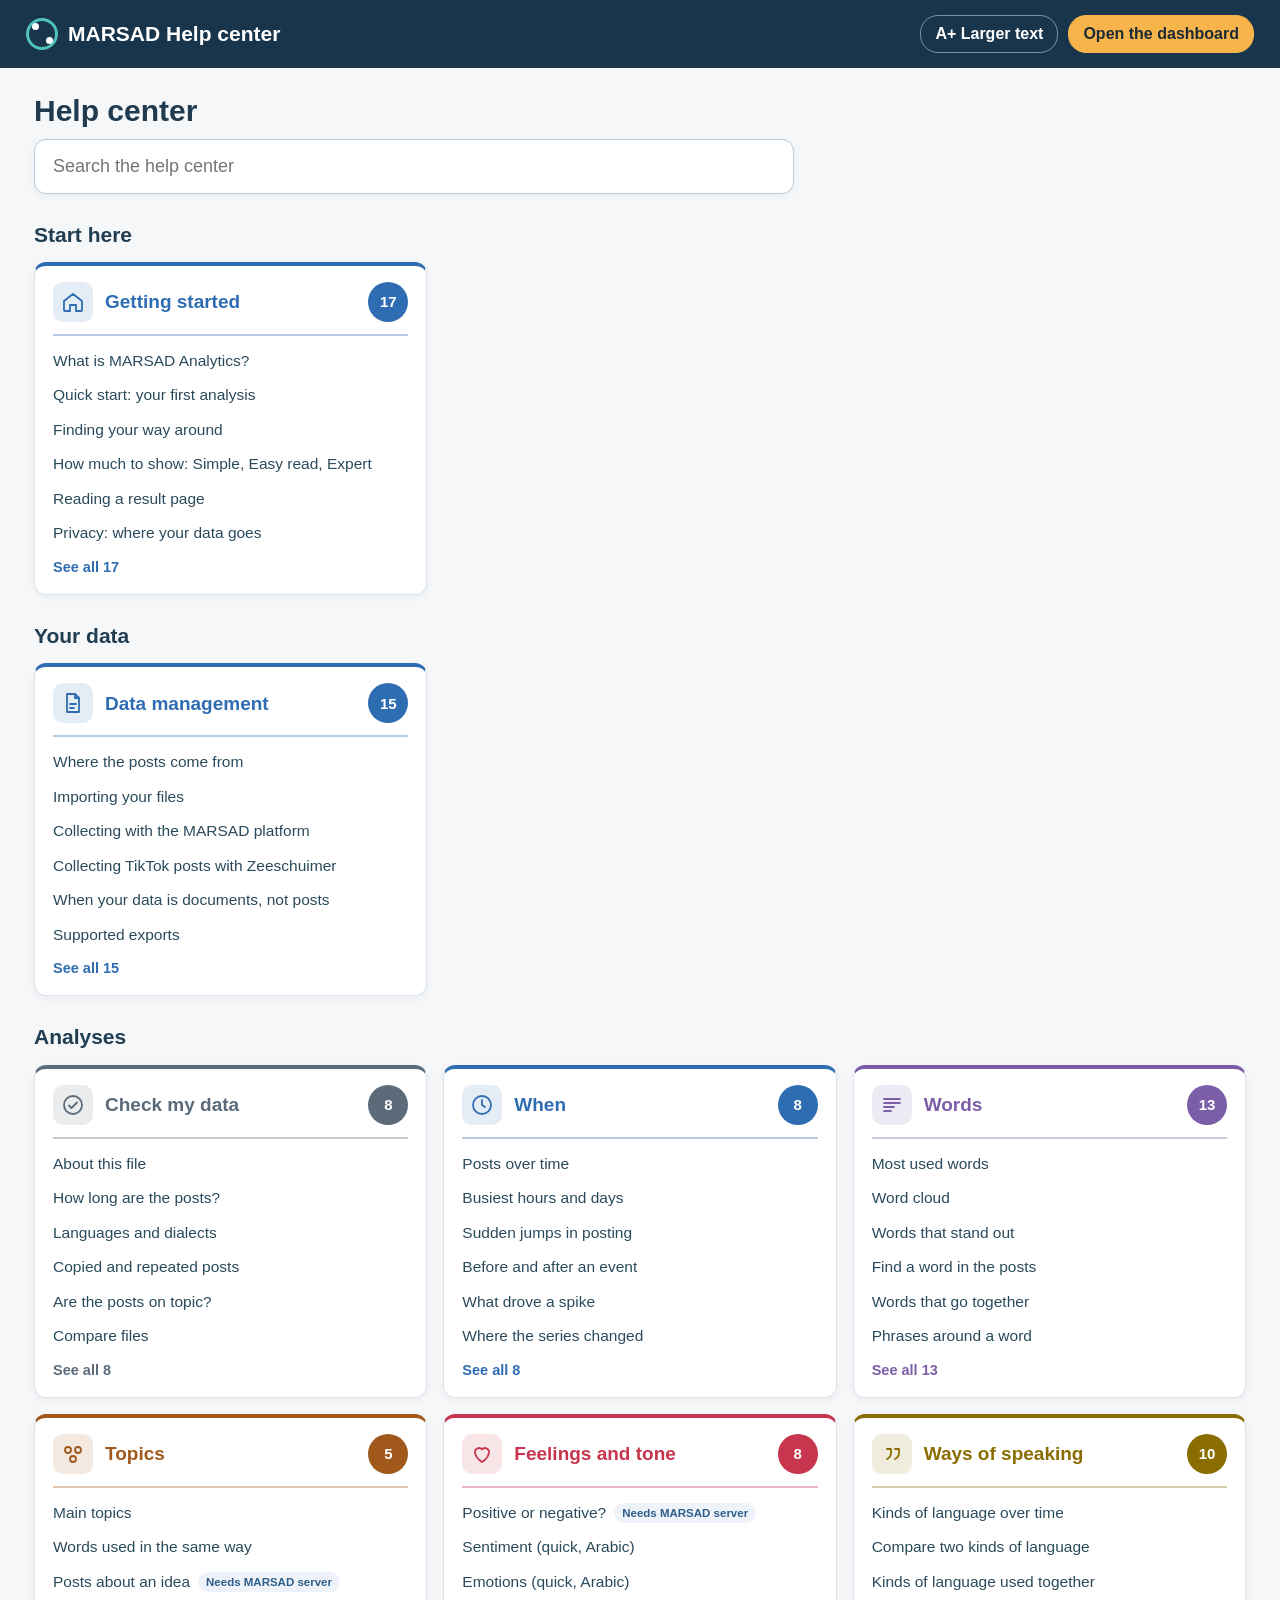
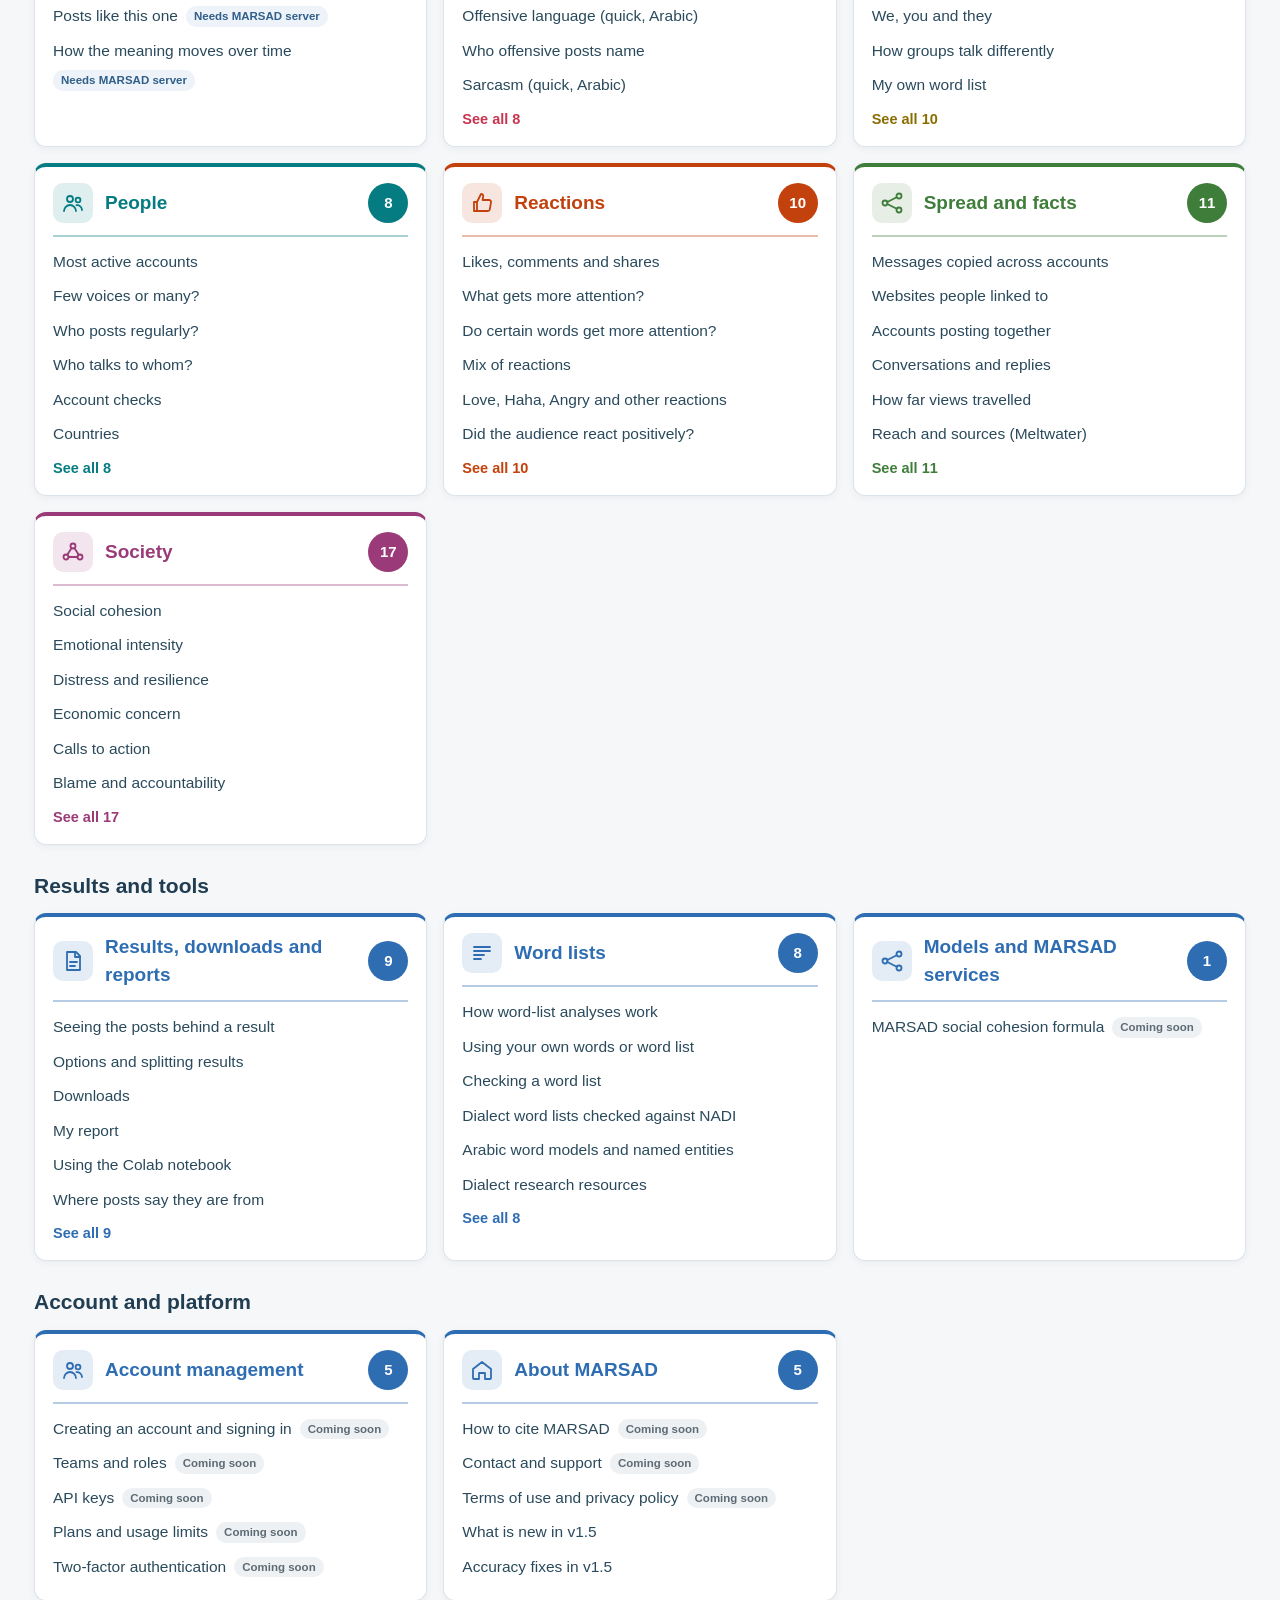
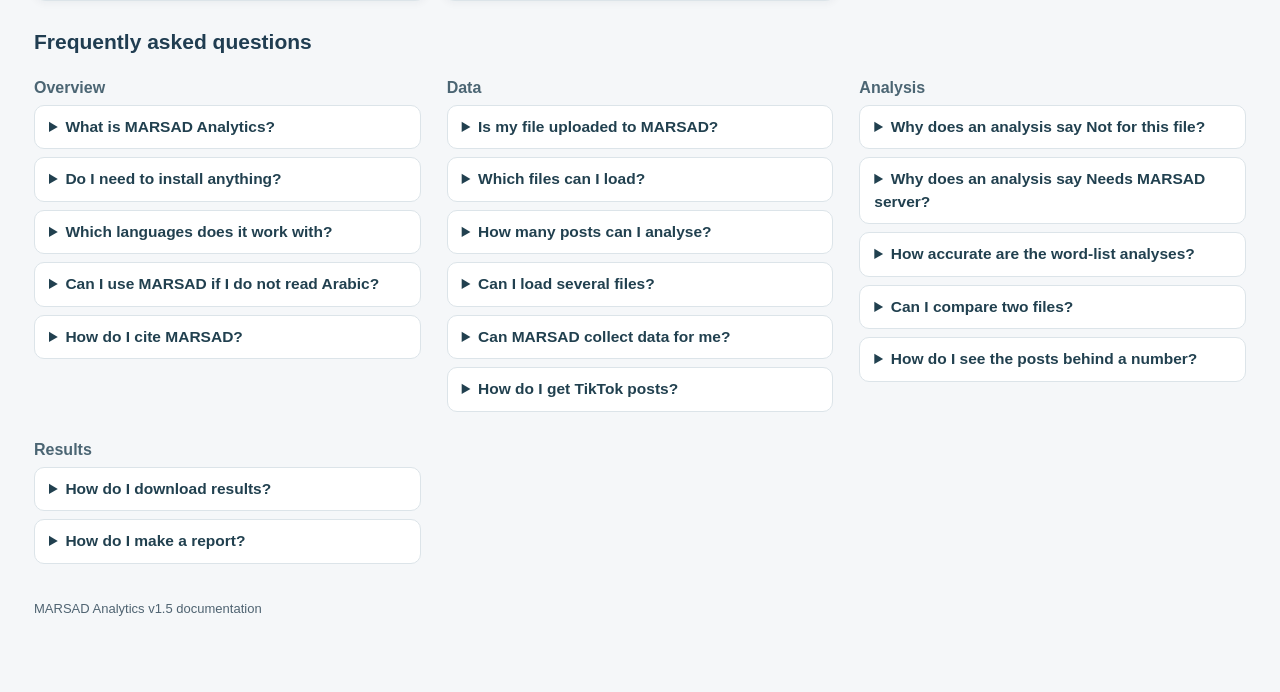
==== docs.html @ cc75f616 "Add files via upload" ====
<!DOCTYPE html>
<html lang="en"><head><meta charset="utf-8"><meta name="viewport" content="width=device-width, initial-scale=1">
<title>MARSAD Analytics: Help center</title>
<style>
*{box-sizing:border-box}html,body{margin:0;font-family:Arial,Helvetica,"Noto Naskh Arabic",sans-serif;color:#243543;background:#f5f7f9;font-size:16px;line-height:1.45}
button{font:inherit;cursor:pointer}a{color:#0b6a70}
button:focus-visible,input:focus-visible,a:focus-visible,summary:focus-visible{outline:3px solid #f19d3d;outline-offset:2px}
.appbar{height:68px;background:#18354c;color:#fff;display:flex;align-items:center;justify-content:space-between;padding:0 26px;gap:16px;position:sticky;top:0;z-index:50}
.brand{font-size:21px;font-weight:800;display:flex;align-items:center;gap:10px;background:none;border:0;color:#fff;padding:0}
.brand-mark{width:32px;height:32px;border:3px solid #4ec3b9;border-radius:50%;position:relative;flex:none}
.brand-mark:before,.brand-mark:after{content:"";position:absolute;width:7px;height:7px;border-radius:50%;background:#fff}
.brand-mark:before{top:2px;left:3px}.brand-mark:after{right:2px;bottom:3px}
.top-right{display:flex;gap:10px;align-items:center}
.topbtn{border:1px solid rgba(255,255,255,.45);background:transparent;color:#fff;border-radius:18px;min-height:38px;padding:5px 14px;font-weight:800;text-decoration:none;display:inline-flex;align-items:center}
.topbtn.app{background:#f6b44b;border-color:#f6b44b;color:#1c2a35}
.topbtn[aria-pressed=true]{background:#fff;color:#18354c}
.content{padding:26px 34px 60px;max-width:1300px;margin:0 auto}
.page-title{font-size:30px;line-height:1.15;color:#203b4f;margin:0 0 10px}
.title-row{display:flex;justify-content:space-between;align-items:flex-start;gap:16px;flex-wrap:wrap;margin-bottom:12px}
.head-actions{display:flex;gap:10px}
.btn{border:1px solid #a7bbc5;background:#fff;border-radius:9px;min-height:44px;padding:9px 16px;font-weight:700;color:#31566a}
.btn:hover{background:#f4f8fa}
.crumbs{display:flex;align-items:center;flex-wrap:wrap;gap:6px;margin:0 0 14px;font-size:16px}
.crumbs .sep{color:#8aa0ab;font-size:20px;line-height:1}
.crumbs .lnk{border:0;background:none;color:#0b6a70;font-weight:700;padding:4px 2px;text-decoration:underline;text-underline-offset:3px}
.crumbs .here{font-weight:800;color:#203b4f}
.backbtn{border:1px solid #c6d6db;background:#fff;color:#0b6a70;border-radius:8px;min-height:38px;padding:6px 14px;font-weight:700;font-size:14.5px;margin-right:10px}
.sec-band{display:flex;align-items:center;gap:14px;padding:14px 18px;border-radius:12px;background:color-mix(in srgb,var(--sec) 9%,#fff);border-left:6px solid var(--sec);margin-bottom:18px}
.sec-band .sec-ico{width:46px;height:46px;border-radius:12px;background:var(--sec);color:#fff;display:grid;place-items:center;flex:none}
.sec-band .sec-ico svg{width:26px;height:26px}.sec-band .page-title{margin:0}.sec-q{color:#4f6673;font-size:15.5px;margin-top:2px}
.sec-tag{display:inline-flex;align-items:center;gap:6px;font-size:13px;font-weight:800;text-transform:uppercase;letter-spacing:.7px;color:var(--sec);margin-bottom:2px}
.sec-tag svg{width:18px;height:18px}
.pager{display:flex;justify-content:space-between;align-items:center;gap:12px;margin-top:22px;padding-top:16px;border-top:1px solid #dce4e9;flex-wrap:wrap;max-width:900px}
.pager .btn{max-width:40%;overflow:hidden;text-overflow:ellipsis;white-space:nowrap}.pager .pos{font-size:14.5px;color:#586a77}
.msg{padding:16px 18px;border-radius:12px;background:#f3f5f7;border:1px solid #dfe5ea}
body.bigtext{font-size:18.5px}body.bigtext .page-title{font-size:34px}body.bigtext .crumbs{font-size:18px}
@media(max-width:700px){.content{padding:16px 12px 40px}.appbar{padding:0 12px}.brand span.t{display:none}}
/* MARSAD Help center (works inside the dashboard and on the standalone docs page) */
.hc-search{margin:6px 0 26px}
.hc-search input{width:100%;max-width:760px;padding:16px 18px;font-size:18px;border:1px solid #b9cbd4;border-radius:12px;background:#fff;box-shadow:0 2px 9px rgba(19,45,62,.05)}
.hc-group{font-size:21px;color:#203d51;margin:26px 0 12px}
.hc-grid{display:grid;grid-template-columns:repeat(auto-fill,minmax(300px,1fr));gap:16px}
.hc-card{background:#fff;border:1px solid #dce4e9;border-radius:12px;box-shadow:0 2px 9px rgba(19,45,62,.05);padding:16px 18px;border-top:4px solid var(--sec,#2f6db3)}
.hc-card-head{display:flex;align-items:center;gap:12px;width:100%;border:0;background:none;padding:0 0 12px;margin-bottom:8px;border-bottom:2px solid color-mix(in srgb,var(--sec,#2f6db3) 35%,#fff);text-align:left}
.hc-ico{width:40px;height:40px;border-radius:10px;background:color-mix(in srgb,var(--sec,#2f6db3) 13%,#fff);color:var(--sec,#2f6db3);display:grid;place-items:center;flex:none}
.hc-ico svg{width:24px;height:24px}
.hc-ct{font-size:19px;font-weight:800;color:var(--sec,#2f6db3);flex:1}
.hc-n{min-width:40px;height:40px;border-radius:50%;background:var(--sec,#2f6db3);color:#fff;font-weight:800;display:grid;place-items:center;font-size:15px}
.hc-card ul{list-style:none;margin:0;padding:0}
.hc-card li{padding:6px 0;display:flex;align-items:center;gap:8px;flex-wrap:wrap}
.hc-link{border:0;background:none;padding:0;color:#2a4a5c;font-size:15.5px;text-align:left}
.hc-link:hover,.hc-more:hover{text-decoration:underline;color:var(--sec,#0b6a70)}
.hc-more{border:0;background:none;padding:6px 0 0;color:var(--sec,#0b6a70);font-weight:700;font-size:14.5px}
.hc-st{font-size:11.5px;font-weight:700;padding:2px 8px;border-radius:10px;white-space:nowrap;vertical-align:2px}
.hc-placeholder{background:#eef1f3;color:#5d6b75}.hc-planned,.hc-service{background:#fff4de;color:#9a5b00}.hc-server{background:#eef3f9;color:#2f5f8a}
.hc-list{display:flex;flex-direction:column;gap:8px}
.hc-row{display:flex;flex-direction:column;gap:3px;text-align:left;border:1px solid #dce4e9;background:#fff;border-radius:10px;padding:12px 16px}
.hc-row:hover{border-color:#a7ceca;background:#fbfefe}
.hc-rt{font-size:16.5px;font-weight:700;color:#21404f}.hc-rs{font-size:14.5px;color:#5f7380}
.hc-count{color:#5f7380;font-size:14.5px}
.hc-banner{padding:12px 16px;border-radius:10px;margin:0 0 16px;font-size:15px;border:1px solid #dfe5ea}
.hc-banner.hc-placeholder{border-color:#dfe5ea}.hc-banner.hc-planned,.hc-banner.hc-service{border-color:#f2dcaf}.hc-banner.hc-server{border-color:#c9d8ef}
.hc-body{background:#fff;border:1px solid #dce4e9;border-radius:12px;padding:22px 26px;font-size:16.5px;line-height:1.6;color:#2b3f4c;max-width:900px}
.hc-body h2{font-size:19px;color:#203d51;margin:22px 0 8px}.hc-body h2:first-child{margin-top:0}
.hc-body h3{font-size:16.5px;margin:16px 0 6px}
.hc-body p{margin:0 0 12px}.hc-body ul,.hc-body ol{margin:0 0 12px;padding-left:24px}.hc-body li{margin:5px 0}
.hc-body a{color:#0b6a70;font-weight:700}
.hc-body code{background:#f1f5f6;padding:1px 5px;border-radius:4px;font-size:.92em}
.hc-body .tw{overflow-x:auto;margin:0 0 14px}
.hc-body table{border-collapse:collapse;width:100%;font-size:15px}
.hc-body th,.hc-body td{border-bottom:1px solid #edf0f2;padding:8px 10px;text-align:left;vertical-align:top}
.hc-body th{background:#f4f7f8;color:#4d6774}
.hc-body .note{background:#f4f8f9;border-left:4px solid #9fb7c0;padding:10px 14px;border-radius:6px;margin:0 0 12px;color:#3f5966}
.hc-faq{display:grid;grid-template-columns:repeat(auto-fill,minmax(340px,1fr));gap:12px 26px}
.hc-faq h3{font-size:16px;color:#4b6573;margin:6px 0}
.hc-faq details{background:#fff;border:1px solid #dce4e9;border-radius:10px;margin:0 0 8px;padding:10px 14px}
.hc-faq summary{cursor:pointer;font-weight:700;color:#21404f;font-size:15.5px}
.hc-faq p{margin:8px 0 2px;color:#3f5966;font-size:15px}
.hc-faq a{color:#0b6a70;font-weight:700}
.hc-foot{color:#4f6371;font-size:13px;margin-top:28px}
body.bigtext .hc-body{font-size:19px}body.bigtext .hc-link,body.bigtext .hc-rs{font-size:17px}body.bigtext .hc-rt{font-size:19px}
</style></head>
<body>
<header class="appbar"><button class="brand" id="home"><span class="brand-mark" aria-hidden="true"></span><span class="t">MARSAD Help center</span></button>
<div class="top-right"><button class="topbtn" id="sizebtn" aria-pressed="false">A+ Larger text</button><a class="topbtn app" id="applink" href="index.html">Open the dashboard</a></div></header>
<main class="content" id="main" tabindex="-1"></main>
<script>/* MARSAD Help center: renders docs.json. Used by the dashboard (index.html) and the standalone docs page (docs.html).
   MarsadHelp.init(data, {nav(route), app(cardId), colors, icon(name)})
   routes: {view: "home"} | {view: "cat", id} | {view: "art", slug} | {view: "search", q}
*/
(function () {
  "use strict";
  const esc = s => String(s ?? "").replace(/[&<>"']/g, c => ({"&": "&amp;", "<": "&lt;", ">": "&gt;", '"': "&quot;", "'": "&#39;"}[c]));
  let D = null, SOURCE = null, O = {}, TEXT = {};
  const isAr = () => document.documentElement.lang === "ar";
  const tx = (en, ar) => isAr() ? ar : en;
  function useLocale() {
    if (!SOURCE) return;
    if (!isAr() || !SOURCE.ar) { D = SOURCE; }
    else {
      const A = SOURCE.ar;
      D = {...SOURCE,
        groups: SOURCE.groups.map(g => ({...g, title: A.groups[g.id] || g.title})),
        categories: SOURCE.categories.map(c => { const x = A.categories[c.id]; return x ? {...c, title:x[0], intro:x[1]} : c; }),
        articles: SOURCE.articles.map(x => {
          const title = (x.card && A.cards[x.card] && A.cards[x.card][0]) || A.articles[x.slug] || x.title;
          const description = x.card && A.details[x.card];
          const arContent = description ? `<div class="hc-ar-summary"><p>${esc(description.what)}</p><h3>كيف يُحسب التحليل؟</h3><p>${esc(description.how)}</p><h3>تنبيه مهم</h3><p>${esc(description.note)}</p></div>` : '';
          const original = `<details class="hc-en-details"><summary>عرض الدليل التقني الأصلي بالإنجليزية</summary><div lang="en" dir="ltr">${x.html}</div></details>`;
          return {...x,title,summary: description ? description.what : (A.articles[x.slug] || x.summary),
            html: arContent + (description ? original : `<p class="hc-ar-note">تتوفر التفاصيل التقنية لهذه الصفحة بالإنجليزية حاليًا.</p>${original}`)};
        }),
        faq: SOURCE.faq.map(f=>({...f,group:A.faq_groups[f.group] || f.group,q:A.faq[f.q] || f.q,a:esc(A.faq_answers[f.q] || f.a)})),
        status_labels:{...SOURCE.status_labels,...A.status}};
    }
    TEXT = {};
    for(const x of D.articles) TEXT[x.slug] = (x.title + " " + (x.summary || "") + " " + x.html.replace(/<[^>]+>/g, " ")).toLowerCase();
  }
  const SECOF = {"an-data": "data", "an-time": "time", "an-words": "words", "an-topics": "topics", "an-feelings": "feelings",
    "an-framing": "framing", "an-people": "people", "an-reactions": "reactions", "an-spread": "spread", "an-society": "society"};
  const color = cat => (O.colors || {})[SECOF[cat]] || "#2f6db3";
  const icon = n => (O.icon ? O.icon(n) : "");
  const cat = id => D.categories.find(c => c.id === id);
  const arts = id => D.articles.filter(a => a.cat === id);
  const art = slug => D.articles.find(a => a.slug === slug);
  const chip = st => st === "ready" ? "" : `<span class="hc-st hc-${st}">${esc(D.status_labels[st] || st)}</span>`;
  const crumbs = parts => `<nav class="crumbs" aria-label="You are here">${parts.length > 1 ? `<button class="backbtn" data-hgo="${parts[parts.length - 2][1]}">‹ Back to ${esc(parts[parts.length - 2][0])}</button>` : ""}${parts.map(([l, k], i) => i === parts.length - 1 ? `<span class="here" aria-current="page">${esc(l)}</span>` : `<button class="lnk" data-hgo="${k}">${esc(l)}</button><span class="sep" aria-hidden="true">›</span>`).join("")}</nav>`;
  const searchBox = (q = "") => `<div class="hc-search"><input type="search" id="hcq" placeholder="${tx("Search the help center","ابحث في مركز المساعدة")}" aria-label="${tx("Search the help center","ابحث في مركز المساعدة")}" value="${esc(q)}"></div>`;

  function home() {
    const groups = D.groups.map(g => {
      const cs = D.categories.filter(c => c.group === g.id);
      return `<h2 class="hc-group">${esc(g.title)}</h2><div class="hc-grid">${cs.map(c => {
        const list = arts(c.id), show = list.slice(0, 6);
        return `<section class="hc-card" style="--sec:${color(c.id)}"><button class="hc-card-head" data-hgo="cat:${c.id}"><span class="hc-ico">${icon(c.icon)}</span><span class="hc-ct">${esc(c.title)}</span><span class="hc-n" aria-label="${c.count} pages">${c.count}</span></button>
          <ul>${show.map(a => `<li><button class="hc-link" data-hgo="art:${a.slug}">${esc(a.title)}</button>${chip(a.status)}</li>`).join("")}</ul>
          ${list.length > show.length ? `<button class="hc-more" data-hgo="cat:${c.id}">${tx("See all", "عرض الكل")} ${list.length}</button>` : ""}</section>`;
      }).join("")}</div>`;
    }).join("");
    const fg = [...new Set(D.faq.map(f => f.group))];
    const faq = `<h2 class="hc-group" id="hc-faq">${tx("Frequently asked questions", "الأسئلة الشائعة")}</h2><div class="hc-faq">${fg.map(g => `<div><h3>${esc(g)}</h3>${D.faq.filter(f => f.group === g).map(f => `<details><summary>${esc(f.q)}</summary><p>${f.a}</p></details>`).join("")}</div>`).join("")}</div>`;
    return `<h1 class="page-title">${tx("Help center", "مركز المساعدة")}</h1>${searchBox()}${groups}${faq}<p class="hc-foot">${tx(`MARSAD Analytics v${esc(D.version)} documentation`, `دليل MARSAD Analytics الإصدار ${esc(D.version)}`)}</p>`;
  }

  function category(id) {
    const c = cat(id); if (!c) return home();
    return `${crumbs([[tx("Help center", "مركز المساعدة"), "home"], [c.title, "cat:" + id]])}
      <div class="sec-band" style="--sec:${color(id)}"><span class="sec-ico">${icon(c.icon)}</span><div><h1 class="page-title">${esc(c.title)}</h1>${c.intro ? `<div class="sec-q">${esc(c.intro)}</div>` : ""}</div></div>
      <div class="hc-list">${arts(id).map(a => `<button class="hc-row" data-hgo="art:${a.slug}"><span class="hc-rt">${esc(a.title)} ${chip(a.status)}</span><span class="hc-rs">${esc(a.summary || "")}</span></button>`).join("")}</div>`;
  }

  function article(slug) {
    const a = art(slug); if (!a) return home();
    const c = cat(a.cat), list = arts(a.cat), i = list.findIndex(x => x.slug === slug), prev = list[i - 1], next = list[i + 1];
    return `${crumbs([[tx("Help center", "مركز المساعدة"), "home"], [c.title, "cat:" + c.id], [a.title, "art:" + slug]])}
      <div class="sec-tag" style="--sec:${color(c.id)}">${icon(c.icon)}${esc(c.title)}</div>
      <div class="title-row"><h1 class="page-title">${esc(a.title)}</h1><div class="head-actions">${a.card && a.status !== "planned" ? `<button class="btn" data-app="${esc(a.card)}">${tx("Open in the dashboard","فتح في لوحة التحليلات")}</button>` : ""}</div></div>
      ${a.status !== "ready" ? `<div class="hc-banner hc-${a.status}">${esc(D.status_labels[a.status])}${a.status === "placeholder" ? ": this part of MARSAD is not built yet." : a.status === "server" ? ": runs in the Colab notebook or on the MARSAD server, or on files that already have the labels." : a.status === "service" ? ": runs when the MARSAD service is connected, or on files that already have the labels." : ": shown in the dashboard as a placeholder."}</div>` : ""}
      <article class="hc-body">${a.html}</article>
      <nav class="pager" aria-label="Other pages in ${esc(c.title)}">${prev ? `<button class="btn" data-hgo="art:${prev.slug}">‹ ${esc(prev.title)}</button>` : `<button class="btn" data-hgo="cat:${c.id}">‹ ${esc(c.title)}</button>`}<span class="pos">${i + 1} of ${list.length} in ${esc(c.title)}</span>${next ? `<button class="btn" data-hgo="art:${next.slug}">${esc(next.title)} ›</button>` : `<button class="btn" data-hgo="home">${tx("Help center", "مركز المساعدة")} ›</button>`}</nav>`;
  }

  function search(q) {
    const t = q.trim().toLowerCase();
    if (!t) return home();
    const words = t.split(/\s+/);
    const hits = D.articles.map(a => {
      const title = a.title.toLowerCase(), body = TEXT[a.slug];
      let score = 0;
      for (const w of words) { if (title.includes(w)) score += 5; if ((a.summary || "").toLowerCase().includes(w)) score += 2; if (body.includes(w)) score += 1; else if (!title.includes(w)) return null; }
      return {a, score};
    }).filter(Boolean).sort((x, y) => y.score - x.score).slice(0, 40);
    const fq = D.faq.filter(f => words.every(w => (f.q + " " + f.a).toLowerCase().includes(w)));
    return `${crumbs([[tx("Help center", "مركز المساعدة"), "home"], [tx("Search", "بحث"), "home"]])}<h1 class="page-title">${tx("Search", "بحث")}</h1>${searchBox(q)}
      <p class="hc-count">${hits.length} page${hits.length === 1 ? "" : "s"}${fq.length ? ` and ${fq.length} question${fq.length === 1 ? "" : "s"}` : ""}</p>
      <div class="hc-list">${hits.map(({a}) => `<button class="hc-row" data-hgo="art:${a.slug}"><span class="hc-rt">${esc(a.title)} ${chip(a.status)}</span><span class="hc-rs">${esc(cat(a.cat).title)} · ${esc(a.summary || "")}</span></button>`).join("")}</div>
      ${fq.length ? `<div class="hc-faq"><div>${fq.map(f => `<details open><summary>${esc(f.q)}</summary><p>${f.a}</p></details>`).join("")}</div></div>` : ""}`;
  }

  function render(route) {
    if (!SOURCE) return `<div class="msg grey">${tx("Loading the help center…","جارٍ تحميل مركز المساعدة…")}</div>`;
    useLocale();
    if (route.view === "cat") return category(route.id);
    if (route.view === "art") return article(route.slug);
    if (route.view === "search") return search(route.q || "");
    return home();
  }

  function bind(root) {
    root.querySelectorAll("[data-hgo]").forEach(b => b.addEventListener("click", e => {
      e.preventDefault(); e.stopPropagation();
      const k = b.dataset.hgo;
      O.nav(k === "home" ? {view: "home"} : k.startsWith("cat:") ? {view: "cat", id: k.slice(4)} : {view: "art", slug: k.slice(4)});
    }));
    root.querySelectorAll("[data-doc]").forEach(b => b.addEventListener("click", e => { e.preventDefault(); e.stopPropagation(); O.nav({view: "art", slug: b.dataset.doc}); }));
    root.querySelectorAll("[data-app]").forEach(b => b.addEventListener("click", e => { e.preventDefault(); e.stopPropagation(); O.app(b.dataset.app); }));
    const q = root.querySelector("#hcq");
    if (q) {
      let t = null;
      q.addEventListener("input", () => { clearTimeout(t); t = setTimeout(() => O.nav({view: "search", q: q.value}, true), 250); });
      if (q.value) { q.focus(); q.setSelectionRange(q.value.length, q.value.length); }
    }
  }

  function routeFromHash(h) {          // "help", "help/c/<id>", "help/a/<slug>", "help/s/<query>"
    const p = h.replace(/^#?/, "").split("/");
    if (p[1] === "c") return {view: "cat", id: p[2]};
    if (p[1] === "a") return {view: "art", slug: p[2]};
    if (p[1] === "s") return {view: "search", q: decodeURIComponent(p.slice(2).join("/"))};
    return {view: "home"};
  }
  function hashFor(r) {
    return "help" + (r.view === "cat" ? "/c/" + r.id : r.view === "art" ? "/a/" + r.slug : r.view === "search" ? "/s/" + encodeURIComponent(r.q || "") : "");
  }

  window.MarsadHelp = {
    init(data, opts) { SOURCE = data; O = opts || {}; useLocale(); },
    ready: () => !!D, render, bind, routeFromHash, hashFor,
    slugForCard: id => D && D.articles.some(a => a.card === id) ? id.toLowerCase() : null,
  };
})();
</script>
<script>
"use strict";
const DATA = {"version": "1.5", "groups": [{"id": "start", "title": "Start here"}, {"id": "data", "title": "Your data"}, {"id": "analyses", "title": "Analyses"}, {"id": "tools", "title": "Results and tools"}, {"id": "account", "title": "Account and platform"}], "categories": [{"id": "getting-started", "group": "start", "title": "Getting started", "icon": "home", "intro": "What the tool does and how to run your first analysis.", "count": 17, "ready": 17}, {"id": "data-management", "group": "data", "title": "Data management", "icon": "file", "intro": "Loading, cleaning, combining and comparing files.", "count": 15, "ready": 13}, {"id": "an-data", "group": "analyses", "title": "Check my data", "icon": "check", "intro": "Is my file complete and clean?", "count": 8, "ready": 8}, {"id": "an-time", "group": "analyses", "title": "When", "icon": "clock", "intro": "When did people post?", "count": 8, "ready": 8}, {"id": "an-words", "group": "analyses", "title": "Words", "icon": "text", "intro": "What words did people use?", "count": 13, "ready": 12}, {"id": "an-topics", "group": "analyses", "title": "Topics", "icon": "topics", "intro": "What were people talking about?", "count": 5, "ready": 2}, {"id": "an-feelings", "group": "analyses", "title": "Feelings and tone", "icon": "heart", "intro": "How did people feel, and how did they talk?", "count": 8, "ready": 7}, {"id": "an-framing", "group": "analyses", "title": "Ways of speaking", "icon": "quote", "intro": "How was the message framed?", "count": 10, "ready": 10}, {"id": "an-people", "group": "analyses", "title": "People", "icon": "people", "intro": "Who was posting, and who talks to whom?", "count": 8, "ready": 8}, {"id": "an-reactions", "group": "analyses", "title": "Reactions", "icon": "react", "intro": "How did people respond?", "count": 10, "ready": 10}, {"id": "an-spread", "group": "analyses", "title": "Spread and facts", "icon": "spread", "intro": "How did messages spread, and are they true?", "count": 11, "ready": 10}, {"id": "an-society", "group": "analyses", "title": "Society", "icon": "society", "intro": "What does it say about society?", "count": 17, "ready": 17}, {"id": "results", "group": "tools", "title": "Results, downloads and reports", "icon": "report", "intro": "Reading results, seeing the posts behind them, downloads and reports.", "count": 9, "ready": 9}, {"id": "word-lists", "group": "tools", "title": "Word lists", "icon": "text", "intro": "How word-list analyses work, and how to check or add a list.", "count": 8, "ready": 8}, {"id": "models", "group": "tools", "title": "Models and MARSAD services", "icon": "spread", "intro": "Analyses that use language models or MARSAD services.", "count": 1, "ready": 0}, {"id": "account", "group": "account", "title": "Account management", "icon": "people", "intro": "Signing in, teams, API keys and plans.", "count": 5, "ready": 0}, {"id": "about", "group": "account", "title": "About MARSAD", "icon": "home", "intro": "Citing MARSAD, contact, terms and what changed.", "count": 5, "ready": 2}], "articles": [{"cat": "getting-started", "slug": "what-is-marsad-analytics", "title": "What is MARSAD Analytics?", "status": "ready", "summary": "What the tool does, what it reads, and where it runs.", "html": "<p>MARSAD Analytics turns a file of social media posts into charts, tables and short findings. It is part of the MARSAD Observatory for Arabic social media analysis and works with Arabic, English and many other languages.<\/p>\n<p>You load an export (CrowdTangle, Meltwater, Meta Content Library, X, Reddit through Communalytic, or any table with a text column). The tool checks what the file contains and shows which analyses can run on it. There are 82 analyses in ten sections: Check my data, When, Words, Topics, Feelings and tone, Ways of speaking, People, Reactions, Spread and facts, and Society.<\/p>\n<p>Three ways to use it:<\/p>\n<div class='tw'><table><thead><tr><th>Where<\/th><th>For<\/th><th>Limits<\/th><\/tr><\/thead><tbody><tr><td>Web dashboard<\/td><td>Most users. Nothing to install.<\/td><td>About 50,000 posts per session; language models do not run in the browser<\/td><\/tr><tr><td>Colab notebook<\/td><td>Larger files and the language models (sentiment, emotion, toxicity, dialect)<\/td><td>Needs a Google account<\/td><\/tr><tr><td>MARSAD server<\/td><td>Searching the MARSAD corpus<\/td><td>In the MARSAD platform, not here: see <a href=\"#\" data-doc=\"where-posts-come-from\">Where the posts come from<\/a><\/td><\/tr><\/tbody><\/table><\/div>\n<p>All three run the same code, so the same file gives the same numbers everywhere.<\/p>"}, {"cat": "getting-started", "slug": "quick-start", "title": "Quick start: your first analysis", "status": "ready", "summary": "Load a file and read your first result in seven steps.", "html": "<ol><li>Open the dashboard and wait until the status at the top right shows <b>Ready<\/b>. The first visit takes up to a minute.<\/li><li>Drop your file on the box, or click it to choose a file. To try the tool first, click one of the <b>Practice files<\/b>: CrowdTangle, Meltwater, Reddit and Meta are mostly Arabic with some English, and <b>English (X)<\/b> is English only, for trying the tool without Arabic.<\/li><li>Click <b>Analyse<\/b>.<\/li><li>The <b>Overview<\/b> shows the number of posts and accounts, the main language, the dates, posts over time, the most used words and how concentrated the voices are.<\/li><li>Pick a section from the menu on the left, for example <b>Society<\/b>. Each tile is one analysis. <b>Ready<\/b> means it can run on your file.<\/li><li>Click a tile. The result shows key numbers, a chart and a table. Click any bar or point to read the posts behind it.<\/li><li>Click <b>+ Report<\/b> to keep a result, then open <b>My report<\/b> to download all kept results as one page.<\/li><\/ol>\n<p>Hover the small <b>i<\/b> next to any title, number or column for an explanation in plain words.<\/p>"}, {"cat": "getting-started", "slug": "finding-your-way", "title": "Finding your way around", "status": "ready", "summary": "Menu, colours, the You are here trail, Previous and Next, appearance.", "html": "<ul><li><b>Menu.<\/b> The left menu lists the ten sections. The number beside each (for example 6/8) is how many of its<\/li><\/ul>\n<p>analyses can run on your file. On a phone the menu becomes a row of buttons at the top.<\/p>\n<ul><li><b>Colours.<\/b> Each section has its own colour. The same colour marks its menu icon, its tiles, its page header and<\/li><\/ul>\n<p>the label above each analysis title, so you always know which section you are in.<\/p>\n<ul><li><b>You are here.<\/b> At the top of every page a trail such as Overview › Society › Moral values shows where you are.<\/li><\/ul>\n<p>Click any part of the trail, or the <b>Back<\/b> button, to go up.<\/p>\n<ul><li><b>Previous and Next.<\/b> At the bottom of each analysis, buttons take you to the previous or next analysis in the<\/li><\/ul>\n<p>same section, with your position (for example 9 of 17).<\/p>\n<ul><li><b>All analyses.<\/b> Lists every analysis with a search box.<\/li><li><b>Help.<\/b> The i marks open short help. This Help center has the full guide for every analysis.<\/li><li><b>Appearance.<\/b> The <b>Appearance<\/b> button in the top bar holds how much is on show, text size and contrast.<\/li><\/ul>\n<p>The page remembers all three.<\/p>\n<ul><li><b>Your file.<\/b> The amber button at the top shows the file you are working on. Click it to add or change files.<\/li><\/ul>"}, {"cat": "getting-started", "slug": "how-much-to-show", "title": "How much to show: Simple, Easy read, Expert", "status": "ready", "summary": "Three ways to show the tool, what Simple leaves out, and why no number changes when you switch.", "html": "<p>The <b>Appearance<\/b> button in the top bar sets how much of MARSAD is on screen. It changes what you see and nothing else. No count, percentage, denominator, confidence interval or caveat differs between the three. An analysis you have already run is not run again when you switch.<\/p>\n<div class='tw'><table><thead><tr><th>Mode<\/th><th>What you get<\/th><\/tr><\/thead><tbody><tr><td>Simple<\/td><td>A starting selection of analyses, the ones most files need first. Each with its plain explanation.<\/td><\/tr><tr><td>Easy read<\/td><td>The same selection, with larger text, more space between things, and controls big enough to hit.<\/td><\/tr><tr><td>Expert<\/td><td>Every analysis your file supports.<\/td><\/tr><\/tbody><\/table><\/div>\n<p><b>Simple shows a selection, and says so.<\/b> Under each section it tells you how many analyses it is showing and how many more run on your file, with <b>More analyses<\/b> to show the rest. Choosing a few analyses to put first is an editorial judgement, not a statistical one, so the tool states it rather than leaving you to notice. The selection is the same set the drafted report falls back to when your report is empty, so the dashboard and the report tell one story.<\/p>\n<p>If a section has none of the selected analyses, Simple shows that section in full instead of showing you an empty page.<\/p>\n<p><b>Easy read is a presentation choice, not a label about you.<\/b> It is there for anyone who wants bigger text and more room, for any reason.<\/p>\n<p><b>Text size and contrast are separate.<\/b> Both work in every mode and are remembered on their own, so you can have Expert with large text and high contrast. <b>Reset appearance<\/b> puts all three back.<\/p>\n<p><b>This is not the same as the Show all switch.<\/b> That one answers a different question: whether to list the analyses that cannot run on your file. The two work independently.<\/p>"}, {"cat": "getting-started", "slug": "reading-a-result", "title": "Reading a result page", "status": "ready", "summary": "Key numbers, chart and table, notes, options, downloads.", "html": "<p>Every analysis page has the same parts, from top to bottom:<\/p>\n<div class='tw'><table><thead><tr><th>Part<\/th><th>What it is<\/th><\/tr><\/thead><tbody><tr><td>Section label and title<\/td><td>The section colour and name, then the analysis name. The i beside the title opens its full explanation<\/td><\/tr><tr><td>Key numbers<\/td><td>Up to six numbers. Hover the i on each for what it means<\/td><\/tr><tr><td>Chart / Table<\/td><td>Switch between the chart and the tables. Some analyses have extra charts, shown as more buttons<\/td><\/tr><tr><td>Notes<\/td><td>Limits of this result for this file, for example a small sample or a word list that is not validated<\/td><\/tr><tr><td>Options<\/td><td>Change the settings of the analysis, for example split the results by time or by account<\/td><\/tr><tr><td>Download<\/td><td>Excel, CSV, the chart as PNG or SVG, and for networks a file for Gephi<\/td><\/tr><tr><td>+ Report<\/td><td>Keeps the result for <a href=\"#\" data-doc=\"my-report\">My report<\/a><\/td><\/tr><\/tbody><\/table><\/div>\n<p>Click a bar, point, word or table row to see <a href=\"#\" data-doc=\"posts-behind-results\">the posts behind it<\/a>.<\/p>"}, {"cat": "getting-started", "slug": "privacy", "title": "Privacy: where your data goes", "status": "ready", "summary": "Files stay in your browser; check provider terms and ethics approval.", "html": "<p>In the web dashboard your file is read and analysed <b>inside your browser<\/b>. It is not uploaded to MARSAD or to any other server. When you close the page, the data is gone.<\/p>\n<ul><li>Downloads and reports are saved to your own computer.<\/li><li>The page loads nothing from the internet: no fonts, no analytics, no trackers. Everything it needs is served with it,<\/li><\/ul>\n<p>so it also works with the network switched off, and no outside company learns that you opened it.<\/p>\n<ul><li>Two things reach the internet only if you ask for them: the Ask MARSAD chat, which sends your question and the<\/li><\/ul>\n<p>numbers of the results you have run (never the posts) to Claude when the page runs inside claude.ai, and a model or API that you connect yourself for the analyses that need one.<\/p>\n<ul><li>The Colab notebook runs in your Google account, under Google's terms.<\/li><li>Before analysing data from Meta Content Library, Meltwater or other providers, check their terms of use and your<\/li><\/ul>\n<p>institution's ethics approval.<\/p>\n<ul><li>Results about stress, wellbeing or health talk are for groups and periods, never judgments about one person.<\/li><\/ul>"}, {"cat": "data-management", "slug": "where-posts-come-from", "title": "Where the posts come from", "status": "ready", "summary": "Collection happens in the MARSAD platform; Analytics reads the files it produces.", "html": "<p>MARSAD Analytics reads files. This page never connects to a platform itself and holds none of your keys or logins: collection happens elsewhere and Analytics reads what it produces. The MARSAD platform's own data collection section gathers public posts into the MARSAD corpus; for the platforms that give researchers no usable export, a browser extension can record what you see as you browse.<\/p>\n<div class='tw'><table><thead><tr><th>You have<\/th><th>What to do<\/th><\/tr><\/thead><tbody><tr><td>A MARSAD collection<\/td><td>Download the finished collection and load the file<\/td><\/tr><tr><td>A research tool (Meltwater, CrowdTangle archive, Meta Content Library, Communalytic, a platform export)<\/td><td>Export a CSV or Excel file and load it: see <a href=\"#\" data-doc=\"supported-exports\">Supported exports<\/a><\/td><\/tr><tr><td>Nothing yet, and the source has an API<\/td><td>Collect it in the MARSAD platform and load the dataset: see <a href=\"#\" data-doc=\"platform-collectors\">Collecting with the MARSAD platform<\/a><\/td><\/tr><tr><td>Nothing yet, and the platform has no usable API (TikTok and others)<\/td><td>Record what you browse with Zeeschuimer, then load its file: see <a href=\"#\" data-doc=\"collecting-with-zeeschuimer\">Collecting TikTok posts with Zeeschuimer<\/a><\/td><\/tr><tr><td>Your own table<\/td><td>Any CSV, Excel or JSON with a text column works: see <a href=\"#\" data-doc=\"importing-files\">Importing your files<\/a><\/td><\/tr><\/tbody><\/table><\/div>\n<p>Keeping collection outside this page keeps your keys and logins out of it: anything typed into a web page can be read by scripts running on it. This is why MARSAD does not offer an API-key form here.<\/p>"}, {"cat": "getting-started", "slug": "languages", "title": "Which languages each analysis works in", "status": "ready", "summary": "Counts, time, accounts and networks work in any language; word lists are Arabic and English; each analysis carries a label.", "html": "<p>Most of MARSAD Analytics does not care what language your posts are in. Counts, dates, accounts, engagement, replies, links, hashtags, duplicate text and coordination all work on any language, because they count structure rather than meaning. The analyses that read meaning are the ones with a language limit, and those limits are real: an Arabic word list finds nothing in English, and a model trained on Arabic should not be pointed at English text.<\/p>\n<p>Every analysis carries a label on its tile, and the full statement sits under <b>Method<\/b> on its own page. The five labels mean:<\/p>\n<div class='tw'><table><thead><tr><th>Label<\/th><th>Analyses<\/th><th>Which ones<\/th><\/tr><\/thead><tbody><tr><td>Any language<\/td><td>44<\/td><td>DATA-1, DATA-3, DATA-6, DATA-7, DATA-8, PAPER-1, PAPER-2, PAPER-3, REACT-1, REACT-2, REACT-4, REACT-5, REACT-6, REACT-7, REACT-8, REACT-9, REACT-10, SOCIETY-2, SPREAD-2, SPREAD-3, SPREAD-4, SPREAD-5, SPREAD-6, SPREAD-10, SPREAD-11, SPREAD-12, SPREAD-13, TIME-1, TIME-2, TIME-3, TIME-4, TIME-6, TIME-7, TIME-8, WHO-1, WHO-2, WHO-3, WHO-4, WHO-5, WHO-6, WHO-7, WHO-8, WHO-10, WORDS-9<\/td><\/tr><tr><td>Any language written with spaces between words (not Chinese, Japanese or Thai)<\/td><td>16<\/td><td>DATA-2, DATA-4, DATA-5, FRAME-6, SPREAD-1, TIME-5, TOPIC-1, TOPIC-2, WORDS-1, WORDS-2, WORDS-3, WORDS-4, WORDS-5, WORDS-6, WORDS-7, WORDS-8<\/td><\/tr><tr><td>Arabic and English (MARSAD lexicons); other languages need your own word list (FRAME-6)<\/td><td>26<\/td><td>FRAME-1, FRAME-2, FRAME-3, FRAME-4, FRAME-5, FRAME-19, FRAME-20, REACT-3, SOCIETY-1, SOCIETY-3, SOCIETY-4, SOCIETY-5, SOCIETY-6, SOCIETY-7, SOCIETY-8, SOCIETY-9, SOCIETY-10, SOCIETY-11, SOCIETY-12, SOCIETY-13, SOCIETY-14, SOCIETY-15, SOCIETY-16, SOCIETY-17, WHO-9, WORDS-12<\/td><\/tr><tr><td>Languages of the model (listed on the card)<\/td><td>15<\/td><td>FRAME-7, FRAME-8, FRAME-9, FRAME-10, FRAME-11, FRAME-12, FRAME-13, FRAME-14, SPREAD-7, SPREAD-8, SPREAD-9, SPREAD-14, TOPIC-3, TOPIC-4, TOPIC-5<\/td><\/tr><tr><td>Arabic only<\/td><td>12<\/td><td>DIALECT-1, DIALECT-2, DIALECT-3, FRAME-15, FRAME-16, FRAME-17, FRAME-18, FRAME-21, FRAME-22, WORDS-10, WORDS-11, WORDS-13<\/td><\/tr><\/tbody><\/table><\/div>\n<h2>What the labels mean<\/h2>\n<p><b>Any language.<\/b> Nothing in the analysis depends on the words themselves. Safe on any file.<\/p>\n<p><b>Any language written with spaces between words.<\/b> Words are split on spaces and punctuation. Fine for English, Arabic, French, Indonesian and most others. Not meaningful for Chinese, Japanese or Thai, which are written without spaces; MARSAD says so on the result when it sees much of that text in your file.<\/p>\n<p><b>Arabic and English word lists.<\/b> The MARSAD word lists were built for Arabic, with a thinner English list beside them. On an English-only file these analyses still run, but only the English list is doing anything, and MARSAD says so on the result. For another language, build your own list with <b>Your own word list (FRAME-6)<\/b>, which works in any language.<\/p>\n<p><b>Languages of the model.<\/b> The analysis sends your posts to a classifier. Which languages it handles is the model's property, not MARSAD's, and the card names the model. Connect an English or multilingual model and these analyses work in that language.<\/p>\n<p><b>Arabic only.<\/b> The word list or model behind the analysis is Arabic and has no equivalent for other languages. Run one of these on a file that is mostly not Arabic and it will produce a near-empty chart. MARSAD puts a notice at the top of the result saying what share of your posts is actually Arabic.<\/p>\n<h2>Two word lists you can use but not download<\/h2>\n<p>The MADAR regional lists and the NileULex sentiment lists come from other research groups. MARSAD has the right to use them, and the analyses built on them work normally. What the browser build carries is a sealed copy: a keyed hash of each term and none of the terms themselves. Matching is a membership test, so every number is the same as it would be with the lists in the clear; there is simply no word list in the download. If you need the lists themselves for your own work, get them from their own distributors under their own terms.<\/p>\n<h2>Trying it without Arabic<\/h2>\n<p>The start page offers an <b>English (X)<\/b> practice file: around 1,500 invented English posts about an invented city transport debate, in X (Twitter) export shape. It has the things the analyses look for, including a burst of identical campaign wording and some reply threads, so you can see what each one produces before you load your own data.<\/p>\n<h2>The interface itself<\/h2>\n<p>The interface is in English and Arabic. The language of the interface is separate from the language of your posts: you can read the interface in Arabic while analysing English posts, or the other way round.<\/p>"}, {"cat": "getting-started", "slug": "what-was-audited", "title": "What an outside audit found, and what changed", "status": "ready", "summary": "The 7 November 2026 audit's sixteen findings, the five defects fixed, and what is labelled exploratory instead.", "html": "<p>An independent audit of version 1.5 on 7 November 2026 reported sixteen findings. Five were reproducible calculation or crash defects; the rest were limits on what the figures support, a licensing question about two word lists, and checks that can only be done on a deployed site. Every reproducible defect is fixed and each has a test that fails on the old code. This article says what they were, because a reader who used the tool before these fixes may have numbers that need checking.<\/p>\n<div class='tw'><table><thead><tr><th>What was wrong<\/th><th>What it affected<\/th><th>Now<\/th><\/tr><\/thead><tbody><tr><td><b>Check on my data<\/b> pooled the judged posts without weighting<\/td><td>The sample takes about the same number of posts from every predicted label, so rare labels are over-represented. The overall accuracy was the average of the label rates, not the rate across your posts. In one test a model right on 90% of posts was reported at 50%.<\/td><td>The overall rate is weighted by how common each label is, and the figure says so. The unweighted number is still shown beside it.<\/td><\/tr><tr><td>A comparison of two shares had a zero-width range at the extremes<\/td><td>Comparing 0 of 20 against 20 of 20 gave a 95% range of exactly 100 to 100 points, which claimed certainty no sample of that size can support.<\/td><td>The range is now Newcombe's score interval, checked against an independent implementation. The same comparison gives 77 to 100 points.<\/td><\/tr><tr><td>A confidence filter changed the chart but not the stated basis<\/td><td>With a filter set, a chart drawn from one post said it was based on three. Percentages used the wrong denominator.<\/td><td>The basis, the chart title and the percentage toggle all use the number above the filter, and the title names the filter.<\/td><\/tr><tr><td><b>Social cohesion<\/b> failed when every reviewed post was toxic<\/td><td>The analysis returned an error instead of a civil-tone score of 0%.<\/td><td>It returns the score.<\/td><\/tr><tr><td>An annotation sheet with a value other than 0 or 1 crashed<\/td><td>The error came from inside the statistics and said nothing about the sheet.<\/td><td>The sheet is checked first, and the message names the column, the bad values and what to do. Duplicate post ids and mixed word lists are refused too.<\/td><\/tr><tr><td>The percentage toggle divided every chart by the number of posts<\/td><td>A chart counting word matches or reactions can exceed the number of posts, so the percentages were of nothing.<\/td><td>A chart states its own denominator where it knows one; otherwise the toggle checks that the numbers fit and leaves the chart in counts if they do not.<\/td><\/tr><tr><td>The offensive-language model used three group words as features<\/td><td>The model card said group words are not used as features. Three inflected forms had slipped through, each raising the score, so naming a group pushed a post toward offensive.<\/td><td>The model was retrained with those forms excluded. Accuracy is unchanged (macro F1 0.752 against 0.754). A test now asserts that removing a group word from a sentence does not move the score.<\/td><\/tr><tr><td>Two research word lists were downloadable from the public bundle<\/td><td>Anything in the bundle lands on the reader's disk, so MADAR and NileULex could be taken out of MARSAD as datasets.<\/td><td>Both still work, but the browser build carries them <b>sealed<\/b>: keyed hashes of the terms and none of the words. Results are identical, checked term by term over all 7,499 entries, and there is no list in the bundle to take.<\/td><\/tr><tr><td>Documented card counts had drifted<\/td><td>The README said 94 entries while the registry held 97.<\/td><td>The counts are checked against the registry by a test.<\/td><\/tr><\/tbody><\/table><\/div>\n<h2>What is still exploratory, and says so<\/h2>\n<p>Three things the audit asked to be labelled rather than fixed, because they are limits rather than errors:<\/p>\n<ul><li><b>Word-list analyses.<\/b> No word list has been checked against posts. Any result built on one now opens with an<\/li><\/ul>\n<p>exploratory notice naming the lists and saying the figures count listed words rather than measuring the thing the list is named after. See <a href=\"#\" data-doc=\"checking-word-lists\">Checking a word list<\/a>.<\/p>\n<ul><li><b>adjusted_%_other_dataset.<\/b> This rescales a share by how the model scored on a different set of posts. It<\/li><\/ul>\n<p>only holds if the model errs the same way on yours, and where it does not the adjusted figure can be further from the truth than the plain share. It is dropped entirely once you have judged a sample of your own posts.<\/p>\n<ul><li><b>Social cohesion.<\/b> An average of whichever components your file supports, with no outside measure behind it.<\/li><\/ul>\n<p>The components are now named on the chart and in the notes, and the index should not be compared across files unless both used the same components.<\/p>\n<h2>Tested on a corpus the models never saw<\/h2>\n<p>A follow-up audit on the same day confirmed every fix and asked for model quality on data outside the training collection. The sentiment model was scored on TSAC, a Tunisian Arabic corpus of television comments from 2017 that played no part in training, validation or feature selection:<\/p>\n<div class='tw'><table><thead><tr><th>TSAC test set<\/th><th>Figure<\/th><\/tr><\/thead><tbody><tr><td>Items in the corpus<\/td><td>3,400, of which 1,551 are Arabic script<\/td><\/tr><tr><td>Items the model called positive or negative<\/td><td>1,118<\/td><\/tr><tr><td>Macro F1 on those<\/td><td>0.81<\/td><\/tr><tr><td>Always answering the commoner label<\/td><td>0.53<\/td><\/tr><tr><td>Answered neutral, which TSAC has no label for<\/td><td>28%<\/td><\/tr><tr><td>Accuracy if those neutral answers are counted as wrong<\/td><td>0.59<\/td><\/tr><\/tbody><\/table><\/div>\n<p>The model generalises better here than its own headline figure suggests, because TSAC asks a simpler question: two clear classes rather than three with a hard neutral. The 28% neutral rate is the honest caveat. On TUNIZI, Tunisian written in Latin letters, the language router sends every one of the 3,000 items away from the Arabic model instead of labelling it, which is the behaviour you want.<\/p>\n<p>Full figures: <code>docs/external_validation_v1.5.csv<\/code>, rebuilt by <code>research_tools/external_validation.py<\/code>.<\/p>\n<h2>What has not been tested<\/h2>\n<p>A load test and a penetration test of the hosted site have not been run. The Arabic interface was checked at 390, 768 and 1440 pixels wide, with right-to-left layout, mirrored panels and right-to-left tables confirmed; chart interiors are drawn by the chart library and do not mirror, and no screen-reader user has tested the tool. No word list has been checked against annotated posts, and the emotion and toxicity models have not been scored on an outside corpus the way sentiment now has.<\/p>\n<h2>Checked on every change<\/h2>\n<p><code>tests/acceptance_pack.json<\/code> holds reference values for one file from each export format, worked out from the cleaned table without any analysis code: row counts, the Gini and Herfindahl concentration measures, the ten and one per cent account shares, the busiest hour, engagement totals, text statistics and the sentiment label mix, each tied to the file's SHA-256 and to the model's vocabulary size. <code>tests/test_acceptance_pack.py<\/code> puts the same questions to the analyses and fails if any answer moves. A GitHub Actions workflow runs that, the regression tests for every audited defect, and the full suite on three Python versions for every change.<\/p>"}, {"cat": "data-management", "slug": "importing-files", "title": "Importing your files", "status": "ready", "summary": "File types, the one column you need, and size.", "html": "<p>Drop one or more files on the box on the start page, or click it to choose them.<\/p>\n<div class='tw'><table><thead><tr><th>File type<\/th><th>Extensions<\/th><\/tr><\/thead><tbody><tr><td>Comma or tab separated<\/td><td>.csv, .tsv, .txt<\/td><\/tr><tr><td>Excel<\/td><td>.xlsx, .xls<\/td><\/tr><tr><td>JSON<\/td><td>.json, .jsonl, .ndjson<\/td><\/tr><\/tbody><\/table><\/div>\n<ul><li>The only column the tool needs is the <b>text<\/b> of each post. Dates, accounts, likes and other columns switch on<\/li><\/ul>\n<p>more analyses: see <a href=\"#\" data-doc=\"columns-guide\">Which columns unlock which analyses<\/a>.<\/p>\n<ul><li>The tool recognises the export format by its columns: see <a href=\"#\" data-doc=\"supported-exports\">Supported exports<\/a>.<\/li><li>Up to about 50,000 posts in total work well in the browser. For more, see <a href=\"#\" data-doc=\"large-datasets\">Large datasets<\/a>.<\/li><li>To add a file later, click the amber <b>Change or add files<\/b> button at the top.<\/li><\/ul>"}, {"cat": "data-management", "slug": "platform-collectors", "title": "Collecting with the MARSAD platform", "status": "ready", "summary": "The platform's 25 news and social routes, what each needs, and why their text is metadata.", "html": "<p>The MARSAD platform collects from news and social APIs on its own servers and saves the result as a dataset you download and load here. Twenty-five sources are wired up. Your administrator decides which of them run, and turns a source on only once its licence and its live API have been checked, so the list you see in the platform is usually shorter than the list below.<\/p>\n<p>Nothing about this happens in Analytics. No key, token or login is typed into this page, which is deliberate: anything typed into a web page can be read by scripts running on it.<\/p>\n<h2>News, fourteen routes<\/h2>\n<div class='tw'><table><thead><tr><th>Source<\/th><th>What it needs<\/th><\/tr><\/thead><tbody><tr><td>GDELT<\/td><td>Nothing. The one route that works with no credential at all<\/td><\/tr><tr><td>Publisher RSS<\/td><td>Feeds your administrator has added by hand. You cannot point it at an arbitrary address<\/td><\/tr><tr><td>Media Cloud<\/td><td>A key, and the collection ids your administrator has approved<\/td><\/tr><tr><td>Event Registry<\/td><td>A key<\/td><\/tr><tr><td>GNews<\/td><td>A key<\/td><\/tr><tr><td>NewsData.io<\/td><td>A key<\/td><\/tr><tr><td>NewsAPI.org<\/td><td>A key. The free developer tier is not a production licence<\/td><\/tr><tr><td>The Guardian<\/td><td>A key. Check what the licence allows you to republish<\/td><\/tr><tr><td>New York Times<\/td><td>A key. Check what the licence allows you to republish<\/td><\/tr><tr><td>Currents<\/td><td>A key<\/td><\/tr><tr><td>APITube<\/td><td>A key<\/td><\/tr><tr><td>Perigon<\/td><td>A key<\/td><\/tr><tr><td>Webz.io<\/td><td>A key<\/td><\/tr><tr><td>Mediastack<\/td><td>A key<\/td><\/tr><\/tbody><\/table><\/div>\n<h2>Social, eleven routes<\/h2>\n<div class='tw'><table><thead><tr><th>Source<\/th><th>What it needs<\/th><\/tr><\/thead><tbody><tr><td>Mastodon<\/td><td>A hashtag, on an instance your administrator has allowed<\/td><\/tr><tr><td>Tumblr<\/td><td>A key<\/td><\/tr><tr><td>X<\/td><td>A paid API tier<\/td><\/tr><tr><td>Threads<\/td><td>A token with keyword-search permission, which Meta grants case by case<\/td><\/tr><tr><td>Facebook<\/td><td>A token for the Pages you have connected. Only those Pages, never Facebook at large<\/td><\/tr><tr><td>Instagram<\/td><td>A token for the professional accounts you have connected. Only those accounts<\/td><\/tr><tr><td>TikTok<\/td><td>A Research API token. TikTok approves these per project, and it lists the United States and Europe as the regions a researcher can apply from, so check eligibility before counting on it<\/td><\/tr><tr><td>Bluesky, Reddit, Telegram, YouTube<\/td><td>Already running in the platform<\/td><\/tr><\/tbody><\/table><\/div>\n<h3>Two routes to TikTok, and they are not the same<\/h3>\n<p>The Research API answers a keyword query against TikTok's own index, which supports a sampling claim that browsing cannot. The terms also require you to refresh the data at least every fifteen days and delete anything the API no longer returns, so a TikTok set collected this way is not a fixed archive you can re-analyse a year later. <a href=\"#\" data-doc=\"collecting-with-zeeschuimer\">Zeeschuimer<\/a> needs no approval and no key, and returns the posts you scrolled past. Use the API where you have access and want the query, and Zeeschuimer where you do not, or where what a viewer in a particular place is actually shown is the thing you are studying. Say which one you used; a reader cannot tell from the data.<\/p>\n<p>Meta Content Library is not one of these routes. It needs its own approval and its own access, and a general-purpose collector would misrepresent what it allows.<\/p>\n<h2>The one thing to know before you analyse the result<\/h2>\n<p><b>These routes collect metadata, not content.<\/b> A row holds the headline, the provider's own summary, the link, the outlet, the language and the time. It does not hold the article. For the social routes the post text is there, because on those platforms the post is the whole item.<\/p>\n<p>That matters for what you can claim. Word frequencies, topics, sentiment and tone computed on a news file describe how an item was billed, not what it said, and they are computed over a few dozen words per row rather than a few hundred. MARSAD puts a notice above the numbers whenever it reads such a file, so a reader of your report sees it too. Counts, dates, outlets and languages are unaffected: those are what the routes are good for.<\/p>\n<p>The rights column on every row says <code>metadata_only_check_provider_terms<\/code>. That is a reminder, not a permission. Each provider's own terms decide what you may republish, and they differ.<\/p>\n<h2>What MARSAD reads from the file<\/h2>\n<div class='tw'><table><thead><tr><th>MARSAD column<\/th><th>From the collector<\/th><\/tr><\/thead><tbody><tr><td>text<\/td><td>headline and summary joined, or the post text for a social route<\/td><\/tr><tr><td>created_at<\/td><td>when the item was published<\/td><\/tr><tr><td>collected_at<\/td><td>when the collection ran, kept separate and never used as the post date<\/td><\/tr><tr><td>platform<\/td><td>worked out from the route: all fourteen news routes become <code>news<\/code>, the social ones name themselves<\/td><\/tr><tr><td>source<\/td><td>the outlet, the Mastodon instance or the connected account<\/td><\/tr><tr><td>author<\/td><td>the account, for the routes where the account is what was collected<\/td><\/tr><tr><td>url, language, post_id<\/td><td>as collected<\/td><\/tr><\/tbody><\/table><\/div>\n<h2>Known gaps<\/h2>\n<p>The collectors do not yet page through long result sets, back off when a provider rate-limits them, remove the same story arriving under two URLs, or run on a schedule. Treat a collection as one query at one moment, and say so in your method section.<\/p>"}, {"cat": "data-management", "slug": "collecting-with-zeeschuimer", "title": "Collecting TikTok posts with Zeeschuimer", "status": "ready", "summary": "Record TikTok and other platforms in your own browser, then load the capture here.", "html": "<p>TikTok, Instagram and several other platforms give researchers no usable export and block ordinary scraping. Zeeschuimer is a free browser extension from the Digital Methods Initiative at the University of Amsterdam that solves this from the other side: it watches the data the platform sends to your own browser while you scroll, and keeps a copy of every post you saw. You then export that copy and load it here.<\/p>\n<h2>What you need<\/h2>\n<div class='tw'><table><tbody><tr><td>Browser<\/td><td>Firefox, or another Firefox-based browser. Zeeschuimer is a Firefox extension and does not run in Chrome, Edge or Safari<\/td><\/tr><tr><td>Extension<\/td><td>The signed <code>.xpi<\/code> from the <a href=\"https://github.com/digitalmethodsinitiative/zeeschuimer/releases\" target=\"_blank\" rel=\"noopener\">releases page<\/a><\/td><\/tr><tr><td>Account<\/td><td>Your own account on the platform, used normally. Zeeschuimer adds no requests of its own<\/td><\/tr><\/tbody><\/table><\/div>\n<h2>The four steps<\/h2>\n<ol><li>Install the extension. A Zeeschuimer button appears in the toolbar. In Firefox you may have to pin it from the extensions menu before you can see it.<\/li><li>Click the button, switch recording on for the platform you want, and browse. Scroll through the feed, a hashtag, a search or an account's page. Everything that appears on screen is recorded locally.<\/li><li>Click the button again when you are done. It lists what was captured, per platform. Export <b>.ndjson (original)<\/b>. That is the full record, for every platform the extension supports. The <b>.csv<\/b> option is the extension's own simplified table and MARSAD reads it too, but the <code>.ndjson<\/code> keeps every field.<\/li><li>Load the file here with <b>Upload your data<\/b>. MARSAD recognises both shapes, reads the platform out of the file, and maps the columns for you.<\/li><\/ol>\n<h2>What MARSAD reads from it<\/h2>\n<div class='tw'><table><thead><tr><th>MARSAD column<\/th><th>From a TikTok capture<\/th><\/tr><\/thead><tbody><tr><td>text<\/td><td>the post caption, hashtags included<\/td><\/tr><tr><td>created_at<\/td><td>the post's own creation time, in UTC<\/td><\/tr><tr><td>collected_at<\/td><td>when you saw it, kept separate and never used as the post date<\/td><\/tr><tr><td>author<\/td><td>the account handle<\/td><\/tr><tr><td>post_id, url<\/td><td>the post id, and a tiktok.com link rebuilt from handle and id<\/td><\/tr><tr><td>likes, comments, shares<\/td><td>the post's counters at the moment you saw it<\/td><\/tr><tr><td>views_post<\/td><td>plays<\/td><\/tr><tr><td>followers<\/td><td>the author's follower count at the moment you saw it<\/td><\/tr><\/tbody><\/table><\/div>\n<p>Engagement counts are a snapshot of the moment of capture, not a final figure. Two captures of the same post days apart will disagree, and that is the platform changing, not an error. If you capture the same posts twice, load both files and MARSAD keeps one row per post: see <a href=\"#\" data-doc=\"combining-files\">Combining files<\/a>.<\/p>\n<h2>The one limit to state in your write-up<\/h2>\n<p>A Zeeschuimer file holds the posts you happened to see, in the order you saw them, through an account the platform's recommender knows. It is a record of one browsing session. It is not a random sample, not a complete set of anything, and it is not reproducible by someone else browsing the same hashtag. This is a legitimate way to study platforms that refuse access, and it is used in published research, but the sampling has to be described rather than left implied. Say what you browsed, from which kind of account, when, and for how long.<\/p>\n<p>Zeeschuimer is maintained by its own team, and platform changes can break a capture module until it is updated. If a file comes out empty or short, check the extension's issues page before suspecting MARSAD.<\/p>\n<p>Zeeschuimer is published under the Mozilla Public License 2.0 and has a DOI, so cite it alongside MARSAD when you use it: 10.5281/zenodo.6826877.<\/p>\n<h2>The other route to TikTok<\/h2>\n<p>MARSAD also has a TikTok Research API collector, in the platform rather than in your browser. It answers a keyword query rather than recording a browsing session, which is a stronger sampling claim, but TikTok approves access per project and lists the United States and Europe as the regions a researcher can apply from. See <a href=\"#\" data-doc=\"platform-collectors\">Collecting with the MARSAD platform<\/a> for which to use when.<\/p>"}, {"cat": "data-management", "slug": "documents-not-posts", "title": "When your data is documents, not posts", "status": "ready", "summary": "Splitting long documents into parts, the four cards for page histories, language versions, readership and papers, and why a citation count is not a like.", "html": "<p>Most of MARSAD assumes a file of many short texts, each written once by an account, with likes and shares attached. Encyclopedia articles, papers, page histories and readership series are none of those things, and the collectors added in v1.5 bring all four. This page covers what changes, what to switch on, and the four cards that read these shapes directly.<\/p>\n<h2>One row per document hides what is in it<\/h2>\n<p>A Wikipedia article collected whole arrives as a single row of tens of thousands of characters. Everything that counts rows then has almost nothing to count: three articles cannot be topic-modelled into anything meaningful, \"how long are the posts\" is one enormous number, and a single sentiment score stands for an entire article.<\/p>\n<p><b>Prepare posts<\/b> now offers <b>Split long documents into parts<\/b>, with two choices:<\/p>\n<div class='tw'><table><thead><tr><th>Choice<\/th><th>What a row becomes<\/th><\/tr><\/thead><tbody><tr><td>By section heading<\/td><td>One row per section, keeping the heading as the part's label. Documents with no headings fall back to paragraphs<\/td><\/tr><tr><td>By paragraph<\/td><td>One row per paragraph, with short paragraphs joined until each is worth analysing<\/td><\/tr><\/tbody><\/table><\/div>\n<p>Rows under 1,200 characters pass through untouched, so a file mixing articles and posts is not disturbed. Every part keeps a link to the document it came from, so a result can always be rolled back up. A part longer than 4,000 characters is cut again at a sentence end, never mid-sentence.<\/p>\n<p>One thing cannot be split. A pageview count or a citation count belongs to the document, not to its third paragraph, so it stays on the first part and the rest are left blank. Totals are therefore unchanged, and an average per part is visibly missing rather than quietly invented. The split is an option like any other on that panel: clear it and the file returns to one row per document.<\/p>\n<h2>Four cards for these shapes<\/h2>\n<p><b>How a page changed (TIME-7).<\/b> From a Wikipedia revision history: the size of the page after every edit, bytes added and removed per period, who did the editing, and which edits were undone. Reverts are read from the edit summary, in English, Arabic, French, Spanish or German wordings, so an unannounced revert is not counted and a summary that merely mentions the word is. This is one page being rewritten, not many people posting, so nothing here is reach or audience.<\/p>\n<p><b>Attention against coverage (TIME-8).<\/b> Load a Wikipedia pageview series together with a file of posts or news articles from the same period. The card lays both on one calendar, then slides coverage up to a week in each direction to see which shift matches readership best. A negative shift means the coverage moved first. Two counts rising together is not one causing the other: usually an event caused both.<\/p>\n<p><b>Same subject, different language (DATA-7).<\/b> From the Wikipedia compare-languages mode: how long each version is, how many sections and links it has, when it was last edited, and which years it names. It compares the shape of the versions, not what they say. Comparing content across languages needs translation or a multilingual model, and neither is run here, so read this as a coverage measure and go to the text itself for the rest. A shorter version is not a worse one: length follows how many editors a language edition has.<\/p>\n<p><b>Venues, authors and citations (WHO-10).<\/b> From OpenAlex or Crossref: papers per year, per venue and per author, and how unevenly citations are spread. Citation counts are the index's figure on the day you collected, and a recent paper has had less time to gather them.<\/p>\n<h2>Numbers that are not engagement<\/h2>\n<p>These sources put a different quantity in the same column. A citation count held in <code>likes<\/code> would otherwise be charted and reported as popularity, so MARSAD renames it wherever it is shown:<\/p>\n<div class='tw'><table><thead><tr><th>Source<\/th><th>Reads as<\/th><\/tr><\/thead><tbody><tr><td>OpenAlex, Crossref<\/td><td>Citations<\/td><\/tr><tr><td>Wikipedia<\/td><td>Pageviews<\/td><\/tr><tr><td>Hacker News<\/td><td>Points<\/td><\/tr><tr><td>Stack Exchange<\/td><td>Score, and Answers for comments<\/td><\/tr><tr><td>Reddit<\/td><td>Score<\/td><\/tr><tr><td>Hugging Face<\/td><td>Downloads<\/td><\/tr><\/tbody><\/table><\/div>\n<p>Cards that use these also carry a line saying what the column really holds, so it reaches your method section rather than stopping at the screen.<\/p>\n<h2>Threads<\/h2>\n<p>YouTube comments and Hacker News comments are collected with a link to the comment they answer, so <b>Conversations and replies<\/b> and <b>Who talks to whom<\/b> work on them as they do on any reply tree. Wikipedia talk pages are collected one discussion section per row, which is the unit editors argue in, rather than as a tree.<\/p>\n<h2>Cards that are not offered here<\/h2>\n<p>The Arabic word lists and the Arabic word models (sentiment, emotions, offensive language, the MADAR and NileULex dialect cards) are now shown only where a file actually contains Arabic. Run on English Wikipedia or on French abstracts they would return confident numbers from a handful of accidental matches, which is worse than returning nothing. If your file is mixed, they run on the Arabic part as before.<\/p>"}, {"cat": "data-management", "slug": "supported-exports", "title": "Supported exports", "status": "ready", "summary": "Meta Content Library, CrowdTangle, Meltwater, Communalytic and any table; tested against full real headers.", "html": "<div class='tw'><table><thead><tr><th>Source<\/th><th>How it is recognised<\/th><th>Notes<\/th><\/tr><\/thead><tbody><tr><td>Meta Content Library<\/td><td>Its column names (at least three)<\/td><td>Facebook and Instagram; reactions, views, owner type, country of the page admin<\/td><\/tr><tr><td>CrowdTangle (archives)<\/td><td>Its column names<\/td><td>Facebook reactions, page category, followers, overperforming score, video data<\/td><\/tr><tr><td>Meltwater<\/td><td>Its column names<\/td><td>Many platforms in one file (X, Facebook, Instagram, Reddit, YouTube, TikTok, news); reach; Meltwater's own sentiment<\/td><\/tr><tr><td>Reddit through Communalytic<\/td><td>Generic table<\/td><td>Title and body are joined into one text; reply ids give threads and networks<\/td><\/tr><tr><td>MARSAD platform collectors<\/td><td>Its provider and rights columns<\/td><td>News and social routes in one shape; the provider becomes the platform, and the file is flagged as metadata: see <a href=\"#\" data-doc=\"platform-collectors\">Collecting with the MARSAD platform<\/a><\/td><\/tr><tr><td>Zeeschuimer (.ndjson or .csv)<\/td><td>Its envelope columns, or its mapper's columns<\/td><td>TikTok, Instagram, X, Threads and the other platforms it supports; the platform is read from the file: see <a href=\"#\" data-doc=\"collecting-with-zeeschuimer\">Collecting TikTok posts with Zeeschuimer<\/a><\/td><\/tr><tr><td>X and any other table<\/td><td>Generic table<\/td><td>Columns are matched by name: text, message, content, body, tweet, caption...; created_at, date, timestamp...<\/td><\/tr><\/tbody><\/table><\/div>\n<p>If a generic file is not read as expected, rename the text column to <b>text<\/b> and the date column to <b>created_at<\/b>.<\/p>\n<h2>What has been tested<\/h2>\n<p>Each format is tested against the full header set of a real export from that source, not only the columns MARSAD reads. A real export carries columns MARSAD ignores, placeholder cells such as <code>-<\/code>, and numbers written with thousands separators such as <code>1,350<\/code>; all of those are handled. The formats checked this way:<\/p>\n<div class='tw'><table><thead><tr><th>Format<\/th><th>Columns in a full export<\/th><th>Checked<\/th><\/tr><\/thead><tbody><tr><td>CrowdTangle historical CSV<\/td><td>40<\/td><td>Yes<\/td><\/tr><tr><td>Meta Content Library (flattened)<\/td><td>28<\/td><td>Yes<\/td><\/tr><tr><td>Meltwater Explore CSV (UTF-16, tab separated)<\/td><td>37<\/td><td>Yes<\/td><\/tr><tr><td>X (Twitter) API v2<\/td><td>17<\/td><td>Yes<\/td><\/tr><tr><td>Reddit comment dump (PRAW or Pushshift fields)<\/td><td>20<\/td><td>Yes<\/td><\/tr><tr><td>YouTube comments<\/td><td>10<\/td><td>Yes<\/td><\/tr><tr><td>TikTok Research API<\/td><td>12<\/td><td>Yes<\/td><\/tr><tr><td>Zeeschuimer TikTok .ndjson (envelope plus nested post)<\/td><td>9 top level, flattened<\/td><td>Yes<\/td><\/tr><tr><td>Zeeschuimer TikTok .csv (the extension's own mapper)<\/td><td>37<\/td><td>Yes<\/td><\/tr><tr><td>Instagram Graph API<\/td><td>9<\/td><td>Yes<\/td><\/tr><tr><td>Telegram export<\/td><td>9<\/td><td>Yes<\/td><\/tr><\/tbody><\/table><\/div>\n<p>Meltwater spells its columns differently between products: the older downloads use <code>Source Name<\/code> and <code>Author Handle<\/code>, the Explore CSV uses <code>Source<\/code> and <code>Influencer<\/code>. Both are read.<\/p>\n<p>The practice files on the start page carry the same full headers, so what you practise on has the shape of what you will load.<\/p>\n<div class='note'>Tested means the columns are read and mapped correctly. It does not mean every export of every vintage is<\/div>\n<div class='note'>identical: platforms change their exports. If a column you need is not picked up, say which format and which<\/div>\n<div class='note'>column, and it will be added.<\/div>"}, {"cat": "data-management", "slug": "cleaning", "title": "What happens to your file when it loads", "status": "ready", "summary": "What is removed, what is never changed, and how dates are handled.", "html": "<p>Before any analysis, each file is cleaned. Nothing in your original file changes.<\/p>\n<ul><li><b>Removed:<\/b> rows with no text, posts marked deleted or withheld, and exact duplicate rows.<\/li><li><b>Kept as is:<\/b> engagement numbers are never changed or filled in. A column the file does not have is left out,<\/li><\/ul>\n<p>so the tool can say Not for this file instead of showing zeros.<\/p>\n<ul><li><b>Dates<\/b> are read and shown in UTC. See <a href=\"#\" data-doc=\"time-zone-weekend\">Time zone and weekend<\/a>.<\/li><li><b>Arabic text<\/b> is normalised for matching only (alef forms, ta marbuta, diacritics, stretched letters). Posts are<\/li><\/ul>\n<p>always shown as written.<\/p>\n<ul><li><b>File details<\/b> (button on the Overview) lists what was found and what was removed.<\/li><\/ul>"}, {"cat": "data-management", "slug": "combining-files", "title": "Combining several files", "status": "ready", "summary": "One dataset from many files, with repeated posts counted once.", "html": "<p>Load several files at once, or add a file to the ones already loaded with <b>Change or add files<\/b>. With two or more files, choose <b>Combine into one dataset<\/b>.<\/p>\n<ul><li>All posts are analysed together.<\/li><li>A post found in more than one file (same post id, or same text, account and time) is <b>counted once<\/b>. The<\/li><\/ul>\n<p>Overview says how many repeated posts were removed.<\/p>\n<ul><li>Every post keeps the name of its file, so any analysis can still be split by file with **Options › Split the<\/li><\/ul>\n<p>results by › dataset**.<\/p>\n<ul><li>Each file has a <b>Name in charts<\/b> box. Files with the same name form one group, for example three monthly<\/li><\/ul>\n<p>exports all named 2025.<\/p>\n<p>Typical use: several exports of the same search (one per month or per keyword) that you want as one dataset.<\/p>"}, {"cat": "data-management", "slug": "comparing-files", "title": "Comparing files", "status": "ready", "summary": "Results side by side, file by file.", "html": "<p>With two or more files, choose <b>Compare the files<\/b>. Each file keeps all its posts, even posts that are also in another file, because each file is its own sample.<\/p>\n<ul><li><b>39 analyses split by file automatically<\/b>: the chart shows one line or bar per file. The button **Show all files<\/li><\/ul>\n<p>together** switches the split off.<\/p>\n<ul><li><b>The other analyses<\/b> (for example top accounts, networks, copied posts) look at one set of posts at a time.<\/li><\/ul>\n<p>Buttons let you choose All files or one file, and a table gives the <b>key numbers for each file<\/b> side by side.<\/p>\n<ul><li>Clicking a chart shows posts from the file on screen only.<\/li><li><a href=\"#\" data-app=\"DATA-6\">Compare files<\/a> gives a detailed comparison: size, accounts, dates, engagement and word lists.<\/li><\/ul>\n<p><b>Good practice<\/b><\/p>\n<ul><li>Compare 2 to 6 groups. Charts with more are hard to read; give files the same name to group them.<\/li><li>Files from different platforms count likes, shares and reach differently. Compare shares (%) rather than<\/li><\/ul>\n<p>engagement numbers. The page warns you when platforms differ.<\/p>\n<ul><li>Different date ranges or search terms make files differ for reasons that have nothing to do with the topic. Note<\/li><\/ul>\n<p>how each file was collected.<\/p>"}, {"cat": "data-management", "slug": "time-zone-weekend", "title": "Time zone and weekend", "status": "ready", "summary": "UTC and a Saturday-Sunday weekend, and when that matters.", "html": "<p>Two settings decide how every date in your results is read. There is no control for them in the page: the dashboard uses one setting for each, so that two people analysing the same file get the same answer.<\/p>\n<ul><li><b>Time zone: UTC.<\/b> All dates and hours are shown in UTC. A timestamp that carries its own zone, such as one<\/li><\/ul>\n<p>ending in Z or with an offset, is read as written and converted; a timestamp with no zone is taken to be UTC already. Busiest hours and day-by-day counts depend on this, so a file recorded in local time will show hours shifted from the local clock.<\/p>\n<ul><li><b>Weekend: Saturday and Sunday.<\/b> Used wherever a result compares weekdays with the weekend.<\/li><\/ul>\n<p>Both matter for data from countries whose working week is Sunday to Thursday, where Friday and Saturday are the weekend: there the weekday and weekend split will not match local life, and the hour of day will be offset. If your work turns on either, say in your write-up which convention you used, or run the Colab notebook, where the time zone and the weekend are both arguments you set.<\/p>"}, {"cat": "data-management", "slug": "columns-guide", "title": "Which columns unlock which analyses", "status": "ready", "summary": "Each column and the analyses it switches on.", "html": "<div class='tw'><table><thead><tr><th>Column in your file<\/th><th>Switches on<\/th><\/tr><\/thead><tbody><tr><td>Text<\/td><td>Words, topics, ways of speaking, Society, emoji<\/td><\/tr><tr><td>Date and time<\/td><td>The When section, before and after an event, results over time<\/td><\/tr><tr><td>Account name, post id<\/td><td>The People section, copied posts, repeated posts across files<\/td><\/tr><tr><td>Likes, comments, shares or a total; reach; views<\/td><td>The Reactions section and attention in other analyses<\/td><\/tr><tr><td>Facebook reactions (Love, Haha, Angry...)<\/td><td>Mix of reactions, audience agreement<\/td><\/tr><tr><td>Reply or quote ids (mentions come from the text)<\/td><td>Who talks to whom, parts of Social cohesion<\/td><\/tr><tr><td>Platform, country, language, source, page category<\/td><td>Splitting results by these groups<\/td><\/tr><tr><td>Model labels (label_sentiment, label_toxicity, dialect...)<\/td><td>The model-based analyses, without running a model. See <a href=\"#\" data-doc=\"labels-in-your-file\">Labels already in your file<\/a><\/td><\/tr><\/tbody><\/table><\/div>\n<p>An analysis that cannot run says <b>Not for this file<\/b> and names what is missing.<\/p>"}, {"cat": "data-management", "slug": "large-datasets", "title": "Large datasets", "status": "ready", "summary": "What size works where.", "html": "<ul><li><b>Web dashboard:<\/b> about 50,000 posts in total. Above that the page gets slow, and some analyses (copied posts,<\/li><\/ul>\n<p>topics, networks) take minutes.<\/p>\n<ul><li><b>Colab notebook:<\/b> hundreds of thousands of posts, depending on the Colab machine. See<\/li><\/ul>\n<p><a href=\"#\" data-doc=\"colab-notebook\">Using the Colab notebook<\/a>.<\/p>\n<ul><li><b>MARSAD server:<\/b> corpus searches with sampling, in the MARSAD platform: see <a href=\"#\" data-doc=\"where-posts-come-from\">Where the posts come from<\/a>.<\/li><\/ul>\n<p>A file larger than 40 MB is not opened. The page says so, and offers to read it in slices instead: see <a href=\"#\" data-doc=\"sampling-large-files\">Sampling and splitting a large file<\/a>.<\/p>"}, {"cat": "data-management", "slug": "sampling-large-files", "title": "Sampling and splitting a large file", "status": "ready", "summary": "Reading a file too big for the browser: scanning, sampling, splitting, and a pack ready for annotators.", "html": "<p>The analyses run inside the browser, so the whole file has to fit in its memory. A gigabyte of CSV does not: reading it into a table takes several times its own size, and the tab stops before any analysis starts.<\/p>\n<p>A file over 40 MB is therefore not read. Instead the page offers to <b>scan<\/b> it, which walks the file in slices without holding it, and reports how many rows it has, which columns it carries and what dates it covers. Nothing is uploaded at any point; the slices are read from the file on your own computer.<\/p>\n<h2>Keeping a sample<\/h2>\n<div class='tw'><table><thead><tr><th>How<\/th><th>What it gives you<\/th><th>When it appears<\/th><\/tr><\/thead><tbody><tr><td>At random<\/td><td>Every row has the same chance<\/td><td>Always<\/td><\/tr><tr><td>The most engaged<\/td><td>The top N by a column you pick: interactions, likes, comments, shares, views<\/td><td>Only when the file has such a column<\/td><\/tr><tr><td>Keeping the share of a column<\/td><td>Each value of a column keeps its share of the sample, or takes an equal share<\/td><td>Only for columns with 2 to 60 distinct values<\/td><\/tr><tr><td>Spread evenly over time<\/td><td>The same number from each week, month or year<\/td><td>Only when the file has a date column<\/td><\/tr><\/tbody><\/table><\/div>\n<p>A news export with a headline and a date gets the date options and no engagement option. A CrowdTangle export gets both. Nothing here assumes social media posts.<\/p>\n<p><b>The most engaged is not a sample of the conversation.<\/b> Those are the posts that travelled. Percentages from such a sample describe popular posts, not what was said in general. Say so in anything you publish from it.<\/p>\n<h2>Leaving rows out<\/h2>\n<p>Before the sample is drawn you can set a minimum and a maximum word count, a date range, and whether posts whose text repeats are dropped. These are applied <b>first<\/b>, so asking for 1,000 posts of 10 words or more gives 1,000 of them, not 1,000 minus the ones cut. The page reports how many rows each filter removed.<\/p>\n<h2>Doing it again<\/h2>\n<p>Every sample is drawn with a random seed, shown in the panel and saved with the download. The same file, the same settings and the same seed return the same rows. Reviewers ask about this.<\/p>\n<h2>Splitting instead<\/h2>\n<p>Splitting keeps every row, in file order, and cuts the file into parts of a size you choose. Each part is a CSV with the header, which you analyse one at a time and compare. The browser saves them one after another.<\/p>\n<h2>A sample ready to annotate<\/h2>\n<p><b>Download it ready to annotate<\/b> gives a zip holding:<\/p>\n<ul><li><code>annotator_a.csv<\/code> and <code>annotator_b.csv<\/code>: the same posts in a different order, one per annotator, each with<\/li><\/ul>\n<p>the label columns you named, empty.<\/p>\n<ul><li><code>calibration.csv<\/code>: a small set that both annotators label first, to settle the guidelines before the main<\/li><\/ul>\n<p>round. The same rows are marked <code>calibration=yes<\/code> in both files.<\/p>\n<ul><li><code>sample.csv<\/code>: the sample as drawn, in file order.<\/li><li><code>how_this_sample_was_made.json<\/code>: the method, the size, every filter, the seed and the counts.<\/li><li><code>README.txt<\/code>: the same in plain words, for whoever opens the zip.<\/li><\/ul>\n<p>Every row carries a <code>row_id<\/code> that is the same in both annotator files, which is what matches the two sets of labels back together when you compute agreement.<\/p>\n<h2>What is not covered<\/h2>\n<p>Excel files cannot be read in slices, because the format has to be unpacked whole. Save the sheet as CSV first. Near-duplicate detection is not done during the scan either: dropping repeats here means exactly repeated text. Near-duplicates are found later, by the copied-posts analysis, on the sample you keep.<\/p>"}, {"cat": "data-management", "slug": "saved-datasets", "title": "Saved datasets and folders", "status": "placeholder", "summary": "Saving a dataset to your MARSAD account", "html": "<p>This page is a placeholder. The feature is not part of MARSAD Analytics v1.5 yet.<\/p>\n<h2>What this page will cover<\/h2>\n<ul><li>Saving a dataset to your MARSAD account<\/li><li>Folders for projects<\/li><li>How long datasets are kept<\/li><\/ul>\n<div class='note'>Written by the MARSAD team when the feature is released.<\/div>"}, {"cat": "data-management", "slug": "sharing-datasets", "title": "Sharing datasets with your team", "status": "placeholder", "summary": "Sharing a dataset or a report with collaborators", "html": "<p>This page is a placeholder. The feature is not part of MARSAD Analytics v1.5 yet.<\/p>\n<h2>What this page will cover<\/h2>\n<ul><li>Sharing a dataset or a report with collaborators<\/li><li>Read and edit rights<\/li><li>Sharing rules for licensed data<\/li><\/ul>\n<div class='note'>Written by the MARSAD team when the feature is released.<\/div>"}, {"cat": "results", "slug": "posts-behind-results", "title": "Seeing the posts behind a result", "status": "ready", "summary": "Click anything to read the posts behind it.", "html": "<p>Every bar, point, word, bubble and table row can be clicked. A window lists the posts behind it, most engaging first, with the matched words highlighted. Arabic posts are shown right to left.<\/p>\n<ul><li>The title of the window gives the number of matching posts.<\/li><li><b>open<\/b> beside a post opens it on the platform when the file has its link.<\/li><li>Reading the posts is the best check of any result, above all for word-list and model results.<\/li><\/ul>"}, {"cat": "results", "slug": "options-and-splitting", "title": "Options and splitting results", "status": "ready", "summary": "Change settings and split results by time or group.", "html": "<p><b>Options<\/b> on an analysis page changes its settings. Click <b>Update<\/b> to run it again.<\/p>\n<ul><li><b>Split the results by<\/b> shows the result over time or for each group: account, source, country, page type,<\/li><\/ul>\n<p>language, file (dataset), script, post type, dialect or topic, when the file has them.<\/p>\n<ul><li>Some analyses need input, for example the words to track or the date of an event. Their options are open when the<\/li><\/ul>\n<p>page loads.<\/p>\n<ul><li>The i beside each option explains it.<\/li><\/ul>"}, {"cat": "results", "slug": "downloads", "title": "Downloads", "status": "ready", "summary": "Excel, CSV, PNG, SVG, network files, and the analysed dataset itself.", "html": "<p><b>Download<\/b> on an analysis page offers:<\/p>\n<div class='tw'><table><thead><tr><th>Format<\/th><th>Contains<\/th><\/tr><\/thead><tbody><tr><td>Excel<\/td><td>All tables of the result, one sheet each<\/td><\/tr><tr><td>CSV (zip)<\/td><td>All tables as CSV files<\/td><\/tr><tr><td>Chart as PNG / SVG<\/td><td>The chart on screen, for slides (PNG) or papers (SVG)<\/td><\/tr><tr><td>Network for Gephi<\/td><td>Who talks to whom as a GraphML file<\/td><\/tr><tr><td>Network explorer page<\/td><td>An interactive network that opens in any browser<\/td><\/tr><\/tbody><\/table><\/div>\n<p>Arabic text opens correctly in Excel from the Excel download. CSV files are saved as UTF-8.<\/p>\n<h2>The dataset itself<\/h2>\n<p><b>Download data (CSV)<\/b> on the Overview, and on Your files, saves the table the analyses are reading: your posts after cleaning, with the columns MARSAD derived from them (language, hour, weekday, hashtags, mentions, links, domains and the rest). It follows whatever filter is in play, so the file you get is the file the numbers on screen came from. Use it to check a figure by hand, or to carry the cleaned data into another tool.<\/p>\n<p>What that file does not change is what you may do with the rows. A collected dataset keeps the licence its provider attached, in the rights column, and collecting text is not permission to republish it.<\/p>"}, {"cat": "results", "slug": "my-report", "title": "My report", "status": "ready", "summary": "Keep results and download them as one page.", "html": "<ol><li>On any analysis, click <b>+ Report<\/b>. The button changes to <b>In report<\/b>.<\/li><li>Open <b>My report<\/b> from the menu to see the list. Remove anything you do not need.<\/li><li>Click <b>Download report<\/b>. You get one web page with every kept result: charts that stay interactive, key numbers, tables and notes. It opens offline in any browser and can be shared by email.<\/li><\/ol>\n<p>The report uses the options each analysis had when you added it.<\/p>"}, {"cat": "results", "slug": "colab-notebook", "title": "Using the Colab notebook", "status": "ready", "summary": "Larger files, language models, PDF and LaTeX exports.", "html": "<p>The notebook runs the same analyses in Google Colab, for larger files and the language models.<\/p>\n<ol><li>Open MARSAD_Analytics.ipynb in Google Colab.<\/li><li>Run <b>1. Install<\/b> (once per session).<\/li><li>Run <b>2. Upload files<\/b> and choose your files, or connect Google Drive.<\/li><li>Run <b>3. Open the dashboard<\/b>. The dashboard in the notebook has the same analyses, plus model enrichment (sentiment, emotion, toxicity, dialect) and exports as PDF and LaTeX.<\/li><li>Optional: <b>4. Scripted use<\/b> runs analyses from code; <b>5. Validate a lexicon<\/b> checks a word list.<\/li><\/ol>"}, {"cat": "word-lists", "slug": "how-word-lists-work", "title": "How word-list analyses work", "status": "ready", "summary": "Whole-word matching, Arabic forms, negation and opposite phrases.", "html": "<p>Many analyses count posts that use words from a list, for example a list of trust words or of economic worries.<\/p>\n<ul><li><b>Whole words only.<\/b> A word inside a longer word does not count.<\/li><li><b>Arabic forms.<\/b> Spelling variants are matched (أ إ آ ا, ة ه, ى ي), and common prefixes (و، ف، ب، ل، ال) and<\/li><\/ul>\n<p>endings (ها، هم، ات، ون...) are allowed on words of four letters or more.<\/p>\n<ul><li><b>Negation.<\/b> For some lists a word right after a negation does not count: مش مبسوط is not counted as happy,<\/li><\/ul>\n<p>not fair is not counted as fair.<\/p>\n<ul><li><b>Opposite phrases win.<\/b> فقدنا الثقة (we lost trust) counts as distrust only, not also as trust.<\/li><li><b>Shares.<\/b> Results give the share of posts with at least one match and the matches per 1,000 words.<\/li><\/ul>\n<p>Word lists find words, not meaning. Sarcasm, quotes and reported speech are counted like any other use. Always read some posts behind a result: see <a href=\"#\" data-doc=\"checking-word-lists\">Checking a word list<\/a>.<\/p>"}, {"cat": "word-lists", "slug": "own-word-list", "title": "Using your own words or word list", "status": "ready", "summary": "Type your own words now; upload full lists in the notebook.", "html": "<ul><li><b>Track a few words:<\/b> in <a href=\"#\" data-app=\"FRAME-6\">My own word list<\/a> (Ways of speaking), type your words or phrases separated by commas.<\/li><li><b>A whole word list:<\/b> in the Colab notebook, load a CSV with columns term, category, lang. Each category becomes<\/li><\/ul>\n<p>a list available to every word-list analysis. An edited copy of a MARSAD list keeps its negation and opposite-phrase rules.<\/p>\n<ul><li>Uploading a word list in the web dashboard: coming later.<\/li><\/ul>"}, {"cat": "word-lists", "slug": "checking-word-lists", "title": "Checking a word list", "status": "ready", "summary": "Read 20 posts, compute precision, fix the words that misfire.", "html": "<p>Before reporting a word-list result, check its precision on your own data:<\/p>\n<ol><li>Open the analysis and click the bar of the list you want to check.<\/li><li>Read 20 posts and count how many really express the idea of the list.<\/li><li>Precision = correct posts / 20. Below 14 of 20, look at the words behind the wrong posts (Table view, top terms) and remove or replace them.<\/li><\/ol>\n<p>In the Colab notebook, <b>5. Validate a lexicon<\/b> samples matched posts for two annotators and computes precision with a confidence interval.<\/p>"}, {"cat": "models", "slug": "cohesion-formula", "title": "MARSAD social cohesion formula", "status": "placeholder", "summary": "The official MARSAD formula for Social cohesion.", "html": "<p>This page is a placeholder. The feature is not part of MARSAD Analytics v1.5 yet.<\/p>\n<h2>What this page will cover<\/h2>\n<ul><li>The parts of the MARSAD social cohesion index and their weights<\/li><li>How it differs from the default (the average of the parts)<\/li><li>Validation and references<\/li><\/ul>\n<div class='note'>Written by the MARSAD team when the feature is released.<\/div>"}, {"cat": "account", "slug": "sign-in", "title": "Creating an account and signing in", "status": "placeholder", "summary": "Who can create an account", "html": "<p>This page is a placeholder. The feature is not part of MARSAD Analytics v1.5 yet.<\/p>\n<h2>What this page will cover<\/h2>\n<ul><li>Who can create an account<\/li><li>Signing in with your institution<\/li><li>Resetting your password<\/li><\/ul>\n<div class='note'>Written by the MARSAD team when the feature is released.<\/div>"}, {"cat": "account", "slug": "teams", "title": "Teams and roles", "status": "placeholder", "summary": "Creating a team", "html": "<p>This page is a placeholder. The feature is not part of MARSAD Analytics v1.5 yet.<\/p>\n<h2>What this page will cover<\/h2>\n<ul><li>Creating a team<\/li><li>Roles and rights<\/li><li>Shared folders and reports<\/li><\/ul>\n<div class='note'>Written by the MARSAD team when the feature is released.<\/div>"}, {"cat": "account", "slug": "api-keys", "title": "API keys", "status": "placeholder", "summary": "Creating and revoking keys", "html": "<p>This page is a placeholder. The feature is not part of MARSAD Analytics v1.5 yet.<\/p>\n<h2>What this page will cover<\/h2>\n<ul><li>Creating and revoking keys<\/li><li>What the MARSAD API offers<\/li><li>Limits per key<\/li><\/ul>\n<div class='note'>Written by the MARSAD team when the feature is released.<\/div>"}, {"cat": "account", "slug": "plans", "title": "Plans and usage limits", "status": "placeholder", "summary": "Free and research plans", "html": "<p>This page is a placeholder. The feature is not part of MARSAD Analytics v1.5 yet.<\/p>\n<h2>What this page will cover<\/h2>\n<ul><li>Free and research plans<\/li><li>Corpus search limits<\/li><li>Storage limits<\/li><\/ul>\n<div class='note'>Written by the MARSAD team when the feature is released.<\/div>"}, {"cat": "account", "slug": "two-factor", "title": "Two-factor authentication", "status": "placeholder", "summary": "Turning it on", "html": "<p>This page is a placeholder. The feature is not part of MARSAD Analytics v1.5 yet.<\/p>\n<h2>What this page will cover<\/h2>\n<ul><li>Turning it on<\/li><li>Recovery codes<\/li><\/ul>\n<div class='note'>Written by the MARSAD team when the feature is released.<\/div>"}, {"cat": "about", "slug": "how-to-cite", "title": "How to cite MARSAD", "status": "placeholder", "summary": "The reference to use in papers.", "html": "<p>This page is a placeholder. The feature is not part of MARSAD Analytics v1.5 yet.<\/p>\n<h2>What this page will cover<\/h2>\n<ul><li>The reference to cite for the tool<\/li><li>Citing a dataset from the MARSAD corpus<\/li><\/ul>\n<div class='note'>Written by the MARSAD team when the feature is released.<\/div>"}, {"cat": "about", "slug": "contact", "title": "Contact and support", "status": "placeholder", "summary": "How to report a problem", "html": "<p>This page is a placeholder. The feature is not part of MARSAD Analytics v1.5 yet.<\/p>\n<h2>What this page will cover<\/h2>\n<ul><li>How to report a problem<\/li><li>How to request an analysis or a word list<\/li><\/ul>\n<div class='note'>Written by the MARSAD team when the feature is released.<\/div>"}, {"cat": "about", "slug": "terms", "title": "Terms of use and privacy policy", "status": "placeholder", "summary": "Terms of use", "html": "<p>This page is a placeholder. The feature is not part of MARSAD Analytics v1.5 yet.<\/p>\n<h2>What this page will cover<\/h2>\n<ul><li>Terms of use<\/li><li>Privacy policy<\/li><li>Data provider terms<\/li><\/ul>\n<div class='note'>Written by the MARSAD team when the feature is released.<\/div>"}, {"cat": "about", "slug": "whats-new", "title": "What is new in v1.5", "status": "ready", "summary": "Wider and cleaner word lists (v1.5); Society analyses, file comparison and navigation (v1.4).", "html": "<h2>v1.5, later November additions<\/h2>\n<div class='tw'><table><thead><tr><th>Area<\/th><th>Change<\/th><\/tr><\/thead><tbody><tr><td>Arabic<\/td><td>The Arabic interface now covers every analysis: title, a one-sentence method and a one-sentence caution, plus Arabic labels for metrics, options and required fields, Arabic chart tabs, axis titles and table headers, and an Arabic Help center with the English technical guide kept under each page. From an Arabic and RTL review of v1.5, checked against the English methods before merging<\/td><\/tr><tr><td>Customize<\/td><td>Choose which analyses appear (a set such as Basic or Investigation, or your own choice), pin the ones you use to the menu, and reopen where you left off. Section lists on All analyses fold away<\/td><\/tr><tr><td>Filters<\/td><td>Two more filters: a minimum engagement, and posts with a link<\/td><\/tr><tr><td>Charts<\/td><td>Copy the chart as an image; split any label result (sentiment, emotions, offensive language, hate, propaganda) by topic, dialect, country, script, type or hashtag, with the split shown as a table and a stacked bar<\/td><\/tr><tr><td>Fixed<\/td><td>The split option on the label cards did nothing: it now produces the cross-tab it promised (an audit of 6 November found this)<\/td><\/tr><tr><td>Investigation<\/td><td>A set for campaigns, trolls, bots and misinformation work: propaganda techniques from word lists (FRAME-20), who spread it first (SPREAD-10), link and source checks (SPREAD-11), and a rebuilt Account checks (WHO-5) with nine named checks. Four more came out of the November reviews: timing and similarity between accounts (SPREAD-12), how far a message travelled (SPREAD-13), where the series changed (TIME-6), and where posts say they are from (WHO-9). Two study types start from the question: \"Who is pushing this, and is it organic?\" and \"Is a false or unverified claim spreading?\". See <a href=\"#\" data-doc=\"investigations\">Investigating campaigns, bots and misinformation<\/a><\/td><\/tr><tr><td>Word lists<\/td><td>Eleven new seed lists for propaganda techniques (name calling, exaggeration, doubt, fear, flag waving, whataboutism, appeal to authority, black and white framing, one simple cause, slogans, cliches). New and unvalidated: read the posts before reporting<\/td><\/tr><\/tbody><\/table><\/div>\n<h2>v1.5<\/h2>\n<div class='tw'><table><thead><tr><th>Area<\/th><th>Change<\/th><\/tr><\/thead><tbody><tr><td>Word lists<\/td><td>The 63 older lists (framing, emotion, victims, blame, hope, corruption, protest, dialects and others) were reviewed: about 1,800 Arabic and English terms added, including Gulf, Egyptian, Levantine, Iraqi, Maghrebi, Sudanese and Yemeni forms, and about 120 terms removed because they matched other meanings<\/td><\/tr><tr><td>Matching<\/td><td>A list can mark words to match only whole (لازم but not للازمات). Hope, resilience and collective efficacy skip words right after a negation, and despair phrases (فقدنا الأمل) win over hope<\/td><\/tr><tr><td>Results<\/td><td>Counts on word-list analyses change from v1.4: usually lower where common words were removed, higher where dialect words were added. Do not mix v1.4 and v1.5 results in one comparison<\/td><\/tr><\/tbody><\/table><\/div>\n<div class='tw'><table><thead><tr><th>Dialects<\/th><th>The Yemeni, Sudanese and general dialect word lists were checked against labelled NADI tweets; words that mostly appear in other regions or in standard Arabic were removed. See <a href=\"#\" data-doc=\"dialect-lists-nadi\">Dialect word lists checked against NADI<\/a><\/th><\/tr><\/thead><tbody><tr><td>Word models<\/td><td>Sentiment, emotions and offensive language for Arabic posts in the browser, and named people, organizations and places; each tested on held-out data. See <a href=\"#\" data-doc=\"word-models\">Arabic word models and named entities<\/a><\/td><\/tr><tr><td>Stopwords<\/td><td>About 5,360 Arabic stopword forms (was 818), so word counts and keywords show content words<\/td><\/tr><tr><td>Ask MARSAD<\/td><td>A chat panel that answers questions about your results; written answers by Claude from MARSAD's own results when opened in Claude. See <a href=\"#\" data-doc=\"ask-marsad\">Ask MARSAD<\/a><\/td><\/tr><tr><td>New analyses<\/td><td>Who offensive posts name (FRAME-18), news frames (FRAME-19, indicators), sentiment about named entities (WORDS-11), what drove a spike (TIME-5)<\/td><\/tr><tr><td>Accuracy<\/td><td>Fixes from an independent audit (6 November 2026): post ids, repeats and merging, engagement filled per row, and five calculations. See <a href=\"#\" data-doc=\"accuracy-fixes-v15\">Accuracy fixes in v1.5<\/a><\/td><\/tr><tr><td>Check on my data<\/td><td>Mark a random sample of posts as right or wrong on any result: MARSAD gives the share right with a 95% range and, for labels, the corrected share of each label. See <a href=\"#\" data-doc=\"check-on-my-data\">Check a result on your own data<\/a><\/td><\/tr><tr><td>Ranges<\/td><td>Label tables show a 95% range for each share, and for the quick Arabic models a share adjusted for the model's known errors<\/td><\/tr><tr><td>Prepare posts<\/td><td>Work on a random sample of a large file, count each account at most N times, or split the posts at a date into two periods. See <a href=\"#\" data-doc=\"prepare-posts\">Prepare posts<\/a><\/td><\/tr><tr><td>Test the difference<\/td><td>For two files or periods: difference in share with a range, a corrected p value and an effect size for every part of a result. See <a href=\"#\" data-doc=\"test-difference\">Test a difference<\/a><\/td><\/tr><tr><td>Projects and drafts<\/td><td>Save a project and open it later; write a draft report from your results in one click. See <a href=\"#\" data-doc=\"projects-drafts\">Projects and draft reports<\/a><\/td><\/tr><tr><td>Start from a question<\/td><td>Ten study types (an event, who leads, coordination, feelings, framing, before and after, concerns, attention, dialects, a paper), each an ordered set of analyses with what to report<\/td><\/tr><tr><td>Arabic menus<\/td><td>The menus, buttons and the titles and short descriptions of all analyses in Arabic (العربية button at the top). Longer explanations and this Help center are still in English<\/td><\/tr><tr><td>Filters<\/td><td>A filter bar on every page: dates, platform, language, dialect and file. Every analysis, download, chat answer and draft uses the filtered posts. See <a href=\"#\" data-doc=\"filters-and-views\">Filters, views and chart tools<\/a><\/td><\/tr><tr><td>Chart tools<\/td><td>Based on N of M posts under every result; show bars as % of those posts; top 5 to 100; sort by value; full screen; copy key numbers; report a problem<\/td><\/tr><tr><td>Posts<\/td><td>Post lists in random, newest, oldest or engagement order; download every matching post as CSV; copy a post; search the posts from the Overview<\/td><\/tr><tr><td>Simple view<\/td><td>Analyses that cannot run on your file are hidden until you choose Show all. Nothing is removed<\/td><\/tr><tr><td>File details<\/td><td>How complete each field is (text, date, account, engagement and others)<\/td><\/tr><tr><td>Accessibility<\/td><td>Checked with axe-core against WCAG 2.2 AA on nine views: no violations. Keyboard focus stays inside open windows and returns after closing; skip link; charts labelled with a pointer to the table view; text contrast raised; works at 320 px wide. See <a href=\"#\" data-doc=\"accessibility\">Accessibility<\/a><\/td><\/tr><\/tbody><\/table><\/div>\n<p>See <a href=\"#\" data-doc=\"word-lists-v15\">Changes to the word lists in v1.5<\/a>.<\/p>\n<h2>v1.4<\/h2>\n<div class='tw'><table><thead><tr><th>Area<\/th><th>Change<\/th><\/tr><\/thead><tbody><tr><td>Society<\/td><td>Ten new analyses: trust in institutions, moral values, wellbeing, stress and coping, certainty and self-focus, economic mood, boycotts and buying calls, health talk, misinformation signals, issue attention<\/td><\/tr><tr><td>Word lists<\/td><td>46 new Arabic and English lists (about 3,700 terms, Arabic including Gulf, Egyptian, Levantine, Iraqi and Maghrebi forms), with negation and opposite-phrase rules<\/td><\/tr><tr><td>Files<\/td><td>Combine or compare several files; a name per file; repeated posts across files counted once when combining<\/td><\/tr><tr><td>Navigation<\/td><td>You are here trail, section colours, Previous and Next, larger text, an amber file button<\/td><\/tr><tr><td>Help<\/td><td>i help with examples on every analysis, number and column; this Help center<\/td><\/tr><\/tbody><\/table><\/div>"}, {"cat": "word-lists", "slug": "dialect-lists-nadi", "title": "Dialect word lists checked against NADI", "status": "ready", "summary": "How the regional lists were measured and what was removed.", "html": "<p>The Yemeni and Sudanese marker lists, and the general list that tells dialect from standard Arabic, were checked on tweets labelled by country in the NADI shared tasks (2020, 2021 and 2023; 58,768 tweets) and on sentences scored for level of dialectness (ALDi, 0 = standard Arabic, 1 = strongly dialectal).<\/p>\n<p>A regional word was removed when, in 10 or more labelled tweets, fewer than half came from its region. A general dialect word was removed when the sentences it occurs in were, on average, close to standard Arabic (ALDi below 0.35). Words were chosen on the 2020 and 2021 tweets; the numbers below are on the 2023 tweets, which were not used to choose.<\/p>\n<div class='tw'><table><thead><tr><th>List<\/th><th>Precision before<\/th><th>Precision after<\/th><th>Recall before<\/th><th>Recall after<\/th><\/tr><\/thead><tbody><tr><td>Yemeni markers<\/td><td>0.08<\/td><td>0.81<\/td><td>0.18<\/td><td>0.05<\/td><\/tr><tr><td>Sudanese markers<\/td><td>0.63<\/td><td>0.93<\/td><td>0.23<\/td><td>0.19<\/td><\/tr><\/tbody><\/table><\/div>\n<p>Removed from the Yemeni list: words used across the Gulf and elsewhere, such as بس, شي, حق, عاد, ماشي, مدري and ياسر (also a name). Removed from the Sudanese list: ياخي, شديد, ود, بت, دايرين. Removed from the general list: كيف, عاد, نحب, اختي, هادي, ياسر, درك, متين, بالحق, برك. وايد and هواي stay, but only as whole words, because with a suffix they become standard words (وأيده, هواية).<\/p>\n<p>Precision here is how often a matched tweet really comes from that region; recall is how many tweets of the region the list finds. Word lists find few tweets of a region. They show which dialect words occur; they do not identify a post's dialect. The NADI data is used under its research licence and is not part of the public dashboard.<\/p>"}, {"cat": "getting-started", "slug": "check-on-my-data", "title": "Check a result on your own data", "status": "ready", "summary": "Measure how accurate a result is on your posts, and correct label shares.", "html": "<p>Every word list and model makes mistakes, and how many depends on the posts. <b>Check on my data<\/b> (on any result whose chart opens posts) measures this on your file.<\/p>\n<ol><li>Choose what to check: one bar, word or label, or for model labels, all labels at once (equal numbers of each, so rare labels are checked too).<\/li><li>Choose how many posts. 30 posts give a range of about plus or minus 15 points; 100 posts about plus or minus 9.<\/li><li>Read each post and answer Yes, No or Unsure (for labels, pick the right label). Unsure answers are left out.<\/li><\/ol>\n<p>MARSAD then gives the <b>share right<\/b> (precision) with a 95% range (Wilson interval). For labels, it also estimates the <b>corrected share<\/b> of each label in the whole file: the share MARSAD found for each label, redistributed by what your checked posts really were, with a 95% bootstrap range. The corrected shares appear in the result's table as *corrected by your check* until you load another file. Download your answers as CSV to report them or to let a second person check the same posts.<\/p>\n<p>A share right below about 70% means the result should be reported with care, or not at all, for these posts. Report the number of posts checked and the range with the result. See also <a href=\"#\" data-doc=\"paper-2\">Pick posts to label by hand<\/a> for a full annotation round with agreement between annotators.<\/p>\n<p><b>Ranges in label tables.<\/b> Each label share also has a 95% range (low and high) for sampling error. For the quick Arabic models (sentiment and offensive language), the column *adjusted* corrects the share for the model's known precision and recall on test data. This assumes your posts are like the test data; your own check is better.<\/p>"}, {"cat": "getting-started", "slug": "prepare-posts", "title": "Prepare posts: samples, account limits and periods", "status": "ready", "summary": "Work on a sample, limit very active accounts, or compare two periods.", "html": "<p><b>Prepare posts<\/b> on the Overview page changes which posts every analysis uses. It always starts from all loaded posts, so you can change or clear the options at any time (Use all posts).<\/p>\n<div class='tw'><table><thead><tr><th>Option<\/th><th>What it does<\/th><th>When to use it<\/th><\/tr><\/thead><tbody><tr><td>Random sample<\/td><td>Keeps this many posts, chosen at random with the seed<\/td><td>Files over about 100,000 posts, which are slow in a browser. Shares and rankings stay close to the whole file; counts do not, so report shares<\/td><\/tr><tr><td>At most N posts per account<\/td><td>Keeps at most N posts of each account, chosen at random<\/td><td>To see whether a result is driven by a few very active accounts. If a share changes a lot with N = 5, report both<\/td><\/tr><tr><td>Split at a date<\/td><td>Posts before the day and from the day on become two groups, compared like two files<\/td><td>Before and after an event. Then use Test the difference on any result<\/td><\/tr><tr><td>Seed<\/td><td>The same seed gives the same sample again<\/td><td>So others can repeat your work. Report it<\/td><\/tr><\/tbody><\/table><\/div>\n<p>The notes at the top of the Overview say which options are on. They are also saved in a project and listed in a draft report.<\/p>"}, {"cat": "getting-started", "slug": "test-difference", "title": "Test a difference between files or periods", "status": "ready", "summary": "Is a difference real, and is it large enough to matter?", "html": "<p>When two files are compared, or the posts are split at a date, results that open posts have a <b>Test the difference<\/b> button. For every part of the result (each label, word, account or topic) it gives:<\/p>\n<div class='tw'><table><thead><tr><th>Column<\/th><th>Meaning<\/th><\/tr><\/thead><tbody><tr><td>Share in each group<\/td><td>The share of the group's posts in that part. Shares, not counts, so groups of different sizes stay comparable<\/td><\/tr><tr><td>Difference<\/td><td>Second group minus first, in percentage points, with a 95% range<\/td><\/tr><tr><td>p (corrected)<\/td><td>Two-proportion test, corrected for testing many parts at once (Holm). Below 0.05: unlikely to be chance alone<\/td><\/tr><tr><td>Effect size<\/td><td>Cohen's h: under 0.2 very small, 0.2 small, 0.5 medium, 0.8 large<\/td><\/tr><tr><td>Clear difference<\/td><td>Yes when the corrected p is below 0.05 and h is at least 0.2<\/td><\/tr><\/tbody><\/table><\/div>\n<p>With large files almost any difference has a tiny p, which is why the effect size is needed too. The test treats posts as independent; many posts from a few accounts make p look smaller than it should, so repeat the test with *at most N posts per account* (Prepare posts). Engagement numbers are not tested here, since platforms count them differently.<\/p>"}, {"cat": "getting-started", "slug": "projects-drafts", "title": "Projects and draft reports", "status": "ready", "summary": "Continue later, and get a written draft from your results.", "html": "<p><b>Save project<\/b> (Overview or My report) saves one .marsad.json file with your settings, Prepare posts options, analysis options, My report list, your checks on your data and your notes. Small files (up to 25 MB) can be saved inside the project; anyone you send it to can then read every post. <b>Open a saved project<\/b> on the Your files page restores everything; a project saved without data asks you to add the same files first.<\/p>\n<p><b>Write a draft report<\/b> (My report, or a study page) writes a document from your results: the data (posts, accounts, dates, platforms, languages, options used and the notes to read first), then for each analysis its key numbers, top table rows, its limits and your check if you made one, then the method of each analysis and the sources named in the methods. It uses the analyses in My report, or a core set when the report is empty. Download it as a web page or as Markdown.<\/p>\n<p>When MARSAD is opened in Claude, <b>Add paragraphs by Claude<\/b> writes a short paragraph for each finding from the same numbers. Claude is told to use only those numbers; a paragraph that contains any number not in that finding's results is left out. Read every paragraph against the numbers below it before using it. The draft is a starting point: the interpretation is yours.<\/p>"}, {"cat": "getting-started", "slug": "filters-and-views", "title": "Filters, views and chart tools", "status": "ready", "summary": "Filter every result, read its base, and use the chart and post tools.", "html": "<p><b>Filters.<\/b> The bar at the top of every page filters the posts by dates, platform, language, dialect (when the file has dialect labels), file, a minimum engagement, and whether the post carries a link. Choose *More filters* or any chip to change them, and *Reset* to bring all posts back. While filters are on, the bar says how many posts are used, and every analysis, chart, table, download, chat answer and draft report uses only those posts. Filters work together with Prepare posts (sample, limit per account, split by date): filters are applied first.<\/p>\n<p><b>Based on N of M posts.<\/b> Under each result. M is the number of posts in use; N is the number this result could use, for example posts with a date for activity over time, posts with an account for account analyses, or Arabic posts with text for the quick Arabic models. Report N with the result.<\/p>\n<p><b>Show %.<\/b> For charts that count posts, shows each bar as a share of the N posts the result is based on.<\/p>\n<p><b>Show top.<\/b> For analyses that list words, accounts, names or topics: how many to show.<\/p>\n<p><b>More.<\/b> Full screen chart; sort bars by value (and back); copy key numbers (title, N of M, key numbers and the main notes, ready to paste); report a problem (a prefilled message with the analysis, options and data size, never your posts; on GitHub Pages it opens an issue).<\/p>\n<p><b>Post lists.<\/b> Posts behind a bar, point or row can be ordered by engagement, at random, newest or oldest. The most engaged posts are not typical: use Random to see typical ones. *Download all* saves every matching post as CSV.<\/p>\n<p><b>Search the posts<\/b> on the Overview finds posts with a word or phrase. Spelling variants of Arabic letters count as the same word.<\/p>\n<p><b>Simple view.<\/b> Section pages show only analyses that can run on your file. *Show all* lists every analysis, with the reason the others cannot run.<\/p>"}, {"cat": "getting-started", "slug": "investigations", "title": "Investigating campaigns, bots and misinformation", "status": "ready", "summary": "How to use the checks for campaigns, bots and misinformation, and what they cannot show.", "html": "<p>MARSAD has no button that says \"this is a bot\" or \"this is fake\", and it will not get one. What it has is a set of checks that narrow thousands of posts down to the handful you should read yourself.<\/p>\n<p><b>Where to start.<\/b> On the Overview, pick the study *Who is pushing this, and is it organic?* or *Is a false or unverified claim spreading?*. Each one is an ordered set of analyses with a note on what to report.<\/p>\n<div class='tw'><table><thead><tr><th>Question<\/th><th>Analysis<\/th><\/tr><\/thead><tbody><tr><td>Where did it start and who carried it?<\/td><td><a href=\"#\" data-doc=\"spread-10\">Who spread it first<\/a><\/td><\/tr><tr><td>Is the same wording being copied?<\/td><td><a href=\"#\" data-doc=\"data-4\">Duplicates<\/a>, then <a href=\"#\" data-doc=\"spread-1\">Repeated claims<\/a><\/td><\/tr><tr><td>Do accounts post the same thing at the same moment?<\/td><td><a href=\"#\" data-doc=\"spread-3\">Accounts posting together<\/a>, then <a href=\"#\" data-doc=\"spread-12\">Timing and similarity between accounts<\/a> for the gaps pair by pair<\/td><\/tr><tr><td>How far did one message actually travel?<\/td><td><a href=\"#\" data-doc=\"spread-13\">How far a message travelled<\/a><\/td><\/tr><tr><td>When did the conversation change, if nobody tells me when to look?<\/td><td><a href=\"#\" data-doc=\"time-6\">Where the series changed<\/a><\/td><\/tr><tr><td>What locations does this file carry, and can I trust them?<\/td><td><a href=\"#\" data-doc=\"who-9\">Where posts say they are from<\/a><\/td><\/tr><tr><td>Which accounts behave oddly?<\/td><td><a href=\"#\" data-doc=\"who-5\">Account checks<\/a><\/td><\/tr><tr><td>What is behind the links?<\/td><td><a href=\"#\" data-doc=\"spread-11\">Link and source checks<\/a> and <a href=\"#\" data-doc=\"spread-2\">Websites people linked to<\/a><\/td><\/tr><tr><td>What kind of persuasion is in the wording?<\/td><td><a href=\"#\" data-doc=\"frame-20\">Propaganda techniques<\/a><\/td><\/tr><tr><td>Who talks to whom?<\/td><td><a href=\"#\" data-doc=\"who-4\">Who talks to whom?<\/a><\/td><\/tr><tr><td>Is the conversation a few voices?<\/td><td><a href=\"#\" data-doc=\"who-2\">Few voices or many?<\/a><\/td><\/tr><\/tbody><\/table><\/div>\n<p><b>Account checks (WHO-5)<\/b> runs nine checks on every account: posts very often; near-constant gaps between posts; posts around the clock; posts in bursts (5+ in one minute); repeats its own wording; posts wording other accounts also post; almost only links; a name ending in four or more digits; active only in a short window. Every threshold is listed in the card's checks table. Accounts that trip three or more are the shortlist to read, not a list of bots.<\/p>\n<p><b>What MARSAD cannot see.<\/b> Exports almost never carry the account's creation date, its followers, its profile text or its location, and MARSAD never opens a link or visits a profile. So the features real bot research uses are missing, and published bot scores are in any case unstable across languages and over time. Treat every number here as a pointer to posts you then read.<\/p>\n<p><b>Propaganda techniques (FRAME-20)<\/b> counts the wording of eleven techniques from the SemEval and WANLP taxonomies, using word lists and two shape rules. It runs in the browser, unlike FRAME-13, which needs a connected model. The lists are new MARSAD seed lists, not checked against posts coded by people, and a post that criticises propaganda uses the same words as a post that spreads it.<\/p>\n<p><b>Before you publish.<\/b><\/p>\n<ol><li>Read the posts behind every number you intend to use. Each chart opens them.<\/li><li>Check a sample by hand with *Check on my data* and report the share right with its range.<\/li><li>Say what the collection covers. \"First\" means first in your file; a search-based collection misses posts that used other words, and an account's other posts are not in it.<\/li><li>Keep signals and conclusions apart in the text. Coordination signals are not proof of a paid campaign, repetition is not proof of automation, and a lookalike domain is not proof of deception.<\/li><li>Name an account in print only on evidence you have read yourself, and think about the risk to the person behind it. An ordinary person wrongly named as a bot or a troll can be harmed by the story.<\/li><\/ol>"}, {"cat": "getting-started", "slug": "customize", "title": "Customize: what you see, and where you were", "status": "ready", "summary": "Pick the analyses you want to see, pin the ones you use, and pick up where you left off.", "html": "<p><b>Customize<\/b> (Overview, or the link under any section list) decides which analyses appear. It changes what is shown, not what is calculated: nothing runs until you open an analysis.<\/p>\n<div class='tw'><table><thead><tr><th>Control<\/th><th>What it does<\/th><\/tr><\/thead><tbody><tr><td>Start from a set<\/td><td>Basic, Narrative, Audience, Advanced, Investigation, Society and the other sets, or All analyses<\/td><\/tr><tr><td>The tick list<\/td><td>Switch single analyses off or on inside that set<\/td><\/tr><tr><td>Show everything<\/td><td>Back to all analyses, with nothing hidden<\/td><\/tr><tr><td>☆ on a card<\/td><td>Pins it to the menu under *Pinned*, up to eight<\/td><\/tr><tr><td>Simple or full view<\/td><td>Separate from Customize: simple view hides the analyses that cannot run on the file you loaded<\/td><\/tr><\/tbody><\/table><\/div>\n<p>Your choice is kept on this device and saved inside a project file, so a colleague who opens your project sees the same set. *Where you were* on the Overview lists the analyses you opened last, and MARSAD reopens the page you left (not an analysis page: the file is gone after a reload).<\/p>\n<p><b>Why there is no \"run only these analyses\" setting.<\/b> MARSAD already works that way: an analysis runs when you open it, and the Overview runs five quick ones to fill the first page. There is nothing to switch off to save time.<\/p>"}, {"cat": "getting-started", "slug": "accessibility", "title": "Accessibility", "status": "ready", "summary": "Keyboard, screen reader, contrast, small screens: what works and how it was checked.", "html": "<p>MARSAD Analytics is built to work with a keyboard, a screen reader, larger text and small screens.<\/p>\n<div class='tw'><table><thead><tr><th>What<\/th><th>How<\/th><\/tr><\/thead><tbody><tr><td>Keyboard<\/td><td>Every button, tile, chip and table row can be reached with Tab and used with Enter. *Skip to content* is the first stop. Open windows keep focus inside until closed (Esc closes them) and return focus to the button that opened them<\/td><\/tr><tr><td>Screen readers<\/td><td>Buttons and fields have names; tabs say which view is selected; the busy message is announced; the chat panel is hidden from screen readers when closed<\/td><\/tr><tr><td>Charts<\/td><td>Each chart is labelled with its title. The *Table* view gives the same numbers as a table, and each row opens its posts, so nothing depends on seeing or clicking the chart<\/td><\/tr><tr><td>Colour<\/td><td>Text meets the WCAG AA contrast ratio. Labels are always written, never shown by colour alone<\/td><\/tr><tr><td>Text size and small screens<\/td><td>*A+ Larger text* at the top; the layout works from 320 px wide and at 200% zoom<\/td><\/tr><tr><td>Motion<\/td><td>Spinners and transitions stop when the system asks for reduced motion<\/td><\/tr><tr><td>Arabic<\/td><td>The العربية button sets the page language and right-to-left layout for screen readers<\/td><\/tr><\/tbody><\/table><\/div>\n<p><b>How it was checked.<\/b> axe-core 4 (rules for WCAG 2.0, 2.1 and 2.2 A and AA, and best practice) on nine views: the start page, Overview, an analysis page with its chart and its table, the check window, the filter window, the chat, the Help center and an Arabic section page: no violations. Keyboard order, the focus trap in windows and the 320 px layout were checked in Chrome.<\/p>\n<p><b>Known limits.<\/b> Automatic checks find about a third to a half of accessibility problems; MARSAD has not yet been tested by screen reader users. Points inside charts (Plotly) cannot be reached one by one with the keyboard: use the Table view. Posts in the files keep whatever language and direction they were written in. Report problems with *More, Report a problem* on any result.<\/p>"}, {"cat": "getting-started", "slug": "ask-marsad", "title": "Ask MARSAD: questions in plain words", "status": "ready", "summary": "Ask questions about your results in plain words.", "html": "<p><b>Ask MARSAD<\/b> (the orange button at the top) answers questions about your file in Arabic or English, such as \"Who are the most active accounts?\", \"Why was there a spike on 15 February?\" or \"ما هي المشاعر تجاه ترامب؟\".<\/p>\n<p>There are two modes.<\/p>\n<p><b>Written answers (when MARSAD is opened in Claude).<\/b> Claude reads MARSAD's own results: it looks up the file summary, picks and runs the analyses that answer the question, reads their key numbers, tables and caveats, quotes up to 8 posts when useful, and checks the Help center. Each answer names the analyses it used, so you can open them and check. Claude is told to use only numbers from these results and to give the main caveat. Your question, the results it looks up and the quoted posts are sent to Claude; your file itself is not uploaded. Analyses that need a GPU model are not run from the chat.<\/p>\n<p><b>Simple answers (everywhere else, for example on GitHub Pages).<\/b> Ask MARSAD matches your question to the analyses that answer it and shows their key numbers when they have been run, with a link to open each.<\/p>\n<p>Chat answers can be wrong. Before you quote a number, open the analysis it came from.<\/p>"}, {"cat": "word-lists", "slug": "word-models", "title": "Arabic word models and named entities", "status": "ready", "summary": "Sentiment, emotions, offensive language and names: training, tests and limits.", "html": "<p>Four analyses run in the browser on Arabic posts without a large language model. Each was trained on public labelled Arabic data and tested on data it did not see. Use them for trends and comparisons; check a sample of posts before reporting a number.<\/p>\n<div class='tw'><table><thead><tr><th>Analysis<\/th><th>Trained on<\/th><th>Tested on<\/th><th>Result<\/th><\/tr><\/thead><tbody><tr><td><a href=\"#\" data-doc=\"frame-15\">Sentiment (quick, Arabic)<\/a><\/td><td>ArSarcasm-v2 and Mawqif v2 tweets, with AraSenti, NileULex and NRC word lists<\/td><td>ArSarcasm-v2 test (3,000) and Mawqif dev<\/td><td>Macro F1 0.54 and 0.63; always answering negative gives 0.24<\/td><\/tr><tr><td><a href=\"#\" data-doc=\"frame-16\">Emotions (quick, Arabic)<\/a><\/td><td>70% of ExaAEC (ten labels)<\/td><td>the other 30%<\/td><td>Macro F1 0.45; best for acceptance, fear, neutral and disgust<\/td><\/tr><tr><td><a href=\"#\" data-doc=\"frame-17\">Offensive language (quick, Arabic)<\/a><\/td><td>80% of 14 offensive-language datasets<\/td><td>the other 20%; each dataset held out in turn<\/td><td>Macro F1 0.75; 0.70 on average for a dataset it did not see (0.43 to 0.90)<\/td><\/tr><tr><td><a href=\"#\" data-doc=\"words-10\">Named people and places<\/a><\/td><td>Names in WojoodFine (70% split)<\/td><td>the 20% split<\/td><td>Precision 0.71, recall 0.79; organizations and events best, places and buildings weakest<\/td><\/tr><\/tbody><\/table><\/div>\n<p><b>What was tried and left out.<\/b> The NRC Emotion Lexicon's Arabic words, used alone, found emotions barely above chance on ExaAEC (for joy, 10% of matched tweets had joy, against 12% of all tweets), so NRC is used only as positive and negative features inside the sentiment model. AraSenti used alone scored macro F1 0.38. A sarcasm model trained on ArSarcasm-v2 did not carry over to Mawqif (macro F1 0.49), so MARSAD keeps its sarcasm word list instead; on ArSarcasm-v2, 62% of posts it matches are sarcastic, against 27% of all test tweets.<\/p>\n<p><b>Offensive language and group names.<\/b> The first offensive model flagged neutral news that named a country or a group, because one large training set is mostly offensive political comments. The model now weights every dataset equally and does not use names or religious, ethnic and national group words. Neutral news about elections now gets a low score (Trump 0.05, Iran 0.31), but a neutral sentence naming a group can still score high (0.75 for a sentence about Jews celebrating a holiday). Read flagged posts before reporting.<\/p>\n<p><b>Names are not features.<\/b> The sentiment and offensive models ignore single-word names (people, places, organizations) and group words. Otherwise a name common in negative training tweets would make any post naming it negative (\"ترامب رئيس رائع\" was labelled negative before this change, positive after), and the analyses of sentiment and offensive language by name (WORDS-11, FRAME-18) would only repeat the training data.<\/p>\n<p><b>Stopwords.<\/b> The Arabic stopword list grew from 818 to about 5,360 forms with the function words of Arabic Stopwords 0.9 (Zerrouki) and their attached forms. Forms that collide with content words after hamza normalization (أمن, ألم, أهم) and words such as ابن, فهم and عين were left out.<\/p>\n<p>Sources: ArSarcasm-v2 (Abu Farha, Zaghouani and Magdy, 2021); Mawqif v2 / StanceEval; AraSenti (Al-Twairesh, Al-Khalifa and Al-Salman, 2016); NileULex (El-Beltagy, 2016); NRC Emotion Lexicon (Mohammad and Turney, 2013); ExaAEC (Sarbazi-Azad, Akbari and Khazeni, 2021); Arabic offensive language taxonomy and data (Liebeskind, Afawi, Litvak and Vanetik, 2024) and its 14 source datasets; Wojood and WojoodFine (Jarrar et al.; SinaLab, Birzeit University); Arabic Stopwords (Zerrouki). Used with authorization for research.<\/p>"}, {"cat": "word-lists", "slug": "dialect-resources", "title": "Dialect research resources", "status": "ready", "summary": "MADAR, NileULex and NADI: what is used, how well it works, licences.", "html": "<p>Three analyses use published Arabic dialect resources. They are used with the authors' authorization for research.<\/p>\n<div class='tw'><table><thead><tr><th>Resource<\/th><th>What MARSAD uses<\/th><th>Analyses<\/th><\/tr><\/thead><tbody><tr><td>MADAR Lexicon (Bouamor et al., 2018; CMU and NYU Abu Dhabi)<\/td><td>Seven regional word lists built from its 25 city dialects<\/td><td><a href=\"#\" data-doc=\"dialect-1\">Regional dialect words<\/a><\/td><\/tr><tr><td>NileULex v0.27 (El-Beltagy, 2016)<\/td><td>Egyptian and standard Arabic positive and negative words<\/td><td><a href=\"#\" data-doc=\"dialect-2\">Positive and negative words<\/a>, <a href=\"#\" data-doc=\"dialect-3\">Word lists by dialect<\/a><\/td><\/tr><tr><td>NADI 2024 (Abdul-Mageed et al., 2024)<\/td><td>Labelled tweets and dialectness scores, used to check and clean the regional lists<\/td><td><a href=\"#\" data-doc=\"dialect-lists-nadi\">Dialect word lists checked against NADI<\/a><\/td><\/tr><\/tbody><\/table><\/div>\n<p>How well the MADAR lists work, on labelled NADI tweets not used to build them (precision = how often a matched tweet comes from that region): Levantine and Maghrebi 0.86, Sudanese 0.80, Gulf 0.61, Iraqi 0.49, Egyptian 0.47, Yemeni 0.19. The lists find only a small share of each region's tweets. Read the results as which dialect words occur, not as the dialect of the posts.<\/p>\n<p>Two more checks. In the Shami corpus (66,000 Levantine sentences), the Levantine lists match 7.5% (MADAR) and 19% (MARSAD seed list) of sentences, and every other region's list matches 1.8% or less. On ArSarcasm-v2 (15,500 tweets labelled MSA, Egyptian, Gulf, Levantine or Maghrebi), precision is lower because 70% of tweets are labelled standard Arabic as a whole even when they contain a dialect word.<\/p>\n<p>Licence notices: MADAR Corpus and Lexicon, Copyright (c) 2018-2022 Carnegie Mellon University and New York University Abu Dhabi, all rights reserved; licensed for research and evaluation. NileULex can be used freely for research; for commercial use, written approval from Samhaa R. El-Beltagy is required. NADI data: CC BY-NC-ND 4.0.<\/p>"}, {"cat": "about", "slug": "accuracy-fixes-v15", "title": "Accuracy fixes in v1.5", "status": "ready", "summary": "What an independent audit found and what changed.", "html": "<p>An independent audit on 6 November 2026 tested MARSAD with small inputs whose answers are known. It confirmed the main totals on the practice files (posts, interactions, reaction shares, Gini, HHI) and found the errors below. All are fixed in v1.5, and each audit case is now an automatic test with the exact expected value.<\/p>\n<h2>Post ids, repeats and merging<\/h2>\n<div class='tw'><table><thead><tr><th>Problem<\/th><th>Now<\/th><\/tr><\/thead><tbody><tr><td>Two posts from different platforms with the same id (an X post 123 and a Reddit post 123) were merged into one when files were combined<\/td><td>A post is a repeat only on the same platform with the same id. X and Twitter count as one platform<\/td><\/tr><tr><td>In Meltwater files, an empty Tweet Id column replaced the Document ID, so many posts shared the id \"None\"<\/td><td>Tweet Id is used where present, else Document ID. A missing id stays missing<\/td><\/tr><tr><td>Posts without an id got an id that included the row number, so the same post in two files, or twice in one file, was counted twice<\/td><td>Such posts get an id from the post's own link when it has one, else from platform, account, time and text<\/td><\/tr><tr><td>No record of what combining removed<\/td><td>The overview shows rows in, repeats removed and posts kept; the list of removed posts is kept with the data<\/td><\/tr><\/tbody><\/table><\/div>\n<h2>Engagement<\/h2>\n<div class='tw'><table><thead><tr><th>Problem<\/th><th>Now<\/th><\/tr><\/thead><tbody><tr><td>Meta: when reaction_count was empty on some rows, those rows lost their likes and reactions (15 instead of 135)<\/td><td>On each row, reaction_count is used where given, else the sum of the reaction types on that row<\/td><\/tr><tr><td>Meltwater and CrowdTangle: an empty Engagement or Total Interactions cell left the post with no interactions<\/td><td>On each row, the sum of likes, replies and reposts is used where the total is missing<\/td><\/tr><tr><td>Reach used as engagement was flagged only on each card<\/td><td>The overview now shows a warning panel: reach is not engagement, Reddit score is not likes<\/td><\/tr><\/tbody><\/table><\/div>\n<h2>Calculations<\/h2>\n<div class='tw'><table><thead><tr><th>Analysis<\/th><th>Problem<\/th><th>Now<\/th><\/tr><\/thead><tbody><tr><td>Event window<\/td><td>Days without posts were left out, so 10 posts on one day of 7 gave 10 a day instead of 1.43<\/td><td>Every calendar day counts, 0 if it had no posts<\/td><\/tr><tr><td>Spikes<\/td><td>On a flat baseline (most days equal) no day could be a spike<\/td><td>A fallback scale is used; 30 posts against 1 is a spike, 2 against 1 is not<\/td><\/tr><tr><td>Views<\/td><td>Interactions from posts with no views were divided by views of other posts<\/td><td>Both sums use the same posts<\/td><\/tr><tr><td>Engagement rate<\/td><td>One empty followers cell made the rate use page likes for nobody<\/td><td>Followers where given, else page likes, per post<\/td><\/tr><tr><td>Crosspost amplification<\/td><td>Posts with total views but no crosspost views were dropped<\/td><td>Crosspost views where given, else total views, per post<\/td><\/tr><tr><td>Reaction sentiment<\/td><td>The sensitivity check scored posts from before reactions existed (2016)<\/td><td>It uses the same posts as the main score<\/td><\/tr><tr><td>Video performance<\/td><td>A file whose videos were all in one length group gave an error<\/td><td>It shows the length distribution instead<\/td><\/tr><tr><td>Posting rhythm<\/td><td>Hours without posts showed as blank<\/td><td>They show 0<\/td><\/tr><\/tbody><\/table><\/div>\n<h2>Follow-up audit (same day)<\/h2>\n<p>A second check of v1.5 found three more problems, now fixed and tested:<\/p>\n<div class='tw'><table><thead><tr><th>Problem<\/th><th>Now<\/th><\/tr><\/thead><tbody><tr><td>Two files with no platform column and the same post id were merged even when the posts were different<\/td><td>Without a known platform, the same id counts as the same post only if the account and text also match<\/td><\/tr><tr><td>A Meta file with comments and shares but no reaction columns got no interactions<\/td><td>Interactions are comments plus shares, and the overview says reactions were missing<\/td><\/tr><tr><td>The same post id twice in one file (the post collected twice, with different counts) counted as two posts<\/td><td>One row per post is kept: the newest collection time if the file has one, else the highest engagement. The overview says how many rows were merged<\/td><\/tr><\/tbody><\/table><\/div>\n<h2>Third check (same day)<\/h2>\n<p>Two more cases were found where files with no platform column could lose a post. Both are fixed:<\/p>\n<div class='tw'><table><thead><tr><th>Problem<\/th><th>Now<\/th><\/tr><\/thead><tbody><tr><td>In one file with no platform column, two different posts (different accounts and text) with the same id were merged<\/td><td>Without a platform, rows merge only when id, account, text and time all agree; only the counts may differ<\/td><\/tr><tr><td>Across files with no platform, the same id, account and text on different dates were merged<\/td><td>The publication time is now part of the match<\/td><\/tr><\/tbody><\/table><\/div>\n<p>When posts share an id but are kept apart this way, the overview says how many, so you can add a platform column if they are in fact copies.<\/p>\n<h2>What the audit did not cover<\/h2>\n<p>The audit, like these fixes, checks that numbers are computed correctly. It does not show that a word list, a reaction score or a model measures what its name says. That needs a labelled sample: see <a href=\"#\" data-doc=\"checking-word-lists\">Checking a word list<\/a>. The model-based analyses (sentiment, emotion, toxicity, hate speech, dialect) were not tested against labelled data.<\/p>"}, {"cat": "word-lists", "slug": "society-word-lists", "title": "The Society word lists", "status": "ready", "summary": "Every list, its size and its rules.", "html": "<p>The Society analyses use these lists. Lists written for v1.4 are version 0.2 and not yet validated, so their results are exploratory. The full list of terms is in marsad_lexicons_society_v0.2.csv.<\/p>\n<div class='tw'><table><thead><tr><th>Analysis<\/th><th>List<\/th><th>Arabic terms<\/th><th>English terms<\/th><th>Negation rule<\/th><\/tr><\/thead><tbody><tr><td>Distress and resilience<\/td><td>Trauma and fear<\/td><td>50<\/td><td>27<\/td><td><\/td><\/tr><tr><td>Distress and resilience<\/td><td>Exhaustion<\/td><td>53<\/td><td>22<\/td><td><\/td><\/tr><tr><td>Distress and resilience<\/td><td>Shared grief<\/td><td>23<\/td><td>14<\/td><td><\/td><\/tr><tr><td>Distress and resilience<\/td><td>Steadfastness<\/td><td>26<\/td><td>10<\/td><td>yes<\/td><\/tr><tr><td>Distress and resilience<\/td><td>Hope and resilience<\/td><td>30<\/td><td>23<\/td><td>yes<\/td><\/tr><tr><td>Economic concern<\/td><td>Economic worries<\/td><td>54<\/td><td>25<\/td><td><\/td><\/tr><tr><td>Economic concern<\/td><td>Economic justice<\/td><td>26<\/td><td>19<\/td><td><\/td><\/tr><tr><td>Economic concern<\/td><td>Corruption<\/td><td>45<\/td><td>19<\/td><td><\/td><\/tr><tr><td>Calls to action<\/td><td>We can do it<\/td><td>38<\/td><td>17<\/td><td>yes<\/td><\/tr><tr><td>Calls to action<\/td><td>Solutions<\/td><td>50<\/td><td>30<\/td><td><\/td><\/tr><tr><td>Calls to action<\/td><td>Share, join, act<\/td><td>55<\/td><td>24<\/td><td><\/td><\/tr><tr><td>Calls to action<\/td><td>Protest<\/td><td>36<\/td><td>15<\/td><td><\/td><\/tr><tr><td>Blame and accountability<\/td><td>Blame<\/td><td>59<\/td><td>25<\/td><td><\/td><\/tr><tr><td>Blame and accountability<\/td><td>Injustice<\/td><td>48<\/td><td>18<\/td><td><\/td><\/tr><tr><td>Blame and accountability<\/td><td>Accountability<\/td><td>26<\/td><td>22<\/td><td><\/td><\/tr><tr><td>Identity and belonging<\/td><td>Nation and homeland<\/td><td>71<\/td><td>20<\/td><td><\/td><\/tr><tr><td>Identity and belonging<\/td><td>Our people<\/td><td>46<\/td><td>22<\/td><td><\/td><\/tr><tr><td>Identity and belonging<\/td><td>We, us, our<\/td><td>30<\/td><td>9<\/td><td><\/td><\/tr><tr><td>Identity and belonging<\/td><td>Gender<\/td><td>38<\/td><td>22<\/td><td><\/td><\/tr><tr><td>Trust in institutions<\/td><td>Trust<\/td><td>70<\/td><td>40<\/td><td>yes<\/td><\/tr><tr><td>Trust in institutions<\/td><td>Distrust<\/td><td>101<\/td><td>55<\/td><td><\/td><\/tr><tr><td>Trust in institutions<\/td><td>Names an institution<\/td><td>88<\/td><td>65<\/td><td><\/td><\/tr><tr><td>Moral values<\/td><td>Care<\/td><td>67<\/td><td>41<\/td><td>yes<\/td><\/tr><tr><td>Moral values<\/td><td>Harm<\/td><td>65<\/td><td>48<\/td><td><\/td><\/tr><tr><td>Moral values<\/td><td>Fairness<\/td><td>40<\/td><td>27<\/td><td>yes<\/td><\/tr><tr><td>Moral values<\/td><td>Cheating or injustice<\/td><td>66<\/td><td>42<\/td><td><\/td><\/tr><tr><td>Moral values<\/td><td>Loyalty<\/td><td>55<\/td><td>33<\/td><td>yes<\/td><\/tr><tr><td>Moral values<\/td><td>Betrayal<\/td><td>46<\/td><td>30<\/td><td><\/td><\/tr><tr><td>Moral values<\/td><td>Respect for authority<\/td><td>56<\/td><td>32<\/td><td><\/td><\/tr><tr><td>Moral values<\/td><td>Chaos or disrespect<\/td><td>55<\/td><td>36<\/td><td><\/td><\/tr><tr><td>Moral values<\/td><td>Sanctity<\/td><td>38<\/td><td>27<\/td><td><\/td><\/tr><tr><td>Moral values<\/td><td>Disgust or degradation<\/td><td>49<\/td><td>31<\/td><td><\/td><\/tr><tr><td>Wellbeing<\/td><td>Positive feelings<\/td><td>73<\/td><td>38<\/td><td>yes<\/td><\/tr><tr><td>Wellbeing<\/td><td>Engagement<\/td><td>47<\/td><td>31<\/td><td><\/td><\/tr><tr><td>Wellbeing<\/td><td>Relationships<\/td><td>61<\/td><td>39<\/td><td><\/td><\/tr><tr><td>Wellbeing<\/td><td>Meaning<\/td><td>43<\/td><td>31<\/td><td><\/td><\/tr><tr><td>Wellbeing<\/td><td>Accomplishment<\/td><td>49<\/td><td>30<\/td><td><\/td><\/tr><tr><td>Stress and coping<\/td><td>Stress<\/td><td>94<\/td><td>39<\/td><td>yes<\/td><\/tr><tr><td>Stress and coping<\/td><td>Coping<\/td><td>73<\/td><td>42<\/td><td><\/td><\/tr><tr><td>Stress and coping<\/td><td>Exhaustion<\/td><td>53<\/td><td>22<\/td><td><\/td><\/tr><tr><td>Certainty and self-focus<\/td><td>Certainty<\/td><td>51<\/td><td>36<\/td><td>yes<\/td><\/tr><tr><td>Certainty and self-focus<\/td><td>Doubt<\/td><td>51<\/td><td>38<\/td><td><\/td><\/tr><tr><td>Certainty and self-focus<\/td><td>I, me, my<\/td><td>27<\/td><td>10<\/td><td><\/td><\/tr><tr><td>Certainty and self-focus<\/td><td>We, us, our<\/td><td>30<\/td><td>9<\/td><td><\/td><\/tr><tr><td>Economic mood<\/td><td>Economic worries<\/td><td>54<\/td><td>25<\/td><td><\/td><\/tr><tr><td>Economic mood<\/td><td>Shortages<\/td><td>56<\/td><td>31<\/td><td><\/td><\/tr><tr><td>Economic mood<\/td><td>Good economic news<\/td><td>49<\/td><td>33<\/td><td>yes<\/td><\/tr><tr><td>Boycotts and buying calls<\/td><td>Boycott calls<\/td><td>37<\/td><td>22<\/td><td><\/td><\/tr><tr><td>Boycotts and buying calls<\/td><td>Buy local calls<\/td><td>41<\/td><td>21<\/td><td><\/td><\/tr><tr><td>Health talk<\/td><td>Asking for help<\/td><td>67<\/td><td>31<\/td><td><\/td><\/tr><tr><td>Health talk<\/td><td>Vaccines mentioned<\/td><td>32<\/td><td>27<\/td><td><\/td><\/tr><tr><td>Health talk<\/td><td>Pro-vaccine<\/td><td>29<\/td><td>21<\/td><td>yes<\/td><\/tr><tr><td>Health talk<\/td><td>Anti-vaccine<\/td><td>38<\/td><td>30<\/td><td><\/td><\/tr><tr><td>Misinformation signals<\/td><td>Conspiracy talk<\/td><td>56<\/td><td>35<\/td><td><\/td><\/tr><tr><td>Misinformation signals<\/td><td>Miracle cures<\/td><td>40<\/td><td>26<\/td><td><\/td><\/tr><tr><td>Misinformation signals<\/td><td>Propaganda accusations<\/td><td>27<\/td><td>19<\/td><td><\/td><\/tr><tr><td>Misinformation signals<\/td><td>Debunking<\/td><td>30<\/td><td>22<\/td><td><\/td><\/tr><tr><td>Issue attention<\/td><td>Economy<\/td><td>40<\/td><td>31<\/td><td><\/td><\/tr><tr><td>Issue attention<\/td><td>Health<\/td><td>38<\/td><td>30<\/td><td><\/td><\/tr><tr><td>Issue attention<\/td><td>Education<\/td><td>38<\/td><td>21<\/td><td><\/td><\/tr><tr><td>Issue attention<\/td><td>Security and war<\/td><td>43<\/td><td>33<\/td><td><\/td><\/tr><tr><td>Issue attention<\/td><td>Environment<\/td><td>33<\/td><td>26<\/td><td><\/td><\/tr><tr><td>Issue attention<\/td><td>Migration<\/td><td>41<\/td><td>29<\/td><td><\/td><\/tr><tr><td>Issue attention<\/td><td>Housing<\/td><td>31<\/td><td>21<\/td><td><\/td><\/tr><tr><td>Issue attention<\/td><td>Energy<\/td><td>26<\/td><td>19<\/td><td><\/td><\/tr><tr><td>Issue attention<\/td><td>Rights and freedoms<\/td><td>31<\/td><td>24<\/td><td><\/td><\/tr><tr><td>Issue attention<\/td><td>Foreign affairs<\/td><td>36<\/td><td>26<\/td><td><\/td><\/tr><tr><td>Issue attention<\/td><td>Technology<\/td><td>37<\/td><td>27<\/td><td><\/td><\/tr><tr><td>Issue attention<\/td><td>Food and water<\/td><td>34<\/td><td>23<\/td><td><\/td><\/tr><tr><td>Issue attention<\/td><td>Transport<\/td><td>31<\/td><td>22<\/td><td><\/td><\/tr><\/tbody><\/table><\/div>"}, {"cat": "word-lists", "slug": "word-lists-v15", "title": "Changes to the word lists in v1.5", "status": "ready", "summary": "What was added and removed, and why.", "html": "<p>In v1.5 the older lists were reviewed for two things.<\/p>\n<p><b>Recall<\/b> (finding more of the posts that should match). Standard Arabic forms and dialect forms were added: Gulf, Egyptian, Levantine, Iraqi, Maghrebi, Sudanese and Yemeni. For example, Despair gained ما في فايدة, مفيش فايدة, ماكو فايدة and ما كاين والو; Corruption gained واسطة, كوسة, حرامية and لهفوا; Burnout gained هلكان, مهدود and عييت.<\/p>\n<p><b>Precision<\/b> (fewer posts matched by mistake). Words were removed when they mostly mean something else in real posts: نور is a common name, سلام opens greetings, تاريخ also means date, حكم is also a referee, will and march are common English words, and us matches U.S. Where the idea still matters, a phrase replaced the word: حكم المحكمة instead of حكم, سلام عادل instead of سلام, i'm done instead of done.<\/p>\n<p>Every change, with its reason, is in lexicon_expansion_v1.5.csv in the package. The lists are still not validated: check a sample of matched posts with <a href=\"#\" data-doc=\"checking-word-lists\">Checking a word list<\/a> before using counts in a paper.<\/p>\n<div class='tw'><table><thead><tr><th>List<\/th><th>Arabic terms<\/th><th>English terms<\/th><th>Added<\/th><th>Removed<\/th><\/tr><\/thead><tbody><tr><td>Arabizi<\/td><td>0<\/td><td>61<\/td><td>29<\/td><td>1<\/td><\/tr><tr><td>Archive<\/td><td>25<\/td><td>19<\/td><td>24<\/td><td>5<\/td><\/tr><tr><td>Betrayal<\/td><td>37<\/td><td>19<\/td><td>25<\/td><td>1<\/td><\/tr><tr><td>Blame<\/td><td>59<\/td><td>25<\/td><td>24<\/td><td>2<\/td><\/tr><tr><td>Blame verbs<\/td><td>60<\/td><td>27<\/td><td>26<\/td><td><\/td><\/tr><tr><td>Burnout<\/td><td>53<\/td><td>22<\/td><td>32<\/td><td>2<\/td><\/tr><tr><td>Burnout v2<\/td><td>26<\/td><td>18<\/td><td>18<\/td><td>1<\/td><\/tr><tr><td>Certainty<\/td><td>51<\/td><td>36<\/td><td><\/td><td>1<\/td><\/tr><tr><td>Civilian<\/td><td>47<\/td><td>25<\/td><td>27<\/td><td>1<\/td><\/tr><tr><td>Class<\/td><td>34<\/td><td>21<\/td><td>26<\/td><td>1<\/td><\/tr><tr><td>Collective efficacy<\/td><td>38<\/td><td>17<\/td><td>23<\/td><td>4<\/td><\/tr><tr><td>Collective grief<\/td><td>23<\/td><td>14<\/td><td>21<\/td><td><\/td><\/tr><tr><td>Collective memory<\/td><td>25<\/td><td>14<\/td><td>19<\/td><td><\/td><\/tr><tr><td>Connective action<\/td><td>55<\/td><td>24<\/td><td>32<\/td><td>7<\/td><\/tr><tr><td>Corruption<\/td><td>45<\/td><td>19<\/td><td>34<\/td><td><\/td><\/tr><tr><td>Counter narrative<\/td><td>30<\/td><td>22<\/td><td>33<\/td><td>2<\/td><\/tr><tr><td>Dehumanizing<\/td><td>53<\/td><td>31<\/td><td>29<\/td><td><\/td><\/tr><tr><td>Despair<\/td><td>52<\/td><td>26<\/td><td>34<\/td><td>6<\/td><\/tr><tr><td>Dialect markers<\/td><td>131<\/td><td>0<\/td><td>72<\/td><td><\/td><\/tr><tr><td>Dismissive<\/td><td>34<\/td><td>15<\/td><td>25<\/td><td><\/td><\/tr><tr><td>Economic<\/td><td>54<\/td><td>25<\/td><td>38<\/td><td>1<\/td><\/tr><tr><td>Economic justice<\/td><td>26<\/td><td>19<\/td><td>27<\/td><td><\/td><\/tr><tr><td>Emotional<\/td><td>165<\/td><td>40<\/td><td>55<\/td><td><\/td><\/tr><tr><td>Factual<\/td><td>45<\/td><td>26<\/td><td>33<\/td><td>5<\/td><\/tr><tr><td>First plural<\/td><td>30<\/td><td>9<\/td><td>11<\/td><td>1<\/td><\/tr><tr><td>Game framing<\/td><td>43<\/td><td>29<\/td><td>36<\/td><td>6<\/td><\/tr><tr><td>Gender<\/td><td>38<\/td><td>22<\/td><td>29<\/td><td><\/td><\/tr><tr><td>Genocide<\/td><td>23<\/td><td>18<\/td><td>16<\/td><td><\/td><\/tr><tr><td>Hope<\/td><td>51<\/td><td>23<\/td><td>31<\/td><td>5<\/td><\/tr><tr><td>Hope resilience<\/td><td>30<\/td><td>23<\/td><td>29<\/td><td>2<\/td><\/tr><tr><td>Humanizing<\/td><td>41<\/td><td>26<\/td><td>40<\/td><td>17<\/td><\/tr><tr><td>Imperative<\/td><td>62<\/td><td>28<\/td><td>31<\/td><td>1<\/td><\/tr><tr><td>Ingroup<\/td><td>46<\/td><td>22<\/td><td>17<\/td><td>3<\/td><\/tr><tr><td>Injustice<\/td><td>48<\/td><td>18<\/td><td>31<\/td><td><\/td><\/tr><tr><td>Intensifiers<\/td><td>36<\/td><td>15<\/td><td>17<\/td><td><\/td><\/tr><tr><td>Intergenerational<\/td><td>30<\/td><td>19<\/td><td>28<\/td><td>1<\/td><\/tr><tr><td>Intersectional<\/td><td>20<\/td><td>17<\/td><td>23<\/td><td>2<\/td><\/tr><tr><td>Legal<\/td><td>36<\/td><td>25<\/td><td>35<\/td><td>3<\/td><\/tr><tr><td>Legal accountability<\/td><td>26<\/td><td>22<\/td><td>29<\/td><td><\/td><\/tr><tr><td>Moral<\/td><td>43<\/td><td>21<\/td><td>27<\/td><td>6<\/td><\/tr><tr><td>Moral emotional<\/td><td>44<\/td><td>30<\/td><td>40<\/td><td><\/td><\/tr><tr><td>Moral exceptional<\/td><td>38<\/td><td>23<\/td><td>28<\/td><td>7<\/td><\/tr><tr><td>Moral injury<\/td><td>29<\/td><td>22<\/td><td>28<\/td><td><\/td><\/tr><tr><td>Mourning<\/td><td>49<\/td><td>24<\/td><td>37<\/td><td><\/td><\/tr><tr><td>National identity<\/td><td>71<\/td><td>20<\/td><td>50<\/td><td>4<\/td><\/tr><tr><td>Negation<\/td><td>54<\/td><td>24<\/td><td>32<\/td><td><\/td><\/tr><tr><td>Outgroup<\/td><td>55<\/td><td>22<\/td><td>37<\/td><td><\/td><\/tr><tr><td>Propaganda<\/td><td>27<\/td><td>19<\/td><td>29<\/td><td><\/td><\/tr><tr><td>Protest language<\/td><td>36<\/td><td>15<\/td><td>30<\/td><td>2<\/td><\/tr><tr><td>Religious expressions<\/td><td>45<\/td><td>18<\/td><td>34<\/td><td><\/td><\/tr><tr><td>Resilience<\/td><td>26<\/td><td>10<\/td><td><\/td><td>4<\/td><\/tr><tr><td>Rhetorical questions<\/td><td>45<\/td><td>15<\/td><td>37<\/td><td><\/td><\/tr><tr><td>Sarcasm markers<\/td><td>39<\/td><td>17<\/td><td>27<\/td><td><\/td><\/tr><tr><td>Second person<\/td><td>24<\/td><td>6<\/td><td>14<\/td><td><\/td><\/tr><tr><td>Shame<\/td><td>28<\/td><td>13<\/td><td>23<\/td><td><\/td><\/tr><tr><td>Solution<\/td><td>50<\/td><td>30<\/td><td>49<\/td><td>8<\/td><\/tr><tr><td>Strong modal<\/td><td>26<\/td><td>17<\/td><td>21<\/td><td><\/td><\/tr><tr><td>Sudanese markers<\/td><td>31<\/td><td>0<\/td><td>21<\/td><td><\/td><\/tr><tr><td>Third person<\/td><td>21<\/td><td>13<\/td><td>10<\/td><td>1<\/td><\/tr><tr><td>Threat defiance<\/td><td>39<\/td><td>16<\/td><td>29<\/td><td><\/td><\/tr><tr><td>Trauma<\/td><td>50<\/td><td>27<\/td><td>31<\/td><td><\/td><\/tr><tr><td>Trust institutions<\/td><td>70<\/td><td>40<\/td><td><\/td><td>2<\/td><\/tr><tr><td>Victim<\/td><td>75<\/td><td>33<\/td><td>48<\/td><td><\/td><\/tr><tr><td>Wb positive emotion<\/td><td>73<\/td><td>38<\/td><td><\/td><td>2<\/td><\/tr><tr><td>Weak modal<\/td><td>23<\/td><td>14<\/td><td>15<\/td><td><\/td><\/tr><tr><td>Yemeni markers<\/td><td>20<\/td><td>0<\/td><td>21<\/td><td><\/td><\/tr><\/tbody><\/table><\/div>"}, {"cat": "an-data", "slug": "data-1", "title": "About this file", "status": "ready", "summary": "How many posts, accounts and dates the file has", "html": "<p>A summary of your file: how many posts, how many accounts, the first and last date, the platforms, and which information each post has. It also lists which analyses can run on this file.<\/p>\n<h2>How it is calculated<\/h2>\n<p>The file is read and cleaned first: empty, deleted or withheld posts are removed and repeated rows are dropped. Then the posts, accounts and dates are counted. Each column is matched to a known type (text, date, account, likes ...).<\/p>\n<h2>Example<\/h2>\n<p>A Meltwater export of 30,000 rows becomes 28,400 posts after removing deleted and empty ones.<\/p>\n<h2>Good to know<\/h2>\n<p>If an analysis is greyed out, this card tells you which information is missing from the file.<\/p>\n<h2>At a glance<\/h2>\n<div class='tw'><table><tbody><tr><td>Your file needs<\/td><td>the text of the posts<\/td><\/tr><tr><td>Languages<\/td><td>Any language<\/td><\/tr><tr><td>Where it runs<\/td><td>Web dashboard, Colab notebook, MARSAD server<\/td><\/tr><\/tbody><\/table><\/div>\n<h2>Numbers on the page<\/h2>\n<div class='tw'><table><thead><tr><th>Number<\/th><th>Meaning<\/th><\/tr><\/thead><tbody><tr><td>Posts<\/td><td>Number of posts.<\/td><\/tr><tr><td>Packs suggested<\/td><td>Topic packs whose trigger terms appear in enough posts to be worth switching on.<\/td><\/tr><\/tbody><\/table><\/div>\n<h2>Method in detail<\/h2>\n<p>Counts of posts, dates, authors and platforms after cleaning. The capability table lists which canonical fields were found; cards that need a missing field are shown as unavailable with the field named. Cleaning removes deleted, removed or withheld content, exact duplicate rows, and rows with neither text nor date.<\/p>\n<p><a href=\"#\" data-app=\"DATA-1\">Open this analysis in the dashboard<\/a><\/p>", "card": "DATA-1"}, {"cat": "an-data", "slug": "data-2", "title": "How long are the posts?", "status": "ready", "summary": "Words per post, links, hashtags and emoji", "html": "<p>How long the posts are, how many have links, hashtags, mentions or emoji, and how many words are used only once.<\/p>\n<h2>How it is calculated<\/h2>\n<p>Each post is split into words. Arabic spelling is made uniform first (for example all forms of alef count as one), links and @mentions are left out, and words split on purpose with dots or long dashes are joined again. Then the words in each post are counted.<\/p>\n<h2>Example<\/h2>\n<p>Posts have 18 words on average; 40 % contain a hashtag and 12 % a link.<\/p>\n<h2>Good to know<\/h2>\n<p>Very short posts (one or two words) are hard to analyse; this card shows how many there are.<\/p>\n<h2>At a glance<\/h2>\n<div class='tw'><table><tbody><tr><td>Your file needs<\/td><td>the text of the posts<\/td><\/tr><tr><td>Languages<\/td><td>Any language written with spaces between words (not Chinese, Japanese or Thai). Word counts need spaces between words; character counts work for any language.<\/td><\/tr><tr><td>Where it runs<\/td><td>Web dashboard, Colab notebook, MARSAD server<\/td><\/tr><\/tbody><\/table><\/div>\n<h2>Options<\/h2>\n<div class='tw'><table><thead><tr><th>Option<\/th><th>Choices or default<\/th><\/tr><\/thead><tbody><tr><td>mattr window<\/td><td>500<\/td><\/tr><\/tbody><\/table><\/div>\n<h2>Numbers on the page<\/h2>\n<div class='tw'><table><thead><tr><th>Number<\/th><th>Meaning<\/th><\/tr><\/thead><tbody><tr><td>Posts<\/td><td>Number of posts.<\/td><\/tr><tr><td>Words<\/td><td>Total number of words in all posts.<\/td><\/tr><\/tbody><\/table><\/div>\n<h2>The chart<\/h2>\n<p>Number of posts by length in words (log scale on the count axis).<\/p>\n<h2>Method in detail<\/h2>\n<p>Tokens are letter and digit sequences after Arabic orthographic normalization (alef variants, taa marbuta, alef maqsura, hamza carriers, diacritics, tatweel, character elongation), with links and mentions removed and hashtag underscores split. Lexical diversity is the moving-average type-token ratio (MATTR) over a 500-token window, which, unlike the plain type-token ratio, does not fall as the corpus grows.<\/p>\n<p><a href=\"#\" data-app=\"DATA-2\">Open this analysis in the dashboard<\/a><\/p>", "card": "DATA-2"}, {"cat": "an-data", "slug": "data-3", "title": "Languages and dialects", "status": "ready", "summary": "Arabic, English, other languages and Arabic dialects", "html": "<p>Which languages and scripts the posts are written in, how many are written in Arabizi (Arabic in Latin letters), and, with the dialect model, which Arabic dialect region each post comes from.<\/p>\n<h2>How it is calculated<\/h2>\n<p>Each post's letters are counted: mostly Arabic letters, mostly Latin letters, or a mix. Common small words (the, le, de ...) tell Latin-script languages apart. The dialect step uses a language model trained on 25 Arab cities and Modern Standard Arabic, grouped into regions (Gulf, Levant, Egypt-Sudan, Maghreb, Iraq, Yemen). In your browser a smaller model does this step: it weighs words and the letter sequences inside them, and was trained on Arabic tweets labelled by region (ArSarcasm-v2 and QADI).<\/p>\n<h2>Example<\/h2>\n<p>78 % of posts are in Arabic, 22 % in English; 5 % are Arabizi such as 'ana mesh 3aref'.<\/p>\n<h2>Good to know<\/h2>\n<p>The browser model is unsure about most posts: about 7 in 10 are marked uncertain, and the rest are right about 6 times in 10 (macro F1 0.61). Iraq and Yemen are the least reliable. Very short posts are marked 'undetermined'.<\/p>\n<h2>At a glance<\/h2>\n<div class='tw'><table><tbody><tr><td>Your file needs<\/td><td>the text of the posts<\/td><\/tr><tr><td>Languages<\/td><td>Any language. Script and language mix: any language. Dialect labels and Arabizi markers: Arabic only.<\/td><\/tr><tr><td>Where it runs<\/td><td>Web dashboard, Colab notebook, MARSAD server<\/td><\/tr><\/tbody><\/table><\/div>\n<h2>Options<\/h2>\n<div class='tw'><table><thead><tr><th>Option<\/th><th>Choices or default<\/th><\/tr><\/thead><tbody><tr><td>Split the results by<\/td><td>nothing, time, account, source, country, Facebook page category, page type (Meta), language, file, script (Arabic or Latin letters), post type, dialect, topic<\/td><\/tr><tr><td>Only labels the model is at least this sure of (0 to 1)<\/td><td>0.4<\/td><\/tr><\/tbody><\/table><\/div>\n<h2>Numbers on the page<\/h2>\n<div class='tw'><table><thead><tr><th>Number<\/th><th>Meaning<\/th><\/tr><\/thead><tbody><tr><td>Arabic script (%)<\/td><td>Share of posts written mostly in Arabic letters.<\/td><\/tr><tr><td>Latin script (%)<\/td><td>Share of posts written mostly in Latin letters (English, French, Arabizi).<\/td><\/tr><tr><td>Mixed script (%)<\/td><td>Share of posts mixing Arabic and Latin letters.<\/td><\/tr><tr><td>Arabizi (%)<\/td><td>Share of posts with Arabic written in Latin letters and numbers, such as '3arabi'.<\/td><\/tr><tr><td>Language tag wrong (%)<\/td><td>Share of posts whose language tag in the file does not match their letters.<\/td><\/tr><tr><td>Posts<\/td><td>Number of posts.<\/td><\/tr><\/tbody><\/table><\/div>\n<h2>The chart<\/h2>\n<p>Share of posts by script, or by dialect region when dialect labels exist.<\/p>\n<h2>Method in detail<\/h2>\n<p>Script share per post (Arabic, Latin, mixed), Arabizi markers (whole-word lexicon), the export's language column, and dialect labels. In the browser these come from a MARSAD word model (words and the letter sequences inside them, logistic regression) trained on the ArSarcasm-v2 dialect labels and 70% of the QADI test set, with seven labels: MSA, Gulf, Levant, Egypt-Sudan, Maghreb, Iraq and Yemen. A post whose most likely label has a probability under 0.4 is marked uncertain. On held-out tweets (the ArSarcasm-v2 test set and the other 30% of QADI) that labels about 31% of posts at macro F1 0.61; labelling every post gives 0.41. Iraq and Yemen are the weakest labels. On the MARSAD server and in Colab, CAMeLBERT-Mix fine-tuned on MADAR-26 (25 cities and MSA) is used instead.<\/p>\n<p><a href=\"#\" data-app=\"DATA-3\">Open this analysis in the dashboard<\/a><\/p>", "card": "DATA-3"}, {"cat": "an-data", "slug": "data-4", "title": "Copied and repeated posts", "status": "ready", "summary": "How much of the file is the same text posted again", "html": "<p>How many posts are exact copies or almost the same as another post, and which texts are repeated most.<\/p>\n<h2>How it is calculated<\/h2>\n<p>Each post is cut into short overlapping pieces of three words. Two posts that share most of their pieces (at least 80 %) are counted as near copies. A fast method (MinHash) finds the pairs without comparing every post with every other.<\/p>\n<h2>Example<\/h2>\n<p>The same text posted by 40 accounts counts as one group of 40 copies.<\/p>\n<h2>Good to know<\/h2>\n<p>Many copies can mean a campaign, spam or simply retweets. Other analyses can count each repeated text once.<\/p>\n<h2>At a glance<\/h2>\n<div class='tw'><table><tbody><tr><td>Your file needs<\/td><td>the text of the posts<\/td><\/tr><tr><td>Languages<\/td><td>Any language written with spaces between words (not Chinese, Japanese or Thai). Repeated text is compared on word sequences.<\/td><\/tr><tr><td>Where it runs<\/td><td>Web dashboard, Colab notebook, MARSAD server<\/td><\/tr><tr><td>Time<\/td><td>Can take minutes on large files<\/td><\/tr><\/tbody><\/table><\/div>\n<h2>Options<\/h2>\n<div class='tw'><table><thead><tr><th>Option<\/th><th>Choices or default<\/th><\/tr><\/thead><tbody><tr><td>Score that counts as toxic (0 to 1)<\/td><td>0.8<\/td><\/tr><tr><td>min tokens<\/td><td>5<\/td><\/tr><\/tbody><\/table><\/div>\n<h2>Numbers on the page<\/h2>\n<div class='tw'><table><thead><tr><th>Number<\/th><th>Meaning<\/th><\/tr><\/thead><tbody><tr><td>Posts checked<\/td><td>Posts long enough (5 or more words) to compare.<\/td><\/tr><tr><td>Exact copies<\/td><td>Posts whose text is exactly the same as another post.<\/td><\/tr><tr><td>Copies and near copies<\/td><td>Posts that are the same or almost the same as another post.<\/td><\/tr><tr><td>Copied (%)<\/td><td>Share of posts that are copies or near copies. Example: 30 % means about one post in three repeats another.<\/td><\/tr><tr><td>Groups of copies<\/td><td>Number of different texts that were copied.<\/td><\/tr><\/tbody><\/table><\/div>\n<h2>The chart<\/h2>\n<p>How many duplicate clusters have each size (number of near-identical posts).<\/p>\n<h2>Method in detail<\/h2>\n<p>Posts with at least five tokens are compared on sets of 3-token shingles. Exact duplicates share a cluster. Near-duplicates are found with MinHash (64 permutations) and locality-sensitive hashing (16 bands), and a candidate pair is accepted when the true Jaccard similarity is at least the threshold. Clusters are the connected components of accepted pairs.<\/p>\n<p><a href=\"#\" data-app=\"DATA-4\">Open this analysis in the dashboard<\/a><\/p>", "card": "DATA-4"}, {"cat": "an-data", "slug": "data-5", "title": "Are the posts on topic?", "status": "ready", "summary": "Share of posts that really match your search words", "html": "<p>How many posts actually contain the keywords you used to collect the data, so you know how much off-topic material is in the file.<\/p>\n<h2>How it is calculated<\/h2>\n<p>Each post is checked for each search word as a whole word (not inside another word). If you add a sample that people marked as relevant or not, the card also gives the share of relevant posts with a margin of error.<\/p>\n<h2>Example<\/h2>\n<p>You searched for غزة and Gaza; 85 % of posts contain one of them.<\/p>\n<h2>Good to know<\/h2>\n<p>A post can be on topic without the exact keyword, so the keyword share is a lower estimate.<\/p>\n<h2>At a glance<\/h2>\n<div class='tw'><table><tbody><tr><td>Your file needs<\/td><td>the text of the posts<\/td><\/tr><tr><td>Languages<\/td><td>Any language written with spaces between words (not Chinese, Japanese or Thai). Words are split on spaces and punctuation; Arabic gets extra normalization and clitic handling.<\/td><\/tr><tr><td>Where it runs<\/td><td>Web dashboard, Colab notebook, MARSAD server<\/td><\/tr><\/tbody><\/table><\/div>\n<h2>Options<\/h2>\n<div class='tw'><table><thead><tr><th>Option<\/th><th>Choices or default<\/th><\/tr><\/thead><tbody><tr><td>query terms<\/td><td>you choose<\/td><\/tr><tr><td>annotated file<\/td><td>you choose<\/td><\/tr><tr><td>topic<\/td><td>you choose<\/td><\/tr><tr><td>zero shot n<\/td><td>0<\/td><\/tr><\/tbody><\/table><\/div>\n<h2>Numbers on the page<\/h2>\n<div class='tw'><table><thead><tr><th>Number<\/th><th>Meaning<\/th><\/tr><\/thead><tbody><tr><td>Keyword in the text (%)<\/td><td>Share of posts whose own text contains a search keyword.<\/td><\/tr><\/tbody><\/table><\/div>\n<h2>The chart<\/h2>\n<p>Share of posts whose own text contains each collection keyword.<\/p>\n<h2>Method in detail<\/h2>\n<p>Three separate estimates: the share of posts whose own text contains a collection keyword (whole-word matching), the share marked relevant in an annotated sample (Wilson 95% interval), and optionally a zero-shot NLI estimate on a sample. Only the annotated estimate measures relevance.<\/p>\n<p><a href=\"#\" data-app=\"DATA-5\">Open this analysis in the dashboard<\/a><\/p>", "card": "DATA-5"}, {"cat": "an-data", "slug": "data-6", "title": "Compare files", "status": "ready", "summary": "How two or more files differ", "html": "<p>Puts two or more files side by side: size, accounts, dates, attention, kinds of language, and how many accounts and hashtags they share.<\/p>\n<h2>How it is calculated<\/h2>\n<p>Each file is summarised the same way. Overlap is the number of accounts (or hashtags) found in both files divided by the number found in either file (0 = nothing in common, 1 = the same).<\/p>\n<h2>Example<\/h2>\n<p>File A and file B share 30 % of their accounts and 55 % of their hashtags.<\/p>\n<h2>Good to know<\/h2>\n<p>Load two or more files together to use this.<\/p>\n<h2>At a glance<\/h2>\n<div class='tw'><table><tbody><tr><td>Your file needs<\/td><td>two or more files loaded together<\/td><\/tr><tr><td>Languages<\/td><td>Any language. The lexicon comparison inside it uses the Arabic and English lexicons.<\/td><\/tr><tr><td>Works with<\/td><td>Two or more files<\/td><\/tr><tr><td>Where it runs<\/td><td>Web dashboard, Colab notebook, MARSAD server<\/td><\/tr><\/tbody><\/table><\/div>\n<h2>Options<\/h2>\n<div class='tw'><table><thead><tr><th>Option<\/th><th>Choices or default<\/th><\/tr><\/thead><tbody><tr><td>Word lists<\/td><td>hope, despair<\/td><\/tr><\/tbody><\/table><\/div>\n<h2>The chart<\/h2>\n<p>Lexicon prevalence by dataset; click a bar for those posts.<\/p>\n<h2>Method in detail<\/h2>\n<p>Per dataset: size, authors, dates, engagement, lexicon prevalence; author and hashtag overlap (Jaccard).<\/p>\n<p><a href=\"#\" data-app=\"DATA-6\">Open this analysis in the dashboard<\/a><\/p>", "card": "DATA-6"}, {"cat": "an-data", "slug": "data-7", "title": "Same subject, different language", "status": "ready", "summary": "How long, how recent and how detailed each language version is", "html": "<p>For one subject written up in several languages, compares the versions: how long each is, how many sections it has, when it was last edited, and which years it mentions.<\/p>\n<h2>How it is calculated<\/h2>\n<p>The versions are grouped by subject and language. Each is measured in characters, words, section headings and links, and by the distinct four-digit years it names, counting both Latin and Arabic-Indic digits. Share of longest compares each version's word count with the longest version of that subject.<\/p>\n<h2>Example<\/h2>\n<p>The Arabic version is 38% the length of the English one and was last edited eight months earlier.<\/p>\n<h2>Good to know<\/h2>\n<p>This compares the shape of the versions, not what they say. Comparing the content across languages needs translation or a multilingual model and neither is used here. A shorter version is not a worse one: length follows how many editors a language edition has as much as how much there is to say.<\/p>\n<h2>At a glance<\/h2>\n<div class='tw'><table><tbody><tr><td>Your file needs<\/td><td>the text of the posts, has_versions<\/td><\/tr><tr><td>Languages<\/td><td>Any language. Length, sections and years, so any language, including the ones written without spaces between words. What the versions say is not compared.<\/td><\/tr><tr><td>Where it runs<\/td><td>Web dashboard, Colab notebook, MARSAD server<\/td><\/tr><\/tbody><\/table><\/div>\n<h2>Numbers on the page<\/h2>\n<div class='tw'><table><thead><tr><th>Number<\/th><th>Meaning<\/th><\/tr><\/thead><tbody><tr><td>Subjects<\/td><td>Subjects compared.<\/td><\/tr><tr><td>Languages<\/td><td>Language editions involved.<\/td><\/tr><tr><td>Longest version<\/td><td>The longest version, and how long it is.<\/td><\/tr><tr><td>Median share of longest (%)<\/td><td>The middle version against the longest.<\/td><\/tr><\/tbody><\/table><\/div>\n<h2>The chart<\/h2>\n<p>Words in each language version, grouped by subject.<\/p>\n<h2>Method in detail<\/h2>\n<p>Rows that name the same subject are grouped by language. Each version is measured by characters, words, section headings, links and the distinct four-digit years it names, in Latin or Arabic-Indic digits, and by when it was last edited. Share of longest is that version's word count against the longest version of the same subject. The card compares the shape of the versions, not what they say: comparing content across languages needs translation or a multilingual model, and neither is run.<\/p>\n<p><a href=\"#\" data-app=\"DATA-7\">Open this analysis in the dashboard<\/a><\/p>", "card": "DATA-7"}, {"cat": "an-data", "slug": "data-8", "title": "How the text is cleaned", "status": "ready", "summary": "What happens to the text before words are counted", "html": "<p>Shows what MARSAD does to the text before it counts words: which spellings are treated as the same word, how many posts each rule changes, and a few posts as written next to the words that are counted.<\/p>\n<h2>How it is calculated<\/h2>\n<p>Each rule (for example ة written as ه, or أ and إ written as ا) is tried on every post, and the posts it changes are counted. A second table lists each counted word with the spellings it stands for, such as الحكومه for الحكومة and الحكومه.<\/p>\n<h2>Example<\/h2>\n<p>الحكومة، الحكومه and الحكومـــة are counted as one word: الحكومه.<\/p>\n<h2>Good to know<\/h2>\n<p>Your posts are never changed: the rules only decide which spellings count as one word. They are the same for every analysis, because the word lists and word models were built with them.<\/p>\n<h2>At a glance<\/h2>\n<div class='tw'><table><tbody><tr><td>Your file needs<\/td><td>the text of the posts<\/td><\/tr><tr><td>Languages<\/td><td>Any language. The letter rules are for Arabic; links, mentions, hashtags and lowercase apply to every language.<\/td><\/tr><tr><td>Where it runs<\/td><td>Web dashboard, Colab notebook, MARSAD server<\/td><\/tr><\/tbody><\/table><\/div>\n<h2>Method in detail<\/h2>\n<p>Each cleaning rule that MARSAD applies before matching words (links, mentions, hashtags, alef forms, ta marbuta, alef maqsura, hamza carriers, diacritics, tatweel, letter elongation, lowercase) is applied alone to every post, and the posts it changes are counted. The spellings table lists, for each word as counted, the spellings in the file it stands for, with their frequencies. The examples show random posts as written, as matched and as the list of words that are counted (after Arabic prefixes and stopwords are taken off). The original text is not changed.<\/p>\n<p><a href=\"#\" data-app=\"DATA-8\">Open this analysis in the dashboard<\/a><\/p>", "card": "DATA-8"}, {"cat": "an-time", "slug": "time-1", "title": "Posts over time", "status": "ready", "summary": "How many posts each hour, day, week or month", "html": "<p>A line of how many posts were made in each period, with the total and typical attention they got. Click a point to read those posts.<\/p>\n<h2>How it is calculated<\/h2>\n<p>Each post's date is converted to the time zone you chose. Posts are counted per period; the period (hour, day, week or month) is chosen from how long your data covers. 'Typical attention' is the median: half the posts got more, half got less.<\/p>\n<h2>Example<\/h2>\n<p>Posts jump from 200 a day to 3,000 on the day of an election.<\/p>\n<h2>Good to know<\/h2>\n<p>Collection limits (for example a daily download cap) can create dips that are not real.<\/p>\n<h2>At a glance<\/h2>\n<div class='tw'><table><tbody><tr><td>Your file needs<\/td><td>the date and time of each post<\/td><\/tr><tr><td>Languages<\/td><td>Any language<\/td><\/tr><tr><td>Where it runs<\/td><td>Web dashboard, Colab notebook, MARSAD server<\/td><\/tr><\/tbody><\/table><\/div>\n<h2>Options<\/h2>\n<div class='tw'><table><thead><tr><th>Option<\/th><th>Choices or default<\/th><\/tr><\/thead><tbody><tr><td>Split the line by<\/td><td>nothing, time, account, source, country, Facebook page category, page type (Meta), language, file, script (Arabic or Latin letters), post type, dialect, topic<\/td><\/tr><tr><td>Measure of attention<\/td><td>interactions, likes, comments, shares, views, reach, overperforming, engagement rate<\/td><\/tr><\/tbody><\/table><\/div>\n<h2>Numbers on the page<\/h2>\n<div class='tw'><table><thead><tr><th>Number<\/th><th>Meaning<\/th><\/tr><\/thead><tbody><tr><td>Bucket<\/td><td>Length of each period (h = hour, D = day, W = week, M = month).<\/td><\/tr><tr><td>Periods<\/td><td>Number of hours, days, weeks or months on the chart.<\/td><\/tr><\/tbody><\/table><\/div>\n<h2>The chart<\/h2>\n<p>Posts per period (and per group when split); click a point for that period's posts.<\/p>\n<h2>Method in detail<\/h2>\n<p>Posts, total and median engagement per period. The period is a day, week or month, chosen from the span of the data unless set. Timestamps are converted to the analysis time zone first.<\/p>\n<p><a href=\"#\" data-app=\"TIME-1\">Open this analysis in the dashboard<\/a><\/p>", "card": "TIME-1"}, {"cat": "an-time", "slug": "time-2", "title": "Busiest hours and days", "status": "ready", "summary": "At what times people post most", "html": "<p>A grid of days and hours showing when most posts appear, and whether posts at some times get more attention. Weekdays and weekends are compared.<\/p>\n<h2>How it is calculated<\/h2>\n<p>Each post is placed in its weekday and hour (in your time zone). The cells count posts. The weekend follows the setting (Friday-Saturday or Saturday-Sunday); with 'auto' it is chosen from the countries in the data.<\/p>\n<h2>Example<\/h2>\n<p>Most posts appear at 9 pm on Thursdays.<\/p>\n<h2>Good to know<\/h2>\n<p>Times are only as good as the timestamps in the file; posts with no time zone are assumed to be UTC unless you say otherwise.<\/p>\n<h2>At a glance<\/h2>\n<div class='tw'><table><tbody><tr><td>Your file needs<\/td><td>the date and time of each post<\/td><\/tr><tr><td>Languages<\/td><td>Any language<\/td><\/tr><tr><td>Where it runs<\/td><td>Web dashboard, Colab notebook, MARSAD server<\/td><\/tr><\/tbody><\/table><\/div>\n<h2>Options<\/h2>\n<div class='tw'><table><thead><tr><th>Option<\/th><th>Choices or default<\/th><\/tr><\/thead><tbody><tr><td>Measure<\/td><td>posts, median engagement<\/td><\/tr><tr><td>Measure of attention<\/td><td>interactions, likes, comments, shares, views, reach, overperforming, engagement rate<\/td><\/tr><\/tbody><\/table><\/div>\n<h2>Numbers on the page<\/h2>\n<div class='tw'><table><thead><tr><th>Number<\/th><th>Meaning<\/th><\/tr><\/thead><tbody><tr><td>Busiest hour<\/td><td>Hour of the day with the most posts, in your time zone. Example: 21 means 9 pm to 10 pm.<\/td><\/tr><tr><td>Weekend test<\/td><td>Statistical test used for weekend versus weekday engagement.<\/td><\/tr><tr><td>Weekend difference: chance<\/td><td>How likely the weekend-weekday difference is just chance (0 to 1). Below 0.05 means the difference is probably real. Example: 0.40 means no clear difference.<\/td><\/tr><tr><td>Weekend difference: size<\/td><td>How big the weekend-weekday difference is, from -1 to 1. Close to 0 = no difference; 0.3 or more = a clear difference.<\/td><\/tr><\/tbody><\/table><\/div>\n<h2>The chart<\/h2>\n<p>Posts (or engagement) by weekday and hour; click a cell for its posts.<\/p>\n<h2>Method in detail<\/h2>\n<p>Day-of-week by hour matrix of post counts or median engagement, in the analysis time zone. Weekday and weekend are compared with the group comparison engine (median, log mean, within-author z-score, Mann-Whitney test). The weekend follows the dataset setting: Friday-Saturday or Saturday-Sunday, chosen from the posts' countries when available.<\/p>\n<p><a href=\"#\" data-app=\"TIME-2\">Open this analysis in the dashboard<\/a><\/p>", "card": "TIME-2"}, {"cat": "an-time", "slug": "time-3", "title": "Sudden jumps in posting", "status": "ready", "summary": "Days or hours with far more posts than usual", "html": "<p>Finds the days (or hours) when posting suddenly jumped, which often matches news events.<\/p>\n<h2>How it is calculated<\/h2>\n<p>For each day, the number of posts is compared with the usual level around it (the median of the week centred on that day). A day counts as a jump when it is much higher than usual: more than three times the normal day-to-day variation above it.<\/p>\n<h2>Example<\/h2>\n<p>A normal day has about 100 posts; a day with 900 posts is marked as a jump.<\/p>\n<h2>Good to know<\/h2>\n<p>With very few days of data, there is not enough history to call anything a jump.<\/p>\n<h2>At a glance<\/h2>\n<div class='tw'><table><tbody><tr><td>Your file needs<\/td><td>the date and time of each post<\/td><\/tr><tr><td>Languages<\/td><td>Any language<\/td><\/tr><tr><td>Where it runs<\/td><td>Web dashboard, Colab notebook, MARSAD server<\/td><\/tr><\/tbody><\/table><\/div>\n<h2>Options<\/h2>\n<div class='tw'><table><thead><tr><th>Option<\/th><th>Choices or default<\/th><\/tr><\/thead><tbody><tr><td>z threshold<\/td><td>3.0<\/td><\/tr><tr><td>require dominant<\/td><td>True<\/td><\/tr><\/tbody><\/table><\/div>\n<h2>Numbers on the page<\/h2>\n<div class='tw'><table><thead><tr><th>Number<\/th><th>Meaning<\/th><\/tr><\/thead><tbody><tr><td>Days with a jump<\/td><td>Days with far more posts than usual.<\/td><\/tr><tr><td>Hours with a jump<\/td><td>Hours with far more posts than usual.<\/td><\/tr><tr><td>Days<\/td><td>Number of days covered.<\/td><\/tr><tr><td>Hours<\/td><td>Number of hours covered.<\/td><\/tr><tr><td>Reaction rule<\/td><td>Rule used to flag one-sided reaction patterns.<\/td><\/tr><\/tbody><\/table><\/div>\n<h2>The chart<\/h2>\n<p>Posts per day (or hour); red bars are bursts; click a bar for its posts.<\/p>\n<h2>Method in detail<\/h2>\n<p>A burst day has a post count more than three robust z-scores (median absolute deviation) above its 7-day centred rolling median. When the deviation is 0 (a flat baseline, most days equal), the scale is the mean absolute deviation x 1.2533, and never less than the square root of the median (Poisson spread), so 30 posts against a baseline of 1 is a burst and 2 against 1 is not. With Facebook reactions, the card also reports the daily share of posts whose reactions are above the dataset median and dominated (over 50%) by one reaction type.<\/p>\n<p><a href=\"#\" data-app=\"TIME-3\">Open this analysis in the dashboard<\/a><\/p>", "card": "TIME-3"}, {"cat": "an-time", "slug": "time-4", "title": "Before and after an event", "status": "ready", "summary": "Did things change after a date you choose?", "html": "<p>Compares the days before and after an event you name (for example an election or an attack): number of posts, attention, or the use of a kind of language.<\/p>\n<h2>How it is calculated<\/h2>\n<p>You give the event a name and a date. Each day's value is calculated, then the days before and the days after are compared, with a test of whether the difference is bigger than chance.<\/p>\n<h2>Example<\/h2>\n<p>Posts per day: 120 in the week before a ceasefire, 340 in the week after.<\/p>\n<h2>Good to know<\/h2>\n<p>Other things also happen around big events, so a change is not proof that the event caused it.<\/p>\n<h2>At a glance<\/h2>\n<div class='tw'><table><tbody><tr><td>Your file needs<\/td><td>the date and time of each post<\/td><\/tr><tr><td>Languages<\/td><td>Any language. With a lexicon as the measure: Arabic and English.<\/td><\/tr><tr><td>Where it runs<\/td><td>Web dashboard, Colab notebook, MARSAD server<\/td><\/tr><\/tbody><\/table><\/div>\n<h2>Options<\/h2>\n<div class='tw'><table><thead><tr><th>Option<\/th><th>Choices or default<\/th><\/tr><\/thead><tbody><tr><td>Events (name, date)<\/td><td>you choose<\/td><\/tr><tr><td>window days<\/td><td>7<\/td><\/tr><tr><td>Measure<\/td><td>posts<\/td><\/tr><\/tbody><\/table><\/div>\n<h2>The chart<\/h2>\n<p>Daily values with each event marked; click a day for its posts.<\/p>\n<h2>Method in detail<\/h2>\n<p>For each event, a daily metric (posts, median engagement, share of posts matching a lexicon, or mean reaction sentiment) is compared between the days before and after the event date, either within a window or over the whole dataset. Recurring dates (anniversaries) compare that calendar day each year with all other days. For posts per day, every calendar day in the window counts and a day without posts counts as 0; window days outside the file's dates are counted as 0 and reported as days_outside_data. For medians, shares and sentiment, days without posts have no value and are left out. Daily values are compared with a Mann-Whitney test.<\/p>\n<p><a href=\"#\" data-app=\"TIME-4\">Open this analysis in the dashboard<\/a><\/p>", "card": "TIME-4"}, {"cat": "an-time", "slug": "time-5", "title": "What drove a spike", "status": "ready", "summary": "Words, hashtags, accounts and links that rose on a busy day", "html": "<p>On the busiest day (or a day you choose), which words, hashtags, links and accounts were much more common than in the week before, and which posts got the most engagement.<\/p>\n<h2>How it is calculated<\/h2>\n<p>Each item's share of posts on the day is compared with its share in the 7 days before; items at least twice as common are listed.<\/p>\n<h2>Example<\/h2>\n<p>On 15 February, posts were 1.9 times the usual; a hashtag used in 2 % of posts before was in 30 % that day.<\/p>\n<h2>Good to know<\/h2>\n<p>It shows what changed, not why. A rising word can be one account posting many times: look at the accounts table.<\/p>\n<h2>At a glance<\/h2>\n<div class='tw'><table><tbody><tr><td>Your file needs<\/td><td>the date and time of each post, the text of the posts<\/td><\/tr><tr><td>Languages<\/td><td>Any language written with spaces between words (not Chinese, Japanese or Thai). Words: languages with spaces between words. Hashtags, accounts and links: any language.<\/td><\/tr><tr><td>Where it runs<\/td><td>Web dashboard, Colab notebook, MARSAD server<\/td><\/tr><\/tbody><\/table><\/div>\n<h2>Options<\/h2>\n<div class='tw'><table><thead><tr><th>Option<\/th><th>Choices or default<\/th><\/tr><\/thead><tbody><tr><td>date<\/td><td>you choose<\/td><\/tr><tr><td>baseline days<\/td><td>7<\/td><\/tr><tr><td>How many to show<\/td><td>20<\/td><\/tr><tr><td>min count<\/td><td>3<\/td><\/tr><\/tbody><\/table><\/div>\n<h2>Numbers on the page<\/h2>\n<div class='tw'><table><thead><tr><th>Number<\/th><th>Meaning<\/th><\/tr><\/thead><tbody><tr><td>Day<\/td><td>The day analysed.<\/td><\/tr><tr><td>Posts on day<\/td><td>Posts on that day.<\/td><\/tr><tr><td>Daily average before<\/td><td>Average posts per day in the 7 days before.<\/td><\/tr><tr><td>Times usual<\/td><td>Posts on the day divided by that average.<\/td><\/tr><\/tbody><\/table><\/div>\n<h2>The chart<\/h2>\n<p>Words that rose most on the chosen day against the 7 days before; the labels give the share of posts on the day and before; click a bar for the day's posts with that word.<\/p>\n<h2>Method in detail<\/h2>\n<p>For a chosen day (by default the day furthest above its 7-day median), each word, hashtag and linked domain is compared between the posts of that day and the posts of the 7 days before: the rise is log2 of the ratio of the shares of posts using it (with 0.5 added to counts), and items rising more than twofold and used in three or more posts that day are listed. The card also lists the day's most active accounts and most engaged posts.<\/p>\n<p><a href=\"#\" data-app=\"TIME-5\">Open this analysis in the dashboard<\/a><\/p>", "card": "TIME-5"}, {"cat": "an-time", "slug": "time-6", "title": "Where the series changed", "status": "ready", "summary": "The points where the level shifted, found rather than given", "html": "<p>Looks for the moments when posting, engagement or post length stepped up or down and stayed there, without you having to say which dates to check.<\/p>\n<h2>How it is calculated<\/h2>\n<p>MARSAD splits the series where its running total of deviations from the mean is furthest from zero, keeps the split only if the averages either side are far enough apart to be more than noise, then repeats inside each part.<\/p>\n<h2>Example<\/h2>\n<p>Posting stepped up 240% on 14 March and stayed there for the next three weeks.<\/p>\n<h2>Good to know<\/h2>\n<p>This finds steps, not slopes: a slow drift has no change point, and one very busy day can create one. Where a few accounts post most of the file, a step may be one account starting or stopping rather than a change in the conversation.<\/p>\n<h2>At a glance<\/h2>\n<div class='tw'><table><tbody><tr><td>Your file needs<\/td><td>the date and time of each post<\/td><\/tr><tr><td>Languages<\/td><td>Any language. Counts over time, so any language.<\/td><\/tr><tr><td>Where it runs<\/td><td>Web dashboard, Colab notebook, MARSAD server<\/td><\/tr><\/tbody><\/table><\/div>\n<h2>Options<\/h2>\n<div class='tw'><table><thead><tr><th>Option<\/th><th>Choices or default<\/th><\/tr><\/thead><tbody><tr><td>measure<\/td><td>posts, interactions, length<\/td><\/tr><tr><td>min periods<\/td><td>12<\/td><\/tr><tr><td>z<\/td><td>3.0<\/td><\/tr><tr><td>period<\/td><td>auto, hour, day, week, month<\/td><\/tr><\/tbody><\/table><\/div>\n<h2>Numbers on the page<\/h2>\n<div class='tw'><table><thead><tr><th>Number<\/th><th>Meaning<\/th><\/tr><\/thead><tbody><tr><td>Periods<\/td><td>Number of hours, days, weeks or months on the chart.<\/td><\/tr><tr><td>Changes found<\/td><td>Shifts that passed the test.<\/td><\/tr><tr><td>Measure<\/td><td>What is being balanced.<\/td><\/tr><tr><td>Period<\/td><td>The length of time each point covers: a day, a week or a month.<\/td><\/tr><tr><td>Largest change (%)<\/td><td>Biggest change between two stretches.<\/td><\/tr><\/tbody><\/table><\/div>\n<h2>The chart<\/h2>\n<p>The series with a dotted line at each shift and a dashed line at each stretch's average.<\/p>\n<h2>Method in detail<\/h2>\n<p>Change points are found by recursively splitting the series at the maximum of its cumulative sum of deviations from the mean, keeping a split only where the means either side differ by more than z standard errors and both segments hold at least four periods, to a maximum of six splits. The table reports each segment's mean and the percentage change from the one before. The test finds shifts in level, not trends.<\/p>\n<p><a href=\"#\" data-app=\"TIME-6\">Open this analysis in the dashboard<\/a><\/p>", "card": "TIME-6"}, {"cat": "an-time", "slug": "time-7", "title": "How a page changed", "status": "ready", "summary": "A page's whole edit history: when it grew, when it shrank, and when it was fought over", "html": "<p>Takes the revision history of one page and shows how its size moved over time, who did the editing, and which edits were undone by somebody else.<\/p>\n<h2>How it is calculated<\/h2>\n<p>Revisions are put in order by date. The page size is the size it had after each edit, and the change is the difference between one edit and the one before it, split into bytes added and bytes removed. An edit counts as a revert when its own summary says so, in English, Arabic, French, Spanish or German.<\/p>\n<h2>Example<\/h2>\n<p>The article grew from 18 KB to 46 KB over two years, and 9% of its edits were reverted.<\/p>\n<h2>Good to know<\/h2>\n<p>This is one page being rewritten, not many people posting, so none of it is reach or audience. Reverts are counted from what editors wrote in the summary line: someone who undoes an edit without saying so is not counted, and someone who only mentions the word is. Wikipedia hands over at most 500 revisions at a time, so an old page may start part-way through its life.<\/p>\n<h2>At a glance<\/h2>\n<div class='tw'><table><tbody><tr><td>Your file needs<\/td><td>the date and time of each post, has_revisions<\/td><\/tr><tr><td>Languages<\/td><td>Any language. Sizes and dates, so any language. Reverts are read from the edit summary in English, Arabic, French, Spanish and German wordings.<\/td><\/tr><tr><td>Where it runs<\/td><td>Web dashboard, Colab notebook, MARSAD server<\/td><\/tr><\/tbody><\/table><\/div>\n<h2>Options<\/h2>\n<div class='tw'><table><thead><tr><th>Option<\/th><th>Choices or default<\/th><\/tr><\/thead><tbody><tr><td>period<\/td><td>auto, day, week, month<\/td><\/tr><\/tbody><\/table><\/div>\n<h2>Numbers on the page<\/h2>\n<div class='tw'><table><thead><tr><th>Number<\/th><th>Meaning<\/th><\/tr><\/thead><tbody><tr><td>Revisions<\/td><td>Edits to the page that have both a size and a date.<\/td><\/tr><tr><td>Editors<\/td><td>Distinct accounts or addresses that edited.<\/td><\/tr><tr><td>Net bytes<\/td><td>How much longer or shorter the page became, in bytes.<\/td><\/tr><tr><td>Reverts (%)<\/td><td>Share of revisions whose summary says they undid an edit.<\/td><\/tr><tr><td>Edits per day<\/td><td>Revisions per day over the span of the history.<\/td><\/tr><tr><td>Period<\/td><td>The length of time each point covers: a day, a week or a month.<\/td><\/tr><\/tbody><\/table><\/div>\n<h2>The chart<\/h2>\n<p>The size of the page in bytes after each revision, in order of time.<\/p>\n<h2>Method in detail<\/h2>\n<p>Revisions are ordered by time. Page size is the size the page had after each revision; bytes added and removed are the positive and negative parts of the change each revision made. A revision counts as a revert when its edit summary matches a revert wording in English, Arabic, French, Spanish or German, so an unannounced revert is not counted and a summary that merely mentions the word is. The period is chosen from the span of the history unless set.<\/p>\n<p><a href=\"#\" data-app=\"TIME-7\">Open this analysis in the dashboard<\/a><\/p>", "card": "TIME-7"}, {"cat": "an-time", "slug": "time-8", "title": "Attention against coverage", "status": "ready", "summary": "Daily readership beside daily coverage, and which one moved first", "html": "<p>Puts a Wikipedia readership series next to posts or news articles from the same days, so you can see whether people went to read about something before or after the coverage appeared.<\/p>\n<h2>How it is calculated<\/h2>\n<p>Readership is the sum of views per day. Coverage is how many of the other rows fall on each day. Both are laid on a full calendar with empty days as zero. Coverage is then slid backwards and forwards up to a week and matched against readership each time; the shift that matches best is reported, and a negative one means coverage moved first.<\/p>\n<h2>Example<\/h2>\n<p>Readership matched coverage best when coverage was moved two days earlier, so the articles came first.<\/p>\n<h2>Good to know<\/h2>\n<p>Two counts rising together is not one causing the other: usually an event caused both. Coverage means whatever you collected, so if it came from a keyword search this compares readership against that keyword, not against the subject. Wikipedia counts days in UTC.<\/p>\n<h2>At a glance<\/h2>\n<div class='tw'><table><tbody><tr><td>Your file needs<\/td><td>the date and time of each post, has_views_series<\/td><\/tr><tr><td>Languages<\/td><td>Any language. Two counts per day, so any language.<\/td><\/tr><tr><td>Where it runs<\/td><td>Web dashboard, Colab notebook, MARSAD server<\/td><\/tr><\/tbody><\/table><\/div>\n<h2>Options<\/h2>\n<div class='tw'><table><thead><tr><th>Option<\/th><th>Choices or default<\/th><\/tr><\/thead><tbody><tr><td>max lag<\/td><td>7<\/td><\/tr><\/tbody><\/table><\/div>\n<h2>Numbers on the page<\/h2>\n<div class='tw'><table><thead><tr><th>Number<\/th><th>Meaning<\/th><\/tr><\/thead><tbody><tr><td>Days<\/td><td>Number of days covered.<\/td><\/tr><tr><td>Total views<\/td><td>Views over the whole period.<\/td><\/tr><tr><td>Coverage rows<\/td><td>Rows of coverage over the whole period.<\/td><\/tr><tr><td>Best shift (days)<\/td><td>The shift at which the two series matched most strongly.<\/td><\/tr><tr><td>Correlation at best shift<\/td><td>How strongly the two matched at that shift.<\/td><\/tr><tr><td>Reading<\/td><td>Which of the two moved first, in words.<\/td><\/tr><\/tbody><\/table><\/div>\n<h2>The chart<\/h2>\n<p>Readership as a line and coverage as bars, on one calendar, each with its own scale.<\/p>\n<h2>Method in detail<\/h2>\n<p>Daily readership is the sum of the view counts on rows of the readership series; daily coverage is the count of every other dated row. Both are laid on a complete calendar, with missing days as zero. Coverage is shifted between minus and plus the maximum lag and each shift is correlated with readership using Spearman's rank correlation; the reported lag is the one with the largest absolute correlation. A negative lag means coverage moved first. Correlation is not causation: both series usually follow the same event.<\/p>\n<p><a href=\"#\" data-app=\"TIME-8\">Open this analysis in the dashboard<\/a><\/p>", "card": "TIME-8"}, {"cat": "an-people", "slug": "who-1", "title": "Most active accounts", "status": "ready", "summary": "Who posted most, and who got most attention", "html": "<p>A ranked list of accounts by number of posts and by attention received (likes, comments, shares), with their first and last post.<\/p>\n<h2>How it is calculated<\/h2>\n<p>Posts and attention are added up for each account. 'Share' is the account's part of all posts or all attention.<\/p>\n<h2>Example<\/h2>\n<p>The most active page posted 340 times, 4 % of all posts.<\/p>\n<h2>Good to know<\/h2>\n<p>Large pages naturally get more attention; see 'What gets more attention?' for fair comparisons.<\/p>\n<h2>At a glance<\/h2>\n<div class='tw'><table><tbody><tr><td>Your file needs<\/td><td>the name of the account that posted<\/td><\/tr><tr><td>Languages<\/td><td>Any language<\/td><\/tr><tr><td>Where it runs<\/td><td>Web dashboard, Colab notebook, MARSAD server<\/td><\/tr><\/tbody><\/table><\/div>\n<h2>Options<\/h2>\n<div class='tw'><table><thead><tr><th>Option<\/th><th>Choices or default<\/th><\/tr><\/thead><tbody><tr><td>Measure of attention<\/td><td>interactions, likes, comments, shares, views, reach, overperforming, engagement rate<\/td><\/tr><tr><td>How many to show<\/td><td>25<\/td><\/tr><\/tbody><\/table><\/div>\n<h2>Numbers on the page<\/h2>\n<div class='tw'><table><thead><tr><th>Number<\/th><th>Meaning<\/th><\/tr><\/thead><tbody><tr><td>Accounts<\/td><td>Number of different accounts.<\/td><\/tr><\/tbody><\/table><\/div>\n<h2>The chart<\/h2>\n<p>Accounts ranked by posts or engagement; click a bar for the account's posts.<\/p>\n<h2>Method in detail<\/h2>\n<p>Per author: posts, total and median engagement, shares of the dataset, first and last post.<\/p>\n<p><a href=\"#\" data-app=\"WHO-1\">Open this analysis in the dashboard<\/a><\/p>", "card": "WHO-1"}, {"cat": "an-people", "slug": "who-2", "title": "Few voices or many?", "status": "ready", "summary": "Is the conversation led by a few accounts?", "html": "<p>Whether a few accounts make most of the posts (or get most of the attention), or whether many accounts share the conversation.<\/p>\n<h2>How it is calculated<\/h2>\n<p>The share of posts made by the 10 most active accounts and by the top 1 % of accounts is calculated. The Gini score sums this up from 0 (everyone posts the same amount) to 1 (one account posts everything). A curve shows the whole picture.<\/p>\n<h2>Example<\/h2>\n<p>The 10 most active accounts made 46 % of all posts: a few voices lead.<\/p>\n<h2>Good to know<\/h2>\n<p>Collections built from a list of pages are concentrated by design.<\/p>\n<h2>At a glance<\/h2>\n<div class='tw'><table><tbody><tr><td>Your file needs<\/td><td>the text of the posts<\/td><\/tr><tr><td>Languages<\/td><td>Any language<\/td><\/tr><tr><td>Where it runs<\/td><td>Web dashboard, Colab notebook, MARSAD server<\/td><\/tr><\/tbody><\/table><\/div>\n<h2>Options<\/h2>\n<div class='tw'><table><thead><tr><th>Option<\/th><th>Choices or default<\/th><\/tr><\/thead><tbody><tr><td>Group by<\/td><td>account, country, Facebook page category, source<\/td><\/tr><tr><td>Measure<\/td><td>posts, interactions, likes, comments, shares, views, reach, overperforming, engagement rate<\/td><\/tr><\/tbody><\/table><\/div>\n<h2>Numbers on the page<\/h2>\n<div class='tw'><table><thead><tr><th>Number<\/th><th>Meaning<\/th><\/tr><\/thead><tbody><tr><td>Accounts<\/td><td>Number of accounts (or groups) compared.<\/td><\/tr><tr><td>Inequality (Gini)<\/td><td>How unequal posting is, from 0 (everyone posts the same amount) to 1 (one account posts everything). Example: 0.6 means a few accounts post most.<\/td><\/tr><tr><td>Concentration (HHI)<\/td><td>Sum of each account's squared share of posts. Below 0.01 = spread out; above 0.25 = dominated by a few.<\/td><\/tr><tr><td>Top 10 accounts (%)<\/td><td>Share of all posts made by the 10 most active accounts.<\/td><\/tr><tr><td>Top 1 % of accounts (%)<\/td><td>Share of all posts made by the most active 1 % of accounts.<\/td><\/tr><\/tbody><\/table><\/div>\n<h2>The chart<\/h2>\n<p>Lorenz curve: share of posts (or engagement) held by the smallest x% of accounts; the further below the diagonal, the more concentrated.<\/p>\n<h2>Method in detail<\/h2>\n<p>Gini coefficient, Herfindahl-Hirschman index (sum of squared shares), share held by the top 10 groups and by the top 1% of groups, and the Lorenz curve.<\/p>\n<p><a href=\"#\" data-app=\"WHO-2\">Open this analysis in the dashboard<\/a><\/p>", "card": "WHO-2"}, {"cat": "an-people", "slug": "who-3", "title": "Who posts regularly?", "status": "ready", "summary": "Steady posters and bursts", "html": "<p>How regularly each account posts (every day or in bursts) and whether posting more on a day brings more or less attention per post.<\/p>\n<h2>How it is calculated<\/h2>\n<p>For each account: number of days with posts, posts per active day, and how much its daily attention goes up and down.<\/p>\n<h2>Example<\/h2>\n<p>One page posts every day; another posts 50 times on one day and then stops.<\/p>\n<h2>Good to know<\/h2>\n<p>Needs account names and dates.<\/p>\n<h2>At a glance<\/h2>\n<div class='tw'><table><tbody><tr><td>Your file needs<\/td><td>the name of the account that posted, the date and time of each post<\/td><\/tr><tr><td>Languages<\/td><td>Any language<\/td><\/tr><tr><td>Where it runs<\/td><td>Web dashboard, Colab notebook, MARSAD server<\/td><\/tr><\/tbody><\/table><\/div>\n<h2>Options<\/h2>\n<div class='tw'><table><thead><tr><th>Option<\/th><th>Choices or default<\/th><\/tr><\/thead><tbody><tr><td>Measure of attention<\/td><td>interactions, likes, comments, shares, views, reach, overperforming, engagement rate<\/td><\/tr><\/tbody><\/table><\/div>\n<h2>Numbers on the page<\/h2>\n<div class='tw'><table><thead><tr><th>Number<\/th><th>Meaning<\/th><\/tr><\/thead><tbody><tr><td>Typical posts per account<\/td><td>Half the accounts posted more than this, half less.<\/td><\/tr><\/tbody><\/table><\/div>\n<h2>The chart<\/h2>\n<p>Accounts by active days and posts per active day (size = posts); click a point for the account's posts.<\/p>\n<h2>Method in detail<\/h2>\n<p>Per author: posts, active days, posts per active day, standard deviation of daily total engagement and of the overperforming score. Posting frequency is related to engagement by grouping author-days by posts that day.<\/p>\n<p><a href=\"#\" data-app=\"WHO-3\">Open this analysis in the dashboard<\/a><\/p>", "card": "WHO-3"}, {"cat": "an-people", "slug": "who-4", "title": "Who talks to whom?", "status": "ready", "summary": "A map of replies, mentions, shared links or hashtags", "html": "<p>A network map: circles are accounts (or hashtags or websites), lines show who replies to, mentions or quotes whom. Colours show communities: groups of accounts that interact more with each other. Click a circle to read what it sent and received.<\/p>\n<h2>How it is calculated<\/h2>\n<p>Every reply, mention, quote or shared link becomes a line between two circles; more posts make a stronger line. A community method (Louvain) finds groups with many lines inside and few lines between them. A circle's size shows how many replies or mentions it receives. You can search, filter by dates or keep only toxic connections.<\/p>\n<h2>Example<\/h2>\n<p>Accounts A and B reply to each other often, so they sit close together in the same colour group.<\/p>\n<h2>Good to know<\/h2>\n<p>Some exports do not include replies (for example Meltwater for X), so the map shows only what is in the file.<\/p>\n<h2>At a glance<\/h2>\n<div class='tw'><table><tbody><tr><td>Your file needs<\/td><td>the text of the posts<\/td><\/tr><tr><td>Languages<\/td><td>Any language<\/td><\/tr><tr><td>Where it runs<\/td><td>Web dashboard, Colab notebook, MARSAD server<\/td><\/tr><tr><td>Time<\/td><td>Can take minutes on large files<\/td><\/tr><\/tbody><\/table><\/div>\n<h2>Options<\/h2>\n<div class='tw'><table><thead><tr><th>Option<\/th><th>Choices or default<\/th><\/tr><\/thead><tbody><tr><td>What the item is<\/td><td>auto, reply, quote, mention, link, hashtag<\/td><\/tr><tr><td>min edge<\/td><td>1<\/td><\/tr><tr><td>Size of each circle shows<\/td><td>in degree, out degree, pagerank, degree<\/td><\/tr><tr><td>Hide accounts with only one connection<\/td><td>False<\/td><\/tr><tr><td>Find an account or word<\/td><td>you choose<\/td><\/tr><tr><td>Smallest number of connections<\/td><td>0<\/td><\/tr><tr><td>From date (YYYY-MM-DD)<\/td><td>you choose<\/td><\/tr><tr><td>To date (YYYY-MM-DD)<\/td><td>you choose<\/td><\/tr><tr><td>Only toxic connections<\/td><td>False<\/td><\/tr><tr><td>Toxicity score for 'toxic'<\/td><td>0.7<\/td><\/tr><\/tbody><\/table><\/div>\n<h2>Numbers on the page<\/h2>\n<div class='tw'><table><thead><tr><th>Number<\/th><th>Meaning<\/th><\/tr><\/thead><tbody><tr><td>Accounts in the map<\/td><td>Accounts (or hashtags or websites) in the network.<\/td><\/tr><tr><td>Links<\/td><td>Pairs that reply to, mention or quote each other.<\/td><\/tr><tr><td>Density<\/td><td>Share of all possible links that exist, from 0 to 1. Example: 0.05 means 5 % of accounts that could be linked are.<\/td><\/tr><tr><td>Groups<\/td><td>Groups of accounts that interact more with each other than with others.<\/td><\/tr><tr><td>Largest group (%)<\/td><td>Share of accounts in the biggest group.<\/td><\/tr><tr><td>How separate the groups are<\/td><td>From 0 to 1. Above 0.3 means clearly separate groups (possible echo chambers).<\/td><\/tr><tr><td>Accounts with one link<\/td><td>Accounts linked to only one other account.<\/td><\/tr><tr><td>Shown on the map<\/td><td>Accounts drawn on the map after the filters.<\/td><\/tr><tr><td>Directed<\/td><td>Whether links have a direction (who replies to or mentions whom).<\/td><\/tr><tr><td>Available kinds<\/td><td>Network types this dataset supports.<\/td><\/tr><tr><td>Kind<\/td><td>Network type: reply, quote, mention, link or hashtag co-occurrence.<\/td><\/tr><\/tbody><\/table><\/div>\n<h2>The chart<\/h2>\n<p>Network of the most connected accounts, domains or hashtags (size = in-degree or the chosen measure, colour = Louvain community); click a node for the posts it sent and received.<\/p>\n<h2>Method in detail<\/h2>\n<p>Network analyzer in the style of Communalytic: reply, quote, mention, link-sharing (author to web domain) or hashtag co-occurrence network, built from the posts so date-range and toxicity filters apply to edges. Louvain communities, weighted in- and out-degree, PageRank, sampled betweenness, modularity and density; ForceAtlas2 layout. Clicking a node opens the posts it sent and received. The full graph downloads as GraphML (Gephi) or as a standalone interactive explorer with search, degree, community, date and toxicity filters.<\/p>\n<p><a href=\"#\" data-app=\"WHO-4\">Open this analysis in the dashboard<\/a><\/p>", "card": "WHO-4"}, {"cat": "an-people", "slug": "who-5", "title": "Account checks", "status": "ready", "summary": "Signals investigators look at: bots, trolls, sock puppets, fake accounts", "html": "<p>Nine checks on every account: posts very often, near-constant gaps between posts, posts around the clock, posts in bursts, repeats its own text, posts text other accounts also post, almost only links, a name ending in digits, and active only in a short window. Accounts that trip several checks are the ones to read first.<\/p>\n<h2>How it is calculated<\/h2>\n<p>Each check has a fixed threshold, listed in the checks table. MARSAD counts an account's posts, the gaps between them, the hours of day it posts in, how much of its text repeats, and how much of its text other accounts also post.<\/p>\n<h2>Example<\/h2>\n<p>An account posts 40 times a day, always 10 minutes apart, and 70% of its posts repeat the same text.<\/p>\n<h2>Good to know<\/h2>\n<p>These are signals, not labels. MARSAD cannot see when an account was created, its followers or its profile, so it cannot tell an automated account from a busy person, a newsroom feed or a fan account. Never call an account a bot on these numbers alone: open it and read it.<\/p>\n<h2>At a glance<\/h2>\n<div class='tw'><table><tbody><tr><td>Your file needs<\/td><td>the name of the account that posted<\/td><\/tr><tr><td>Languages<\/td><td>Any language<\/td><\/tr><tr><td>Where it runs<\/td><td>Web dashboard, Colab notebook, MARSAD server<\/td><\/tr><\/tbody><\/table><\/div>\n<h2>Numbers on the page<\/h2>\n<div class='tw'><table><thead><tr><th>Number<\/th><th>Meaning<\/th><\/tr><\/thead><tbody><tr><td>Accounts<\/td><td>Number of different accounts.<\/td><\/tr><tr><td>Top 1 % of accounts (%)<\/td><td>Share of posts made by the most active 1 % of accounts.<\/td><\/tr><tr><td>Accounts with one post (%)<\/td><td>Share of accounts that posted only once.<\/td><\/tr><tr><td>Accounts with 50+ posts in a day<\/td><td>Accounts that posted more than 50 times in one day.<\/td><\/tr><tr><td>Accounts tripping a check<\/td><td>Accounts tripping at least one check.<\/td><\/tr><tr><td>Accounts tripping 3 or more<\/td><td>Accounts tripping three or more checks: the shortlist to read first.<\/td><\/tr><tr><td>Very regular accounts<\/td><td>Accounts with 20+ posts at almost fixed intervals, like a timer.<\/td><\/tr><\/tbody><\/table><\/div>\n<h2>The chart<\/h2>\n<p>Accounts tripping each check; click a bar for the posts of those accounts.<\/p>\n<h2>Method in detail<\/h2>\n<p>Per account: posts, active days, maximum posts in one day, entropy of posting hours, median gap between posts and its coefficient of variation, share of posts with links and of duplicated text. Reported as data-quality context, not as bot detection.<\/p>\n<p><a href=\"#\" data-app=\"WHO-5\">Open this analysis in the dashboard<\/a><\/p>", "card": "WHO-5"}, {"cat": "an-people", "slug": "who-6", "title": "Countries", "status": "ready", "summary": "Where posts come from", "html": "<p>Posts, accounts and attention per country.<\/p>\n<h2>How it is calculated<\/h2>\n<p>Posts are counted per country as given in the file. The card says whether the country is the page's or the author's.<\/p>\n<h2>Example<\/h2>\n<p>45 % of posts come from pages in Egypt, 20 % from Saudi Arabia.<\/p>\n<h2>Good to know<\/h2>\n<p>Many exports give the page administrator's country, not where the writer lives.<\/p>\n<h2>At a glance<\/h2>\n<div class='tw'><table><tbody><tr><td>Your file needs<\/td><td>the country of each post or page<\/td><\/tr><tr><td>Languages<\/td><td>Any language<\/td><\/tr><tr><td>Works with<\/td><td>Needs a country column<\/td><\/tr><tr><td>Where it runs<\/td><td>Web dashboard, Colab notebook, MARSAD server<\/td><\/tr><\/tbody><\/table><\/div>\n<h2>Options<\/h2>\n<div class='tw'><table><thead><tr><th>Option<\/th><th>Choices or default<\/th><\/tr><\/thead><tbody><tr><td>Measure of attention<\/td><td>interactions<\/td><\/tr><\/tbody><\/table><\/div>\n<h2>Numbers on the page<\/h2>\n<div class='tw'><table><thead><tr><th>Number<\/th><th>Meaning<\/th><\/tr><\/thead><tbody><tr><td>Countries<\/td><td>Number of countries.<\/td><\/tr><\/tbody><\/table><\/div>\n<h2>The chart<\/h2>\n<p>Posts by country; click a bar for its posts.<\/p>\n<h2>Method in detail<\/h2>\n<p>Posts, engagement and authors per country. The card states whether country is the page admins' or the author's.<\/p>\n<p><a href=\"#\" data-app=\"WHO-6\">Open this analysis in the dashboard<\/a><\/p>", "card": "WHO-6"}, {"cat": "an-people", "slug": "who-7", "title": "Types of pages", "status": "ready", "summary": "News pages, politicians, communities ... (CrowdTangle)", "html": "<p>Which kinds of Facebook pages (media, public figures, community groups ...) lead the conversation and which get more attention.<\/p>\n<h2>How it is calculated<\/h2>\n<p>Facebook's detailed page categories are grouped into main types, then compared on posts and attention.<\/p>\n<h2>Example<\/h2>\n<p>News pages make 30 % of posts but get 55 % of shares.<\/p>\n<h2>Good to know<\/h2>\n<p>Only CrowdTangle files have page categories.<\/p>\n<h2>At a glance<\/h2>\n<div class='tw'><table><tbody><tr><td>Your file needs<\/td><td>Facebook page categories (CrowdTangle files)<\/td><\/tr><tr><td>Languages<\/td><td>Any language<\/td><\/tr><tr><td>Works with<\/td><td>CrowdTangle only<\/td><\/tr><tr><td>Where it runs<\/td><td>Web dashboard, Colab notebook, MARSAD server<\/td><\/tr><\/tbody><\/table><\/div>\n<h2>Options<\/h2>\n<div class='tw'><table><thead><tr><th>Option<\/th><th>Choices or default<\/th><\/tr><\/thead><tbody><tr><td>Measure of attention<\/td><td>interactions<\/td><\/tr><\/tbody><\/table><\/div>\n<h2>Numbers on the page<\/h2>\n<div class='tw'><table><thead><tr><th>Number<\/th><th>Meaning<\/th><\/tr><\/thead><tbody><tr><td>Posts with a page type (%)<\/td><td>Share of posts whose page category is known.<\/td><\/tr><\/tbody><\/table><\/div>\n<h2>The chart<\/h2>\n<p>Share of interactions by Facebook page category group; click a bar for its posts.<\/p>\n<h2>Method in detail<\/h2>\n<p>Facebook page categories are rolled up to Facebook's parent groups with the embedded category taxonomy. Media, public figure and community organization pages are compared with other pages using the group comparison engine.<\/p>\n<p><a href=\"#\" data-app=\"WHO-7\">Open this analysis in the dashboard<\/a><\/p>", "card": "WHO-7"}, {"cat": "an-people", "slug": "who-8", "title": "Older pages vs newer pages", "status": "ready", "summary": "Do older pages get more attention? (CrowdTangle)", "html": "<p>Whether pages that have existed longer get more attention than new pages.<\/p>\n<h2>How it is calculated<\/h2>\n<p>Each page's age when it posted is compared with its typical attention, using a rank correlation from -1 to 1 (0 = no link).<\/p>\n<h2>Example<\/h2>\n<p>Pages older than 10 years get no more attention than new pages (score close to 0).<\/p>\n<h2>Good to know<\/h2>\n<p>Only CrowdTangle files have the page creation date.<\/p>\n<h2>At a glance<\/h2>\n<div class='tw'><table><tbody><tr><td>Your file needs<\/td><td>the date each page was created (CrowdTangle files), the name of the account that posted, likes, comments or shares<\/td><\/tr><tr><td>Languages<\/td><td>Any language<\/td><\/tr><tr><td>Works with<\/td><td>CrowdTangle only<\/td><\/tr><tr><td>Where it runs<\/td><td>Web dashboard, Colab notebook, MARSAD server<\/td><\/tr><\/tbody><\/table><\/div>\n<h2>Numbers on the page<\/h2>\n<div class='tw'><table><thead><tr><th>Number<\/th><th>Meaning<\/th><\/tr><\/thead><tbody><tr><td>Link strength<\/td><td>From -1 to 1. Close to 0 = no link; 0.5 = a clear link (when one goes up, the other tends to go up).<\/td><\/tr><tr><td>Chance<\/td><td>How likely the result is just chance (0 to 1). Below 0.05 means probably real.<\/td><\/tr><tr><td>Number used<\/td><td>Number of items used in the calculation.<\/td><\/tr><\/tbody><\/table><\/div>\n<h2>The chart<\/h2>\n<p>Page age against median engagement per page (size = posts); click a point for the page's posts.<\/p>\n<h2>Method in detail<\/h2>\n<p>Page age at each post's date, then the per-page median age against median engagement (Spearman correlation).<\/p>\n<p><a href=\"#\" data-app=\"WHO-8\">Open this analysis in the dashboard<\/a><\/p>", "card": "WHO-8"}, {"cat": "results", "slug": "who-9", "title": "Where posts say they are from", "status": "ready", "summary": "Coordinates, place names in the text, and the country field, kept apart", "html": "<p>Shows whatever location your file carries, with each kind of location kept separate, because they mean very different things.<\/p>\n<h2>How it is calculated<\/h2>\n<p>Coordinates, where the export has them, are rounded to about a kilometre and shown only where several posts share a cell. Place names are matched in the text by a place word list. The country field is read as it comes.<\/p>\n<h2>Example<\/h2>\n<p>412 posts carry coordinates, 1,100 mention a place name, and 1,500 have a country field.<\/p>\n<h2>Good to know<\/h2>\n<p>None of it is a census. A place name in a post is a mention, not a location: people write about places they are not in. The country field is usually the account's declared country, not where the post was written. And whoever shares a location is not a random sample of whoever posts.<\/p>\n<h2>At a glance<\/h2>\n<div class='tw'><table><tbody><tr><td>Your file needs<\/td><td>the text of the posts<\/td><\/tr><tr><td>Languages<\/td><td>Arabic and English (MARSAD lexicons); other languages need your own word list (My own word list). Coordinates and the country field work in any language; place names need a place word list, and MARSAD's are Arabic and English.<\/td><\/tr><tr><td>Where it runs<\/td><td>Web dashboard, Colab notebook, MARSAD server<\/td><\/tr><\/tbody><\/table><\/div>\n<h2>Options<\/h2>\n<div class='tw'><table><thead><tr><th>Option<\/th><th>Choices or default<\/th><\/tr><\/thead><tbody><tr><td>How many to show<\/td><td>25<\/td><\/tr><tr><td>Only domains in at least this many posts<\/td><td>2<\/td><\/tr><\/tbody><\/table><\/div>\n<h2>Numbers on the page<\/h2>\n<div class='tw'><table><thead><tr><th>Number<\/th><th>Meaning<\/th><\/tr><\/thead><tbody><tr><td>Posts with coordinates<\/td><td>Posts carrying usable coordinates.<\/td><\/tr><tr><td>Posts mentioning a place<\/td><td>Posts mentioning a place name.<\/td><\/tr><tr><td>Posts with a country field<\/td><td>Posts with something in the country field.<\/td><\/tr><\/tbody><\/table><\/div>\n<h2>The chart<\/h2>\n<p>Whichever location this file carries: the map where there are coordinates, otherwise place names.<\/p>\n<h2>Method in detail<\/h2>\n<p>Three sources of location are reported separately and never merged: coordinates where the export carries latitude and longitude, rounded to two decimal places and shown only for cells with min_posts or more posts; place names matched in the text by whichever place word list is in use, which record what a post mentions and not where it was written; and the country field, which on most platforms is the account's declared or administrative country. None of the three is a census.<\/p>\n<p><a href=\"#\" data-app=\"WHO-9\">Open this analysis in the dashboard<\/a><\/p>", "card": "WHO-9"}, {"cat": "results", "slug": "who-10", "title": "Venues, authors and citations", "status": "ready", "summary": "Papers per year and per venue, who wrote them, and how unevenly citations are spread", "html": "<p>Summarises a set of papers: how many came out each year, which venues they appeared in, who wrote them, and how concentrated the citations are.<\/p>\n<h2>How it is calculated<\/h2>\n<p>Papers are counted by year of publication and by venue exactly as the index recorded it. Author lists are split on semicolons. The citation spread sorts papers from most to least cited and shows what share of all citations the top papers hold.<\/p>\n<h2>Example<\/h2>\n<p>Of 180 papers, the top 10 hold 54% of all citations, and 31% have never been cited.<\/p>\n<h2>Good to know<\/h2>\n<p>Citation counts are what the index said on the day you collected, and a recent paper has had less time to gather them, so comparing across years needs that said out loud. One person spelled two ways counts as two people, and one conference recorded under two names counts as two venues.<\/p>\n<h2>At a glance<\/h2>\n<div class='tw'><table><tbody><tr><td>Your file needs<\/td><td>has_citations<\/td><\/tr><tr><td>Languages<\/td><td>Any language. Counts, names and venues, so any language.<\/td><\/tr><tr><td>Where it runs<\/td><td>Web dashboard, Colab notebook, MARSAD server<\/td><\/tr><\/tbody><\/table><\/div>\n<h2>Options<\/h2>\n<div class='tw'><table><thead><tr><th>Option<\/th><th>Choices or default<\/th><\/tr><\/thead><tbody><tr><td>top n<\/td><td>25<\/td><\/tr><\/tbody><\/table><\/div>\n<h2>Numbers on the page<\/h2>\n<div class='tw'><table><thead><tr><th>Number<\/th><th>Meaning<\/th><\/tr><\/thead><tbody><tr><td>Papers<\/td><td>Papers counted.<\/td><\/tr><tr><td>Venues<\/td><td>Distinct venues.<\/td><\/tr><tr><td>Median citations<\/td><td>The middle paper's citation count.<\/td><\/tr><tr><td>Never cited (%)<\/td><td>Share of papers with no citations at all.<\/td><\/tr><\/tbody><\/table><\/div>\n<h2>The chart<\/h2>\n<p>Papers published in each year.<\/p>\n<h2>Method in detail<\/h2>\n<p>Papers are counted per year of publication and per venue as the index recorded it. Author lists are split on semicolons, so one person under two spellings counts twice. The citation spread ranks papers by citations and reports the cumulative share held by the most cited. Citation counts are the index's figure on the day of collection, and recent papers have had less time to accumulate them.<\/p>\n<p><a href=\"#\" data-app=\"WHO-10\">Open this analysis in the dashboard<\/a><\/p>", "card": "WHO-10"}, {"cat": "an-words", "slug": "words-1", "title": "Most used words", "status": "ready", "summary": "The words, hashtags and mentions used most often", "html": "<p>A ranked list of the most frequent words, with how many posts and accounts use each one. Hashtags and @mentions have their own lists.<\/p>\n<h2>How it is calculated<\/h2>\n<p>Each post is split into words and Arabic spelling is made uniform. Very common small words (and, the, في, من ...) are removed. Then every word is counted. 'Spread' shows whether a word is used by many accounts or only by a few.<\/p>\n<h2>Example<\/h2>\n<p>'غزة' is used 1,250 times in 900 posts by 300 accounts.<\/p>\n<h2>Good to know<\/h2>\n<p>If the same text was posted many times, it can push its words up the list; the card can count repeated posts once.<\/p>\n<h2>At a glance<\/h2>\n<div class='tw'><table><tbody><tr><td>Your file needs<\/td><td>the text of the posts<\/td><\/tr><tr><td>Languages<\/td><td>Any language written with spaces between words (not Chinese, Japanese or Thai). Stopwords are removed for Arabic, English and French only; light stems are Arabic only.<\/td><\/tr><tr><td>Where it runs<\/td><td>Web dashboard, Colab notebook, MARSAD server<\/td><\/tr><\/tbody><\/table><\/div>\n<h2>Options<\/h2>\n<div class='tw'><table><thead><tr><th>Option<\/th><th>Choices or default<\/th><\/tr><\/thead><tbody><tr><td>Count<\/td><td>word, stem, bigram, trigram, hashtag, mention<\/td><\/tr><tr><td>How many to show<\/td><td>40<\/td><\/tr><tr><td>stop<\/td><td>True<\/td><\/tr><tr><td>with engagement<\/td><td>True<\/td><\/tr><tr><td>Count repeated posts once<\/td><td>auto, yes, no<\/td><\/tr><\/tbody><\/table><\/div>\n<h2>Numbers on the page<\/h2>\n<div class='tw'><table><thead><tr><th>Number<\/th><th>Meaning<\/th><\/tr><\/thead><tbody><tr><td>Words<\/td><td>Total number of words in all posts.<\/td><\/tr><tr><td>Different words<\/td><td>Number of different words.<\/td><\/tr><tr><td>Words used once<\/td><td>Words that appear only once.<\/td><\/tr><\/tbody><\/table><\/div>\n<h2>The chart<\/h2>\n<p>Most frequent words (or stems, n-grams, hashtags, mentions); click a bar for posts that use it.<\/p>\n<h2>Method in detail<\/h2>\n<p>Frequencies of normalized tokens (or light stems, n-grams, hashtags, mentions) after stopword removal, as in AntConc's Word List. Range is the number of posts and accounts using a word; dispersion is Gries' DP across accounts (0 = used by accounts in proportion to how much they write, 1 = used by one account). Optional median engagement of posts with and without each word. When repeated posts are 5% or more of the data, each repeated text is counted once (dedup = auto), as on the keyword, collocate, cluster and word cloud cards.<\/p>\n<p><a href=\"#\" data-app=\"WORDS-1\">Open this analysis in the dashboard<\/a><\/p>", "card": "WORDS-1"}, {"cat": "an-words", "slug": "words-2", "title": "Word cloud", "status": "ready", "summary": "The most used words, the bigger the more often", "html": "<p>A picture of the most used words: the bigger the word, the more often it appears. Click a word to read the posts that use it.<\/p>\n<h2>How it is calculated<\/h2>\n<p>Words are counted as in 'Most used words'. Each word's size grows with how often it is used. The position of a word in the cloud has no meaning.<\/p>\n<h2>Example<\/h2>\n<p>'الانتخابات' is drawn largest because it is the most used word.<\/p>\n<h2>Good to know<\/h2>\n<p>Use 'Most used words' for exact numbers.<\/p>\n<h2>At a glance<\/h2>\n<div class='tw'><table><tbody><tr><td>Your file needs<\/td><td>the text of the posts<\/td><\/tr><tr><td>Languages<\/td><td>Any language written with spaces between words (not Chinese, Japanese or Thai). Stopwords are removed for Arabic, English and French only.<\/td><\/tr><tr><td>Where it runs<\/td><td>Web dashboard, Colab notebook, MARSAD server<\/td><\/tr><\/tbody><\/table><\/div>\n<h2>Options<\/h2>\n<div class='tw'><table><thead><tr><th>Option<\/th><th>Choices or default<\/th><\/tr><\/thead><tbody><tr><td>weight<\/td><td>freq, keyness<\/td><\/tr><tr><td>Count<\/td><td>word, stem, bigram, trigram, hashtag, mention<\/td><\/tr><tr><td>max words<\/td><td>80<\/td><\/tr><tr><td>Posts to study<\/td><td>all, each group, top engagement, group:&lt;value&gt;, lexicon:&lt;name&gt;, term:&lt;word&gt;, time:&lt;start&gt;/&lt;end&gt;, dataset:&lt;id&gt;<\/td><\/tr><tr><td>Count repeated posts once<\/td><td>auto, yes, no<\/td><\/tr><\/tbody><\/table><\/div>\n<h2>Numbers on the page<\/h2>\n<div class='tw'><table><thead><tr><th>Number<\/th><th>Meaning<\/th><\/tr><\/thead><tbody><tr><td>Weight<\/td><td>Weighting used.<\/td><\/tr><tr><td>Words shown<\/td><td>Number of words in the cloud.<\/td><\/tr><\/tbody><\/table><\/div>\n<h2>The chart<\/h2>\n<p>Word cloud sized by frequency or keyness; click a word for its posts.<\/p>\n<h2>Method in detail<\/h2>\n<p>Words sized by the square root of frequency, or of keyness against general language. Positions come from a spiral layout and carry no meaning. Each word links to its posts. The table feeds the portal's Word Cloud tab.<\/p>\n<p><a href=\"#\" data-app=\"WORDS-2\">Open this analysis in the dashboard<\/a><\/p>", "card": "WORDS-2"}, {"cat": "an-words", "slug": "words-3", "title": "Words that stand out", "status": "ready", "summary": "Words used much more here than in normal language", "html": "<p>The words that are unusually common in your posts (or in one group of posts) compared with everyday language or with the rest of your data. These 'key words' show what is special about the conversation.<\/p>\n<h2>How it is calculated<\/h2>\n<p>For each word, its share in your posts is compared with its share in a reference: everyday language (word frequencies from Wikipedia, subtitles, news and social media), or another part of your data. A statistical score (log-likelihood) says if the difference is real, and the 'how much more' number (log ratio) says how big it is.<\/p>\n<h2>Example<\/h2>\n<p>'ceasefire' is 40 times more common in your posts than in everyday English, so it stands out.<\/p>\n<h2>Good to know<\/h2>\n<p>Names and very rare words can stand out just because they are rare; the card needs a word to appear in several posts.<\/p>\n<h2>At a glance<\/h2>\n<div class='tw'><table><tbody><tr><td>Your file needs<\/td><td>the text of the posts<\/td><\/tr><tr><td>Languages<\/td><td>Any language written with spaces between words (not Chinese, Japanese or Thai). Against general language: Arabic, English and French. Between two parts of your data: any spaced language.<\/td><\/tr><tr><td>Where it runs<\/td><td>Web dashboard, Colab notebook, MARSAD server<\/td><\/tr><\/tbody><\/table><\/div>\n<h2>Options<\/h2>\n<div class='tw'><table><thead><tr><th>Option<\/th><th>Choices or default<\/th><\/tr><\/thead><tbody><tr><td>Posts to study<\/td><td>all, each group, top engagement, group:&lt;value&gt;, lexicon:&lt;name&gt;, term:&lt;word&gt;, time:&lt;start&gt;/&lt;end&gt;, dataset:&lt;id&gt;<\/td><\/tr><tr><td>Compare with<\/td><td>general, rest, dataset:&lt;id&gt;<\/td><\/tr><tr><td>Group by<\/td><td>auto, account, source, country, Facebook page category, page type (Meta), language, file, script (Arabic or Latin letters), post type, dialect, topic<\/td><\/tr><tr><td>Count<\/td><td>word, stem, bigram, trigram, hashtag, mention<\/td><\/tr><tr><td>How many to show<\/td><td>25<\/td><\/tr><tr><td>min freq<\/td><td>5<\/td><\/tr><tr><td>Only domains in at least this many posts<\/td><td>3<\/td><\/tr><tr><td>min authors<\/td><td>2<\/td><\/tr><tr><td>Count repeated posts once<\/td><td>auto, yes, no<\/td><\/tr><tr><td>script<\/td><td>auto, arabic, latin, all<\/td><\/tr><\/tbody><\/table><\/div>\n<h2>Numbers on the page<\/h2>\n<div class='tw'><table><thead><tr><th>Number<\/th><th>Meaning<\/th><\/tr><\/thead><tbody><tr><td>Target<\/td><td>Posts being described.<\/td><\/tr><tr><td>Reference<\/td><td>What the target is compared with.<\/td><\/tr><tr><td>Words compared<\/td><td>Words frequent enough to compare.<\/td><\/tr><tr><td>Significant words<\/td><td>Words significant after Bonferroni correction.<\/td><\/tr><tr><td>Group by<\/td><td>Variable the groups come from.<\/td><\/tr><tr><td>Accounts<\/td><td>Number of accounts (or groups) compared.<\/td><\/tr><\/tbody><\/table><\/div>\n<h2>The chart<\/h2>\n<p>Keywords ranked by Log Ratio; green are more frequent in the target, red in the reference; click a word for its posts.<\/p>\n<h2>Method in detail<\/h2>\n<p>Keyness as in AntConc's Keyword List. Against another part of the data (a group, a period, posts using a lexicon, the most engaged posts, another dataset): log-likelihood G2 (Rayson and Garside 2000) with Log Ratio (Hardie 2014) as effect size, %DIFF (Gabrielatos and Marchi 2012) and Bonferroni-corrected p-values; negative keywords are listed too. Against general language: Kilgarriff's simple maths ratio of frequencies per million with smoothing 1, using wordfreq frequencies (Speer 2022) re-normalized like the posts. Words must occur in a minimum number of posts and accounts.<\/p>\n<p><a href=\"#\" data-app=\"WORDS-3\">Open this analysis in the dashboard<\/a><\/p>", "card": "WORDS-3"}, {"cat": "an-words", "slug": "words-4", "title": "Find a word in the posts", "status": "ready", "summary": "Read every sentence where a word appears", "html": "<p>Type a word or phrase and see every place it appears, with the words just before and after it, lined up so you can compare how it is used.<\/p>\n<h2>How it is calculated<\/h2>\n<p>The word is searched as a whole word. For Arabic, common attached letters such as و and ال are allowed, so searching غزة also finds وغزة and بغزة. Each line shows a few words on each side.<\/p>\n<h2>Example<\/h2>\n<p>Searching 'الأمل' shows every sentence with it, for example '... ما زال الأمل موجودا ...'.<\/p>\n<h2>Good to know<\/h2>\n<p>Use * as a wildcard, for example فلسطين* .<\/p>\n<h2>At a glance<\/h2>\n<div class='tw'><table><tbody><tr><td>Your file needs<\/td><td>the text of the posts<\/td><\/tr><tr><td>Languages<\/td><td>Any language written with spaces between words (not Chinese, Japanese or Thai). Arabic searches also match clitic forms (و، ال، ب...).<\/td><\/tr><tr><td>Where it runs<\/td><td>Web dashboard, Colab notebook, MARSAD server<\/td><\/tr><\/tbody><\/table><\/div>\n<h2>Options<\/h2>\n<div class='tw'><table><thead><tr><th>Option<\/th><th>Choices or default<\/th><\/tr><\/thead><tbody><tr><td>Word or phrase to find<\/td><td>you choose<\/td><\/tr><tr><td>Words on each side<\/td><td>8<\/td><\/tr><tr><td>Sort the lines by<\/td><td>after1, before1, date, engagement, account<\/td><\/tr><tr><td>max lines<\/td><td>300<\/td><\/tr><\/tbody><\/table><\/div>\n<h2>Numbers on the page<\/h2>\n<div class='tw'><table><thead><tr><th>Number<\/th><th>Meaning<\/th><\/tr><\/thead><tbody><tr><td>Query<\/td><td>Search word, phrase, wildcard or lexicon.<\/td><\/tr><tr><td>Times found<\/td><td>Number of times the word was found.<\/td><\/tr><tr><td>Posts<\/td><td>Number of posts.<\/td><\/tr><tr><td>Accounts<\/td><td>Number of different accounts.<\/td><\/tr><tr><td>Sorted by<\/td><td>Sort order of the lines.<\/td><\/tr><\/tbody><\/table><\/div>\n<h2>The chart<\/h2>\n<p>Words found just before and just after the search term; click a word for those concordance lines.<\/p>\n<h2>Method in detail<\/h2>\n<p>Key word in context lines for a word, phrase, wildcard (*) or lexicon (lexicon:name), using the same whole-word matching with Arabic clitics as the lexicon cards. Context is shown from the original post (links and mentions excluded, split words rejoined). Lines sort by the first word after or before the match, date, engagement or account. The chart counts the words immediately before and after the match.<\/p>\n<p><a href=\"#\" data-app=\"WORDS-4\">Open this analysis in the dashboard<\/a><\/p>", "card": "WORDS-4"}, {"cat": "an-words", "slug": "words-5", "title": "Words that go together", "status": "ready", "summary": "Which words often appear next to a word", "html": "<p>For a word you choose, the words that often appear close to it. This shows what people connect it with.<\/p>\n<h2>How it is calculated<\/h2>\n<p>Around each use of your word, the five words on each side are collected. Each nearby word is counted, and a score says if it appears near your word more often than chance would give.<\/p>\n<h2>Example<\/h2>\n<p>Next to 'حرب' the most common partners are 'إبادة', 'غزة' and 'وقف'.<\/p>\n<h2>Good to know<\/h2>\n<p>Words that are common everywhere get lower scores, so the list favours real partners.<\/p>\n<h2>At a glance<\/h2>\n<div class='tw'><table><tbody><tr><td>Your file needs<\/td><td>the text of the posts<\/td><\/tr><tr><td>Languages<\/td><td>Any language written with spaces between words (not Chinese, Japanese or Thai). Words are split on spaces and punctuation; Arabic gets extra normalization and clitic handling.<\/td><\/tr><tr><td>Where it runs<\/td><td>Web dashboard, Colab notebook, MARSAD server<\/td><\/tr><\/tbody><\/table><\/div>\n<h2>Options<\/h2>\n<div class='tw'><table><thead><tr><th>Option<\/th><th>Choices or default<\/th><\/tr><\/thead><tbody><tr><td>Word to study<\/td><td>you choose<\/td><\/tr><tr><td>span left<\/td><td>5<\/td><\/tr><tr><td>span right<\/td><td>5<\/td><\/tr><tr><td>min freq<\/td><td>3<\/td><\/tr><tr><td>measure<\/td><td>logdice, mi, t score, ll<\/td><\/tr><tr><td>How many to show<\/td><td>25<\/td><\/tr><tr><td>Count repeated posts once<\/td><td>auto, yes, no<\/td><\/tr><\/tbody><\/table><\/div>\n<h2>Numbers on the page<\/h2>\n<div class='tw'><table><thead><tr><th>Number<\/th><th>Meaning<\/th><\/tr><\/thead><tbody><tr><td>Node<\/td><td>Word whose collocates are listed.<\/td><\/tr><tr><td>Times found<\/td><td>Times the word appears.<\/td><\/tr><tr><td>Words in total<\/td><td>Number of words in all posts.<\/td><\/tr><\/tbody><\/table><\/div>\n<h2>The chart<\/h2>\n<p>Strongest collocates of the node word; colour shows whether they come before, after or on both sides; click for the posts.<\/p>\n<h2>Method in detail<\/h2>\n<p>Words within a window around each occurrence of the node (default five words each side, within a post). A collocate counts once per node occurrence and each word token is counted for one node only, so co-occurrence never exceeds either word's frequency. Repeated posts are counted once (dedup = auto). For each collocate: co-occurrence frequency, left and right counts, mutual information, t-score, logDice (Rychly 2008) and log-likelihood from the 2x2 window contingency table (Evert 2008).<\/p>\n<p><a href=\"#\" data-app=\"WORDS-5\">Open this analysis in the dashboard<\/a><\/p>", "card": "WORDS-5"}, {"cat": "an-words", "slug": "words-6", "title": "Phrases around a word", "status": "ready", "summary": "Common phrases that start or end with a word", "html": "<p>The fixed phrases people build around a word (for example 'the people of ...'), with how often each phrase is used.<\/p>\n<h2>How it is calculated<\/h2>\n<p>Every sequence of two to four words that starts or ends with your word is counted, with the number of posts and accounts using it.<\/p>\n<h2>Example<\/h2>\n<p>Around 'people' the most common phrase is 'the people of Gaza'.<\/p>\n<h2>Good to know<\/h2>\n<p>Choose the phrase length and whether the word comes first or last in the settings.<\/p>\n<h2>At a glance<\/h2>\n<div class='tw'><table><tbody><tr><td>Your file needs<\/td><td>the text of the posts<\/td><\/tr><tr><td>Languages<\/td><td>Any language written with spaces between words (not Chinese, Japanese or Thai). Words are split on spaces and punctuation; Arabic gets extra normalization and clitic handling.<\/td><\/tr><tr><td>Where it runs<\/td><td>Web dashboard, Colab notebook, MARSAD server<\/td><\/tr><\/tbody><\/table><\/div>\n<h2>Options<\/h2>\n<div class='tw'><table><thead><tr><th>Option<\/th><th>Choices or default<\/th><\/tr><\/thead><tbody><tr><td>Word or phrase to find<\/td><td>you choose<\/td><\/tr><tr><td>size<\/td><td>3<\/td><\/tr><tr><td>side<\/td><td>any, left, right<\/td><\/tr><tr><td>min freq<\/td><td>2<\/td><\/tr><tr><td>How many to show<\/td><td>30<\/td><\/tr><tr><td>Count repeated posts once<\/td><td>auto, yes, no<\/td><\/tr><\/tbody><\/table><\/div>\n<h2>Numbers on the page<\/h2>\n<div class='tw'><table><thead><tr><th>Number<\/th><th>Meaning<\/th><\/tr><\/thead><tbody><tr><td>Query<\/td><td>Search word.<\/td><\/tr><tr><td>Phrase length<\/td><td>Words per phrase.<\/td><\/tr><\/tbody><\/table><\/div>\n<h2>The chart<\/h2>\n<p>Most frequent fixed phrases that start or end with the search word; click a phrase for its posts.<\/p>\n<h2>Method in detail<\/h2>\n<p>Word sequences of a given length that begin or end with the search word (AntConc Clusters), with frequency, number of posts and number of accounts.<\/p>\n<p><a href=\"#\" data-app=\"WORDS-6\">Open this analysis in the dashboard<\/a><\/p>", "card": "WORDS-6"}, {"cat": "an-words", "slug": "words-7", "title": "A word over time", "status": "ready", "summary": "When a word was used, and by how many accounts", "html": "<p>How often one or more words were used in each period, so you can see when a word became popular.<\/p>\n<h2>How it is calculated<\/h2>\n<p>For each period, the uses of the word are counted per 1,000 words of all posts in that period (so busy days do not look bigger just because there are more posts). A strip shows one mark for each post that uses the word.<\/p>\n<h2>Example<\/h2>\n<p>'ceasefire' goes from 2 to 15 uses per 1,000 words in the week of the talks.<\/p>\n<h2>Good to know<\/h2>\n<p>Type several words separated by commas to compare them.<\/p>\n<h2>At a glance<\/h2>\n<div class='tw'><table><tbody><tr><td>Your file needs<\/td><td>the text of the posts, the date and time of each post<\/td><\/tr><tr><td>Languages<\/td><td>Any language written with spaces between words (not Chinese, Japanese or Thai). Words are split on spaces and punctuation; Arabic gets extra normalization and clitic handling.<\/td><\/tr><tr><td>Where it runs<\/td><td>Web dashboard, Colab notebook, MARSAD server<\/td><\/tr><\/tbody><\/table><\/div>\n<h2>Options<\/h2>\n<div class='tw'><table><thead><tr><th>Option<\/th><th>Choices or default<\/th><\/tr><\/thead><tbody><tr><td>Words (separate with commas)<\/td><td>you choose<\/td><\/tr><tr><td>measure<\/td><td>per 1k, posts %<\/td><\/tr><\/tbody><\/table><\/div>\n<h2>Numbers on the page<\/h2>\n<div class='tw'><table><thead><tr><th>Number<\/th><th>Meaning<\/th><\/tr><\/thead><tbody><tr><td>Terms<\/td><td>Terms tracked.<\/td><\/tr><\/tbody><\/table><\/div>\n<h2>The chart<\/h2>\n<p>Top: uses per 1,000 words per period; bottom: one mark per post that uses each term; click to open posts.<\/p>\n<h2>Method in detail<\/h2>\n<p>Uses per 1,000 words (or share of posts) per period for each term, a dispersion plot with one mark per post (AntConc Plot, with time as the axis), and Gries' DP across periods and across accounts.<\/p>\n<p><a href=\"#\" data-app=\"WORDS-7\">Open this analysis in the dashboard<\/a><\/p>", "card": "WORDS-7"}, {"cat": "an-words", "slug": "words-8", "title": "How rich is the vocabulary?", "status": "ready", "summary": "Do some groups use more varied words?", "html": "<p>Compares groups (for example accounts, countries or files) on how varied their words are, how long their posts are and how many of their words are Arabic.<\/p>\n<h2>How it is calculated<\/h2>\n<p>Vocabulary variety is the number of different words in each window of 50 words, averaged over all posts. This makes groups with long and short texts comparable. A range shows how certain the result is.<\/p>\n<h2>Example<\/h2>\n<p>News pages use 40 different words per 50 words; personal accounts use 32.<\/p>\n<h2>Good to know<\/h2>\n<p>Small groups give unstable numbers; compare groups with many posts.<\/p>\n<h2>At a glance<\/h2>\n<div class='tw'><table><tbody><tr><td>Your file needs<\/td><td>the text of the posts<\/td><\/tr><tr><td>Languages<\/td><td>Any language written with spaces between words (not Chinese, Japanese or Thai). Words are split on spaces and punctuation; Arabic gets extra normalization and clitic handling.<\/td><\/tr><tr><td>Where it runs<\/td><td>Web dashboard, Colab notebook, MARSAD server<\/td><\/tr><\/tbody><\/table><\/div>\n<h2>Options<\/h2>\n<div class='tw'><table><thead><tr><th>Option<\/th><th>Choices or default<\/th><\/tr><\/thead><tbody><tr><td>Group by<\/td><td>auto, nothing, time, account, source, country, Facebook page category, page type (Meta), language, file, script (Arabic or Latin letters), post type, dialect, topic<\/td><\/tr><tr><td>Words on each side<\/td><td>50<\/td><\/tr><\/tbody><\/table><\/div>\n<h2>Numbers on the page<\/h2>\n<div class='tw'><table><thead><tr><th>Number<\/th><th>Meaning<\/th><\/tr><\/thead><tbody><tr><td>Group by<\/td><td>Variable the groups come from.<\/td><\/tr><\/tbody><\/table><\/div>\n<h2>The chart<\/h2>\n<p>Vocabulary variety (MATTR) per group with 95% intervals; click a point for the group's posts.<\/p>\n<h2>Method in detail<\/h2>\n<p>Per group: tokens, types, type-token ratio, moving-average type-token ratio (MATTR, 50-word window, posts in time order) with a bootstrap 95% interval over posts, hapax share, mean word length, post length, content-word share and share of Arabic-script tokens.<\/p>\n<p><a href=\"#\" data-app=\"WORDS-8\">Open this analysis in the dashboard<\/a><\/p>", "card": "WORDS-8"}, {"cat": "an-words", "slug": "words-9", "title": "Emoji cloud", "status": "ready", "summary": "Which emoji people used", "html": "<p>The emoji used in the posts, the bigger the more often, and how many posts contain emoji. Click an emoji for its posts.<\/p>\n<h2>How it is calculated<\/h2>\n<p>Every emoji in every post is counted. Emoji made of several parts, such as flags, skin tones and families, are kept together as one emoji.<\/p>\n<h2>Example<\/h2>\n<p>The crying face is the most used emoji, in 8 % of posts.<\/p>\n<h2>Good to know<\/h2>\n<p>Emoji can be used ironically, so read some posts before drawing conclusions.<\/p>\n<h2>At a glance<\/h2>\n<div class='tw'><table><tbody><tr><td>Your file needs<\/td><td>emoji in the posts<\/td><\/tr><tr><td>Languages<\/td><td>Any language<\/td><\/tr><tr><td>Where it runs<\/td><td>Web dashboard, Colab notebook, MARSAD server<\/td><\/tr><\/tbody><\/table><\/div>\n<h2>Options<\/h2>\n<div class='tw'><table><thead><tr><th>Option<\/th><th>Choices or default<\/th><\/tr><\/thead><tbody><tr><td>Split the results by<\/td><td>nothing, time, account, source, country, Facebook page category, page type (Meta), language, file, script (Arabic or Latin letters), post type, dialect, topic<\/td><\/tr><\/tbody><\/table><\/div>\n<h2>Numbers on the page<\/h2>\n<div class='tw'><table><thead><tr><th>Number<\/th><th>Meaning<\/th><\/tr><\/thead><tbody><tr><td>Different emoji<\/td><td>Number of different emoji.<\/td><\/tr><tr><td>Posts with emoji (%)<\/td><td>Share of posts with at least one emoji.<\/td><\/tr><\/tbody><\/table><\/div>\n<h2>The chart<\/h2>\n<p>Emoji cloud: each emoji sized by how often it is used; click an emoji for its posts.<\/p>\n<h2>Method in detail<\/h2>\n<p>Counts of emoji code points per post, share of posts with emoji, and top emoji per group.<\/p>\n<p><a href=\"#\" data-app=\"WORDS-9\">Open this analysis in the dashboard<\/a><\/p>", "card": "WORDS-9"}, {"cat": "an-words", "slug": "words-10", "title": "Named people and places", "status": "ready", "summary": "Which people, organizations and places are named", "html": "<p>The people, organizations, places, buildings and events named in the posts, and how many posts name each.<\/p>\n<h2>How it is calculated<\/h2>\n<p>Each post is checked against about 6,000 names collected from the Wojood corpus of Arabic news and social media.<\/p>\n<h2>Example<\/h2>\n<p>قطر is named in 340 posts, الأمم المتحدة in 85 and محمد بن سلمان in 40.<\/p>\n<h2>Good to know<\/h2>\n<p>Only names in the list are found. Recent or local names may be missing, and a name that is also a word can be counted by mistake.<\/p>\n<h2>At a glance<\/h2>\n<div class='tw'><table><tbody><tr><td>Your file needs<\/td><td>the text of the posts<\/td><\/tr><tr><td>Languages<\/td><td>Arabic only. Arabic names from the Wojood corpus.<\/td><\/tr><tr><td>Where it runs<\/td><td>Web dashboard, Colab notebook, MARSAD server<\/td><\/tr><\/tbody><\/table><\/div>\n<h2>Options<\/h2>\n<div class='tw'><table><thead><tr><th>Option<\/th><th>Choices or default<\/th><\/tr><\/thead><tbody><tr><td>How many to show<\/td><td>30<\/td><\/tr><tr><td>Kinds of names<\/td><td>all, people, organizations, places, buildings, events<\/td><\/tr><\/tbody><\/table><\/div>\n<h2>Numbers on the page<\/h2>\n<div class='tw'><table><thead><tr><th>Number<\/th><th>Meaning<\/th><\/tr><\/thead><tbody><tr><td>Posts with entity<\/td><td>Posts naming at least one entity.<\/td><\/tr><tr><td>Posts with entity (%)<\/td><td>Those posts as a share of all posts.<\/td><\/tr><tr><td>Entities<\/td><td>Different names found.<\/td><\/tr><\/tbody><\/table><\/div>\n<h2>The chart<\/h2>\n<p>The names mentioned in the most posts, coloured by type; click a bar for the posts.<\/p>\n<h2>Method in detail<\/h2>\n<p>Names collected from the Wojood corpus (WojoodFine flat annotations; Jarrar et al.) for people, organizations, places, buildings and facilities, and events (nationalities and groups are left out: WojoodFine also tags generic groups such as الأطفال). A name is kept when, in the training split, it was that type at least half the times it occurred. On the held-out split, entity-level precision is 0.71, recall 0.79, F1 0.75.<\/p>\n<p><a href=\"#\" data-app=\"WORDS-10\">Open this analysis in the dashboard<\/a><\/p>", "card": "WORDS-10"}, {"cat": "an-words", "slug": "words-11", "title": "Sentiment about named people and places", "status": "ready", "summary": "Positive or negative posts about each name", "html": "<p>For each person, country, organization or group named in five or more posts, how many of those posts are positive, neutral or negative.<\/p>\n<h2>How it is calculated<\/h2>\n<p>Names come from the named-entity list; sentiment comes from the quick Arabic sentiment model.<\/p>\n<h2>Example<\/h2>\n<p>Of 64 posts naming a candidate, 13 % are positive and 58 % negative; for the other candidate 30 % and 40 %.<\/p>\n<h2>Good to know<\/h2>\n<p>The sentiment is that of the whole post: a post that praises one leader and attacks another counts for both. Compare names with each other, and read the posts behind a striking result.<\/p>\n<h2>At a glance<\/h2>\n<div class='tw'><table><tbody><tr><td>Your file needs<\/td><td>the text of the posts<\/td><\/tr><tr><td>Languages<\/td><td>Arabic only. Arabic posts; names from the Wojood list.<\/td><\/tr><tr><td>Where it runs<\/td><td>Web dashboard, Colab notebook, MARSAD server<\/td><\/tr><\/tbody><\/table><\/div>\n<h2>Options<\/h2>\n<div class='tw'><table><thead><tr><th>Option<\/th><th>Choices or default<\/th><\/tr><\/thead><tbody><tr><td>Only domains in at least this many posts<\/td><td>5<\/td><\/tr><tr><td>How many to show<\/td><td>25<\/td><\/tr><\/tbody><\/table><\/div>\n<h2>Numbers on the page<\/h2>\n<div class='tw'><table><thead><tr><th>Number<\/th><th>Meaning<\/th><\/tr><\/thead><tbody><tr><td>Names<\/td><td>Names and groups mentioned often enough to include.<\/td><\/tr><tr><td>Overall positive (%)<\/td><td>Positive share for all analysed posts.<\/td><\/tr><tr><td>Overall negative (%)<\/td><td>Negative share for all analysed posts.<\/td><\/tr><\/tbody><\/table><\/div>\n<h2>The chart<\/h2>\n<p>For each name, the share of posts naming it that are negative (left), neutral and positive (right); click a segment for those posts.<\/p>\n<h2>Method in detail<\/h2>\n<p>For every name in the Wojood list (Named people and places) and every group word found in five or more analysed Arabic posts: the share of those posts the sentiment word model (Sentiment (quick, Arabic)) labels positive, neutral or negative, and the net share (positive minus negative). The sentiment is that of the whole post, not of what it says about the name.<\/p>\n<p><a href=\"#\" data-app=\"WORDS-11\">Open this analysis in the dashboard<\/a><\/p>", "card": "WORDS-11"}, {"cat": "an-words", "slug": "words-12", "title": "Names mentioned together", "status": "ready", "summary": "People, places and groups named in the same posts", "html": "<p>A network of the people, organizations, places and groups that are named in the same posts, and a table of the pairs named together most often.<\/p>\n<h2>How it is calculated<\/h2>\n<p>Each post is checked against the name list of 'Named people and places' and the group words (religions, nationalities and others). Two names are linked when they appear in one post; the more posts, the thicker the line.<\/p>\n<h2>Example<\/h2>\n<p>قطر and الأمم المتحدة are named together in 40 posts, three times what chance would give.<\/p>\n<h2>Good to know<\/h2>\n<p>A line only means two names were mentioned in the same post. It does not mean they are allies, rivals or connected at all. Click a line or a name to read the posts.<\/p>\n<h2>At a glance<\/h2>\n<div class='tw'><table><tbody><tr><td>Your file needs<\/td><td>the text of the posts<\/td><\/tr><tr><td>Languages<\/td><td>Arabic and English (MARSAD lexicons); other languages need your own word list (My own word list). Names from the Wojood list (Arabic) and the Arabic and English group words.<\/td><\/tr><tr><td>Where it runs<\/td><td>Web dashboard, Colab notebook, MARSAD server<\/td><\/tr><\/tbody><\/table><\/div>\n<h2>Options<\/h2>\n<div class='tw'><table><thead><tr><th>Option<\/th><th>Choices or default<\/th><\/tr><\/thead><tbody><tr><td>Only names in at least this many posts<\/td><td>3<\/td><\/tr><tr><td>How many to show<\/td><td>40<\/td><\/tr><tr><td>Kinds of names<\/td><td>all, people, organizations, places, buildings, events, groups<\/td><\/tr><\/tbody><\/table><\/div>\n<h2>Method in detail<\/h2>\n<p>Names from the Wojood list (Named people and places) and the group words of Who offensive posts name found in at least min_mentions posts. Two names are linked when they appear in the same post; the link counts those posts. Lift is the number of posts naming both divided by the number expected if the names were independent (posts naming A times posts naming B divided by all posts). The network shows the top pairs (force-directed layout; line width = posts together, node size = posts naming it). It is a co-occurrence network: it does not extract relations.<\/p>\n<p><a href=\"#\" data-app=\"WORDS-12\">Open this analysis in the dashboard<\/a><\/p>", "card": "WORDS-12"}, {"cat": "an-words", "slug": "words-13", "title": "Named entities (language model)", "status": "server", "summary": "People, places and organizations, including names no list has", "html": "<p>The people, places, organizations and other names in Arabic posts, found by a language model that reads each sentence, so it also finds names that are on no list (new politicians, local places, small groups).<\/p>\n<h2>How it is calculated<\/h2>\n<p>An Arabic model (CAMeLBERT Mix NER) runs in your browser: it is downloaded once (about 110 MB) and your posts never leave your computer. It marks each word as part of a name or not; the card counts each name once per post and says whether the name list already knew it.<\/p>\n<h2>Example<\/h2>\n<p>A town council member named in 60 posts, whom no name list had.<\/p>\n<h2>Good to know<\/h2>\n<p>The model learned from news in Modern Standard Arabic, so it finds fewer names in dialect posts, and it sometimes marks an ordinary word as a name. Read the posts behind a new name before reporting it. On a large file it reads a random sample of 5,000 posts unless you choose all of them.<\/p>\n<h2>At a glance<\/h2>\n<div class='tw'><table><tbody><tr><td>Your file needs<\/td><td>the text of the posts, has_arabic<\/td><\/tr><tr><td>Languages<\/td><td>Arabic only. CAMeLBERT Mix NER, trained on Modern Standard Arabic news.<\/td><\/tr><tr><td>Works with<\/td><td>Language model (downloads once)<\/td><\/tr><tr><td>Where it runs<\/td><td>Colab notebook or MARSAD server (or files that already have the labels)<\/td><\/tr><tr><td>Time<\/td><td>Can take minutes on large files<\/td><\/tr><\/tbody><\/table><\/div>\n<h2>Options<\/h2>\n<div class='tw'><table><thead><tr><th>Option<\/th><th>Choices or default<\/th><\/tr><\/thead><tbody><tr><td>How many to show<\/td><td>30<\/td><\/tr><tr><td>Kinds of names<\/td><td>all, people, places, organizations, other<\/td><\/tr><\/tbody><\/table><\/div>\n<h2>Method in detail<\/h2>\n<p>In the browser: CAMeLBERT Mix NER (Inoue et al. 2021; fine-tuned on ANERcorp, Modern Standard Arabic news; people, places, organizations and other names; Apache-2.0), converted to ONNX with 8-bit dynamic quantization and run in the page (Transformers.js) on the first 600 characters of Arabic posts. Each word takes the label of its first word piece, and consecutive words tagged B- then I- of one type form one name. Names are counted once per post, merged after Arabic spelling normalization with a leading ال ignored, and compared with the Wojood name list of Named people and places. No score was measured on MARSAD data.<\/p>\n<p><a href=\"#\" data-app=\"WORDS-13\">Open this analysis in the dashboard<\/a><\/p>", "card": "WORDS-13"}, {"cat": "an-topics", "slug": "topic-1", "title": "Main topics", "status": "ready", "summary": "Groups of posts that talk about the same thing", "html": "<p>Puts posts that talk about the same thing into groups (topics) and names each group by its most typical words. Shows the biggest topics, how they change over time and a map where similar posts sit close together.<\/p>\n<h2>How it is calculated<\/h2>\n<p>Each post is turned into a list of numbers that describes its meaning (a 'sentence embedding'). Posts with similar meaning get similar numbers. A grouping method (HDBSCAN) then finds dense groups of similar posts; posts that fit no group are called outliers. A quality score from -1 to 1 (silhouette) says how well separated the groups are: above 0.5 is good.<\/p>\n<h2>Example<\/h2>\n<p>320 posts about prices and wages form one topic, named 'prices, wages, rising, cost'.<\/p>\n<h2>Good to know<\/h2>\n<p>Topic names are made from words, so read the example posts before you name a topic yourself. Each run is saved so you can compare settings.<\/p>\n<h2>At a glance<\/h2>\n<div class='tw'><table><tbody><tr><td>Your file needs<\/td><td>the text of the posts<\/td><\/tr><tr><td>Languages<\/td><td>Any language written with spaces between words (not Chinese, Japanese or Thai). With multilingual embeddings (Colab, sentence-transformers) about 50 languages; offline method: spaced languages.<\/td><\/tr><tr><td>Where it runs<\/td><td>Web dashboard, Colab notebook, MARSAD server<\/td><\/tr><tr><td>Time<\/td><td>Can take minutes on large files<\/td><\/tr><\/tbody><\/table><\/div>\n<h2>Options<\/h2>\n<div class='tw'><table><thead><tr><th>Option<\/th><th>Choices or default<\/th><\/tr><\/thead><tbody><tr><td>Method<\/td><td>hdbscan, nmf, bertopic<\/td><\/tr><tr><td>Smallest topic size (posts)<\/td><td>auto<\/td><\/tr><tr><td>How strict the grouping is<\/td><td>10<\/td><\/tr><tr><td>Merge topics that are this close<\/td><td>0.1<\/td><\/tr><tr><td>How many to show<\/td><td>10<\/td><\/tr><tr><td>Split the results by<\/td><td>nothing, time, account, source, country, Facebook page category, page type (Meta), language, file, script (Arabic or Latin letters), post type, dialect, topic<\/td><\/tr><tr><td>Go back to run number<\/td><td>0<\/td><\/tr><\/tbody><\/table><\/div>\n<h2>Numbers on the page<\/h2>\n<div class='tw'><table><thead><tr><th>Number<\/th><th>Meaning<\/th><\/tr><\/thead><tbody><tr><td>Method<\/td><td>Topic method used.<\/td><\/tr><tr><td>Topics<\/td><td>Number of topics.<\/td><\/tr><tr><td>Posts<\/td><td>Number of posts.<\/td><\/tr><tr><td>Reconstruction error<\/td><td>NMF fit error (lower = topics describe the texts better).<\/td><\/tr><tr><td>Embeddings<\/td><td>Embedding model used (sentence-transformers, or LSA offline).<\/td><\/tr><tr><td>Posts grouped<\/td><td>Posts given to the topic grouping.<\/td><\/tr><tr><td>Groups of copies<\/td><td>Number of different texts that were copied.<\/td><\/tr><tr><td>Posts in no topic<\/td><td>Posts that did not fit any topic.<\/td><\/tr><tr><td>Topic quality<\/td><td>How clearly the topics are separated, from -1 to 1. Above 0.5 = good, 0.25 to 0.5 = fair, below = weak.<\/td><\/tr><tr><td>Quality<\/td><td>good, fair or weak, from the topic quality score.<\/td><\/tr><tr><td>Smallest topic<\/td><td>Smallest number of posts a topic can have.<\/td><\/tr><tr><td>Strictness<\/td><td>Higher = more posts left outside any topic.<\/td><\/tr><tr><td>Merging<\/td><td>Higher = fewer, bigger topics.<\/td><\/tr><\/tbody><\/table><\/div>\n<h2>The chart<\/h2>\n<p>The largest topic clusters by number of posts; click a bar for the cluster's posts.<\/p>\n<h2>Method in detail<\/h2>\n<p>Topic analyzer in the style of Communalytic: sentence embeddings (in the browser, those of the page's language model once it has run, as in Posts about an idea; before that, and when sentence-transformers is not installed, LSA: TF-IDF and SVD), reduced with UMAP and clustered with HDBSCAN (min_cluster_size, min_samples, cluster_selection_epsilon). The silhouette score rates each run and every run is kept in a history table. Clusters are named by their most distinctive words (class-based TF-IDF) or by a labelling function, and shown as bars, by sentiment, over time and on a 3D similarity map. NMF and BERTopic stay available as methods.<\/p>\n<p><a href=\"#\" data-app=\"TOPIC-1\">Open this analysis in the dashboard<\/a><\/p>", "card": "TOPIC-1"}, {"cat": "an-topics", "slug": "topic-2", "title": "Words used in the same way", "status": "ready", "summary": "A map of words that appear in similar sentences", "html": "<p>A map where words that are used in similar sentences sit close together, and groups of such words.<\/p>\n<h2>How it is calculated<\/h2>\n<p>Each word is described by the words that appear near it in your own posts (within five words on either side), and these counts are boiled down to 100 numbers per word. Words with similar surroundings get similar numbers and sit close together on the map. Nothing is downloaded: it is learned from your file.<\/p>\n<h2>Example<\/h2>\n<p>'هدنة', 'وقف' and 'تهدئة' sit close together because they are used in the same sentences.<\/p>\n<h2>Good to know<\/h2>\n<p>Needs at least 200 posts. Close words are used in the same way, which can mean the same thing, the opposite (good and bad) or simply the same topic.<\/p>\n<h2>At a glance<\/h2>\n<div class='tw'><table><tbody><tr><td>Your file needs<\/td><td>the text of the posts<\/td><\/tr><tr><td>Languages<\/td><td>Any language written with spaces between words (not Chinese, Japanese or Thai). Embeddings are trained on your own data, so any spaced language works.<\/td><\/tr><tr><td>Where it runs<\/td><td>Web dashboard, Colab notebook, MARSAD server<\/td><\/tr><\/tbody><\/table><\/div>\n<h2>Options<\/h2>\n<div class='tw'><table><thead><tr><th>Option<\/th><th>Choices or default<\/th><\/tr><\/thead><tbody><tr><td>Words (separate with commas)<\/td><td>you choose<\/td><\/tr><tr><td>n keywords<\/td><td>80<\/td><\/tr><tr><td>n clusters<\/td><td>8<\/td><\/tr><\/tbody><\/table><\/div>\n<h2>The chart<\/h2>\n<p>Map of frequent words placed by similarity of their contexts (FastText, t-SNE); click a word for its posts.<\/p>\n<h2>Method in detail<\/h2>\n<p>Word vectors built from this file. In the browser: co-occurrence counts within five words on either side (nearer words weigh more), positive pointwise mutual information with context counts raised to 0.75, and a 100-dimension truncated SVD (Levy, Goldberg and Dagan 2015); where gensim is installed, FastText (100 dimensions, window 5, minimum count 3, 10 epochs). Words used fewer than three times are left out. K-means clusters of the most frequent content words, a t-SNE projection on cosine distance, and the nearest neighbours of each word and of any words you give.<\/p>\n<p><a href=\"#\" data-app=\"TOPIC-2\">Open this analysis in the dashboard<\/a><\/p>", "card": "TOPIC-2"}, {"cat": "an-topics", "slug": "topic-3", "title": "Posts about an idea", "status": "server", "summary": "Find posts close in meaning to an idea you describe", "html": "<p>You describe an idea in a sentence (in any language). The card finds the posts closest to that idea in meaning, even when they use other words.<\/p>\n<h2>How it is calculated<\/h2>\n<p>Your sentence and every post are turned into meaning numbers by a language model that runs in your browser: an Arabic model (ATM-V2) for Arabic files, a multilingual one for other files. The model is downloaded once (about 135 MB) and your posts never leave your computer. The closer two lists of numbers are, the closer the meaning (cosine similarity). Write your ideas as 'name: sentence; name: sentence', or keep the four examples.<\/p>\n<h2>Example<\/h2>\n<p>You describe 'people asking for medical help'; the card finds posts about hospitals and medicine.<\/p>\n<h2>Good to know<\/h2>\n<p>Closeness in meaning is not agreement: a post rejecting an idea sits close to it too. Read the closest posts. On a large file the model reads a random sample of 5,000 posts unless you choose all of them.<\/p>\n<h2>At a glance<\/h2>\n<div class='tw'><table><tbody><tr><td>Your file needs<\/td><td>the text of the posts<\/td><\/tr><tr><td>Languages<\/td><td>Languages of the model (listed on the card). Arabic files: ATM-V2 (Arabic only). Other files: paraphrase-multilingual-MiniLM-L12-v2, about 50 languages, including Arabic.<\/td><\/tr><tr><td>Works with<\/td><td>Language model (downloads once)<\/td><\/tr><tr><td>Where it runs<\/td><td>Colab notebook or MARSAD server (or files that already have the labels)<\/td><\/tr><tr><td>Time<\/td><td>Can take minutes on large files<\/td><\/tr><\/tbody><\/table><\/div>\n<h2>Options<\/h2>\n<div class='tw'><table><thead><tr><th>Option<\/th><th>Choices or default<\/th><\/tr><\/thead><tbody><tr><td>Your ideas (name: sentence; name: sentence)<\/td><td>you choose<\/td><\/tr><\/tbody><\/table><\/div>\n<h2>The chart<\/h2>\n<p>Share of posts semantically close to each concept (cosine similarity above 0.5).<\/p>\n<h2>Method in detail<\/h2>\n<p>Posts and concept sentences are embedded with the same sentence-embedding model, and each post's cosine similarity to the concept (the mean of its sentences' vectors) is reported, with the closest posts for reading. In the browser the model runs in the page (Transformers.js, ONNX): for Arabic files Arabic Triplet Matryoshka V2 (Nacar et al. 2025; AraBERT base, 768 dimensions kept at the first 256, Apache-2.0), otherwise paraphrase-multilingual-MiniLM-L12-v2 (Reimers and Gurevych 2020; about 50 languages). The first 600 characters of each post are embedded. Write your own concepts as \"name: sentence; name: sentence\", or keep the four defaults (hope, despair, hate, solidarity). In Python, sentence-transformers runs the multilingual model.<\/p>\n<p><a href=\"#\" data-app=\"TOPIC-3\">Open this analysis in the dashboard<\/a><\/p>", "card": "TOPIC-3"}, {"cat": "an-topics", "slug": "topic-4", "title": "Posts like this one", "status": "server", "summary": "The posts closest in meaning to a post you pick", "html": "<p>Pick a post (by its id, or by a word or phrase in it) and see the posts that say the most similar thing, even in other words.<\/p>\n<h2>How it is calculated<\/h2>\n<p>The same language model as 'Posts about an idea' turns every post into a list of numbers that describes its meaning, and the posts whose numbers are closest to the picked post are listed.<\/p>\n<h2>Example<\/h2>\n<p>Starting from a post on fuel prices, the closest posts are about bread prices and salaries.<\/p>\n<h2>Good to know<\/h2>\n<p>Close in meaning is not agreement: a reply that rejects a post can be very close to it. Without a choice, the card starts from the most engaged post.<\/p>\n<h2>At a glance<\/h2>\n<div class='tw'><table><tbody><tr><td>Your file needs<\/td><td>the text of the posts<\/td><\/tr><tr><td>Languages<\/td><td>Languages of the model (listed on the card). Arabic files: ATM-V2 (Arabic only). Other files: paraphrase-multilingual-MiniLM-L12-v2, about 50 languages.<\/td><\/tr><tr><td>Works with<\/td><td>Language model (downloads once)<\/td><\/tr><tr><td>Where it runs<\/td><td>Colab notebook or MARSAD server (or files that already have the labels)<\/td><\/tr><tr><td>Time<\/td><td>Can take minutes on large files<\/td><\/tr><\/tbody><\/table><\/div>\n<h2>Options<\/h2>\n<div class='tw'><table><thead><tr><th>Option<\/th><th>Choices or default<\/th><\/tr><\/thead><tbody><tr><td>Start from (a post id, or a word or phrase in the post)<\/td><td>you choose<\/td><\/tr><tr><td>How many to show<\/td><td>15<\/td><\/tr><\/tbody><\/table><\/div>\n<h2>Method in detail<\/h2>\n<p>The starting post is the one whose id you give, or the most engaged post containing the word or phrase you give, or by default the most engaged post. Every post the language model read is ranked by the cosine similarity of its sentence embedding to the starting post's (same models as Posts about an idea), and the closest are listed.<\/p>\n<p><a href=\"#\" data-app=\"TOPIC-4\">Open this analysis in the dashboard<\/a><\/p>", "card": "TOPIC-4"}, {"cat": "an-topics", "slug": "topic-5", "title": "How the meaning moves over time", "status": "server", "summary": "Does the conversation drift to other things?", "html": "<p>Whether the posts of each week (or day, or month) still talk about the same things as at the start, and where the conversation changed most.<\/p>\n<h2>How it is calculated<\/h2>\n<p>The language model gives each post a list of numbers for its meaning. The average of a period's posts sums up what that period was about; the chart shows how close each period's average is to the first period and to the period before.<\/p>\n<h2>Example<\/h2>\n<p>The posts stay close to the first week until week 6, when the talk turns from the strike to the court case.<\/p>\n<h2>Good to know<\/h2>\n<p>The average also moves when the mix of topics changes, or when a few accounts post a lot in one period. Open a period to read its posts.<\/p>\n<h2>At a glance<\/h2>\n<div class='tw'><table><tbody><tr><td>Your file needs<\/td><td>the text of the posts, the date and time of each post<\/td><\/tr><tr><td>Languages<\/td><td>Languages of the model (listed on the card). Arabic files: ATM-V2 (Arabic only). Other files: paraphrase-multilingual-MiniLM-L12-v2, about 50 languages.<\/td><\/tr><tr><td>Works with<\/td><td>Language model (downloads once)<\/td><\/tr><tr><td>Where it runs<\/td><td>Colab notebook or MARSAD server (or files that already have the labels)<\/td><\/tr><tr><td>Time<\/td><td>Can take minutes on large files<\/td><\/tr><\/tbody><\/table><\/div>\n<h2>Options<\/h2>\n<div class='tw'><table><thead><tr><th>Option<\/th><th>Choices or default<\/th><\/tr><\/thead><tbody><tr><td>Leave out periods with fewer posts than<\/td><td>20<\/td><\/tr><\/tbody><\/table><\/div>\n<h2>Method in detail<\/h2>\n<p>For each time period (the dataset's time unit) with at least min_period_posts posts read by the language model, the mean of the posts' sentence embeddings, scaled to length 1. The chart shows its cosine similarity to the first period and to the period before. Cohesion is the mean similarity of a period's posts to their own mean. The most typical post of a period is the one closest to its mean. Same models as Posts about an idea.<\/p>\n<p><a href=\"#\" data-app=\"TOPIC-5\">Open this analysis in the dashboard<\/a><\/p>", "card": "TOPIC-5"}, {"cat": "an-framing", "slug": "frame-1", "title": "Kinds of language over time", "status": "ready", "summary": "How often words of hope, fear, anger and others appear", "html": "<p>The share of posts that use a kind of language (for example hope, fear, victimhood, religious words), and how it changes over time or between groups.<\/p>\n<h2>How it is calculated<\/h2>\n<p>Each post is checked against expert word lists (for example words of hope, words of fear, 'us' and 'them' words). Words must match as whole words; for Arabic, common attached letters such as و and ال are allowed. The card shows the share of posts with at least one match, and the number of matches per 1,000 words.<\/p>\n<h2>Example<\/h2>\n<p>Hope words appear in 12 % of posts in January and 20 % in March.<\/p>\n<h2>Good to know<\/h2>\n<p>Word lists catch words, not meaning: 'no hope' still counts as a hope word. Check the word lists first.<\/p>\n<h2>At a glance<\/h2>\n<div class='tw'><table><tbody><tr><td>Your file needs<\/td><td>the text of the posts<\/td><\/tr><tr><td>Languages<\/td><td>Arabic and English (MARSAD lexicons); other languages need your own word list (My own word list)<\/td><\/tr><tr><td>Where it runs<\/td><td>Web dashboard, Colab notebook, MARSAD server<\/td><\/tr><\/tbody><\/table><\/div>\n<h2>Options<\/h2>\n<div class='tw'><table><thead><tr><th>Option<\/th><th>Choices or default<\/th><\/tr><\/thead><tbody><tr><td>Word lists<\/td><td>hope, despair<\/td><\/tr><tr><td>Split the results by<\/td><td>nothing, time, account, source, country, Facebook page category, page type (Meta), language, file, script (Arabic or Latin letters), post type, dialect, topic<\/td><\/tr><tr><td>How similar claims must be to group them (0 to 1)<\/td><td>False<\/td><\/tr><\/tbody><\/table><\/div>\n<h2>The chart<\/h2>\n<p>Share of posts matching each lexicon, over time or by group; click a point for the matching posts.<\/p>\n<h2>Method in detail<\/h2>\n<p>Lexicon matches are counted on whole tokens after normalization. Arabic terms of three letters accept the prefixes و and ال (and combinations with ال); terms of four or more letters also accept clitic prefixes and pronoun or plural suffixes. Multi-word terms are matched as sequences. Rates are matches per 1,000 tokens, computed as a ratio of totals; prevalence is the share of posts with at least one match.<\/p>\n<p><a href=\"#\" data-app=\"FRAME-1\">Open this analysis in the dashboard<\/a><\/p>", "card": "FRAME-1"}, {"cat": "an-framing", "slug": "frame-2", "title": "Compare two kinds of language", "status": "ready", "summary": "Which of two framings wins, and when?", "html": "<p>Compares two kinds of language (for example hope and despair) and shows which one is used more, and how that balance changes over time.<\/p>\n<h2>How it is calculated<\/h2>\n<p>Each post is checked against expert word lists (for example words of hope, words of fear, 'us' and 'them' words). Words must match as whole words; for Arabic, common attached letters such as و and ال are allowed. For each period, the matches of the first list are divided by the matches of both lists together (above 50 % means the first list wins).<\/p>\n<h2>Example<\/h2>\n<p>Hope words are 60 % and despair words 40 % of all hope and despair matches.<\/p>\n<h2>Good to know<\/h2>\n<p>Both lists should be similar in size, or the bigger list will look stronger.<\/p>\n<h2>At a glance<\/h2>\n<div class='tw'><table><tbody><tr><td>Your file needs<\/td><td>the text of the posts<\/td><\/tr><tr><td>Languages<\/td><td>Arabic and English (MARSAD lexicons); other languages need your own word list (My own word list)<\/td><\/tr><tr><td>Where it runs<\/td><td>Web dashboard, Colab notebook, MARSAD server<\/td><\/tr><\/tbody><\/table><\/div>\n<h2>Options<\/h2>\n<div class='tw'><table><thead><tr><th>Option<\/th><th>Choices or default<\/th><\/tr><\/thead><tbody><tr><td>First word list<\/td><td>hope<\/td><\/tr><tr><td>Second word list<\/td><td>despair<\/td><\/tr><tr><td>Split the results by<\/td><td>nothing, time, account, source, country, Facebook page category, page type (Meta), language, file, script (Arabic or Latin letters), post type, dialect, topic<\/td><\/tr><\/tbody><\/table><\/div>\n<h2>Numbers on the page<\/h2>\n<div class='tw'><table><thead><tr><th>Number<\/th><th>Meaning<\/th><\/tr><\/thead><tbody><tr><td>First list per second list<\/td><td>Matches of the first word list divided by matches of the second. Example: 1.5 = 50 % more.<\/td><\/tr><tr><td>First list share (%)<\/td><td>Matches of the first list as a share of both lists. Above 50 = the first list wins.<\/td><\/tr><tr><td>Posts<\/td><td>Number of posts used.<\/td><\/tr><\/tbody><\/table><\/div>\n<h2>The chart<\/h2>\n<p>Share of lexicon A in all A and B matches per period; above 50 means A dominates.<\/p>\n<h2>Method in detail<\/h2>\n<p>Lexicon matches are counted on whole tokens after normalization. Arabic terms of three letters accept the prefixes و and ال (and combinations with ال); terms of four or more letters also accept clitic prefixes and pronoun or plural suffixes. Multi-word terms are matched as sequences. Rates are matches per 1,000 tokens, computed as a ratio of totals; prevalence is the share of posts with at least one match. The balance is the share of A in all A and B matches, and the ratio of A to B totals.<\/p>\n<p><a href=\"#\" data-app=\"FRAME-2\">Open this analysis in the dashboard<\/a><\/p>", "card": "FRAME-2"}, {"cat": "an-framing", "slug": "frame-3", "title": "Kinds of language used together", "status": "ready", "summary": "Which kinds of language appear in the same posts", "html": "<p>Shows how often two or three kinds of language appear in the same post, for example anger together with religion.<\/p>\n<h2>How it is calculated<\/h2>\n<p>Each post is checked against expert word lists (for example words of hope, words of fear, 'us' and 'them' words). Words must match as whole words; for Arabic, common attached letters such as و and ال are allowed. Posts are grouped by which lists they match. 'Lift' says how much more often two lists appear together than chance would give (1 = chance, 2 = twice as often).<\/p>\n<h2>Example<\/h2>\n<p>Anger and religious words appear together 2.5 times more often than chance.<\/p>\n<h2>Good to know<\/h2>\n<p>Rare lists give unstable numbers.<\/p>\n<h2>At a glance<\/h2>\n<div class='tw'><table><tbody><tr><td>Your file needs<\/td><td>the text of the posts<\/td><\/tr><tr><td>Languages<\/td><td>Arabic and English (MARSAD lexicons); other languages need your own word list (My own word list)<\/td><\/tr><tr><td>Where it runs<\/td><td>Web dashboard, Colab notebook, MARSAD server<\/td><\/tr><\/tbody><\/table><\/div>\n<h2>Options<\/h2>\n<div class='tw'><table><thead><tr><th>Option<\/th><th>Choices or default<\/th><\/tr><\/thead><tbody><tr><td>Word lists<\/td><td>hope, despair<\/td><\/tr><\/tbody><\/table><\/div>\n<h2>The chart<\/h2>\n<p>Posts by which combination of the chosen lexicons they contain; click a bar for those posts.<\/p>\n<h2>Method in detail<\/h2>\n<p>Lexicon matches are counted on whole tokens after normalization. Arabic terms of three letters accept the prefixes و and ال (and combinations with ال); terms of four or more letters also accept clitic prefixes and pronoun or plural suffixes. Multi-word terms are matched as sequences. Rates are matches per 1,000 tokens, computed as a ratio of totals; prevalence is the share of posts with at least one match. For each pair: the share of A posts that also match B, lift (observed over expected joint share) and Jaccard.<\/p>\n<p><a href=\"#\" data-app=\"FRAME-3\">Open this analysis in the dashboard<\/a><\/p>", "card": "FRAME-3"}, {"cat": "an-framing", "slug": "frame-4", "title": "We, you and they", "status": "ready", "summary": "Who the posts talk about, and how sure they sound", "html": "<p>How often posts say 'we', 'you' or 'they', and whether they use strong words (must, will) or careful words (may, perhaps).<\/p>\n<h2>How it is calculated<\/h2>\n<p>Each post is checked against expert word lists (for example words of hope, words of fear, 'us' and 'them' words). Words must match as whole words; for Arabic, common attached letters such as و and ال are allowed. Pronouns and certainty words are counted per 1,000 words.<\/p>\n<h2>Example<\/h2>\n<p>'We' appears 8 times per 1,000 words, 'they' 12 times.<\/p>\n<h2>Good to know<\/h2>\n<p>Arabic often hides pronouns inside the verb, so counts are a lower estimate.<\/p>\n<h2>At a glance<\/h2>\n<div class='tw'><table><tbody><tr><td>Your file needs<\/td><td>the text of the posts<\/td><\/tr><tr><td>Languages<\/td><td>Arabic and English (MARSAD lexicons); other languages need your own word list (My own word list)<\/td><\/tr><tr><td>Where it runs<\/td><td>Web dashboard, Colab notebook, MARSAD server<\/td><\/tr><\/tbody><\/table><\/div>\n<h2>Options<\/h2>\n<div class='tw'><table><thead><tr><th>Option<\/th><th>Choices or default<\/th><\/tr><\/thead><tbody><tr><td>Split the results by<\/td><td>nothing, time, account, source, country, Facebook page category, page type (Meta), language, file, script (Arabic or Latin letters), post type, dialect, topic<\/td><\/tr><\/tbody><\/table><\/div>\n<h2>The chart<\/h2>\n<p>Pronoun profile, or pronouns per 1,000 words over time; click for the matching posts.<\/p>\n<h2>Method in detail<\/h2>\n<p>Lexicon matches are counted on whole tokens after normalization. Arabic terms of three letters accept the prefixes و and ال (and combinations with ال); terms of four or more letters also accept clitic prefixes and pronoun or plural suffixes. Multi-word terms are matched as sequences. Rates are matches per 1,000 tokens, computed as a ratio of totals; prevalence is the share of posts with at least one match.<\/p>\n<p><a href=\"#\" data-app=\"FRAME-4\">Open this analysis in the dashboard<\/a><\/p>", "card": "FRAME-4"}, {"cat": "an-framing", "slug": "frame-5", "title": "How groups talk differently", "status": "ready", "summary": "Compare the language of accounts, countries or files", "html": "<p>For each group (for example each country or each file), how much it uses each kind of language, and which groups talk most alike.<\/p>\n<h2>How it is calculated<\/h2>\n<p>Each post is checked against expert word lists (for example words of hope, words of fear, 'us' and 'them' words). Words must match as whole words; for Arabic, common attached letters such as و and ال are allowed. Matches are counted per 1,000 words for each group. Groups are compared by how similar their whole profile is (1 = identical mix of language).<\/p>\n<h2>Example<\/h2>\n<p>Accounts from Qatar use more hope words; accounts from Egypt more economic words.<\/p>\n<h2>Good to know<\/h2>\n<p>Groups need enough posts (30 or more by default) to be compared.<\/p>\n<h2>At a glance<\/h2>\n<div class='tw'><table><tbody><tr><td>Your file needs<\/td><td>the text of the posts<\/td><\/tr><tr><td>Languages<\/td><td>Arabic and English (MARSAD lexicons); other languages need your own word list (My own word list)<\/td><\/tr><tr><td>Where it runs<\/td><td>Web dashboard, Colab notebook, MARSAD server<\/td><\/tr><\/tbody><\/table><\/div>\n<h2>Options<\/h2>\n<div class='tw'><table><thead><tr><th>Option<\/th><th>Choices or default<\/th><\/tr><\/thead><tbody><tr><td>Group by<\/td><td>auto, account, source, country, Facebook page category, page type (Meta), language, file, script (Arabic or Latin letters), post type, dialect, topic<\/td><\/tr><tr><td>Word lists<\/td><td>hope, despair, emotional, factual, victim, moral<\/td><\/tr><\/tbody><\/table><\/div>\n<h2>Numbers on the page<\/h2>\n<div class='tw'><table><thead><tr><th>Number<\/th><th>Meaning<\/th><\/tr><\/thead><tbody><tr><td>Group by<\/td><td>Variable the groups come from.<\/td><\/tr><\/tbody><\/table><\/div>\n<h2>The chart<\/h2>\n<p>Lexicon matches per 1,000 words for each group (rows) and lexicon (columns); click a cell for its posts.<\/p>\n<h2>Method in detail<\/h2>\n<p>Lexicon matches are counted on whole tokens after normalization. Arabic terms of three letters accept the prefixes و and ال (and combinations with ال); terms of four or more letters also accept clitic prefixes and pronoun or plural suffixes. Multi-word terms are matched as sequences. Rates are matches per 1,000 tokens, computed as a ratio of totals; prevalence is the share of posts with at least one match. Groups are compared by their vectors of rates (cosine similarity) and by breadth, the number of lexicons used above the median rate.<\/p>\n<p><a href=\"#\" data-app=\"FRAME-5\">Open this analysis in the dashboard<\/a><\/p>", "card": "FRAME-5"}, {"cat": "an-framing", "slug": "frame-6", "title": "My own word list", "status": "ready", "summary": "Count any words you type", "html": "<p>Type your own words (for example names of places or slogans) and see how often they appear, over time or by group.<\/p>\n<h2>How it is calculated<\/h2>\n<p>Each post is checked against expert word lists (for example words of hope, words of fear, 'us' and 'them' words). Words must match as whole words; for Arabic, common attached letters such as و and ال are allowed. Your words are checked the same way as the expert lists.<\/p>\n<h2>Example<\/h2>\n<p>You type 'حماس, Hamas'; the card shows they appear in 9 % of posts.<\/p>\n<h2>Good to know<\/h2>\n<p>Add spelling variants yourself if needed.<\/p>\n<h2>At a glance<\/h2>\n<div class='tw'><table><tbody><tr><td>Your file needs<\/td><td>the text of the posts<\/td><\/tr><tr><td>Languages<\/td><td>Any language written with spaces between words (not Chinese, Japanese or Thai). Your own word list, in any language.<\/td><\/tr><tr><td>Where it runs<\/td><td>Web dashboard, Colab notebook, MARSAD server<\/td><\/tr><\/tbody><\/table><\/div>\n<h2>Options<\/h2>\n<div class='tw'><table><thead><tr><th>Option<\/th><th>Choices or default<\/th><\/tr><\/thead><tbody><tr><td>name<\/td><td>custom<\/td><\/tr><tr><td>Words (separate with commas)<\/td><td>you choose<\/td><\/tr><tr><td>file<\/td><td>you choose<\/td><\/tr><tr><td>Split the results by<\/td><td>time<\/td><\/tr><\/tbody><\/table><\/div>\n<h2>The chart<\/h2>\n<p>Share of posts matching your custom lexicon over time; click a point for the matching posts.<\/p>\n<h2>Method in detail<\/h2>\n<p>Lexicon matches are counted on whole tokens after normalization. Arabic terms of three letters accept the prefixes و and ال (and combinations with ال); terms of four or more letters also accept clitic prefixes and pronoun or plural suffixes. Multi-word terms are matched as sequences. Rates are matches per 1,000 tokens, computed as a ratio of totals; prevalence is the share of posts with at least one match. Custom lists are registered for the session and can be used in every lexicon card.<\/p>\n<p><a href=\"#\" data-app=\"FRAME-6\">Open this analysis in the dashboard<\/a><\/p>", "card": "FRAME-6"}, {"cat": "an-feelings", "slug": "frame-7", "title": "Positive or negative?", "status": "server", "summary": "Is each post positive, negative or neutral?", "html": "<p>How many posts are positive, negative or neutral, how this changes over time, and which kind gets more attention. Click a part of a chart to read those posts.<\/p>\n<h2>How it is calculated<\/h2>\n<p>A language model reads each post and gives it one of three labels with a confidence score. In your browser this is CAMeLBERT Mix, an Arabic model trained on Arabic tweets labelled for sentiment; it reads Arabic posts only, and is downloaded once (about 110 MB). On the MARSAD server a multilingual model (DistilBERT, 12 languages) is used instead.<\/p>\n<h2>Example<\/h2>\n<p>'What a great day for our team' is positive; 'Prices are rising again' is negative.<\/p>\n<h2>Good to know<\/h2>\n<p>In the browser: macro F1 0.61 on 3,000 Arabic test tweets (ArSarcasm-v2), against 0.54 for the quick word model. Some of those tweets may have been in the model's own training data, so the real figure on new posts can be lower. Models make mistakes, especially with sarcasm and dialect: check a sample by hand before reporting numbers.<\/p>\n<h2>At a glance<\/h2>\n<div class='tw'><table><tbody><tr><td>Your file needs<\/td><td>the text of the posts<\/td><\/tr><tr><td>Languages<\/td><td>Languages of the model (listed on the card). In the browser: CAMeLBERT Mix, Arabic only. On the server: 12 languages (Arabic, Chinese, English, French, German, Hindi, Indonesian, Italian, Japanese, Malay, Portuguese, Spanish).<\/td><\/tr><tr><td>Works with<\/td><td>Language model (downloads once)<\/td><\/tr><tr><td>Where it runs<\/td><td>Colab notebook or MARSAD server (or files that already have the labels)<\/td><\/tr><\/tbody><\/table><\/div>\n<h2>Options<\/h2>\n<div class='tw'><table><thead><tr><th>Option<\/th><th>Choices or default<\/th><\/tr><\/thead><tbody><tr><td>task<\/td><td>sentiment, emotion, hate, auto<\/td><\/tr><tr><td>Split the results by<\/td><td>nothing, time, account, source, country, Facebook page category, page type (Meta), language, file, script (Arabic or Latin letters), post type, dialect, topic, hashtag<\/td><\/tr><tr><td>Measure of attention<\/td><td>interactions, likes, comments, shares, views, reach, overperforming, engagement rate<\/td><\/tr><tr><td>Only labels the model is at least this sure of (0 to 1)<\/td><td>0.0<\/td><\/tr><\/tbody><\/table><\/div>\n<h2>Numbers on the page<\/h2>\n<div class='tw'><table><thead><tr><th>Number<\/th><th>Meaning<\/th><\/tr><\/thead><tbody><tr><td>Labelled<\/td><td>Posts with a label.<\/td><\/tr><\/tbody><\/table><\/div>\n<h2>The chart<\/h2>\n<p>Posts per sentiment label over time; click a point for the posts with that label in that period.<\/p>\n<h2>Method in detail<\/h2>\n<p>In the browser: CAMeLBERT Mix SA (Inoue et al. 2021; fine-tuned on ASTD, ArSAS and SemEval-2017 Arabic tweets; Apache-2.0), converted to ONNX with 8-bit dynamic quantization and run in the page (Transformers.js) on Arabic posts, first 600 characters; macro F1 0.612 on the 3,000 ArSarcasm-v2 test tweets, which may include tweets from its training sets. On the server and in Python: each post is routed by its detected language to a sentiment model: by default the multilingual DistilBERT student model (lxyuan/distilbert-base-multilingual-cased-sentiments-student; positive, neutral, negative; 12 languages including Arabic), the model Communalytic uses. Posts in other languages are skipped and counted. The card shows the distribution split, counts over time, shares by language, engagement by label and the most confident examples per label. Any Hugging Face classifier can be used instead (task and model id).<\/p>\n<p><a href=\"#\" data-app=\"FRAME-7\">Open this analysis in the dashboard<\/a><\/p>", "card": "FRAME-7"}, {"cat": "an-feelings", "slug": "frame-15", "title": "Sentiment (quick, Arabic)", "status": "ready", "summary": "Positive, negative or neutral, without a big model", "html": "<p>Whether each Arabic post is positive, negative or neutral, using a small model that runs in your browser.<\/p>\n<h2>How it is calculated<\/h2>\n<p>The model weighs the words of the post and counts positive and negative words from three Arabic word lists (AraSenti, NileULex, NRC), turning a word around after a negation such as مش or لا. It was trained on about 15,000 labelled Arabic tweets.<\/p>\n<h2>Example<\/h2>\n<p>A post praising the service is positive; one complaining after a negation such as مش is negative; 34 % of posts are positive.<\/p>\n<h2>Good to know<\/h2>\n<p>Right about half the time on three-way sentiment (macro F1 0.54 to 0.63 on test tweets it had not seen). Use it for trends and comparisons, not for single posts. Sarcasm is often missed.<\/p>\n<h2>At a glance<\/h2>\n<div class='tw'><table><tbody><tr><td>Your file needs<\/td><td>the text of the posts, has_arabic<\/td><\/tr><tr><td>Languages<\/td><td>Arabic only. Arabic only; other posts are skipped.<\/td><\/tr><tr><td>Where it runs<\/td><td>Web dashboard, Colab notebook, MARSAD server<\/td><\/tr><\/tbody><\/table><\/div>\n<h2>Options<\/h2>\n<div class='tw'><table><thead><tr><th>Option<\/th><th>Choices or default<\/th><\/tr><\/thead><tbody><tr><td>Split the results by<\/td><td>nothing, time, account, source, country, Facebook page category, page type (Meta), language, file, script (Arabic or Latin letters), post type, dialect, topic, hashtag<\/td><\/tr><tr><td>Measure of attention<\/td><td>interactions, likes, comments, shares, views, reach, overperforming, engagement rate<\/td><\/tr><tr><td>Only labels the model is at least this sure of (0 to 1)<\/td><td>0.0<\/td><\/tr><\/tbody><\/table><\/div>\n<h2>Numbers on the page<\/h2>\n<div class='tw'><table><thead><tr><th>Number<\/th><th>Meaning<\/th><\/tr><\/thead><tbody><tr><td>Labelled<\/td><td>Posts with a label.<\/td><\/tr><\/tbody><\/table><\/div>\n<h2>The chart<\/h2>\n<p>Posts per sentiment label over time; click a point for the posts with that label in that period.<\/p>\n<h2>Method in detail<\/h2>\n<p>MARSAD word model for Arabic posts: TF-IDF word weights and 12 word-list features (AraSenti, NileULex and NRC Arabic positive and negative words, with a sign flip after a negation word; emoji; length), combined by logistic regression trained on ArSarcasm-v2 training tweets and Mawqif v2 Track 1 training tweets; names and group words are not used as word features. Held out: macro F1 0.54 on the ArSarcasm-v2 test set (3,000 tweets) and 0.63 on the Mawqif dev set; always answering negative scores 0.24. Posts in other languages are skipped and counted.<\/p>\n<p><a href=\"#\" data-app=\"FRAME-15\">Open this analysis in the dashboard<\/a><\/p>", "card": "FRAME-15"}, {"cat": "an-feelings", "slug": "frame-16", "title": "Emotions (quick, Arabic)", "status": "ready", "summary": "Anger, joy, sadness, fear and six more", "html": "<p>The main emotion of each Arabic post: anger, fear, sadness, disgust, joy, love, anticipation, surprise, acceptance or neutral.<\/p>\n<h2>How it is calculated<\/h2>\n<p>A small model trained on 14,000 labelled Arabic tweets (ExaAEC) gives each emotion a probability; the post gets the most likely one.<\/p>\n<h2>Example<\/h2>\n<p>A post grieving a loss is sadness; 22 % of posts express anger in the week after a decision.<\/p>\n<h2>Good to know<\/h2>\n<p>Emotion is hard: macro F1 0.45 on tweets the model had not seen. Rare emotions (fear, joy) are found less reliably than acceptance, disgust and sadness.<\/p>\n<h2>At a glance<\/h2>\n<div class='tw'><table><tbody><tr><td>Your file needs<\/td><td>the text of the posts, has_arabic<\/td><\/tr><tr><td>Languages<\/td><td>Arabic only. Arabic only; other posts are skipped.<\/td><\/tr><tr><td>Where it runs<\/td><td>Web dashboard, Colab notebook, MARSAD server<\/td><\/tr><\/tbody><\/table><\/div>\n<h2>Options<\/h2>\n<div class='tw'><table><thead><tr><th>Option<\/th><th>Choices or default<\/th><\/tr><\/thead><tbody><tr><td>Split the results by<\/td><td>nothing, time, account, source, country, Facebook page category, page type (Meta), language, file, script (Arabic or Latin letters), post type, dialect, topic, hashtag<\/td><\/tr><tr><td>Measure of attention<\/td><td>interactions, likes, comments, shares, views, reach, overperforming, engagement rate<\/td><\/tr><tr><td>Only labels the model is at least this sure of (0 to 1)<\/td><td>0.0<\/td><\/tr><\/tbody><\/table><\/div>\n<h2>Numbers on the page<\/h2>\n<div class='tw'><table><thead><tr><th>Number<\/th><th>Meaning<\/th><\/tr><\/thead><tbody><tr><td>Labelled<\/td><td>Posts with a label.<\/td><\/tr><\/tbody><\/table><\/div>\n<h2>The chart<\/h2>\n<p>Posts per sentiment label over time; click a point for the posts with that label in that period.<\/p>\n<h2>Method in detail<\/h2>\n<p>MARSAD word model trained on 70% of ExaAEC (20,000 Arabic tweets labelled with up to two of anger, anticipation, disgust, fear, joy, love, sadness, surprise, acceptance and neutral): one logistic regression per label over TF-IDF word weights. The card shows each post's most likely label. On the other 30%, macro F1 is 0.45; per-label precision is 2 to 17 times the label's base rate. Posts in other languages are skipped.<\/p>\n<p><a href=\"#\" data-app=\"FRAME-16\">Open this analysis in the dashboard<\/a><\/p>", "card": "FRAME-16"}, {"cat": "an-feelings", "slug": "frame-17", "title": "Offensive language (quick, Arabic)", "status": "ready", "summary": "Insults, abuse and hate in Arabic posts", "html": "<p>Which Arabic posts use offensive language: insults, abuse, vulgar words or hate.<\/p>\n<h2>How it is calculated<\/h2>\n<p>A small model trained on about 113,000 labelled Arabic posts from 14 research datasets, in standard Arabic and several dialects.<\/p>\n<h2>Example<\/h2>\n<p>6 % of replies to a minister are offensive, against 2 % of all posts.<\/p>\n<h2>Good to know<\/h2>\n<p>Macro F1 0.75 on posts like its training data and 0.70 on average on a new kind of data. Names of religious, ethnic and national groups are not used, but a neutral post about a group can still be flagged: read a sample of flagged posts before reporting a number.<\/p>\n<h2>At a glance<\/h2>\n<div class='tw'><table><tbody><tr><td>Your file needs<\/td><td>the text of the posts, has_arabic<\/td><\/tr><tr><td>Languages<\/td><td>Arabic only. Arabic only; other posts are skipped.<\/td><\/tr><tr><td>Where it runs<\/td><td>Web dashboard, Colab notebook, MARSAD server<\/td><\/tr><\/tbody><\/table><\/div>\n<h2>Options<\/h2>\n<div class='tw'><table><thead><tr><th>Option<\/th><th>Choices or default<\/th><\/tr><\/thead><tbody><tr><td>Split the results by<\/td><td>nothing, time, account, source, country, Facebook page category, page type (Meta), language, file, script (Arabic or Latin letters), post type, dialect, topic, hashtag<\/td><\/tr><tr><td>Measure of attention<\/td><td>interactions, likes, comments, shares, views, reach, overperforming, engagement rate<\/td><\/tr><tr><td>Only labels the model is at least this sure of (0 to 1)<\/td><td>0.0<\/td><\/tr><\/tbody><\/table><\/div>\n<h2>Numbers on the page<\/h2>\n<div class='tw'><table><thead><tr><th>Number<\/th><th>Meaning<\/th><\/tr><\/thead><tbody><tr><td>Labelled<\/td><td>Posts with a label.<\/td><\/tr><\/tbody><\/table><\/div>\n<h2>The chart<\/h2>\n<p>Posts per sentiment label over time; click a point for the posts with that label in that period.<\/p>\n<h2>Method in detail<\/h2>\n<p>MARSAD word model (TF-IDF and logistic regression) trained on 80% of 14 Arabic offensive-language datasets re-annotated by Liebeskind, Afawi, Litvak and Vanetik (2024), about 140,000 posts in standard Arabic and Levantine, Gulf, Egyptian, Tunisian and Moroccan dialects. Each dataset is weighted equally (offensive and other posts balanced inside it), so that topic words of one heavily offensive dataset do not count as offense, and names and religious, ethnic and national group words are not used as features. Macro F1 0.75 on the other 20%; trained without a dataset and tested on it, macro F1 averages 0.70 (0.43 to 0.90). A neutral post naming a group can still be flagged.<\/p>\n<p><a href=\"#\" data-app=\"FRAME-17\">Open this analysis in the dashboard<\/a><\/p>", "card": "FRAME-17"}, {"cat": "an-feelings", "slug": "frame-18", "title": "Who offensive posts name", "status": "ready", "summary": "People, places and groups in offensive posts", "html": "<p>Which people, countries, organizations and groups are named more often in offensive posts than in posts in general.<\/p>\n<h2>How it is calculated<\/h2>\n<p>The offensive-language model flags posts; then each name and group word is checked: what share of the posts naming it are flagged, against the share for all posts.<\/p>\n<h2>Example<\/h2>\n<p>5 % of all posts are offensive, but 15 % of posts naming a country are: three times the overall rate.<\/p>\n<h2>Good to know<\/h2>\n<p>A name in an offensive post is not always the target: the insult can be aimed at someone else, or quoted. Read the posts before saying a person or group is targeted.<\/p>\n<h2>At a glance<\/h2>\n<div class='tw'><table><tbody><tr><td>Your file needs<\/td><td>the text of the posts<\/td><\/tr><tr><td>Languages<\/td><td>Arabic only. Arabic posts; names from the Wojood list.<\/td><\/tr><tr><td>Where it runs<\/td><td>Web dashboard, Colab notebook, MARSAD server<\/td><\/tr><\/tbody><\/table><\/div>\n<h2>Options<\/h2>\n<div class='tw'><table><thead><tr><th>Option<\/th><th>Choices or default<\/th><\/tr><\/thead><tbody><tr><td>Only domains in at least this many posts<\/td><td>3<\/td><\/tr><tr><td>How many to show<\/td><td>25<\/td><\/tr><\/tbody><\/table><\/div>\n<h2>Numbers on the page<\/h2>\n<div class='tw'><table><thead><tr><th>Number<\/th><th>Meaning<\/th><\/tr><\/thead><tbody><tr><td>Posts labelled<\/td><td>Posts the model labelled.<\/td><\/tr><tr><td>Offensive posts<\/td><td>Posts flagged offensive.<\/td><\/tr><tr><td>Offensive (%)<\/td><td>Share of analysed posts flagged offensive.<\/td><\/tr><tr><td>Names over twice rate<\/td><td>Names and groups at twice the overall offensive rate or more.<\/td><\/tr><\/tbody><\/table><\/div>\n<h2>The chart<\/h2>\n<p>For each name or group, the share of the posts naming it that are flagged offensive; the dashed line is the share for all posts; click a bar for the offensive posts naming it.<\/p>\n<h2>Method in detail<\/h2>\n<p>For every name in the Wojood list (Named people and places) and every group word (religious, ethnic, national and social groups) found in three or more analysed Arabic posts: the share of those posts that the offensive word model (Offensive language (quick, Arabic)) flags, against the share for all posts. Names at twice the overall rate or more are shown in red. A name in an offensive post is not necessarily its target.<\/p>\n<p><a href=\"#\" data-app=\"FRAME-18\">Open this analysis in the dashboard<\/a><\/p>", "card": "FRAME-18"}, {"cat": "an-framing", "slug": "frame-19", "title": "News frames", "status": "ready", "summary": "Conflict, responsibility, human interest, morality, economics", "html": "<p>How often posts use the language of the five classic news frames: conflict, responsibility, human interest, morality and economic consequences, and how this changes over time.<\/p>\n<h2>How it is calculated<\/h2>\n<p>Each frame is a set of MARSAD word lists (for conflict: enemies, threats, winners and losers, protest). A post shows a frame when it uses a word from one of its lists; a post can show several.<\/p>\n<h2>Example<\/h2>\n<p>Conflict words appear in 56 % of election posts and economic words in 33 %; conflict rises in the last week.<\/p>\n<h2>Good to know<\/h2>\n<p>These are indicators, not frames coded by people. Before reporting, code a sample by hand (PAPER-2) and check that the indicators agree.<\/p>\n<h2>At a glance<\/h2>\n<div class='tw'><table><tbody><tr><td>Your file needs<\/td><td>the text of the posts<\/td><\/tr><tr><td>Languages<\/td><td>Arabic and English (MARSAD lexicons); other languages need your own word list (My own word list). Arabic and English word lists.<\/td><\/tr><tr><td>Where it runs<\/td><td>Web dashboard, Colab notebook, MARSAD server<\/td><\/tr><\/tbody><\/table><\/div>\n<h2>Options<\/h2>\n<div class='tw'><table><thead><tr><th>Option<\/th><th>Choices or default<\/th><\/tr><\/thead><tbody><tr><td>Split the results by<\/td><td>nothing, time, account, source, country, Facebook page category, page type (Meta), language, file, script (Arabic or Latin letters), post type, dialect, topic<\/td><\/tr><\/tbody><\/table><\/div>\n<h2>Numbers on the page<\/h2>\n<div class='tw'><table><thead><tr><th>Number<\/th><th>Meaning<\/th><\/tr><\/thead><tbody><tr><td>Posts<\/td><td>Number of posts.<\/td><\/tr><tr><td>Posts with any frame (%)<\/td><td>Share of posts showing at least one frame.<\/td><\/tr><tr><td>Most common<\/td><td>The word list matched by the most posts.<\/td><\/tr><\/tbody><\/table><\/div>\n<h2>The chart<\/h2>\n<p>Share of posts with words of each news frame; click a bar for those posts.<\/p>\n<h2>Method in detail<\/h2>\n<p>The five generic news frames of Semetko and Valkenburg (2000), approximated with MARSAD word lists: responsibility (blame, accountability, solutions), human interest (names and ages, victims, civilians, grief, emotion), conflict (out-group, threats and defiance, winners and losers, protest, dehumanizing language), morality (moral and Moral Foundations words, religious expressions) and economic consequences (economy, prices, shortages, gains). A post shows a frame when it uses a word from one of its lists. Not validated against hand-coded frames.<\/p>\n<p><a href=\"#\" data-app=\"FRAME-19\">Open this analysis in the dashboard<\/a><\/p>", "card": "FRAME-19"}, {"cat": "an-framing", "slug": "frame-20", "title": "Propaganda techniques (word lists)", "status": "ready", "summary": "Name calling, fear, slogans, whataboutism and more", "html": "<p>How often posts use the wording of eleven propaganda techniques: loaded language, name calling, exaggeration, appeal to fear, casting doubt, flag waving, whataboutism, appeal to authority, black and white framing, one simple cause, slogans and repetition. Useful when you are looking into propaganda, trolling or an influence campaign.<\/p>\n<h2>How it is calculated<\/h2>\n<p>Each technique has word lists in Arabic and English. A post shows the technique when it uses one of those words. Slogans and repetition also use the shape of the post: very short posts with an exclamation mark or hashtags, and the same phrase repeated inside one post.<\/p>\n<h2>Example<\/h2>\n<p>'So-called experts, 100% proven, wake up before it is too late' shows name calling, exaggeration and fear.<\/p>\n<h2>Good to know<\/h2>\n<p>Word lists find wording, not intent, and a post that criticises propaganda uses the same words. These lists are new and have not been checked against posts labelled by people: read the posts before reporting a number.<\/p>\n<h2>At a glance<\/h2>\n<div class='tw'><table><tbody><tr><td>Your file needs<\/td><td>the text of the posts<\/td><\/tr><tr><td>Languages<\/td><td>Arabic and English (MARSAD lexicons); other languages need your own word list (My own word list). Arabic and English word lists; the slogan and repetition rules work in any language.<\/td><\/tr><tr><td>Where it runs<\/td><td>Web dashboard, Colab notebook, MARSAD server<\/td><\/tr><\/tbody><\/table><\/div>\n<h2>Options<\/h2>\n<div class='tw'><table><thead><tr><th>Option<\/th><th>Choices or default<\/th><\/tr><\/thead><tbody><tr><td>Split the results by<\/td><td>nothing, time, account, source, country, Facebook page category, page type (Meta), language, file, script (Arabic or Latin letters), post type, dialect, topic<\/td><\/tr><tr><td>Only accounts with at least this many posts<\/td><td>5<\/td><\/tr><\/tbody><\/table><\/div>\n<h2>Numbers on the page<\/h2>\n<div class='tw'><table><thead><tr><th>Number<\/th><th>Meaning<\/th><\/tr><\/thead><tbody><tr><td>Posts<\/td><td>Number of posts.<\/td><\/tr><tr><td>Posts with any technique (%)<\/td><td>Share of posts showing at least one technique.<\/td><\/tr><tr><td>Most common<\/td><td>The word list matched by the most posts.<\/td><\/tr><tr><td>Median techniques per post<\/td><td>Half the posts show this many techniques or fewer.<\/td><\/tr><\/tbody><\/table><\/div>\n<h2>The chart<\/h2>\n<p>Share of posts using the wording of each technique; click a bar for those posts.<\/p>\n<h2>Method in detail<\/h2>\n<p>Eleven techniques from the propaganda-technique taxonomies used in SemEval 2020 and 2021 and WANLP 2022, approximated with MARSAD word lists and two wording rules. Lists: name calling, exaggeration or minimisation, doubt, appeal to fear (with threats and defiance), flag waving, whataboutism, appeal to authority, black and white framing, causal oversimplification, slogans; loaded language counts two or more matches across intensifiers, emotion words and moral-emotional words. Rules: a slogan-shaped post is at most eight tokens with an exclamation mark or two or more hashtags; repetition is the same three-word phrase twice or more inside one post. Seed lists of November 2026, not checked against posts labelled by people. The model-based card is Propaganda techniques.<\/p>\n<p><a href=\"#\" data-app=\"FRAME-20\">Open this analysis in the dashboard<\/a><\/p>", "card": "FRAME-20"}, {"cat": "an-feelings", "slug": "frame-21", "title": "Sarcasm (quick, Arabic)", "status": "ready", "summary": "Posts that say the opposite of what they mean", "html": "<p>Which Arabic posts are sarcastic. This also helps read the sentiment results: a sarcastic post that looks positive is usually negative.<\/p>\n<h2>How it is calculated<\/h2>\n<p>A small model that runs in your browser weighs the words of the post and the letter sequences inside them, which catch spellings such as stretched letters and laughter. It was trained on about 12,500 Arabic tweets labelled for sarcasm (ArSarcasm-v2).<\/p>\n<h2>Example<\/h2>\n<p>'Great, another power cut, just what we needed' is sarcastic; 9 % of posts about the decision are.<\/p>\n<h2>Good to know<\/h2>\n<p>Macro F1 0.64 on 3,000 test tweets it had not seen. About half of the posts it calls sarcastic are (precision 0.52), and it finds about four in ten of the sarcastic ones. Use it to compare groups and periods, and read the flagged posts.<\/p>\n<h2>At a glance<\/h2>\n<div class='tw'><table><tbody><tr><td>Your file needs<\/td><td>the text of the posts, has_arabic<\/td><\/tr><tr><td>Languages<\/td><td>Arabic only. Arabic only; other posts are skipped.<\/td><\/tr><tr><td>Where it runs<\/td><td>Web dashboard, Colab notebook, MARSAD server<\/td><\/tr><\/tbody><\/table><\/div>\n<h2>Options<\/h2>\n<div class='tw'><table><thead><tr><th>Option<\/th><th>Choices or default<\/th><\/tr><\/thead><tbody><tr><td>Split the results by<\/td><td>nothing, time, account, source, country, Facebook page category, page type (Meta), language, file, script (Arabic or Latin letters), post type, dialect, topic, hashtag<\/td><\/tr><tr><td>Measure of attention<\/td><td>interactions, likes, comments, shares, views, reach, overperforming, engagement rate<\/td><\/tr><tr><td>Only labels the model is at least this sure of (0 to 1)<\/td><td>0.0<\/td><\/tr><\/tbody><\/table><\/div>\n<h2>Numbers on the page<\/h2>\n<div class='tw'><table><thead><tr><th>Number<\/th><th>Meaning<\/th><\/tr><\/thead><tbody><tr><td>Labelled<\/td><td>Posts with a label.<\/td><\/tr><\/tbody><\/table><\/div>\n<h2>The chart<\/h2>\n<p>Posts per sentiment label over time; click a point for the posts with that label in that period.<\/p>\n<h2>Method in detail<\/h2>\n<p>MARSAD word model for Arabic posts: TF-IDF over words and over the 2- to 4-letter sequences inside each word (which catch elongation, laughter and dialect spellings), and logistic regression trained on the 12,548 ArSarcasm-v2 training tweets (Abu Farha, Zaghouani and Magdy 2021), with the cut-off chosen on 15% of them. On the 3,000 test tweets: macro F1 0.64, against 0.42 for always answering not sarcastic; precision 0.52 and recall 0.41 for the sarcastic class. Sarcasm in ArSarcasm-v2 is mostly political and sports tweets from 2018 to 2020. Posts in other languages are skipped.<\/p>\n<p><a href=\"#\" data-app=\"FRAME-21\">Open this analysis in the dashboard<\/a><\/p>", "card": "FRAME-21"}, {"cat": "an-feelings", "slug": "frame-22", "title": "Hate speech (quick, Arabic)", "status": "ready", "summary": "Abuse aimed at people for who they are", "html": "<p>Which Arabic posts are hate speech: abuse aimed at a person or group because of their religion, origin, gender or another part of who they are. Insults with no such target are not counted here; the offensive language analysis counts those.<\/p>\n<h2>How it is calculated<\/h2>\n<p>A small model trained on about 15,000 labelled Arabic posts from three research datasets (Levantine tweets, Tunisian comments and Arabic tweets). Names, places and group words such as religions and nationalities are not used, so a post is not flagged only for naming a group.<\/p>\n<h2>Example<\/h2>\n<p>'You idiot' is offensive but not hate speech; an insult aimed at refugees as refugees is hate speech.<\/p>\n<h2>Good to know<\/h2>\n<p>Hate speech is hard to find from words alone. Macro F1 0.68 on posts like its training data and 0.56 to 0.62 on a new kind of data. Fewer than half of the flagged posts are hate (precision 0.41); most of the rest are abusive. Read the flagged posts before reporting a number, and use Check on my data to correct the share.<\/p>\n<h2>At a glance<\/h2>\n<div class='tw'><table><tbody><tr><td>Your file needs<\/td><td>the text of the posts, has_arabic<\/td><\/tr><tr><td>Languages<\/td><td>Arabic only. Arabic only; other posts are skipped.<\/td><\/tr><tr><td>Where it runs<\/td><td>Web dashboard, Colab notebook, MARSAD server<\/td><\/tr><\/tbody><\/table><\/div>\n<h2>Options<\/h2>\n<div class='tw'><table><thead><tr><th>Option<\/th><th>Choices or default<\/th><\/tr><\/thead><tbody><tr><td>Split the results by<\/td><td>nothing, time, account, source, country, Facebook page category, page type (Meta), language, file, script (Arabic or Latin letters), post type, dialect, topic, hashtag<\/td><\/tr><tr><td>Measure of attention<\/td><td>interactions, likes, comments, shares, views, reach, overperforming, engagement rate<\/td><\/tr><tr><td>Only labels the model is at least this sure of (0 to 1)<\/td><td>0.0<\/td><\/tr><\/tbody><\/table><\/div>\n<h2>Numbers on the page<\/h2>\n<div class='tw'><table><thead><tr><th>Number<\/th><th>Meaning<\/th><\/tr><\/thead><tbody><tr><td>Labelled<\/td><td>Posts with a label.<\/td><\/tr><\/tbody><\/table><\/div>\n<h2>The chart<\/h2>\n<p>Posts per sentiment label over time; click a point for the posts with that label in that period.<\/p>\n<h2>Method in detail<\/h2>\n<p>MARSAD word model (TF-IDF and logistic regression) trained on 80% of three Arabic hate speech datasets: L-HSAB (5,846 Levantine tweets; Mulki et al. 2019), T-HSAB (6,024 Tunisian comments; Haddad et al. 2019) and the Arabic part of MLMA (3,353 tweets; Ousidhoum et al. 2019). Hate is abuse aimed at a person or group for their identity, as the three datasets define it; abusive posts without that target count as not hate. Each dataset weighs the same and both labels weigh the same inside it. Names, places and religious, ethnic and national group words (315 word forms) are not used as features, so a post cannot be flagged only for naming a group. Macro F1 0.68 on the other 20% (always answering not hate: 0.46); precision 0.41 and recall 0.55 for hate. Trained without a dataset and tested on it, macro F1 is 0.56 (L-HSAB), 0.56 (T-HSAB) and 0.62 (MLMA).<\/p>\n<p><a href=\"#\" data-app=\"FRAME-22\">Open this analysis in the dashboard<\/a><\/p>", "card": "FRAME-22"}, {"cat": "an-reactions", "slug": "react-1", "title": "Likes, comments and shares", "status": "ready", "summary": "How much attention posts got", "html": "<p>How likes, comments and shares are spread over posts: typical values, the most successful posts and how much of all attention goes to the top 1 % and 10 % of posts.<\/p>\n<h2>How it is calculated<\/h2>\n<p>All attention numbers are put in order. The median is the middle post; percentiles show the values that 90 % or 99 % of posts stay below. A few posts with huge numbers are flagged as outliers.<\/p>\n<h2>Example<\/h2>\n<p>Half the posts get fewer than 25 interactions; the top 1 % of posts get 40 % of all interactions.<\/p>\n<h2>Good to know<\/h2>\n<p>Attention is usually very uneven: a few posts get most of it.<\/p>\n<h2>At a glance<\/h2>\n<div class='tw'><table><tbody><tr><td>Your file needs<\/td><td>likes, comments or shares<\/td><\/tr><tr><td>Languages<\/td><td>Any language<\/td><\/tr><tr><td>Where it runs<\/td><td>Web dashboard, Colab notebook, MARSAD server<\/td><\/tr><\/tbody><\/table><\/div>\n<h2>Numbers on the page<\/h2>\n<div class='tw'><table><thead><tr><th>Number<\/th><th>Meaning<\/th><\/tr><\/thead><tbody><tr><td>Top 1 % of posts (%)<\/td><td>Share of all attention that went to the most successful 1 % of posts.<\/td><\/tr><tr><td>Top 10 % of posts (%)<\/td><td>Share of all attention that went to the most successful 10 % of posts.<\/td><\/tr><tr><td>Posts with no attention (%)<\/td><td>Share of posts with no likes, comments or shares.<\/td><\/tr><tr><td>Very successful posts<\/td><td>Posts with far more attention than the rest.<\/td><\/tr><\/tbody><\/table><\/div>\n<h2>The chart<\/h2>\n<p>Distribution of interactions per post (log scale); click a bar for those posts.<\/p>\n<h2>Method in detail<\/h2>\n<p>Percentiles of each engagement metric, the share of total engagement taken by the top 1% and 10% of posts, high outliers by the IQR rule on log(1 + x), virality (engagement over the dataset median) and Spearman correlations.<\/p>\n<p><a href=\"#\" data-app=\"REACT-1\">Open this analysis in the dashboard<\/a><\/p>", "card": "REACT-1"}, {"cat": "an-reactions", "slug": "react-2", "title": "What gets more attention?", "status": "ready", "summary": "Posts with hashtags, links, questions, videos ...", "html": "<p>Compares posts with and without a feature (hashtags, links, questions, length, posting hour ...) to see which get more attention.<\/p>\n<h2>How it is calculated<\/h2>\n<p>Posts are put in groups by the feature. To be fair to small and large pages, each post is also compared with its own account's usual attention. A test says if the difference is bigger than chance.<\/p>\n<h2>Example<\/h2>\n<p>Posts with a video get twice the typical attention of posts with only text.<\/p>\n<h2>Good to know<\/h2>\n<p>A feature that goes with more attention does not always cause it.<\/p>\n<h2>At a glance<\/h2>\n<div class='tw'><table><tbody><tr><td>Your file needs<\/td><td>likes, comments or shares<\/td><\/tr><tr><td>Languages<\/td><td>Any language<\/td><\/tr><tr><td>Where it runs<\/td><td>Web dashboard, Colab notebook, MARSAD server<\/td><\/tr><\/tbody><\/table><\/div>\n<h2>Options<\/h2>\n<div class='tw'><table><thead><tr><th>Option<\/th><th>Choices or default<\/th><\/tr><\/thead><tbody><tr><td>Post feature<\/td><td>hashtags, length, url, question, exclamation, punctuation, mentions, post type, hour, weekday, weekend, Facebook page category, country, source, video length, url video, file<\/td><\/tr><tr><td>Measure of attention<\/td><td>interactions, likes, comments, shares, views, reach, overperforming, engagement rate<\/td><\/tr><tr><td>normalization<\/td><td>within actor z, median, log mean, mean<\/td><\/tr><tr><td>feature2<\/td><td>you choose<\/td><\/tr><\/tbody><\/table><\/div>\n<h2>Numbers on the page<\/h2>\n<div class='tw'><table><thead><tr><th>Number<\/th><th>Meaning<\/th><\/tr><\/thead><tbody><tr><td>Test<\/td><td>Statistical test across groups.<\/td><\/tr><tr><td>Chance<\/td><td>How likely the result is just chance (0 to 1). Below 0.05 means probably real.<\/td><\/tr><tr><td>Difference size<\/td><td>How big the difference between the groups is, from -1 to 1. Close to 0 = none; 0.3 or more = clear.<\/td><\/tr><tr><td>Epsilon squared<\/td><td>Effect size for three or more groups, from 0 to 1 (0.01 small, 0.08 medium, 0.26 large).<\/td><\/tr><\/tbody><\/table><\/div>\n<h2>The chart<\/h2>\n<p>Engagement by post feature (normalized as chosen); click a bar for the posts in that group.<\/p>\n<h2>Method in detail<\/h2>\n<p>Posts are grouped by the feature. For each group: n, mean, median, mean of log(1 + x), and the mean within-author z-score of log(1 + x), which compares each post with its own author's typical post and so removes differences in page size. Two groups are compared with a Mann-Whitney test (rank-biserial effect size); more groups with Kruskal-Wallis (epsilon squared). Groups under the minimum size are flagged.<\/p>\n<p><a href=\"#\" data-app=\"REACT-2\">Open this analysis in the dashboard<\/a><\/p>", "card": "REACT-2"}, {"cat": "an-reactions", "slug": "react-3", "title": "Do certain words get more attention?", "status": "ready", "summary": "Attention for posts with a kind of language", "html": "<p>Whether posts that use a kind of language (for example anger words) get more or less attention than other posts.<\/p>\n<h2>How it is calculated<\/h2>\n<p>Posts are split into those with and without matches from the word list, then compared as in 'What gets more attention?'.<\/p>\n<h2>Example<\/h2>\n<p>Posts with anger words get 30 % more shares than other posts.<\/p>\n<h2>Good to know<\/h2>\n<p>Check the word list first; see 'Kinds of language over time'.<\/p>\n<h2>At a glance<\/h2>\n<div class='tw'><table><tbody><tr><td>Your file needs<\/td><td>the text of the posts, likes, comments or shares<\/td><\/tr><tr><td>Languages<\/td><td>Arabic and English (MARSAD lexicons); other languages need your own word list (My own word list)<\/td><\/tr><tr><td>Where it runs<\/td><td>Web dashboard, Colab notebook, MARSAD server<\/td><\/tr><\/tbody><\/table><\/div>\n<h2>Options<\/h2>\n<div class='tw'><table><thead><tr><th>Option<\/th><th>Choices or default<\/th><\/tr><\/thead><tbody><tr><td>Word list<\/td><td>moral_emotional<\/td><\/tr><tr><td>Measure of attention<\/td><td>auto, interactions, likes, comments, shares, views, reach, overperforming, engagement rate<\/td><\/tr><tr><td>levels<\/td><td>False<\/td><\/tr><\/tbody><\/table><\/div>\n<h2>Numbers on the page<\/h2>\n<div class='tw'><table><thead><tr><th>Number<\/th><th>Meaning<\/th><\/tr><\/thead><tbody><tr><td>Test<\/td><td>Statistical test.<\/td><\/tr><tr><td>Chance<\/td><td>How likely the result is just chance (0 to 1). Below 0.05 means probably real.<\/td><\/tr><tr><td>Difference size<\/td><td>How big the difference between the groups is, from -1 to 1. Close to 0 = none; 0.3 or more = clear.<\/td><\/tr><\/tbody><\/table><\/div>\n<h2>The chart<\/h2>\n<p>Engagement of posts with and without the lexicon; click a bar for those posts.<\/p>\n<h2>Method in detail<\/h2>\n<p>Lexicon matches are counted on whole tokens after normalization. Arabic terms of three letters accept the prefixes و and ال (and combinations with ال); terms of four or more letters also accept clitic prefixes and pronoun or plural suffixes. Multi-word terms are matched as sequences. Rates are matches per 1,000 tokens, computed as a ratio of totals; prevalence is the share of posts with at least one match. Posts with and without matches (or with 0, 1, 2+ matches) are compared with the group comparison engine.<\/p>\n<p><a href=\"#\" data-app=\"REACT-3\">Open this analysis in the dashboard<\/a><\/p>", "card": "REACT-3"}, {"cat": "an-reactions", "slug": "react-4", "title": "Mix of reactions", "status": "ready", "summary": "Shares compared with likes and comments", "html": "<p>The balance between kinds of attention, for example how many shares a post gets for every like.<\/p>\n<h2>How it is calculated<\/h2>\n<p>Shares, comments and likes are divided by each other, for all posts together and for the typical post.<\/p>\n<h2>Example<\/h2>\n<p>On average a post gets 1 share for every 8 likes.<\/p>\n<h2>Good to know<\/h2>\n<p>A high share-to-like ratio often means people pass the post on rather than just agree.<\/p>\n<h2>At a glance<\/h2>\n<div class='tw'><table><tbody><tr><td>Your file needs<\/td><td>likes, comments or shares<\/td><\/tr><tr><td>Languages<\/td><td>Any language<\/td><\/tr><tr><td>Where it runs<\/td><td>Web dashboard, Colab notebook, MARSAD server<\/td><\/tr><\/tbody><\/table><\/div>\n<h2>Options<\/h2>\n<div class='tw'><table><thead><tr><th>Option<\/th><th>Choices or default<\/th><\/tr><\/thead><tbody><tr><td>Split the results by<\/td><td>nothing, time, account, source, country, Facebook page category, page type (Meta), language, file, script (Arabic or Latin letters), post type, dialect, topic<\/td><\/tr><\/tbody><\/table><\/div>\n<h2>The chart<\/h2>\n<p>Ratios between engagement types over all posts.<\/p>\n<h2>Method in detail<\/h2>\n<p>Ratios of shares, comments, likes and reactions, as ratio of totals and as median per post.<\/p>\n<p><a href=\"#\" data-app=\"REACT-4\">Open this analysis in the dashboard<\/a><\/p>", "card": "REACT-4"}, {"cat": "an-reactions", "slug": "react-5", "title": "Love, Haha, Angry and other reactions", "status": "ready", "summary": "Facebook reactions over time", "html": "<p>The share of each Facebook reaction (Love, Haha, Wow, Sad, Angry, Care) and how it changes over time.<\/p>\n<h2>How it is calculated<\/h2>\n<p>Reactions are added up, likes are left out, and each reaction's share is calculated per period.<\/p>\n<h2>Example<\/h2>\n<p>Angry is 40 % of all reactions in the week of the attack, 10 % the week before.<\/p>\n<h2>Good to know<\/h2>\n<p>Only files with Facebook reactions (CrowdTangle, Meta Content Library).<\/p>\n<h2>At a glance<\/h2>\n<div class='tw'><table><tbody><tr><td>Your file needs<\/td><td>Facebook reactions (Love, Haha, Wow, Sad, Angry)<\/td><\/tr><tr><td>Languages<\/td><td>Any language<\/td><\/tr><tr><td>Works with<\/td><td>Facebook reactions (CrowdTangle, Meta)<\/td><\/tr><tr><td>Where it runs<\/td><td>Web dashboard, Colab notebook, MARSAD server<\/td><\/tr><\/tbody><\/table><\/div>\n<h2>Options<\/h2>\n<div class='tw'><table><thead><tr><th>Option<\/th><th>Choices or default<\/th><\/tr><\/thead><tbody><tr><td>Split the results by<\/td><td>nothing, time, account, source, country, Facebook page category, page type (Meta), language, file, script (Arabic or Latin letters), post type, dialect, topic<\/td><\/tr><\/tbody><\/table><\/div>\n<h2>Numbers on the page<\/h2>\n<div class='tw'><table><thead><tr><th>Number<\/th><th>Meaning<\/th><\/tr><\/thead><tbody><tr><td>Strong reactions (typical post)<\/td><td>Share of Love, Haha, Wow, Sad and Angry that are strong feelings (Angry, Love, Wow, Haha) for the typical post.<\/td><\/tr><tr><td>Strong reactions (all)<\/td><td>Share of all reactions that are strong feelings.<\/td><\/tr><tr><td>Sad and Angry per Wow and Haha<\/td><td>Example: 2 means twice as many Sad and Angry as Wow and Haha.<\/td><\/tr><tr><td>Arousal vs overperforming spearman rho<\/td><td>Rank correlation of high-arousal share with the overperforming score.<\/td><\/tr><tr><td>Arousal vs overperforming p value<\/td><td>p-value of that correlation.<\/td><\/tr><tr><td>Arousal vs overperforming n<\/td><td>Posts in that correlation.<\/td><\/tr><\/tbody><\/table><\/div>\n<h2>The chart<\/h2>\n<p>Share of each Facebook reaction, overall or over time; click for posts that received that reaction.<\/p>\n<h2>Method in detail<\/h2>\n<p>Share of each of the six reactions (Likes excluded), high-arousal share, and the negative to surprise/humor ratio.<\/p>\n<p><a href=\"#\" data-app=\"REACT-5\">Open this analysis in the dashboard<\/a><\/p>", "card": "REACT-5"}, {"cat": "an-reactions", "slug": "react-6", "title": "Did the audience react positively?", "status": "ready", "summary": "A reaction score from negative to positive", "html": "<p>A score from -1 (very negative audience reaction) to +1 (very positive) for each post, and whether the audience was divided.<\/p>\n<h2>How it is calculated<\/h2>\n<p>Love counts as positive, Angry and Sad as negative, using this formula: (2 Love - 2 Angry - Sad) divided by all reactions. Only posts with at least 10 reactions are used. 'Divided' means many positive and many negative reactions on the same post.<\/p>\n<h2>Example<\/h2>\n<p>A post with 200 Love and 10 Angry scores close to +1 (positive).<\/p>\n<h2>Good to know<\/h2>\n<p>This is the audience's reaction, not the tone of the post itself.<\/p>\n<h2>At a glance<\/h2>\n<div class='tw'><table><tbody><tr><td>Your file needs<\/td><td>Facebook reactions (Love, Haha, Wow, Sad, Angry)<\/td><\/tr><tr><td>Languages<\/td><td>Any language<\/td><\/tr><tr><td>Works with<\/td><td>Facebook reactions (CrowdTangle, Meta)<\/td><\/tr><tr><td>Where it runs<\/td><td>Web dashboard, Colab notebook, MARSAD server<\/td><\/tr><\/tbody><\/table><\/div>\n<h2>Options<\/h2>\n<div class='tw'><table><thead><tr><th>Option<\/th><th>Choices or default<\/th><\/tr><\/thead><tbody><tr><td>Split the results by<\/td><td>nothing, time, account, source, country, Facebook page category, page type (Meta), language, file, script (Arabic or Latin letters), post type, dialect, topic<\/td><\/tr><tr><td>include likes in cohesion<\/td><td>True<\/td><\/tr><tr><td>sensitivity<\/td><td>True<\/td><\/tr><\/tbody><\/table><\/div>\n<h2>Numbers on the page<\/h2>\n<div class='tw'><table><thead><tr><th>Number<\/th><th>Meaning<\/th><\/tr><\/thead><tbody><tr><td>Posts scored<\/td><td>Posts with at least 10 reactions.<\/td><\/tr><tr><td>Too few reactions<\/td><td>Posts left out (under 10 reactions).<\/td><\/tr><\/tbody><\/table><\/div>\n<h2>The chart<\/h2>\n<p>Distribution of the reaction sentiment score of scored posts; dotted lines at -0.3 and 0.3; click a bar for those posts.<\/p>\n<h2>Method in detail<\/h2>\n<p>Score = (2 Love - 2 Angry - Sad) / (2 Love + 2 Angry + Sad + Haha + Wow + Care), for posts with at least 10 reactions published after reactions launched (2016-02-24); Positive at 0.3 or more, Negative at -0.3 or less. Polarization = 2 min(p, n) / (p + n) with p = 2 Love and n = 2 Angry + Sad. Cohesion = 1 minus normalized Shannon entropy of the reaction mix. The sensitivity table recomputes the labels under other weights, thresholds and minimums.<\/p>\n<p><a href=\"#\" data-app=\"REACT-6\">Open this analysis in the dashboard<\/a><\/p>", "card": "REACT-6"}, {"cat": "an-reactions", "slug": "react-7", "title": "Attention compared with audience size", "status": "ready", "summary": "Engagement per 100 followers", "html": "<p>How much attention a post gets compared with the number of followers of the page, so small and large pages can be compared.<\/p>\n<h2>How it is calculated<\/h2>\n<p>Likes, comments and shares are added and divided by the number of followers at posting time, then multiplied by 100.<\/p>\n<h2>Example<\/h2>\n<p>A small page with 1,000 followers and 100 interactions scores 10 per 100 followers.<\/p>\n<h2>Good to know<\/h2>\n<p>Needs the follower count in the file.<\/p>\n<h2>At a glance<\/h2>\n<div class='tw'><table><tbody><tr><td>Your file needs<\/td><td>likes, comments or shares, the number of followers<\/td><\/tr><tr><td>Languages<\/td><td>Any language<\/td><\/tr><tr><td>Works with<\/td><td>Needs followers (CrowdTangle, some Meltwater)<\/td><\/tr><tr><td>Where it runs<\/td><td>Web dashboard, Colab notebook, MARSAD server<\/td><\/tr><\/tbody><\/table><\/div>\n<h2>The chart<\/h2>\n<p>Distribution of engagement rate (interactions / followers x 100); click a bar for those posts.<\/p>\n<h2>Method in detail<\/h2>\n<p>Interactions divided by followers (or page likes) at posting, times 100.<\/p>\n<p><a href=\"#\" data-app=\"REACT-7\">Open this analysis in the dashboard<\/a><\/p>", "card": "REACT-7"}, {"cat": "an-reactions", "slug": "react-8", "title": "Views", "status": "ready", "summary": "How many views, and attention per view", "html": "<p>Views per post, likes and comments per view, and views per follower.<\/p>\n<h2>How it is calculated<\/h2>\n<p>Views are taken from the file; attention is divided by views.<\/p>\n<h2>Example<\/h2>\n<p>A video with 10,000 views and 500 interactions has 5 interactions per 100 views.<\/p>\n<h2>Good to know<\/h2>\n<p>Only files with a views column.<\/p>\n<h2>At a glance<\/h2>\n<div class='tw'><table><tbody><tr><td>Your file needs<\/td><td>the number of views<\/td><\/tr><tr><td>Languages<\/td><td>Any language<\/td><\/tr><tr><td>Works with<\/td><td>Needs views (CrowdTangle, Meta, X)<\/td><\/tr><tr><td>Where it runs<\/td><td>Web dashboard, Colab notebook, MARSAD server<\/td><\/tr><\/tbody><\/table><\/div>\n<h2>Numbers on the page<\/h2>\n<div class='tw'><table><thead><tr><th>Number<\/th><th>Meaning<\/th><\/tr><\/thead><tbody><tr><td>Interactions per view<\/td><td>Interactions divided by views, both summed over the posts that have views. Example: 0.02 = 2 per 100 views.<\/td><\/tr><tr><td>Posts with views<\/td><td>Posts with views above 0. Only these posts count in interactions per view.<\/td><\/tr><\/tbody><\/table><\/div>\n<h2>The chart<\/h2>\n<p>Distribution of post views (log10 scale); click a bar for those posts.<\/p>\n<h2>Method in detail<\/h2>\n<p>Interactions per view and views per follower.<\/p>\n<p><a href=\"#\" data-app=\"REACT-8\">Open this analysis in the dashboard<\/a><\/p>", "card": "REACT-8"}, {"cat": "an-reactions", "slug": "react-9", "title": "Posts that did better than usual", "status": "ready", "summary": "Posts above their page's normal level (CrowdTangle)", "html": "<p>Which posts did much better (or worse) than their page usually does.<\/p>\n<h2>How it is calculated<\/h2>\n<p>Uses CrowdTangle's score, which compares each post with the page's recent posts of the same type.<\/p>\n<h2>Example<\/h2>\n<p>A post with score 3.0 did three times better than the page usually does.<\/p>\n<h2>Good to know<\/h2>\n<p>Only CrowdTangle files.<\/p>\n<h2>At a glance<\/h2>\n<div class='tw'><table><tbody><tr><td>Your file needs<\/td><td>the CrowdTangle 'overperforming' score<\/td><\/tr><tr><td>Languages<\/td><td>Any language<\/td><\/tr><tr><td>Works with<\/td><td>CrowdTangle only<\/td><\/tr><tr><td>Where it runs<\/td><td>Web dashboard, Colab notebook, MARSAD server<\/td><\/tr><\/tbody><\/table><\/div>\n<h2>Options<\/h2>\n<div class='tw'><table><thead><tr><th>Option<\/th><th>Choices or default<\/th><\/tr><\/thead><tbody><tr><td>Split the results by<\/td><td>post type, account, source, country, Facebook page category, page type (Meta), language, file, script (Arabic or Latin letters), post type, dialect, topic<\/td><\/tr><\/tbody><\/table><\/div>\n<h2>Numbers on the page<\/h2>\n<div class='tw'><table><thead><tr><th>Number<\/th><th>Meaning<\/th><\/tr><\/thead><tbody><tr><td>Did better than usual (%)<\/td><td>Share of posts above their page's normal level.<\/td><\/tr><tr><td>Test<\/td><td>Statistical test across groups.<\/td><\/tr><tr><td>Chance<\/td><td>How likely the result is just chance (0 to 1). Below 0.05 means probably real.<\/td><\/tr><tr><td>Epsilon squared<\/td><td>Effect size from 0 to 1.<\/td><\/tr><tr><td>Video length spearman rho<\/td><td>Rank correlation of video length with the score.<\/td><\/tr><tr><td>Video length p value<\/td><td>p-value of that correlation.<\/td><\/tr><tr><td>Video length n<\/td><td>Videos in that correlation.<\/td><\/tr><\/tbody><\/table><\/div>\n<h2>The chart<\/h2>\n<p>Posts per CrowdTangle overperforming score band; click a bar for those posts.<\/p>\n<h2>Method in detail<\/h2>\n<p>Distribution of the CrowdTangle overperforming score and group comparisons on it.<\/p>\n<p><a href=\"#\" data-app=\"REACT-9\">Open this analysis in the dashboard<\/a><\/p>", "card": "REACT-9"}, {"cat": "an-reactions", "slug": "react-10", "title": "Videos", "status": "ready", "summary": "Video length, ownership and attention (CrowdTangle)", "html": "<p>Whether longer or shorter videos, own videos or shared videos get more attention.<\/p>\n<h2>How it is calculated<\/h2>\n<p>Videos are put into length groups and compared on attention; attention per minute of video is also shown.<\/p>\n<h2>Example<\/h2>\n<p>Videos under one minute get more interactions per minute than long videos.<\/p>\n<h2>Good to know<\/h2>\n<p>Only CrowdTangle files with video information.<\/p>\n<h2>At a glance<\/h2>\n<div class='tw'><table><tbody><tr><td>Your file needs<\/td><td>video length (CrowdTangle files), likes, comments or shares<\/td><\/tr><tr><td>Languages<\/td><td>Any language<\/td><\/tr><tr><td>Works with<\/td><td>Facebook video (CrowdTangle)<\/td><\/tr><tr><td>Where it runs<\/td><td>Web dashboard, Colab notebook, MARSAD server<\/td><\/tr><\/tbody><\/table><\/div>\n<h2>Numbers on the page<\/h2>\n<div class='tw'><table><thead><tr><th>Number<\/th><th>Meaning<\/th><\/tr><\/thead><tbody><tr><td>Videos<\/td><td>Posts with a video.<\/td><\/tr><\/tbody><\/table><\/div>\n<h2>The chart<\/h2>\n<p>Median engagement by video length; click a bar for those videos.<\/p>\n<h2>Method in detail<\/h2>\n<p>Group comparisons by video length band, ownership and share status, and interactions per video minute.<\/p>\n<p><a href=\"#\" data-app=\"REACT-10\">Open this analysis in the dashboard<\/a><\/p>", "card": "REACT-10"}, {"cat": "an-spread", "slug": "spread-1", "title": "Messages copied across accounts", "status": "ready", "summary": "Which texts spread, how fast and through how many accounts", "html": "<p>Messages that were posted again and again (the same or almost the same words), with how many accounts posted them, when they first and last appeared, and how fast they spread.<\/p>\n<h2>How it is calculated<\/h2>\n<p>Near copies are found as in 'Copied and repeated posts'. For each group of copies: posts, accounts, platforms, first and last date, and the number of posts in the first 24 hours.<\/p>\n<h2>Example<\/h2>\n<p>The same slogan was posted by 120 accounts within 6 hours.<\/p>\n<h2>Good to know<\/h2>\n<p>To find messages with the same meaning but different words, use 'Claims people made'.<\/p>\n<h2>At a glance<\/h2>\n<div class='tw'><table><tbody><tr><td>Your file needs<\/td><td>the text of the posts<\/td><\/tr><tr><td>Languages<\/td><td>Any language written with spaces between words (not Chinese, Japanese or Thai). Repeated wording is compared on word sequences.<\/td><\/tr><tr><td>Where it runs<\/td><td>Web dashboard, Colab notebook, MARSAD server<\/td><\/tr><tr><td>Time<\/td><td>Can take minutes on large files<\/td><\/tr><\/tbody><\/table><\/div>\n<h2>Options<\/h2>\n<div class='tw'><table><thead><tr><th>Option<\/th><th>Choices or default<\/th><\/tr><\/thead><tbody><tr><td>Score that counts as toxic (0 to 1)<\/td><td>0.8<\/td><\/tr><tr><td>paraphrase<\/td><td>False<\/td><\/tr><tr><td>paraphrase sim<\/td><td>0.85<\/td><\/tr><tr><td>min size<\/td><td>3<\/td><\/tr><\/tbody><\/table><\/div>\n<h2>Numbers on the page<\/h2>\n<div class='tw'><table><thead><tr><th>Number<\/th><th>Meaning<\/th><\/tr><\/thead><tbody><tr><td>Groups of copies<\/td><td>Number of different texts that were copied.<\/td><\/tr><tr><td>Copied posts<\/td><td>Posts that belong to a group of copies.<\/td><\/tr><\/tbody><\/table><\/div>\n<h2>The chart<\/h2>\n<p>Daily posts in the largest clusters of repeated wording; click a point for those posts.<\/p>\n<h2>Method in detail<\/h2>\n<p>Clusters of near-identical texts (Copied and repeated posts), optionally joined with paraphrases (embedding cosine similarity above a threshold). Per cluster: posts, accounts, platforms, first and last seen, posts in the first 24 hours.<\/p>\n<p><a href=\"#\" data-app=\"SPREAD-1\">Open this analysis in the dashboard<\/a><\/p>", "card": "SPREAD-1"}, {"cat": "an-spread", "slug": "spread-2", "title": "Websites people linked to", "status": "ready", "summary": "Which news sites and sources were shared", "html": "<p>The websites linked most often, and how many links were hidden behind link shorteners (like bit.ly).<\/p>\n<h2>How it is calculated<\/h2>\n<p>Links are taken from the text and link columns, and reduced to the website name (www and mobile versions are merged).<\/p>\n<h2>Example<\/h2>\n<p>youtube.com is linked in 300 posts; 15 % of links use bit.ly or similar shorteners.<\/p>\n<h2>Good to know<\/h2>\n<p>You can add your own list of trusted or untrusted sites.<\/p>\n<h2>At a glance<\/h2>\n<div class='tw'><table><tbody><tr><td>Your file needs<\/td><td>links in the posts<\/td><\/tr><tr><td>Languages<\/td><td>Any language<\/td><\/tr><tr><td>Where it runs<\/td><td>Web dashboard, Colab notebook, MARSAD server<\/td><\/tr><\/tbody><\/table><\/div>\n<h2>Options<\/h2>\n<div class='tw'><table><thead><tr><th>Option<\/th><th>Choices or default<\/th><\/tr><\/thead><tbody><tr><td>credibility file<\/td><td>you choose<\/td><\/tr><\/tbody><\/table><\/div>\n<h2>Numbers on the page<\/h2>\n<div class='tw'><table><thead><tr><th>Number<\/th><th>Meaning<\/th><\/tr><\/thead><tbody><tr><td>Websites<\/td><td>Number of different websites linked.<\/td><\/tr><tr><td>Posts with a link (%)<\/td><td>Share of posts with at least one link.<\/td><\/tr><tr><td>Hidden links (%)<\/td><td>Share of links using shorteners such as bit.ly.<\/td><\/tr><\/tbody><\/table><\/div>\n<h2>The chart<\/h2>\n<p>Most linked domains; click a bar for posts linking there.<\/p>\n<h2>Method in detail<\/h2>\n<p>Domains from links in the text and the export's link fields, with common aliases merged; share of links via URL shorteners; optional credibility ratings from a user-supplied list.<\/p>\n<p><a href=\"#\" data-app=\"SPREAD-2\">Open this analysis in the dashboard<\/a><\/p>", "card": "SPREAD-2"}, {"cat": "an-spread", "slug": "spread-3", "title": "Accounts posting together", "status": "ready", "summary": "Groups that post the same thing at the same moment", "html": "<p>Groups of accounts that posted the same text or link within seconds of each other, more than once. This can be a sign of a coordinated campaign.<\/p>\n<h2>How it is calculated<\/h2>\n<p>An event is the same text or link posted by at least 3 accounts within 60 seconds. Accounts that share at least 2 events are linked, and linked accounts form a group.<\/p>\n<h2>Example<\/h2>\n<p>Five accounts posted the same link within 20 seconds, on four different days.<\/p>\n<h2>Good to know<\/h2>\n<p>Coordination can be harmless (for example a news agency and its partners).<\/p>\n<h2>At a glance<\/h2>\n<div class='tw'><table><tbody><tr><td>Your file needs<\/td><td>the name of the account that posted, the date and time of each post, the text of the posts<\/td><\/tr><tr><td>Languages<\/td><td>Any language<\/td><\/tr><tr><td>Where it runs<\/td><td>Web dashboard, Colab notebook, MARSAD server<\/td><\/tr><tr><td>Time<\/td><td>Can take minutes on large files<\/td><\/tr><\/tbody><\/table><\/div>\n<h2>Options<\/h2>\n<div class='tw'><table><thead><tr><th>Option<\/th><th>Choices or default<\/th><\/tr><\/thead><tbody><tr><td>Seconds between posts<\/td><td>60<\/td><\/tr><tr><td>Smallest number of accounts<\/td><td>3<\/td><\/tr><tr><td>min repeats<\/td><td>2<\/td><\/tr><tr><td>use<\/td><td>text, url, both<\/td><\/tr><\/tbody><\/table><\/div>\n<h2>Numbers on the page<\/h2>\n<div class='tw'><table><thead><tr><th>Number<\/th><th>Meaning<\/th><\/tr><\/thead><tbody><tr><td>Moments of joint posting<\/td><td>Times when 3 or more accounts posted the same thing within 60 seconds.<\/td><\/tr><tr><td>Accounts posting together<\/td><td>Accounts that posted together at least twice.<\/td><\/tr><tr><td>Groups of copies<\/td><td>Number of different texts that were copied.<\/td><\/tr><\/tbody><\/table><\/div>\n<h2>The chart<\/h2>\n<p>Accounts linked by repeatedly posting the same content within seconds of each other; click an account for its posts.<\/p>\n<h2>Method in detail<\/h2>\n<p>An event is one text (or near-duplicate cluster from Copied and repeated posts) or one link posted by at least three distinct accounts within 60 seconds. Accounts that share at least two events are linked, and clusters are connected components, following the logic of coordinated link sharing detection (Giglietto et al.).<\/p>\n<p><a href=\"#\" data-app=\"SPREAD-3\">Open this analysis in the dashboard<\/a><\/p>", "card": "SPREAD-3"}, {"cat": "an-spread", "slug": "spread-4", "title": "Conversations and replies", "status": "ready", "summary": "How long and how deep reply threads are", "html": "<p>How many replies posts get, how deep conversations go (replies to replies) and, with labels, how tone changes deeper in a thread.<\/p>\n<h2>How it is calculated<\/h2>\n<p>Reply trees are built from the 'reply to' information in the file. Depth is the number of steps from the first post.<\/p>\n<h2>Example<\/h2>\n<p>A Reddit post with 80 replies, going 6 replies deep.<\/p>\n<h2>Good to know<\/h2>\n<p>Needs reply information (for example Reddit or Communalytic files).<\/p>\n<h2>At a glance<\/h2>\n<div class='tw'><table><tbody><tr><td>Your file needs<\/td><td>which post each reply answers<\/td><\/tr><tr><td>Languages<\/td><td>Any language<\/td><\/tr><tr><td>Works with<\/td><td>Reply data (Reddit, Communalytic)<\/td><\/tr><tr><td>Where it runs<\/td><td>Web dashboard, Colab notebook, MARSAD server<\/td><\/tr><\/tbody><\/table><\/div>\n<h2>Numbers on the page<\/h2>\n<div class='tw'><table><thead><tr><th>Number<\/th><th>Meaning<\/th><\/tr><\/thead><tbody><tr><td>Conversations<\/td><td>Number of conversations (reply trees).<\/td><\/tr><tr><td>Typical conversation size<\/td><td>Posts in the typical conversation.<\/td><\/tr><tr><td>Deepest reply<\/td><td>Longest chain of replies to replies.<\/td><\/tr><tr><td>Replies (%)<\/td><td>Share of posts that reply to another post.<\/td><\/tr><tr><td>Replies with their post (%)<\/td><td>Share of replies whose original post is in the file.<\/td><\/tr><\/tbody><\/table><\/div>\n<h2>The chart<\/h2>\n<p>Number of threads by size (replies per root post); click a bar for those threads.<\/p>\n<h2>Method in detail<\/h2>\n<p>Reply trees built from parent ids found in the data (or thread ids): replies per root, depth, direct replies, and labels by depth when classifier labels exist.<\/p>\n<p><a href=\"#\" data-app=\"SPREAD-4\">Open this analysis in the dashboard<\/a><\/p>", "card": "SPREAD-4"}, {"cat": "an-spread", "slug": "spread-5", "title": "How far views travelled", "status": "ready", "summary": "Views beyond the original post (CrowdTangle)", "html": "<p>How many more views a post got through copies and shares compared with its own views.<\/p>\n<h2>How it is calculated<\/h2>\n<p>Total views divided by the original post's views.<\/p>\n<h2>Example<\/h2>\n<p>A video with 10,000 views on the page and 50,000 in total travelled 5 times further.<\/p>\n<h2>Good to know<\/h2>\n<p>Only CrowdTangle files with both view counts.<\/p>\n<h2>At a glance<\/h2>\n<div class='tw'><table><tbody><tr><td>Your file needs<\/td><td>views of the post and its copies (CrowdTangle files)<\/td><\/tr><tr><td>Languages<\/td><td>Any language<\/td><\/tr><tr><td>Works with<\/td><td>CrowdTangle only<\/td><\/tr><tr><td>Where it runs<\/td><td>Web dashboard, Colab notebook, MARSAD server<\/td><\/tr><\/tbody><\/table><\/div>\n<h2>Numbers on the page<\/h2>\n<div class='tw'><table><thead><tr><th>Number<\/th><th>Meaning<\/th><\/tr><\/thead><tbody><tr><td>Typical spread<\/td><td>Total views divided by the post's own views, for the typical post.<\/td><\/tr><\/tbody><\/table><\/div>\n<h2>The chart<\/h2>\n<p>Median crosspost amplification (total views / post views) per period; click a point for its posts.<\/p>\n<h2>Method in detail<\/h2>\n<p>Total views (or views across crossposts) divided by the original post's views.<\/p>\n<p><a href=\"#\" data-app=\"SPREAD-5\">Open this analysis in the dashboard<\/a><\/p>", "card": "SPREAD-5"}, {"cat": "an-spread", "slug": "spread-6", "title": "Reach and sources (Meltwater)", "status": "ready", "summary": "Meltwater reach, sources and sentiment", "html": "<p>Meltwater's own numbers: estimated reach, advertising value, sources, languages and Meltwater's sentiment labels over time.<\/p>\n<h2>How it is calculated<\/h2>\n<p>The numbers come from Meltwater and are added up or counted.<\/p>\n<h2>Example<\/h2>\n<p>Meltwater reports a reach of 2 million for the week; 60 % from X.<\/p>\n<h2>Good to know<\/h2>\n<p>Reach is the possible audience, not the people who actually saw a post.<\/p>\n<h2>At a glance<\/h2>\n<div class='tw'><table><tbody><tr><td>Your file needs<\/td><td>Meltwater reach or source columns (Meltwater files)<\/td><\/tr><tr><td>Languages<\/td><td>Any language<\/td><\/tr><tr><td>Works with<\/td><td>Meltwater only<\/td><\/tr><tr><td>Where it runs<\/td><td>Web dashboard, Colab notebook, MARSAD server<\/td><\/tr><\/tbody><\/table><\/div>\n<h2>Numbers on the page<\/h2>\n<div class='tw'><table><thead><tr><th>Number<\/th><th>Meaning<\/th><\/tr><\/thead><tbody><tr><td>Total reach<\/td><td>Sum of Meltwater reach (potential audience, not people reached).<\/td><\/tr><tr><td>Total ave<\/td><td>Sum of Meltwater advertising value equivalent.<\/td><\/tr><\/tbody><\/table><\/div>\n<h2>The chart<\/h2>\n<p>Meltwater's own sentiment labels over time, or posts by source; click for those posts.<\/p>\n<h2>Method in detail<\/h2>\n<p>Reach and AVE/EMV totals, source, language and platform mix, and Meltwater's sentiment labels over time.<\/p>\n<p><a href=\"#\" data-app=\"SPREAD-6\">Open this analysis in the dashboard<\/a><\/p>", "card": "SPREAD-6"}, {"cat": "an-spread", "slug": "spread-10", "title": "Who spread it first", "status": "ready", "summary": "Who posted a word, hashtag or link first, and how it travelled", "html": "<p>For one hashtag, word, linked website or repeated wording: when it first appears in your file, which accounts posted it first, how fast it spread, who posted it most, and on which platform it showed up first. The usual first step when you suspect an organised campaign, trolls or seeded fake news.<\/p>\n<h2>How it is calculated<\/h2>\n<p>The posts using the item are put in time order. MARSAD counts the posts and the accounts as time passes, measures the hours to the 5th, 10th, 50th and 100th post, and lists accounts by their first post.<\/p>\n<h2>Example<\/h2>\n<p>A hashtag starts with one account at 09:05; 10 accounts use it within 40 minutes, 300 posts in a day.<\/p>\n<h2>Good to know<\/h2>\n<p>First means first in your file. If your collection starts later than the conversation, or misses accounts, the real first poster may be missing. Being early is not proof of anything.<\/p>\n<h2>At a glance<\/h2>\n<div class='tw'><table><tbody><tr><td>Your file needs<\/td><td>the date and time of each post, the text of the posts<\/td><\/tr><tr><td>Languages<\/td><td>Any language. Hashtags, links and wordings: any language. A word: languages with spaces between words.<\/td><\/tr><tr><td>Where it runs<\/td><td>Web dashboard, Colab notebook, MARSAD server<\/td><\/tr><\/tbody><\/table><\/div>\n<h2>Options<\/h2>\n<div class='tw'><table><thead><tr><th>Option<\/th><th>Choices or default<\/th><\/tr><\/thead><tbody><tr><td>What the item is<\/td><td>auto, term, hashtag, domain, cluster<\/td><\/tr><tr><td>Word, hashtag, domain or repeated-wording number to follow<\/td><td>you choose<\/td><\/tr><tr><td>How many to show<\/td><td>20<\/td><\/tr><\/tbody><\/table><\/div>\n<h2>Numbers on the page<\/h2>\n<div class='tw'><table><thead><tr><th>Number<\/th><th>Meaning<\/th><\/tr><\/thead><tbody><tr><td>Posts<\/td><td>Number of posts.<\/td><\/tr><tr><td>Accounts<\/td><td>Number of different accounts.<\/td><\/tr><tr><td>First seen<\/td><td>First post of it in this file.<\/td><\/tr><tr><td>Posts first hour<\/td><td>Posts in the first hour.<\/td><\/tr><tr><td>Posts first day<\/td><td>Posts in the first 24 hours.<\/td><\/tr><tr><td>Share first day pct<\/td><td>Share of all its posts that fall in the first 24 hours.<\/td><\/tr><tr><td>Share from top account (%)<\/td><td>Share of its posts from the single most active account.<\/td><\/tr><\/tbody><\/table><\/div>\n<h2>The chart<\/h2>\n<p>Posts and accounts using the item as time passes; click the line for the posts of that moment.<\/p>\n<h2>Method in detail<\/h2>\n<p>For one item (a word, a hashtag, a linked domain or a near-duplicate wording cluster from Copied and repeated posts): the posts using it in time order, the cumulative number of posts and of distinct accounts, the hours from the first post to the 5th, 10th, 50th and 100th, posts in the first hour and the first day, the accounts in order of their first post, the accounts with the most posts of it, and, with several platforms, where it appeared first. When Copied and repeated posts has run, the accounts that are first in the most near-duplicate clusters are listed as well. First means first in this file.<\/p>\n<p><a href=\"#\" data-app=\"SPREAD-10\">Open this analysis in the dashboard<\/a><\/p>", "card": "SPREAD-10"}, {"cat": "an-spread", "slug": "spread-11", "title": "Link and source checks", "status": "ready", "summary": "Websites pushed by few accounts, copied links, lookalike addresses", "html": "<p>Checks every linked website for patterns investigators look for: links pushed many times by very few accounts, links that appear almost only in copied posts, link shorteners that hide the destination, web addresses that look like a better known one, and links that all appear within one hour.<\/p>\n<h2>How it is calculated<\/h2>\n<p>For each domain MARSAD counts posts, accounts, how many of its posts are copies, how many fall in its busiest hour, and whether its name is within two letters of a more linked domain in the same file.<\/p>\n<h2>Example<\/h2>\n<p>One domain is linked in 240 posts by 3 accounts, and 92% of those posts are copies of each other.<\/p>\n<h2>Good to know<\/h2>\n<p>A check is a reason to look, not a verdict: a news site shared by one busy account trips the same check as a planted one. MARSAD never opens a link, so it cannot follow a shortener or judge whether a site is reliable.<\/p>\n<h2>At a glance<\/h2>\n<div class='tw'><table><tbody><tr><td>Your file needs<\/td><td>the text of the posts<\/td><\/tr><tr><td>Languages<\/td><td>Any language. Links only, so any language.<\/td><\/tr><tr><td>Where it runs<\/td><td>Web dashboard, Colab notebook, MARSAD server<\/td><\/tr><\/tbody><\/table><\/div>\n<h2>Options<\/h2>\n<div class='tw'><table><thead><tr><th>Option<\/th><th>Choices or default<\/th><\/tr><\/thead><tbody><tr><td>Only domains in at least this many posts<\/td><td>2<\/td><\/tr><tr><td>How many to show<\/td><td>30<\/td><\/tr><tr><td>Compare names only with domains in at least this many posts<\/td><td>5<\/td><\/tr><\/tbody><\/table><\/div>\n<h2>Numbers on the page<\/h2>\n<div class='tw'><table><thead><tr><th>Number<\/th><th>Meaning<\/th><\/tr><\/thead><tbody><tr><td>Domains<\/td><td>Domains linked in enough posts to check.<\/td><\/tr><tr><td>Domains with a check<\/td><td>Domains tripping at least one check.<\/td><\/tr><tr><td>Posts with a link (%)<\/td><td>Share of posts carrying a link.<\/td><\/tr><tr><td>Hidden links (%)<\/td><td>Share of links using shorteners such as bit.ly.<\/td><\/tr><\/tbody><\/table><\/div>\n<h2>The chart<\/h2>\n<p>Domains that tripped a check, by posts; click a bar for the posts linking to it.<\/p>\n<h2>Method in detail<\/h2>\n<p>Per linked domain: posts, distinct accounts, posts per account, share of its posts that are in a near-duplicate cluster (Copied and repeated posts), share of its posts in its busiest hour, span from first to last link, whether it is a known URL shortener, and whether its name is within two character edits of a more linked domain in the same file. Five checks are flagged from these: few accounts and many posts (5+ posts per account over 5+ posts), 80% or more of its posts copied, a lookalike name, a shortener, and 90% or more of its posts in one hour over 5+ posts. Links are never opened or resolved.<\/p>\n<p><a href=\"#\" data-app=\"SPREAD-11\">Open this analysis in the dashboard<\/a><\/p>", "card": "SPREAD-11"}, {"cat": "an-spread", "slug": "spread-12", "title": "Timing and similarity between accounts", "status": "ready", "summary": "Which accounts post the same thing at the same moment, and whose posts read alike", "html": "<p>Finds pairs of accounts that posted the same item more than once, and reports how close together in time they did it. A pair that posts the same thing within a minute, again and again, is worth reading.<\/p>\n<h2>How it is calculated<\/h2>\n<p>For each pair, MARSAD measures the gap between their two posts of every item they share, and reports the typical gap, the fastest, and what share fell inside the window you set. It also compares how each account writes, using the overlap in the words they use.<\/p>\n<h2>Example<\/h2>\n<p>Two accounts posted the same item 14 times, and 12 of those were within a minute of each other.<\/p>\n<h2>Good to know<\/h2>\n<p>Posting at the same time is not proof of anything. Scheduling tools, a news story breaking and two people reading the same source all look like this. Read the posts of any pair before drawing a conclusion, and remember that accounts covering one topic use the same words whether or not they are connected.<\/p>\n<h2>At a glance<\/h2>\n<div class='tw'><table><tbody><tr><td>Your file needs<\/td><td>the name of the account that posted, the date and time of each post, the text of the posts<\/td><\/tr><tr><td>Languages<\/td><td>Any language. Timing and word overlap, so any language.<\/td><\/tr><tr><td>Where it runs<\/td><td>Web dashboard, Colab notebook, MARSAD server<\/td><\/tr><tr><td>Time<\/td><td>Can take minutes on large files<\/td><\/tr><\/tbody><\/table><\/div>\n<h2>Options<\/h2>\n<div class='tw'><table><thead><tr><th>Option<\/th><th>Choices or default<\/th><\/tr><\/thead><tbody><tr><td>Seconds between posts<\/td><td>60<\/td><\/tr><tr><td>min shared<\/td><td>2<\/td><\/tr><tr><td>How many to show<\/td><td>30<\/td><\/tr><tr><td>use<\/td><td>auto, cluster, domain, text<\/td><\/tr><\/tbody><\/table><\/div>\n<h2>Numbers on the page<\/h2>\n<div class='tw'><table><thead><tr><th>Number<\/th><th>Meaning<\/th><\/tr><\/thead><tbody><tr><td>Account pairs<\/td><td>Pairs that shared enough items to time.<\/td><\/tr><tr><td>Pairs mostly within window<\/td><td>Pairs whose shared items were mostly inside the window.<\/td><\/tr><tr><td>Median gap seconds overall<\/td><td>Typical gap across every pair.<\/td><\/tr><tr><td>Shared item basis<\/td><td>What counted as the same item.<\/td><\/tr><\/tbody><\/table><\/div>\n<h2>The chart<\/h2>\n<p>Account pairs by the share of their shared items posted inside the window.<\/p>\n<h2>Method in detail<\/h2>\n<p>For every pair of accounts that posted the same item at least min_shared times, the gaps between their two posts of each item: the median gap, the fastest gap, and the share of shared items posted within window_seconds of each other. how_unusual_z is how far that pair's median gap sits below the mean of all pairs' median gaps, in standard deviations of that spread, so it is relative to this file. The same item means a near-duplicate cluster from Copied and repeated posts where that has run, otherwise the first linked domain, otherwise identical text. Word overlap is cosine similarity on word counts per account, computed only for the accounts in the table. Pair counting stops at 400,000 pairs and says so.<\/p>\n<p><a href=\"#\" data-app=\"SPREAD-12\">Open this analysis in the dashboard<\/a><\/p>", "card": "SPREAD-12"}, {"cat": "an-spread", "slug": "spread-13", "title": "How far a message travelled", "status": "ready", "summary": "How many posts and accounts followed one first post, and how deep the chain went", "html": "<p>Follows the replies and quotes back to the post that started them, then counts how many posts and accounts joined and how long the longest chain of replies became.<\/p>\n<h2>How it is calculated<\/h2>\n<p>Posts are linked into trees using the reply, quote or thread column, counting a link only when the post being answered is also in your file. Size is how many posts joined; depth is the longest chain.<\/p>\n<h2>Example<\/h2>\n<p>One post drew 318 replies from 190 accounts, with the longest chain running 7 deep.<\/p>\n<h2>Good to know<\/h2>\n<p>A cascade is only as complete as your file. If collection filtered by keyword or date, branches are missing, so these are smallest-possible sizes rather than measures of reach. Shares and retweets usually carry no link back to the original, so they are not counted at all.<\/p>\n<h2>At a glance<\/h2>\n<div class='tw'><table><tbody><tr><td>Your file needs<\/td><td>the text of the posts<\/td><\/tr><tr><td>Languages<\/td><td>Any language. Reply and quote links only, so any language.<\/td><\/tr><tr><td>Where it runs<\/td><td>Web dashboard, Colab notebook, MARSAD server<\/td><\/tr><\/tbody><\/table><\/div>\n<h2>Options<\/h2>\n<div class='tw'><table><thead><tr><th>Option<\/th><th>Choices or default<\/th><\/tr><\/thead><tbody><tr><td>What the item is<\/td><td>auto<\/td><\/tr><tr><td>How many to show<\/td><td>25<\/td><\/tr><\/tbody><\/table><\/div>\n<h2>Numbers on the page<\/h2>\n<div class='tw'><table><thead><tr><th>Number<\/th><th>Meaning<\/th><\/tr><\/thead><tbody><tr><td>Cascades<\/td><td>Cascades with more than one post.<\/td><\/tr><tr><td>Largest cascade posts<\/td><td>Posts in the largest.<\/td><\/tr><tr><td>Deepest cascade<\/td><td>Longest reply chain found.<\/td><\/tr><tr><td>Median cascade posts<\/td><td>Typical cascade size.<\/td><\/tr><tr><td>Link used<\/td><td>The column the links were read from.<\/td><\/tr><\/tbody><\/table><\/div>\n<h2>The chart<\/h2>\n<p>The largest cascades by posts; click a bar for the posts in that cascade.<\/p>\n<h2>Method in detail<\/h2>\n<p>Posts are linked into trees through the first available of parent_id, thread_id or quoted_post_id, counting a link only where the answered post is also in the file. For each tree: posts, distinct accounts, depth as the longest reply chain, hours from first to last, and direct replies to the first post. Shares and retweets are not counted, because exports rarely carry a link from a share back to the original.<\/p>\n<p><a href=\"#\" data-app=\"SPREAD-13\">Open this analysis in the dashboard<\/a><\/p>", "card": "SPREAD-13"}, {"cat": "an-spread", "slug": "spread-14", "title": "Same message, different words", "status": "server", "summary": "Posts that say the same thing in their own words", "html": "<p>Groups of posts that carry nearly the same message even when the words differ, as when a talking point is passed around and each account rewrites it.<\/p>\n<h2>How it is calculated<\/h2>\n<p>The language model gives each post a list of numbers for its meaning, and posts whose meanings are very close are put in one group. For each group the card shows how many posts and accounts it has, when it started and ended, and how much of it is reworded rather than copied.<\/p>\n<h2>Example<\/h2>\n<p>A group of 25 posts from 18 accounts in two hours, each wording the same demand differently.<\/p>\n<h2>Good to know<\/h2>\n<p>The same meaning is not proof of a campaign: many people repeat a slogan or a prayer in their own words. Look at the accounts and the timing before drawing a conclusion.<\/p>\n<h2>At a glance<\/h2>\n<div class='tw'><table><tbody><tr><td>Your file needs<\/td><td>the text of the posts<\/td><\/tr><tr><td>Languages<\/td><td>Languages of the model (listed on the card). Arabic files: ATM-V2 (Arabic only). Other files: paraphrase-multilingual-MiniLM-L12-v2, about 50 languages.<\/td><\/tr><tr><td>Works with<\/td><td>Language model (downloads once)<\/td><\/tr><tr><td>Where it runs<\/td><td>Colab notebook or MARSAD server (or files that already have the labels)<\/td><\/tr><tr><td>Time<\/td><td>Can take minutes on large files<\/td><\/tr><\/tbody><\/table><\/div>\n<h2>Options<\/h2>\n<div class='tw'><table><thead><tr><th>Option<\/th><th>Choices or default<\/th><\/tr><\/thead><tbody><tr><td>How close in meaning posts must be to join a group (0 to 1)<\/td><td>0.9<\/td><\/tr><tr><td>Smallest group to show<\/td><td>3<\/td><\/tr><tr><td>How many to show<\/td><td>30<\/td><\/tr><\/tbody><\/table><\/div>\n<h2>Method in detail<\/h2>\n<p>Sentence embeddings of the posts the language model read (same models as Posts about an idea; at most 10,000 posts, a random sample above that) are compared pair by pair. Two posts are joined when their cosine similarity is at least meaning_similarity, and joined posts form groups (connected components); groups smaller than smallest_group are dropped. For each group: posts, accounts, first and last post, and the share of posts sharing under half of their words (Jaccard on word sets) with the group's first post, which separates rewording from copying. Groups with most rewording are listed first.<\/p>\n<p><a href=\"#\" data-app=\"SPREAD-14\">Open this analysis in the dashboard<\/a><\/p>", "card": "SPREAD-14"}, {"cat": "an-society", "slug": "society-1", "title": "Social cohesion", "status": "ready", "summary": "How connected and united is the conversation?", "html": "<p>A score from 0 (divided) to 100 (cohesive), built from up to seven parts: are accounts connected, do groups talk to each other, do they share topics, do people say 'we' more than 'them', do they humanize others, is the tone civil, and do audiences react the same way.<\/p>\n<h2>How it is calculated<\/h2>\n<p>Each part is scored from 0 to 100 using what the file has. Connected: share of accounts in the biggest group linked by replies or mentions. Bridging: share of replies or mentions between different groups. Shared agenda: how many of their top hashtags the most active accounts have in common. Us, not them: 'we' words out of 'we' plus 'them' words. Humanizing: humanizing words out of humanizing plus dehumanizing words. Civil tone: share of posts not toxic. Audience agreement: how much people reacting to a post chose the same reaction. The index is the average of the parts found (or MARSAD's own formula, once added).<\/p>\n<h2>Example<\/h2>\n<p>Bridging 20 means one reply in five goes to another group; Us, not them 70 means 'we' words outnumber 'them' words.<\/p>\n<h2>Good to know<\/h2>\n<p>Only compare scores between files that use the same parts. The language parts use word lists that are not yet validated.<\/p>\n<h2>At a glance<\/h2>\n<div class='tw'><table><tbody><tr><td>Your file needs<\/td><td>the text of the posts<\/td><\/tr><tr><td>Languages<\/td><td>Arabic and English (MARSAD lexicons); other languages need your own word list (My own word list). Network, tone and reaction parts work in any language; the language parts use the Arabic and English word lists.<\/td><\/tr><tr><td>Where it runs<\/td><td>Web dashboard, Colab notebook, MARSAD server<\/td><\/tr><tr><td>Time<\/td><td>Can take minutes on large files<\/td><\/tr><\/tbody><\/table><\/div>\n<h2>Options<\/h2>\n<div class='tw'><table><thead><tr><th>Option<\/th><th>Choices or default<\/th><\/tr><\/thead><tbody><tr><td>What the item is<\/td><td>auto, reply, quote, mention<\/td><\/tr><\/tbody><\/table><\/div>\n<h2>Numbers on the page<\/h2>\n<div class='tw'><table><thead><tr><th>Number<\/th><th>Meaning<\/th><\/tr><\/thead><tbody><tr><td>Cohesion<\/td><td>Social cohesion from 0 (divided) to 100 (cohesive): the average of the parts shown on the chart.<\/td><\/tr><tr><td>Parts used<\/td><td>Number of cohesion parts this file supports (up to 7).<\/td><\/tr><tr><td>Formula<\/td><td>How the index is computed.<\/td><\/tr><tr><td>Network<\/td><td>Network used for the connection parts.<\/td><\/tr><\/tbody><\/table><\/div>\n<h2>The chart<\/h2>\n<p>Each bar is one part of social cohesion, from 0 (divided) to 100 (cohesive), with the index as a dashed line; click a bar for the posts behind it.<\/p>\n<h2>Method in detail<\/h2>\n<p>Components scored 0 (divided) to 100 (cohesive), each computed only when the data supports it: Connected (share of accounts in the largest connected component of the reply, quote or mention network), Bridging (share of links between different Louvain communities), Shared agenda (mean Jaccard overlap of the top 30 hashtags or words of the eight most active accounts), Us, not them (ingroup hits over ingroup plus outgroup hits), Humanizing (humanizing over humanizing plus dehumanizing hits), Civil tone (share of posts not labelled toxic, or not hate) and Audience agreement (mean of 1 minus normalized reaction entropy, posts with 10 or more reactions). The index is the mean of the available components, or MARSAD's formula when cards.society.COHESION_FORMULA is set.<\/p>\n<p><a href=\"#\" data-app=\"SOCIETY-1\">Open this analysis in the dashboard<\/a><\/p>", "card": "SOCIETY-1"}, {"cat": "an-society", "slug": "society-2", "title": "Emotional intensity", "status": "ready", "summary": "How heated is the writing?", "html": "<p>How heated the posts look: exclamation marks, stretched letters, words in capitals, emoji, intensifiers (very, so) and emotion words, over time or by group, and whether intense posts get more attention.<\/p>\n<h2>How it is calculated<\/h2>\n<p>Each sign is counted in every post. Intensity = number of signs per 10 words. The card also shows the share of posts with each sign and the most intense posts.<\/p>\n<h2>Example<\/h2>\n<p>'هذا ظلللم!!! 😡😡' has 4 signs of intensity in 2 words: a score of 20 per 10 words.<\/p>\n<h2>Good to know<\/h2>\n<p>It measures how the writing looks, not what the writer feels.<\/p>\n<h2>At a glance<\/h2>\n<div class='tw'><table><tbody><tr><td>Your file needs<\/td><td>the text of the posts<\/td><\/tr><tr><td>Languages<\/td><td>Any language. Stretched letters, capitals, emoji and exclamation marks work in any language; intensifier and emotion words are Arabic and English.<\/td><\/tr><tr><td>Where it runs<\/td><td>Web dashboard, Colab notebook, MARSAD server<\/td><\/tr><\/tbody><\/table><\/div>\n<h2>Options<\/h2>\n<div class='tw'><table><thead><tr><th>Option<\/th><th>Choices or default<\/th><\/tr><\/thead><tbody><tr><td>Split the results by<\/td><td>nothing, time, account, source, country, Facebook page category, page type (Meta), language, file, script (Arabic or Latin letters), post type, dialect, topic<\/td><\/tr><tr><td>How many to show<\/td><td>10<\/td><\/tr><\/tbody><\/table><\/div>\n<h2>Numbers on the page<\/h2>\n<div class='tw'><table><thead><tr><th>Number<\/th><th>Meaning<\/th><\/tr><\/thead><tbody><tr><td>Intensity<\/td><td>Average signs of intensity per 10 words. Example: 1.0 = one exclamation, emoji or stretched word every 10 words.<\/td><\/tr><tr><td>Posts with a sign (%)<\/td><td>Share of posts with at least one sign of intensity.<\/td><\/tr><\/tbody><\/table><\/div>\n<h2>The chart<\/h2>\n<p>Emotional intensity (signs per 10 words) over time or by group; click for the most intense posts of that period or group.<\/p>\n<h2>Method in detail<\/h2>\n<p>Signs of intensity per post: exclamation marks, letters repeated three or more times, Latin words of three or more capital letters, emoji, intensifier and emotion-lexicon matches. Intensity is the number of signs per 10 words; it is shown over time or by group, by sign type, against engagement (median by quarter of intensity), with the most intense posts.<\/p>\n<p><a href=\"#\" data-app=\"SOCIETY-2\">Open this analysis in the dashboard<\/a><\/p>", "card": "SOCIETY-2"}, {"cat": "an-society", "slug": "society-3", "title": "Distress and resilience", "status": "ready", "summary": "Trauma, exhaustion and grief, or steadfastness and hope?", "html": "<p>How often posts use words of trauma and fear, exhaustion, shared grief, and how often they use words of steadfastness and hope, over time or by group.<\/p>\n<h2>How it is calculated<\/h2>\n<p>Each post is checked against five MARSAD word lists. The card shows the share of posts with at least one match and the number of matches per 1,000 words, for each list.<\/p>\n<h2>Example<\/h2>\n<p>Grief words rise from 3 % to 15 % of posts after a disaster, while resilience words stay at 5 %.<\/p>\n<h2>Good to know<\/h2>\n<p>Word lists catch words, not states of mind. It is a signal of public mood, not a diagnosis of anyone.<\/p>\n<h2>At a glance<\/h2>\n<div class='tw'><table><tbody><tr><td>Your file needs<\/td><td>the text of the posts<\/td><\/tr><tr><td>Languages<\/td><td>Arabic and English (MARSAD lexicons); other languages need your own word list (My own word list)<\/td><\/tr><tr><td>Where it runs<\/td><td>Web dashboard, Colab notebook, MARSAD server<\/td><\/tr><\/tbody><\/table><\/div>\n<h2>Options<\/h2>\n<div class='tw'><table><thead><tr><th>Option<\/th><th>Choices or default<\/th><\/tr><\/thead><tbody><tr><td>Split the results by<\/td><td>nothing, time, account, source, country, Facebook page category, page type (Meta), language, file, script (Arabic or Latin letters), post type, dialect, topic<\/td><\/tr><\/tbody><\/table><\/div>\n<h2>Numbers on the page<\/h2>\n<div class='tw'><table><thead><tr><th>Number<\/th><th>Meaning<\/th><\/tr><\/thead><tbody><tr><td>Posts with any match (%)<\/td><td>Share of posts that match at least one of this card's word lists.<\/td><\/tr><tr><td>Most common<\/td><td>The word list matched by the most posts.<\/td><\/tr><\/tbody><\/table><\/div>\n<h2>The chart<\/h2>\n<p>Share of posts matching each lexicon, over time or by group; click a point for the matching posts.<\/p>\n<h2>Method in detail<\/h2>\n<p>Lexicons: trauma, burnout, collective grief, resilience, hope and resilience. Share of posts with at least one match, and matches per 1,000 words, for each word list, over time or by group. Whole-word matching after Arabic normalization, with clitic prefixes and suffixes allowed. The lists are MARSAD Arabic and English lists (not yet validated), so results are exploratory.<\/p>\n<p><a href=\"#\" data-app=\"SOCIETY-3\">Open this analysis in the dashboard<\/a><\/p>", "card": "SOCIETY-3"}, {"cat": "an-society", "slug": "society-4", "title": "Economic concern", "status": "ready", "summary": "Prices, jobs, poverty, inequality and corruption", "html": "<p>How much the conversation is about the economy: prices, unemployment, poverty, inequality and corruption, and when this rises.<\/p>\n<h2>How it is calculated<\/h2>\n<p>Each post is checked against three MARSAD word lists (economic conditions, economic justice, corruption). The card shows the share of posts with at least one match and the matches per 1,000 words.<\/p>\n<h2>Example<\/h2>\n<p>Words like 'prices', 'rent' and 'غلاء' appear in 18 % of posts in the month prices rose.<\/p>\n<h2>Good to know<\/h2>\n<p>Useful next to price or unemployment data for the same period.<\/p>\n<h2>At a glance<\/h2>\n<div class='tw'><table><tbody><tr><td>Your file needs<\/td><td>the text of the posts<\/td><\/tr><tr><td>Languages<\/td><td>Arabic and English (MARSAD lexicons); other languages need your own word list (My own word list)<\/td><\/tr><tr><td>Where it runs<\/td><td>Web dashboard, Colab notebook, MARSAD server<\/td><\/tr><\/tbody><\/table><\/div>\n<h2>Options<\/h2>\n<div class='tw'><table><thead><tr><th>Option<\/th><th>Choices or default<\/th><\/tr><\/thead><tbody><tr><td>Split the results by<\/td><td>nothing, time, account, source, country, Facebook page category, page type (Meta), language, file, script (Arabic or Latin letters), post type, dialect, topic<\/td><\/tr><\/tbody><\/table><\/div>\n<h2>Numbers on the page<\/h2>\n<div class='tw'><table><thead><tr><th>Number<\/th><th>Meaning<\/th><\/tr><\/thead><tbody><tr><td>Posts with any match (%)<\/td><td>Share of posts that match at least one of this card's word lists.<\/td><\/tr><tr><td>Most common<\/td><td>The word list matched by the most posts.<\/td><\/tr><\/tbody><\/table><\/div>\n<h2>The chart<\/h2>\n<p>Share of posts matching each lexicon, over time or by group; click a point for the matching posts.<\/p>\n<h2>Method in detail<\/h2>\n<p>Lexicons: economic conditions, economic justice, corruption. Share of posts with at least one match, and matches per 1,000 words, for each word list, over time or by group. Whole-word matching after Arabic normalization, with clitic prefixes and suffixes allowed. The lists are MARSAD Arabic and English lists (not yet validated), so results are exploratory.<\/p>\n<p><a href=\"#\" data-app=\"SOCIETY-4\">Open this analysis in the dashboard<\/a><\/p>", "card": "SOCIETY-4"}, {"cat": "an-society", "slug": "society-5", "title": "Calls to action", "status": "ready", "summary": "Do posts call people to act or propose solutions?", "html": "<p>How often posts say 'together we can', propose solutions, ask people to share or join, or use protest words.<\/p>\n<h2>How it is calculated<\/h2>\n<p>Each post is checked against four MARSAD word lists. The card shows the share of posts with at least one match and the matches per 1,000 words, over time or by group.<\/p>\n<h2>Example<\/h2>\n<p>'Share this and join us on Friday' matches the call to share and protest lists.<\/p>\n<h2>Good to know<\/h2>\n<p>A call to share is not the same as a call to protest; look at each list separately.<\/p>\n<h2>At a glance<\/h2>\n<div class='tw'><table><tbody><tr><td>Your file needs<\/td><td>the text of the posts<\/td><\/tr><tr><td>Languages<\/td><td>Arabic and English (MARSAD lexicons); other languages need your own word list (My own word list)<\/td><\/tr><tr><td>Where it runs<\/td><td>Web dashboard, Colab notebook, MARSAD server<\/td><\/tr><\/tbody><\/table><\/div>\n<h2>Options<\/h2>\n<div class='tw'><table><thead><tr><th>Option<\/th><th>Choices or default<\/th><\/tr><\/thead><tbody><tr><td>Split the results by<\/td><td>nothing, time, account, source, country, Facebook page category, page type (Meta), language, file, script (Arabic or Latin letters), post type, dialect, topic<\/td><\/tr><\/tbody><\/table><\/div>\n<h2>Numbers on the page<\/h2>\n<div class='tw'><table><thead><tr><th>Number<\/th><th>Meaning<\/th><\/tr><\/thead><tbody><tr><td>Posts with any match (%)<\/td><td>Share of posts that match at least one of this card's word lists.<\/td><\/tr><tr><td>Most common<\/td><td>The word list matched by the most posts.<\/td><\/tr><\/tbody><\/table><\/div>\n<h2>The chart<\/h2>\n<p>Share of posts matching each lexicon, over time or by group; click a point for the matching posts.<\/p>\n<h2>Method in detail<\/h2>\n<p>Lexicons: collective efficacy, solutions, connective action, protest language. Share of posts with at least one match, and matches per 1,000 words, for each word list, over time or by group. Whole-word matching after Arabic normalization, with clitic prefixes and suffixes allowed. The lists are MARSAD Arabic and English lists (not yet validated), so results are exploratory.<\/p>\n<p><a href=\"#\" data-app=\"SOCIETY-5\">Open this analysis in the dashboard<\/a><\/p>", "card": "SOCIETY-5"}, {"cat": "an-society", "slug": "society-6", "title": "Blame and accountability", "status": "ready", "summary": "Who is blamed, and do people ask for accountability?", "html": "<p>How often posts blame someone, speak of injustice, or ask for accountability (trials, sanctions, investigations).<\/p>\n<h2>How it is calculated<\/h2>\n<p>Each post is checked against three MARSAD word lists. The card shows the share of posts with at least one match and the matches per 1,000 words. Use 'Find a word in the posts' to see who is blamed.<\/p>\n<h2>Example<\/h2>\n<p>'The government is responsible, we demand an investigation' matches blame and accountability.<\/p>\n<h2>Good to know<\/h2>\n<p>The word lists find blame words, not the person blamed.<\/p>\n<h2>At a glance<\/h2>\n<div class='tw'><table><tbody><tr><td>Your file needs<\/td><td>the text of the posts<\/td><\/tr><tr><td>Languages<\/td><td>Arabic and English (MARSAD lexicons); other languages need your own word list (My own word list)<\/td><\/tr><tr><td>Where it runs<\/td><td>Web dashboard, Colab notebook, MARSAD server<\/td><\/tr><\/tbody><\/table><\/div>\n<h2>Options<\/h2>\n<div class='tw'><table><thead><tr><th>Option<\/th><th>Choices or default<\/th><\/tr><\/thead><tbody><tr><td>Split the results by<\/td><td>nothing, time, account, source, country, Facebook page category, page type (Meta), language, file, script (Arabic or Latin letters), post type, dialect, topic<\/td><\/tr><\/tbody><\/table><\/div>\n<h2>Numbers on the page<\/h2>\n<div class='tw'><table><thead><tr><th>Number<\/th><th>Meaning<\/th><\/tr><\/thead><tbody><tr><td>Posts with any match (%)<\/td><td>Share of posts that match at least one of this card's word lists.<\/td><\/tr><tr><td>Most common<\/td><td>The word list matched by the most posts.<\/td><\/tr><\/tbody><\/table><\/div>\n<h2>The chart<\/h2>\n<p>Share of posts matching each lexicon, over time or by group; click a point for the matching posts.<\/p>\n<h2>Method in detail<\/h2>\n<p>Lexicons: blame, injustice, legal accountability. Share of posts with at least one match, and matches per 1,000 words, for each word list, over time or by group. Whole-word matching after Arabic normalization, with clitic prefixes and suffixes allowed. The lists are MARSAD Arabic and English lists (not yet validated), so results are exploratory.<\/p>\n<p><a href=\"#\" data-app=\"SOCIETY-6\">Open this analysis in the dashboard<\/a><\/p>", "card": "SOCIETY-6"}, {"cat": "an-society", "slug": "society-7", "title": "Identity and belonging", "status": "ready", "summary": "Nation, 'we' and gender in the conversation", "html": "<p>How often posts talk about the nation and homeland, use 'we' and 'our people', and mention gender.<\/p>\n<h2>How it is calculated<\/h2>\n<p>Each post is checked against four MARSAD word lists. The card shows the share of posts with at least one match and the matches per 1,000 words.<\/p>\n<h2>Example<\/h2>\n<p>'Our homeland', 'our people' and 'Qatar' match the national identity and 'we' lists.<\/p>\n<h2>Good to know<\/h2>\n<p>Compare groups (for example countries) with the 'Split the results by' option.<\/p>\n<h2>At a glance<\/h2>\n<div class='tw'><table><tbody><tr><td>Your file needs<\/td><td>the text of the posts<\/td><\/tr><tr><td>Languages<\/td><td>Arabic and English (MARSAD lexicons); other languages need your own word list (My own word list)<\/td><\/tr><tr><td>Where it runs<\/td><td>Web dashboard, Colab notebook, MARSAD server<\/td><\/tr><\/tbody><\/table><\/div>\n<h2>Options<\/h2>\n<div class='tw'><table><thead><tr><th>Option<\/th><th>Choices or default<\/th><\/tr><\/thead><tbody><tr><td>Split the results by<\/td><td>nothing, time, account, source, country, Facebook page category, page type (Meta), language, file, script (Arabic or Latin letters), post type, dialect, topic<\/td><\/tr><\/tbody><\/table><\/div>\n<h2>Numbers on the page<\/h2>\n<div class='tw'><table><thead><tr><th>Number<\/th><th>Meaning<\/th><\/tr><\/thead><tbody><tr><td>Posts with any match (%)<\/td><td>Share of posts that match at least one of this card's word lists.<\/td><\/tr><tr><td>Most common<\/td><td>The word list matched by the most posts.<\/td><\/tr><\/tbody><\/table><\/div>\n<h2>The chart<\/h2>\n<p>Share of posts matching each lexicon, over time or by group; click a point for the matching posts.<\/p>\n<h2>Method in detail<\/h2>\n<p>Lexicons: national identity, ingroup, first person plural, gender. Share of posts with at least one match, and matches per 1,000 words, for each word list, over time or by group. Whole-word matching after Arabic normalization, with clitic prefixes and suffixes allowed. The lists are MARSAD Arabic and English lists (not yet validated), so results are exploratory.<\/p>\n<p><a href=\"#\" data-app=\"SOCIETY-7\">Open this analysis in the dashboard<\/a><\/p>", "card": "SOCIETY-7"}, {"cat": "an-society", "slug": "society-8", "title": "Trust in institutions", "status": "ready", "summary": "Trust or distrust in government, media, courts, health, science", "html": "<p>How often posts express trust (credible, we trust, well done) or distrust (they lied, cover-up, empty promises), and how often they name an institution, over time or by group.<\/p>\n<h2>How it is calculated<\/h2>\n<p>Each post is checked against MARSAD word lists in Arabic (standard Arabic and common Gulf, Egyptian, Levantine and Maghrebi forms) and English. The card shows, for each list, the share of posts with at least one match and the matches per 1,000 words. The balance is the share of posts on the first side among posts with words from either side (a post with both counts on both sides). 'Not' before a word cancels it (مش مبسوط is not counted as happy). The trust share is also given for posts that name an institution.<\/p>\n<h2>Example<\/h2>\n<p>'They lied to us again' counts as distrust; 'thank you to the ministry, well done' as trust. Trust share 30 % = 3 trust posts for every 7 distrust posts.<\/p>\n<h2>Good to know<\/h2>\n<p>Distrust words are more common than trust words in most public talk, so watch the change over time more than the level. The word lists do not tell which institution is trusted: read the posts.<\/p>\n<h2>At a glance<\/h2>\n<div class='tw'><table><tbody><tr><td>Your file needs<\/td><td>the text of the posts<\/td><\/tr><tr><td>Languages<\/td><td>Arabic and English (MARSAD lexicons); other languages need your own word list (My own word list)<\/td><\/tr><tr><td>Where it runs<\/td><td>Web dashboard, Colab notebook, MARSAD server<\/td><\/tr><\/tbody><\/table><\/div>\n<h2>Options<\/h2>\n<div class='tw'><table><thead><tr><th>Option<\/th><th>Choices or default<\/th><\/tr><\/thead><tbody><tr><td>Split the results by<\/td><td>nothing, time, account, source, country, Facebook page category, page type (Meta), language, file, script (Arabic or Latin letters), post type, dialect, topic<\/td><\/tr><\/tbody><\/table><\/div>\n<h2>Numbers on the page<\/h2>\n<div class='tw'><table><thead><tr><th>Number<\/th><th>Meaning<\/th><\/tr><\/thead><tbody><tr><td>Posts with any match (%)<\/td><td>Share of posts that match at least one of this card's word lists.<\/td><\/tr><tr><td>Most common<\/td><td>The word list matched by the most posts.<\/td><\/tr><tr><td>Trust share (%)<\/td><td>Of posts with trust or distrust words, the share with trust words. Below 50 = more distrust.<\/td><\/tr><tr><td>Trust share, posts naming an institution (%)<\/td><td>The same, only for posts that name an institution (government, police, media...).<\/td><\/tr><\/tbody><\/table><\/div>\n<h2>The chart<\/h2>\n<p>Share of posts matching each lexicon, over time or by group; click a point for the matching posts.<\/p>\n<h2>Method in detail<\/h2>\n<p>Lexicons: trust, distrust, institutions named. Share of posts with at least one match, and matches per 1,000 words, for each word list, over time or by group. Whole-word matching after Arabic normalization, with clitic prefixes and suffixes allowed. The lists are MARSAD Arabic and English lists (not yet validated), so results are exploratory. Balance: share of side A among posts with side A or side B words (posts with both count on both sides). A word right after a negation is not counted for lists marked negatable, and a word inside a phrase of the opposing list counts only for that list. The trust share is also given for posts that name an institution.<\/p>\n<p><a href=\"#\" data-app=\"SOCIETY-8\">Open this analysis in the dashboard<\/a><\/p>", "card": "SOCIETY-8"}, {"cat": "an-society", "slug": "society-9", "title": "Moral values", "status": "ready", "summary": "Care, fairness, loyalty, authority, sanctity", "html": "<p>Which moral values posts appeal to, following Moral Foundations Theory: care or harm, fairness or cheating, loyalty or betrayal, respect for authority or chaos, sanctity or disgust.<\/p>\n<h2>How it is calculated<\/h2>\n<p>Each post is checked against MARSAD word lists in Arabic (standard Arabic and common Gulf, Egyptian, Levantine and Maghrebi forms) and English. The card shows, for each list, the share of posts with at least one match and the matches per 1,000 words. Each value has two lists, the virtue and the vice. The balance is the share of posts on the first side among posts with words from either side (a post with both counts on both sides). 'Not' before a word cancels it (مش مبسوط is not counted as happy).<\/p>\n<h2>Example<\/h2>\n<p>'Protect the children' is care; 'نقف معكم يد واحدة' is loyalty; 'غير عادل' is cheating. Fairness share 40 % = more posts about injustice than about justice.<\/p>\n<h2>Good to know<\/h2>\n<p>Common words like law, rights and kill are in the lists, so news posts score too. Compare groups or periods of the same kind of posts. Our own lists, not a translation of the English Moral Foundations Dictionary.<\/p>\n<h2>At a glance<\/h2>\n<div class='tw'><table><tbody><tr><td>Your file needs<\/td><td>the text of the posts<\/td><\/tr><tr><td>Languages<\/td><td>Arabic and English (MARSAD lexicons); other languages need your own word list (My own word list)<\/td><\/tr><tr><td>Where it runs<\/td><td>Web dashboard, Colab notebook, MARSAD server<\/td><\/tr><\/tbody><\/table><\/div>\n<h2>Options<\/h2>\n<div class='tw'><table><thead><tr><th>Option<\/th><th>Choices or default<\/th><\/tr><\/thead><tbody><tr><td>Split the results by<\/td><td>nothing, time, account, source, country, Facebook page category, page type (Meta), language, file, script (Arabic or Latin letters), post type, dialect, topic<\/td><\/tr><\/tbody><\/table><\/div>\n<h2>Numbers on the page<\/h2>\n<div class='tw'><table><thead><tr><th>Number<\/th><th>Meaning<\/th><\/tr><\/thead><tbody><tr><td>Posts with any match (%)<\/td><td>Share of posts that match at least one of this card's word lists.<\/td><\/tr><tr><td>Most common<\/td><td>The word list matched by the most posts.<\/td><\/tr><tr><td>Care share (%)<\/td><td>Of posts with care or harm words, the share with care words.<\/td><\/tr><tr><td>Fairness share (%)<\/td><td>Of posts with fairness or cheating words, the share with fairness words.<\/td><\/tr><tr><td>Loyalty share (%)<\/td><td>Of posts with loyalty or betrayal words, the share with loyalty words.<\/td><\/tr><tr><td>Authority share (%)<\/td><td>Of posts with respect-for-authority or chaos words, the share with respect words.<\/td><\/tr><tr><td>Sanctity share (%)<\/td><td>Of posts with sanctity or disgust words, the share with sanctity words.<\/td><\/tr><\/tbody><\/table><\/div>\n<h2>The chart<\/h2>\n<p>Share of posts matching each lexicon, over time or by group; click a point for the matching posts.<\/p>\n<h2>Method in detail<\/h2>\n<p>Lexicons: virtue and vice lists for the five foundations of Moral Foundations Theory (care/harm, fairness/cheating, loyalty/betrayal, authority/subversion, sanctity/degradation), written for MARSAD in Arabic and English. Share of posts with at least one match, and matches per 1,000 words, for each word list, over time or by group. Whole-word matching after Arabic normalization, with clitic prefixes and suffixes allowed. The lists are MARSAD Arabic and English lists (not yet validated), so results are exploratory. Balance: share of side A among posts with side A or side B words (posts with both count on both sides). A word right after a negation is not counted for lists marked negatable, and a word inside a phrase of the opposing list counts only for that list.<\/p>\n<p><a href=\"#\" data-app=\"SOCIETY-9\">Open this analysis in the dashboard<\/a><\/p>", "card": "SOCIETY-9"}, {"cat": "an-society", "slug": "society-10", "title": "Wellbeing", "status": "ready", "summary": "Positive feelings, engagement, relationships, meaning, accomplishment", "html": "<p>Public signs of wellbeing using the five PERMA parts: positive feelings (happy, grateful), engagement (passion, learning), relationships (friends, family, support), meaning (purpose, volunteering) and accomplishment (success, graduated, proud).<\/p>\n<h2>How it is calculated<\/h2>\n<p>Each post is checked against MARSAD word lists in Arabic (standard Arabic and common Gulf, Egyptian, Levantine and Maghrebi forms) and English. The card shows, for each list, the share of posts with at least one match and the matches per 1,000 words.<\/p>\n<h2>Example<\/h2>\n<p>During a holiday, 'فرحانين' and 'لمة العيلة' posts rise: positive feelings and relationships go up.<\/p>\n<h2>Good to know<\/h2>\n<p>For groups and periods only, never a judgment about one person. Public posts show what people choose to share, not how they feel. Needs ethics review before use in a study.<\/p>\n<h2>At a glance<\/h2>\n<div class='tw'><table><tbody><tr><td>Your file needs<\/td><td>the text of the posts<\/td><\/tr><tr><td>Languages<\/td><td>Arabic and English (MARSAD lexicons); other languages need your own word list (My own word list)<\/td><\/tr><tr><td>Where it runs<\/td><td>Web dashboard, Colab notebook, MARSAD server<\/td><\/tr><\/tbody><\/table><\/div>\n<h2>Options<\/h2>\n<div class='tw'><table><thead><tr><th>Option<\/th><th>Choices or default<\/th><\/tr><\/thead><tbody><tr><td>Split the results by<\/td><td>nothing, time, account, source, country, Facebook page category, page type (Meta), language, file, script (Arabic or Latin letters), post type, dialect, topic<\/td><\/tr><\/tbody><\/table><\/div>\n<h2>Numbers on the page<\/h2>\n<div class='tw'><table><thead><tr><th>Number<\/th><th>Meaning<\/th><\/tr><\/thead><tbody><tr><td>Posts with any match (%)<\/td><td>Share of posts that match at least one of this card's word lists.<\/td><\/tr><tr><td>Most common<\/td><td>The word list matched by the most posts.<\/td><\/tr><\/tbody><\/table><\/div>\n<h2>The chart<\/h2>\n<p>Share of posts matching each lexicon, over time or by group; click a point for the matching posts.<\/p>\n<h2>Method in detail<\/h2>\n<p>Lexicons: the five PERMA parts of wellbeing (positive emotion, engagement, relationships, meaning, accomplishment). Share of posts with at least one match, and matches per 1,000 words, for each word list, over time or by group. Whole-word matching after Arabic normalization, with clitic prefixes and suffixes allowed. The lists are MARSAD Arabic and English lists (not yet validated), so results are exploratory. Group-level signals only; never a judgment about one person.<\/p>\n<p><a href=\"#\" data-app=\"SOCIETY-10\">Open this analysis in the dashboard<\/a><\/p>", "card": "SOCIETY-10"}, {"cat": "an-society", "slug": "society-11", "title": "Stress and coping", "status": "ready", "summary": "How much stress people express, and how they cope", "html": "<p>How often posts express stress (pressure, can't sleep, fed up, مخنوق, زهقت) and coping (taking a break, talking it out, prayer, adapting), with exhaustion words, over time or by group.<\/p>\n<h2>How it is calculated<\/h2>\n<p>Each post is checked against MARSAD word lists in Arabic (standard Arabic and common Gulf, Egyptian, Levantine and Maghrebi forms) and English. The card shows, for each list, the share of posts with at least one match and the matches per 1,000 words. The balance is the share of posts on the first side among posts with words from either side (a post with both counts on both sides). 'Not' before a word cancels it (مش مبسوط is not counted as happy). The coping share compares coping with stress and exhaustion.<\/p>\n<h2>Example<\/h2>\n<p>During exam weeks 'ضغط الامتحانات' and 'ما نمت' rise from 2 % to 6 % of student posts; coping share drops from 45 % to 30 %.<\/p>\n<h2>Good to know<\/h2>\n<p>A rise in stress words during a crisis is a public signal, not a diagnosis. Religious coping (الدعاء, الاستغفار) is counted as coping.<\/p>\n<h2>At a glance<\/h2>\n<div class='tw'><table><tbody><tr><td>Your file needs<\/td><td>the text of the posts<\/td><\/tr><tr><td>Languages<\/td><td>Arabic and English (MARSAD lexicons); other languages need your own word list (My own word list)<\/td><\/tr><tr><td>Where it runs<\/td><td>Web dashboard, Colab notebook, MARSAD server<\/td><\/tr><\/tbody><\/table><\/div>\n<h2>Options<\/h2>\n<div class='tw'><table><thead><tr><th>Option<\/th><th>Choices or default<\/th><\/tr><\/thead><tbody><tr><td>Split the results by<\/td><td>nothing, time, account, source, country, Facebook page category, page type (Meta), language, file, script (Arabic or Latin letters), post type, dialect, topic<\/td><\/tr><\/tbody><\/table><\/div>\n<h2>Numbers on the page<\/h2>\n<div class='tw'><table><thead><tr><th>Number<\/th><th>Meaning<\/th><\/tr><\/thead><tbody><tr><td>Posts with any match (%)<\/td><td>Share of posts that match at least one of this card's word lists.<\/td><\/tr><tr><td>Most common<\/td><td>The word list matched by the most posts.<\/td><\/tr><tr><td>Coping share (%)<\/td><td>Of posts with coping, stress or exhaustion words, the share with coping words.<\/td><\/tr><\/tbody><\/table><\/div>\n<h2>The chart<\/h2>\n<p>Share of posts matching each lexicon, over time or by group; click a point for the matching posts.<\/p>\n<h2>Method in detail<\/h2>\n<p>Lexicons: stress, coping (including religious coping), exhaustion. Share of posts with at least one match, and matches per 1,000 words, for each word list, over time or by group. Whole-word matching after Arabic normalization, with clitic prefixes and suffixes allowed. The lists are MARSAD Arabic and English lists (not yet validated), so results are exploratory. Balance: share of side A among posts with side A or side B words (posts with both count on both sides). A word right after a negation is not counted for lists marked negatable, and a word inside a phrase of the opposing list counts only for that list.<\/p>\n<p><a href=\"#\" data-app=\"SOCIETY-11\">Open this analysis in the dashboard<\/a><\/p>", "card": "SOCIETY-11"}, {"cat": "an-society", "slug": "society-12", "title": "Certainty and self-focus", "status": "ready", "summary": "Certain or doubtful? 'I' or 'we'?", "html": "<p>How often posts use words of certainty (definitely, no doubt, اكيد) or doubt (maybe, I think, مدري), and 'I' words or 'we' words, over time or by group.<\/p>\n<h2>How it is calculated<\/h2>\n<p>Each post is checked against MARSAD word lists in Arabic (standard Arabic and common Gulf, Egyptian, Levantine and Maghrebi forms) and English. The card shows, for each list, the share of posts with at least one match and the matches per 1,000 words. The balance is the share of posts on the first side among posts with words from either side (a post with both counts on both sides). 'Not' before a word cancels it (مش مبسوط is not counted as happy). 'I rather than we' compares posts with 'I' words to posts with 'we' words.<\/p>\n<h2>Example<\/h2>\n<p>'Definitely, no doubt' is certainty; 'maybe, I think' is doubt. Certainty share 70 % = 7 certain posts for every 3 doubtful ones.<\/p>\n<h2>Good to know<\/h2>\n<p>Arabic often marks 'I' inside the verb (قلت) or with an ending (كتابي), which word lists cannot see, so Arabic 'I' counts are low. Compare Arabic with Arabic and English with English.<\/p>\n<h2>At a glance<\/h2>\n<div class='tw'><table><tbody><tr><td>Your file needs<\/td><td>the text of the posts<\/td><\/tr><tr><td>Languages<\/td><td>Arabic and English (MARSAD lexicons); other languages need your own word list (My own word list)<\/td><\/tr><tr><td>Where it runs<\/td><td>Web dashboard, Colab notebook, MARSAD server<\/td><\/tr><\/tbody><\/table><\/div>\n<h2>Options<\/h2>\n<div class='tw'><table><thead><tr><th>Option<\/th><th>Choices or default<\/th><\/tr><\/thead><tbody><tr><td>Split the results by<\/td><td>nothing, time, account, source, country, Facebook page category, page type (Meta), language, file, script (Arabic or Latin letters), post type, dialect, topic<\/td><\/tr><\/tbody><\/table><\/div>\n<h2>Numbers on the page<\/h2>\n<div class='tw'><table><thead><tr><th>Number<\/th><th>Meaning<\/th><\/tr><\/thead><tbody><tr><td>Posts with any match (%)<\/td><td>Share of posts that match at least one of this card's word lists.<\/td><\/tr><tr><td>Most common<\/td><td>The word list matched by the most posts.<\/td><\/tr><tr><td>Certainty share (%)<\/td><td>Of posts with certainty or doubt words, the share with certainty words.<\/td><\/tr><tr><td>'I' share (%)<\/td><td>Of posts with 'I' or 'we' words, the share with 'I' words.<\/td><\/tr><\/tbody><\/table><\/div>\n<h2>The chart<\/h2>\n<p>Share of posts matching each lexicon, over time or by group; click a point for the matching posts.<\/p>\n<h2>Method in detail<\/h2>\n<p>Lexicons: certainty, doubt, first person singular, first person plural. Share of posts with at least one match, and matches per 1,000 words, for each word list, over time or by group. Whole-word matching after Arabic normalization, with clitic prefixes and suffixes allowed. The lists are MARSAD Arabic and English lists (not yet validated), so results are exploratory. Balance: share of side A among posts with side A or side B words (posts with both count on both sides). A word right after a negation is not counted for lists marked negatable, and a word inside a phrase of the opposing list counts only for that list. Arabic first person suffixes (كتابي, قلت) are not counted, so Arabic 'I' rates are lower bounds.<\/p>\n<p><a href=\"#\" data-app=\"SOCIETY-12\">Open this analysis in the dashboard<\/a><\/p>", "card": "SOCIETY-12"}, {"cat": "an-society", "slug": "society-13", "title": "Economic mood", "status": "ready", "summary": "Worries and shortages, or good economic news?", "html": "<p>How often posts talk about economic worries (prices, poverty, unemployment), shortages and outages (queues, power cuts, fuel crisis) or good economic news (prices fell, new jobs, pay rise).<\/p>\n<h2>How it is calculated<\/h2>\n<p>Each post is checked against MARSAD word lists in Arabic (standard Arabic and common Gulf, Egyptian, Levantine and Maghrebi forms) and English. The card shows, for each list, the share of posts with at least one match and the matches per 1,000 words. The balance is the share of posts on the first side among posts with words from either side (a post with both counts on both sides). 'Not' before a word cancels it (مش مبسوط is not counted as happy). Good news share = posts with good news among posts with good news, worries or shortages.<\/p>\n<h2>Example<\/h2>\n<p>In a fuel crisis, shortage posts ('طوابير', 'ما في بنزين') jump and the good news share falls from 25 % to 5 %.<\/p>\n<h2>Good to know<\/h2>\n<p>Can be compared with official numbers (inflation, unemployment) for the same months.<\/p>\n<h2>At a glance<\/h2>\n<div class='tw'><table><tbody><tr><td>Your file needs<\/td><td>the text of the posts<\/td><\/tr><tr><td>Languages<\/td><td>Arabic and English (MARSAD lexicons); other languages need your own word list (My own word list)<\/td><\/tr><tr><td>Where it runs<\/td><td>Web dashboard, Colab notebook, MARSAD server<\/td><\/tr><\/tbody><\/table><\/div>\n<h2>Options<\/h2>\n<div class='tw'><table><thead><tr><th>Option<\/th><th>Choices or default<\/th><\/tr><\/thead><tbody><tr><td>Split the results by<\/td><td>nothing, time, account, source, country, Facebook page category, page type (Meta), language, file, script (Arabic or Latin letters), post type, dialect, topic<\/td><\/tr><\/tbody><\/table><\/div>\n<h2>Numbers on the page<\/h2>\n<div class='tw'><table><thead><tr><th>Number<\/th><th>Meaning<\/th><\/tr><\/thead><tbody><tr><td>Posts with any match (%)<\/td><td>Share of posts that match at least one of this card's word lists.<\/td><\/tr><tr><td>Most common<\/td><td>The word list matched by the most posts.<\/td><\/tr><tr><td>Good news share (%)<\/td><td>Of posts with good economic news, worries or shortages, the share with good news.<\/td><\/tr><\/tbody><\/table><\/div>\n<h2>The chart<\/h2>\n<p>Share of posts matching each lexicon, over time or by group; click a point for the matching posts.<\/p>\n<h2>Method in detail<\/h2>\n<p>Lexicons: economic worries, shortages and outages, good economic news. Share of posts with at least one match, and matches per 1,000 words, for each word list, over time or by group. Whole-word matching after Arabic normalization, with clitic prefixes and suffixes allowed. The lists are MARSAD Arabic and English lists (not yet validated), so results are exploratory. Balance: share of side A among posts with side A or side B words (posts with both count on both sides). A word right after a negation is not counted for lists marked negatable, and a word inside a phrase of the opposing list counts only for that list.<\/p>\n<p><a href=\"#\" data-app=\"SOCIETY-13\">Open this analysis in the dashboard<\/a><\/p>", "card": "SOCIETY-13"}, {"cat": "an-society", "slug": "society-14", "title": "Boycotts and buying calls", "status": "ready", "summary": "Calls to boycott, or to buy local", "html": "<p>How often posts call people to boycott products or companies (قاطعوا, don't buy) and how often they call to buy local or support small businesses, over time or by group.<\/p>\n<h2>How it is calculated<\/h2>\n<p>Each post is checked against MARSAD word lists in Arabic (standard Arabic and common Gulf, Egyptian, Levantine and Maghrebi forms) and English. The card shows, for each list, the share of posts with at least one match and the matches per 1,000 words.<\/p>\n<h2>Example<\/h2>\n<p>After a call to boycott, 'قاطعوا' posts go from 0.5 % to 8 % of posts in one week, and 'منتج محلي' posts follow.<\/p>\n<h2>Good to know<\/h2>\n<p>Shows calls, not what people actually buy. Read the posts to see which brands or products are named.<\/p>\n<h2>At a glance<\/h2>\n<div class='tw'><table><tbody><tr><td>Your file needs<\/td><td>the text of the posts<\/td><\/tr><tr><td>Languages<\/td><td>Arabic and English (MARSAD lexicons); other languages need your own word list (My own word list)<\/td><\/tr><tr><td>Where it runs<\/td><td>Web dashboard, Colab notebook, MARSAD server<\/td><\/tr><\/tbody><\/table><\/div>\n<h2>Options<\/h2>\n<div class='tw'><table><thead><tr><th>Option<\/th><th>Choices or default<\/th><\/tr><\/thead><tbody><tr><td>Split the results by<\/td><td>nothing, time, account, source, country, Facebook page category, page type (Meta), language, file, script (Arabic or Latin letters), post type, dialect, topic<\/td><\/tr><\/tbody><\/table><\/div>\n<h2>Numbers on the page<\/h2>\n<div class='tw'><table><thead><tr><th>Number<\/th><th>Meaning<\/th><\/tr><\/thead><tbody><tr><td>Posts with any match (%)<\/td><td>Share of posts that match at least one of this card's word lists.<\/td><\/tr><tr><td>Most common<\/td><td>The word list matched by the most posts.<\/td><\/tr><\/tbody><\/table><\/div>\n<h2>The chart<\/h2>\n<p>Share of posts matching each lexicon, over time or by group; click a point for the matching posts.<\/p>\n<h2>Method in detail<\/h2>\n<p>Lexicons: boycott calls, buy-local calls. Share of posts with at least one match, and matches per 1,000 words, for each word list, over time or by group. Whole-word matching after Arabic normalization, with clitic prefixes and suffixes allowed. The lists are MARSAD Arabic and English lists (not yet validated), so results are exploratory.<\/p>\n<p><a href=\"#\" data-app=\"SOCIETY-14\">Open this analysis in the dashboard<\/a><\/p>", "card": "SOCIETY-14"}, {"cat": "an-society", "slug": "society-15", "title": "Health talk", "status": "ready", "summary": "Asking for help, and talk about vaccines", "html": "<p>How often posts ask for help or advice (ساعدوني, any advice, therapist), mention vaccines, and take a pro-vaccine or anti-vaccine position.<\/p>\n<h2>How it is calculated<\/h2>\n<p>Each post is checked against MARSAD word lists in Arabic (standard Arabic and common Gulf, Egyptian, Levantine and Maghrebi forms) and English. The card shows, for each list, the share of posts with at least one match and the matches per 1,000 words. The balance is the share of posts on the first side among posts with words from either side (a post with both counts on both sides). 'Not' before a word cancels it (مش مبسوط is not counted as happy).<\/p>\n<h2>Example<\/h2>\n<p>'ساعدوني، محتاج دكتور نفسي' counts as asking for help. Pro-vaccine share 60 % = 6 pro posts for every 4 anti posts.<\/p>\n<h2>Good to know<\/h2>\n<p>Help seeking is shown for groups only. Most vaccine posts are neutral news: compare the pro and anti lists, not the topic list.<\/p>\n<h2>At a glance<\/h2>\n<div class='tw'><table><tbody><tr><td>Your file needs<\/td><td>the text of the posts<\/td><\/tr><tr><td>Languages<\/td><td>Arabic and English (MARSAD lexicons); other languages need your own word list (My own word list)<\/td><\/tr><tr><td>Where it runs<\/td><td>Web dashboard, Colab notebook, MARSAD server<\/td><\/tr><\/tbody><\/table><\/div>\n<h2>Options<\/h2>\n<div class='tw'><table><thead><tr><th>Option<\/th><th>Choices or default<\/th><\/tr><\/thead><tbody><tr><td>Split the results by<\/td><td>nothing, time, account, source, country, Facebook page category, page type (Meta), language, file, script (Arabic or Latin letters), post type, dialect, topic<\/td><\/tr><\/tbody><\/table><\/div>\n<h2>Numbers on the page<\/h2>\n<div class='tw'><table><thead><tr><th>Number<\/th><th>Meaning<\/th><\/tr><\/thead><tbody><tr><td>Posts with any match (%)<\/td><td>Share of posts that match at least one of this card's word lists.<\/td><\/tr><tr><td>Most common<\/td><td>The word list matched by the most posts.<\/td><\/tr><tr><td>Pro-vaccine share (%)<\/td><td>Of posts with pro- or anti-vaccine phrases, the share with pro-vaccine phrases.<\/td><\/tr><\/tbody><\/table><\/div>\n<h2>The chart<\/h2>\n<p>Share of posts matching each lexicon, over time or by group; click a point for the matching posts.<\/p>\n<h2>Method in detail<\/h2>\n<p>Lexicons: help seeking, vaccine mentions, pro-vaccine and anti-vaccine phrases. Share of posts with at least one match, and matches per 1,000 words, for each word list, over time or by group. Whole-word matching after Arabic normalization, with clitic prefixes and suffixes allowed. The lists are MARSAD Arabic and English lists (not yet validated), so results are exploratory. Balance: share of side A among posts with side A or side B words (posts with both count on both sides). A word right after a negation is not counted for lists marked negatable, and a word inside a phrase of the opposing list counts only for that list.<\/p>\n<p><a href=\"#\" data-app=\"SOCIETY-15\">Open this analysis in the dashboard<\/a><\/p>", "card": "SOCIETY-15"}, {"cat": "an-society", "slug": "society-16", "title": "Misinformation signals", "status": "ready", "summary": "Conspiracy talk and miracle cures", "html": "<p>How often posts use conspiracy talk (wake up, hidden truth, الماسونية, they don't want you to know), miracle-cure claims, accusations of propaganda, and debunking words.<\/p>\n<h2>How it is calculated<\/h2>\n<p>Each post is checked against MARSAD word lists in Arabic (standard Arabic and common Gulf, Egyptian, Levantine and Maghrebi forms) and English. The card shows, for each list, the share of posts with at least one match and the matches per 1,000 words.<\/p>\n<h2>Example<\/h2>\n<p>'اصحوا يا ناس، الحقيقة المخفية' is conspiracy talk; 'خلطة طبيعية تشفي من السكري' is a miracle-cure claim.<\/p>\n<h2>Good to know<\/h2>\n<p>These are signals to read, not a fact check. Debunking posts use the same words: read the posts before reporting.<\/p>\n<h2>At a glance<\/h2>\n<div class='tw'><table><tbody><tr><td>Your file needs<\/td><td>the text of the posts<\/td><\/tr><tr><td>Languages<\/td><td>Arabic and English (MARSAD lexicons); other languages need your own word list (My own word list)<\/td><\/tr><tr><td>Where it runs<\/td><td>Web dashboard, Colab notebook, MARSAD server<\/td><\/tr><\/tbody><\/table><\/div>\n<h2>Options<\/h2>\n<div class='tw'><table><thead><tr><th>Option<\/th><th>Choices or default<\/th><\/tr><\/thead><tbody><tr><td>Split the results by<\/td><td>nothing, time, account, source, country, Facebook page category, page type (Meta), language, file, script (Arabic or Latin letters), post type, dialect, topic<\/td><\/tr><\/tbody><\/table><\/div>\n<h2>Numbers on the page<\/h2>\n<div class='tw'><table><thead><tr><th>Number<\/th><th>Meaning<\/th><\/tr><\/thead><tbody><tr><td>Posts with any match (%)<\/td><td>Share of posts that match at least one of this card's word lists.<\/td><\/tr><tr><td>Most common<\/td><td>The word list matched by the most posts.<\/td><\/tr><\/tbody><\/table><\/div>\n<h2>The chart<\/h2>\n<p>Share of posts matching each lexicon, over time or by group; click a point for the matching posts.<\/p>\n<h2>Method in detail<\/h2>\n<p>Lexicons: conspiracy talk, unproven health claims, accusations of propaganda, debunking. Share of posts with at least one match, and matches per 1,000 words, for each word list, over time or by group. Whole-word matching after Arabic normalization, with clitic prefixes and suffixes allowed. The lists are MARSAD Arabic and English lists (not yet validated), so results are exploratory. These are signals to read, not a fact check.<\/p>\n<p><a href=\"#\" data-app=\"SOCIETY-16\">Open this analysis in the dashboard<\/a><\/p>", "card": "SOCIETY-16"}, {"cat": "an-society", "slug": "society-17", "title": "Issue attention", "status": "ready", "summary": "Which public issues get the most attention?", "html": "<p>Which of 13 public issues posts talk about: economy, health, education, security and war, environment, migration, housing, energy, rights, foreign affairs, technology, food and water, transport.<\/p>\n<h2>How it is calculated<\/h2>\n<p>Each post is checked against MARSAD word lists in Arabic (standard Arabic and common Gulf, Egyptian, Levantine and Maghrebi forms) and English. The card shows, for each list, the share of posts with at least one match and the matches per 1,000 words. Split by time to see issues rise and fall.<\/p>\n<h2>Example<\/h2>\n<p>Economy is named in 22 % of posts, security and war in 15 %, education in 4 %.<\/p>\n<h2>Good to know<\/h2>\n<p>A post can be about several issues. The issue lists follow the major topics of the Comparative Agendas Project.<\/p>\n<h2>At a glance<\/h2>\n<div class='tw'><table><tbody><tr><td>Your file needs<\/td><td>the text of the posts<\/td><\/tr><tr><td>Languages<\/td><td>Arabic and English (MARSAD lexicons); other languages need your own word list (My own word list)<\/td><\/tr><tr><td>Where it runs<\/td><td>Web dashboard, Colab notebook, MARSAD server<\/td><\/tr><\/tbody><\/table><\/div>\n<h2>Options<\/h2>\n<div class='tw'><table><thead><tr><th>Option<\/th><th>Choices or default<\/th><\/tr><\/thead><tbody><tr><td>Split the results by<\/td><td>nothing, time, account, source, country, Facebook page category, page type (Meta), language, file, script (Arabic or Latin letters), post type, dialect, topic<\/td><\/tr><\/tbody><\/table><\/div>\n<h2>Numbers on the page<\/h2>\n<div class='tw'><table><thead><tr><th>Number<\/th><th>Meaning<\/th><\/tr><\/thead><tbody><tr><td>Posts with any match (%)<\/td><td>Share of posts that match at least one of this card's word lists.<\/td><\/tr><tr><td>Most common<\/td><td>The word list matched by the most posts.<\/td><\/tr><\/tbody><\/table><\/div>\n<h2>The chart<\/h2>\n<p>Share of posts matching each lexicon, over time or by group; click a point for the matching posts.<\/p>\n<h2>Method in detail<\/h2>\n<p>Lexicons: 13 issue lists (economy, health, education, security and war, environment, migration, housing, energy, rights, foreign affairs, technology, food and water, transport), loosely following the Comparative Agendas Project major topics. Share of posts with at least one match, and matches per 1,000 words, for each word list, over time or by group. Whole-word matching after Arabic normalization, with clitic prefixes and suffixes allowed. The lists are MARSAD Arabic and English lists (not yet validated), so results are exploratory.<\/p>\n<p><a href=\"#\" data-app=\"SOCIETY-17\">Open this analysis in the dashboard<\/a><\/p>", "card": "SOCIETY-17"}, {"cat": "an-framing", "slug": "dialect-1", "title": "Regional dialect words", "status": "ready", "summary": "Words that MADAR lists for one Arabic region", "html": "<p>How many posts use a word that the MADAR dialect lexicon gives for only one region: Gulf, Egyptian, Levantine, Maghrebi, Iraqi, Sudanese or Yemeni.<\/p>\n<h2>How it is calculated<\/h2>\n<p>Each post is checked against seven regional word lists taken from MADAR (25 city dialects). Words that are also standard Arabic, or that mostly appeared in other regions on labelled NADI tweets, were removed.<\/p>\n<h2>Example<\/h2>\n<p>'شلونك يا الحبيب' uses an Iraqi word; 'برشا' a Maghrebi one. 12 % of posts use a Maghrebi word.<\/p>\n<h2>Good to know<\/h2>\n<p>A word is evidence, not proof: a Gulf word in a post does not make the writer Gulf. A post can count for several regions. The Yemeni list is weak (on labelled tweets, fewer than 1 in 5 matches came from Yemen).<\/p>\n<h2>At a glance<\/h2>\n<div class='tw'><table><tbody><tr><td>Your file needs<\/td><td>the text of the posts, has_arabic<\/td><\/tr><tr><td>Languages<\/td><td>Arabic only. MADAR regional word lists: Arabic only.<\/td><\/tr><tr><td>Where it runs<\/td><td>Web dashboard, Colab notebook, MARSAD server<\/td><\/tr><\/tbody><\/table><\/div>\n<h2>Numbers on the page<\/h2>\n<div class='tw'><table><thead><tr><th>Number<\/th><th>Meaning<\/th><\/tr><\/thead><tbody><tr><td>All posts<\/td><td>All posts in the file.<\/td><\/tr><tr><td>Posts with any region marker<\/td><td>Posts with a word from at least one regional list.<\/td><\/tr><\/tbody><\/table><\/div>\n<h2>The chart<\/h2>\n<p>Share of posts with a word from each regional MADAR list; the number on each bar is the posts.<\/p>\n<h2>Method in detail<\/h2>\n<p>Seven lists of single-word forms that the MADAR Lexicon (25 Arabic city dialects; Bouamor et al., 2018) gives for one region only (Gulf, Egyptian, Levantine, Maghrebi, Iraqi, Sudanese, Yemeni), from READY entries. Forms that MADAR also gives as standard Arabic were removed, and so were forms that, on labelled NADI tweets, mostly came from another region (precision below 0.5 over 10+ tweets) or sat in mostly standard-Arabic sentences (mean ALDi below 0.35). The card counts posts with at least one form from each list. Word matches only, not dialect identification.<\/p>\n<p><a href=\"#\" data-app=\"DIALECT-1\">Open this analysis in the dashboard<\/a><\/p>", "card": "DIALECT-1"}, {"cat": "an-feelings", "slug": "dialect-2", "title": "Positive and negative words (NileULex)", "status": "ready", "summary": "Egyptian and standard Arabic sentiment words", "html": "<p>How many posts use a word or phrase that NileULex marks as positive or negative, in Egyptian or standard Arabic.<\/p>\n<h2>How it is calculated<\/h2>\n<p>Each post is checked against the four NileULex lists. Single words count only as whole words.<\/p>\n<h2>Example<\/h2>\n<p>'حاجة تفرح' uses an Egyptian positive phrase. 8 % of posts use an Egyptian negative word.<\/p>\n<h2>Good to know<\/h2>\n<p>This counts words, not the feeling of the post: 'not good' still contains 'good', and news wording such as تراجع (decline) counts as negative.<\/p>\n<h2>At a glance<\/h2>\n<div class='tw'><table><tbody><tr><td>Your file needs<\/td><td>the text of the posts, has_arabic<\/td><\/tr><tr><td>Languages<\/td><td>Arabic only. NileULex: Egyptian and standard Arabic.<\/td><\/tr><tr><td>Where it runs<\/td><td>Web dashboard, Colab notebook, MARSAD server<\/td><\/tr><\/tbody><\/table><\/div>\n<h2>Numbers on the page<\/h2>\n<div class='tw'><table><thead><tr><th>Number<\/th><th>Meaning<\/th><\/tr><\/thead><tbody><tr><td>All posts<\/td><td>All posts in the file.<\/td><\/tr><\/tbody><\/table><\/div>\n<h2>The chart<\/h2>\n<p>Share of posts with a word from each NileULex list; the number on each bar is the posts.<\/p>\n<h2>Method in detail<\/h2>\n<p>NileULex v0.27 (El-Beltagy, 2016): Egyptian and standard Arabic words and phrases marked positive or negative. Single words are matched as whole words, because the lexicon lists inflected forms itself. The card counts posts with at least one word from each of the four lists; it does not score the sentiment of a post.<\/p>\n<p><a href=\"#\" data-app=\"DIALECT-2\">Open this analysis in the dashboard<\/a><\/p>", "card": "DIALECT-2"}, {"cat": "an-framing", "slug": "dialect-3", "title": "Word lists by dialect", "status": "ready", "summary": "NileULex matches in each dialect group", "html": "<p>For each dialect group in your file, the share of posts with a NileULex positive or negative word.<\/p>\n<h2>How it is calculated<\/h2>\n<p>Needs a dialect label for each post (from dialect detection or a column in the file). Groups with fewer than 20 posts are left out.<\/p>\n<h2>Example<\/h2>\n<p>Egyptian-labelled posts match the Egyptian positive list in 10 % of posts, Gulf-labelled posts in 3 %.<\/p>\n<h2>Good to know<\/h2>\n<p>NileULex covers Egyptian and standard Arabic best, so other dialects match less for that reason alone. This compares coverage, not how positive each group is.<\/p>\n<h2>At a glance<\/h2>\n<div class='tw'><table><tbody><tr><td>Your file needs<\/td><td>the text of the posts, has_arabic, dialect labels<\/td><\/tr><tr><td>Languages<\/td><td>Arabic only. NileULex lists, compared across dialect labels.<\/td><\/tr><tr><td>Where it runs<\/td><td>Web dashboard, Colab notebook, MARSAD server<\/td><\/tr><\/tbody><\/table><\/div>\n<h2>Options<\/h2>\n<div class='tw'><table><thead><tr><th>Option<\/th><th>Choices or default<\/th><\/tr><\/thead><tbody><tr><td>dialect column<\/td><td>dialect_region<\/td><\/tr><tr><td>Only domains in at least this many posts<\/td><td>20<\/td><\/tr><\/tbody><\/table><\/div>\n<h2>Numbers on the page<\/h2>\n<div class='tw'><table><thead><tr><th>Number<\/th><th>Meaning<\/th><\/tr><\/thead><tbody><tr><td>Group count<\/td><td>Dialect groups with enough posts.<\/td><\/tr><\/tbody><\/table><\/div>\n<h2>The chart<\/h2>\n<p>For each dialect group, the share of posts with a word from each NileULex list.<\/p>\n<h2>Method in detail<\/h2>\n<p>For each dialect label already in the data (from dialect detection or the file), the share of posts with a word from each NileULex list. Groups with fewer than 20 posts are left out. This compares word-list coverage, not how positive or negative the groups are.<\/p>\n<p><a href=\"#\" data-app=\"DIALECT-3\">Open this analysis in the dashboard<\/a><\/p>", "card": "DIALECT-3"}, {"cat": "results", "slug": "paper-2", "title": "Pick posts to label by hand", "status": "ready", "summary": "A fair sample of posts for people to check", "html": "<p>Draws a fair random sample of posts (for example the same number from each month or each group) into a spreadsheet for people to label, and checks how much two people agree.<\/p>\n<h2>How it is calculated<\/h2>\n<p>Posts are drawn at random within each group you choose. Agreement between two people is measured with Cohen's kappa (1 = full agreement, 0 = no better than chance).<\/p>\n<h2>Example<\/h2>\n<p>Draw 50 posts per month for two people to label as relevant or not.<\/p>\n<h2>Good to know<\/h2>\n<p>Use it to check a model or a word list on your own data.<\/p>\n<h2>At a glance<\/h2>\n<div class='tw'><table><tbody><tr><td>Your file needs<\/td><td>the text of the posts<\/td><\/tr><tr><td>Languages<\/td><td>Any language<\/td><\/tr><tr><td>Where it runs<\/td><td>Web dashboard, Colab notebook, MARSAD server<\/td><\/tr><\/tbody><\/table><\/div>\n<h2>Options<\/h2>\n<div class='tw'><table><thead><tr><th>Option<\/th><th>Choices or default<\/th><\/tr><\/thead><tbody><tr><td>Number of posts<\/td><td>500<\/td><\/tr><tr><td>strata<\/td><td>you choose<\/td><\/tr><tr><td>labels<\/td><td>you choose<\/td><\/tr><tr><td>annotators<\/td><td>2<\/td><\/tr><tr><td>prelabel task<\/td><td>you choose<\/td><\/tr><\/tbody><\/table><\/div>\n<h2>Numbers on the page<\/h2>\n<div class='tw'><table><thead><tr><th>Number<\/th><th>Meaning<\/th><\/tr><\/thead><tbody><tr><td>Number used<\/td><td>Number of items used in the calculation.<\/td><\/tr><tr><td>Strata<\/td><td>Variables used to stratify the sample.<\/td><\/tr><tr><td>Files<\/td><td>Annotation files written.<\/td><\/tr><\/tbody><\/table><\/div>\n<h2>Method in detail<\/h2>\n<p>Stratified random sample (up to two strata from dialect, topic, source, platform and month, proportional allocation), one sheet per annotator. Agreement after annotation: Cohen's kappa (two annotators), Fleiss' kappa and Krippendorff's alpha (nominal).<\/p>\n<p><a href=\"#\" data-app=\"PAPER-2\">Open this analysis in the dashboard<\/a><\/p>", "card": "PAPER-2"}, {"cat": "results", "slug": "paper-3", "title": "Dataset description sheet", "status": "ready", "summary": "A ready-made description of your data for a paper", "html": "<p>Writes a standard description of your dataset (a 'datasheet'): where it comes from, what it covers, how it was cleaned and its limits.<\/p>\n<h2>How it is calculated<\/h2>\n<p>The sheet is filled in from the file and the settings; you add what only you know (purpose, ethics approval, collection method).<\/p>\n<h2>Example<\/h2>\n<p>A one-page description of the dataset for the data section of a paper.<\/p>\n<h2>At a glance<\/h2>\n<div class='tw'><table><tbody><tr><td>Your file needs<\/td><td>the text of the posts<\/td><\/tr><tr><td>Languages<\/td><td>Any language<\/td><\/tr><tr><td>Where it runs<\/td><td>Web dashboard, Colab notebook, MARSAD server<\/td><\/tr><\/tbody><\/table><\/div>\n<h2>Options<\/h2>\n<div class='tw'><table><thead><tr><th>Option<\/th><th>Choices or default<\/th><\/tr><\/thead><tbody><tr><td>title<\/td><td>you choose<\/td><\/tr><tr><td>creators<\/td><td>you choose<\/td><\/tr><tr><td>funding<\/td><td>you choose<\/td><\/tr><tr><td>collection query<\/td><td>you choose<\/td><\/tr><tr><td>collection tool<\/td><td>you choose<\/td><\/tr><tr><td>platform terms<\/td><td>you choose<\/td><\/tr><tr><td>license<\/td><td>you choose<\/td><\/tr><tr><td>ethics approval<\/td><td>you choose<\/td><\/tr><tr><td>intended uses<\/td><td>you choose<\/td><\/tr><tr><td>out of scope uses<\/td><td>you choose<\/td><\/tr><tr><td>maintenance<\/td><td>you choose<\/td><\/tr><tr><td>contact<\/td><td>you choose<\/td><\/tr><\/tbody><\/table><\/div>\n<h2>Numbers on the page<\/h2>\n<div class='tw'><table><thead><tr><th>Number<\/th><th>Meaning<\/th><\/tr><\/thead><tbody><tr><td>Files<\/td><td>Files written.<\/td><\/tr><tr><td>Markdown<\/td><td>Datasheet draft text.<\/td><\/tr><tr><td>Missing fields<\/td><td>Fields not yet provided.<\/td><\/tr><\/tbody><\/table><\/div>\n<h2>Method in detail<\/h2>\n<p>A draft datasheet following Datasheets for Datasets (Gebru et al., 2021): composition, time span, platforms, script and dialect mix, duplicates and preprocessing are computed; motivation, collection, licence and maintenance come from the authors.<\/p>\n<p><a href=\"#\" data-app=\"PAPER-3\">Open this analysis in the dashboard<\/a><\/p>", "card": "PAPER-3"}], "faq": [{"group": "Overview", "q": "What is MARSAD Analytics?", "a": "A tool that turns a file of social media posts into charts, tables and short findings, in Arabic, English and other languages. <a href=\"#\" data-doc=\"what-is-marsad-analytics\">Read more<\/a>."}, {"group": "Overview", "q": "Do I need to install anything?", "a": "No. The web dashboard runs in your browser. The Colab notebook needs only a Google account."}, {"group": "Overview", "q": "Which languages does it work with?", "a": "Counts, time, accounts, reactions and networks work in any language. Word-list analyses use Arabic and English lists, and nine analyses are Arabic only. Every analysis carries a language label on its tile: see <a href=\"#\" data-doc=\"languages\">Which languages each analysis works in<\/a>."}, {"group": "Overview", "q": "Can I use MARSAD if I do not read Arabic?", "a": "Yes. 36 analyses work in any language and most of the rest work on any language written with spaces between words. The start page has an English practice file. See <a href=\"#\" data-doc=\"languages\">Which languages each analysis works in<\/a>."}, {"group": "Overview", "q": "How do I cite MARSAD?", "a": "Coming soon: see <a href=\"#\" data-doc=\"how-to-cite\">How to cite MARSAD<\/a>."}, {"group": "Data", "q": "Is my file uploaded to MARSAD?", "a": "No. In the web dashboard the file is read inside your browser and never leaves your computer. <a href=\"#\" data-doc=\"privacy\">Privacy<\/a>."}, {"group": "Data", "q": "Which files can I load?", "a": "CSV, Excel and JSON exports from Meta Content Library, CrowdTangle, Meltwater, Communalytic, X and any table with a text column. <a href=\"#\" data-doc=\"supported-exports\">Supported exports<\/a>."}, {"group": "Data", "q": "How many posts can I analyse?", "a": "About 50,000 in the web dashboard; more in the Colab notebook. <a href=\"#\" data-doc=\"large-datasets\">Large datasets<\/a>."}, {"group": "Data", "q": "Can I load several files?", "a": "Yes. Combine them into one dataset or compare them. <a href=\"#\" data-doc=\"combining-files\">Combining<\/a>, <a href=\"#\" data-doc=\"comparing-files\">Comparing<\/a>."}, {"group": "Data", "q": "Can MARSAD collect data for me?", "a": "Not from this page. Collection is the MARSAD platform's own section, and Analytics reads the files it produces. For TikTok and other platforms with no usable export, record what you browse with Zeeschuimer and load its file here: see <a href=\"#\" data-doc=\"collecting-with-zeeschuimer\">Collecting TikTok posts with Zeeschuimer<\/a>."}, {"group": "Data", "q": "How do I get TikTok posts?", "a": "TikTok has no general export. Browse TikTok with the Zeeschuimer extension recording, export .ndjson, and load that file here. See <a href=\"#\" data-doc=\"collecting-with-zeeschuimer\">Collecting TikTok posts with Zeeschuimer<\/a>."}, {"group": "Analysis", "q": "Why does an analysis say Not for this file?", "a": "Your file lacks a column it needs, for example dates or likes. The message names what is missing. <a href=\"#\" data-doc=\"columns-guide\">Columns guide<\/a>."}, {"group": "Analysis", "q": "Why does an analysis say Needs MARSAD server?", "a": "It uses a language model that cannot run in a browser. Use the Colab notebook, or load a file that already has the labels. <a href=\"#\" data-doc=\"model-analyses\">Models<\/a>."}, {"group": "Analysis", "q": "How accurate are the word-list analyses?", "a": "They find words, not meaning, and the new Society lists are not validated yet. Read the posts behind each result and check precision. <a href=\"#\" data-doc=\"checking-word-lists\">Checking a word list<\/a>."}, {"group": "Analysis", "q": "Can I compare two files?", "a": "Yes: choose Compare the files when loading them. <a href=\"#\" data-doc=\"comparing-files\">Comparing files<\/a>."}, {"group": "Analysis", "q": "How do I see the posts behind a number?", "a": "Click any bar, point, word or table row. <a href=\"#\" data-doc=\"posts-behind-results\">Posts behind results<\/a>."}, {"group": "Results", "q": "How do I download results?", "a": "Use Download on the analysis page: Excel, CSV, PNG, SVG or network files. <a href=\"#\" data-doc=\"downloads\">Downloads<\/a>."}, {"group": "Results", "q": "How do I make a report?", "a": "Click + Report on each result you want, then Download report in My report. <a href=\"#\" data-doc=\"my-report\">My report<\/a>."}], "status_labels": {"ready": "Ready", "server": "Needs MARSAD server", "service": "Needs MARSAD service", "planned": "Planned", "placeholder": "Coming soon"}, "ar": {"groups": {"start": "ابدأ هنا", "data": "بياناتك", "analyses": "التحليلات", "tools": "النتائج والأدوات", "account": "الحساب والمنصة"}, "categories": {"getting-started": ["بدء الاستخدام", "تعرف على مرصد وكيفية إجراء التحليل الأول."], "data-collection": ["جمع البيانات", "جمع منشورات وسائل التواصل الاجتماعي باستخدام مرصد."], "data-management": ["إدارة البيانات", "رفع الملفات وتنظيفها ودمجها ومقارنتها."], "an-data": ["فحص البيانات", "هل الملف كامل وخالٍ من المشكلات الواضحة؟"], "an-time": ["الوقت", "متى نُشرت المنشورات؟"], "an-words": ["الكلمات", "ما الكلمات التي يستخدمها الناس؟"], "an-topics": ["الموضوعات", "ما أبرز الموضوعات التي يناقشها الناس؟"], "an-feelings": ["المشاعر والنبرة", "كيف تعبّر المنشورات عن المشاعر والمواقف؟"], "an-framing": ["أساليب التعبير والتأطير", "كيف صيغت الرسائل؟"], "an-people": ["الحسابات", "من نشر، ومن تفاعل مع من؟"], "an-reactions": ["التفاعلات", "كيف تفاعل الجمهور؟"], "an-spread": ["الانتشار والتحقق", "كيف انتشرت الرسائل، وما الادعاءات التي تحتاج إلى التحقق؟"], "an-society": ["المجتمع", "ما المؤشرات الاجتماعية الظاهرة في النصوص؟"], "results": ["النتائج والتقارير", "قراءة النتائج وفحص أدلتها وتصديرها."], "word-lists": ["قوائم الكلمات", "طريقة عمل التحليل المعجمي وكيفية مراجعة قوائمه."], "models": ["النماذج وخدمات مرصد", "التحليلات التي تحتاج إلى نماذج لغوية أو خدمات إضافية."], "account": ["إدارة الحساب", "تسجيل الدخول والفرق ومفاتيح واجهة البرمجة."], "about": ["حول مرصد", "الاستشهاد بالأداة والدعم والشروط والتحديثات."]}, "articles": {"sampling-large-files": "أخذ عينة من ملف كبير وتقسيمه", "collector-youtube": "جامع البيانات: YouTube", "collector-reddit": "جامع البيانات: Reddit", "collector-bluesky": "جامع البيانات: Bluesky", "collector-mastodon": "جامع البيانات: Mastodon", "collector-telegram": "جامع البيانات: تلغرام", "collector-tiktok": "جامع البيانات: تيك توك", "collector-facebook": "جامع البيانات: Facebook", "collector-instagram": "جامع البيانات: Instagram", "collector-vk": "جامع البيانات: VKontakte", "collector-hackernews": "جامع البيانات: هاكر نيوز", "collector-stackexchange": "جامع البيانات: ستاك إكستشينج", "collector-tumblr": "جامع البيانات: Tumblr", "collector-odnoklassniki": "جامع البيانات: Odnoklassniki", "collector-bilibili": "جامع البيانات: Bilibili", "collector-douyin": "جامع البيانات: Douyin", "collector-gdelt": "جامع البيانات: GDELT", "collector-mediacloud": "جامع البيانات: Media Cloud", "collector-googlenews": "جامع البيانات: Google News RSS", "collector-rss": "جامع البيانات: RSS / Atom", "collector-wikipedia": "جامع البيانات: ويكيبيديا", "collector-wayback": "جامع البيانات: Internet Archive", "collector-websiteurl": "جامع البيانات: Website URL", "collector-guardian": "جامع البيانات: الغارديان", "collector-nyt": "جامع البيانات: New York Times", "collector-gnews": "جامع البيانات: GNews", "collector-newsdata": "جامع البيانات: NewsData.io", "collector-wikidata": "جامع البيانات: ويكي بيانات", "collector-wordpress": "جامع البيانات: WordPress", "collector-eventregistry": "جامع البيانات: Event Registry", "collector-newsapi": "جامع البيانات: NewsAPI.org", "collector-currents": "جامع البيانات: Currents", "collector-openalex": "جامع البيانات: OpenAlex", "collector-semanticscholar": "جامع البيانات: Semantic Scholar", "collector-aclanthology": "جامع البيانات: ACL Anthology", "collector-pubmed": "جامع البيانات: PubMed", "collector-core": "جامع البيانات: CORE", "collector-crossref": "جامع البيانات: Crossref", "collector-arxiv": "جامع البيانات: arXiv", "collector-europepmc": "جامع البيانات: Europe PMC", "collector-figshare": "جامع البيانات: Figshare", "collector-doaj": "جامع البيانات: DOAJ", "collector-openlibrary": "جامع البيانات: Open Library", "collector-undl": "جامع البيانات: UN Digital Library", "collector-europarl": "جامع البيانات: European Parliament", "collector-eucommission": "جامع البيانات: European Commission", "collector-unesco": "جامع البيانات: UNESCO", "collector-worldbank": "جامع البيانات: World Bank", "collector-eurostat": "جامع البيانات: Eurostat", "collector-oecd": "جامع البيانات: OECD", "collector-who": "جامع البيانات: WHO", "collector-huggingface": "جامع البيانات: Hugging Face", "collector-kaggle": "جامع البيانات: Kaggle Datasets", "collector-ukparliament": "جامع البيانات: UK Parliament", "collector-uscongress": "جامع البيانات: US Congress", "collector-ipuparline": "جامع البيانات: IPU Parline", "collector-eurlex": "جامع البيانات: EUR-Lex", "collector-zenodo": "جامع البيانات: Zenodo", "collector-undata": "جامع البيانات: UNdata", "collector-ilostat": "جامع البيانات: ILOSTAT", "documents-not-posts": "حين تكون بياناتك وثائق لا منشورات", "how-much-to-show": "طريقة العرض: المبسّط والقراءة الميسّرة والخبراء", "what-is-marsad-analytics": "ما تحليلات مرصد؟", "quick-start": "البدء السريع: أول تحليل لك", "finding-your-way": "التنقل في لوحة التحليلات", "reading-a-result": "كيف تقرأ صفحة النتائج؟", "privacy": "الخصوصية: أين تذهب بياناتك؟", "where-posts-come-from": "من أين تأتي المنشورات", "languages": "اللغات التي يعمل بها كل تحليل", "what-was-audited": "ما وجده التدقيق الخارجي وما تغيّر", "importing-files": "استيراد الملفات", "supported-exports": "صيغ التصدير المدعومة", "platform-collectors": "الجمع عبر منصة مرصد", "collecting-in-the-page": "الجمع داخل الصفحة", "collecting-with-zeeschuimer": "جمع منشورات تيك توك باستخدام Zeeschuimer", "cleaning": "ماذا يحدث للملف عند تحميله؟", "combining-files": "دمج عدة ملفات", "comparing-files": "مقارنة الملفات", "time-zone-weekend": "المنطقة الزمنية وعطلة نهاية الأسبوع", "columns-guide": "الحقول المطلوبة لكل تحليل", "large-datasets": "مجموعات البيانات الكبيرة", "saved-datasets": "البيانات والمجلدات المحفوظة", "sharing-datasets": "مشاركة البيانات مع الفريق", "posts-behind-results": "عرض المنشورات المرتبطة بالنتائج", "options-and-splitting": "خيارات التحليل وتقسيم النتائج", "downloads": "التنزيلات", "my-report": "تقريري", "colab-notebook": "استخدام دفتر كولاب", "how-word-lists-work": "كيف تعمل قوائم الكلمات؟", "own-word-list": "استخدام كلماتك أو قائمتك الخاصة", "checking-word-lists": "مراجعة قائمة كلمات", "model-analyses": "التحليلات التي تستخدم نماذج لغوية", "labels-in-your-file": "التصنيفات الموجودة في ملفك", "marsad-services": "خدمات مرصد", "cohesion-formula": "معادلة التماسك الاجتماعي في مرصد", "sign-in": "إنشاء حساب وتسجيل الدخول", "teams": "الفرق والأدوار", "api-keys": "مفاتيح واجهة البرمجة", "plans": "الخطط وحدود الاستخدام", "two-factor": "المصادقة الثنائية", "how-to-cite": "كيفية الاستشهاد بمرصد", "contact": "التواصل والدعم", "terms": "شروط الاستخدام وسياسة الخصوصية", "whats-new": "ما الجديد في الإصدار 1.5؟", "dialect-lists-nadi": "قوائم اللهجات المتحقق منها باستخدام NADI", "check-on-my-data": "التحقق من دقة النتائج على بياناتك", "prepare-posts": "تهيئة المنشورات: العينات والحدود والفترات", "test-difference": "اختبار الفرق بين الملفات أو الفترات", "projects-drafts": "المشاريع ومسودات التقارير", "filters-and-views": "المرشحات وطرق العرض وأدوات الرسوم", "ask-marsad": "اسأل مرصد: أسئلة بلغة بسيطة", "word-models": "نماذج الكلمات العربية والكيانات المسماة", "dialect-resources": "موارد بحث اللهجات", "accuracy-fixes-v15": "تصحيحات الدقة في الإصدار 1.5", "society-word-lists": "قوائم كلمات التحليل الاجتماعي", "word-lists-v15": "تغييرات قوائم الكلمات في الإصدار 1.5", "plan-offensive": "اللغة المسيئة", "plan-hope": "خطاب الأمل", "plan-sarcasm": "السخرية", "accessibility": "سهولة الوصول", "investigations": "التحقيق في الحملات والحسابات الآلية والتضليل", "customize": "التخصيص: ما تراه وأين كنت"}, "faq": {"What is MARSAD Analytics?": "ما تحليلات مرصد؟", "Do I need to install anything?": "هل أحتاج إلى تثبيت برنامج؟", "Which languages does it work with?": "ما اللغات التي يدعمها؟", "Can I use MARSAD if I do not read Arabic?": "هل يمكنني استخدام مرصد إن كنت لا أقرأ العربية؟", "How do I cite MARSAD?": "كيف أستشهد بمرصد في بحث؟", "Is my file uploaded to MARSAD?": "هل يُرفع ملفي إلى خادم مرصد؟", "Which files can I load?": "ما أنواع الملفات التي يمكن تحميلها؟", "How do I get TikTok posts?": "كيف أحصل على منشورات تيك توك؟", "How many posts can I analyse?": "كم منشورًا يمكنني تحليله؟", "Can I load several files?": "هل أستطيع تحميل عدة ملفات؟", "Can MARSAD collect data for me?": "هل يستطيع مرصد جمع البيانات؟", "Why does an analysis say Not for this file?": "لماذا يظهر أن التحليل غير متاح لهذا الملف؟", "Why does an analysis say Needs MARSAD server?": "لماذا يتطلب التحليل خادم مرصد؟", "How accurate are the word-list analyses?": "ما مدى دقة التحليل باستخدام قوائم الكلمات؟", "Can I compare two files?": "هل يمكن مقارنة ملفين؟", "How do I see the posts behind a number?": "كيف أعرض المنشورات وراء نتيجة معينة؟", "How do I download results?": "كيف أنزّل النتائج؟", "How do I make a report?": "كيف أعدّ تقريرًا؟"}, "faq_answers": {"What is MARSAD Analytics?": "أداة لتحويل ملفات منشورات وسائل التواصل إلى جداول ورسوم ونتائج قابلة للاستكشاف.", "Do I need to install anything?": "لا تحتاج إلى تثبيت برنامج لاستخدام لوحة الويب، لكن بعض التحليلات المتقدمة تتطلب خدمة مرصد أو كولاب.", "Which languages does it work with?": "الأعداد والزمن والحسابات والتفاعلات والشبكات تعمل بأي لغة. تحليلات قوائم الكلمات تستخدم قوائم عربية وإنجليزية، وتسعة تحليلات بالعربية فقط. كل تحليل يحمل وسم لغته.", "Can I use MARSAD if I do not read Arabic?": "نعم. ستة وثلاثون تحليلاً تعمل بأي لغة، ومعظم الباقي يعمل بأي لغة تُكتب بفواصل بين الكلمات. صفحة البداية تضم ملفاً تدريبياً بالإنجليزية.", "How do I cite MARSAD?": "راجِع صفحة الاستشهاد لمعرفة الصيغة والمعلومات المناسبة لإصدار الأداة المستخدم.", "Is my file uploaded to MARSAD?": "في لوحة التحليل المحلية تُقرأ الملفات داخل المتصفح؛ انتبه إلى أن الخدمات الخارجية الاختيارية قد ترسل محتوى محددًا عند تفعيلها.", "Which files can I load?": "تقبل لوحة الويب صيغ CSV وExcel وJSON والصيغ النصية المدعومة.", "How do I get TikTok posts?": "لا يوفر تيك توك تصديرًا عامًا. تصفّح تيك توك مع تشغيل إضافة Zeeschuimer للتسجيل، ثم صدّر ملف ndjson وحمّله هنا.", "How many posts can I analyse?": "يعتمد الحد العملي على جهازك ونوع التحليل، وتشير إرشادات الواجهة إلى نحو 50 ألف منشور للجلسة المعتادة.", "Can I load several files?": "نعم، يمكن دمج الملفات أو مقارنتها إذا كانت صيغها قابلة للقراءة.", "Can MARSAD collect data for me?": "توجد إرشادات وأدوات لجمع البيانات، لكن قدرات الجمع تختلف بحسب المنصة والصلاحيات.", "Why does an analysis say Not for this file?": "لأن أحد الحقول اللازمة للتحليل غير متوافر في الملف المحمّل.", "Why does an analysis say Needs MARSAD server?": "لأن هذا التحليل يحتاج إلى نموذج أو خدمة لا تعمل مباشرة داخل المتصفح.", "How accurate are the word-list analyses?": "تُظهر القوائم مطابقة كلمات محددة، لكنها لا تفهم دائمًا النفي أو السخرية أو السياق. راجِع عينات من المنشورات.", "Can I compare two files?": "نعم، حمّل أكثر من ملف واختر وضع المقارنة، مع الانتباه إلى اختلاف طرق جمع البيانات.", "How do I see the posts behind a number?": "انقر عنصرًا يدعم الاستكشاف في الرسم أو الجدول لفتح المنشورات المرتبطة به.", "How do I download results?": "استخدم قائمة التنزيل في صفحة التحليل لحفظ الجدول أو الرسم بالصيغ المتاحة.", "How do I make a report?": "أضف التحليلات إلى «تقريري»، ثم استخدم صفحة التقرير لتنزيل النتائج المحفوظة."}, "faq_groups": {"Overview": "نظرة عامة", "Data": "البيانات", "Analysis": "التحليل", "Results": "النتائج"}, "status": {"ready": "جاهز", "planned": "مخطط له", "placeholder": "غير مكتمل", "server": "يتطلب خادم مرصد", "service": "يتطلب خدمة مرصد"}, "cards": {"DATA-1": ["عن هذا الملف", "عدد المنشورات والحسابات والتواريخ في الملف"], "DATA-2": ["ما طول المنشورات؟", "عدد الكلمات في كل منشور، والروابط والوسوم والرموز التعبيرية"], "DATA-3": ["اللغات واللهجات", "العربية والإنجليزية واللغات الأخرى واللهجات العربية"], "DATA-4": ["المنشورات المنسوخة والمكررة", "كم من الملف هو النص نفسه منشورًا مرة أخرى"], "DATA-5": ["هل المنشورات ضمن الموضوع؟", "نسبة المنشورات التي تطابق كلمات بحثك فعلًا"], "DATA-6": ["مقارنة الملفات", "كيف يختلف ملفان أو أكثر"], "TIME-1": ["المنشورات عبر الزمن", "عدد المنشورات في كل ساعة أو يوم أو أسبوع أو شهر"], "TIME-2": ["أكثر الساعات والأيام نشاطًا", "في أي الأوقات ينشر الناس أكثر"], "TIME-3": ["قفزات مفاجئة في النشر", "أيام أو ساعات فيها منشورات أكثر بكثير من المعتاد"], "TIME-4": ["قبل حدث وبعده", "هل تغيّرت الأمور بعد تاريخ تختاره؟"], "TIME-5": ["ما الذي صنع الذروة", "الكلمات والوسوم والحسابات والروابط التي ارتفعت في يوم مزدحم"], "WORDS-1": ["الكلمات الأكثر استخدامًا", "الكلمات والوسوم والإشارات الأكثر تكرارًا"], "WORDS-2": ["سحابة الكلمات", "الكلمات الأكثر استخدامًا، وكلما كبر حجم الكلمة زاد تكرارها"], "WORDS-9": ["سحابة الرموز التعبيرية", "الرموز التعبيرية التي استخدمها الناس"], "WORDS-3": ["كلمات بارزة", "كلمات تُستخدم هنا أكثر بكثير مما في اللغة العادية"], "WORDS-4": ["البحث عن كلمة في المنشورات", "اقرأ كل جملة ترد فيها كلمة"], "WORDS-5": ["كلمات تأتي معًا", "الكلمات التي تظهر كثيرًا بجوار كلمة"], "WORDS-6": ["عبارات حول كلمة", "عبارات شائعة تبدأ بكلمة أو تنتهي بها"], "WORDS-7": ["كلمة عبر الزمن", "متى استُخدمت كلمة، وكم حسابًا استخدمها"], "WORDS-8": ["ما مدى تنوع المفردات؟", "هل تستخدم بعض المجموعات كلمات أكثر تنوعًا؟"], "WORDS-10": ["الأشخاص والأماكن المذكورة", "الأشخاص والمنظمات والأماكن التي ورد ذكرها"], "WORDS-11": ["المشاعر المرتبطة بالأسماء المذكورة", "تصنيف مشاعر المنشورات التي تذكر أشخاصًا أو أماكن"], "TOPIC-1": ["الموضوعات الرئيسية", "مجموعات من المنشورات تتحدث عن الشيء نفسه"], "TOPIC-2": ["كلمات تُستخدم بالطريقة نفسها", "خريطة لكلمات تظهر في جمل متشابهة"], "TOPIC-3": ["منشورات حول فكرة", "منشورات قريبة في معناها من فكرة تصفها"], "FRAME-7": ["إيجابي أم سلبي؟", "هل كل منشور إيجابي أم سلبي أم محايد؟"], "FRAME-10": ["العواطف", "الغضب والخوف والفرح والحزن"], "FRAME-9": ["اللغة المسيئة والسامة", "قياس اللغة التي قد تتضمن إهانة أو تهديدًا أو إساءة"], "FRAME-11": ["خطاب الكراهية", "منشورات تهاجم الناس بسبب هويتهم"], "FRAME-8": ["مع أم ضد؟", "هل تؤيد المنشورات شخصًا أو مجموعة أو فكرة أم تعارضها؟"], "FRAME-14": ["الميل السياسي", "إلى أي جانب سياسي يميل المنشور"], "FRAME-1": ["أنواع اللغة عبر الزمن", "كم مرة تظهر كلمات الأمل والخوف والغضب وغيرها"], "FRAME-2": ["مقارنة نوعين من اللغة", "أي الإطارين يغلب، ومتى؟"], "FRAME-3": ["أنواع من اللغة تأتي معًا", "أنواع اللغة التي تظهر في المنشورات نفسها"], "FRAME-4": ["نحن وأنتم وهم", "عمّن تتحدث المنشورات، وما مدى ثقتها فيما تقول"], "FRAME-5": ["كيف تتحدث المجموعات بشكل مختلف", "قارن لغة الحسابات أو الدول أو الملفات"], "FRAME-6": ["قائمة كلماتي", "احسب أي كلمات تكتبها"], "FRAME-15": ["المشاعر الإيجابية والسلبية (سريع، عربي)", "إيجابي أو سلبي أو محايد، دون نموذج كبير"], "FRAME-16": ["العواطف (سريع، عربي)", "الغضب والفرح والحزن والخوف وست عواطف أخرى"], "FRAME-17": ["اللغة المسيئة (سريع، عربي)", "الشتائم والإساءة والكراهية في المنشورات العربية"], "WORDS-13": ["الأسماء (نموذج لغوي)", "أشخاص وأماكن ومؤسسات، ومنها أسماء ليست في أي قائمة"], "DATA-8": ["كيف يُنظَّف النص", "ما يحدث للنص قبل عدّ الكلمات"], "WORDS-12": ["أسماء تُذكر معًا", "أشخاص وأماكن وجماعات تُذكر في المنشورات نفسها"], "SPREAD-14": ["الرسالة نفسها بكلمات مختلفة", "منشورات تقول الشيء نفسه بصياغات مختلفة"], "TOPIC-4": ["منشورات تشبه هذا المنشور", "أقرب المنشورات معنى إلى منشور تختاره"], "TOPIC-5": ["كيف يتحرك المعنى عبر الزمن", "هل ينتقل النقاش إلى موضوعات أخرى؟"], "FRAME-21": ["السخرية (سريع، عربي)", "منشورات تقول عكس ما تقصد"], "FRAME-22": ["خطاب الكراهية (سريع، عربي)", "إساءة موجهة إلى الناس بسبب هويتهم"], "FRAME-18": ["من تذكر المنشورات المسيئة", "الأشخاص والأماكن والمجموعات في المنشورات المسيئة"], "FRAME-19": ["الأطر الإخبارية", "الصراع والمسؤولية والاهتمام الإنساني والأخلاق والاقتصاد"], "FRAME-12": ["الدعاية", "منشورات تستخدم الدعاية"], "FRAME-13": ["أساليب الدعاية", "التنابز بالألقاب والمبالغة والشعارات والتخويف وحيل أخرى"], "WHO-1": ["أكثر الحسابات نشاطًا", "من نشر أكثر، ومن نال أكبر قدر من الاهتمام"], "WHO-2": ["أصوات قليلة أم كثيرة؟", "هل يقود النقاشَ عددٌ قليل من الحسابات؟"], "WHO-3": ["من ينشر بانتظام؟", "الناشرون المنتظمون والدفعات المفاجئة"], "WHO-4": ["من يتحدث مع من؟", "خريطة للردود والإشارات والروابط أو الوسوم المشتركة"], "WHO-5": ["فحوصات الحسابات", "إشارات يبحث عنها المحققون: البوتات والمتصيدون والحسابات المزيفة"], "WHO-6": ["الدول", "من أين تأتي المنشورات"], "WHO-7": ["أنواع الصفحات", "صفحات إخبارية وسياسيون ومجتمعات ... (CrowdTangle)"], "WHO-8": ["الصفحات القديمة والجديدة", "هل تنال الصفحات الأقدم اهتمامًا أكبر؟ (CrowdTangle)"], "REACT-1": ["الإعجابات والتعليقات والمشاركات", "مقدار الاهتمام الذي نالته المنشورات"], "REACT-2": ["ما الذي يجذب اهتمامًا أكبر؟", "منشورات فيها وسوم أو روابط أو أسئلة أو فيديوهات ..."], "REACT-3": ["هل تجذب كلمات معينة اهتمامًا أكبر؟", "الاهتمام بالمنشورات التي تستخدم نوعًا من اللغة"], "REACT-4": ["مزيج التفاعل", "المشاركات مقارنة بالإعجابات والتعليقات"], "REACT-5": ["أحببته وهاها وأغضبني وتفاعلات أخرى", "تفاعلات فيسبوك عبر الزمن"], "REACT-6": ["هل تفاعل الجمهور بإيجابية؟", "مؤشر للتفاعل من السلبي إلى الإيجابي"], "REACT-7": ["الاهتمام مقارنة بحجم الجمهور", "التفاعل لكل 100 متابع"], "REACT-8": ["المشاهدات", "عدد المشاهدات والاهتمام لكل مشاهدة"], "REACT-9": ["منشورات تفوقت على المعتاد", "منشورات فوق المستوى المعتاد لصفحتها (CrowdTangle)"], "REACT-10": ["الفيديوهات", "مدة الفيديو وملكيته والاهتمام به (CrowdTangle)"], "SPREAD-1": ["رسائل منسوخة عبر الحسابات", "النصوص التي انتشرت، وبأي سرعة، وعبر كم حسابًا"], "SPREAD-2": ["المواقع التي شاركها الناس", "المواقع الإخبارية والمصادر التي تمت مشاركتها"], "SPREAD-3": ["حسابات تنشر معًا", "مجموعات تنشر الشيء نفسه في اللحظة نفسها"], "SPREAD-4": ["المحادثات والردود", "طول سلاسل الردود وعمقها"], "SPREAD-5": ["إلى أي مدى انتقلت المشاهدات", "المشاهدات خارج المنشور الأصلي (CrowdTangle)"], "SPREAD-6": ["الوصول والمصادر (Meltwater)", "الوصول والمصادر والمشاعر في Meltwater"], "SPREAD-7": ["منشورات تستحق التحقق", "منشورات فيها ادعاء ينبغي التحقق منه"], "SPREAD-8": ["الادعاءات", "الادعاءات الواردة في المنشورات، وأكثرها تكرارًا"], "SPREAD-9": ["نتائج التحقق من الادعاءات", "مدى دعم الأدلة للادعاءات التي جرى التحقق منها"], "PAPER-1": ["تنزيل تقريري", "احفظ الرسوم التي جمعتها"], "PAPER-2": ["اختيار منشورات للتصنيف اليدوي", "عينة عادلة من المنشورات ليراجعها أشخاص"], "PAPER-3": ["ورقة وصف البيانات", "وصف جاهز لبياناتك لورقة بحثية"], "SOCIETY-1": ["التماسك الاجتماعي", "ما مدى ترابط النقاش ووحدته؟"], "SOCIETY-2": ["الحدة العاطفية", "ما مدى احتدام الكتابة؟"], "SOCIETY-3": ["الضيق والصمود", "صدمة وإرهاق وحزن، أم صمود وأمل؟"], "SOCIETY-4": ["القلق الاقتصادي", "الأسعار والوظائف والفقر وعدم المساواة والفساد"], "SOCIETY-5": ["الدعوات إلى الفعل", "هل تدعو المنشورات الناس إلى الفعل أو تقترح حلولًا؟"], "SOCIETY-6": ["اللوم والمساءلة", "من يُلام، وهل يطالب الناس بالمساءلة؟"], "SOCIETY-7": ["الهوية والانتماء", "الوطن و«نحن» والنوع الاجتماعي في النقاش"], "SOCIETY-8": ["الثقة في المؤسسات", "الثقة أو عدمها في الحكومة والإعلام والقضاء والصحة والعلم"], "SOCIETY-9": ["القيم الأخلاقية", "الرعاية والإنصاف والولاء والسلطة والقداسة"], "SOCIETY-10": ["مؤشرات الرفاه", "المشاعر الإيجابية والعلاقات والمعنى والإنجاز في النصوص"], "SOCIETY-11": ["الضغط والتكيّف", "مقدار الضغط الذي يعبّر عنه الناس، وكيف يتكيفون"], "SOCIETY-12": ["اليقين والتركيز على الذات", "يقين أم شك؟ «أنا» أم «نحن»؟"], "SOCIETY-13": ["المزاج الاقتصادي", "مخاوف ونقص، أم أخبار اقتصادية جيدة؟"], "SOCIETY-14": ["المقاطعة ودعوات الشراء", "دعوات إلى المقاطعة أو إلى شراء المنتج المحلي"], "SOCIETY-15": ["الحديث عن الصحة", "طلب المساعدة والحديث عن اللقاحات"], "SOCIETY-16": ["مؤشرات المعلومات المضللة", "حديث المؤامرة والعلاجات المعجزة"], "SOCIETY-17": ["الاهتمام بالقضايا", "أي القضايا العامة تنال أكبر قدر من الاهتمام؟"], "FRAME-20": ["أساليب الدعاية (قوائم كلمات)", "التنابز بالألقاب والتخويف والشعارات والمقارنات المضللة وغيرها"], "SPREAD-10": ["من نشرها أولًا", "من نشر كلمة أو وسمًا أو رابطًا أولًا، وكيف انتشر"], "SPREAD-11": ["فحوصات الروابط والمصادر", "مواقع يدفعها عدد قليل من الحسابات، وروابط منسوخة، وعناوين مشابهة"], "SPREAD-12": ["التوقيت والتشابه بين الحسابات", "حسابات تنشر الشيء نفسه في اللحظة نفسها، وحسابات تتشابه كلماتها"], "SPREAD-13": ["إلى أي مدى انتشرت الرسالة", "عدد المنشورات والحسابات التي تبعت منشوراً واحداً، وطول أطول سلسلة ردود"], "TIME-6": ["أين تغيّر المسار", "اللحظات التي ارتفع فيها المستوى أو انخفض وبقي كذلك"], "WHO-9": ["من أين تقول المنشورات إنها جاءت", "الإحداثيات، وأسماء الأماكن في النص، وحقل البلد، كل منها على حدة"], "TIME-7": ["كيف تغيّرت الصفحة", "سجل تحرير صفحة كاملاً: متى كبرت، ومتى تقلّصت، ومتى جرى التنازع عليها"], "TIME-8": ["الاهتمام مقابل التغطية", "عدد القراءات اليومي إلى جانب التغطية اليومية، وأيهما تحرّك أولاً"], "DATA-7": ["الموضوع نفسه بلغات مختلفة", "طول كل نسخة لغوية وحداثتها وعدد أقسامها"], "WHO-10": ["أماكن النشر والمؤلفون والاقتباسات", "الأوراق بحسب السنة ومكان النشر، ومن كتبها، ومدى تركّز الاقتباسات"], "DIALECT-1": ["كلمات لهجية إقليمية", "كلمات يدرجها معجم MADAR لمنطقة عربية واحدة"], "DIALECT-2": ["المفردات الإيجابية والسلبية (NileULex)", "مفردات إيجابية وسلبية في العامية المصرية والفصحى"], "DIALECT-3": ["قوائم الكلمات حسب اللهجة", "مطابقات NileULex في كل مجموعة لهجية"]}, "details": {"DATA-1": {"what": "عدد المنشورات والحسابات والتواريخ في الملف", "how": "يُقرأ الملف وتُستبعد السجلات الفارغة أو المحذوفة والصفوف المكررة، ثم تُحسب المنشورات والحسابات والتواريخ والحقول المتاحة.", "note": "قد لا يحتوي الملف على جميع المنشورات المنشورة على المنصة، وبعض الحقول قد تكون مفقودة."}, "DATA-2": {"what": "عدد الكلمات في كل منشور، والروابط والوسوم والرموز التعبيرية", "how": "يُوحّد رسم الحروف العربية وتُجزّأ النصوص إلى كلمات، مع استبعاد الروابط والإشارات عند حساب أطوال المنشورات.", "note": "تختلف دقة تقسيم الكلمات بين اللغات واللهجات، وخاصة في النصوص القصيرة."}, "DATA-3": {"what": "العربية والإنجليزية واللغات الأخرى واللهجات العربية", "how": "يُحدَّد نظام الكتابة من الحروف، وفي المتصفح يُصنَّف كل منشور عربي إلى منطقة لهجية بنموذج خفيف مدرّب على تغريدات ArSarcasm-v2 وQADI، ويُعدّ المنشور غير مؤكد إذا قلّ احتمال التصنيف الأرجح عن 0.4.", "note": "يبقى نحو سبعة منشورات من كل عشرة غير مؤكدة، ودقة الباقي نحو 0.61 (macro F1)، والعراق واليمن أضعف المناطق. والتعرف على اللهجة تقديري، خاصة في المنشورات القصيرة أو المختلطة."}, "DATA-4": {"what": "كم من الملف هو النص نفسه منشورًا مرة أخرى", "how": "تُقسّم النصوص إلى مقاطع متداخلة من ثلاث كلمات، ويُستعمل تشابه هذه المقاطع لاكتشاف النسخ المتطابقة والمتقاربة.", "note": "التكرار قد يعكس إعادة نشر طبيعية، وليس بالضرورة تنسيقًا أو تلاعبًا."}, "DATA-5": {"what": "نسبة المنشورات التي تطابق كلمات بحثك فعلًا", "how": "يُبحث عن كلمات الاستعلام بوصفها كلمات كاملة، ويمكن الاستعانة بعينة موسومة يدويًا لتقدير نسبة الصلة بالموضوع.", "note": "عدم ظهور كلمة البحث لا يعني دائمًا أن المنشور خارج الموضوع."}, "DATA-6": {"what": "كيف يختلف ملفان أو أكثر", "how": "تُحسب المؤشرات بالطريقة نفسها لكل ملف، ثم تُقارن النتائج ومدى تداخل الحسابات والوسوم بين الملفات.", "note": "لا تفسر فروق الملفات على أنها فروق بين المجتمعات قبل التحقق من أساليب جمع البيانات."}, "TIME-1": {"what": "عدد المنشورات في كل ساعة أو يوم أو أسبوع أو شهر", "how": "تُحوَّل أوقات النشر إلى المنطقة الزمنية المختارة، ثم تُجمع المنشورات حسب الساعة أو اليوم أو الأسبوع أو الشهر.", "note": "قد تعكس الفجوات أوقات جمع البيانات، وليس غياب النشاط فعليًا."}, "TIME-2": {"what": "في أي الأوقات ينشر الناس أكثر", "how": "يُصنَّف كل منشور حسب اليوم والساعة في المنطقة الزمنية المختارة، ثم تُحسب كثافة النشر لكل فترة.", "note": "تؤثر المنطقة الزمنية المختارة في توزيع المنشورات حسب اليوم والساعة."}, "TIME-3": {"what": "أيام أو ساعات فيها منشورات أكثر بكثير من المعتاد", "how": "يُقارَن عدد المنشورات في كل فترة بالمستوى المعتاد في الفترات القريبة لتحديد الارتفاعات غير العادية.", "note": "الارتفاع غير المعتاد لا يثبت سببه، بل يتطلب فحص المنشورات والأحداث المحيطة."}, "TIME-4": {"what": "هل تغيّرت الأمور بعد تاريخ تختاره؟", "how": "تُقارَن المؤشرات قبل تاريخ الحدث وبعده، مع تقدير حجم الفرق واختباره إحصائيًا حيثما تسمح البيانات.", "note": "الفروق الزمنية لا تثبت أن الحدث سبب التغير."}, "TIME-5": {"what": "الكلمات والوسوم والحسابات والروابط التي ارتفعت في يوم مزدحم", "how": "تُقارَن حصة كل كلمة أو وسم أو حساب يوم الذروة بحصته في الأيام السبعة السابقة، ثم تُعرض أكبر الزيادات.", "note": "الاقتران بذروة النشر لا يثبت أن عنصرًا معينًا تسبب فيها."}, "WORDS-1": {"what": "الكلمات والوسوم والإشارات الأكثر تكرارًا", "how": "تُوحّد صيغ الكتابة وتُزال الكلمات الشائعة جدًا، ثم تُحسب مرات ظهور الكلمات والوسوم والإشارات.", "note": "أكثر الكلمات تكرارًا ليست بالضرورة أهم الموضوعات."}, "WORDS-2": {"what": "الكلمات الأكثر استخدامًا، وكلما كبر حجم الكلمة زاد تكرارها", "how": "تُحسب تكرارات الكلمات كما في تحليل الكلمات الشائعة. يدل حجم الكلمة على تكرارها، ولا يحمل موضعها معنى إحصائيًا.", "note": "حجم الكلمة يعكس التكرار فقط، أما موقعها ولونها فلا يعكسان دلالة تحليلية."}, "WORDS-9": {"what": "الرموز التعبيرية التي استخدمها الناس", "how": "تُحصى الرموز التعبيرية داخل المنشورات، مع إبقاء الرموز المركبة مثل الأعلام والعائلات كوحدة واحدة.", "note": "قد يكون الرمز التعبيري ساخرًا أو يحمل معنى يختلف حسب السياق."}, "WORDS-3": {"what": "كلمات تُستخدم هنا أكثر بكثير مما في اللغة العادية", "how": "تُقارَن نسبة تكرار كل كلمة في الملف بنسبة ظهورها في مجموعة نصوص مرجعية لاكتشاف الكلمات المميزة.", "note": "تعتمد الكلمات البارزة على اختيار المجموعة المرجعية ومدى ملاءمتها للبيانات."}, "WORDS-4": {"what": "اقرأ كل جملة ترد فيها كلمة", "how": "يُبحث عن الكلمة الكاملة داخل المنشورات، مع مراعاة بعض اللواصق العربية، ثم تُعرض سياقات الاستخدام.", "note": "تأكد من سياق الكلمة، فقد تحمل معاني مختلفة بحسب اللهجة أو الجملة."}, "WORDS-5": {"what": "الكلمات التي تظهر كثيرًا بجوار كلمة", "how": "تُجمع الكلمات الواقعة قرب الكلمة المختارة وتُقاس درجة اقترانها بها، وليس مجرد عدد مرات ظهورها.", "note": "الاقتران الإحصائي لا يعني وجود علاقة سببية بين الكلمات."}, "WORDS-6": {"what": "عبارات شائعة تبدأ بكلمة أو تنتهي بها", "how": "تُحسب العبارات المتتابعة التي تبدأ بالكلمة المحددة أو تنتهي بها، بطول تختاره أنت (ثلاث كلمات افتراضيًا).", "note": "العبارات المتكررة قد تكون نسخًا أو إعادة نشر للنص نفسه."}, "WORDS-7": {"what": "متى استُخدمت كلمة، وكم حسابًا استخدمها", "how": "يُحسب ظهور الكلمة في كل فترة لكل ألف كلمة، بحيث لا يُفسَّر ارتفاع حجم النشر وحده بأنه ارتفاع في الاستخدام.", "note": "تكون المعدلات أقل استقرارًا في الفترات ذات عدد الكلمات القليل."}, "WORDS-8": {"what": "هل تستخدم بعض المجموعات كلمات أكثر تنوعًا؟", "how": "يُحسب متوسط عدد الكلمات المختلفة داخل نوافذ ثابتة من 50 كلمة للمقارنة بين نصوص متفاوتة الطول.", "note": "تؤثر طبيعة المحتوى واللغة في تنوع المفردات، فلا تقارن مجموعات غير متجانسة مباشرة."}, "WORDS-10": {"what": "الأشخاص والمنظمات والأماكن التي ورد ذكرها", "how": "تُطابَق أسماء الأشخاص والمؤسسات والأماكن مع قائمة كيانات مسماة مشتقة من موارد عربية منشورة.", "note": "مطابقة الأسماء معجمية وقد تخطئ في الأسماء الملتبسة أو غير الموجودة بالقائمة."}, "WORDS-11": {"what": "تصنيف مشاعر المنشورات التي تذكر أشخاصًا أو أماكن", "how": "تُربَط الأسماء المكتشفة بنتائج تحليل المشاعر العربي السريع في المنشورات التي تذكر تلك الأسماء.", "note": "ارتباط منشور باسم لا يعني أن مشاعره موجهة إلى ذلك الاسم تحديدًا."}, "TOPIC-1": {"what": "مجموعات من المنشورات تتحدث عن الشيء نفسه", "how": "تُمثّل المنشورات بمتجهات عددية للمعنى، ثم تُجمع المنشورات المتشابهة دلاليًا في مجموعات موضوعية.", "note": "الموضوعات المجمعة تقديرية وتحتاج إلى مراجعة عينات من المنشورات."}, "TOPIC-2": {"what": "خريطة لكلمات تظهر في جمل متشابهة", "how": "يتعلم نموذج كلمات من سياقات استخدامها في المنشورات، ويُقرّب الكلمات التي تظهر في سياقات متشابهة.", "note": "تقارب الكلمات في النموذج يعكس تشابه السياقات وليس تطابق المعنى."}, "TOPIC-3": {"what": "منشورات قريبة في معناها من فكرة تصفها", "how": "يُقارَن التمثيل الدلالي للفكرة التي تكتبها بتمثيل المنشورات، ثم تُرتَّب النتائج حسب التشابه.", "note": "التشابه الدلالي لا يثبت أن المنشور مؤيد للفكرة أو معارض لها."}, "FRAME-7": {"what": "هل كل منشور إيجابي أم سلبي أم محايد؟", "how": "في المتصفح يصنّف نموذج CAMeLBERT Mix العربي كل منشور عربي إلى إيجابي أو سلبي أو محايد مع درجة ثقة، وعلى خادم مرصد يُستخدم نموذج متعدد اللغات.", "note": "الدقة الإجمالية (macro F1) 0.61 على 3000 تغريدة اختبار من ArSarcasm-v2، وقد يكون بعضها من بيانات تدريب النموذج، فالرقم الحقيقي على منشورات جديدة قد يكون أقل. وتخطئ نماذج المشاعر في السخرية واللهجات، فافحص عينة قبل نشر أي رقم."}, "FRAME-10": {"what": "الغضب والخوف والفرح والحزن", "how": "يستخدم نموذج متعدد اللغات لتقدير العاطفة الأرجح في كل منشور وإظهار درجة ثقته.", "note": "العاطفة المستنتجة من النص ليست قياسًا مباشرًا لحالة الكاتب النفسية."}, "FRAME-9": {"what": "قياس اللغة التي قد تتضمن إهانة أو تهديدًا أو إساءة", "how": "تُستعمل نماذج للكشف عن اللغة المسيئة أو السامة، وتختلف النماذج والتصنيفات المتاحة باختلاف اللغة.", "note": "الفئات تختلف باختلاف النموذج واللغة، وقد تقع أخطاء تصنيف."}, "FRAME-11": {"what": "منشورات تهاجم الناس بسبب هويتهم", "how": "يستخدم نموذج مصنف لخطاب الكراهية لإسناد فئة لكل منشور، مع إظهار حدود التغطية اللغوية.", "note": "يتطلب رصد خطاب الكراهية التحقق من السياق والدقة عبر اللغات."}, "FRAME-8": {"what": "هل تؤيد المنشورات شخصًا أو مجموعة أو فكرة أم تعارضها؟", "how": "يقارن نموذج لغوي المنشور بعبارات دعم أو معارضة لهدف محدد لتقدير الموقف منه.", "note": "الموقف مرتبط بالهدف المحدد، ولا يجوز تفسيره خارج هذا السياق."}, "FRAME-14": {"what": "إلى أي جانب سياسي يميل المنشور", "how": "يُحلَّل النص بنموذج متخصص لتقدير الميل السياسي كما تعرّفه فئات ذلك النموذج.", "note": "نتائج الميل السياسي مشروطة بفئات النموذج وبيانات تدريبه."}, "FRAME-1": {"what": "كم مرة تظهر كلمات الأمل والخوف والغضب وغيرها", "how": "تُطابَق كلمات المنشورات مع قوائم لغوية محددة، ثم يُتابَع معدل ظهور كل فئة عبر الزمن.", "note": "تُظهر القوائم كلمات مرتبطة بفئات لغوية، ولا تقيس نية الكاتب أو موقفه مباشرة."}, "FRAME-2": {"what": "أي الإطارين يغلب، ومتى؟", "how": "تُطبَّق قائمتان لغويتان على البيانات بالطريقة نفسها لتحديد الفئة الأكثر ظهورًا وتغيرها زمنيًا.", "note": "تتأثر المقارنة بحجم القوائم وملاءمتها للهجات الموجودة في البيانات."}, "FRAME-3": {"what": "أنواع اللغة التي تظهر في المنشورات نفسها", "how": "تُحسب مرات اجتماع فئتين من القوائم اللغوية في المنشور نفسه، لا في منشورات منفصلة.", "note": "اجتماع كلمتين في منشور واحد لا يثبت العلاقة بين المعنيين."}, "FRAME-4": {"what": "عمّن تتحدث المنشورات، وما مدى ثقتها فيما تقول", "how": "تُحسب مؤشرات الضمائر واليقين باستخدام قوائم كلمات، مع مراعاة أن كثيرًا من الضمائر العربية تتصل بالأفعال.", "note": "كثير من الضمائر العربية تأتي داخل الكلمة، لذا قد تقل التقديرات المعجمية عن الاستخدام الفعلي."}, "FRAME-5": {"what": "قارن لغة الحسابات أو الدول أو الملفات", "how": "تُحسب نسب ظهور فئات لغوية محددة لكل مجموعة، ثم تُقارَن المجموعات وفق معيار موحد.", "note": "تختلف أساليب الكتابة بين المجتمعات والمنصات، لذلك ينبغي توخي الحذر عند المقارنة."}, "FRAME-6": {"what": "احسب أي كلمات تكتبها", "how": "تُطابَق الكلمات أو العبارات التي يحددها المستخدم مع نصوص المنشورات، ثم تُحسب التكرارات والنسب.", "note": "تُحسب المطابقات النصية ولا تُفسَّر الكلمات تلقائيًا بحسب السياق."}, "FRAME-15": {"what": "إيجابي أو سلبي أو محايد، دون نموذج كبير", "how": "يُقيَّم المنشور باستخدام قوائم مفردات عربية إيجابية وسلبية ونموذج خفيف، مع معالجة بعض أدوات النفي.", "note": "الدقة الإجمالية (macro F1) بين 0.54 و0.63 على تغريدات اختبار لم يرها النموذج، ويخطئ غالبًا عند السخرية والنفي المركّب واللهجات. استعمله للاتجاهات والمقارنات، لا للحكم على منشور واحد."}, "FRAME-16": {"what": "الغضب والفرح والحزن والخوف وست عواطف أخرى", "how": "يستخدم نموذج عربي خفيف مدرّب على تغريدات موسومة لتقدير احتمالات العواطف المختلفة.", "note": "الدقة الإجمالية (macro F1) 0.45 على بيانات لم يرها النموذج، والعواطف النادرة أقل موثوقية من القبول والاشمئزاز والحزن. افحص الدقة على بياناتك قبل نشر أي رقم."}, "FRAME-17": {"what": "الشتائم والإساءة والكراهية في المنشورات العربية", "how": "يستخدم نموذج عربي خفيف مدرّب على بيانات إساءة لفظية من عدة مجموعات بحثية.", "note": "الدقة الإجمالية (macro F1) 0.75 على بيانات شبيهة بالتدريب و0.70 وسطيًا على مجموعة جديدة. والكلمة المسيئة قد ترد اقتباسًا أو استخدامًا غير هجومي، فاقرأ المنشورات المعلَّمة."}, "WORDS-13": {"what": "أشخاص وأماكن ومؤسسات، ومنها أسماء ليست في أي قائمة", "how": "يقرأ نموذج CAMeLBERT Mix العربي كل منشور داخل المتصفح ويعلّم الكلمات التي تشكّل اسم شخص أو مكان أو مؤسسة، ثم يُحسب كل اسم مرة واحدة في المنشور ويُقارن بقائمة الأسماء.", "note": "تعلّم النموذج من أخبار بالفصحى، فيجد أسماء أقل في منشورات اللهجات، وقد يعلّم كلمة عادية على أنها اسم، فاقرأ منشورات أي اسم جديد قبل نشره."}, "DATA-8": {"what": "ما يحدث للنص قبل عدّ الكلمات", "how": "تُطبَّق كل قاعدة من قواعد التنظيف وحدها على كل منشور ويُحسب عدد المنشورات التي تغيّرها، وتُعرض لكل كلمة معدودة الكتابات التي تجمعها في الملف.", "note": "لا يتغير نص المنشورات أبدًا، فالقواعد تحدد فقط الكتابات التي تُعدّ كلمة واحدة، وهي ثابتة لأن قوائم الكلمات والنماذج بُنيت عليها."}, "WORDS-12": {"what": "أشخاص وأماكن وجماعات تُذكر في المنشورات نفسها", "how": "تُطابَق المنشورات مع قائمة الأسماء وكلمات الجماعات، ويُربط اسمان إذا وردا في المنشور نفسه، ويُقاس الرفع بمقارنة عدد مرات ورودهما معًا بما تعطيه الصدفة.", "note": "ورود اسمين في منشور واحد لا يعني أنهما حليفان أو خصمان أو مرتبطان أصلًا، فاقرأ المنشورات قبل وصف أي صلة."}, "SPREAD-14": {"what": "منشورات تقول الشيء نفسه بصياغات مختلفة", "how": "يحوّل النموذج اللغوي كل منشور إلى متجه للمعنى، وتُضم المنشورات التي يبلغ تشابهها الحد المختار إلى مجموعة واحدة، ثم يُقاس كم منها أُعيدت صياغته وكم نُسخ.", "note": "تشابه المعنى ليس دليلًا على حملة منسقة، فكثيرون يكررون شعارًا أو دعاءً بكلماتهم، فانظر في الحسابات والتوقيت قبل الحكم."}, "TOPIC-4": {"what": "أقرب المنشورات معنى إلى منشور تختاره", "how": "يُرتَّب كل منشور قرأه النموذج اللغوي بحسب تشابه متجه معناه مع المنشور الذي تختاره، وتُعرض أقرب المنشورات.", "note": "القرب في المعنى لا يعني الاتفاق، فالرد الذي يرفض منشورًا قد يكون قريبًا جدًا منه."}, "TOPIC-5": {"what": "هل ينتقل النقاش إلى موضوعات أخرى؟", "how": "يُحسب متوسط متجهات المعنى لمنشورات كل فترة، ثم يُقاس تشابه كل فترة مع الفترة الأولى ومع الفترة السابقة.", "note": "يتحرك المتوسط أيضًا حين يتغير مزيج الموضوعات أو حين ينشر عدد قليل من الحسابات كثيرًا في فترة واحدة، فافتح الفترة واقرأ منشوراتها."}, "FRAME-21": {"what": "منشورات تقول عكس ما تقصد", "how": "يستخدم نموذج عربي خفيف كلمات المنشور ومقاطع الحروف داخلها، وقد دُرِّب على تغريدات ArSarcasm-v2 الموسومة بالسخرية.", "note": "الدقة الإجمالية (macro F1) 0.64 على 3000 تغريدة اختبار، ونحو نصف ما يصنّفه ساخرًا ساخرٌ فعلًا (الدقة 0.52). اقرأ المنشورات المعلَّمة قبل نشر أي رقم."}, "FRAME-22": {"what": "إساءة موجهة إلى الناس بسبب هويتهم", "how": "يستخدم نموذج عربي خفيف مدرّب على ثلاث مجموعات بيانات لخطاب الكراهية (L-HSAB وT-HSAB وMLMA)، دون استعمال الأسماء والأماكن وكلمات الانتماء الديني والعرقي والوطني.", "note": "الدقة الإجمالية (macro F1) 0.68 على بيانات شبيهة بالتدريب، وبين 0.56 و0.62 على مجموعة لم يرها النموذج. وأقل من نصف المنشورات المعلَّمة كراهية فعلًا (الدقة 0.41)، وأغلب الباقي إساءة دون كراهية. افحص عينة من بياناتك قبل نشر أي رقم."}, "FRAME-18": {"what": "الأشخاص والأماكن والمجموعات في المنشورات المسيئة", "how": "تُحدَّد المنشورات المسيئة ثم تُربَط بالأسماء والفئات المذكورة فيها لمقارنة نسب ظهور الإساءة.", "note": "ورود اسم داخل منشور مسيء لا يثبت أن الإساءة موجهة إليه."}, "FRAME-19": {"what": "الصراع والمسؤولية والاهتمام الإنساني والأخلاق والاقتصاد", "how": "تُطابَق كلمات المنشورات مع قوائم محددة لأطر التغطية الإخبارية، ثم يُحسب حضور كل إطار.", "note": "مطابقة كلمات الإطار لا تثبت أن المنشور يتبنى ذلك الإطار أو يؤيده."}, "FRAME-12": {"what": "منشورات تستخدم الدعاية", "how": "يستخدم نموذج مخصص لتقدير احتمال احتواء المنشور على لغة دعائية.", "note": "قد يخطئ نموذج الدعاية في التمييز بين النقد والاقتباس واللغة الدعائية."}, "FRAME-13": {"what": "التنابز بالألقاب والمبالغة والشعارات والتخويف وحيل أخرى", "how": "يستخدم نموذج مخصص لرصد أساليب الدعاية، وقد يحمل المنشور الواحد أكثر من أسلوب.", "note": "قد يستخدم المنشور أكثر من أسلوب، وقد تخطئ النماذج في تصنيف الأساليب."}, "WHO-1": {"what": "من نشر أكثر، ومن نال أكبر قدر من الاهتمام", "how": "تُجمع أعداد المنشورات والتفاعلات لكل حساب، ثم تُرتَّب الحسابات بحسب النشاط أو التفاعل.", "note": "الحسابات الأكثر نشرًا ليست بالضرورة الأكثر تأثيرًا في الجمهور."}, "WHO-2": {"what": "هل يقود النقاشَ عددٌ قليل من الحسابات؟", "how": "تُحسب حصة الحسابات الأكثر نشاطًا من مجموع المنشورات، إلى جانب مؤشرات تركز النشاط مثل جيني.", "note": "تركز النشر لا يثبت وجود تنسيق أو تلاعب."}, "WHO-3": {"what": "الناشرون المنتظمون والدفعات المفاجئة", "how": "يُحسب عدد أيام النشاط ومتوسط المنشورات لكل يوم نشط وانتظام النشاط لكل حساب.", "note": "الانتظام في النشر لا يعني استخدام الأتمتة."}, "WHO-4": {"what": "خريطة للردود والإشارات والروابط أو الوسوم المشتركة", "how": "تُمثَّل الحسابات بعُقد والردود والإشارات والاقتباسات والروابط المشتركة بوصلات بينها، ثم تُكشف المجموعات المتصلة.", "note": "تعكس الشبكة فقط علاقات التفاعل الموجودة في البيانات المحمّلة."}, "WHO-5": {"what": "إشارات يبحث عنها المحققون: البوتات والمتصيدون والحسابات المزيفة", "how": "تسعة فحوصات لكل حساب بحدود ثابتة معلنة في جدول الفحوصات: وتيرة النشر، وانتظام الفواصل بين المنشورات، والنشر على مدار الساعة، والدفعات داخل دقيقة واحدة، وتكرار نصه، ومشاركة نصه مع حسابات أخرى، والروابط فقط، واسم ينتهي بأرقام، ونشاط محصور في مدة قصيرة.", "note": "هذه إشارات لقراءة الحساب، لا تصنيفًا له. لا يرى مرصد تاريخ إنشاء الحساب ولا متابعيه ولا ملفه الشخصي، فلا يمكنه التمييز بين حساب آلي وحساب إخباري أو شخص كثير النشر. لا تصف حسابًا بأنه بوت اعتمادًا على هذه الأرقام."}, "WHO-6": {"what": "من أين تأتي المنشورات", "how": "تُحسب المنشورات بحسب البلد المسجل في البيانات، مع تمييز بلد الحساب أو الصفحة من بلد المنشور عند توفره.", "note": "بلد الصفحة أو الحساب قد لا يمثل موقع صاحب المنشور أو الجمهور."}, "WHO-7": {"what": "صفحات إخبارية وسياسيون ومجتمعات ... (CrowdTangle)", "how": "تُجمع فئات صفحات فيسبوك التفصيلية ضمن فئات رئيسية وتُقارَن في حجم النشر والتفاعل.", "note": "تعتمد الدقة على تصنيفات الصفحات التي توفرها المنصة."}, "WHO-8": {"what": "هل تنال الصفحات الأقدم اهتمامًا أكبر؟ (CrowdTangle)", "how": "يُقارَن عمر الصفحة عند النشر بمستوى التفاعل المعتاد معها باستخدام ارتباط الرتب.", "note": "الارتباط بين عمر الصفحة والتفاعل لا يثبت علاقة سببية."}, "REACT-1": {"what": "مقدار الاهتمام الذي نالته المنشورات", "how": "تُرتَّب أعداد الإعجابات والتعليقات والمشاركات وتُعرض الوسيط والقيم المئينية للكشف عن التفاوت.", "note": "قد تؤدي منشورات قليلة شديدة الانتشار إلى رفع المتوسط كثيرًا."}, "REACT-2": {"what": "منشورات فيها وسوم أو روابط أو أسئلة أو فيديوهات ...", "how": "تُقارَن المجموعات في التفاعل، ويمكن قياس أداء كل منشور نسبةً إلى المستوى المعتاد لحسابه.", "note": "الارتباط بالتفاعل لا يعني أن الخاصية تسببت فيه."}, "REACT-3": {"what": "الاهتمام بالمنشورات التي تستخدم نوعًا من اللغة", "how": "تُقسَّم المنشورات بحسب احتوائها على كلمات القائمة المختارة، ثم تُقارَن مستويات التفاعل.", "note": "اختلاف التفاعل لا يثبت أن وجود الكلمات هو سبب الاختلاف."}, "REACT-4": {"what": "المشاركات مقارنة بالإعجابات والتعليقات", "how": "تُحسب نسب التعليقات والمشاركات والإعجابات لبعضها، سواء على مجموع المنشورات أو المنشور النموذجي.", "note": "النسب تختلف عند احتسابها من الإجماليات أو من المنشور النموذجي."}, "REACT-5": {"what": "تفاعلات فيسبوك عبر الزمن", "how": "تُجمَع تفاعلات فيسبوك من نوع أحببته وأضحكني وأغضبني وغيرها، ثم تُحسب الحصص عبر الفترات.", "note": "تفاعلات فيسبوك ليست قياسًا مباشرًا للموقف أو المشاعر."}, "REACT-6": {"what": "مؤشر للتفاعل من السلبي إلى الإيجابي", "how": "تُحسب درجة مبسطة من تفاعلات فيسبوك الإيجابية والسلبية للمنشورات ذات عدد كافٍ من التفاعلات.", "note": "التفاعل لا يمثّل بالضرورة اتجاه الرأي تجاه المنشور."}, "REACT-7": {"what": "التفاعل لكل 100 متابع", "how": "يُقسَم مجموع تفاعلات المنشور على عدد المتابعين المتاح وقت النشر ويُحوَّل إلى نسبة مئوية.", "note": "قد لا يتطابق عدد المتابعين في الملف مع عددهم وقت النشر."}, "REACT-8": {"what": "عدد المشاهدات والاهتمام لكل مشاهدة", "how": "تؤخذ المشاهدات من الملف ويُقارَن بها عدد التفاعلات عندما تتوافر مشاهدات صالحة.", "note": "تختلف تعريفات المشاهدة بحسب المنصة وطريقة جمع البيانات."}, "REACT-9": {"what": "منشورات فوق المستوى المعتاد لصفحتها (CrowdTangle)", "how": "تُستعمل درجة الأداء النسبي من CrowdTangle لمقارنة المنشور بمستوى أداء الصفحة المعتاد.", "note": "درجة الأداء النسبي معيار من CrowdTangle، ولا تُقارَن مباشرة بمؤشرات منصات أخرى."}, "REACT-10": {"what": "مدة الفيديو وملكيته والاهتمام به (CrowdTangle)", "how": "تُقسَّم مقاطع الفيديو حسب المدة ثم تُقارَن في التفاعل، ويُحسب التفاعل لكل دقيقة عند الإمكان.", "note": "قد تفتقر بعض الملفات إلى مدة الفيديو أو بيانات التفاعل."}, "SPREAD-1": {"what": "النصوص التي انتشرت، وبأي سرعة، وعبر كم حسابًا", "how": "تُكتشَف النصوص المتطابقة والمتقاربة، ثم تُحسب الحسابات والمنصات وأوقات النشر لكل مجموعة نسخ.", "note": "تشابه المنشورات لا يثبت وجود حملة منسقة."}, "SPREAD-2": {"what": "المواقع الإخبارية والمصادر التي تمت مشاركتها", "how": "تُستخرج الروابط من النصوص والحقول المخصصة ثم تُوحَّد أسماء المواقع وتُحصى مرات ظهورها.", "note": "نشر رابط لا يعني تأييد محتواه."}, "SPREAD-3": {"what": "مجموعات تنشر الشيء نفسه في اللحظة نفسها", "how": "يُرصد نشر النص أو الرابط نفسه من ثلاثة حسابات على الأقل خلال 60 ثانية، ثم تُدرس الحسابات التي تتكرر مشاركتها في هذه الأحداث.", "note": "التزامن مؤشر يحتاج إلى تحقيق إضافي، وليس إثباتًا على التنسيق أو الأتمتة."}, "SPREAD-4": {"what": "طول سلاسل الردود وعمقها", "how": "تُبنى شجرة الردود من روابط الرد على منشور سابق، ثم يُحسب حجم المحادثة وعمقها.", "note": "إذا غابت ردود أو معرفات أصلية من الملف، فقد تظهر المحادثات ناقصة."}, "SPREAD-5": {"what": "المشاهدات خارج المنشور الأصلي (CrowdTangle)", "how": "تُقارَن مشاهدات النسخ والمشاركات بمشاهدات المنشور الأصلي عندما توفر البيانات هذه الحقول.", "note": "تتطلب المقارنة حقول مشاهدات متوافقة ومتاحة في المصدر."}, "SPREAD-6": {"what": "الوصول والمصادر والمشاعر في Meltwater", "how": "تُؤخذ أرقام الوصول والمصادر من أعمدة تصدير Meltwater ثم تُجمَع أو تُحصى.", "note": "تتوقف دقة نتائج الوصول على تعريفات الحقول وجودة تصدير Meltwater."}, "SPREAD-7": {"what": "منشورات فيها ادعاء ينبغي التحقق منه", "how": "يستخدم نموذج مخصص لتقدير ما إذا كان المنشور يتضمن ادعاءً يستحق التحقق.", "note": "قابلية التحقق من الادعاء تختلف عن صحته أو خطئه."}, "SPREAD-8": {"what": "الادعاءات الواردة في المنشورات، وأكثرها تكرارًا", "how": "تستخرج خدمة مخصصة الادعاءات من المنشورات وتجمع الصياغات المتقاربة للادعاء نفسه.", "note": "قد تفوّت خدمة استخراج الادعاءات ادعاءات مهمة أو تجمع ادعاءات غير متطابقة."}, "SPREAD-9": {"what": "مدى دعم الأدلة للادعاءات التي جرى التحقق منها", "how": "تبحث خدمة التحقق عن أدلة مرتبطة بالادعاء، ثم تقارنها به لتقدير النتيجة ودرجة الثقة.", "note": "نتائج التحقق الآلي تحتاج إلى مراجعة المصادر والأدلة."}, "PAPER-1": {"what": "احفظ الرسوم التي جمعتها", "how": "تُصدَّر التحليلات المحفوظة مع رسومها وجداولها وإعداداتها وملاحظاتها في تقرير واحد.", "note": "راجع الأرقام والمصادر قبل نشر التقرير أو الاستشهاد به."}, "PAPER-2": {"what": "عينة عادلة من المنشورات ليراجعها أشخاص", "how": "تُسحَب عينة عشوائية داخل المجموعات المختارة، ويمكن حساب اتفاق المصنّفين عند وجود أكثر من مقيّم.", "note": "يلزم تعريف معايير التصنيف ومراجعة اتفاق المصنّفين عند استخدام النتائج في بحث."}, "PAPER-3": {"what": "وصف جاهز لبياناتك لورقة بحثية", "how": "تُملأ ورقة وصف البيانات من خصائص الملف والإعدادات، ثم يضيف الباحث المعلومات التي لا يمكن استخراجها آليًا.", "note": "يتطلب وصف البيانات إضافة تفاصيل جمع البيانات والاعتبارات الأخلاقية من الباحث."}, "SOCIETY-1": {"what": "ما مدى ترابط النقاش ووحدته؟", "how": "يُحسب مؤشر مركب من عناصر التماسك الاجتماعي التي تسمح بها حقول البيانات، ويُعرض إسهام كل عنصر.", "note": "المؤشر يستند إلى النصوص والحقول المتاحة، وليس مقياسًا مباشرًا للتماسك الاجتماعي في المجتمع كله."}, "SOCIETY-2": {"what": "ما مدى احتدام الكتابة؟", "how": "تُحسب علامات التعبير المكثف مثل التعجب وتكرار الحروف والرموز التعبيرية لكل عشر كلمات.", "note": "علامات التعبير القوي ليست قياسًا مباشرًا للشعور الحقيقي."}, "SOCIETY-3": {"what": "صدمة وإرهاق وحزن، أم صمود وأمل؟", "how": "تُطابَق المنشورات مع قوائم لغوية للضيق والصمود وتُحسب نسب المنشورات المطابقة ومعدلات الكلمات.", "note": "مطابقة مفردات الضيق لا تعني تشخيصًا نفسيًا لأي فرد."}, "SOCIETY-4": {"what": "الأسعار والوظائف والفقر وعدم المساواة والفساد", "how": "تُطبَّق قوائم لغوية تتعلق بالظروف الاقتصادية والعدالة الاقتصادية والفساد، ثم تُحسب المؤشرات عبر الزمن.", "note": "ذكر الأسعار أو الفساد لا يعني بالضرورة تبني موقف معين منها."}, "SOCIETY-5": {"what": "هل تدعو المنشورات الناس إلى الفعل أو تقترح حلولًا؟", "how": "تُطابَق النصوص مع قوائم الدعوات إلى الفعل والحلول وتُحسب نسبة المنشورات المطابقة.", "note": "ذكر دعوة أو حل لا يعني بالضرورة تأييد الكاتب له."}, "SOCIETY-6": {"what": "من يُلام، وهل يطالب الناس بالمساءلة؟", "how": "تُحسب إشارات اللوم والمساءلة من قوائم لغوية مخصصة لهذه المفاهيم.", "note": "قد يكون ذكر اللوم أو المساءلة اقتباسًا أو نقدًا مضادًا."}, "SOCIETY-7": {"what": "الوطن و«نحن» والنوع الاجتماعي في النقاش", "how": "تُحسب إشارات الهوية والانتماء باستخدام قوائم لغوية محددة.", "note": "مفردات الهوية والانتماء لا تحدد الهوية الشخصية لصاحب المنشور."}, "SOCIETY-8": {"what": "الثقة أو عدمها في الحكومة والإعلام والقضاء والصحة والعلم", "how": "تُحسب كلمات الثقة وعدم الثقة في المؤسسات من قوائم عربية وإنجليزية مخصصة.", "note": "ذكر مؤسسة لا يعني بالضرورة التعبير عن الثقة فيها."}, "SOCIETY-9": {"what": "الرعاية والإنصاف والولاء والسلطة والقداسة", "how": "تُحسب المؤشرات اللغوية لقيم أخلاقية مثل الرعاية والإنصاف والولاء والسلطة والقداسة.", "note": "مطابقة الكلمات لا تقيس القيم الشخصية للكاتب مباشرة."}, "SOCIETY-10": {"what": "المشاعر الإيجابية والعلاقات والمعنى والإنجاز في النصوص", "how": "تُستخدم قوائم لغوية لمؤشرات الرفاه مثل العلاقات والمعنى والإنجاز والمشاعر الإيجابية.", "note": "العبارات المرتبطة بالرفاه ليست قياسًا سريريًا أو نفسيًا مباشرًا."}, "SOCIETY-11": {"what": "مقدار الضغط الذي يعبّر عنه الناس، وكيف يتكيفون", "how": "تُحسب مؤشرات الضغط وأساليب التكيف من قوائم لغوية عربية وإنجليزية.", "note": "هذه مؤشرات نصية ولا تكشف تشخيصات فردية."}, "SOCIETY-12": {"what": "يقين أم شك؟ «أنا» أم «نحن»؟", "how": "تُحسب إشارات اليقين والشك والتركيز على الذات اعتمادًا على قوائم كلمات.", "note": "الضمائر الملتصقة في العربية قد لا تُلتقط بالقوائم البسيطة."}, "SOCIETY-13": {"what": "مخاوف ونقص، أم أخبار اقتصادية جيدة؟", "how": "تُحسب إشارات القلق الاقتصادي والأخبار الاقتصادية الإيجابية من قوائم لغوية.", "note": "اللغة الاقتصادية لا تمثل تقييمًا مباشرًا للاقتصاد الفعلي."}, "SOCIETY-14": {"what": "دعوات إلى المقاطعة أو إلى شراء المنتج المحلي", "how": "تُرصد الدعوات إلى المقاطعة وإلى شراء المنتجات المحلية باستخدام قوائم عبارات.", "note": "ذكر اسم منتج أو حملة لا يثبت دعم المقاطعة أو رفضها."}, "SOCIETY-15": {"what": "طلب المساعدة والحديث عن اللقاحات", "how": "تُرصد إشارات الحديث عن الصحة وطلب المساعدة واللقاحات باستخدام قوائم لغوية.", "note": "هذه مؤشرات نصية وليست نصائح طبية أو تشخيصات."}, "SOCIETY-16": {"what": "حديث المؤامرة والعلاجات المعجزة", "how": "تُحسب مؤشرات لغوية مثل عبارات المؤامرة والعلاجات المزعومة، وليس حقيقة صحة المنشورات.", "note": "مؤشرات المعلومات المضللة ليست أحكامًا للتحقق من صحة الادعاءات."}, "SOCIETY-17": {"what": "أي القضايا العامة تنال أكبر قدر من الاهتمام؟", "how": "تُحسب نسبة ظهور الكلمات المرتبطة بكل قضية عامة داخل مجموعة المنشورات.", "note": "تأثر النتائج بمفردات القوائم يجعلها تقديرًا للاهتمام الظاهر في النص فقط."}, "FRAME-20": {"what": "التنابز بالألقاب والتخويف والشعارات والمقارنات المضللة وغيرها", "how": "تُطابَق نصوص المنشورات مع قوائم كلمات لأحد عشر أسلوبًا دعائيًا، مع قاعدتين تعتمدان على شكل المنشور للشعارات والتكرار.", "note": "مؤشرات معجمية لا كشفًا للأسلوب: القوائم جديدة ولم تُقارَن بمنشورات موسومة بشريًا، والمنشور الذي ينتقد الدعاية يستخدم الكلمات نفسها."}, "SPREAD-10": {"what": "من نشر كلمة أو وسمًا أو رابطًا أولًا، وكيف انتشر", "how": "تُرتَّب المنشورات التي تحوي العنصر المختار زمنيًا، ثم يُحسب تراكم المنشورات والحسابات والزمن اللازم لبلوغ عتبات محددة.", "note": "«الأول» يعني الأول في ملفك أنت. السبق في النشر ليس دليل تأليف، وكثرة النشر ليست دليل تنسيق."}, "SPREAD-11": {"what": "مواقع يدفعها عدد قليل من الحسابات، وروابط منسوخة، وعناوين مشابهة", "how": "يُحسب لكل نطاق عدد المنشورات والحسابات ونسبة المنشورات المنسوخة والتركز في ساعة واحدة، ويُقارَن اسمه بأسماء نطاقات أكثر انتشارًا في الملف نفسه.", "note": "الفحوصات أسباب للمراجعة لا أحكام. ولا يفتح مرصد الروابط، فلا يستطيع تتبع المختصِرات ولا الحكم على موثوقية موقع."}, "SPREAD-12": {"what": "حسابات تنشر الشيء نفسه في اللحظة نفسها، وحسابات تتشابه كلماتها", "how": "لكل زوج من الحسابات نشر العنصر نفسه أكثر من مرة، يُقاس الفارق الزمني بين منشوريهما في كل عنصر: الفارق الوسيط وأسرع فارق ونسبة العناصر التي وقعت داخل النافذة المحددة. ويُقاس تشابه الكلمات بين الحسابين بجيب التمام على تكرارات الكلمات.", "note": "النشر في اللحظة نفسها ليس دليلاً على التنسيق: أدوات الجدولة وانتشار خبر وقراءة المصدر نفسه كلها تُنتج هذا الشكل. اقرأ منشورات أي زوج قبل أي استنتاج، وتذكّر أن الحسابات التي تتناول موضوعاً واحداً تتشابه كلماتها بطبيعتها."}, "SPREAD-13": {"what": "عدد المنشورات والحسابات التي تبعت منشوراً واحداً، وطول أطول سلسلة ردود", "how": "تُربط المنشورات في أشجار عبر عمود الرد أو الاقتباس أو الخيط، ولا يُحسب الرابط إلا إذا كان المنشور المُجاب عليه موجوداً في الملف. الحجم عدد المنشورات التي انضمت، والعمق أطول سلسلة ردود.", "note": "السلسلة كاملة بقدر كمال الملف: إن رشّح الجمع بكلمة أو بتاريخ فستغيب فروع، فهذه أحجام دنيا لا قياس للانتشار. والمشاركات وإعادات النشر لا تحمل عادة رابطاً إلى الأصل فلا تُحسب هنا."}, "TIME-6": {"what": "اللحظات التي ارتفع فيها المستوى أو انخفض وبقي كذلك", "how": "يُقسَّم المسار عند أبعد نقطة في المجموع التراكمي للانحرافات عن المتوسط، ويُقبل التقسيم فقط إذا تباعد متوسط الجانبين بما يفوق الضوضاء، ثم تتكرر العملية داخل كل جزء.", "note": "الاختبار يجد الدرجات لا الميول: الانحدار البطيء لا نقطة تغيّر له، ويوم واحد مزدحم قد يصنع واحدة. وحين تنشر حسابات قليلة معظم الملف قد تكون الدرجة بدء حساب أو توقفه لا تغيّراً في النقاش."}, "WHO-9": {"what": "الإحداثيات، وأسماء الأماكن في النص، وحقل البلد، كل منها على حدة", "how": "تُعرض ثلاثة مصادر للموقع منفصلة ولا تُدمج: الإحداثيات إن وُجدت في الملف مقرّبة إلى نحو كيلومتر، وأسماء الأماكن المطابقة في النص عبر قائمة كلمات، وحقل البلد كما ورد.", "note": "لا شيء هنا إحصاء سكاني. اسم المكان في المنشور ذِكر لا موقع، والناس يكتبون عن أماكن ليسوا فيها. وحقل البلد عادة بلد الحساب المُعلن لا مكان كتابة المنشور."}, "TIME-7": {"what": "سجل تحرير صفحة كاملاً: متى كبرت، ومتى تقلّصت، ومتى جرى التنازع عليها", "how": "تُرتَّب المراجعات زمنياً. حجم الصفحة هو حجمها بعد كل تعديل، والتغيّر هو الفرق بينه وبين التعديل السابق، موزّعاً على بايتات مضافة وبايتات محذوفة. ويُعدّ التعديل استرجاعاً حين يقول ملخصه ذلك بالإنجليزية أو العربية أو الفرنسية أو الإسبانية أو الألمانية.", "note": "هذه صفحة واحدة يُعاد كتابتها، لا أشخاص كثيرون ينشرون، فلا شيء هنا يقيس الوصول أو الجمهور. وتُحتسب الاسترجاعات مما كتبه المحررون في سطر الملخص: من يسترجع دون أن يقول ذلك لا يُحتسب، ومن يذكر الكلمة فحسب يُحتسب. وويكيبيديا تسلّم خمسمئة مراجعة على الأكثر في الطلب الواحد، فقد يبدأ سجل صفحة قديمة من منتصف عمرها."}, "TIME-8": {"what": "عدد القراءات اليومي إلى جانب التغطية اليومية، وأيهما تحرّك أولاً", "how": "عدد القراءات اليومي هو مجموع المشاهدات في صفوف سلسلة القراءة، والتغطية اليومية هي عدد كل صف مؤرَّخ آخر. يوضع الاثنان على تقويم كامل تُحسب أيامه الفارغة أصفاراً، ثم تُزحزح التغطية إلى الأمام والخلف حتى أسبوع وتُقارن بالقراءة في كل زحزحة بمعامل ارتباط الرتب لسبيرمان. الزحزحة ذات الارتباط الأقوى هي المُبلَّغ عنها، والقيمة السالبة تعني أن التغطية سبقت.", "note": "ارتفاع عددين معاً ليس دليلاً على أن أحدهما سبب الآخر: الحدث نفسه هو ما يحرّكهما عادة. والتغطية هنا هي ما جمعته أنت، فإن جاءت من بحث بكلمة مفتاحية كانت المقارنة مع تلك الكلمة لا مع الموضوع. وويكيبيديا تحسب اليوم بتوقيت غرينتش."}, "DATA-7": {"what": "طول كل نسخة لغوية وحداثتها وعدد أقسامها", "how": "تُجمَّع الصفوف التي تذكر الموضوع نفسه بحسب اللغة. وتُقاس كل نسخة بعدد الأحرف والكلمات وعناوين الأقسام والروابط، وبالسنوات الرباعية المميزة التي تذكرها بالأرقام اللاتينية أو العربية الهندية، وبتاريخ آخر تعديل. ونسبة الأطول هي عدد كلمات النسخة إلى عدد كلمات أطول نسخة للموضوع نفسه.", "note": "تقارن هذه البطاقة شكل النسخ لا ما تقوله. فمقارنة المضمون بين اللغات تحتاج ترجمة أو نموذجاً متعدد اللغات ولا يُستخدم أي منهما هنا. والنسخة الأقصر ليست أسوأ: الطول يتبع عدد محرري النسخة اللغوية بقدر ما يتبع كثرة ما يُقال."}, "WHO-10": {"what": "الأوراق بحسب السنة ومكان النشر، ومن كتبها، ومدى تركّز الاقتباسات", "how": "تُعدّ الأوراق بحسب سنة النشر وبحسب مكان النشر كما سجّله الفهرس. وتُقسَّم قوائم المؤلفين عند الفاصلة المنقوطة. ويرتّب توزّع الاقتباسات الأوراق من الأكثر اقتباساً إلى الأقل ويبيّن النسبة التراكمية التي تحوزها الأوراق الأعلى.", "note": "عدد الاقتباسات هو ما قاله الفهرس يوم الجمع، والورقة الحديثة أتيح لها وقت أقل لجمعها، فمقارنة السنوات تحتاج أن يُقال ذلك صراحة. والاسم الواحد بهجاءين يُحتسب شخصين، والمؤتمر الواحد باسمين يُحتسب مكانين."}, "DIALECT-1": {"what": "كلمات يدرجها معجم MADAR لمنطقة عربية واحدة", "how": "تُطابَق النصوص مع قوائم مفردات لهجية مشتقة من مورد MADAR بعد استبعاد الكلمات المشتركة كثيرًا مع الفصحى.", "note": "الكلمات المشتركة بين اللهجات تقلل دقة إسناد المفردة إلى منطقة معينة."}, "DIALECT-2": {"what": "مفردات إيجابية وسلبية في العامية المصرية والفصحى", "how": "تُطابَق النصوص مع قوائم NileULex الإيجابية والسلبية للمصرية والفصحى بوصفها كلمات كاملة.", "note": "يغطّي هذا المعجم المصرية والفصحى أفضل من اللهجات الأخرى."}, "DIALECT-3": {"what": "مطابقات NileULex في كل مجموعة لهجية", "how": "تُقسَّم المنشورات حسب الوسم اللهجي المتاح، ثم تُقارَن قوائم الكلمات مع استبعاد المجموعات الصغيرة جدًا.", "note": "تتأثر المقارنات بدقة الوسوم اللهجية وأحجام المجموعات."}, "PLAN-offensive": {"what": "منشورات تتضمن إهانات أو ألفاظًا نابية", "how": "سيتطلب نموذجًا مخصصًا لتصنيف كل منشور مع تقدير درجة الثقة.", "note": "لم تُوصَل الخدمة الخاصة بهذا التحليل بعد."}, "PLAN-hope": {"what": "منشورات تعبر عن الأمل والتشجيع والمساندة", "how": "سيتطلب نموذجًا مخصصًا لتمييز خطاب الأمل في النصوص.", "note": "لم تُوصَل الخدمة الخاصة بهذا التحليل بعد."}}}};
const ICON = {
"home": "<path d=\"M3 11l9-7 9 7v9a1 1 0 0 1-1 1h-5v-6H9v6H4a1 1 0 0 1-1-1z\"/>",
"check": "<circle cx=\"12\" cy=\"12\" r=\"9\"/><path d=\"M8 12.5l2.5 2.5L16 9.5\"/>",
"clock": "<circle cx=\"12\" cy=\"12\" r=\"9\"/><path d=\"M12 7v5l3 2\"/>",
"text": "<path d=\"M4 6h16M4 10h16M4 14h10M4 18h7\"/>",
"topics": "<circle cx=\"7\" cy=\"8\" r=\"3\"/><circle cx=\"17\" cy=\"8\" r=\"3\"/><circle cx=\"12\" cy=\"17\" r=\"3\"/>",
"heart": "<path d=\"M12 20s-7-4.5-7-10a4 4 0 0 1 7-2.6A4 4 0 0 1 19 10c0 5.5-7 10-7 10z\"/>",
"quote": "<path d=\"M7 7h4v4c0 3-2 5-4 6M15 7h4v4c0 3-2 5-4 6\"/>",
"people": "<circle cx=\"9\" cy=\"8\" r=\"3\"/><path d=\"M3 20c0-3.3 2.7-6 6-6s6 2.7 6 6\"/><circle cx=\"17\" cy=\"9\" r=\"2.4\"/><path d=\"M15.5 14.2A5 5 0 0 1 21 19\"/>",
"react": "<path d=\"M7 11v9H4v-9zM7 11l4-8c1.5 0 2.5 1 2.2 2.6L12.6 9H19a2 2 0 0 1 2 2.3l-1.2 7A2 2 0 0 1 17.8 20H7\"/>",
"spread": "<circle cx=\"5\" cy=\"12\" r=\"2.5\"/><circle cx=\"19\" cy=\"5\" r=\"2.5\"/><circle cx=\"19\" cy=\"19\" r=\"2.5\"/><path d=\"M7.3 11l9.4-4.8M7.3 13l9.4 4.8\"/>",
"file": "<path d=\"M6 3h8l4 4v14H6z\"/><path d=\"M14 3v4h4\"/><path d=\"M9 13h6M9 17h4\"/>",
"report": "<path d=\"M6 3h9l4 4v14H6z\"/><path d=\"M14 3v5h5M9 13h7M9 17h5\"/>",
"society": "<circle cx=\"12\" cy=\"6\" r=\"2.5\"/><circle cx=\"5\" cy=\"17\" r=\"2.5\"/><circle cx=\"19\" cy=\"17\" r=\"2.5\"/><path d=\"M10.6 8.1L6.3 14.8M13.4 8.1l4.3 6.7M7.5 17h9\"/>",
"all": "<rect x=\"4\" y=\"4\" width=\"6\" height=\"6\" rx=\"1\"/><rect x=\"14\" y=\"4\" width=\"6\" height=\"6\" rx=\"1\"/><rect x=\"4\" y=\"14\" width=\"6\" height=\"6\" rx=\"1\"/><rect x=\"14\" y=\"14\" width=\"6\" height=\"6\" rx=\"1\"/>",
"download": "<path d=\"M12 4v11\"/><path d=\"M7 10l5 5 5-5\"/><path d=\"M4 19h16\"/>",
"help": "<circle cx=\"12\" cy=\"12\" r=\"9\"/><path d=\"M9.5 9.3a2.6 2.6 0 0 1 5 1c0 1.8-2.5 2.2-2.5 3.9\"/><circle cx=\"12\" cy=\"17.2\" r=\".6\" fill=\"currentColor\"/>"
};
const DASH = "index.html";
const ico = n => `<svg viewBox="0 0 24 24" fill="none" stroke="currentColor" stroke-width="1.8" stroke-linecap="round" stroke-linejoin="round" aria-hidden="true">${ICON[n] || ICON.all}</svg>`;
let route = MarsadHelp.routeFromHash(location.hash.slice(1) || "help");
function show(r, keepScroll) {
  route = r; const m = document.getElementById("main");
  m.innerHTML = MarsadHelp.render(r); MarsadHelp.bind(m);
  try { history.replaceState(null, "", "#" + MarsadHelp.hashFor(r)); } catch (e) {}
  if (!keepScroll) window.scrollTo({top: 0});
}
MarsadHelp.init(DATA, {nav: show, app: id => { window.location.href = DASH + "#c-" + id; }, colors: {"overview": "#18354c", "data": "#5b6b7a", "time": "#2f6db3", "words": "#7b5ea7", "topics": "#a0581b", "feelings": "#c7354f", "framing": "#8a6d00", "people": "#057c81", "reactions": "#c2410c", "spread": "#3f7d3a", "society": "#9b3a78", "report": "#18354c"}, icon: ico});
window.addEventListener("hashchange", () => show(MarsadHelp.routeFromHash(location.hash.slice(1)), false));
document.getElementById("home").onclick = () => show({view: "home"});
const sb = document.getElementById("sizebtn");
function big(on) { document.body.classList.toggle("bigtext", on); sb.setAttribute("aria-pressed", on); sb.textContent = on ? "A− Normal text" : "A+ Larger text"; try { localStorage.setItem("marsad_bigtext", on ? "1" : "0"); } catch (e) {} }
sb.onclick = () => big(!document.body.classList.contains("bigtext"));
try { if (localStorage.getItem("marsad_bigtext") === "1") big(true); } catch (e) {}
show(route, true);
</script></body></html>
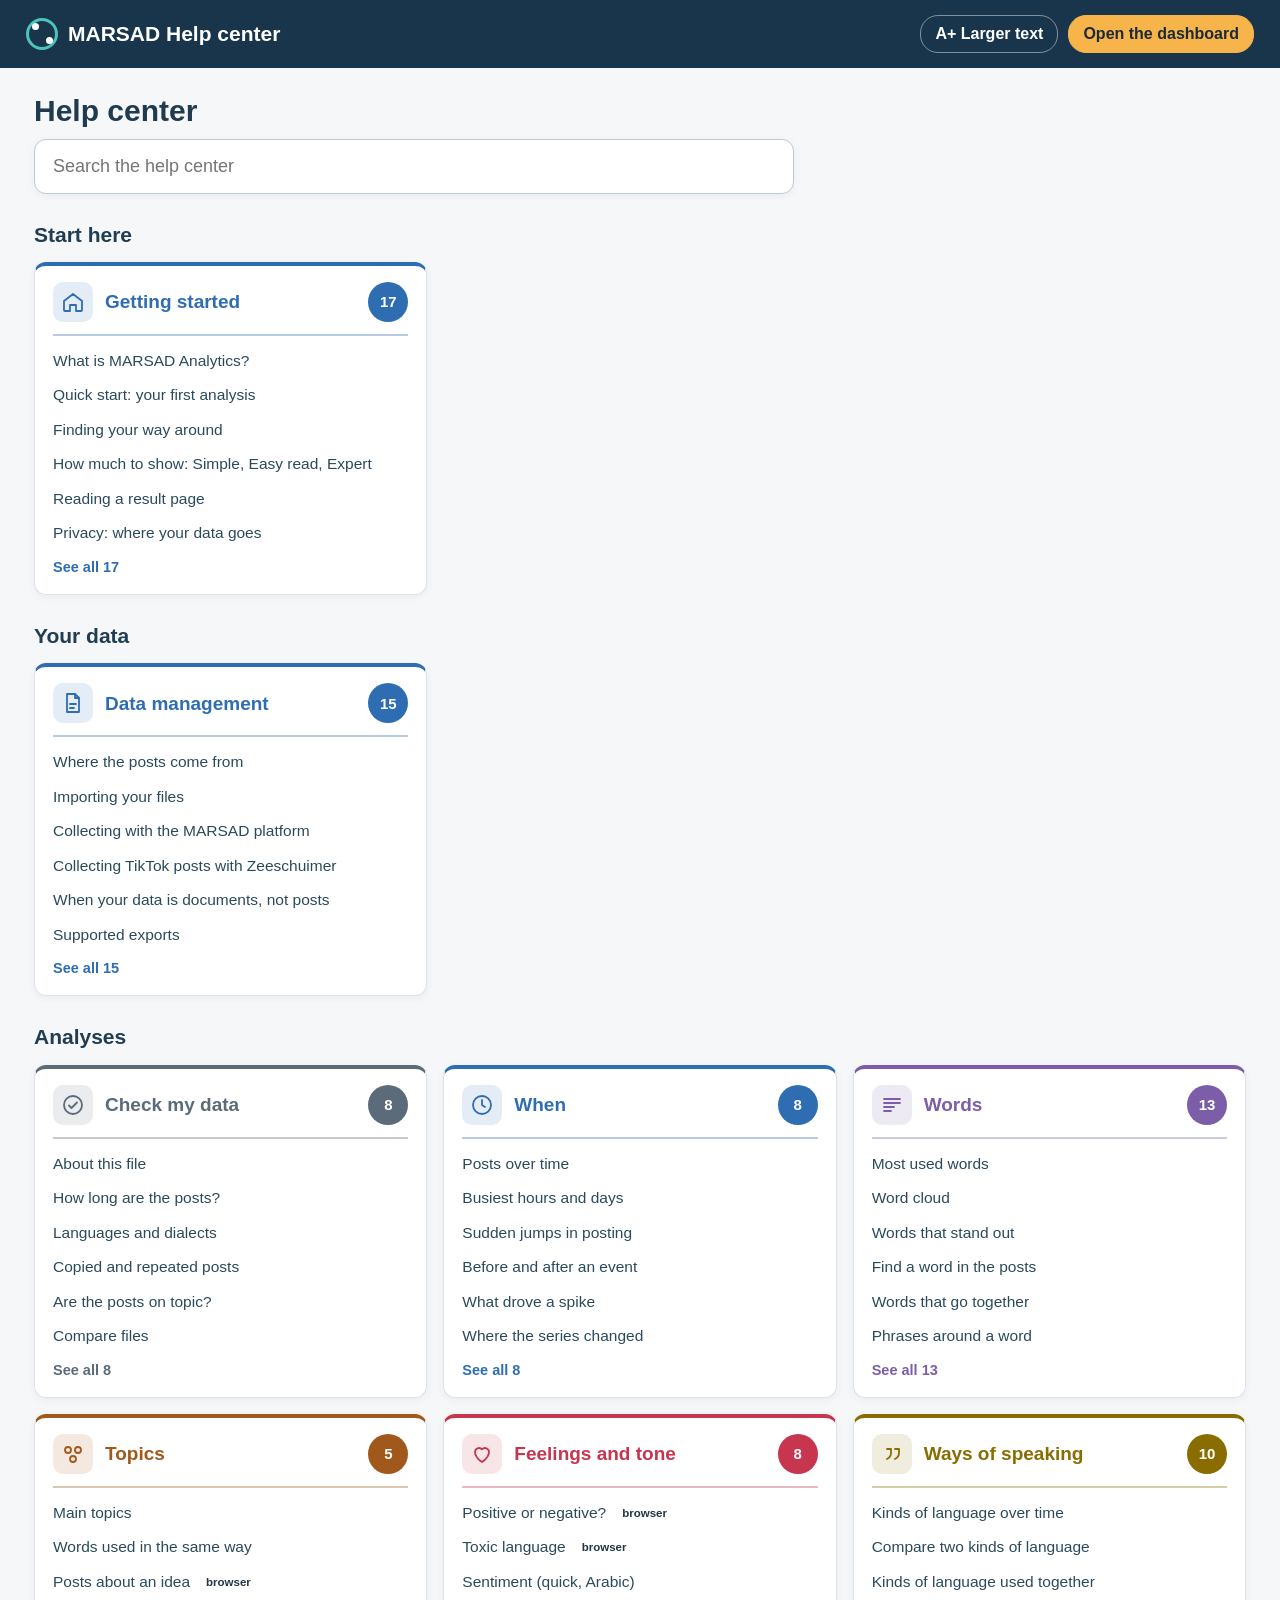
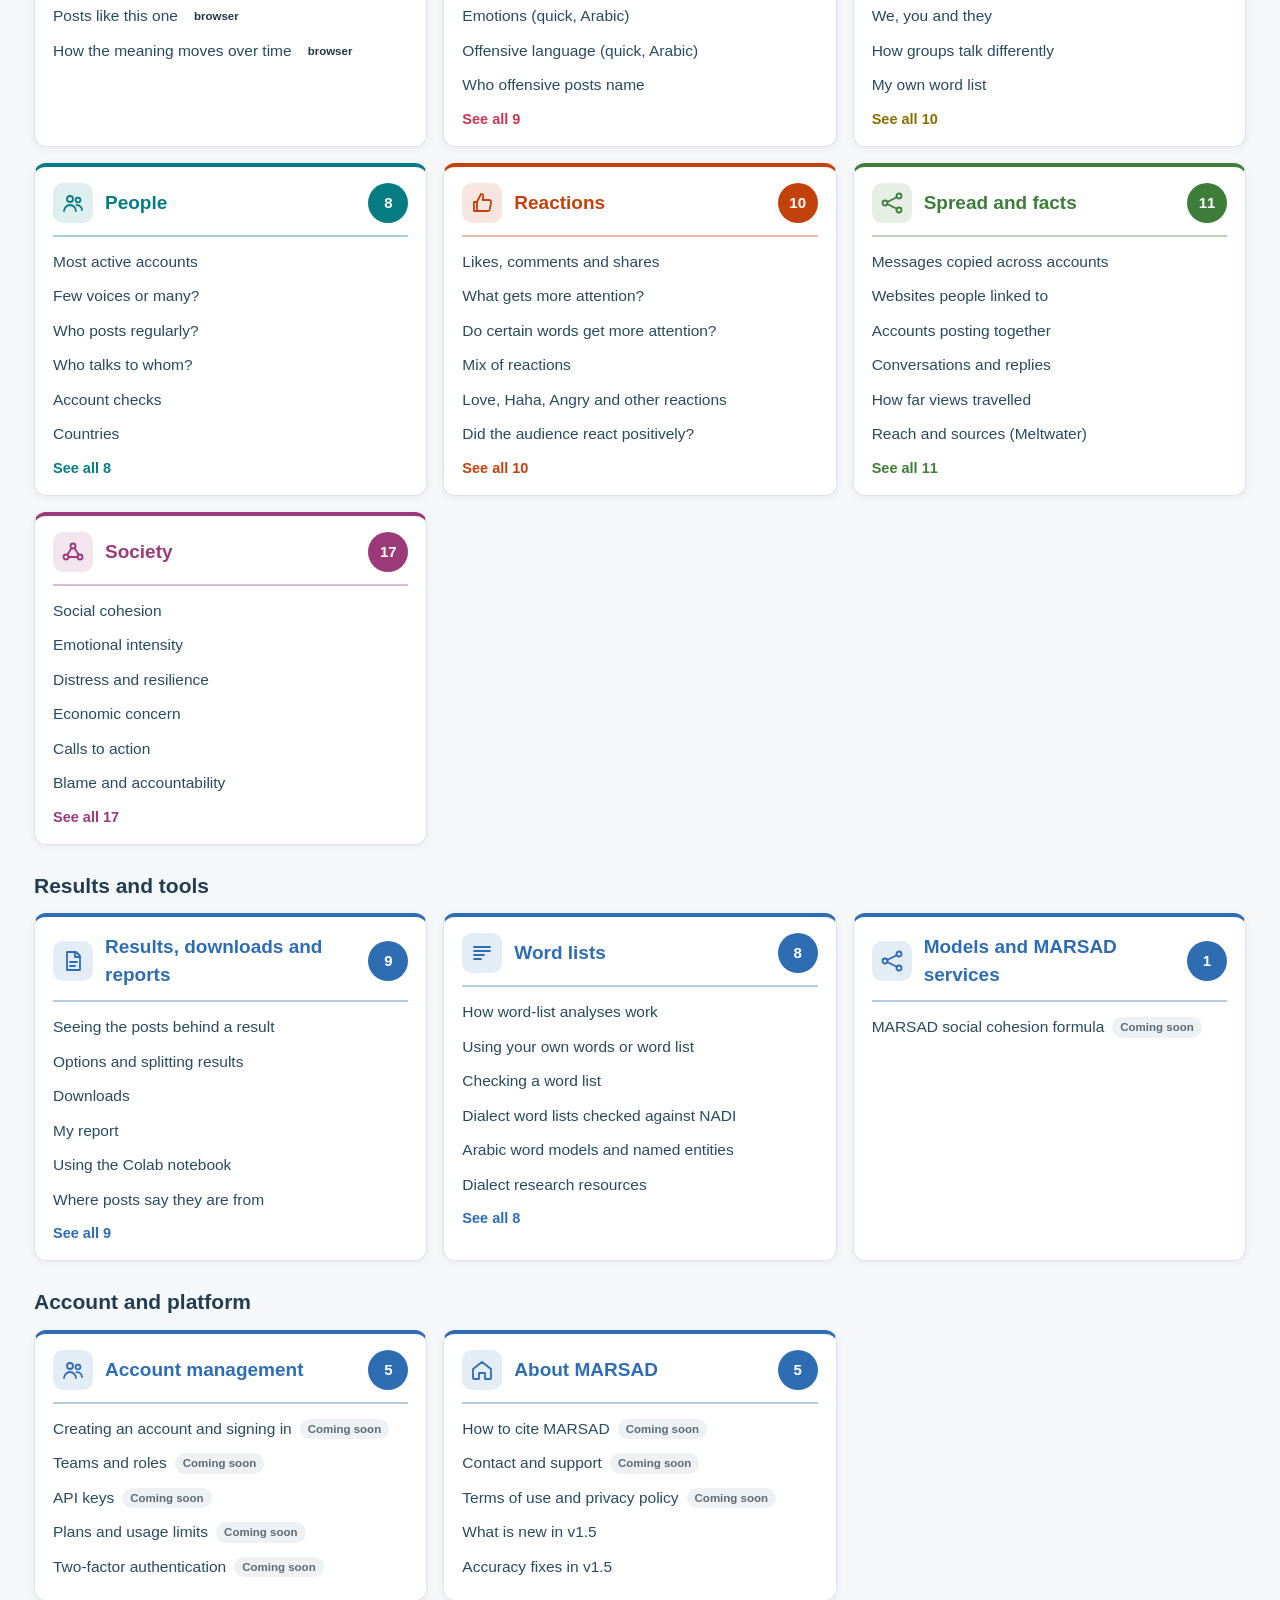
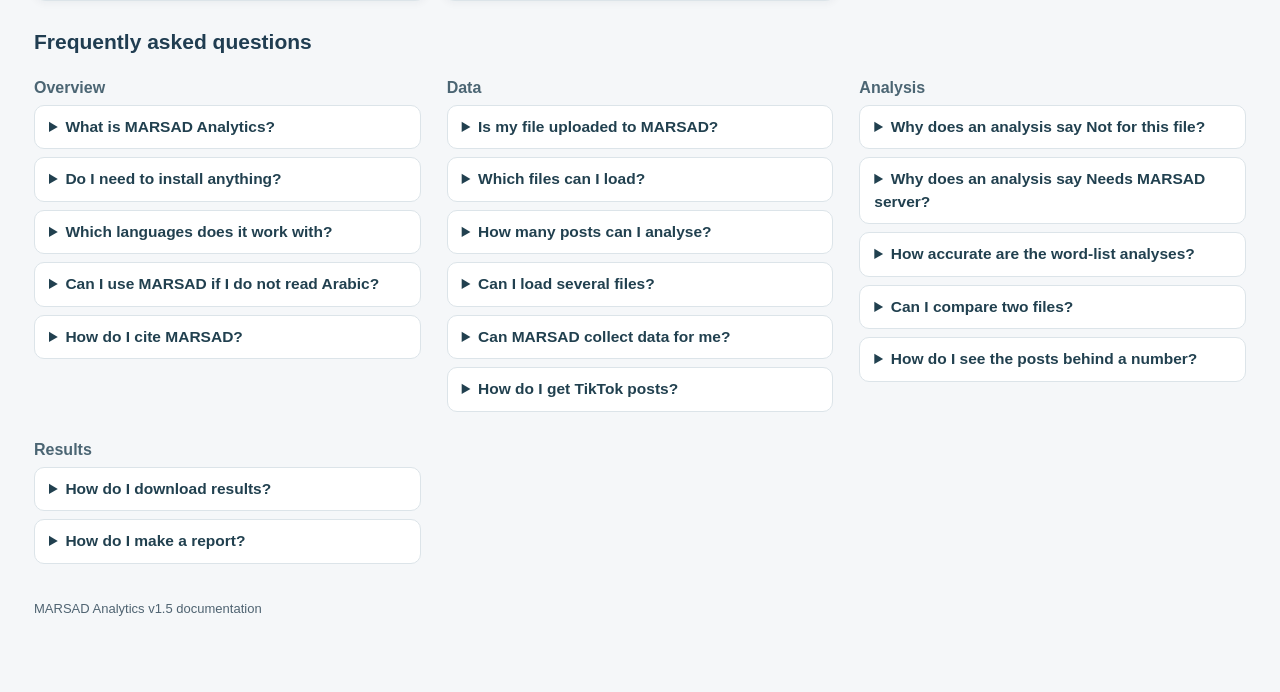
==== commit b44abab5: "Multilingual sentiment, browser toxicity, network toxicity filter, ZIP and GZ files - Positive or ne" ====
--- a/docs.html
+++ b/docs.html
@@ -222,7 +222,7 @@
 </script>
 <script>
 "use strict";
-const DATA = {"version": "1.5", "groups": [{"id": "start", "title": "Start here"}, {"id": "data", "title": "Your data"}, {"id": "analyses", "title": "Analyses"}, {"id": "tools", "title": "Results and tools"}, {"id": "account", "title": "Account and platform"}], "categories": [{"id": "getting-started", "group": "start", "title": "Getting started", "icon": "home", "intro": "What the tool does and how to run your first analysis.", "count": 17, "ready": 17}, {"id": "data-management", "group": "data", "title": "Data management", "icon": "file", "intro": "Loading, cleaning, combining and comparing files.", "count": 15, "ready": 13}, {"id": "an-data", "group": "analyses", "title": "Check my data", "icon": "check", "intro": "Is my file complete and clean?", "count": 8, "ready": 8}, {"id": "an-time", "group": "analyses", "title": "When", "icon": "clock", "intro": "When did people post?", "count": 8, "ready": 8}, {"id": "an-words", "group": "analyses", "title": "Words", "icon": "text", "intro": "What words did people use?", "count": 13, "ready": 12}, {"id": "an-topics", "group": "analyses", "title": "Topics", "icon": "topics", "intro": "What were people talking about?", "count": 5, "ready": 2}, {"id": "an-feelings", "group": "analyses", "title": "Feelings and tone", "icon": "heart", "intro": "How did people feel, and how did they talk?", "count": 8, "ready": 7}, {"id": "an-framing", "group": "analyses", "title": "Ways of speaking", "icon": "quote", "intro": "How was the message framed?", "count": 10, "ready": 10}, {"id": "an-people", "group": "analyses", "title": "People", "icon": "people", "intro": "Who was posting, and who talks to whom?", "count": 8, "ready": 8}, {"id": "an-reactions", "group": "analyses", "title": "Reactions", "icon": "react", "intro": "How did people respond?", "count": 10, "ready": 10}, {"id": "an-spread", "group": "analyses", "title": "Spread and facts", "icon": "spread", "intro": "How did messages spread, and are they true?", "count": 11, "ready": 10}, {"id": "an-society", "group": "analyses", "title": "Society", "icon": "society", "intro": "What does it say about society?", "count": 17, "ready": 17}, {"id": "results", "group": "tools", "title": "Results, downloads and reports", "icon": "report", "intro": "Reading results, seeing the posts behind them, downloads and reports.", "count": 9, "ready": 9}, {"id": "word-lists", "group": "tools", "title": "Word lists", "icon": "text", "intro": "How word-list analyses work, and how to check or add a list.", "count": 8, "ready": 8}, {"id": "models", "group": "tools", "title": "Models and MARSAD services", "icon": "spread", "intro": "Analyses that use language models or MARSAD services.", "count": 1, "ready": 0}, {"id": "account", "group": "account", "title": "Account management", "icon": "people", "intro": "Signing in, teams, API keys and plans.", "count": 5, "ready": 0}, {"id": "about", "group": "account", "title": "About MARSAD", "icon": "home", "intro": "Citing MARSAD, contact, terms and what changed.", "count": 5, "ready": 2}], "articles": [{"cat": "getting-started", "slug": "what-is-marsad-analytics", "title": "What is MARSAD Analytics?", "status": "ready", "summary": "What the tool does, what it reads, and where it runs.", "html": "<p>MARSAD Analytics turns a file of social media posts into charts, tables and short findings. It is part of the MARSAD Observatory for Arabic social media analysis and works with Arabic, English and many other languages.<\/p>\n<p>You load an export (CrowdTangle, Meltwater, Meta Content Library, X, Reddit through Communalytic, or any table with a text column). The tool checks what the file contains and shows which analyses can run on it. There are 82 analyses in ten sections: Check my data, When, Words, Topics, Feelings and tone, Ways of speaking, People, Reactions, Spread and facts, and Society.<\/p>\n<p>Three ways to use it:<\/p>\n<div class='tw'><table><thead><tr><th>Where<\/th><th>For<\/th><th>Limits<\/th><\/tr><\/thead><tbody><tr><td>Web dashboard<\/td><td>Most users. Nothing to install.<\/td><td>About 50,000 posts per session; language models do not run in the browser<\/td><\/tr><tr><td>Colab notebook<\/td><td>Larger files and the language models (sentiment, emotion, toxicity, dialect)<\/td><td>Needs a Google account<\/td><\/tr><tr><td>MARSAD server<\/td><td>Searching the MARSAD corpus<\/td><td>In the MARSAD platform, not here: see <a href=\"#\" data-doc=\"where-posts-come-from\">Where the posts come from<\/a><\/td><\/tr><\/tbody><\/table><\/div>\n<p>All three run the same code, so the same file gives the same numbers everywhere.<\/p>"}, {"cat": "getting-started", "slug": "quick-start", "title": "Quick start: your first analysis", "status": "ready", "summary": "Load a file and read your first result in seven steps.", "html": "<ol><li>Open the dashboard and wait until the status at the top right shows <b>Ready<\/b>. The first visit takes up to a minute.<\/li><li>Drop your file on the box, or click it to choose a file. To try the tool first, click one of the <b>Practice files<\/b>: CrowdTangle, Meltwater, Reddit and Meta are mostly Arabic with some English, and <b>English (X)<\/b> is English only, for trying the tool without Arabic.<\/li><li>Click <b>Analyse<\/b>.<\/li><li>The <b>Overview<\/b> shows the number of posts and accounts, the main language, the dates, posts over time, the most used words and how concentrated the voices are.<\/li><li>Pick a section from the menu on the left, for example <b>Society<\/b>. Each tile is one analysis. <b>Ready<\/b> means it can run on your file.<\/li><li>Click a tile. The result shows key numbers, a chart and a table. Click any bar or point to read the posts behind it.<\/li><li>Click <b>+ Report<\/b> to keep a result, then open <b>My report<\/b> to download all kept results as one page.<\/li><\/ol>\n<p>Hover the small <b>i<\/b> next to any title, number or column for an explanation in plain words.<\/p>"}, {"cat": "getting-started", "slug": "finding-your-way", "title": "Finding your way around", "status": "ready", "summary": "Menu, colours, the You are here trail, Previous and Next, appearance.", "html": "<ul><li><b>Menu.<\/b> The left menu lists the ten sections. The number beside each (for example 6/8) is how many of its<\/li><\/ul>\n<p>analyses can run on your file. On a phone the menu becomes a row of buttons at the top.<\/p>\n<ul><li><b>Colours.<\/b> Each section has its own colour. The same colour marks its menu icon, its tiles, its page header and<\/li><\/ul>\n<p>the label above each analysis title, so you always know which section you are in.<\/p>\n<ul><li><b>You are here.<\/b> At the top of every page a trail such as Overview › Society › Moral values shows where you are.<\/li><\/ul>\n<p>Click any part of the trail, or the <b>Back<\/b> button, to go up.<\/p>\n<ul><li><b>Previous and Next.<\/b> At the bottom of each analysis, buttons take you to the previous or next analysis in the<\/li><\/ul>\n<p>same section, with your position (for example 9 of 17).<\/p>\n<ul><li><b>All analyses.<\/b> Lists every analysis with a search box.<\/li><li><b>Help.<\/b> The i marks open short help. This Help center has the full guide for every analysis.<\/li><li><b>Appearance.<\/b> The <b>Appearance<\/b> button in the top bar holds how much is on show, text size and contrast.<\/li><\/ul>\n<p>The page remembers all three.<\/p>\n<ul><li><b>Your file.<\/b> The amber button at the top shows the file you are working on. Click it to add or change files.<\/li><\/ul>"}, {"cat": "getting-started", "slug": "how-much-to-show", "title": "How much to show: Simple, Easy read, Expert", "status": "ready", "summary": "Three ways to show the tool, what Simple leaves out, and why no number changes when you switch.", "html": "<p>The <b>Appearance<\/b> button in the top bar sets how much of MARSAD is on screen. It changes what you see and nothing else. No count, percentage, denominator, confidence interval or caveat differs between the three. An analysis you have already run is not run again when you switch.<\/p>\n<div class='tw'><table><thead><tr><th>Mode<\/th><th>What you get<\/th><\/tr><\/thead><tbody><tr><td>Simple<\/td><td>A starting selection of analyses, the ones most files need first. Each with its plain explanation.<\/td><\/tr><tr><td>Easy read<\/td><td>The same selection, with larger text, more space between things, and controls big enough to hit.<\/td><\/tr><tr><td>Expert<\/td><td>Every analysis your file supports.<\/td><\/tr><\/tbody><\/table><\/div>\n<p><b>Simple shows a selection, and says so.<\/b> Under each section it tells you how many analyses it is showing and how many more run on your file, with <b>More analyses<\/b> to show the rest. Choosing a few analyses to put first is an editorial judgement, not a statistical one, so the tool states it rather than leaving you to notice. The selection is the same set the drafted report falls back to when your report is empty, so the dashboard and the report tell one story.<\/p>\n<p>If a section has none of the selected analyses, Simple shows that section in full instead of showing you an empty page.<\/p>\n<p><b>Easy read is a presentation choice, not a label about you.<\/b> It is there for anyone who wants bigger text and more room, for any reason.<\/p>\n<p><b>Text size and contrast are separate.<\/b> Both work in every mode and are remembered on their own, so you can have Expert with large text and high contrast. <b>Reset appearance<\/b> puts all three back.<\/p>\n<p><b>This is not the same as the Show all switch.<\/b> That one answers a different question: whether to list the analyses that cannot run on your file. The two work independently.<\/p>"}, {"cat": "getting-started", "slug": "reading-a-result", "title": "Reading a result page", "status": "ready", "summary": "Key numbers, chart and table, notes, options, downloads.", "html": "<p>Every analysis page has the same parts, from top to bottom:<\/p>\n<div class='tw'><table><thead><tr><th>Part<\/th><th>What it is<\/th><\/tr><\/thead><tbody><tr><td>Section label and title<\/td><td>The section colour and name, then the analysis name. The i beside the title opens its full explanation<\/td><\/tr><tr><td>Key numbers<\/td><td>Up to six numbers. Hover the i on each for what it means<\/td><\/tr><tr><td>Chart / Table<\/td><td>Switch between the chart and the tables. Some analyses have extra charts, shown as more buttons<\/td><\/tr><tr><td>Notes<\/td><td>Limits of this result for this file, for example a small sample or a word list that is not validated<\/td><\/tr><tr><td>Options<\/td><td>Change the settings of the analysis, for example split the results by time or by account<\/td><\/tr><tr><td>Download<\/td><td>Excel, CSV, the chart as PNG or SVG, and for networks a file for Gephi<\/td><\/tr><tr><td>+ Report<\/td><td>Keeps the result for <a href=\"#\" data-doc=\"my-report\">My report<\/a><\/td><\/tr><\/tbody><\/table><\/div>\n<p>Click a bar, point, word or table row to see <a href=\"#\" data-doc=\"posts-behind-results\">the posts behind it<\/a>.<\/p>"}, {"cat": "getting-started", "slug": "privacy", "title": "Privacy: where your data goes", "status": "ready", "summary": "Files stay in your browser; check provider terms and ethics approval.", "html": "<p>In the web dashboard your file is read and analysed <b>inside your browser<\/b>. It is not uploaded to MARSAD or to any other server. When you close the page, the data is gone.<\/p>\n<ul><li>Downloads and reports are saved to your own computer.<\/li><li>The page loads nothing from the internet: no fonts, no analytics, no trackers. Everything it needs is served with it,<\/li><\/ul>\n<p>so it also works with the network switched off, and no outside company learns that you opened it.<\/p>\n<ul><li>Two things reach the internet only if you ask for them: the Ask MARSAD chat, which sends your question and the<\/li><\/ul>\n<p>numbers of the results you have run (never the posts) to Claude when the page runs inside claude.ai, and a model or API that you connect yourself for the analyses that need one.<\/p>\n<ul><li>The Colab notebook runs in your Google account, under Google's terms.<\/li><li>Before analysing data from Meta Content Library, Meltwater or other providers, check their terms of use and your<\/li><\/ul>\n<p>institution's ethics approval.<\/p>\n<ul><li>Results about stress, wellbeing or health talk are for groups and periods, never judgments about one person.<\/li><\/ul>"}, {"cat": "data-management", "slug": "where-posts-come-from", "title": "Where the posts come from", "status": "ready", "summary": "Collection happens in the MARSAD platform; Analytics reads the files it produces.", "html": "<p>MARSAD Analytics reads files. This page never connects to a platform itself and holds none of your keys or logins: collection happens elsewhere and Analytics reads what it produces. The MARSAD platform's own data collection section gathers public posts into the MARSAD corpus; for the platforms that give researchers no usable export, a browser extension can record what you see as you browse.<\/p>\n<div class='tw'><table><thead><tr><th>You have<\/th><th>What to do<\/th><\/tr><\/thead><tbody><tr><td>A MARSAD collection<\/td><td>Download the finished collection and load the file<\/td><\/tr><tr><td>A research tool (Meltwater, CrowdTangle archive, Meta Content Library, Communalytic, a platform export)<\/td><td>Export a CSV or Excel file and load it: see <a href=\"#\" data-doc=\"supported-exports\">Supported exports<\/a><\/td><\/tr><tr><td>Nothing yet, and the source has an API<\/td><td>Collect it in the MARSAD platform and load the dataset: see <a href=\"#\" data-doc=\"platform-collectors\">Collecting with the MARSAD platform<\/a><\/td><\/tr><tr><td>Nothing yet, and the platform has no usable API (TikTok and others)<\/td><td>Record what you browse with Zeeschuimer, then load its file: see <a href=\"#\" data-doc=\"collecting-with-zeeschuimer\">Collecting TikTok posts with Zeeschuimer<\/a><\/td><\/tr><tr><td>Your own table<\/td><td>Any CSV, Excel or JSON with a text column works: see <a href=\"#\" data-doc=\"importing-files\">Importing your files<\/a><\/td><\/tr><\/tbody><\/table><\/div>\n<p>Keeping collection outside this page keeps your keys and logins out of it: anything typed into a web page can be read by scripts running on it. This is why MARSAD does not offer an API-key form here.<\/p>"}, {"cat": "getting-started", "slug": "languages", "title": "Which languages each analysis works in", "status": "ready", "summary": "Counts, time, accounts and networks work in any language; word lists are Arabic and English; each analysis carries a label.", "html": "<p>Most of MARSAD Analytics does not care what language your posts are in. Counts, dates, accounts, engagement, replies, links, hashtags, duplicate text and coordination all work on any language, because they count structure rather than meaning. The analyses that read meaning are the ones with a language limit, and those limits are real: an Arabic word list finds nothing in English, and a model trained on Arabic should not be pointed at English text.<\/p>\n<p>Every analysis carries a label on its tile, and the full statement sits under <b>Method<\/b> on its own page. The five labels mean:<\/p>\n<div class='tw'><table><thead><tr><th>Label<\/th><th>Analyses<\/th><th>Which ones<\/th><\/tr><\/thead><tbody><tr><td>Any language<\/td><td>44<\/td><td>DATA-1, DATA-3, DATA-6, DATA-7, DATA-8, PAPER-1, PAPER-2, PAPER-3, REACT-1, REACT-2, REACT-4, REACT-5, REACT-6, REACT-7, REACT-8, REACT-9, REACT-10, SOCIETY-2, SPREAD-2, SPREAD-3, SPREAD-4, SPREAD-5, SPREAD-6, SPREAD-10, SPREAD-11, SPREAD-12, SPREAD-13, TIME-1, TIME-2, TIME-3, TIME-4, TIME-6, TIME-7, TIME-8, WHO-1, WHO-2, WHO-3, WHO-4, WHO-5, WHO-6, WHO-7, WHO-8, WHO-10, WORDS-9<\/td><\/tr><tr><td>Any language written with spaces between words (not Chinese, Japanese or Thai)<\/td><td>16<\/td><td>DATA-2, DATA-4, DATA-5, FRAME-6, SPREAD-1, TIME-5, TOPIC-1, TOPIC-2, WORDS-1, WORDS-2, WORDS-3, WORDS-4, WORDS-5, WORDS-6, WORDS-7, WORDS-8<\/td><\/tr><tr><td>Arabic and English (MARSAD lexicons); other languages need your own word list (FRAME-6)<\/td><td>26<\/td><td>FRAME-1, FRAME-2, FRAME-3, FRAME-4, FRAME-5, FRAME-19, FRAME-20, REACT-3, SOCIETY-1, SOCIETY-3, SOCIETY-4, SOCIETY-5, SOCIETY-6, SOCIETY-7, SOCIETY-8, SOCIETY-9, SOCIETY-10, SOCIETY-11, SOCIETY-12, SOCIETY-13, SOCIETY-14, SOCIETY-15, SOCIETY-16, SOCIETY-17, WHO-9, WORDS-12<\/td><\/tr><tr><td>Languages of the model (listed on the card)<\/td><td>15<\/td><td>FRAME-7, FRAME-8, FRAME-9, FRAME-10, FRAME-11, FRAME-12, FRAME-13, FRAME-14, SPREAD-7, SPREAD-8, SPREAD-9, SPREAD-14, TOPIC-3, TOPIC-4, TOPIC-5<\/td><\/tr><tr><td>Arabic only<\/td><td>12<\/td><td>DIALECT-1, DIALECT-2, DIALECT-3, FRAME-15, FRAME-16, FRAME-17, FRAME-18, FRAME-21, FRAME-22, WORDS-10, WORDS-11, WORDS-13<\/td><\/tr><\/tbody><\/table><\/div>\n<h2>What the labels mean<\/h2>\n<p><b>Any language.<\/b> Nothing in the analysis depends on the words themselves. Safe on any file.<\/p>\n<p><b>Any language written with spaces between words.<\/b> Words are split on spaces and punctuation. Fine for English, Arabic, French, Indonesian and most others. Not meaningful for Chinese, Japanese or Thai, which are written without spaces; MARSAD says so on the result when it sees much of that text in your file.<\/p>\n<p><b>Arabic and English word lists.<\/b> The MARSAD word lists were built for Arabic, with a thinner English list beside them. On an English-only file these analyses still run, but only the English list is doing anything, and MARSAD says so on the result. For another language, build your own list with <b>Your own word list (FRAME-6)<\/b>, which works in any language.<\/p>\n<p><b>Languages of the model.<\/b> The analysis sends your posts to a classifier. Which languages it handles is the model's property, not MARSAD's, and the card names the model. Connect an English or multilingual model and these analyses work in that language.<\/p>\n<p><b>Arabic only.<\/b> The word list or model behind the analysis is Arabic and has no equivalent for other languages. Run one of these on a file that is mostly not Arabic and it will produce a near-empty chart. MARSAD puts a notice at the top of the result saying what share of your posts is actually Arabic.<\/p>\n<h2>Two word lists you can use but not download<\/h2>\n<p>The MADAR regional lists and the NileULex sentiment lists come from other research groups. MARSAD has the right to use them, and the analyses built on them work normally. What the browser build carries is a sealed copy: a keyed hash of each term and none of the terms themselves. Matching is a membership test, so every number is the same as it would be with the lists in the clear; there is simply no word list in the download. If you need the lists themselves for your own work, get them from their own distributors under their own terms.<\/p>\n<h2>Trying it without Arabic<\/h2>\n<p>The start page offers an <b>English (X)<\/b> practice file: around 1,500 invented English posts about an invented city transport debate, in X (Twitter) export shape. It has the things the analyses look for, including a burst of identical campaign wording and some reply threads, so you can see what each one produces before you load your own data.<\/p>\n<h2>The interface itself<\/h2>\n<p>The interface is in English and Arabic. The language of the interface is separate from the language of your posts: you can read the interface in Arabic while analysing English posts, or the other way round.<\/p>"}, {"cat": "getting-started", "slug": "what-was-audited", "title": "What an outside audit found, and what changed", "status": "ready", "summary": "The 7 November 2026 audit's sixteen findings, the five defects fixed, and what is labelled exploratory instead.", "html": "<p>An independent audit of version 1.5 on 7 November 2026 reported sixteen findings. Five were reproducible calculation or crash defects; the rest were limits on what the figures support, a licensing question about two word lists, and checks that can only be done on a deployed site. Every reproducible defect is fixed and each has a test that fails on the old code. This article says what they were, because a reader who used the tool before these fixes may have numbers that need checking.<\/p>\n<div class='tw'><table><thead><tr><th>What was wrong<\/th><th>What it affected<\/th><th>Now<\/th><\/tr><\/thead><tbody><tr><td><b>Check on my data<\/b> pooled the judged posts without weighting<\/td><td>The sample takes about the same number of posts from every predicted label, so rare labels are over-represented. The overall accuracy was the average of the label rates, not the rate across your posts. In one test a model right on 90% of posts was reported at 50%.<\/td><td>The overall rate is weighted by how common each label is, and the figure says so. The unweighted number is still shown beside it.<\/td><\/tr><tr><td>A comparison of two shares had a zero-width range at the extremes<\/td><td>Comparing 0 of 20 against 20 of 20 gave a 95% range of exactly 100 to 100 points, which claimed certainty no sample of that size can support.<\/td><td>The range is now Newcombe's score interval, checked against an independent implementation. The same comparison gives 77 to 100 points.<\/td><\/tr><tr><td>A confidence filter changed the chart but not the stated basis<\/td><td>With a filter set, a chart drawn from one post said it was based on three. Percentages used the wrong denominator.<\/td><td>The basis, the chart title and the percentage toggle all use the number above the filter, and the title names the filter.<\/td><\/tr><tr><td><b>Social cohesion<\/b> failed when every reviewed post was toxic<\/td><td>The analysis returned an error instead of a civil-tone score of 0%.<\/td><td>It returns the score.<\/td><\/tr><tr><td>An annotation sheet with a value other than 0 or 1 crashed<\/td><td>The error came from inside the statistics and said nothing about the sheet.<\/td><td>The sheet is checked first, and the message names the column, the bad values and what to do. Duplicate post ids and mixed word lists are refused too.<\/td><\/tr><tr><td>The percentage toggle divided every chart by the number of posts<\/td><td>A chart counting word matches or reactions can exceed the number of posts, so the percentages were of nothing.<\/td><td>A chart states its own denominator where it knows one; otherwise the toggle checks that the numbers fit and leaves the chart in counts if they do not.<\/td><\/tr><tr><td>The offensive-language model used three group words as features<\/td><td>The model card said group words are not used as features. Three inflected forms had slipped through, each raising the score, so naming a group pushed a post toward offensive.<\/td><td>The model was retrained with those forms excluded. Accuracy is unchanged (macro F1 0.752 against 0.754). A test now asserts that removing a group word from a sentence does not move the score.<\/td><\/tr><tr><td>Two research word lists were downloadable from the public bundle<\/td><td>Anything in the bundle lands on the reader's disk, so MADAR and NileULex could be taken out of MARSAD as datasets.<\/td><td>Both still work, but the browser build carries them <b>sealed<\/b>: keyed hashes of the terms and none of the words. Results are identical, checked term by term over all 7,499 entries, and there is no list in the bundle to take.<\/td><\/tr><tr><td>Documented card counts had drifted<\/td><td>The README said 94 entries while the registry held 97.<\/td><td>The counts are checked against the registry by a test.<\/td><\/tr><\/tbody><\/table><\/div>\n<h2>What is still exploratory, and says so<\/h2>\n<p>Three things the audit asked to be labelled rather than fixed, because they are limits rather than errors:<\/p>\n<ul><li><b>Word-list analyses.<\/b> No word list has been checked against posts. Any result built on one now opens with an<\/li><\/ul>\n<p>exploratory notice naming the lists and saying the figures count listed words rather than measuring the thing the list is named after. See <a href=\"#\" data-doc=\"checking-word-lists\">Checking a word list<\/a>.<\/p>\n<ul><li><b>adjusted_%_other_dataset.<\/b> This rescales a share by how the model scored on a different set of posts. It<\/li><\/ul>\n<p>only holds if the model errs the same way on yours, and where it does not the adjusted figure can be further from the truth than the plain share. It is dropped entirely once you have judged a sample of your own posts.<\/p>\n<ul><li><b>Social cohesion.<\/b> An average of whichever components your file supports, with no outside measure behind it.<\/li><\/ul>\n<p>The components are now named on the chart and in the notes, and the index should not be compared across files unless both used the same components.<\/p>\n<h2>Tested on a corpus the models never saw<\/h2>\n<p>A follow-up audit on the same day confirmed every fix and asked for model quality on data outside the training collection. The sentiment model was scored on TSAC, a Tunisian Arabic corpus of television comments from 2017 that played no part in training, validation or feature selection:<\/p>\n<div class='tw'><table><thead><tr><th>TSAC test set<\/th><th>Figure<\/th><\/tr><\/thead><tbody><tr><td>Items in the corpus<\/td><td>3,400, of which 1,551 are Arabic script<\/td><\/tr><tr><td>Items the model called positive or negative<\/td><td>1,118<\/td><\/tr><tr><td>Macro F1 on those<\/td><td>0.81<\/td><\/tr><tr><td>Always answering the commoner label<\/td><td>0.53<\/td><\/tr><tr><td>Answered neutral, which TSAC has no label for<\/td><td>28%<\/td><\/tr><tr><td>Accuracy if those neutral answers are counted as wrong<\/td><td>0.59<\/td><\/tr><\/tbody><\/table><\/div>\n<p>The model generalises better here than its own headline figure suggests, because TSAC asks a simpler question: two clear classes rather than three with a hard neutral. The 28% neutral rate is the honest caveat. On TUNIZI, Tunisian written in Latin letters, the language router sends every one of the 3,000 items away from the Arabic model instead of labelling it, which is the behaviour you want.<\/p>\n<p>Full figures: <code>docs/external_validation_v1.5.csv<\/code>, rebuilt by <code>research_tools/external_validation.py<\/code>.<\/p>\n<h2>What has not been tested<\/h2>\n<p>A load test and a penetration test of the hosted site have not been run. The Arabic interface was checked at 390, 768 and 1440 pixels wide, with right-to-left layout, mirrored panels and right-to-left tables confirmed; chart interiors are drawn by the chart library and do not mirror, and no screen-reader user has tested the tool. No word list has been checked against annotated posts, and the emotion and toxicity models have not been scored on an outside corpus the way sentiment now has.<\/p>\n<h2>Checked on every change<\/h2>\n<p><code>tests/acceptance_pack.json<\/code> holds reference values for one file from each export format, worked out from the cleaned table without any analysis code: row counts, the Gini and Herfindahl concentration measures, the ten and one per cent account shares, the busiest hour, engagement totals, text statistics and the sentiment label mix, each tied to the file's SHA-256 and to the model's vocabulary size. <code>tests/test_acceptance_pack.py<\/code> puts the same questions to the analyses and fails if any answer moves. A GitHub Actions workflow runs that, the regression tests for every audited defect, and the full suite on three Python versions for every change.<\/p>"}, {"cat": "data-management", "slug": "importing-files", "title": "Importing your files", "status": "ready", "summary": "File types, the one column you need, and size.", "html": "<p>Drop one or more files on the box on the start page, or click it to choose them.<\/p>\n<div class='tw'><table><thead><tr><th>File type<\/th><th>Extensions<\/th><\/tr><\/thead><tbody><tr><td>Comma or tab separated<\/td><td>.csv, .tsv, .txt<\/td><\/tr><tr><td>Excel<\/td><td>.xlsx, .xls<\/td><\/tr><tr><td>JSON<\/td><td>.json, .jsonl, .ndjson<\/td><\/tr><\/tbody><\/table><\/div>\n<ul><li>The only column the tool needs is the <b>text<\/b> of each post. Dates, accounts, likes and other columns switch on<\/li><\/ul>\n<p>more analyses: see <a href=\"#\" data-doc=\"columns-guide\">Which columns unlock which analyses<\/a>.<\/p>\n<ul><li>The tool recognises the export format by its columns: see <a href=\"#\" data-doc=\"supported-exports\">Supported exports<\/a>.<\/li><li>Up to about 50,000 posts in total work well in the browser. For more, see <a href=\"#\" data-doc=\"large-datasets\">Large datasets<\/a>.<\/li><li>To add a file later, click the amber <b>Change or add files<\/b> button at the top.<\/li><\/ul>"}, {"cat": "data-management", "slug": "platform-collectors", "title": "Collecting with the MARSAD platform", "status": "ready", "summary": "The platform's 25 news and social routes, what each needs, and why their text is metadata.", "html": "<p>The MARSAD platform collects from news and social APIs on its own servers and saves the result as a dataset you download and load here. Twenty-five sources are wired up. Your administrator decides which of them run, and turns a source on only once its licence and its live API have been checked, so the list you see in the platform is usually shorter than the list below.<\/p>\n<p>Nothing about this happens in Analytics. No key, token or login is typed into this page, which is deliberate: anything typed into a web page can be read by scripts running on it.<\/p>\n<h2>News, fourteen routes<\/h2>\n<div class='tw'><table><thead><tr><th>Source<\/th><th>What it needs<\/th><\/tr><\/thead><tbody><tr><td>GDELT<\/td><td>Nothing. The one route that works with no credential at all<\/td><\/tr><tr><td>Publisher RSS<\/td><td>Feeds your administrator has added by hand. You cannot point it at an arbitrary address<\/td><\/tr><tr><td>Media Cloud<\/td><td>A key, and the collection ids your administrator has approved<\/td><\/tr><tr><td>Event Registry<\/td><td>A key<\/td><\/tr><tr><td>GNews<\/td><td>A key<\/td><\/tr><tr><td>NewsData.io<\/td><td>A key<\/td><\/tr><tr><td>NewsAPI.org<\/td><td>A key. The free developer tier is not a production licence<\/td><\/tr><tr><td>The Guardian<\/td><td>A key. Check what the licence allows you to republish<\/td><\/tr><tr><td>New York Times<\/td><td>A key. Check what the licence allows you to republish<\/td><\/tr><tr><td>Currents<\/td><td>A key<\/td><\/tr><tr><td>APITube<\/td><td>A key<\/td><\/tr><tr><td>Perigon<\/td><td>A key<\/td><\/tr><tr><td>Webz.io<\/td><td>A key<\/td><\/tr><tr><td>Mediastack<\/td><td>A key<\/td><\/tr><\/tbody><\/table><\/div>\n<h2>Social, eleven routes<\/h2>\n<div class='tw'><table><thead><tr><th>Source<\/th><th>What it needs<\/th><\/tr><\/thead><tbody><tr><td>Mastodon<\/td><td>A hashtag, on an instance your administrator has allowed<\/td><\/tr><tr><td>Tumblr<\/td><td>A key<\/td><\/tr><tr><td>X<\/td><td>A paid API tier<\/td><\/tr><tr><td>Threads<\/td><td>A token with keyword-search permission, which Meta grants case by case<\/td><\/tr><tr><td>Facebook<\/td><td>A token for the Pages you have connected. Only those Pages, never Facebook at large<\/td><\/tr><tr><td>Instagram<\/td><td>A token for the professional accounts you have connected. Only those accounts<\/td><\/tr><tr><td>TikTok<\/td><td>A Research API token. TikTok approves these per project, and it lists the United States and Europe as the regions a researcher can apply from, so check eligibility before counting on it<\/td><\/tr><tr><td>Bluesky, Reddit, Telegram, YouTube<\/td><td>Already running in the platform<\/td><\/tr><\/tbody><\/table><\/div>\n<h3>Two routes to TikTok, and they are not the same<\/h3>\n<p>The Research API answers a keyword query against TikTok's own index, which supports a sampling claim that browsing cannot. The terms also require you to refresh the data at least every fifteen days and delete anything the API no longer returns, so a TikTok set collected this way is not a fixed archive you can re-analyse a year later. <a href=\"#\" data-doc=\"collecting-with-zeeschuimer\">Zeeschuimer<\/a> needs no approval and no key, and returns the posts you scrolled past. Use the API where you have access and want the query, and Zeeschuimer where you do not, or where what a viewer in a particular place is actually shown is the thing you are studying. Say which one you used; a reader cannot tell from the data.<\/p>\n<p>Meta Content Library is not one of these routes. It needs its own approval and its own access, and a general-purpose collector would misrepresent what it allows.<\/p>\n<h2>The one thing to know before you analyse the result<\/h2>\n<p><b>These routes collect metadata, not content.<\/b> A row holds the headline, the provider's own summary, the link, the outlet, the language and the time. It does not hold the article. For the social routes the post text is there, because on those platforms the post is the whole item.<\/p>\n<p>That matters for what you can claim. Word frequencies, topics, sentiment and tone computed on a news file describe how an item was billed, not what it said, and they are computed over a few dozen words per row rather than a few hundred. MARSAD puts a notice above the numbers whenever it reads such a file, so a reader of your report sees it too. Counts, dates, outlets and languages are unaffected: those are what the routes are good for.<\/p>\n<p>The rights column on every row says <code>metadata_only_check_provider_terms<\/code>. That is a reminder, not a permission. Each provider's own terms decide what you may republish, and they differ.<\/p>\n<h2>What MARSAD reads from the file<\/h2>\n<div class='tw'><table><thead><tr><th>MARSAD column<\/th><th>From the collector<\/th><\/tr><\/thead><tbody><tr><td>text<\/td><td>headline and summary joined, or the post text for a social route<\/td><\/tr><tr><td>created_at<\/td><td>when the item was published<\/td><\/tr><tr><td>collected_at<\/td><td>when the collection ran, kept separate and never used as the post date<\/td><\/tr><tr><td>platform<\/td><td>worked out from the route: all fourteen news routes become <code>news<\/code>, the social ones name themselves<\/td><\/tr><tr><td>source<\/td><td>the outlet, the Mastodon instance or the connected account<\/td><\/tr><tr><td>author<\/td><td>the account, for the routes where the account is what was collected<\/td><\/tr><tr><td>url, language, post_id<\/td><td>as collected<\/td><\/tr><\/tbody><\/table><\/div>\n<h2>Known gaps<\/h2>\n<p>The collectors do not yet page through long result sets, back off when a provider rate-limits them, remove the same story arriving under two URLs, or run on a schedule. Treat a collection as one query at one moment, and say so in your method section.<\/p>"}, {"cat": "data-management", "slug": "collecting-with-zeeschuimer", "title": "Collecting TikTok posts with Zeeschuimer", "status": "ready", "summary": "Record TikTok and other platforms in your own browser, then load the capture here.", "html": "<p>TikTok, Instagram and several other platforms give researchers no usable export and block ordinary scraping. Zeeschuimer is a free browser extension from the Digital Methods Initiative at the University of Amsterdam that solves this from the other side: it watches the data the platform sends to your own browser while you scroll, and keeps a copy of every post you saw. You then export that copy and load it here.<\/p>\n<h2>What you need<\/h2>\n<div class='tw'><table><tbody><tr><td>Browser<\/td><td>Firefox, or another Firefox-based browser. Zeeschuimer is a Firefox extension and does not run in Chrome, Edge or Safari<\/td><\/tr><tr><td>Extension<\/td><td>The signed <code>.xpi<\/code> from the <a href=\"https://github.com/digitalmethodsinitiative/zeeschuimer/releases\" target=\"_blank\" rel=\"noopener\">releases page<\/a><\/td><\/tr><tr><td>Account<\/td><td>Your own account on the platform, used normally. Zeeschuimer adds no requests of its own<\/td><\/tr><\/tbody><\/table><\/div>\n<h2>The four steps<\/h2>\n<ol><li>Install the extension. A Zeeschuimer button appears in the toolbar. In Firefox you may have to pin it from the extensions menu before you can see it.<\/li><li>Click the button, switch recording on for the platform you want, and browse. Scroll through the feed, a hashtag, a search or an account's page. Everything that appears on screen is recorded locally.<\/li><li>Click the button again when you are done. It lists what was captured, per platform. Export <b>.ndjson (original)<\/b>. That is the full record, for every platform the extension supports. The <b>.csv<\/b> option is the extension's own simplified table and MARSAD reads it too, but the <code>.ndjson<\/code> keeps every field.<\/li><li>Load the file here with <b>Upload your data<\/b>. MARSAD recognises both shapes, reads the platform out of the file, and maps the columns for you.<\/li><\/ol>\n<h2>What MARSAD reads from it<\/h2>\n<div class='tw'><table><thead><tr><th>MARSAD column<\/th><th>From a TikTok capture<\/th><\/tr><\/thead><tbody><tr><td>text<\/td><td>the post caption, hashtags included<\/td><\/tr><tr><td>created_at<\/td><td>the post's own creation time, in UTC<\/td><\/tr><tr><td>collected_at<\/td><td>when you saw it, kept separate and never used as the post date<\/td><\/tr><tr><td>author<\/td><td>the account handle<\/td><\/tr><tr><td>post_id, url<\/td><td>the post id, and a tiktok.com link rebuilt from handle and id<\/td><\/tr><tr><td>likes, comments, shares<\/td><td>the post's counters at the moment you saw it<\/td><\/tr><tr><td>views_post<\/td><td>plays<\/td><\/tr><tr><td>followers<\/td><td>the author's follower count at the moment you saw it<\/td><\/tr><\/tbody><\/table><\/div>\n<p>Engagement counts are a snapshot of the moment of capture, not a final figure. Two captures of the same post days apart will disagree, and that is the platform changing, not an error. If you capture the same posts twice, load both files and MARSAD keeps one row per post: see <a href=\"#\" data-doc=\"combining-files\">Combining files<\/a>.<\/p>\n<h2>The one limit to state in your write-up<\/h2>\n<p>A Zeeschuimer file holds the posts you happened to see, in the order you saw them, through an account the platform's recommender knows. It is a record of one browsing session. It is not a random sample, not a complete set of anything, and it is not reproducible by someone else browsing the same hashtag. This is a legitimate way to study platforms that refuse access, and it is used in published research, but the sampling has to be described rather than left implied. Say what you browsed, from which kind of account, when, and for how long.<\/p>\n<p>Zeeschuimer is maintained by its own team, and platform changes can break a capture module until it is updated. If a file comes out empty or short, check the extension's issues page before suspecting MARSAD.<\/p>\n<p>Zeeschuimer is published under the Mozilla Public License 2.0 and has a DOI, so cite it alongside MARSAD when you use it: 10.5281/zenodo.6826877.<\/p>\n<h2>The other route to TikTok<\/h2>\n<p>MARSAD also has a TikTok Research API collector, in the platform rather than in your browser. It answers a keyword query rather than recording a browsing session, which is a stronger sampling claim, but TikTok approves access per project and lists the United States and Europe as the regions a researcher can apply from. See <a href=\"#\" data-doc=\"platform-collectors\">Collecting with the MARSAD platform<\/a> for which to use when.<\/p>"}, {"cat": "data-management", "slug": "documents-not-posts", "title": "When your data is documents, not posts", "status": "ready", "summary": "Splitting long documents into parts, the four cards for page histories, language versions, readership and papers, and why a citation count is not a like.", "html": "<p>Most of MARSAD assumes a file of many short texts, each written once by an account, with likes and shares attached. Encyclopedia articles, papers, page histories and readership series are none of those things, and the collectors added in v1.5 bring all four. This page covers what changes, what to switch on, and the four cards that read these shapes directly.<\/p>\n<h2>One row per document hides what is in it<\/h2>\n<p>A Wikipedia article collected whole arrives as a single row of tens of thousands of characters. Everything that counts rows then has almost nothing to count: three articles cannot be topic-modelled into anything meaningful, \"how long are the posts\" is one enormous number, and a single sentiment score stands for an entire article.<\/p>\n<p><b>Prepare posts<\/b> now offers <b>Split long documents into parts<\/b>, with two choices:<\/p>\n<div class='tw'><table><thead><tr><th>Choice<\/th><th>What a row becomes<\/th><\/tr><\/thead><tbody><tr><td>By section heading<\/td><td>One row per section, keeping the heading as the part's label. Documents with no headings fall back to paragraphs<\/td><\/tr><tr><td>By paragraph<\/td><td>One row per paragraph, with short paragraphs joined until each is worth analysing<\/td><\/tr><\/tbody><\/table><\/div>\n<p>Rows under 1,200 characters pass through untouched, so a file mixing articles and posts is not disturbed. Every part keeps a link to the document it came from, so a result can always be rolled back up. A part longer than 4,000 characters is cut again at a sentence end, never mid-sentence.<\/p>\n<p>One thing cannot be split. A pageview count or a citation count belongs to the document, not to its third paragraph, so it stays on the first part and the rest are left blank. Totals are therefore unchanged, and an average per part is visibly missing rather than quietly invented. The split is an option like any other on that panel: clear it and the file returns to one row per document.<\/p>\n<h2>Four cards for these shapes<\/h2>\n<p><b>How a page changed (TIME-7).<\/b> From a Wikipedia revision history: the size of the page after every edit, bytes added and removed per period, who did the editing, and which edits were undone. Reverts are read from the edit summary, in English, Arabic, French, Spanish or German wordings, so an unannounced revert is not counted and a summary that merely mentions the word is. This is one page being rewritten, not many people posting, so nothing here is reach or audience.<\/p>\n<p><b>Attention against coverage (TIME-8).<\/b> Load a Wikipedia pageview series together with a file of posts or news articles from the same period. The card lays both on one calendar, then slides coverage up to a week in each direction to see which shift matches readership best. A negative shift means the coverage moved first. Two counts rising together is not one causing the other: usually an event caused both.<\/p>\n<p><b>Same subject, different language (DATA-7).<\/b> From the Wikipedia compare-languages mode: how long each version is, how many sections and links it has, when it was last edited, and which years it names. It compares the shape of the versions, not what they say. Comparing content across languages needs translation or a multilingual model, and neither is run here, so read this as a coverage measure and go to the text itself for the rest. A shorter version is not a worse one: length follows how many editors a language edition has.<\/p>\n<p><b>Venues, authors and citations (WHO-10).<\/b> From OpenAlex or Crossref: papers per year, per venue and per author, and how unevenly citations are spread. Citation counts are the index's figure on the day you collected, and a recent paper has had less time to gather them.<\/p>\n<h2>Numbers that are not engagement<\/h2>\n<p>These sources put a different quantity in the same column. A citation count held in <code>likes<\/code> would otherwise be charted and reported as popularity, so MARSAD renames it wherever it is shown:<\/p>\n<div class='tw'><table><thead><tr><th>Source<\/th><th>Reads as<\/th><\/tr><\/thead><tbody><tr><td>OpenAlex, Crossref<\/td><td>Citations<\/td><\/tr><tr><td>Wikipedia<\/td><td>Pageviews<\/td><\/tr><tr><td>Hacker News<\/td><td>Points<\/td><\/tr><tr><td>Stack Exchange<\/td><td>Score, and Answers for comments<\/td><\/tr><tr><td>Reddit<\/td><td>Score<\/td><\/tr><tr><td>Hugging Face<\/td><td>Downloads<\/td><\/tr><\/tbody><\/table><\/div>\n<p>Cards that use these also carry a line saying what the column really holds, so it reaches your method section rather than stopping at the screen.<\/p>\n<h2>Threads<\/h2>\n<p>YouTube comments and Hacker News comments are collected with a link to the comment they answer, so <b>Conversations and replies<\/b> and <b>Who talks to whom<\/b> work on them as they do on any reply tree. Wikipedia talk pages are collected one discussion section per row, which is the unit editors argue in, rather than as a tree.<\/p>\n<h2>Cards that are not offered here<\/h2>\n<p>The Arabic word lists and the Arabic word models (sentiment, emotions, offensive language, the MADAR and NileULex dialect cards) are now shown only where a file actually contains Arabic. Run on English Wikipedia or on French abstracts they would return confident numbers from a handful of accidental matches, which is worse than returning nothing. If your file is mixed, they run on the Arabic part as before.<\/p>"}, {"cat": "data-management", "slug": "supported-exports", "title": "Supported exports", "status": "ready", "summary": "Meta Content Library, CrowdTangle, Meltwater, Communalytic and any table; tested against full real headers.", "html": "<div class='tw'><table><thead><tr><th>Source<\/th><th>How it is recognised<\/th><th>Notes<\/th><\/tr><\/thead><tbody><tr><td>Meta Content Library<\/td><td>Its column names (at least three)<\/td><td>Facebook and Instagram; reactions, views, owner type, country of the page admin<\/td><\/tr><tr><td>CrowdTangle (archives)<\/td><td>Its column names<\/td><td>Facebook reactions, page category, followers, overperforming score, video data<\/td><\/tr><tr><td>Meltwater<\/td><td>Its column names<\/td><td>Many platforms in one file (X, Facebook, Instagram, Reddit, YouTube, TikTok, news); reach; Meltwater's own sentiment<\/td><\/tr><tr><td>Reddit through Communalytic<\/td><td>Generic table<\/td><td>Title and body are joined into one text; reply ids give threads and networks<\/td><\/tr><tr><td>MARSAD platform collectors<\/td><td>Its provider and rights columns<\/td><td>News and social routes in one shape; the provider becomes the platform, and the file is flagged as metadata: see <a href=\"#\" data-doc=\"platform-collectors\">Collecting with the MARSAD platform<\/a><\/td><\/tr><tr><td>Zeeschuimer (.ndjson or .csv)<\/td><td>Its envelope columns, or its mapper's columns<\/td><td>TikTok, Instagram, X, Threads and the other platforms it supports; the platform is read from the file: see <a href=\"#\" data-doc=\"collecting-with-zeeschuimer\">Collecting TikTok posts with Zeeschuimer<\/a><\/td><\/tr><tr><td>X and any other table<\/td><td>Generic table<\/td><td>Columns are matched by name: text, message, content, body, tweet, caption...; created_at, date, timestamp...<\/td><\/tr><\/tbody><\/table><\/div>\n<p>If a generic file is not read as expected, rename the text column to <b>text<\/b> and the date column to <b>created_at<\/b>.<\/p>\n<h2>What has been tested<\/h2>\n<p>Each format is tested against the full header set of a real export from that source, not only the columns MARSAD reads. A real export carries columns MARSAD ignores, placeholder cells such as <code>-<\/code>, and numbers written with thousands separators such as <code>1,350<\/code>; all of those are handled. The formats checked this way:<\/p>\n<div class='tw'><table><thead><tr><th>Format<\/th><th>Columns in a full export<\/th><th>Checked<\/th><\/tr><\/thead><tbody><tr><td>CrowdTangle historical CSV<\/td><td>40<\/td><td>Yes<\/td><\/tr><tr><td>Meta Content Library (flattened)<\/td><td>28<\/td><td>Yes<\/td><\/tr><tr><td>Meltwater Explore CSV (UTF-16, tab separated)<\/td><td>37<\/td><td>Yes<\/td><\/tr><tr><td>X (Twitter) API v2<\/td><td>17<\/td><td>Yes<\/td><\/tr><tr><td>Reddit comment dump (PRAW or Pushshift fields)<\/td><td>20<\/td><td>Yes<\/td><\/tr><tr><td>YouTube comments<\/td><td>10<\/td><td>Yes<\/td><\/tr><tr><td>TikTok Research API<\/td><td>12<\/td><td>Yes<\/td><\/tr><tr><td>Zeeschuimer TikTok .ndjson (envelope plus nested post)<\/td><td>9 top level, flattened<\/td><td>Yes<\/td><\/tr><tr><td>Zeeschuimer TikTok .csv (the extension's own mapper)<\/td><td>37<\/td><td>Yes<\/td><\/tr><tr><td>Instagram Graph API<\/td><td>9<\/td><td>Yes<\/td><\/tr><tr><td>Telegram export<\/td><td>9<\/td><td>Yes<\/td><\/tr><\/tbody><\/table><\/div>\n<p>Meltwater spells its columns differently between products: the older downloads use <code>Source Name<\/code> and <code>Author Handle<\/code>, the Explore CSV uses <code>Source<\/code> and <code>Influencer<\/code>. Both are read.<\/p>\n<p>The practice files on the start page carry the same full headers, so what you practise on has the shape of what you will load.<\/p>\n<div class='note'>Tested means the columns are read and mapped correctly. It does not mean every export of every vintage is<\/div>\n<div class='note'>identical: platforms change their exports. If a column you need is not picked up, say which format and which<\/div>\n<div class='note'>column, and it will be added.<\/div>"}, {"cat": "data-management", "slug": "cleaning", "title": "What happens to your file when it loads", "status": "ready", "summary": "What is removed, what is never changed, and how dates are handled.", "html": "<p>Before any analysis, each file is cleaned. Nothing in your original file changes.<\/p>\n<ul><li><b>Removed:<\/b> rows with no text, posts marked deleted or withheld, and exact duplicate rows.<\/li><li><b>Kept as is:<\/b> engagement numbers are never changed or filled in. A column the file does not have is left out,<\/li><\/ul>\n<p>so the tool can say Not for this file instead of showing zeros.<\/p>\n<ul><li><b>Dates<\/b> are read and shown in UTC. See <a href=\"#\" data-doc=\"time-zone-weekend\">Time zone and weekend<\/a>.<\/li><li><b>Arabic text<\/b> is normalised for matching only (alef forms, ta marbuta, diacritics, stretched letters). Posts are<\/li><\/ul>\n<p>always shown as written.<\/p>\n<ul><li><b>File details<\/b> (button on the Overview) lists what was found and what was removed.<\/li><\/ul>"}, {"cat": "data-management", "slug": "combining-files", "title": "Combining several files", "status": "ready", "summary": "One dataset from many files, with repeated posts counted once.", "html": "<p>Load several files at once, or add a file to the ones already loaded with <b>Change or add files<\/b>. With two or more files, choose <b>Combine into one dataset<\/b>.<\/p>\n<ul><li>All posts are analysed together.<\/li><li>A post found in more than one file (same post id, or same text, account and time) is <b>counted once<\/b>. The<\/li><\/ul>\n<p>Overview says how many repeated posts were removed.<\/p>\n<ul><li>Every post keeps the name of its file, so any analysis can still be split by file with **Options › Split the<\/li><\/ul>\n<p>results by › dataset**.<\/p>\n<ul><li>Each file has a <b>Name in charts<\/b> box. Files with the same name form one group, for example three monthly<\/li><\/ul>\n<p>exports all named 2025.<\/p>\n<p>Typical use: several exports of the same search (one per month or per keyword) that you want as one dataset.<\/p>"}, {"cat": "data-management", "slug": "comparing-files", "title": "Comparing files", "status": "ready", "summary": "Results side by side, file by file.", "html": "<p>With two or more files, choose <b>Compare the files<\/b>. Each file keeps all its posts, even posts that are also in another file, because each file is its own sample.<\/p>\n<ul><li><b>39 analyses split by file automatically<\/b>: the chart shows one line or bar per file. The button **Show all files<\/li><\/ul>\n<p>together** switches the split off.<\/p>\n<ul><li><b>The other analyses<\/b> (for example top accounts, networks, copied posts) look at one set of posts at a time.<\/li><\/ul>\n<p>Buttons let you choose All files or one file, and a table gives the <b>key numbers for each file<\/b> side by side.<\/p>\n<ul><li>Clicking a chart shows posts from the file on screen only.<\/li><li><a href=\"#\" data-app=\"DATA-6\">Compare files<\/a> gives a detailed comparison: size, accounts, dates, engagement and word lists.<\/li><\/ul>\n<p><b>Good practice<\/b><\/p>\n<ul><li>Compare 2 to 6 groups. Charts with more are hard to read; give files the same name to group them.<\/li><li>Files from different platforms count likes, shares and reach differently. Compare shares (%) rather than<\/li><\/ul>\n<p>engagement numbers. The page warns you when platforms differ.<\/p>\n<ul><li>Different date ranges or search terms make files differ for reasons that have nothing to do with the topic. Note<\/li><\/ul>\n<p>how each file was collected.<\/p>"}, {"cat": "data-management", "slug": "time-zone-weekend", "title": "Time zone and weekend", "status": "ready", "summary": "UTC and a Saturday-Sunday weekend, and when that matters.", "html": "<p>Two settings decide how every date in your results is read. There is no control for them in the page: the dashboard uses one setting for each, so that two people analysing the same file get the same answer.<\/p>\n<ul><li><b>Time zone: UTC.<\/b> All dates and hours are shown in UTC. A timestamp that carries its own zone, such as one<\/li><\/ul>\n<p>ending in Z or with an offset, is read as written and converted; a timestamp with no zone is taken to be UTC already. Busiest hours and day-by-day counts depend on this, so a file recorded in local time will show hours shifted from the local clock.<\/p>\n<ul><li><b>Weekend: Saturday and Sunday.<\/b> Used wherever a result compares weekdays with the weekend.<\/li><\/ul>\n<p>Both matter for data from countries whose working week is Sunday to Thursday, where Friday and Saturday are the weekend: there the weekday and weekend split will not match local life, and the hour of day will be offset. If your work turns on either, say in your write-up which convention you used, or run the Colab notebook, where the time zone and the weekend are both arguments you set.<\/p>"}, {"cat": "data-management", "slug": "columns-guide", "title": "Which columns unlock which analyses", "status": "ready", "summary": "Each column and the analyses it switches on.", "html": "<div class='tw'><table><thead><tr><th>Column in your file<\/th><th>Switches on<\/th><\/tr><\/thead><tbody><tr><td>Text<\/td><td>Words, topics, ways of speaking, Society, emoji<\/td><\/tr><tr><td>Date and time<\/td><td>The When section, before and after an event, results over time<\/td><\/tr><tr><td>Account name, post id<\/td><td>The People section, copied posts, repeated posts across files<\/td><\/tr><tr><td>Likes, comments, shares or a total; reach; views<\/td><td>The Reactions section and attention in other analyses<\/td><\/tr><tr><td>Facebook reactions (Love, Haha, Angry...)<\/td><td>Mix of reactions, audience agreement<\/td><\/tr><tr><td>Reply or quote ids (mentions come from the text)<\/td><td>Who talks to whom, parts of Social cohesion<\/td><\/tr><tr><td>Platform, country, language, source, page category<\/td><td>Splitting results by these groups<\/td><\/tr><tr><td>Model labels (label_sentiment, label_toxicity, dialect...)<\/td><td>The model-based analyses, without running a model. See <a href=\"#\" data-doc=\"labels-in-your-file\">Labels already in your file<\/a><\/td><\/tr><\/tbody><\/table><\/div>\n<p>An analysis that cannot run says <b>Not for this file<\/b> and names what is missing.<\/p>"}, {"cat": "data-management", "slug": "large-datasets", "title": "Large datasets", "status": "ready", "summary": "What size works where.", "html": "<ul><li><b>Web dashboard:<\/b> about 50,000 posts in total. Above that the page gets slow, and some analyses (copied posts,<\/li><\/ul>\n<p>topics, networks) take minutes.<\/p>\n<ul><li><b>Colab notebook:<\/b> hundreds of thousands of posts, depending on the Colab machine. See<\/li><\/ul>\n<p><a href=\"#\" data-doc=\"colab-notebook\">Using the Colab notebook<\/a>.<\/p>\n<ul><li><b>MARSAD server:<\/b> corpus searches with sampling, in the MARSAD platform: see <a href=\"#\" data-doc=\"where-posts-come-from\">Where the posts come from<\/a>.<\/li><\/ul>\n<p>A file larger than 40 MB is not opened. The page says so, and offers to read it in slices instead: see <a href=\"#\" data-doc=\"sampling-large-files\">Sampling and splitting a large file<\/a>.<\/p>"}, {"cat": "data-management", "slug": "sampling-large-files", "title": "Sampling and splitting a large file", "status": "ready", "summary": "Reading a file too big for the browser: scanning, sampling, splitting, and a pack ready for annotators.", "html": "<p>The analyses run inside the browser, so the whole file has to fit in its memory. A gigabyte of CSV does not: reading it into a table takes several times its own size, and the tab stops before any analysis starts.<\/p>\n<p>A file over 40 MB is therefore not read. Instead the page offers to <b>scan<\/b> it, which walks the file in slices without holding it, and reports how many rows it has, which columns it carries and what dates it covers. Nothing is uploaded at any point; the slices are read from the file on your own computer.<\/p>\n<h2>Keeping a sample<\/h2>\n<div class='tw'><table><thead><tr><th>How<\/th><th>What it gives you<\/th><th>When it appears<\/th><\/tr><\/thead><tbody><tr><td>At random<\/td><td>Every row has the same chance<\/td><td>Always<\/td><\/tr><tr><td>The most engaged<\/td><td>The top N by a column you pick: interactions, likes, comments, shares, views<\/td><td>Only when the file has such a column<\/td><\/tr><tr><td>Keeping the share of a column<\/td><td>Each value of a column keeps its share of the sample, or takes an equal share<\/td><td>Only for columns with 2 to 60 distinct values<\/td><\/tr><tr><td>Spread evenly over time<\/td><td>The same number from each week, month or year<\/td><td>Only when the file has a date column<\/td><\/tr><\/tbody><\/table><\/div>\n<p>A news export with a headline and a date gets the date options and no engagement option. A CrowdTangle export gets both. Nothing here assumes social media posts.<\/p>\n<p><b>The most engaged is not a sample of the conversation.<\/b> Those are the posts that travelled. Percentages from such a sample describe popular posts, not what was said in general. Say so in anything you publish from it.<\/p>\n<h2>Leaving rows out<\/h2>\n<p>Before the sample is drawn you can set a minimum and a maximum word count, a date range, and whether posts whose text repeats are dropped. These are applied <b>first<\/b>, so asking for 1,000 posts of 10 words or more gives 1,000 of them, not 1,000 minus the ones cut. The page reports how many rows each filter removed.<\/p>\n<h2>Doing it again<\/h2>\n<p>Every sample is drawn with a random seed, shown in the panel and saved with the download. The same file, the same settings and the same seed return the same rows. Reviewers ask about this.<\/p>\n<h2>Splitting instead<\/h2>\n<p>Splitting keeps every row, in file order, and cuts the file into parts of a size you choose. Each part is a CSV with the header, which you analyse one at a time and compare. The browser saves them one after another.<\/p>\n<h2>A sample ready to annotate<\/h2>\n<p><b>Download it ready to annotate<\/b> gives a zip holding:<\/p>\n<ul><li><code>annotator_a.csv<\/code> and <code>annotator_b.csv<\/code>: the same posts in a different order, one per annotator, each with<\/li><\/ul>\n<p>the label columns you named, empty.<\/p>\n<ul><li><code>calibration.csv<\/code>: a small set that both annotators label first, to settle the guidelines before the main<\/li><\/ul>\n<p>round. The same rows are marked <code>calibration=yes<\/code> in both files.<\/p>\n<ul><li><code>sample.csv<\/code>: the sample as drawn, in file order.<\/li><li><code>how_this_sample_was_made.json<\/code>: the method, the size, every filter, the seed and the counts.<\/li><li><code>README.txt<\/code>: the same in plain words, for whoever opens the zip.<\/li><\/ul>\n<p>Every row carries a <code>row_id<\/code> that is the same in both annotator files, which is what matches the two sets of labels back together when you compute agreement.<\/p>\n<h2>What is not covered<\/h2>\n<p>Excel files cannot be read in slices, because the format has to be unpacked whole. Save the sheet as CSV first. Near-duplicate detection is not done during the scan either: dropping repeats here means exactly repeated text. Near-duplicates are found later, by the copied-posts analysis, on the sample you keep.<\/p>"}, {"cat": "data-management", "slug": "saved-datasets", "title": "Saved datasets and folders", "status": "placeholder", "summary": "Saving a dataset to your MARSAD account", "html": "<p>This page is a placeholder. The feature is not part of MARSAD Analytics v1.5 yet.<\/p>\n<h2>What this page will cover<\/h2>\n<ul><li>Saving a dataset to your MARSAD account<\/li><li>Folders for projects<\/li><li>How long datasets are kept<\/li><\/ul>\n<div class='note'>Written by the MARSAD team when the feature is released.<\/div>"}, {"cat": "data-management", "slug": "sharing-datasets", "title": "Sharing datasets with your team", "status": "placeholder", "summary": "Sharing a dataset or a report with collaborators", "html": "<p>This page is a placeholder. The feature is not part of MARSAD Analytics v1.5 yet.<\/p>\n<h2>What this page will cover<\/h2>\n<ul><li>Sharing a dataset or a report with collaborators<\/li><li>Read and edit rights<\/li><li>Sharing rules for licensed data<\/li><\/ul>\n<div class='note'>Written by the MARSAD team when the feature is released.<\/div>"}, {"cat": "results", "slug": "posts-behind-results", "title": "Seeing the posts behind a result", "status": "ready", "summary": "Click anything to read the posts behind it.", "html": "<p>Every bar, point, word, bubble and table row can be clicked. A window lists the posts behind it, most engaging first, with the matched words highlighted. Arabic posts are shown right to left.<\/p>\n<ul><li>The title of the window gives the number of matching posts.<\/li><li><b>open<\/b> beside a post opens it on the platform when the file has its link.<\/li><li>Reading the posts is the best check of any result, above all for word-list and model results.<\/li><\/ul>"}, {"cat": "results", "slug": "options-and-splitting", "title": "Options and splitting results", "status": "ready", "summary": "Change settings and split results by time or group.", "html": "<p><b>Options<\/b> on an analysis page changes its settings. Click <b>Update<\/b> to run it again.<\/p>\n<ul><li><b>Split the results by<\/b> shows the result over time or for each group: account, source, country, page type,<\/li><\/ul>\n<p>language, file (dataset), script, post type, dialect or topic, when the file has them.<\/p>\n<ul><li>Some analyses need input, for example the words to track or the date of an event. Their options are open when the<\/li><\/ul>\n<p>page loads.<\/p>\n<ul><li>The i beside each option explains it.<\/li><\/ul>"}, {"cat": "results", "slug": "downloads", "title": "Downloads", "status": "ready", "summary": "Excel, CSV, PNG, SVG, network files, and the analysed dataset itself.", "html": "<p><b>Download<\/b> on an analysis page offers:<\/p>\n<div class='tw'><table><thead><tr><th>Format<\/th><th>Contains<\/th><\/tr><\/thead><tbody><tr><td>Excel<\/td><td>All tables of the result, one sheet each<\/td><\/tr><tr><td>CSV (zip)<\/td><td>All tables as CSV files<\/td><\/tr><tr><td>Chart as PNG / SVG<\/td><td>The chart on screen, for slides (PNG) or papers (SVG)<\/td><\/tr><tr><td>Network for Gephi<\/td><td>Who talks to whom as a GraphML file<\/td><\/tr><tr><td>Network explorer page<\/td><td>An interactive network that opens in any browser<\/td><\/tr><\/tbody><\/table><\/div>\n<p>Arabic text opens correctly in Excel from the Excel download. CSV files are saved as UTF-8.<\/p>\n<h2>The dataset itself<\/h2>\n<p><b>Download data (CSV)<\/b> on the Overview, and on Your files, saves the table the analyses are reading: your posts after cleaning, with the columns MARSAD derived from them (language, hour, weekday, hashtags, mentions, links, domains and the rest). It follows whatever filter is in play, so the file you get is the file the numbers on screen came from. Use it to check a figure by hand, or to carry the cleaned data into another tool.<\/p>\n<p>What that file does not change is what you may do with the rows. A collected dataset keeps the licence its provider attached, in the rights column, and collecting text is not permission to republish it.<\/p>"}, {"cat": "results", "slug": "my-report", "title": "My report", "status": "ready", "summary": "Keep results and download them as one page.", "html": "<ol><li>On any analysis, click <b>+ Report<\/b>. The button changes to <b>In report<\/b>.<\/li><li>Open <b>My report<\/b> from the menu to see the list. Remove anything you do not need.<\/li><li>Click <b>Download report<\/b>. You get one web page with every kept result: charts that stay interactive, key numbers, tables and notes. It opens offline in any browser and can be shared by email.<\/li><\/ol>\n<p>The report uses the options each analysis had when you added it.<\/p>"}, {"cat": "results", "slug": "colab-notebook", "title": "Using the Colab notebook", "status": "ready", "summary": "Larger files, language models, PDF and LaTeX exports.", "html": "<p>The notebook runs the same analyses in Google Colab, for larger files and the language models.<\/p>\n<ol><li>Open MARSAD_Analytics.ipynb in Google Colab.<\/li><li>Run <b>1. Install<\/b> (once per session).<\/li><li>Run <b>2. Upload files<\/b> and choose your files, or connect Google Drive.<\/li><li>Run <b>3. Open the dashboard<\/b>. The dashboard in the notebook has the same analyses, plus model enrichment (sentiment, emotion, toxicity, dialect) and exports as PDF and LaTeX.<\/li><li>Optional: <b>4. Scripted use<\/b> runs analyses from code; <b>5. Validate a lexicon<\/b> checks a word list.<\/li><\/ol>"}, {"cat": "word-lists", "slug": "how-word-lists-work", "title": "How word-list analyses work", "status": "ready", "summary": "Whole-word matching, Arabic forms, negation and opposite phrases.", "html": "<p>Many analyses count posts that use words from a list, for example a list of trust words or of economic worries.<\/p>\n<ul><li><b>Whole words only.<\/b> A word inside a longer word does not count.<\/li><li><b>Arabic forms.<\/b> Spelling variants are matched (أ إ آ ا, ة ه, ى ي), and common prefixes (و، ف، ب، ل، ال) and<\/li><\/ul>\n<p>endings (ها، هم، ات، ون...) are allowed on words of four letters or more.<\/p>\n<ul><li><b>Negation.<\/b> For some lists a word right after a negation does not count: مش مبسوط is not counted as happy,<\/li><\/ul>\n<p>not fair is not counted as fair.<\/p>\n<ul><li><b>Opposite phrases win.<\/b> فقدنا الثقة (we lost trust) counts as distrust only, not also as trust.<\/li><li><b>Shares.<\/b> Results give the share of posts with at least one match and the matches per 1,000 words.<\/li><\/ul>\n<p>Word lists find words, not meaning. Sarcasm, quotes and reported speech are counted like any other use. Always read some posts behind a result: see <a href=\"#\" data-doc=\"checking-word-lists\">Checking a word list<\/a>.<\/p>"}, {"cat": "word-lists", "slug": "own-word-list", "title": "Using your own words or word list", "status": "ready", "summary": "Type your own words now; upload full lists in the notebook.", "html": "<ul><li><b>Track a few words:<\/b> in <a href=\"#\" data-app=\"FRAME-6\">My own word list<\/a> (Ways of speaking), type your words or phrases separated by commas.<\/li><li><b>A whole word list:<\/b> in the Colab notebook, load a CSV with columns term, category, lang. Each category becomes<\/li><\/ul>\n<p>a list available to every word-list analysis. An edited copy of a MARSAD list keeps its negation and opposite-phrase rules.<\/p>\n<ul><li>Uploading a word list in the web dashboard: coming later.<\/li><\/ul>"}, {"cat": "word-lists", "slug": "checking-word-lists", "title": "Checking a word list", "status": "ready", "summary": "Read 20 posts, compute precision, fix the words that misfire.", "html": "<p>Before reporting a word-list result, check its precision on your own data:<\/p>\n<ol><li>Open the analysis and click the bar of the list you want to check.<\/li><li>Read 20 posts and count how many really express the idea of the list.<\/li><li>Precision = correct posts / 20. Below 14 of 20, look at the words behind the wrong posts (Table view, top terms) and remove or replace them.<\/li><\/ol>\n<p>In the Colab notebook, <b>5. Validate a lexicon<\/b> samples matched posts for two annotators and computes precision with a confidence interval.<\/p>"}, {"cat": "models", "slug": "cohesion-formula", "title": "MARSAD social cohesion formula", "status": "placeholder", "summary": "The official MARSAD formula for Social cohesion.", "html": "<p>This page is a placeholder. The feature is not part of MARSAD Analytics v1.5 yet.<\/p>\n<h2>What this page will cover<\/h2>\n<ul><li>The parts of the MARSAD social cohesion index and their weights<\/li><li>How it differs from the default (the average of the parts)<\/li><li>Validation and references<\/li><\/ul>\n<div class='note'>Written by the MARSAD team when the feature is released.<\/div>"}, {"cat": "account", "slug": "sign-in", "title": "Creating an account and signing in", "status": "placeholder", "summary": "Who can create an account", "html": "<p>This page is a placeholder. The feature is not part of MARSAD Analytics v1.5 yet.<\/p>\n<h2>What this page will cover<\/h2>\n<ul><li>Who can create an account<\/li><li>Signing in with your institution<\/li><li>Resetting your password<\/li><\/ul>\n<div class='note'>Written by the MARSAD team when the feature is released.<\/div>"}, {"cat": "account", "slug": "teams", "title": "Teams and roles", "status": "placeholder", "summary": "Creating a team", "html": "<p>This page is a placeholder. The feature is not part of MARSAD Analytics v1.5 yet.<\/p>\n<h2>What this page will cover<\/h2>\n<ul><li>Creating a team<\/li><li>Roles and rights<\/li><li>Shared folders and reports<\/li><\/ul>\n<div class='note'>Written by the MARSAD team when the feature is released.<\/div>"}, {"cat": "account", "slug": "api-keys", "title": "API keys", "status": "placeholder", "summary": "Creating and revoking keys", "html": "<p>This page is a placeholder. The feature is not part of MARSAD Analytics v1.5 yet.<\/p>\n<h2>What this page will cover<\/h2>\n<ul><li>Creating and revoking keys<\/li><li>What the MARSAD API offers<\/li><li>Limits per key<\/li><\/ul>\n<div class='note'>Written by the MARSAD team when the feature is released.<\/div>"}, {"cat": "account", "slug": "plans", "title": "Plans and usage limits", "status": "placeholder", "summary": "Free and research plans", "html": "<p>This page is a placeholder. The feature is not part of MARSAD Analytics v1.5 yet.<\/p>\n<h2>What this page will cover<\/h2>\n<ul><li>Free and research plans<\/li><li>Corpus search limits<\/li><li>Storage limits<\/li><\/ul>\n<div class='note'>Written by the MARSAD team when the feature is released.<\/div>"}, {"cat": "account", "slug": "two-factor", "title": "Two-factor authentication", "status": "placeholder", "summary": "Turning it on", "html": "<p>This page is a placeholder. The feature is not part of MARSAD Analytics v1.5 yet.<\/p>\n<h2>What this page will cover<\/h2>\n<ul><li>Turning it on<\/li><li>Recovery codes<\/li><\/ul>\n<div class='note'>Written by the MARSAD team when the feature is released.<\/div>"}, {"cat": "about", "slug": "how-to-cite", "title": "How to cite MARSAD", "status": "placeholder", "summary": "The reference to use in papers.", "html": "<p>This page is a placeholder. The feature is not part of MARSAD Analytics v1.5 yet.<\/p>\n<h2>What this page will cover<\/h2>\n<ul><li>The reference to cite for the tool<\/li><li>Citing a dataset from the MARSAD corpus<\/li><\/ul>\n<div class='note'>Written by the MARSAD team when the feature is released.<\/div>"}, {"cat": "about", "slug": "contact", "title": "Contact and support", "status": "placeholder", "summary": "How to report a problem", "html": "<p>This page is a placeholder. The feature is not part of MARSAD Analytics v1.5 yet.<\/p>\n<h2>What this page will cover<\/h2>\n<ul><li>How to report a problem<\/li><li>How to request an analysis or a word list<\/li><\/ul>\n<div class='note'>Written by the MARSAD team when the feature is released.<\/div>"}, {"cat": "about", "slug": "terms", "title": "Terms of use and privacy policy", "status": "placeholder", "summary": "Terms of use", "html": "<p>This page is a placeholder. The feature is not part of MARSAD Analytics v1.5 yet.<\/p>\n<h2>What this page will cover<\/h2>\n<ul><li>Terms of use<\/li><li>Privacy policy<\/li><li>Data provider terms<\/li><\/ul>\n<div class='note'>Written by the MARSAD team when the feature is released.<\/div>"}, {"cat": "about", "slug": "whats-new", "title": "What is new in v1.5", "status": "ready", "summary": "Wider and cleaner word lists (v1.5); Society analyses, file comparison and navigation (v1.4).", "html": "<h2>v1.5, later November additions<\/h2>\n<div class='tw'><table><thead><tr><th>Area<\/th><th>Change<\/th><\/tr><\/thead><tbody><tr><td>Arabic<\/td><td>The Arabic interface now covers every analysis: title, a one-sentence method and a one-sentence caution, plus Arabic labels for metrics, options and required fields, Arabic chart tabs, axis titles and table headers, and an Arabic Help center with the English technical guide kept under each page. From an Arabic and RTL review of v1.5, checked against the English methods before merging<\/td><\/tr><tr><td>Customize<\/td><td>Choose which analyses appear (a set such as Basic or Investigation, or your own choice), pin the ones you use to the menu, and reopen where you left off. Section lists on All analyses fold away<\/td><\/tr><tr><td>Filters<\/td><td>Two more filters: a minimum engagement, and posts with a link<\/td><\/tr><tr><td>Charts<\/td><td>Copy the chart as an image; split any label result (sentiment, emotions, offensive language, hate, propaganda) by topic, dialect, country, script, type or hashtag, with the split shown as a table and a stacked bar<\/td><\/tr><tr><td>Fixed<\/td><td>The split option on the label cards did nothing: it now produces the cross-tab it promised (an audit of 6 November found this)<\/td><\/tr><tr><td>Investigation<\/td><td>A set for campaigns, trolls, bots and misinformation work: propaganda techniques from word lists (FRAME-20), who spread it first (SPREAD-10), link and source checks (SPREAD-11), and a rebuilt Account checks (WHO-5) with nine named checks. Four more came out of the November reviews: timing and similarity between accounts (SPREAD-12), how far a message travelled (SPREAD-13), where the series changed (TIME-6), and where posts say they are from (WHO-9). Two study types start from the question: \"Who is pushing this, and is it organic?\" and \"Is a false or unverified claim spreading?\". See <a href=\"#\" data-doc=\"investigations\">Investigating campaigns, bots and misinformation<\/a><\/td><\/tr><tr><td>Word lists<\/td><td>Eleven new seed lists for propaganda techniques (name calling, exaggeration, doubt, fear, flag waving, whataboutism, appeal to authority, black and white framing, one simple cause, slogans, cliches). New and unvalidated: read the posts before reporting<\/td><\/tr><\/tbody><\/table><\/div>\n<h2>v1.5<\/h2>\n<div class='tw'><table><thead><tr><th>Area<\/th><th>Change<\/th><\/tr><\/thead><tbody><tr><td>Word lists<\/td><td>The 63 older lists (framing, emotion, victims, blame, hope, corruption, protest, dialects and others) were reviewed: about 1,800 Arabic and English terms added, including Gulf, Egyptian, Levantine, Iraqi, Maghrebi, Sudanese and Yemeni forms, and about 120 terms removed because they matched other meanings<\/td><\/tr><tr><td>Matching<\/td><td>A list can mark words to match only whole (لازم but not للازمات). Hope, resilience and collective efficacy skip words right after a negation, and despair phrases (فقدنا الأمل) win over hope<\/td><\/tr><tr><td>Results<\/td><td>Counts on word-list analyses change from v1.4: usually lower where common words were removed, higher where dialect words were added. Do not mix v1.4 and v1.5 results in one comparison<\/td><\/tr><\/tbody><\/table><\/div>\n<div class='tw'><table><thead><tr><th>Dialects<\/th><th>The Yemeni, Sudanese and general dialect word lists were checked against labelled NADI tweets; words that mostly appear in other regions or in standard Arabic were removed. See <a href=\"#\" data-doc=\"dialect-lists-nadi\">Dialect word lists checked against NADI<\/a><\/th><\/tr><\/thead><tbody><tr><td>Word models<\/td><td>Sentiment, emotions and offensive language for Arabic posts in the browser, and named people, organizations and places; each tested on held-out data. See <a href=\"#\" data-doc=\"word-models\">Arabic word models and named entities<\/a><\/td><\/tr><tr><td>Stopwords<\/td><td>About 5,360 Arabic stopword forms (was 818), so word counts and keywords show content words<\/td><\/tr><tr><td>Ask MARSAD<\/td><td>A chat panel that answers questions about your results; written answers by Claude from MARSAD's own results when opened in Claude. See <a href=\"#\" data-doc=\"ask-marsad\">Ask MARSAD<\/a><\/td><\/tr><tr><td>New analyses<\/td><td>Who offensive posts name (FRAME-18), news frames (FRAME-19, indicators), sentiment about named entities (WORDS-11), what drove a spike (TIME-5)<\/td><\/tr><tr><td>Accuracy<\/td><td>Fixes from an independent audit (6 November 2026): post ids, repeats and merging, engagement filled per row, and five calculations. See <a href=\"#\" data-doc=\"accuracy-fixes-v15\">Accuracy fixes in v1.5<\/a><\/td><\/tr><tr><td>Check on my data<\/td><td>Mark a random sample of posts as right or wrong on any result: MARSAD gives the share right with a 95% range and, for labels, the corrected share of each label. See <a href=\"#\" data-doc=\"check-on-my-data\">Check a result on your own data<\/a><\/td><\/tr><tr><td>Ranges<\/td><td>Label tables show a 95% range for each share, and for the quick Arabic models a share adjusted for the model's known errors<\/td><\/tr><tr><td>Prepare posts<\/td><td>Work on a random sample of a large file, count each account at most N times, or split the posts at a date into two periods. See <a href=\"#\" data-doc=\"prepare-posts\">Prepare posts<\/a><\/td><\/tr><tr><td>Test the difference<\/td><td>For two files or periods: difference in share with a range, a corrected p value and an effect size for every part of a result. See <a href=\"#\" data-doc=\"test-difference\">Test a difference<\/a><\/td><\/tr><tr><td>Projects and drafts<\/td><td>Save a project and open it later; write a draft report from your results in one click. See <a href=\"#\" data-doc=\"projects-drafts\">Projects and draft reports<\/a><\/td><\/tr><tr><td>Start from a question<\/td><td>Ten study types (an event, who leads, coordination, feelings, framing, before and after, concerns, attention, dialects, a paper), each an ordered set of analyses with what to report<\/td><\/tr><tr><td>Arabic menus<\/td><td>The menus, buttons and the titles and short descriptions of all analyses in Arabic (العربية button at the top). Longer explanations and this Help center are still in English<\/td><\/tr><tr><td>Filters<\/td><td>A filter bar on every page: dates, platform, language, dialect and file. Every analysis, download, chat answer and draft uses the filtered posts. See <a href=\"#\" data-doc=\"filters-and-views\">Filters, views and chart tools<\/a><\/td><\/tr><tr><td>Chart tools<\/td><td>Based on N of M posts under every result; show bars as % of those posts; top 5 to 100; sort by value; full screen; copy key numbers; report a problem<\/td><\/tr><tr><td>Posts<\/td><td>Post lists in random, newest, oldest or engagement order; download every matching post as CSV; copy a post; search the posts from the Overview<\/td><\/tr><tr><td>Simple view<\/td><td>Analyses that cannot run on your file are hidden until you choose Show all. Nothing is removed<\/td><\/tr><tr><td>File details<\/td><td>How complete each field is (text, date, account, engagement and others)<\/td><\/tr><tr><td>Accessibility<\/td><td>Checked with axe-core against WCAG 2.2 AA on nine views: no violations. Keyboard focus stays inside open windows and returns after closing; skip link; charts labelled with a pointer to the table view; text contrast raised; works at 320 px wide. See <a href=\"#\" data-doc=\"accessibility\">Accessibility<\/a><\/td><\/tr><\/tbody><\/table><\/div>\n<p>See <a href=\"#\" data-doc=\"word-lists-v15\">Changes to the word lists in v1.5<\/a>.<\/p>\n<h2>v1.4<\/h2>\n<div class='tw'><table><thead><tr><th>Area<\/th><th>Change<\/th><\/tr><\/thead><tbody><tr><td>Society<\/td><td>Ten new analyses: trust in institutions, moral values, wellbeing, stress and coping, certainty and self-focus, economic mood, boycotts and buying calls, health talk, misinformation signals, issue attention<\/td><\/tr><tr><td>Word lists<\/td><td>46 new Arabic and English lists (about 3,700 terms, Arabic including Gulf, Egyptian, Levantine, Iraqi and Maghrebi forms), with negation and opposite-phrase rules<\/td><\/tr><tr><td>Files<\/td><td>Combine or compare several files; a name per file; repeated posts across files counted once when combining<\/td><\/tr><tr><td>Navigation<\/td><td>You are here trail, section colours, Previous and Next, larger text, an amber file button<\/td><\/tr><tr><td>Help<\/td><td>i help with examples on every analysis, number and column; this Help center<\/td><\/tr><\/tbody><\/table><\/div>"}, {"cat": "word-lists", "slug": "dialect-lists-nadi", "title": "Dialect word lists checked against NADI", "status": "ready", "summary": "How the regional lists were measured and what was removed.", "html": "<p>The Yemeni and Sudanese marker lists, and the general list that tells dialect from standard Arabic, were checked on tweets labelled by country in the NADI shared tasks (2020, 2021 and 2023; 58,768 tweets) and on sentences scored for level of dialectness (ALDi, 0 = standard Arabic, 1 = strongly dialectal).<\/p>\n<p>A regional word was removed when, in 10 or more labelled tweets, fewer than half came from its region. A general dialect word was removed when the sentences it occurs in were, on average, close to standard Arabic (ALDi below 0.35). Words were chosen on the 2020 and 2021 tweets; the numbers below are on the 2023 tweets, which were not used to choose.<\/p>\n<div class='tw'><table><thead><tr><th>List<\/th><th>Precision before<\/th><th>Precision after<\/th><th>Recall before<\/th><th>Recall after<\/th><\/tr><\/thead><tbody><tr><td>Yemeni markers<\/td><td>0.08<\/td><td>0.81<\/td><td>0.18<\/td><td>0.05<\/td><\/tr><tr><td>Sudanese markers<\/td><td>0.63<\/td><td>0.93<\/td><td>0.23<\/td><td>0.19<\/td><\/tr><\/tbody><\/table><\/div>\n<p>Removed from the Yemeni list: words used across the Gulf and elsewhere, such as بس, شي, حق, عاد, ماشي, مدري and ياسر (also a name). Removed from the Sudanese list: ياخي, شديد, ود, بت, دايرين. Removed from the general list: كيف, عاد, نحب, اختي, هادي, ياسر, درك, متين, بالحق, برك. وايد and هواي stay, but only as whole words, because with a suffix they become standard words (وأيده, هواية).<\/p>\n<p>Precision here is how often a matched tweet really comes from that region; recall is how many tweets of the region the list finds. Word lists find few tweets of a region. They show which dialect words occur; they do not identify a post's dialect. The NADI data is used under its research licence and is not part of the public dashboard.<\/p>"}, {"cat": "getting-started", "slug": "check-on-my-data", "title": "Check a result on your own data", "status": "ready", "summary": "Measure how accurate a result is on your posts, and correct label shares.", "html": "<p>Every word list and model makes mistakes, and how many depends on the posts. <b>Check on my data<\/b> (on any result whose chart opens posts) measures this on your file.<\/p>\n<ol><li>Choose what to check: one bar, word or label, or for model labels, all labels at once (equal numbers of each, so rare labels are checked too).<\/li><li>Choose how many posts. 30 posts give a range of about plus or minus 15 points; 100 posts about plus or minus 9.<\/li><li>Read each post and answer Yes, No or Unsure (for labels, pick the right label). Unsure answers are left out.<\/li><\/ol>\n<p>MARSAD then gives the <b>share right<\/b> (precision) with a 95% range (Wilson interval). For labels, it also estimates the <b>corrected share<\/b> of each label in the whole file: the share MARSAD found for each label, redistributed by what your checked posts really were, with a 95% bootstrap range. The corrected shares appear in the result's table as *corrected by your check* until you load another file. Download your answers as CSV to report them or to let a second person check the same posts.<\/p>\n<p>A share right below about 70% means the result should be reported with care, or not at all, for these posts. Report the number of posts checked and the range with the result. See also <a href=\"#\" data-doc=\"paper-2\">Pick posts to label by hand<\/a> for a full annotation round with agreement between annotators.<\/p>\n<p><b>Ranges in label tables.<\/b> Each label share also has a 95% range (low and high) for sampling error. For the quick Arabic models (sentiment and offensive language), the column *adjusted* corrects the share for the model's known precision and recall on test data. This assumes your posts are like the test data; your own check is better.<\/p>"}, {"cat": "getting-started", "slug": "prepare-posts", "title": "Prepare posts: samples, account limits and periods", "status": "ready", "summary": "Work on a sample, limit very active accounts, or compare two periods.", "html": "<p><b>Prepare posts<\/b> on the Overview page changes which posts every analysis uses. It always starts from all loaded posts, so you can change or clear the options at any time (Use all posts).<\/p>\n<div class='tw'><table><thead><tr><th>Option<\/th><th>What it does<\/th><th>When to use it<\/th><\/tr><\/thead><tbody><tr><td>Random sample<\/td><td>Keeps this many posts, chosen at random with the seed<\/td><td>Files over about 100,000 posts, which are slow in a browser. Shares and rankings stay close to the whole file; counts do not, so report shares<\/td><\/tr><tr><td>At most N posts per account<\/td><td>Keeps at most N posts of each account, chosen at random<\/td><td>To see whether a result is driven by a few very active accounts. If a share changes a lot with N = 5, report both<\/td><\/tr><tr><td>Split at a date<\/td><td>Posts before the day and from the day on become two groups, compared like two files<\/td><td>Before and after an event. Then use Test the difference on any result<\/td><\/tr><tr><td>Seed<\/td><td>The same seed gives the same sample again<\/td><td>So others can repeat your work. Report it<\/td><\/tr><\/tbody><\/table><\/div>\n<p>The notes at the top of the Overview say which options are on. They are also saved in a project and listed in a draft report.<\/p>"}, {"cat": "getting-started", "slug": "test-difference", "title": "Test a difference between files or periods", "status": "ready", "summary": "Is a difference real, and is it large enough to matter?", "html": "<p>When two files are compared, or the posts are split at a date, results that open posts have a <b>Test the difference<\/b> button. For every part of the result (each label, word, account or topic) it gives:<\/p>\n<div class='tw'><table><thead><tr><th>Column<\/th><th>Meaning<\/th><\/tr><\/thead><tbody><tr><td>Share in each group<\/td><td>The share of the group's posts in that part. Shares, not counts, so groups of different sizes stay comparable<\/td><\/tr><tr><td>Difference<\/td><td>Second group minus first, in percentage points, with a 95% range<\/td><\/tr><tr><td>p (corrected)<\/td><td>Two-proportion test, corrected for testing many parts at once (Holm). Below 0.05: unlikely to be chance alone<\/td><\/tr><tr><td>Effect size<\/td><td>Cohen's h: under 0.2 very small, 0.2 small, 0.5 medium, 0.8 large<\/td><\/tr><tr><td>Clear difference<\/td><td>Yes when the corrected p is below 0.05 and h is at least 0.2<\/td><\/tr><\/tbody><\/table><\/div>\n<p>With large files almost any difference has a tiny p, which is why the effect size is needed too. The test treats posts as independent; many posts from a few accounts make p look smaller than it should, so repeat the test with *at most N posts per account* (Prepare posts). Engagement numbers are not tested here, since platforms count them differently.<\/p>"}, {"cat": "getting-started", "slug": "projects-drafts", "title": "Projects and draft reports", "status": "ready", "summary": "Continue later, and get a written draft from your results.", "html": "<p><b>Save project<\/b> (Overview or My report) saves one .marsad.json file with your settings, Prepare posts options, analysis options, My report list, your checks on your data and your notes. Small files (up to 25 MB) can be saved inside the project; anyone you send it to can then read every post. <b>Open a saved project<\/b> on the Your files page restores everything; a project saved without data asks you to add the same files first.<\/p>\n<p><b>Write a draft report<\/b> (My report, or a study page) writes a document from your results: the data (posts, accounts, dates, platforms, languages, options used and the notes to read first), then for each analysis its key numbers, top table rows, its limits and your check if you made one, then the method of each analysis and the sources named in the methods. It uses the analyses in My report, or a core set when the report is empty. Download it as a web page or as Markdown.<\/p>\n<p>When MARSAD is opened in Claude, <b>Add paragraphs by Claude<\/b> writes a short paragraph for each finding from the same numbers. Claude is told to use only those numbers; a paragraph that contains any number not in that finding's results is left out. Read every paragraph against the numbers below it before using it. The draft is a starting point: the interpretation is yours.<\/p>"}, {"cat": "getting-started", "slug": "filters-and-views", "title": "Filters, views and chart tools", "status": "ready", "summary": "Filter every result, read its base, and use the chart and post tools.", "html": "<p><b>Filters.<\/b> The bar at the top of every page filters the posts by dates, platform, language, dialect (when the file has dialect labels), file, a minimum engagement, and whether the post carries a link. Choose *More filters* or any chip to change them, and *Reset* to bring all posts back. While filters are on, the bar says how many posts are used, and every analysis, chart, table, download, chat answer and draft report uses only those posts. Filters work together with Prepare posts (sample, limit per account, split by date): filters are applied first.<\/p>\n<p><b>Based on N of M posts.<\/b> Under each result. M is the number of posts in use; N is the number this result could use, for example posts with a date for activity over time, posts with an account for account analyses, or Arabic posts with text for the quick Arabic models. Report N with the result.<\/p>\n<p><b>Show %.<\/b> For charts that count posts, shows each bar as a share of the N posts the result is based on.<\/p>\n<p><b>Show top.<\/b> For analyses that list words, accounts, names or topics: how many to show.<\/p>\n<p><b>More.<\/b> Full screen chart; sort bars by value (and back); copy key numbers (title, N of M, key numbers and the main notes, ready to paste); report a problem (a prefilled message with the analysis, options and data size, never your posts; on GitHub Pages it opens an issue).<\/p>\n<p><b>Post lists.<\/b> Posts behind a bar, point or row can be ordered by engagement, at random, newest or oldest. The most engaged posts are not typical: use Random to see typical ones. *Download all* saves every matching post as CSV.<\/p>\n<p><b>Search the posts<\/b> on the Overview finds posts with a word or phrase. Spelling variants of Arabic letters count as the same word.<\/p>\n<p><b>Simple view.<\/b> Section pages show only analyses that can run on your file. *Show all* lists every analysis, with the reason the others cannot run.<\/p>"}, {"cat": "getting-started", "slug": "investigations", "title": "Investigating campaigns, bots and misinformation", "status": "ready", "summary": "How to use the checks for campaigns, bots and misinformation, and what they cannot show.", "html": "<p>MARSAD has no button that says \"this is a bot\" or \"this is fake\", and it will not get one. What it has is a set of checks that narrow thousands of posts down to the handful you should read yourself.<\/p>\n<p><b>Where to start.<\/b> On the Overview, pick the study *Who is pushing this, and is it organic?* or *Is a false or unverified claim spreading?*. Each one is an ordered set of analyses with a note on what to report.<\/p>\n<div class='tw'><table><thead><tr><th>Question<\/th><th>Analysis<\/th><\/tr><\/thead><tbody><tr><td>Where did it start and who carried it?<\/td><td><a href=\"#\" data-doc=\"spread-10\">Who spread it first<\/a><\/td><\/tr><tr><td>Is the same wording being copied?<\/td><td><a href=\"#\" data-doc=\"data-4\">Duplicates<\/a>, then <a href=\"#\" data-doc=\"spread-1\">Repeated claims<\/a><\/td><\/tr><tr><td>Do accounts post the same thing at the same moment?<\/td><td><a href=\"#\" data-doc=\"spread-3\">Accounts posting together<\/a>, then <a href=\"#\" data-doc=\"spread-12\">Timing and similarity between accounts<\/a> for the gaps pair by pair<\/td><\/tr><tr><td>How far did one message actually travel?<\/td><td><a href=\"#\" data-doc=\"spread-13\">How far a message travelled<\/a><\/td><\/tr><tr><td>When did the conversation change, if nobody tells me when to look?<\/td><td><a href=\"#\" data-doc=\"time-6\">Where the series changed<\/a><\/td><\/tr><tr><td>What locations does this file carry, and can I trust them?<\/td><td><a href=\"#\" data-doc=\"who-9\">Where posts say they are from<\/a><\/td><\/tr><tr><td>Which accounts behave oddly?<\/td><td><a href=\"#\" data-doc=\"who-5\">Account checks<\/a><\/td><\/tr><tr><td>What is behind the links?<\/td><td><a href=\"#\" data-doc=\"spread-11\">Link and source checks<\/a> and <a href=\"#\" data-doc=\"spread-2\">Websites people linked to<\/a><\/td><\/tr><tr><td>What kind of persuasion is in the wording?<\/td><td><a href=\"#\" data-doc=\"frame-20\">Propaganda techniques<\/a><\/td><\/tr><tr><td>Who talks to whom?<\/td><td><a href=\"#\" data-doc=\"who-4\">Who talks to whom?<\/a><\/td><\/tr><tr><td>Is the conversation a few voices?<\/td><td><a href=\"#\" data-doc=\"who-2\">Few voices or many?<\/a><\/td><\/tr><\/tbody><\/table><\/div>\n<p><b>Account checks (WHO-5)<\/b> runs nine checks on every account: posts very often; near-constant gaps between posts; posts around the clock; posts in bursts (5+ in one minute); repeats its own wording; posts wording other accounts also post; almost only links; a name ending in four or more digits; active only in a short window. Every threshold is listed in the card's checks table. Accounts that trip three or more are the shortlist to read, not a list of bots.<\/p>\n<p><b>What MARSAD cannot see.<\/b> Exports almost never carry the account's creation date, its followers, its profile text or its location, and MARSAD never opens a link or visits a profile. So the features real bot research uses are missing, and published bot scores are in any case unstable across languages and over time. Treat every number here as a pointer to posts you then read.<\/p>\n<p><b>Propaganda techniques (FRAME-20)<\/b> counts the wording of eleven techniques from the SemEval and WANLP taxonomies, using word lists and two shape rules. It runs in the browser, unlike FRAME-13, which needs a connected model. The lists are new MARSAD seed lists, not checked against posts coded by people, and a post that criticises propaganda uses the same words as a post that spreads it.<\/p>\n<p><b>Before you publish.<\/b><\/p>\n<ol><li>Read the posts behind every number you intend to use. Each chart opens them.<\/li><li>Check a sample by hand with *Check on my data* and report the share right with its range.<\/li><li>Say what the collection covers. \"First\" means first in your file; a search-based collection misses posts that used other words, and an account's other posts are not in it.<\/li><li>Keep signals and conclusions apart in the text. Coordination signals are not proof of a paid campaign, repetition is not proof of automation, and a lookalike domain is not proof of deception.<\/li><li>Name an account in print only on evidence you have read yourself, and think about the risk to the person behind it. An ordinary person wrongly named as a bot or a troll can be harmed by the story.<\/li><\/ol>"}, {"cat": "getting-started", "slug": "customize", "title": "Customize: what you see, and where you were", "status": "ready", "summary": "Pick the analyses you want to see, pin the ones you use, and pick up where you left off.", "html": "<p><b>Customize<\/b> (Overview, or the link under any section list) decides which analyses appear. It changes what is shown, not what is calculated: nothing runs until you open an analysis.<\/p>\n<div class='tw'><table><thead><tr><th>Control<\/th><th>What it does<\/th><\/tr><\/thead><tbody><tr><td>Start from a set<\/td><td>Basic, Narrative, Audience, Advanced, Investigation, Society and the other sets, or All analyses<\/td><\/tr><tr><td>The tick list<\/td><td>Switch single analyses off or on inside that set<\/td><\/tr><tr><td>Show everything<\/td><td>Back to all analyses, with nothing hidden<\/td><\/tr><tr><td>☆ on a card<\/td><td>Pins it to the menu under *Pinned*, up to eight<\/td><\/tr><tr><td>Simple or full view<\/td><td>Separate from Customize: simple view hides the analyses that cannot run on the file you loaded<\/td><\/tr><\/tbody><\/table><\/div>\n<p>Your choice is kept on this device and saved inside a project file, so a colleague who opens your project sees the same set. *Where you were* on the Overview lists the analyses you opened last, and MARSAD reopens the page you left (not an analysis page: the file is gone after a reload).<\/p>\n<p><b>Why there is no \"run only these analyses\" setting.<\/b> MARSAD already works that way: an analysis runs when you open it, and the Overview runs five quick ones to fill the first page. There is nothing to switch off to save time.<\/p>"}, {"cat": "getting-started", "slug": "accessibility", "title": "Accessibility", "status": "ready", "summary": "Keyboard, screen reader, contrast, small screens: what works and how it was checked.", "html": "<p>MARSAD Analytics is built to work with a keyboard, a screen reader, larger text and small screens.<\/p>\n<div class='tw'><table><thead><tr><th>What<\/th><th>How<\/th><\/tr><\/thead><tbody><tr><td>Keyboard<\/td><td>Every button, tile, chip and table row can be reached with Tab and used with Enter. *Skip to content* is the first stop. Open windows keep focus inside until closed (Esc closes them) and return focus to the button that opened them<\/td><\/tr><tr><td>Screen readers<\/td><td>Buttons and fields have names; tabs say which view is selected; the busy message is announced; the chat panel is hidden from screen readers when closed<\/td><\/tr><tr><td>Charts<\/td><td>Each chart is labelled with its title. The *Table* view gives the same numbers as a table, and each row opens its posts, so nothing depends on seeing or clicking the chart<\/td><\/tr><tr><td>Colour<\/td><td>Text meets the WCAG AA contrast ratio. Labels are always written, never shown by colour alone<\/td><\/tr><tr><td>Text size and small screens<\/td><td>*A+ Larger text* at the top; the layout works from 320 px wide and at 200% zoom<\/td><\/tr><tr><td>Motion<\/td><td>Spinners and transitions stop when the system asks for reduced motion<\/td><\/tr><tr><td>Arabic<\/td><td>The العربية button sets the page language and right-to-left layout for screen readers<\/td><\/tr><\/tbody><\/table><\/div>\n<p><b>How it was checked.<\/b> axe-core 4 (rules for WCAG 2.0, 2.1 and 2.2 A and AA, and best practice) on nine views: the start page, Overview, an analysis page with its chart and its table, the check window, the filter window, the chat, the Help center and an Arabic section page: no violations. Keyboard order, the focus trap in windows and the 320 px layout were checked in Chrome.<\/p>\n<p><b>Known limits.<\/b> Automatic checks find about a third to a half of accessibility problems; MARSAD has not yet been tested by screen reader users. Points inside charts (Plotly) cannot be reached one by one with the keyboard: use the Table view. Posts in the files keep whatever language and direction they were written in. Report problems with *More, Report a problem* on any result.<\/p>"}, {"cat": "getting-started", "slug": "ask-marsad", "title": "Ask MARSAD: questions in plain words", "status": "ready", "summary": "Ask questions about your results in plain words.", "html": "<p><b>Ask MARSAD<\/b> (the orange button at the top) answers questions about your file in Arabic or English, such as \"Who are the most active accounts?\", \"Why was there a spike on 15 February?\" or \"ما هي المشاعر تجاه ترامب؟\".<\/p>\n<p>There are two modes.<\/p>\n<p><b>Written answers (when MARSAD is opened in Claude).<\/b> Claude reads MARSAD's own results: it looks up the file summary, picks and runs the analyses that answer the question, reads their key numbers, tables and caveats, quotes up to 8 posts when useful, and checks the Help center. Each answer names the analyses it used, so you can open them and check. Claude is told to use only numbers from these results and to give the main caveat. Your question, the results it looks up and the quoted posts are sent to Claude; your file itself is not uploaded. Analyses that need a GPU model are not run from the chat.<\/p>\n<p><b>Simple answers (everywhere else, for example on GitHub Pages).<\/b> Ask MARSAD matches your question to the analyses that answer it and shows their key numbers when they have been run, with a link to open each.<\/p>\n<p>Chat answers can be wrong. Before you quote a number, open the analysis it came from.<\/p>"}, {"cat": "word-lists", "slug": "word-models", "title": "Arabic word models and named entities", "status": "ready", "summary": "Sentiment, emotions, offensive language and names: training, tests and limits.", "html": "<p>Four analyses run in the browser on Arabic posts without a large language model. Each was trained on public labelled Arabic data and tested on data it did not see. Use them for trends and comparisons; check a sample of posts before reporting a number.<\/p>\n<div class='tw'><table><thead><tr><th>Analysis<\/th><th>Trained on<\/th><th>Tested on<\/th><th>Result<\/th><\/tr><\/thead><tbody><tr><td><a href=\"#\" data-doc=\"frame-15\">Sentiment (quick, Arabic)<\/a><\/td><td>ArSarcasm-v2 and Mawqif v2 tweets, with AraSenti, NileULex and NRC word lists<\/td><td>ArSarcasm-v2 test (3,000) and Mawqif dev<\/td><td>Macro F1 0.54 and 0.63; always answering negative gives 0.24<\/td><\/tr><tr><td><a href=\"#\" data-doc=\"frame-16\">Emotions (quick, Arabic)<\/a><\/td><td>70% of ExaAEC (ten labels)<\/td><td>the other 30%<\/td><td>Macro F1 0.45; best for acceptance, fear, neutral and disgust<\/td><\/tr><tr><td><a href=\"#\" data-doc=\"frame-17\">Offensive language (quick, Arabic)<\/a><\/td><td>80% of 14 offensive-language datasets<\/td><td>the other 20%; each dataset held out in turn<\/td><td>Macro F1 0.75; 0.70 on average for a dataset it did not see (0.43 to 0.90)<\/td><\/tr><tr><td><a href=\"#\" data-doc=\"words-10\">Named people and places<\/a><\/td><td>Names in WojoodFine (70% split)<\/td><td>the 20% split<\/td><td>Precision 0.71, recall 0.79; organizations and events best, places and buildings weakest<\/td><\/tr><\/tbody><\/table><\/div>\n<p><b>What was tried and left out.<\/b> The NRC Emotion Lexicon's Arabic words, used alone, found emotions barely above chance on ExaAEC (for joy, 10% of matched tweets had joy, against 12% of all tweets), so NRC is used only as positive and negative features inside the sentiment model. AraSenti used alone scored macro F1 0.38. A sarcasm model trained on ArSarcasm-v2 did not carry over to Mawqif (macro F1 0.49), so MARSAD keeps its sarcasm word list instead; on ArSarcasm-v2, 62% of posts it matches are sarcastic, against 27% of all test tweets.<\/p>\n<p><b>Offensive language and group names.<\/b> The first offensive model flagged neutral news that named a country or a group, because one large training set is mostly offensive political comments. The model now weights every dataset equally and does not use names or religious, ethnic and national group words. Neutral news about elections now gets a low score (Trump 0.05, Iran 0.31), but a neutral sentence naming a group can still score high (0.75 for a sentence about Jews celebrating a holiday). Read flagged posts before reporting.<\/p>\n<p><b>Names are not features.<\/b> The sentiment and offensive models ignore single-word names (people, places, organizations) and group words. Otherwise a name common in negative training tweets would make any post naming it negative (\"ترامب رئيس رائع\" was labelled negative before this change, positive after), and the analyses of sentiment and offensive language by name (WORDS-11, FRAME-18) would only repeat the training data.<\/p>\n<p><b>Stopwords.<\/b> The Arabic stopword list grew from 818 to about 5,360 forms with the function words of Arabic Stopwords 0.9 (Zerrouki) and their attached forms. Forms that collide with content words after hamza normalization (أمن, ألم, أهم) and words such as ابن, فهم and عين were left out.<\/p>\n<p>Sources: ArSarcasm-v2 (Abu Farha, Zaghouani and Magdy, 2021); Mawqif v2 / StanceEval; AraSenti (Al-Twairesh, Al-Khalifa and Al-Salman, 2016); NileULex (El-Beltagy, 2016); NRC Emotion Lexicon (Mohammad and Turney, 2013); ExaAEC (Sarbazi-Azad, Akbari and Khazeni, 2021); Arabic offensive language taxonomy and data (Liebeskind, Afawi, Litvak and Vanetik, 2024) and its 14 source datasets; Wojood and WojoodFine (Jarrar et al.; SinaLab, Birzeit University); Arabic Stopwords (Zerrouki). Used with authorization for research.<\/p>"}, {"cat": "word-lists", "slug": "dialect-resources", "title": "Dialect research resources", "status": "ready", "summary": "MADAR, NileULex and NADI: what is used, how well it works, licences.", "html": "<p>Three analyses use published Arabic dialect resources. They are used with the authors' authorization for research.<\/p>\n<div class='tw'><table><thead><tr><th>Resource<\/th><th>What MARSAD uses<\/th><th>Analyses<\/th><\/tr><\/thead><tbody><tr><td>MADAR Lexicon (Bouamor et al., 2018; CMU and NYU Abu Dhabi)<\/td><td>Seven regional word lists built from its 25 city dialects<\/td><td><a href=\"#\" data-doc=\"dialect-1\">Regional dialect words<\/a><\/td><\/tr><tr><td>NileULex v0.27 (El-Beltagy, 2016)<\/td><td>Egyptian and standard Arabic positive and negative words<\/td><td><a href=\"#\" data-doc=\"dialect-2\">Positive and negative words<\/a>, <a href=\"#\" data-doc=\"dialect-3\">Word lists by dialect<\/a><\/td><\/tr><tr><td>NADI 2024 (Abdul-Mageed et al., 2024)<\/td><td>Labelled tweets and dialectness scores, used to check and clean the regional lists<\/td><td><a href=\"#\" data-doc=\"dialect-lists-nadi\">Dialect word lists checked against NADI<\/a><\/td><\/tr><\/tbody><\/table><\/div>\n<p>How well the MADAR lists work, on labelled NADI tweets not used to build them (precision = how often a matched tweet comes from that region): Levantine and Maghrebi 0.86, Sudanese 0.80, Gulf 0.61, Iraqi 0.49, Egyptian 0.47, Yemeni 0.19. The lists find only a small share of each region's tweets. Read the results as which dialect words occur, not as the dialect of the posts.<\/p>\n<p>Two more checks. In the Shami corpus (66,000 Levantine sentences), the Levantine lists match 7.5% (MADAR) and 19% (MARSAD seed list) of sentences, and every other region's list matches 1.8% or less. On ArSarcasm-v2 (15,500 tweets labelled MSA, Egyptian, Gulf, Levantine or Maghrebi), precision is lower because 70% of tweets are labelled standard Arabic as a whole even when they contain a dialect word.<\/p>\n<p>Licence notices: MADAR Corpus and Lexicon, Copyright (c) 2018-2022 Carnegie Mellon University and New York University Abu Dhabi, all rights reserved; licensed for research and evaluation. NileULex can be used freely for research; for commercial use, written approval from Samhaa R. El-Beltagy is required. NADI data: CC BY-NC-ND 4.0.<\/p>"}, {"cat": "about", "slug": "accuracy-fixes-v15", "title": "Accuracy fixes in v1.5", "status": "ready", "summary": "What an independent audit found and what changed.", "html": "<p>An independent audit on 6 November 2026 tested MARSAD with small inputs whose answers are known. It confirmed the main totals on the practice files (posts, interactions, reaction shares, Gini, HHI) and found the errors below. All are fixed in v1.5, and each audit case is now an automatic test with the exact expected value.<\/p>\n<h2>Post ids, repeats and merging<\/h2>\n<div class='tw'><table><thead><tr><th>Problem<\/th><th>Now<\/th><\/tr><\/thead><tbody><tr><td>Two posts from different platforms with the same id (an X post 123 and a Reddit post 123) were merged into one when files were combined<\/td><td>A post is a repeat only on the same platform with the same id. X and Twitter count as one platform<\/td><\/tr><tr><td>In Meltwater files, an empty Tweet Id column replaced the Document ID, so many posts shared the id \"None\"<\/td><td>Tweet Id is used where present, else Document ID. A missing id stays missing<\/td><\/tr><tr><td>Posts without an id got an id that included the row number, so the same post in two files, or twice in one file, was counted twice<\/td><td>Such posts get an id from the post's own link when it has one, else from platform, account, time and text<\/td><\/tr><tr><td>No record of what combining removed<\/td><td>The overview shows rows in, repeats removed and posts kept; the list of removed posts is kept with the data<\/td><\/tr><\/tbody><\/table><\/div>\n<h2>Engagement<\/h2>\n<div class='tw'><table><thead><tr><th>Problem<\/th><th>Now<\/th><\/tr><\/thead><tbody><tr><td>Meta: when reaction_count was empty on some rows, those rows lost their likes and reactions (15 instead of 135)<\/td><td>On each row, reaction_count is used where given, else the sum of the reaction types on that row<\/td><\/tr><tr><td>Meltwater and CrowdTangle: an empty Engagement or Total Interactions cell left the post with no interactions<\/td><td>On each row, the sum of likes, replies and reposts is used where the total is missing<\/td><\/tr><tr><td>Reach used as engagement was flagged only on each card<\/td><td>The overview now shows a warning panel: reach is not engagement, Reddit score is not likes<\/td><\/tr><\/tbody><\/table><\/div>\n<h2>Calculations<\/h2>\n<div class='tw'><table><thead><tr><th>Analysis<\/th><th>Problem<\/th><th>Now<\/th><\/tr><\/thead><tbody><tr><td>Event window<\/td><td>Days without posts were left out, so 10 posts on one day of 7 gave 10 a day instead of 1.43<\/td><td>Every calendar day counts, 0 if it had no posts<\/td><\/tr><tr><td>Spikes<\/td><td>On a flat baseline (most days equal) no day could be a spike<\/td><td>A fallback scale is used; 30 posts against 1 is a spike, 2 against 1 is not<\/td><\/tr><tr><td>Views<\/td><td>Interactions from posts with no views were divided by views of other posts<\/td><td>Both sums use the same posts<\/td><\/tr><tr><td>Engagement rate<\/td><td>One empty followers cell made the rate use page likes for nobody<\/td><td>Followers where given, else page likes, per post<\/td><\/tr><tr><td>Crosspost amplification<\/td><td>Posts with total views but no crosspost views were dropped<\/td><td>Crosspost views where given, else total views, per post<\/td><\/tr><tr><td>Reaction sentiment<\/td><td>The sensitivity check scored posts from before reactions existed (2016)<\/td><td>It uses the same posts as the main score<\/td><\/tr><tr><td>Video performance<\/td><td>A file whose videos were all in one length group gave an error<\/td><td>It shows the length distribution instead<\/td><\/tr><tr><td>Posting rhythm<\/td><td>Hours without posts showed as blank<\/td><td>They show 0<\/td><\/tr><\/tbody><\/table><\/div>\n<h2>Follow-up audit (same day)<\/h2>\n<p>A second check of v1.5 found three more problems, now fixed and tested:<\/p>\n<div class='tw'><table><thead><tr><th>Problem<\/th><th>Now<\/th><\/tr><\/thead><tbody><tr><td>Two files with no platform column and the same post id were merged even when the posts were different<\/td><td>Without a known platform, the same id counts as the same post only if the account and text also match<\/td><\/tr><tr><td>A Meta file with comments and shares but no reaction columns got no interactions<\/td><td>Interactions are comments plus shares, and the overview says reactions were missing<\/td><\/tr><tr><td>The same post id twice in one file (the post collected twice, with different counts) counted as two posts<\/td><td>One row per post is kept: the newest collection time if the file has one, else the highest engagement. The overview says how many rows were merged<\/td><\/tr><\/tbody><\/table><\/div>\n<h2>Third check (same day)<\/h2>\n<p>Two more cases were found where files with no platform column could lose a post. Both are fixed:<\/p>\n<div class='tw'><table><thead><tr><th>Problem<\/th><th>Now<\/th><\/tr><\/thead><tbody><tr><td>In one file with no platform column, two different posts (different accounts and text) with the same id were merged<\/td><td>Without a platform, rows merge only when id, account, text and time all agree; only the counts may differ<\/td><\/tr><tr><td>Across files with no platform, the same id, account and text on different dates were merged<\/td><td>The publication time is now part of the match<\/td><\/tr><\/tbody><\/table><\/div>\n<p>When posts share an id but are kept apart this way, the overview says how many, so you can add a platform column if they are in fact copies.<\/p>\n<h2>What the audit did not cover<\/h2>\n<p>The audit, like these fixes, checks that numbers are computed correctly. It does not show that a word list, a reaction score or a model measures what its name says. That needs a labelled sample: see <a href=\"#\" data-doc=\"checking-word-lists\">Checking a word list<\/a>. The model-based analyses (sentiment, emotion, toxicity, hate speech, dialect) were not tested against labelled data.<\/p>"}, {"cat": "word-lists", "slug": "society-word-lists", "title": "The Society word lists", "status": "ready", "summary": "Every list, its size and its rules.", "html": "<p>The Society analyses use these lists. Lists written for v1.4 are version 0.2 and not yet validated, so their results are exploratory. The full list of terms is in marsad_lexicons_society_v0.2.csv.<\/p>\n<div class='tw'><table><thead><tr><th>Analysis<\/th><th>List<\/th><th>Arabic terms<\/th><th>English terms<\/th><th>Negation rule<\/th><\/tr><\/thead><tbody><tr><td>Distress and resilience<\/td><td>Trauma and fear<\/td><td>50<\/td><td>27<\/td><td><\/td><\/tr><tr><td>Distress and resilience<\/td><td>Exhaustion<\/td><td>53<\/td><td>22<\/td><td><\/td><\/tr><tr><td>Distress and resilience<\/td><td>Shared grief<\/td><td>23<\/td><td>14<\/td><td><\/td><\/tr><tr><td>Distress and resilience<\/td><td>Steadfastness<\/td><td>26<\/td><td>10<\/td><td>yes<\/td><\/tr><tr><td>Distress and resilience<\/td><td>Hope and resilience<\/td><td>30<\/td><td>23<\/td><td>yes<\/td><\/tr><tr><td>Economic concern<\/td><td>Economic worries<\/td><td>54<\/td><td>25<\/td><td><\/td><\/tr><tr><td>Economic concern<\/td><td>Economic justice<\/td><td>26<\/td><td>19<\/td><td><\/td><\/tr><tr><td>Economic concern<\/td><td>Corruption<\/td><td>45<\/td><td>19<\/td><td><\/td><\/tr><tr><td>Calls to action<\/td><td>We can do it<\/td><td>38<\/td><td>17<\/td><td>yes<\/td><\/tr><tr><td>Calls to action<\/td><td>Solutions<\/td><td>50<\/td><td>30<\/td><td><\/td><\/tr><tr><td>Calls to action<\/td><td>Share, join, act<\/td><td>55<\/td><td>24<\/td><td><\/td><\/tr><tr><td>Calls to action<\/td><td>Protest<\/td><td>36<\/td><td>15<\/td><td><\/td><\/tr><tr><td>Blame and accountability<\/td><td>Blame<\/td><td>59<\/td><td>25<\/td><td><\/td><\/tr><tr><td>Blame and accountability<\/td><td>Injustice<\/td><td>48<\/td><td>18<\/td><td><\/td><\/tr><tr><td>Blame and accountability<\/td><td>Accountability<\/td><td>26<\/td><td>22<\/td><td><\/td><\/tr><tr><td>Identity and belonging<\/td><td>Nation and homeland<\/td><td>71<\/td><td>20<\/td><td><\/td><\/tr><tr><td>Identity and belonging<\/td><td>Our people<\/td><td>46<\/td><td>22<\/td><td><\/td><\/tr><tr><td>Identity and belonging<\/td><td>We, us, our<\/td><td>30<\/td><td>9<\/td><td><\/td><\/tr><tr><td>Identity and belonging<\/td><td>Gender<\/td><td>38<\/td><td>22<\/td><td><\/td><\/tr><tr><td>Trust in institutions<\/td><td>Trust<\/td><td>70<\/td><td>40<\/td><td>yes<\/td><\/tr><tr><td>Trust in institutions<\/td><td>Distrust<\/td><td>101<\/td><td>55<\/td><td><\/td><\/tr><tr><td>Trust in institutions<\/td><td>Names an institution<\/td><td>88<\/td><td>65<\/td><td><\/td><\/tr><tr><td>Moral values<\/td><td>Care<\/td><td>67<\/td><td>41<\/td><td>yes<\/td><\/tr><tr><td>Moral values<\/td><td>Harm<\/td><td>65<\/td><td>48<\/td><td><\/td><\/tr><tr><td>Moral values<\/td><td>Fairness<\/td><td>40<\/td><td>27<\/td><td>yes<\/td><\/tr><tr><td>Moral values<\/td><td>Cheating or injustice<\/td><td>66<\/td><td>42<\/td><td><\/td><\/tr><tr><td>Moral values<\/td><td>Loyalty<\/td><td>55<\/td><td>33<\/td><td>yes<\/td><\/tr><tr><td>Moral values<\/td><td>Betrayal<\/td><td>46<\/td><td>30<\/td><td><\/td><\/tr><tr><td>Moral values<\/td><td>Respect for authority<\/td><td>56<\/td><td>32<\/td><td><\/td><\/tr><tr><td>Moral values<\/td><td>Chaos or disrespect<\/td><td>55<\/td><td>36<\/td><td><\/td><\/tr><tr><td>Moral values<\/td><td>Sanctity<\/td><td>38<\/td><td>27<\/td><td><\/td><\/tr><tr><td>Moral values<\/td><td>Disgust or degradation<\/td><td>49<\/td><td>31<\/td><td><\/td><\/tr><tr><td>Wellbeing<\/td><td>Positive feelings<\/td><td>73<\/td><td>38<\/td><td>yes<\/td><\/tr><tr><td>Wellbeing<\/td><td>Engagement<\/td><td>47<\/td><td>31<\/td><td><\/td><\/tr><tr><td>Wellbeing<\/td><td>Relationships<\/td><td>61<\/td><td>39<\/td><td><\/td><\/tr><tr><td>Wellbeing<\/td><td>Meaning<\/td><td>43<\/td><td>31<\/td><td><\/td><\/tr><tr><td>Wellbeing<\/td><td>Accomplishment<\/td><td>49<\/td><td>30<\/td><td><\/td><\/tr><tr><td>Stress and coping<\/td><td>Stress<\/td><td>94<\/td><td>39<\/td><td>yes<\/td><\/tr><tr><td>Stress and coping<\/td><td>Coping<\/td><td>73<\/td><td>42<\/td><td><\/td><\/tr><tr><td>Stress and coping<\/td><td>Exhaustion<\/td><td>53<\/td><td>22<\/td><td><\/td><\/tr><tr><td>Certainty and self-focus<\/td><td>Certainty<\/td><td>51<\/td><td>36<\/td><td>yes<\/td><\/tr><tr><td>Certainty and self-focus<\/td><td>Doubt<\/td><td>51<\/td><td>38<\/td><td><\/td><\/tr><tr><td>Certainty and self-focus<\/td><td>I, me, my<\/td><td>27<\/td><td>10<\/td><td><\/td><\/tr><tr><td>Certainty and self-focus<\/td><td>We, us, our<\/td><td>30<\/td><td>9<\/td><td><\/td><\/tr><tr><td>Economic mood<\/td><td>Economic worries<\/td><td>54<\/td><td>25<\/td><td><\/td><\/tr><tr><td>Economic mood<\/td><td>Shortages<\/td><td>56<\/td><td>31<\/td><td><\/td><\/tr><tr><td>Economic mood<\/td><td>Good economic news<\/td><td>49<\/td><td>33<\/td><td>yes<\/td><\/tr><tr><td>Boycotts and buying calls<\/td><td>Boycott calls<\/td><td>37<\/td><td>22<\/td><td><\/td><\/tr><tr><td>Boycotts and buying calls<\/td><td>Buy local calls<\/td><td>41<\/td><td>21<\/td><td><\/td><\/tr><tr><td>Health talk<\/td><td>Asking for help<\/td><td>67<\/td><td>31<\/td><td><\/td><\/tr><tr><td>Health talk<\/td><td>Vaccines mentioned<\/td><td>32<\/td><td>27<\/td><td><\/td><\/tr><tr><td>Health talk<\/td><td>Pro-vaccine<\/td><td>29<\/td><td>21<\/td><td>yes<\/td><\/tr><tr><td>Health talk<\/td><td>Anti-vaccine<\/td><td>38<\/td><td>30<\/td><td><\/td><\/tr><tr><td>Misinformation signals<\/td><td>Conspiracy talk<\/td><td>56<\/td><td>35<\/td><td><\/td><\/tr><tr><td>Misinformation signals<\/td><td>Miracle cures<\/td><td>40<\/td><td>26<\/td><td><\/td><\/tr><tr><td>Misinformation signals<\/td><td>Propaganda accusations<\/td><td>27<\/td><td>19<\/td><td><\/td><\/tr><tr><td>Misinformation signals<\/td><td>Debunking<\/td><td>30<\/td><td>22<\/td><td><\/td><\/tr><tr><td>Issue attention<\/td><td>Economy<\/td><td>40<\/td><td>31<\/td><td><\/td><\/tr><tr><td>Issue attention<\/td><td>Health<\/td><td>38<\/td><td>30<\/td><td><\/td><\/tr><tr><td>Issue attention<\/td><td>Education<\/td><td>38<\/td><td>21<\/td><td><\/td><\/tr><tr><td>Issue attention<\/td><td>Security and war<\/td><td>43<\/td><td>33<\/td><td><\/td><\/tr><tr><td>Issue attention<\/td><td>Environment<\/td><td>33<\/td><td>26<\/td><td><\/td><\/tr><tr><td>Issue attention<\/td><td>Migration<\/td><td>41<\/td><td>29<\/td><td><\/td><\/tr><tr><td>Issue attention<\/td><td>Housing<\/td><td>31<\/td><td>21<\/td><td><\/td><\/tr><tr><td>Issue attention<\/td><td>Energy<\/td><td>26<\/td><td>19<\/td><td><\/td><\/tr><tr><td>Issue attention<\/td><td>Rights and freedoms<\/td><td>31<\/td><td>24<\/td><td><\/td><\/tr><tr><td>Issue attention<\/td><td>Foreign affairs<\/td><td>36<\/td><td>26<\/td><td><\/td><\/tr><tr><td>Issue attention<\/td><td>Technology<\/td><td>37<\/td><td>27<\/td><td><\/td><\/tr><tr><td>Issue attention<\/td><td>Food and water<\/td><td>34<\/td><td>23<\/td><td><\/td><\/tr><tr><td>Issue attention<\/td><td>Transport<\/td><td>31<\/td><td>22<\/td><td><\/td><\/tr><\/tbody><\/table><\/div>"}, {"cat": "word-lists", "slug": "word-lists-v15", "title": "Changes to the word lists in v1.5", "status": "ready", "summary": "What was added and removed, and why.", "html": "<p>In v1.5 the older lists were reviewed for two things.<\/p>\n<p><b>Recall<\/b> (finding more of the posts that should match). Standard Arabic forms and dialect forms were added: Gulf, Egyptian, Levantine, Iraqi, Maghrebi, Sudanese and Yemeni. For example, Despair gained ما في فايدة, مفيش فايدة, ماكو فايدة and ما كاين والو; Corruption gained واسطة, كوسة, حرامية and لهفوا; Burnout gained هلكان, مهدود and عييت.<\/p>\n<p><b>Precision<\/b> (fewer posts matched by mistake). Words were removed when they mostly mean something else in real posts: نور is a common name, سلام opens greetings, تاريخ also means date, حكم is also a referee, will and march are common English words, and us matches U.S. Where the idea still matters, a phrase replaced the word: حكم المحكمة instead of حكم, سلام عادل instead of سلام, i'm done instead of done.<\/p>\n<p>Every change, with its reason, is in lexicon_expansion_v1.5.csv in the package. The lists are still not validated: check a sample of matched posts with <a href=\"#\" data-doc=\"checking-word-lists\">Checking a word list<\/a> before using counts in a paper.<\/p>\n<div class='tw'><table><thead><tr><th>List<\/th><th>Arabic terms<\/th><th>English terms<\/th><th>Added<\/th><th>Removed<\/th><\/tr><\/thead><tbody><tr><td>Arabizi<\/td><td>0<\/td><td>61<\/td><td>29<\/td><td>1<\/td><\/tr><tr><td>Archive<\/td><td>25<\/td><td>19<\/td><td>24<\/td><td>5<\/td><\/tr><tr><td>Betrayal<\/td><td>37<\/td><td>19<\/td><td>25<\/td><td>1<\/td><\/tr><tr><td>Blame<\/td><td>59<\/td><td>25<\/td><td>24<\/td><td>2<\/td><\/tr><tr><td>Blame verbs<\/td><td>60<\/td><td>27<\/td><td>26<\/td><td><\/td><\/tr><tr><td>Burnout<\/td><td>53<\/td><td>22<\/td><td>32<\/td><td>2<\/td><\/tr><tr><td>Burnout v2<\/td><td>26<\/td><td>18<\/td><td>18<\/td><td>1<\/td><\/tr><tr><td>Certainty<\/td><td>51<\/td><td>36<\/td><td><\/td><td>1<\/td><\/tr><tr><td>Civilian<\/td><td>47<\/td><td>25<\/td><td>27<\/td><td>1<\/td><\/tr><tr><td>Class<\/td><td>34<\/td><td>21<\/td><td>26<\/td><td>1<\/td><\/tr><tr><td>Collective efficacy<\/td><td>38<\/td><td>17<\/td><td>23<\/td><td>4<\/td><\/tr><tr><td>Collective grief<\/td><td>23<\/td><td>14<\/td><td>21<\/td><td><\/td><\/tr><tr><td>Collective memory<\/td><td>25<\/td><td>14<\/td><td>19<\/td><td><\/td><\/tr><tr><td>Connective action<\/td><td>55<\/td><td>24<\/td><td>32<\/td><td>7<\/td><\/tr><tr><td>Corruption<\/td><td>45<\/td><td>19<\/td><td>34<\/td><td><\/td><\/tr><tr><td>Counter narrative<\/td><td>30<\/td><td>22<\/td><td>33<\/td><td>2<\/td><\/tr><tr><td>Dehumanizing<\/td><td>53<\/td><td>31<\/td><td>29<\/td><td><\/td><\/tr><tr><td>Despair<\/td><td>52<\/td><td>26<\/td><td>34<\/td><td>6<\/td><\/tr><tr><td>Dialect markers<\/td><td>131<\/td><td>0<\/td><td>72<\/td><td><\/td><\/tr><tr><td>Dismissive<\/td><td>34<\/td><td>15<\/td><td>25<\/td><td><\/td><\/tr><tr><td>Economic<\/td><td>54<\/td><td>25<\/td><td>38<\/td><td>1<\/td><\/tr><tr><td>Economic justice<\/td><td>26<\/td><td>19<\/td><td>27<\/td><td><\/td><\/tr><tr><td>Emotional<\/td><td>165<\/td><td>40<\/td><td>55<\/td><td><\/td><\/tr><tr><td>Factual<\/td><td>45<\/td><td>26<\/td><td>33<\/td><td>5<\/td><\/tr><tr><td>First plural<\/td><td>30<\/td><td>9<\/td><td>11<\/td><td>1<\/td><\/tr><tr><td>Game framing<\/td><td>43<\/td><td>29<\/td><td>36<\/td><td>6<\/td><\/tr><tr><td>Gender<\/td><td>38<\/td><td>22<\/td><td>29<\/td><td><\/td><\/tr><tr><td>Genocide<\/td><td>23<\/td><td>18<\/td><td>16<\/td><td><\/td><\/tr><tr><td>Hope<\/td><td>51<\/td><td>23<\/td><td>31<\/td><td>5<\/td><\/tr><tr><td>Hope resilience<\/td><td>30<\/td><td>23<\/td><td>29<\/td><td>2<\/td><\/tr><tr><td>Humanizing<\/td><td>41<\/td><td>26<\/td><td>40<\/td><td>17<\/td><\/tr><tr><td>Imperative<\/td><td>62<\/td><td>28<\/td><td>31<\/td><td>1<\/td><\/tr><tr><td>Ingroup<\/td><td>46<\/td><td>22<\/td><td>17<\/td><td>3<\/td><\/tr><tr><td>Injustice<\/td><td>48<\/td><td>18<\/td><td>31<\/td><td><\/td><\/tr><tr><td>Intensifiers<\/td><td>36<\/td><td>15<\/td><td>17<\/td><td><\/td><\/tr><tr><td>Intergenerational<\/td><td>30<\/td><td>19<\/td><td>28<\/td><td>1<\/td><\/tr><tr><td>Intersectional<\/td><td>20<\/td><td>17<\/td><td>23<\/td><td>2<\/td><\/tr><tr><td>Legal<\/td><td>36<\/td><td>25<\/td><td>35<\/td><td>3<\/td><\/tr><tr><td>Legal accountability<\/td><td>26<\/td><td>22<\/td><td>29<\/td><td><\/td><\/tr><tr><td>Moral<\/td><td>43<\/td><td>21<\/td><td>27<\/td><td>6<\/td><\/tr><tr><td>Moral emotional<\/td><td>44<\/td><td>30<\/td><td>40<\/td><td><\/td><\/tr><tr><td>Moral exceptional<\/td><td>38<\/td><td>23<\/td><td>28<\/td><td>7<\/td><\/tr><tr><td>Moral injury<\/td><td>29<\/td><td>22<\/td><td>28<\/td><td><\/td><\/tr><tr><td>Mourning<\/td><td>49<\/td><td>24<\/td><td>37<\/td><td><\/td><\/tr><tr><td>National identity<\/td><td>71<\/td><td>20<\/td><td>50<\/td><td>4<\/td><\/tr><tr><td>Negation<\/td><td>54<\/td><td>24<\/td><td>32<\/td><td><\/td><\/tr><tr><td>Outgroup<\/td><td>55<\/td><td>22<\/td><td>37<\/td><td><\/td><\/tr><tr><td>Propaganda<\/td><td>27<\/td><td>19<\/td><td>29<\/td><td><\/td><\/tr><tr><td>Protest language<\/td><td>36<\/td><td>15<\/td><td>30<\/td><td>2<\/td><\/tr><tr><td>Religious expressions<\/td><td>45<\/td><td>18<\/td><td>34<\/td><td><\/td><\/tr><tr><td>Resilience<\/td><td>26<\/td><td>10<\/td><td><\/td><td>4<\/td><\/tr><tr><td>Rhetorical questions<\/td><td>45<\/td><td>15<\/td><td>37<\/td><td><\/td><\/tr><tr><td>Sarcasm markers<\/td><td>39<\/td><td>17<\/td><td>27<\/td><td><\/td><\/tr><tr><td>Second person<\/td><td>24<\/td><td>6<\/td><td>14<\/td><td><\/td><\/tr><tr><td>Shame<\/td><td>28<\/td><td>13<\/td><td>23<\/td><td><\/td><\/tr><tr><td>Solution<\/td><td>50<\/td><td>30<\/td><td>49<\/td><td>8<\/td><\/tr><tr><td>Strong modal<\/td><td>26<\/td><td>17<\/td><td>21<\/td><td><\/td><\/tr><tr><td>Sudanese markers<\/td><td>31<\/td><td>0<\/td><td>21<\/td><td><\/td><\/tr><tr><td>Third person<\/td><td>21<\/td><td>13<\/td><td>10<\/td><td>1<\/td><\/tr><tr><td>Threat defiance<\/td><td>39<\/td><td>16<\/td><td>29<\/td><td><\/td><\/tr><tr><td>Trauma<\/td><td>50<\/td><td>27<\/td><td>31<\/td><td><\/td><\/tr><tr><td>Trust institutions<\/td><td>70<\/td><td>40<\/td><td><\/td><td>2<\/td><\/tr><tr><td>Victim<\/td><td>75<\/td><td>33<\/td><td>48<\/td><td><\/td><\/tr><tr><td>Wb positive emotion<\/td><td>73<\/td><td>38<\/td><td><\/td><td>2<\/td><\/tr><tr><td>Weak modal<\/td><td>23<\/td><td>14<\/td><td>15<\/td><td><\/td><\/tr><tr><td>Yemeni markers<\/td><td>20<\/td><td>0<\/td><td>21<\/td><td><\/td><\/tr><\/tbody><\/table><\/div>"}, {"cat": "an-data", "slug": "data-1", "title": "About this file", "status": "ready", "summary": "How many posts, accounts and dates the file has", "html": "<p>A summary of your file: how many posts, how many accounts, the first and last date, the platforms, and which information each post has. It also lists which analyses can run on this file.<\/p>\n<h2>How it is calculated<\/h2>\n<p>The file is read and cleaned first: empty, deleted or withheld posts are removed and repeated rows are dropped. Then the posts, accounts and dates are counted. Each column is matched to a known type (text, date, account, likes ...).<\/p>\n<h2>Example<\/h2>\n<p>A Meltwater export of 30,000 rows becomes 28,400 posts after removing deleted and empty ones.<\/p>\n<h2>Good to know<\/h2>\n<p>If an analysis is greyed out, this card tells you which information is missing from the file.<\/p>\n<h2>At a glance<\/h2>\n<div class='tw'><table><tbody><tr><td>Your file needs<\/td><td>the text of the posts<\/td><\/tr><tr><td>Languages<\/td><td>Any language<\/td><\/tr><tr><td>Where it runs<\/td><td>Web dashboard, Colab notebook, MARSAD server<\/td><\/tr><\/tbody><\/table><\/div>\n<h2>Numbers on the page<\/h2>\n<div class='tw'><table><thead><tr><th>Number<\/th><th>Meaning<\/th><\/tr><\/thead><tbody><tr><td>Posts<\/td><td>Number of posts.<\/td><\/tr><tr><td>Packs suggested<\/td><td>Topic packs whose trigger terms appear in enough posts to be worth switching on.<\/td><\/tr><\/tbody><\/table><\/div>\n<h2>Method in detail<\/h2>\n<p>Counts of posts, dates, authors and platforms after cleaning. The capability table lists which canonical fields were found; cards that need a missing field are shown as unavailable with the field named. Cleaning removes deleted, removed or withheld content, exact duplicate rows, and rows with neither text nor date.<\/p>\n<p><a href=\"#\" data-app=\"DATA-1\">Open this analysis in the dashboard<\/a><\/p>", "card": "DATA-1"}, {"cat": "an-data", "slug": "data-2", "title": "How long are the posts?", "status": "ready", "summary": "Words per post, links, hashtags and emoji", "html": "<p>How long the posts are, how many have links, hashtags, mentions or emoji, and how many words are used only once.<\/p>\n<h2>How it is calculated<\/h2>\n<p>Each post is split into words. Arabic spelling is made uniform first (for example all forms of alef count as one), links and @mentions are left out, and words split on purpose with dots or long dashes are joined again. Then the words in each post are counted.<\/p>\n<h2>Example<\/h2>\n<p>Posts have 18 words on average; 40 % contain a hashtag and 12 % a link.<\/p>\n<h2>Good to know<\/h2>\n<p>Very short posts (one or two words) are hard to analyse; this card shows how many there are.<\/p>\n<h2>At a glance<\/h2>\n<div class='tw'><table><tbody><tr><td>Your file needs<\/td><td>the text of the posts<\/td><\/tr><tr><td>Languages<\/td><td>Any language written with spaces between words (not Chinese, Japanese or Thai). Word counts need spaces between words; character counts work for any language.<\/td><\/tr><tr><td>Where it runs<\/td><td>Web dashboard, Colab notebook, MARSAD server<\/td><\/tr><\/tbody><\/table><\/div>\n<h2>Options<\/h2>\n<div class='tw'><table><thead><tr><th>Option<\/th><th>Choices or default<\/th><\/tr><\/thead><tbody><tr><td>mattr window<\/td><td>500<\/td><\/tr><\/tbody><\/table><\/div>\n<h2>Numbers on the page<\/h2>\n<div class='tw'><table><thead><tr><th>Number<\/th><th>Meaning<\/th><\/tr><\/thead><tbody><tr><td>Posts<\/td><td>Number of posts.<\/td><\/tr><tr><td>Words<\/td><td>Total number of words in all posts.<\/td><\/tr><\/tbody><\/table><\/div>\n<h2>The chart<\/h2>\n<p>Number of posts by length in words (log scale on the count axis).<\/p>\n<h2>Method in detail<\/h2>\n<p>Tokens are letter and digit sequences after Arabic orthographic normalization (alef variants, taa marbuta, alef maqsura, hamza carriers, diacritics, tatweel, character elongation), with links and mentions removed and hashtag underscores split. Lexical diversity is the moving-average type-token ratio (MATTR) over a 500-token window, which, unlike the plain type-token ratio, does not fall as the corpus grows.<\/p>\n<p><a href=\"#\" data-app=\"DATA-2\">Open this analysis in the dashboard<\/a><\/p>", "card": "DATA-2"}, {"cat": "an-data", "slug": "data-3", "title": "Languages and dialects", "status": "ready", "summary": "Arabic, English, other languages and Arabic dialects", "html": "<p>Which languages and scripts the posts are written in, how many are written in Arabizi (Arabic in Latin letters), and, with the dialect model, which Arabic dialect region each post comes from.<\/p>\n<h2>How it is calculated<\/h2>\n<p>Each post's letters are counted: mostly Arabic letters, mostly Latin letters, or a mix. Common small words (the, le, de ...) tell Latin-script languages apart. The dialect step uses a language model trained on 25 Arab cities and Modern Standard Arabic, grouped into regions (Gulf, Levant, Egypt-Sudan, Maghreb, Iraq, Yemen). In your browser a smaller model does this step: it weighs words and the letter sequences inside them, and was trained on Arabic tweets labelled by region (ArSarcasm-v2 and QADI).<\/p>\n<h2>Example<\/h2>\n<p>78 % of posts are in Arabic, 22 % in English; 5 % are Arabizi such as 'ana mesh 3aref'.<\/p>\n<h2>Good to know<\/h2>\n<p>The browser model is unsure about most posts: about 7 in 10 are marked uncertain, and the rest are right about 6 times in 10 (macro F1 0.61). Iraq and Yemen are the least reliable. Very short posts are marked 'undetermined'.<\/p>\n<h2>At a glance<\/h2>\n<div class='tw'><table><tbody><tr><td>Your file needs<\/td><td>the text of the posts<\/td><\/tr><tr><td>Languages<\/td><td>Any language. Script and language mix: any language. Dialect labels and Arabizi markers: Arabic only.<\/td><\/tr><tr><td>Where it runs<\/td><td>Web dashboard, Colab notebook, MARSAD server<\/td><\/tr><\/tbody><\/table><\/div>\n<h2>Options<\/h2>\n<div class='tw'><table><thead><tr><th>Option<\/th><th>Choices or default<\/th><\/tr><\/thead><tbody><tr><td>Split the results by<\/td><td>nothing, time, account, source, country, Facebook page category, page type (Meta), language, file, script (Arabic or Latin letters), post type, dialect, topic<\/td><\/tr><tr><td>Only labels the model is at least this sure of (0 to 1)<\/td><td>0.4<\/td><\/tr><\/tbody><\/table><\/div>\n<h2>Numbers on the page<\/h2>\n<div class='tw'><table><thead><tr><th>Number<\/th><th>Meaning<\/th><\/tr><\/thead><tbody><tr><td>Arabic script (%)<\/td><td>Share of posts written mostly in Arabic letters.<\/td><\/tr><tr><td>Latin script (%)<\/td><td>Share of posts written mostly in Latin letters (English, French, Arabizi).<\/td><\/tr><tr><td>Mixed script (%)<\/td><td>Share of posts mixing Arabic and Latin letters.<\/td><\/tr><tr><td>Arabizi (%)<\/td><td>Share of posts with Arabic written in Latin letters and numbers, such as '3arabi'.<\/td><\/tr><tr><td>Language tag wrong (%)<\/td><td>Share of posts whose language tag in the file does not match their letters.<\/td><\/tr><tr><td>Posts<\/td><td>Number of posts.<\/td><\/tr><\/tbody><\/table><\/div>\n<h2>The chart<\/h2>\n<p>Share of posts by script, or by dialect region when dialect labels exist.<\/p>\n<h2>Method in detail<\/h2>\n<p>Script share per post (Arabic, Latin, mixed), Arabizi markers (whole-word lexicon), the export's language column, and dialect labels. In the browser these come from a MARSAD word model (words and the letter sequences inside them, logistic regression) trained on the ArSarcasm-v2 dialect labels and 70% of the QADI test set, with seven labels: MSA, Gulf, Levant, Egypt-Sudan, Maghreb, Iraq and Yemen. A post whose most likely label has a probability under 0.4 is marked uncertain. On held-out tweets (the ArSarcasm-v2 test set and the other 30% of QADI) that labels about 31% of posts at macro F1 0.61; labelling every post gives 0.41. Iraq and Yemen are the weakest labels. On the MARSAD server and in Colab, CAMeLBERT-Mix fine-tuned on MADAR-26 (25 cities and MSA) is used instead.<\/p>\n<p><a href=\"#\" data-app=\"DATA-3\">Open this analysis in the dashboard<\/a><\/p>", "card": "DATA-3"}, {"cat": "an-data", "slug": "data-4", "title": "Copied and repeated posts", "status": "ready", "summary": "How much of the file is the same text posted again", "html": "<p>How many posts are exact copies or almost the same as another post, and which texts are repeated most.<\/p>\n<h2>How it is calculated<\/h2>\n<p>Each post is cut into short overlapping pieces of three words. Two posts that share most of their pieces (at least 80 %) are counted as near copies. A fast method (MinHash) finds the pairs without comparing every post with every other.<\/p>\n<h2>Example<\/h2>\n<p>The same text posted by 40 accounts counts as one group of 40 copies.<\/p>\n<h2>Good to know<\/h2>\n<p>Many copies can mean a campaign, spam or simply retweets. Other analyses can count each repeated text once.<\/p>\n<h2>At a glance<\/h2>\n<div class='tw'><table><tbody><tr><td>Your file needs<\/td><td>the text of the posts<\/td><\/tr><tr><td>Languages<\/td><td>Any language written with spaces between words (not Chinese, Japanese or Thai). Repeated text is compared on word sequences.<\/td><\/tr><tr><td>Where it runs<\/td><td>Web dashboard, Colab notebook, MARSAD server<\/td><\/tr><tr><td>Time<\/td><td>Can take minutes on large files<\/td><\/tr><\/tbody><\/table><\/div>\n<h2>Options<\/h2>\n<div class='tw'><table><thead><tr><th>Option<\/th><th>Choices or default<\/th><\/tr><\/thead><tbody><tr><td>Score that counts as toxic (0 to 1)<\/td><td>0.8<\/td><\/tr><tr><td>min tokens<\/td><td>5<\/td><\/tr><\/tbody><\/table><\/div>\n<h2>Numbers on the page<\/h2>\n<div class='tw'><table><thead><tr><th>Number<\/th><th>Meaning<\/th><\/tr><\/thead><tbody><tr><td>Posts checked<\/td><td>Posts long enough (5 or more words) to compare.<\/td><\/tr><tr><td>Exact copies<\/td><td>Posts whose text is exactly the same as another post.<\/td><\/tr><tr><td>Copies and near copies<\/td><td>Posts that are the same or almost the same as another post.<\/td><\/tr><tr><td>Copied (%)<\/td><td>Share of posts that are copies or near copies. Example: 30 % means about one post in three repeats another.<\/td><\/tr><tr><td>Groups of copies<\/td><td>Number of different texts that were copied.<\/td><\/tr><\/tbody><\/table><\/div>\n<h2>The chart<\/h2>\n<p>How many duplicate clusters have each size (number of near-identical posts).<\/p>\n<h2>Method in detail<\/h2>\n<p>Posts with at least five tokens are compared on sets of 3-token shingles. Exact duplicates share a cluster. Near-duplicates are found with MinHash (64 permutations) and locality-sensitive hashing (16 bands), and a candidate pair is accepted when the true Jaccard similarity is at least the threshold. Clusters are the connected components of accepted pairs.<\/p>\n<p><a href=\"#\" data-app=\"DATA-4\">Open this analysis in the dashboard<\/a><\/p>", "card": "DATA-4"}, {"cat": "an-data", "slug": "data-5", "title": "Are the posts on topic?", "status": "ready", "summary": "Share of posts that really match your search words", "html": "<p>How many posts actually contain the keywords you used to collect the data, so you know how much off-topic material is in the file.<\/p>\n<h2>How it is calculated<\/h2>\n<p>Each post is checked for each search word as a whole word (not inside another word). If you add a sample that people marked as relevant or not, the card also gives the share of relevant posts with a margin of error.<\/p>\n<h2>Example<\/h2>\n<p>You searched for غزة and Gaza; 85 % of posts contain one of them.<\/p>\n<h2>Good to know<\/h2>\n<p>A post can be on topic without the exact keyword, so the keyword share is a lower estimate.<\/p>\n<h2>At a glance<\/h2>\n<div class='tw'><table><tbody><tr><td>Your file needs<\/td><td>the text of the posts<\/td><\/tr><tr><td>Languages<\/td><td>Any language written with spaces between words (not Chinese, Japanese or Thai). Words are split on spaces and punctuation; Arabic gets extra normalization and clitic handling.<\/td><\/tr><tr><td>Where it runs<\/td><td>Web dashboard, Colab notebook, MARSAD server<\/td><\/tr><\/tbody><\/table><\/div>\n<h2>Options<\/h2>\n<div class='tw'><table><thead><tr><th>Option<\/th><th>Choices or default<\/th><\/tr><\/thead><tbody><tr><td>query terms<\/td><td>you choose<\/td><\/tr><tr><td>annotated file<\/td><td>you choose<\/td><\/tr><tr><td>topic<\/td><td>you choose<\/td><\/tr><tr><td>zero shot n<\/td><td>0<\/td><\/tr><\/tbody><\/table><\/div>\n<h2>Numbers on the page<\/h2>\n<div class='tw'><table><thead><tr><th>Number<\/th><th>Meaning<\/th><\/tr><\/thead><tbody><tr><td>Keyword in the text (%)<\/td><td>Share of posts whose own text contains a search keyword.<\/td><\/tr><\/tbody><\/table><\/div>\n<h2>The chart<\/h2>\n<p>Share of posts whose own text contains each collection keyword.<\/p>\n<h2>Method in detail<\/h2>\n<p>Three separate estimates: the share of posts whose own text contains a collection keyword (whole-word matching), the share marked relevant in an annotated sample (Wilson 95% interval), and optionally a zero-shot NLI estimate on a sample. Only the annotated estimate measures relevance.<\/p>\n<p><a href=\"#\" data-app=\"DATA-5\">Open this analysis in the dashboard<\/a><\/p>", "card": "DATA-5"}, {"cat": "an-data", "slug": "data-6", "title": "Compare files", "status": "ready", "summary": "How two or more files differ", "html": "<p>Puts two or more files side by side: size, accounts, dates, attention, kinds of language, and how many accounts and hashtags they share.<\/p>\n<h2>How it is calculated<\/h2>\n<p>Each file is summarised the same way. Overlap is the number of accounts (or hashtags) found in both files divided by the number found in either file (0 = nothing in common, 1 = the same).<\/p>\n<h2>Example<\/h2>\n<p>File A and file B share 30 % of their accounts and 55 % of their hashtags.<\/p>\n<h2>Good to know<\/h2>\n<p>Load two or more files together to use this.<\/p>\n<h2>At a glance<\/h2>\n<div class='tw'><table><tbody><tr><td>Your file needs<\/td><td>two or more files loaded together<\/td><\/tr><tr><td>Languages<\/td><td>Any language. The lexicon comparison inside it uses the Arabic and English lexicons.<\/td><\/tr><tr><td>Works with<\/td><td>Two or more files<\/td><\/tr><tr><td>Where it runs<\/td><td>Web dashboard, Colab notebook, MARSAD server<\/td><\/tr><\/tbody><\/table><\/div>\n<h2>Options<\/h2>\n<div class='tw'><table><thead><tr><th>Option<\/th><th>Choices or default<\/th><\/tr><\/thead><tbody><tr><td>Word lists<\/td><td>hope, despair<\/td><\/tr><\/tbody><\/table><\/div>\n<h2>The chart<\/h2>\n<p>Lexicon prevalence by dataset; click a bar for those posts.<\/p>\n<h2>Method in detail<\/h2>\n<p>Per dataset: size, authors, dates, engagement, lexicon prevalence; author and hashtag overlap (Jaccard).<\/p>\n<p><a href=\"#\" data-app=\"DATA-6\">Open this analysis in the dashboard<\/a><\/p>", "card": "DATA-6"}, {"cat": "an-data", "slug": "data-7", "title": "Same subject, different language", "status": "ready", "summary": "How long, how recent and how detailed each language version is", "html": "<p>For one subject written up in several languages, compares the versions: how long each is, how many sections it has, when it was last edited, and which years it mentions.<\/p>\n<h2>How it is calculated<\/h2>\n<p>The versions are grouped by subject and language. Each is measured in characters, words, section headings and links, and by the distinct four-digit years it names, counting both Latin and Arabic-Indic digits. Share of longest compares each version's word count with the longest version of that subject.<\/p>\n<h2>Example<\/h2>\n<p>The Arabic version is 38% the length of the English one and was last edited eight months earlier.<\/p>\n<h2>Good to know<\/h2>\n<p>This compares the shape of the versions, not what they say. Comparing the content across languages needs translation or a multilingual model and neither is used here. A shorter version is not a worse one: length follows how many editors a language edition has as much as how much there is to say.<\/p>\n<h2>At a glance<\/h2>\n<div class='tw'><table><tbody><tr><td>Your file needs<\/td><td>the text of the posts, has_versions<\/td><\/tr><tr><td>Languages<\/td><td>Any language. Length, sections and years, so any language, including the ones written without spaces between words. What the versions say is not compared.<\/td><\/tr><tr><td>Where it runs<\/td><td>Web dashboard, Colab notebook, MARSAD server<\/td><\/tr><\/tbody><\/table><\/div>\n<h2>Numbers on the page<\/h2>\n<div class='tw'><table><thead><tr><th>Number<\/th><th>Meaning<\/th><\/tr><\/thead><tbody><tr><td>Subjects<\/td><td>Subjects compared.<\/td><\/tr><tr><td>Languages<\/td><td>Language editions involved.<\/td><\/tr><tr><td>Longest version<\/td><td>The longest version, and how long it is.<\/td><\/tr><tr><td>Median share of longest (%)<\/td><td>The middle version against the longest.<\/td><\/tr><\/tbody><\/table><\/div>\n<h2>The chart<\/h2>\n<p>Words in each language version, grouped by subject.<\/p>\n<h2>Method in detail<\/h2>\n<p>Rows that name the same subject are grouped by language. Each version is measured by characters, words, section headings, links and the distinct four-digit years it names, in Latin or Arabic-Indic digits, and by when it was last edited. Share of longest is that version's word count against the longest version of the same subject. The card compares the shape of the versions, not what they say: comparing content across languages needs translation or a multilingual model, and neither is run.<\/p>\n<p><a href=\"#\" data-app=\"DATA-7\">Open this analysis in the dashboard<\/a><\/p>", "card": "DATA-7"}, {"cat": "an-data", "slug": "data-8", "title": "How the text is cleaned", "status": "ready", "summary": "What happens to the text before words are counted", "html": "<p>Shows what MARSAD does to the text before it counts words: which spellings are treated as the same word, how many posts each rule changes, and a few posts as written next to the words that are counted.<\/p>\n<h2>How it is calculated<\/h2>\n<p>Each rule (for example ة written as ه, or أ and إ written as ا) is tried on every post, and the posts it changes are counted. A second table lists each counted word with the spellings it stands for, such as الحكومه for الحكومة and الحكومه.<\/p>\n<h2>Example<\/h2>\n<p>الحكومة، الحكومه and الحكومـــة are counted as one word: الحكومه.<\/p>\n<h2>Good to know<\/h2>\n<p>Your posts are never changed: the rules only decide which spellings count as one word. They are the same for every analysis, because the word lists and word models were built with them.<\/p>\n<h2>At a glance<\/h2>\n<div class='tw'><table><tbody><tr><td>Your file needs<\/td><td>the text of the posts<\/td><\/tr><tr><td>Languages<\/td><td>Any language. The letter rules are for Arabic; links, mentions, hashtags and lowercase apply to every language.<\/td><\/tr><tr><td>Where it runs<\/td><td>Web dashboard, Colab notebook, MARSAD server<\/td><\/tr><\/tbody><\/table><\/div>\n<h2>Method in detail<\/h2>\n<p>Each cleaning rule that MARSAD applies before matching words (links, mentions, hashtags, alef forms, ta marbuta, alef maqsura, hamza carriers, diacritics, tatweel, letter elongation, lowercase) is applied alone to every post, and the posts it changes are counted. The spellings table lists, for each word as counted, the spellings in the file it stands for, with their frequencies. The examples show random posts as written, as matched and as the list of words that are counted (after Arabic prefixes and stopwords are taken off). The original text is not changed.<\/p>\n<p><a href=\"#\" data-app=\"DATA-8\">Open this analysis in the dashboard<\/a><\/p>", "card": "DATA-8"}, {"cat": "an-time", "slug": "time-1", "title": "Posts over time", "status": "ready", "summary": "How many posts each hour, day, week or month", "html": "<p>A line of how many posts were made in each period, with the total and typical attention they got. Click a point to read those posts.<\/p>\n<h2>How it is calculated<\/h2>\n<p>Each post's date is converted to the time zone you chose. Posts are counted per period; the period (hour, day, week or month) is chosen from how long your data covers. 'Typical attention' is the median: half the posts got more, half got less.<\/p>\n<h2>Example<\/h2>\n<p>Posts jump from 200 a day to 3,000 on the day of an election.<\/p>\n<h2>Good to know<\/h2>\n<p>Collection limits (for example a daily download cap) can create dips that are not real.<\/p>\n<h2>At a glance<\/h2>\n<div class='tw'><table><tbody><tr><td>Your file needs<\/td><td>the date and time of each post<\/td><\/tr><tr><td>Languages<\/td><td>Any language<\/td><\/tr><tr><td>Where it runs<\/td><td>Web dashboard, Colab notebook, MARSAD server<\/td><\/tr><\/tbody><\/table><\/div>\n<h2>Options<\/h2>\n<div class='tw'><table><thead><tr><th>Option<\/th><th>Choices or default<\/th><\/tr><\/thead><tbody><tr><td>Split the line by<\/td><td>nothing, time, account, source, country, Facebook page category, page type (Meta), language, file, script (Arabic or Latin letters), post type, dialect, topic<\/td><\/tr><tr><td>Measure of attention<\/td><td>interactions, likes, comments, shares, views, reach, overperforming, engagement rate<\/td><\/tr><\/tbody><\/table><\/div>\n<h2>Numbers on the page<\/h2>\n<div class='tw'><table><thead><tr><th>Number<\/th><th>Meaning<\/th><\/tr><\/thead><tbody><tr><td>Bucket<\/td><td>Length of each period (h = hour, D = day, W = week, M = month).<\/td><\/tr><tr><td>Periods<\/td><td>Number of hours, days, weeks or months on the chart.<\/td><\/tr><\/tbody><\/table><\/div>\n<h2>The chart<\/h2>\n<p>Posts per period (and per group when split); click a point for that period's posts.<\/p>\n<h2>Method in detail<\/h2>\n<p>Posts, total and median engagement per period. The period is a day, week or month, chosen from the span of the data unless set. Timestamps are converted to the analysis time zone first.<\/p>\n<p><a href=\"#\" data-app=\"TIME-1\">Open this analysis in the dashboard<\/a><\/p>", "card": "TIME-1"}, {"cat": "an-time", "slug": "time-2", "title": "Busiest hours and days", "status": "ready", "summary": "At what times people post most", "html": "<p>A grid of days and hours showing when most posts appear, and whether posts at some times get more attention. Weekdays and weekends are compared.<\/p>\n<h2>How it is calculated<\/h2>\n<p>Each post is placed in its weekday and hour (in your time zone). The cells count posts. The weekend follows the setting (Friday-Saturday or Saturday-Sunday); with 'auto' it is chosen from the countries in the data.<\/p>\n<h2>Example<\/h2>\n<p>Most posts appear at 9 pm on Thursdays.<\/p>\n<h2>Good to know<\/h2>\n<p>Times are only as good as the timestamps in the file; posts with no time zone are assumed to be UTC unless you say otherwise.<\/p>\n<h2>At a glance<\/h2>\n<div class='tw'><table><tbody><tr><td>Your file needs<\/td><td>the date and time of each post<\/td><\/tr><tr><td>Languages<\/td><td>Any language<\/td><\/tr><tr><td>Where it runs<\/td><td>Web dashboard, Colab notebook, MARSAD server<\/td><\/tr><\/tbody><\/table><\/div>\n<h2>Options<\/h2>\n<div class='tw'><table><thead><tr><th>Option<\/th><th>Choices or default<\/th><\/tr><\/thead><tbody><tr><td>Measure<\/td><td>posts, median engagement<\/td><\/tr><tr><td>Measure of attention<\/td><td>interactions, likes, comments, shares, views, reach, overperforming, engagement rate<\/td><\/tr><\/tbody><\/table><\/div>\n<h2>Numbers on the page<\/h2>\n<div class='tw'><table><thead><tr><th>Number<\/th><th>Meaning<\/th><\/tr><\/thead><tbody><tr><td>Busiest hour<\/td><td>Hour of the day with the most posts, in your time zone. Example: 21 means 9 pm to 10 pm.<\/td><\/tr><tr><td>Weekend test<\/td><td>Statistical test used for weekend versus weekday engagement.<\/td><\/tr><tr><td>Weekend difference: chance<\/td><td>How likely the weekend-weekday difference is just chance (0 to 1). Below 0.05 means the difference is probably real. Example: 0.40 means no clear difference.<\/td><\/tr><tr><td>Weekend difference: size<\/td><td>How big the weekend-weekday difference is, from -1 to 1. Close to 0 = no difference; 0.3 or more = a clear difference.<\/td><\/tr><\/tbody><\/table><\/div>\n<h2>The chart<\/h2>\n<p>Posts (or engagement) by weekday and hour; click a cell for its posts.<\/p>\n<h2>Method in detail<\/h2>\n<p>Day-of-week by hour matrix of post counts or median engagement, in the analysis time zone. Weekday and weekend are compared with the group comparison engine (median, log mean, within-author z-score, Mann-Whitney test). The weekend follows the dataset setting: Friday-Saturday or Saturday-Sunday, chosen from the posts' countries when available.<\/p>\n<p><a href=\"#\" data-app=\"TIME-2\">Open this analysis in the dashboard<\/a><\/p>", "card": "TIME-2"}, {"cat": "an-time", "slug": "time-3", "title": "Sudden jumps in posting", "status": "ready", "summary": "Days or hours with far more posts than usual", "html": "<p>Finds the days (or hours) when posting suddenly jumped, which often matches news events.<\/p>\n<h2>How it is calculated<\/h2>\n<p>For each day, the number of posts is compared with the usual level around it (the median of the week centred on that day). A day counts as a jump when it is much higher than usual: more than three times the normal day-to-day variation above it.<\/p>\n<h2>Example<\/h2>\n<p>A normal day has about 100 posts; a day with 900 posts is marked as a jump.<\/p>\n<h2>Good to know<\/h2>\n<p>With very few days of data, there is not enough history to call anything a jump.<\/p>\n<h2>At a glance<\/h2>\n<div class='tw'><table><tbody><tr><td>Your file needs<\/td><td>the date and time of each post<\/td><\/tr><tr><td>Languages<\/td><td>Any language<\/td><\/tr><tr><td>Where it runs<\/td><td>Web dashboard, Colab notebook, MARSAD server<\/td><\/tr><\/tbody><\/table><\/div>\n<h2>Options<\/h2>\n<div class='tw'><table><thead><tr><th>Option<\/th><th>Choices or default<\/th><\/tr><\/thead><tbody><tr><td>z threshold<\/td><td>3.0<\/td><\/tr><tr><td>require dominant<\/td><td>True<\/td><\/tr><\/tbody><\/table><\/div>\n<h2>Numbers on the page<\/h2>\n<div class='tw'><table><thead><tr><th>Number<\/th><th>Meaning<\/th><\/tr><\/thead><tbody><tr><td>Days with a jump<\/td><td>Days with far more posts than usual.<\/td><\/tr><tr><td>Hours with a jump<\/td><td>Hours with far more posts than usual.<\/td><\/tr><tr><td>Days<\/td><td>Number of days covered.<\/td><\/tr><tr><td>Hours<\/td><td>Number of hours covered.<\/td><\/tr><tr><td>Reaction rule<\/td><td>Rule used to flag one-sided reaction patterns.<\/td><\/tr><\/tbody><\/table><\/div>\n<h2>The chart<\/h2>\n<p>Posts per day (or hour); red bars are bursts; click a bar for its posts.<\/p>\n<h2>Method in detail<\/h2>\n<p>A burst day has a post count more than three robust z-scores (median absolute deviation) above its 7-day centred rolling median. When the deviation is 0 (a flat baseline, most days equal), the scale is the mean absolute deviation x 1.2533, and never less than the square root of the median (Poisson spread), so 30 posts against a baseline of 1 is a burst and 2 against 1 is not. With Facebook reactions, the card also reports the daily share of posts whose reactions are above the dataset median and dominated (over 50%) by one reaction type.<\/p>\n<p><a href=\"#\" data-app=\"TIME-3\">Open this analysis in the dashboard<\/a><\/p>", "card": "TIME-3"}, {"cat": "an-time", "slug": "time-4", "title": "Before and after an event", "status": "ready", "summary": "Did things change after a date you choose?", "html": "<p>Compares the days before and after an event you name (for example an election or an attack): number of posts, attention, or the use of a kind of language.<\/p>\n<h2>How it is calculated<\/h2>\n<p>You give the event a name and a date. Each day's value is calculated, then the days before and the days after are compared, with a test of whether the difference is bigger than chance.<\/p>\n<h2>Example<\/h2>\n<p>Posts per day: 120 in the week before a ceasefire, 340 in the week after.<\/p>\n<h2>Good to know<\/h2>\n<p>Other things also happen around big events, so a change is not proof that the event caused it.<\/p>\n<h2>At a glance<\/h2>\n<div class='tw'><table><tbody><tr><td>Your file needs<\/td><td>the date and time of each post<\/td><\/tr><tr><td>Languages<\/td><td>Any language. With a lexicon as the measure: Arabic and English.<\/td><\/tr><tr><td>Where it runs<\/td><td>Web dashboard, Colab notebook, MARSAD server<\/td><\/tr><\/tbody><\/table><\/div>\n<h2>Options<\/h2>\n<div class='tw'><table><thead><tr><th>Option<\/th><th>Choices or default<\/th><\/tr><\/thead><tbody><tr><td>Events (name, date)<\/td><td>you choose<\/td><\/tr><tr><td>window days<\/td><td>7<\/td><\/tr><tr><td>Measure<\/td><td>posts<\/td><\/tr><\/tbody><\/table><\/div>\n<h2>The chart<\/h2>\n<p>Daily values with each event marked; click a day for its posts.<\/p>\n<h2>Method in detail<\/h2>\n<p>For each event, a daily metric (posts, median engagement, share of posts matching a lexicon, or mean reaction sentiment) is compared between the days before and after the event date, either within a window or over the whole dataset. Recurring dates (anniversaries) compare that calendar day each year with all other days. For posts per day, every calendar day in the window counts and a day without posts counts as 0; window days outside the file's dates are counted as 0 and reported as days_outside_data. For medians, shares and sentiment, days without posts have no value and are left out. Daily values are compared with a Mann-Whitney test.<\/p>\n<p><a href=\"#\" data-app=\"TIME-4\">Open this analysis in the dashboard<\/a><\/p>", "card": "TIME-4"}, {"cat": "an-time", "slug": "time-5", "title": "What drove a spike", "status": "ready", "summary": "Words, hashtags, accounts and links that rose on a busy day", "html": "<p>On the busiest day (or a day you choose), which words, hashtags, links and accounts were much more common than in the week before, and which posts got the most engagement.<\/p>\n<h2>How it is calculated<\/h2>\n<p>Each item's share of posts on the day is compared with its share in the 7 days before; items at least twice as common are listed.<\/p>\n<h2>Example<\/h2>\n<p>On 15 February, posts were 1.9 times the usual; a hashtag used in 2 % of posts before was in 30 % that day.<\/p>\n<h2>Good to know<\/h2>\n<p>It shows what changed, not why. A rising word can be one account posting many times: look at the accounts table.<\/p>\n<h2>At a glance<\/h2>\n<div class='tw'><table><tbody><tr><td>Your file needs<\/td><td>the date and time of each post, the text of the posts<\/td><\/tr><tr><td>Languages<\/td><td>Any language written with spaces between words (not Chinese, Japanese or Thai). Words: languages with spaces between words. Hashtags, accounts and links: any language.<\/td><\/tr><tr><td>Where it runs<\/td><td>Web dashboard, Colab notebook, MARSAD server<\/td><\/tr><\/tbody><\/table><\/div>\n<h2>Options<\/h2>\n<div class='tw'><table><thead><tr><th>Option<\/th><th>Choices or default<\/th><\/tr><\/thead><tbody><tr><td>date<\/td><td>you choose<\/td><\/tr><tr><td>baseline days<\/td><td>7<\/td><\/tr><tr><td>How many to show<\/td><td>20<\/td><\/tr><tr><td>min count<\/td><td>3<\/td><\/tr><\/tbody><\/table><\/div>\n<h2>Numbers on the page<\/h2>\n<div class='tw'><table><thead><tr><th>Number<\/th><th>Meaning<\/th><\/tr><\/thead><tbody><tr><td>Day<\/td><td>The day analysed.<\/td><\/tr><tr><td>Posts on day<\/td><td>Posts on that day.<\/td><\/tr><tr><td>Daily average before<\/td><td>Average posts per day in the 7 days before.<\/td><\/tr><tr><td>Times usual<\/td><td>Posts on the day divided by that average.<\/td><\/tr><\/tbody><\/table><\/div>\n<h2>The chart<\/h2>\n<p>Words that rose most on the chosen day against the 7 days before; the labels give the share of posts on the day and before; click a bar for the day's posts with that word.<\/p>\n<h2>Method in detail<\/h2>\n<p>For a chosen day (by default the day furthest above its 7-day median), each word, hashtag and linked domain is compared between the posts of that day and the posts of the 7 days before: the rise is log2 of the ratio of the shares of posts using it (with 0.5 added to counts), and items rising more than twofold and used in three or more posts that day are listed. The card also lists the day's most active accounts and most engaged posts.<\/p>\n<p><a href=\"#\" data-app=\"TIME-5\">Open this analysis in the dashboard<\/a><\/p>", "card": "TIME-5"}, {"cat": "an-time", "slug": "time-6", "title": "Where the series changed", "status": "ready", "summary": "The points where the level shifted, found rather than given", "html": "<p>Looks for the moments when posting, engagement or post length stepped up or down and stayed there, without you having to say which dates to check.<\/p>\n<h2>How it is calculated<\/h2>\n<p>MARSAD splits the series where its running total of deviations from the mean is furthest from zero, keeps the split only if the averages either side are far enough apart to be more than noise, then repeats inside each part.<\/p>\n<h2>Example<\/h2>\n<p>Posting stepped up 240% on 14 March and stayed there for the next three weeks.<\/p>\n<h2>Good to know<\/h2>\n<p>This finds steps, not slopes: a slow drift has no change point, and one very busy day can create one. Where a few accounts post most of the file, a step may be one account starting or stopping rather than a change in the conversation.<\/p>\n<h2>At a glance<\/h2>\n<div class='tw'><table><tbody><tr><td>Your file needs<\/td><td>the date and time of each post<\/td><\/tr><tr><td>Languages<\/td><td>Any language. Counts over time, so any language.<\/td><\/tr><tr><td>Where it runs<\/td><td>Web dashboard, Colab notebook, MARSAD server<\/td><\/tr><\/tbody><\/table><\/div>\n<h2>Options<\/h2>\n<div class='tw'><table><thead><tr><th>Option<\/th><th>Choices or default<\/th><\/tr><\/thead><tbody><tr><td>measure<\/td><td>posts, interactions, length<\/td><\/tr><tr><td>min periods<\/td><td>12<\/td><\/tr><tr><td>z<\/td><td>3.0<\/td><\/tr><tr><td>period<\/td><td>auto, hour, day, week, month<\/td><\/tr><\/tbody><\/table><\/div>\n<h2>Numbers on the page<\/h2>\n<div class='tw'><table><thead><tr><th>Number<\/th><th>Meaning<\/th><\/tr><\/thead><tbody><tr><td>Periods<\/td><td>Number of hours, days, weeks or months on the chart.<\/td><\/tr><tr><td>Changes found<\/td><td>Shifts that passed the test.<\/td><\/tr><tr><td>Measure<\/td><td>What is being balanced.<\/td><\/tr><tr><td>Period<\/td><td>The length of time each point covers: a day, a week or a month.<\/td><\/tr><tr><td>Largest change (%)<\/td><td>Biggest change between two stretches.<\/td><\/tr><\/tbody><\/table><\/div>\n<h2>The chart<\/h2>\n<p>The series with a dotted line at each shift and a dashed line at each stretch's average.<\/p>\n<h2>Method in detail<\/h2>\n<p>Change points are found by recursively splitting the series at the maximum of its cumulative sum of deviations from the mean, keeping a split only where the means either side differ by more than z standard errors and both segments hold at least four periods, to a maximum of six splits. The table reports each segment's mean and the percentage change from the one before. The test finds shifts in level, not trends.<\/p>\n<p><a href=\"#\" data-app=\"TIME-6\">Open this analysis in the dashboard<\/a><\/p>", "card": "TIME-6"}, {"cat": "an-time", "slug": "time-7", "title": "How a page changed", "status": "ready", "summary": "A page's whole edit history: when it grew, when it shrank, and when it was fought over", "html": "<p>Takes the revision history of one page and shows how its size moved over time, who did the editing, and which edits were undone by somebody else.<\/p>\n<h2>How it is calculated<\/h2>\n<p>Revisions are put in order by date. The page size is the size it had after each edit, and the change is the difference between one edit and the one before it, split into bytes added and bytes removed. An edit counts as a revert when its own summary says so, in English, Arabic, French, Spanish or German.<\/p>\n<h2>Example<\/h2>\n<p>The article grew from 18 KB to 46 KB over two years, and 9% of its edits were reverted.<\/p>\n<h2>Good to know<\/h2>\n<p>This is one page being rewritten, not many people posting, so none of it is reach or audience. Reverts are counted from what editors wrote in the summary line: someone who undoes an edit without saying so is not counted, and someone who only mentions the word is. Wikipedia hands over at most 500 revisions at a time, so an old page may start part-way through its life.<\/p>\n<h2>At a glance<\/h2>\n<div class='tw'><table><tbody><tr><td>Your file needs<\/td><td>the date and time of each post, has_revisions<\/td><\/tr><tr><td>Languages<\/td><td>Any language. Sizes and dates, so any language. Reverts are read from the edit summary in English, Arabic, French, Spanish and German wordings.<\/td><\/tr><tr><td>Where it runs<\/td><td>Web dashboard, Colab notebook, MARSAD server<\/td><\/tr><\/tbody><\/table><\/div>\n<h2>Options<\/h2>\n<div class='tw'><table><thead><tr><th>Option<\/th><th>Choices or default<\/th><\/tr><\/thead><tbody><tr><td>period<\/td><td>auto, day, week, month<\/td><\/tr><\/tbody><\/table><\/div>\n<h2>Numbers on the page<\/h2>\n<div class='tw'><table><thead><tr><th>Number<\/th><th>Meaning<\/th><\/tr><\/thead><tbody><tr><td>Revisions<\/td><td>Edits to the page that have both a size and a date.<\/td><\/tr><tr><td>Editors<\/td><td>Distinct accounts or addresses that edited.<\/td><\/tr><tr><td>Net bytes<\/td><td>How much longer or shorter the page became, in bytes.<\/td><\/tr><tr><td>Reverts (%)<\/td><td>Share of revisions whose summary says they undid an edit.<\/td><\/tr><tr><td>Edits per day<\/td><td>Revisions per day over the span of the history.<\/td><\/tr><tr><td>Period<\/td><td>The length of time each point covers: a day, a week or a month.<\/td><\/tr><\/tbody><\/table><\/div>\n<h2>The chart<\/h2>\n<p>The size of the page in bytes after each revision, in order of time.<\/p>\n<h2>Method in detail<\/h2>\n<p>Revisions are ordered by time. Page size is the size the page had after each revision; bytes added and removed are the positive and negative parts of the change each revision made. A revision counts as a revert when its edit summary matches a revert wording in English, Arabic, French, Spanish or German, so an unannounced revert is not counted and a summary that merely mentions the word is. The period is chosen from the span of the history unless set.<\/p>\n<p><a href=\"#\" data-app=\"TIME-7\">Open this analysis in the dashboard<\/a><\/p>", "card": "TIME-7"}, {"cat": "an-time", "slug": "time-8", "title": "Attention against coverage", "status": "ready", "summary": "Daily readership beside daily coverage, and which one moved first", "html": "<p>Puts a Wikipedia readership series next to posts or news articles from the same days, so you can see whether people went to read about something before or after the coverage appeared.<\/p>\n<h2>How it is calculated<\/h2>\n<p>Readership is the sum of views per day. Coverage is how many of the other rows fall on each day. Both are laid on a full calendar with empty days as zero. Coverage is then slid backwards and forwards up to a week and matched against readership each time; the shift that matches best is reported, and a negative one means coverage moved first.<\/p>\n<h2>Example<\/h2>\n<p>Readership matched coverage best when coverage was moved two days earlier, so the articles came first.<\/p>\n<h2>Good to know<\/h2>\n<p>Two counts rising together is not one causing the other: usually an event caused both. Coverage means whatever you collected, so if it came from a keyword search this compares readership against that keyword, not against the subject. Wikipedia counts days in UTC.<\/p>\n<h2>At a glance<\/h2>\n<div class='tw'><table><tbody><tr><td>Your file needs<\/td><td>the date and time of each post, has_views_series<\/td><\/tr><tr><td>Languages<\/td><td>Any language. Two counts per day, so any language.<\/td><\/tr><tr><td>Where it runs<\/td><td>Web dashboard, Colab notebook, MARSAD server<\/td><\/tr><\/tbody><\/table><\/div>\n<h2>Options<\/h2>\n<div class='tw'><table><thead><tr><th>Option<\/th><th>Choices or default<\/th><\/tr><\/thead><tbody><tr><td>max lag<\/td><td>7<\/td><\/tr><\/tbody><\/table><\/div>\n<h2>Numbers on the page<\/h2>\n<div class='tw'><table><thead><tr><th>Number<\/th><th>Meaning<\/th><\/tr><\/thead><tbody><tr><td>Days<\/td><td>Number of days covered.<\/td><\/tr><tr><td>Total views<\/td><td>Views over the whole period.<\/td><\/tr><tr><td>Coverage rows<\/td><td>Rows of coverage over the whole period.<\/td><\/tr><tr><td>Best shift (days)<\/td><td>The shift at which the two series matched most strongly.<\/td><\/tr><tr><td>Correlation at best shift<\/td><td>How strongly the two matched at that shift.<\/td><\/tr><tr><td>Reading<\/td><td>Which of the two moved first, in words.<\/td><\/tr><\/tbody><\/table><\/div>\n<h2>The chart<\/h2>\n<p>Readership as a line and coverage as bars, on one calendar, each with its own scale.<\/p>\n<h2>Method in detail<\/h2>\n<p>Daily readership is the sum of the view counts on rows of the readership series; daily coverage is the count of every other dated row. Both are laid on a complete calendar, with missing days as zero. Coverage is shifted between minus and plus the maximum lag and each shift is correlated with readership using Spearman's rank correlation; the reported lag is the one with the largest absolute correlation. A negative lag means coverage moved first. Correlation is not causation: both series usually follow the same event.<\/p>\n<p><a href=\"#\" data-app=\"TIME-8\">Open this analysis in the dashboard<\/a><\/p>", "card": "TIME-8"}, {"cat": "an-people", "slug": "who-1", "title": "Most active accounts", "status": "ready", "summary": "Who posted most, and who got most attention", "html": "<p>A ranked list of accounts by number of posts and by attention received (likes, comments, shares), with their first and last post.<\/p>\n<h2>How it is calculated<\/h2>\n<p>Posts and attention are added up for each account. 'Share' is the account's part of all posts or all attention.<\/p>\n<h2>Example<\/h2>\n<p>The most active page posted 340 times, 4 % of all posts.<\/p>\n<h2>Good to know<\/h2>\n<p>Large pages naturally get more attention; see 'What gets more attention?' for fair comparisons.<\/p>\n<h2>At a glance<\/h2>\n<div class='tw'><table><tbody><tr><td>Your file needs<\/td><td>the name of the account that posted<\/td><\/tr><tr><td>Languages<\/td><td>Any language<\/td><\/tr><tr><td>Where it runs<\/td><td>Web dashboard, Colab notebook, MARSAD server<\/td><\/tr><\/tbody><\/table><\/div>\n<h2>Options<\/h2>\n<div class='tw'><table><thead><tr><th>Option<\/th><th>Choices or default<\/th><\/tr><\/thead><tbody><tr><td>Measure of attention<\/td><td>interactions, likes, comments, shares, views, reach, overperforming, engagement rate<\/td><\/tr><tr><td>How many to show<\/td><td>25<\/td><\/tr><\/tbody><\/table><\/div>\n<h2>Numbers on the page<\/h2>\n<div class='tw'><table><thead><tr><th>Number<\/th><th>Meaning<\/th><\/tr><\/thead><tbody><tr><td>Accounts<\/td><td>Number of different accounts.<\/td><\/tr><\/tbody><\/table><\/div>\n<h2>The chart<\/h2>\n<p>Accounts ranked by posts or engagement; click a bar for the account's posts.<\/p>\n<h2>Method in detail<\/h2>\n<p>Per author: posts, total and median engagement, shares of the dataset, first and last post.<\/p>\n<p><a href=\"#\" data-app=\"WHO-1\">Open this analysis in the dashboard<\/a><\/p>", "card": "WHO-1"}, {"cat": "an-people", "slug": "who-2", "title": "Few voices or many?", "status": "ready", "summary": "Is the conversation led by a few accounts?", "html": "<p>Whether a few accounts make most of the posts (or get most of the attention), or whether many accounts share the conversation.<\/p>\n<h2>How it is calculated<\/h2>\n<p>The share of posts made by the 10 most active accounts and by the top 1 % of accounts is calculated. The Gini score sums this up from 0 (everyone posts the same amount) to 1 (one account posts everything). A curve shows the whole picture.<\/p>\n<h2>Example<\/h2>\n<p>The 10 most active accounts made 46 % of all posts: a few voices lead.<\/p>\n<h2>Good to know<\/h2>\n<p>Collections built from a list of pages are concentrated by design.<\/p>\n<h2>At a glance<\/h2>\n<div class='tw'><table><tbody><tr><td>Your file needs<\/td><td>the text of the posts<\/td><\/tr><tr><td>Languages<\/td><td>Any language<\/td><\/tr><tr><td>Where it runs<\/td><td>Web dashboard, Colab notebook, MARSAD server<\/td><\/tr><\/tbody><\/table><\/div>\n<h2>Options<\/h2>\n<div class='tw'><table><thead><tr><th>Option<\/th><th>Choices or default<\/th><\/tr><\/thead><tbody><tr><td>Group by<\/td><td>account, country, Facebook page category, source<\/td><\/tr><tr><td>Measure<\/td><td>posts, interactions, likes, comments, shares, views, reach, overperforming, engagement rate<\/td><\/tr><\/tbody><\/table><\/div>\n<h2>Numbers on the page<\/h2>\n<div class='tw'><table><thead><tr><th>Number<\/th><th>Meaning<\/th><\/tr><\/thead><tbody><tr><td>Accounts<\/td><td>Number of accounts (or groups) compared.<\/td><\/tr><tr><td>Inequality (Gini)<\/td><td>How unequal posting is, from 0 (everyone posts the same amount) to 1 (one account posts everything). Example: 0.6 means a few accounts post most.<\/td><\/tr><tr><td>Concentration (HHI)<\/td><td>Sum of each account's squared share of posts. Below 0.01 = spread out; above 0.25 = dominated by a few.<\/td><\/tr><tr><td>Top 10 accounts (%)<\/td><td>Share of all posts made by the 10 most active accounts.<\/td><\/tr><tr><td>Top 1 % of accounts (%)<\/td><td>Share of all posts made by the most active 1 % of accounts.<\/td><\/tr><\/tbody><\/table><\/div>\n<h2>The chart<\/h2>\n<p>Lorenz curve: share of posts (or engagement) held by the smallest x% of accounts; the further below the diagonal, the more concentrated.<\/p>\n<h2>Method in detail<\/h2>\n<p>Gini coefficient, Herfindahl-Hirschman index (sum of squared shares), share held by the top 10 groups and by the top 1% of groups, and the Lorenz curve.<\/p>\n<p><a href=\"#\" data-app=\"WHO-2\">Open this analysis in the dashboard<\/a><\/p>", "card": "WHO-2"}, {"cat": "an-people", "slug": "who-3", "title": "Who posts regularly?", "status": "ready", "summary": "Steady posters and bursts", "html": "<p>How regularly each account posts (every day or in bursts) and whether posting more on a day brings more or less attention per post.<\/p>\n<h2>How it is calculated<\/h2>\n<p>For each account: number of days with posts, posts per active day, and how much its daily attention goes up and down.<\/p>\n<h2>Example<\/h2>\n<p>One page posts every day; another posts 50 times on one day and then stops.<\/p>\n<h2>Good to know<\/h2>\n<p>Needs account names and dates.<\/p>\n<h2>At a glance<\/h2>\n<div class='tw'><table><tbody><tr><td>Your file needs<\/td><td>the name of the account that posted, the date and time of each post<\/td><\/tr><tr><td>Languages<\/td><td>Any language<\/td><\/tr><tr><td>Where it runs<\/td><td>Web dashboard, Colab notebook, MARSAD server<\/td><\/tr><\/tbody><\/table><\/div>\n<h2>Options<\/h2>\n<div class='tw'><table><thead><tr><th>Option<\/th><th>Choices or default<\/th><\/tr><\/thead><tbody><tr><td>Measure of attention<\/td><td>interactions, likes, comments, shares, views, reach, overperforming, engagement rate<\/td><\/tr><\/tbody><\/table><\/div>\n<h2>Numbers on the page<\/h2>\n<div class='tw'><table><thead><tr><th>Number<\/th><th>Meaning<\/th><\/tr><\/thead><tbody><tr><td>Typical posts per account<\/td><td>Half the accounts posted more than this, half less.<\/td><\/tr><\/tbody><\/table><\/div>\n<h2>The chart<\/h2>\n<p>Accounts by active days and posts per active day (size = posts); click a point for the account's posts.<\/p>\n<h2>Method in detail<\/h2>\n<p>Per author: posts, active days, posts per active day, standard deviation of daily total engagement and of the overperforming score. Posting frequency is related to engagement by grouping author-days by posts that day.<\/p>\n<p><a href=\"#\" data-app=\"WHO-3\">Open this analysis in the dashboard<\/a><\/p>", "card": "WHO-3"}, {"cat": "an-people", "slug": "who-4", "title": "Who talks to whom?", "status": "ready", "summary": "A map of replies, mentions, shared links or hashtags", "html": "<p>A network map: circles are accounts (or hashtags or websites), lines show who replies to, mentions or quotes whom. Colours show communities: groups of accounts that interact more with each other. Click a circle to read what it sent and received.<\/p>\n<h2>How it is calculated<\/h2>\n<p>Every reply, mention, quote or shared link becomes a line between two circles; more posts make a stronger line. A community method (Louvain) finds groups with many lines inside and few lines between them. A circle's size shows how many replies or mentions it receives. You can search, filter by dates or keep only toxic connections.<\/p>\n<h2>Example<\/h2>\n<p>Accounts A and B reply to each other often, so they sit close together in the same colour group.<\/p>\n<h2>Good to know<\/h2>\n<p>Some exports do not include replies (for example Meltwater for X), so the map shows only what is in the file.<\/p>\n<h2>At a glance<\/h2>\n<div class='tw'><table><tbody><tr><td>Your file needs<\/td><td>the text of the posts<\/td><\/tr><tr><td>Languages<\/td><td>Any language<\/td><\/tr><tr><td>Where it runs<\/td><td>Web dashboard, Colab notebook, MARSAD server<\/td><\/tr><tr><td>Time<\/td><td>Can take minutes on large files<\/td><\/tr><\/tbody><\/table><\/div>\n<h2>Options<\/h2>\n<div class='tw'><table><thead><tr><th>Option<\/th><th>Choices or default<\/th><\/tr><\/thead><tbody><tr><td>What the item is<\/td><td>auto, reply, quote, mention, link, hashtag<\/td><\/tr><tr><td>min edge<\/td><td>1<\/td><\/tr><tr><td>Size of each circle shows<\/td><td>in degree, out degree, pagerank, degree<\/td><\/tr><tr><td>Hide accounts with only one connection<\/td><td>False<\/td><\/tr><tr><td>Find an account or word<\/td><td>you choose<\/td><\/tr><tr><td>Smallest number of connections<\/td><td>0<\/td><\/tr><tr><td>From date (YYYY-MM-DD)<\/td><td>you choose<\/td><\/tr><tr><td>To date (YYYY-MM-DD)<\/td><td>you choose<\/td><\/tr><tr><td>Only toxic connections<\/td><td>False<\/td><\/tr><tr><td>Toxicity score for 'toxic'<\/td><td>0.7<\/td><\/tr><\/tbody><\/table><\/div>\n<h2>Numbers on the page<\/h2>\n<div class='tw'><table><thead><tr><th>Number<\/th><th>Meaning<\/th><\/tr><\/thead><tbody><tr><td>Accounts in the map<\/td><td>Accounts (or hashtags or websites) in the network.<\/td><\/tr><tr><td>Links<\/td><td>Pairs that reply to, mention or quote each other.<\/td><\/tr><tr><td>Density<\/td><td>Share of all possible links that exist, from 0 to 1. Example: 0.05 means 5 % of accounts that could be linked are.<\/td><\/tr><tr><td>Groups<\/td><td>Groups of accounts that interact more with each other than with others.<\/td><\/tr><tr><td>Largest group (%)<\/td><td>Share of accounts in the biggest group.<\/td><\/tr><tr><td>How separate the groups are<\/td><td>From 0 to 1. Above 0.3 means clearly separate groups (possible echo chambers).<\/td><\/tr><tr><td>Accounts with one link<\/td><td>Accounts linked to only one other account.<\/td><\/tr><tr><td>Shown on the map<\/td><td>Accounts drawn on the map after the filters.<\/td><\/tr><tr><td>Directed<\/td><td>Whether links have a direction (who replies to or mentions whom).<\/td><\/tr><tr><td>Available kinds<\/td><td>Network types this dataset supports.<\/td><\/tr><tr><td>Kind<\/td><td>Network type: reply, quote, mention, link or hashtag co-occurrence.<\/td><\/tr><\/tbody><\/table><\/div>\n<h2>The chart<\/h2>\n<p>Network of the most connected accounts, domains or hashtags (size = in-degree or the chosen measure, colour = Louvain community); click a node for the posts it sent and received.<\/p>\n<h2>Method in detail<\/h2>\n<p>Network analyzer in the style of Communalytic: reply, quote, mention, link-sharing (author to web domain) or hashtag co-occurrence network, built from the posts so date-range and toxicity filters apply to edges. Louvain communities, weighted in- and out-degree, PageRank, sampled betweenness, modularity and density; ForceAtlas2 layout. Clicking a node opens the posts it sent and received. The full graph downloads as GraphML (Gephi) or as a standalone interactive explorer with search, degree, community, date and toxicity filters.<\/p>\n<p><a href=\"#\" data-app=\"WHO-4\">Open this analysis in the dashboard<\/a><\/p>", "card": "WHO-4"}, {"cat": "an-people", "slug": "who-5", "title": "Account checks", "status": "ready", "summary": "Signals investigators look at: bots, trolls, sock puppets, fake accounts", "html": "<p>Nine checks on every account: posts very often, near-constant gaps between posts, posts around the clock, posts in bursts, repeats its own text, posts text other accounts also post, almost only links, a name ending in digits, and active only in a short window. Accounts that trip several checks are the ones to read first.<\/p>\n<h2>How it is calculated<\/h2>\n<p>Each check has a fixed threshold, listed in the checks table. MARSAD counts an account's posts, the gaps between them, the hours of day it posts in, how much of its text repeats, and how much of its text other accounts also post.<\/p>\n<h2>Example<\/h2>\n<p>An account posts 40 times a day, always 10 minutes apart, and 70% of its posts repeat the same text.<\/p>\n<h2>Good to know<\/h2>\n<p>These are signals, not labels. MARSAD cannot see when an account was created, its followers or its profile, so it cannot tell an automated account from a busy person, a newsroom feed or a fan account. Never call an account a bot on these numbers alone: open it and read it.<\/p>\n<h2>At a glance<\/h2>\n<div class='tw'><table><tbody><tr><td>Your file needs<\/td><td>the name of the account that posted<\/td><\/tr><tr><td>Languages<\/td><td>Any language<\/td><\/tr><tr><td>Where it runs<\/td><td>Web dashboard, Colab notebook, MARSAD server<\/td><\/tr><\/tbody><\/table><\/div>\n<h2>Numbers on the page<\/h2>\n<div class='tw'><table><thead><tr><th>Number<\/th><th>Meaning<\/th><\/tr><\/thead><tbody><tr><td>Accounts<\/td><td>Number of different accounts.<\/td><\/tr><tr><td>Top 1 % of accounts (%)<\/td><td>Share of posts made by the most active 1 % of accounts.<\/td><\/tr><tr><td>Accounts with one post (%)<\/td><td>Share of accounts that posted only once.<\/td><\/tr><tr><td>Accounts with 50+ posts in a day<\/td><td>Accounts that posted more than 50 times in one day.<\/td><\/tr><tr><td>Accounts tripping a check<\/td><td>Accounts tripping at least one check.<\/td><\/tr><tr><td>Accounts tripping 3 or more<\/td><td>Accounts tripping three or more checks: the shortlist to read first.<\/td><\/tr><tr><td>Very regular accounts<\/td><td>Accounts with 20+ posts at almost fixed intervals, like a timer.<\/td><\/tr><\/tbody><\/table><\/div>\n<h2>The chart<\/h2>\n<p>Accounts tripping each check; click a bar for the posts of those accounts.<\/p>\n<h2>Method in detail<\/h2>\n<p>Per account: posts, active days, maximum posts in one day, entropy of posting hours, median gap between posts and its coefficient of variation, share of posts with links and of duplicated text. Reported as data-quality context, not as bot detection.<\/p>\n<p><a href=\"#\" data-app=\"WHO-5\">Open this analysis in the dashboard<\/a><\/p>", "card": "WHO-5"}, {"cat": "an-people", "slug": "who-6", "title": "Countries", "status": "ready", "summary": "Where posts come from", "html": "<p>Posts, accounts and attention per country.<\/p>\n<h2>How it is calculated<\/h2>\n<p>Posts are counted per country as given in the file. The card says whether the country is the page's or the author's.<\/p>\n<h2>Example<\/h2>\n<p>45 % of posts come from pages in Egypt, 20 % from Saudi Arabia.<\/p>\n<h2>Good to know<\/h2>\n<p>Many exports give the page administrator's country, not where the writer lives.<\/p>\n<h2>At a glance<\/h2>\n<div class='tw'><table><tbody><tr><td>Your file needs<\/td><td>the country of each post or page<\/td><\/tr><tr><td>Languages<\/td><td>Any language<\/td><\/tr><tr><td>Works with<\/td><td>Needs a country column<\/td><\/tr><tr><td>Where it runs<\/td><td>Web dashboard, Colab notebook, MARSAD server<\/td><\/tr><\/tbody><\/table><\/div>\n<h2>Options<\/h2>\n<div class='tw'><table><thead><tr><th>Option<\/th><th>Choices or default<\/th><\/tr><\/thead><tbody><tr><td>Measure of attention<\/td><td>interactions<\/td><\/tr><\/tbody><\/table><\/div>\n<h2>Numbers on the page<\/h2>\n<div class='tw'><table><thead><tr><th>Number<\/th><th>Meaning<\/th><\/tr><\/thead><tbody><tr><td>Countries<\/td><td>Number of countries.<\/td><\/tr><\/tbody><\/table><\/div>\n<h2>The chart<\/h2>\n<p>Posts by country; click a bar for its posts.<\/p>\n<h2>Method in detail<\/h2>\n<p>Posts, engagement and authors per country. The card states whether country is the page admins' or the author's.<\/p>\n<p><a href=\"#\" data-app=\"WHO-6\">Open this analysis in the dashboard<\/a><\/p>", "card": "WHO-6"}, {"cat": "an-people", "slug": "who-7", "title": "Types of pages", "status": "ready", "summary": "News pages, politicians, communities ... (CrowdTangle)", "html": "<p>Which kinds of Facebook pages (media, public figures, community groups ...) lead the conversation and which get more attention.<\/p>\n<h2>How it is calculated<\/h2>\n<p>Facebook's detailed page categories are grouped into main types, then compared on posts and attention.<\/p>\n<h2>Example<\/h2>\n<p>News pages make 30 % of posts but get 55 % of shares.<\/p>\n<h2>Good to know<\/h2>\n<p>Only CrowdTangle files have page categories.<\/p>\n<h2>At a glance<\/h2>\n<div class='tw'><table><tbody><tr><td>Your file needs<\/td><td>Facebook page categories (CrowdTangle files)<\/td><\/tr><tr><td>Languages<\/td><td>Any language<\/td><\/tr><tr><td>Works with<\/td><td>CrowdTangle only<\/td><\/tr><tr><td>Where it runs<\/td><td>Web dashboard, Colab notebook, MARSAD server<\/td><\/tr><\/tbody><\/table><\/div>\n<h2>Options<\/h2>\n<div class='tw'><table><thead><tr><th>Option<\/th><th>Choices or default<\/th><\/tr><\/thead><tbody><tr><td>Measure of attention<\/td><td>interactions<\/td><\/tr><\/tbody><\/table><\/div>\n<h2>Numbers on the page<\/h2>\n<div class='tw'><table><thead><tr><th>Number<\/th><th>Meaning<\/th><\/tr><\/thead><tbody><tr><td>Posts with a page type (%)<\/td><td>Share of posts whose page category is known.<\/td><\/tr><\/tbody><\/table><\/div>\n<h2>The chart<\/h2>\n<p>Share of interactions by Facebook page category group; click a bar for its posts.<\/p>\n<h2>Method in detail<\/h2>\n<p>Facebook page categories are rolled up to Facebook's parent groups with the embedded category taxonomy. Media, public figure and community organization pages are compared with other pages using the group comparison engine.<\/p>\n<p><a href=\"#\" data-app=\"WHO-7\">Open this analysis in the dashboard<\/a><\/p>", "card": "WHO-7"}, {"cat": "an-people", "slug": "who-8", "title": "Older pages vs newer pages", "status": "ready", "summary": "Do older pages get more attention? (CrowdTangle)", "html": "<p>Whether pages that have existed longer get more attention than new pages.<\/p>\n<h2>How it is calculated<\/h2>\n<p>Each page's age when it posted is compared with its typical attention, using a rank correlation from -1 to 1 (0 = no link).<\/p>\n<h2>Example<\/h2>\n<p>Pages older than 10 years get no more attention than new pages (score close to 0).<\/p>\n<h2>Good to know<\/h2>\n<p>Only CrowdTangle files have the page creation date.<\/p>\n<h2>At a glance<\/h2>\n<div class='tw'><table><tbody><tr><td>Your file needs<\/td><td>the date each page was created (CrowdTangle files), the name of the account that posted, likes, comments or shares<\/td><\/tr><tr><td>Languages<\/td><td>Any language<\/td><\/tr><tr><td>Works with<\/td><td>CrowdTangle only<\/td><\/tr><tr><td>Where it runs<\/td><td>Web dashboard, Colab notebook, MARSAD server<\/td><\/tr><\/tbody><\/table><\/div>\n<h2>Numbers on the page<\/h2>\n<div class='tw'><table><thead><tr><th>Number<\/th><th>Meaning<\/th><\/tr><\/thead><tbody><tr><td>Link strength<\/td><td>From -1 to 1. Close to 0 = no link; 0.5 = a clear link (when one goes up, the other tends to go up).<\/td><\/tr><tr><td>Chance<\/td><td>How likely the result is just chance (0 to 1). Below 0.05 means probably real.<\/td><\/tr><tr><td>Number used<\/td><td>Number of items used in the calculation.<\/td><\/tr><\/tbody><\/table><\/div>\n<h2>The chart<\/h2>\n<p>Page age against median engagement per page (size = posts); click a point for the page's posts.<\/p>\n<h2>Method in detail<\/h2>\n<p>Page age at each post's date, then the per-page median age against median engagement (Spearman correlation).<\/p>\n<p><a href=\"#\" data-app=\"WHO-8\">Open this analysis in the dashboard<\/a><\/p>", "card": "WHO-8"}, {"cat": "results", "slug": "who-9", "title": "Where posts say they are from", "status": "ready", "summary": "Coordinates, place names in the text, and the country field, kept apart", "html": "<p>Shows whatever location your file carries, with each kind of location kept separate, because they mean very different things.<\/p>\n<h2>How it is calculated<\/h2>\n<p>Coordinates, where the export has them, are rounded to about a kilometre and shown only where several posts share a cell. Place names are matched in the text by a place word list. The country field is read as it comes.<\/p>\n<h2>Example<\/h2>\n<p>412 posts carry coordinates, 1,100 mention a place name, and 1,500 have a country field.<\/p>\n<h2>Good to know<\/h2>\n<p>None of it is a census. A place name in a post is a mention, not a location: people write about places they are not in. The country field is usually the account's declared country, not where the post was written. And whoever shares a location is not a random sample of whoever posts.<\/p>\n<h2>At a glance<\/h2>\n<div class='tw'><table><tbody><tr><td>Your file needs<\/td><td>the text of the posts<\/td><\/tr><tr><td>Languages<\/td><td>Arabic and English (MARSAD lexicons); other languages need your own word list (My own word list). Coordinates and the country field work in any language; place names need a place word list, and MARSAD's are Arabic and English.<\/td><\/tr><tr><td>Where it runs<\/td><td>Web dashboard, Colab notebook, MARSAD server<\/td><\/tr><\/tbody><\/table><\/div>\n<h2>Options<\/h2>\n<div class='tw'><table><thead><tr><th>Option<\/th><th>Choices or default<\/th><\/tr><\/thead><tbody><tr><td>How many to show<\/td><td>25<\/td><\/tr><tr><td>Only domains in at least this many posts<\/td><td>2<\/td><\/tr><\/tbody><\/table><\/div>\n<h2>Numbers on the page<\/h2>\n<div class='tw'><table><thead><tr><th>Number<\/th><th>Meaning<\/th><\/tr><\/thead><tbody><tr><td>Posts with coordinates<\/td><td>Posts carrying usable coordinates.<\/td><\/tr><tr><td>Posts mentioning a place<\/td><td>Posts mentioning a place name.<\/td><\/tr><tr><td>Posts with a country field<\/td><td>Posts with something in the country field.<\/td><\/tr><\/tbody><\/table><\/div>\n<h2>The chart<\/h2>\n<p>Whichever location this file carries: the map where there are coordinates, otherwise place names.<\/p>\n<h2>Method in detail<\/h2>\n<p>Three sources of location are reported separately and never merged: coordinates where the export carries latitude and longitude, rounded to two decimal places and shown only for cells with min_posts or more posts; place names matched in the text by whichever place word list is in use, which record what a post mentions and not where it was written; and the country field, which on most platforms is the account's declared or administrative country. None of the three is a census.<\/p>\n<p><a href=\"#\" data-app=\"WHO-9\">Open this analysis in the dashboard<\/a><\/p>", "card": "WHO-9"}, {"cat": "results", "slug": "who-10", "title": "Venues, authors and citations", "status": "ready", "summary": "Papers per year and per venue, who wrote them, and how unevenly citations are spread", "html": "<p>Summarises a set of papers: how many came out each year, which venues they appeared in, who wrote them, and how concentrated the citations are.<\/p>\n<h2>How it is calculated<\/h2>\n<p>Papers are counted by year of publication and by venue exactly as the index recorded it. Author lists are split on semicolons. The citation spread sorts papers from most to least cited and shows what share of all citations the top papers hold.<\/p>\n<h2>Example<\/h2>\n<p>Of 180 papers, the top 10 hold 54% of all citations, and 31% have never been cited.<\/p>\n<h2>Good to know<\/h2>\n<p>Citation counts are what the index said on the day you collected, and a recent paper has had less time to gather them, so comparing across years needs that said out loud. One person spelled two ways counts as two people, and one conference recorded under two names counts as two venues.<\/p>\n<h2>At a glance<\/h2>\n<div class='tw'><table><tbody><tr><td>Your file needs<\/td><td>has_citations<\/td><\/tr><tr><td>Languages<\/td><td>Any language. Counts, names and venues, so any language.<\/td><\/tr><tr><td>Where it runs<\/td><td>Web dashboard, Colab notebook, MARSAD server<\/td><\/tr><\/tbody><\/table><\/div>\n<h2>Options<\/h2>\n<div class='tw'><table><thead><tr><th>Option<\/th><th>Choices or default<\/th><\/tr><\/thead><tbody><tr><td>top n<\/td><td>25<\/td><\/tr><\/tbody><\/table><\/div>\n<h2>Numbers on the page<\/h2>\n<div class='tw'><table><thead><tr><th>Number<\/th><th>Meaning<\/th><\/tr><\/thead><tbody><tr><td>Papers<\/td><td>Papers counted.<\/td><\/tr><tr><td>Venues<\/td><td>Distinct venues.<\/td><\/tr><tr><td>Median citations<\/td><td>The middle paper's citation count.<\/td><\/tr><tr><td>Never cited (%)<\/td><td>Share of papers with no citations at all.<\/td><\/tr><\/tbody><\/table><\/div>\n<h2>The chart<\/h2>\n<p>Papers published in each year.<\/p>\n<h2>Method in detail<\/h2>\n<p>Papers are counted per year of publication and per venue as the index recorded it. Author lists are split on semicolons, so one person under two spellings counts twice. The citation spread ranks papers by citations and reports the cumulative share held by the most cited. Citation counts are the index's figure on the day of collection, and recent papers have had less time to accumulate them.<\/p>\n<p><a href=\"#\" data-app=\"WHO-10\">Open this analysis in the dashboard<\/a><\/p>", "card": "WHO-10"}, {"cat": "an-words", "slug": "words-1", "title": "Most used words", "status": "ready", "summary": "The words, hashtags and mentions used most often", "html": "<p>A ranked list of the most frequent words, with how many posts and accounts use each one. Hashtags and @mentions have their own lists.<\/p>\n<h2>How it is calculated<\/h2>\n<p>Each post is split into words and Arabic spelling is made uniform. Very common small words (and, the, في, من ...) are removed. Then every word is counted. 'Spread' shows whether a word is used by many accounts or only by a few.<\/p>\n<h2>Example<\/h2>\n<p>'غزة' is used 1,250 times in 900 posts by 300 accounts.<\/p>\n<h2>Good to know<\/h2>\n<p>If the same text was posted many times, it can push its words up the list; the card can count repeated posts once.<\/p>\n<h2>At a glance<\/h2>\n<div class='tw'><table><tbody><tr><td>Your file needs<\/td><td>the text of the posts<\/td><\/tr><tr><td>Languages<\/td><td>Any language written with spaces between words (not Chinese, Japanese or Thai). Stopwords are removed for Arabic, English and French only; light stems are Arabic only.<\/td><\/tr><tr><td>Where it runs<\/td><td>Web dashboard, Colab notebook, MARSAD server<\/td><\/tr><\/tbody><\/table><\/div>\n<h2>Options<\/h2>\n<div class='tw'><table><thead><tr><th>Option<\/th><th>Choices or default<\/th><\/tr><\/thead><tbody><tr><td>Count<\/td><td>word, stem, bigram, trigram, hashtag, mention<\/td><\/tr><tr><td>How many to show<\/td><td>40<\/td><\/tr><tr><td>stop<\/td><td>True<\/td><\/tr><tr><td>with engagement<\/td><td>True<\/td><\/tr><tr><td>Count repeated posts once<\/td><td>auto, yes, no<\/td><\/tr><\/tbody><\/table><\/div>\n<h2>Numbers on the page<\/h2>\n<div class='tw'><table><thead><tr><th>Number<\/th><th>Meaning<\/th><\/tr><\/thead><tbody><tr><td>Words<\/td><td>Total number of words in all posts.<\/td><\/tr><tr><td>Different words<\/td><td>Number of different words.<\/td><\/tr><tr><td>Words used once<\/td><td>Words that appear only once.<\/td><\/tr><\/tbody><\/table><\/div>\n<h2>The chart<\/h2>\n<p>Most frequent words (or stems, n-grams, hashtags, mentions); click a bar for posts that use it.<\/p>\n<h2>Method in detail<\/h2>\n<p>Frequencies of normalized tokens (or light stems, n-grams, hashtags, mentions) after stopword removal, as in AntConc's Word List. Range is the number of posts and accounts using a word; dispersion is Gries' DP across accounts (0 = used by accounts in proportion to how much they write, 1 = used by one account). Optional median engagement of posts with and without each word. When repeated posts are 5% or more of the data, each repeated text is counted once (dedup = auto), as on the keyword, collocate, cluster and word cloud cards.<\/p>\n<p><a href=\"#\" data-app=\"WORDS-1\">Open this analysis in the dashboard<\/a><\/p>", "card": "WORDS-1"}, {"cat": "an-words", "slug": "words-2", "title": "Word cloud", "status": "ready", "summary": "The most used words, the bigger the more often", "html": "<p>A picture of the most used words: the bigger the word, the more often it appears. Click a word to read the posts that use it.<\/p>\n<h2>How it is calculated<\/h2>\n<p>Words are counted as in 'Most used words'. Each word's size grows with how often it is used. The position of a word in the cloud has no meaning.<\/p>\n<h2>Example<\/h2>\n<p>'الانتخابات' is drawn largest because it is the most used word.<\/p>\n<h2>Good to know<\/h2>\n<p>Use 'Most used words' for exact numbers.<\/p>\n<h2>At a glance<\/h2>\n<div class='tw'><table><tbody><tr><td>Your file needs<\/td><td>the text of the posts<\/td><\/tr><tr><td>Languages<\/td><td>Any language written with spaces between words (not Chinese, Japanese or Thai). Stopwords are removed for Arabic, English and French only.<\/td><\/tr><tr><td>Where it runs<\/td><td>Web dashboard, Colab notebook, MARSAD server<\/td><\/tr><\/tbody><\/table><\/div>\n<h2>Options<\/h2>\n<div class='tw'><table><thead><tr><th>Option<\/th><th>Choices or default<\/th><\/tr><\/thead><tbody><tr><td>weight<\/td><td>freq, keyness<\/td><\/tr><tr><td>Count<\/td><td>word, stem, bigram, trigram, hashtag, mention<\/td><\/tr><tr><td>max words<\/td><td>80<\/td><\/tr><tr><td>Posts to study<\/td><td>all, each group, top engagement, group:&lt;value&gt;, lexicon:&lt;name&gt;, term:&lt;word&gt;, time:&lt;start&gt;/&lt;end&gt;, dataset:&lt;id&gt;<\/td><\/tr><tr><td>Count repeated posts once<\/td><td>auto, yes, no<\/td><\/tr><\/tbody><\/table><\/div>\n<h2>Numbers on the page<\/h2>\n<div class='tw'><table><thead><tr><th>Number<\/th><th>Meaning<\/th><\/tr><\/thead><tbody><tr><td>Weight<\/td><td>Weighting used.<\/td><\/tr><tr><td>Words shown<\/td><td>Number of words in the cloud.<\/td><\/tr><\/tbody><\/table><\/div>\n<h2>The chart<\/h2>\n<p>Word cloud sized by frequency or keyness; click a word for its posts.<\/p>\n<h2>Method in detail<\/h2>\n<p>Words sized by the square root of frequency, or of keyness against general language. Positions come from a spiral layout and carry no meaning. Each word links to its posts. The table feeds the portal's Word Cloud tab.<\/p>\n<p><a href=\"#\" data-app=\"WORDS-2\">Open this analysis in the dashboard<\/a><\/p>", "card": "WORDS-2"}, {"cat": "an-words", "slug": "words-3", "title": "Words that stand out", "status": "ready", "summary": "Words used much more here than in normal language", "html": "<p>The words that are unusually common in your posts (or in one group of posts) compared with everyday language or with the rest of your data. These 'key words' show what is special about the conversation.<\/p>\n<h2>How it is calculated<\/h2>\n<p>For each word, its share in your posts is compared with its share in a reference: everyday language (word frequencies from Wikipedia, subtitles, news and social media), or another part of your data. A statistical score (log-likelihood) says if the difference is real, and the 'how much more' number (log ratio) says how big it is.<\/p>\n<h2>Example<\/h2>\n<p>'ceasefire' is 40 times more common in your posts than in everyday English, so it stands out.<\/p>\n<h2>Good to know<\/h2>\n<p>Names and very rare words can stand out just because they are rare; the card needs a word to appear in several posts.<\/p>\n<h2>At a glance<\/h2>\n<div class='tw'><table><tbody><tr><td>Your file needs<\/td><td>the text of the posts<\/td><\/tr><tr><td>Languages<\/td><td>Any language written with spaces between words (not Chinese, Japanese or Thai). Against general language: Arabic, English and French. Between two parts of your data: any spaced language.<\/td><\/tr><tr><td>Where it runs<\/td><td>Web dashboard, Colab notebook, MARSAD server<\/td><\/tr><\/tbody><\/table><\/div>\n<h2>Options<\/h2>\n<div class='tw'><table><thead><tr><th>Option<\/th><th>Choices or default<\/th><\/tr><\/thead><tbody><tr><td>Posts to study<\/td><td>all, each group, top engagement, group:&lt;value&gt;, lexicon:&lt;name&gt;, term:&lt;word&gt;, time:&lt;start&gt;/&lt;end&gt;, dataset:&lt;id&gt;<\/td><\/tr><tr><td>Compare with<\/td><td>general, rest, dataset:&lt;id&gt;<\/td><\/tr><tr><td>Group by<\/td><td>auto, account, source, country, Facebook page category, page type (Meta), language, file, script (Arabic or Latin letters), post type, dialect, topic<\/td><\/tr><tr><td>Count<\/td><td>word, stem, bigram, trigram, hashtag, mention<\/td><\/tr><tr><td>How many to show<\/td><td>25<\/td><\/tr><tr><td>min freq<\/td><td>5<\/td><\/tr><tr><td>Only domains in at least this many posts<\/td><td>3<\/td><\/tr><tr><td>min authors<\/td><td>2<\/td><\/tr><tr><td>Count repeated posts once<\/td><td>auto, yes, no<\/td><\/tr><tr><td>script<\/td><td>auto, arabic, latin, all<\/td><\/tr><\/tbody><\/table><\/div>\n<h2>Numbers on the page<\/h2>\n<div class='tw'><table><thead><tr><th>Number<\/th><th>Meaning<\/th><\/tr><\/thead><tbody><tr><td>Target<\/td><td>Posts being described.<\/td><\/tr><tr><td>Reference<\/td><td>What the target is compared with.<\/td><\/tr><tr><td>Words compared<\/td><td>Words frequent enough to compare.<\/td><\/tr><tr><td>Significant words<\/td><td>Words significant after Bonferroni correction.<\/td><\/tr><tr><td>Group by<\/td><td>Variable the groups come from.<\/td><\/tr><tr><td>Accounts<\/td><td>Number of accounts (or groups) compared.<\/td><\/tr><\/tbody><\/table><\/div>\n<h2>The chart<\/h2>\n<p>Keywords ranked by Log Ratio; green are more frequent in the target, red in the reference; click a word for its posts.<\/p>\n<h2>Method in detail<\/h2>\n<p>Keyness as in AntConc's Keyword List. Against another part of the data (a group, a period, posts using a lexicon, the most engaged posts, another dataset): log-likelihood G2 (Rayson and Garside 2000) with Log Ratio (Hardie 2014) as effect size, %DIFF (Gabrielatos and Marchi 2012) and Bonferroni-corrected p-values; negative keywords are listed too. Against general language: Kilgarriff's simple maths ratio of frequencies per million with smoothing 1, using wordfreq frequencies (Speer 2022) re-normalized like the posts. Words must occur in a minimum number of posts and accounts.<\/p>\n<p><a href=\"#\" data-app=\"WORDS-3\">Open this analysis in the dashboard<\/a><\/p>", "card": "WORDS-3"}, {"cat": "an-words", "slug": "words-4", "title": "Find a word in the posts", "status": "ready", "summary": "Read every sentence where a word appears", "html": "<p>Type a word or phrase and see every place it appears, with the words just before and after it, lined up so you can compare how it is used.<\/p>\n<h2>How it is calculated<\/h2>\n<p>The word is searched as a whole word. For Arabic, common attached letters such as و and ال are allowed, so searching غزة also finds وغزة and بغزة. Each line shows a few words on each side.<\/p>\n<h2>Example<\/h2>\n<p>Searching 'الأمل' shows every sentence with it, for example '... ما زال الأمل موجودا ...'.<\/p>\n<h2>Good to know<\/h2>\n<p>Use * as a wildcard, for example فلسطين* .<\/p>\n<h2>At a glance<\/h2>\n<div class='tw'><table><tbody><tr><td>Your file needs<\/td><td>the text of the posts<\/td><\/tr><tr><td>Languages<\/td><td>Any language written with spaces between words (not Chinese, Japanese or Thai). Arabic searches also match clitic forms (و، ال، ب...).<\/td><\/tr><tr><td>Where it runs<\/td><td>Web dashboard, Colab notebook, MARSAD server<\/td><\/tr><\/tbody><\/table><\/div>\n<h2>Options<\/h2>\n<div class='tw'><table><thead><tr><th>Option<\/th><th>Choices or default<\/th><\/tr><\/thead><tbody><tr><td>Word or phrase to find<\/td><td>you choose<\/td><\/tr><tr><td>Words on each side<\/td><td>8<\/td><\/tr><tr><td>Sort the lines by<\/td><td>after1, before1, date, engagement, account<\/td><\/tr><tr><td>max lines<\/td><td>300<\/td><\/tr><\/tbody><\/table><\/div>\n<h2>Numbers on the page<\/h2>\n<div class='tw'><table><thead><tr><th>Number<\/th><th>Meaning<\/th><\/tr><\/thead><tbody><tr><td>Query<\/td><td>Search word, phrase, wildcard or lexicon.<\/td><\/tr><tr><td>Times found<\/td><td>Number of times the word was found.<\/td><\/tr><tr><td>Posts<\/td><td>Number of posts.<\/td><\/tr><tr><td>Accounts<\/td><td>Number of different accounts.<\/td><\/tr><tr><td>Sorted by<\/td><td>Sort order of the lines.<\/td><\/tr><\/tbody><\/table><\/div>\n<h2>The chart<\/h2>\n<p>Words found just before and just after the search term; click a word for those concordance lines.<\/p>\n<h2>Method in detail<\/h2>\n<p>Key word in context lines for a word, phrase, wildcard (*) or lexicon (lexicon:name), using the same whole-word matching with Arabic clitics as the lexicon cards. Context is shown from the original post (links and mentions excluded, split words rejoined). Lines sort by the first word after or before the match, date, engagement or account. The chart counts the words immediately before and after the match.<\/p>\n<p><a href=\"#\" data-app=\"WORDS-4\">Open this analysis in the dashboard<\/a><\/p>", "card": "WORDS-4"}, {"cat": "an-words", "slug": "words-5", "title": "Words that go together", "status": "ready", "summary": "Which words often appear next to a word", "html": "<p>For a word you choose, the words that often appear close to it. This shows what people connect it with.<\/p>\n<h2>How it is calculated<\/h2>\n<p>Around each use of your word, the five words on each side are collected. Each nearby word is counted, and a score says if it appears near your word more often than chance would give.<\/p>\n<h2>Example<\/h2>\n<p>Next to 'حرب' the most common partners are 'إبادة', 'غزة' and 'وقف'.<\/p>\n<h2>Good to know<\/h2>\n<p>Words that are common everywhere get lower scores, so the list favours real partners.<\/p>\n<h2>At a glance<\/h2>\n<div class='tw'><table><tbody><tr><td>Your file needs<\/td><td>the text of the posts<\/td><\/tr><tr><td>Languages<\/td><td>Any language written with spaces between words (not Chinese, Japanese or Thai). Words are split on spaces and punctuation; Arabic gets extra normalization and clitic handling.<\/td><\/tr><tr><td>Where it runs<\/td><td>Web dashboard, Colab notebook, MARSAD server<\/td><\/tr><\/tbody><\/table><\/div>\n<h2>Options<\/h2>\n<div class='tw'><table><thead><tr><th>Option<\/th><th>Choices or default<\/th><\/tr><\/thead><tbody><tr><td>Word to study<\/td><td>you choose<\/td><\/tr><tr><td>span left<\/td><td>5<\/td><\/tr><tr><td>span right<\/td><td>5<\/td><\/tr><tr><td>min freq<\/td><td>3<\/td><\/tr><tr><td>measure<\/td><td>logdice, mi, t score, ll<\/td><\/tr><tr><td>How many to show<\/td><td>25<\/td><\/tr><tr><td>Count repeated posts once<\/td><td>auto, yes, no<\/td><\/tr><\/tbody><\/table><\/div>\n<h2>Numbers on the page<\/h2>\n<div class='tw'><table><thead><tr><th>Number<\/th><th>Meaning<\/th><\/tr><\/thead><tbody><tr><td>Node<\/td><td>Word whose collocates are listed.<\/td><\/tr><tr><td>Times found<\/td><td>Times the word appears.<\/td><\/tr><tr><td>Words in total<\/td><td>Number of words in all posts.<\/td><\/tr><\/tbody><\/table><\/div>\n<h2>The chart<\/h2>\n<p>Strongest collocates of the node word; colour shows whether they come before, after or on both sides; click for the posts.<\/p>\n<h2>Method in detail<\/h2>\n<p>Words within a window around each occurrence of the node (default five words each side, within a post). A collocate counts once per node occurrence and each word token is counted for one node only, so co-occurrence never exceeds either word's frequency. Repeated posts are counted once (dedup = auto). For each collocate: co-occurrence frequency, left and right counts, mutual information, t-score, logDice (Rychly 2008) and log-likelihood from the 2x2 window contingency table (Evert 2008).<\/p>\n<p><a href=\"#\" data-app=\"WORDS-5\">Open this analysis in the dashboard<\/a><\/p>", "card": "WORDS-5"}, {"cat": "an-words", "slug": "words-6", "title": "Phrases around a word", "status": "ready", "summary": "Common phrases that start or end with a word", "html": "<p>The fixed phrases people build around a word (for example 'the people of ...'), with how often each phrase is used.<\/p>\n<h2>How it is calculated<\/h2>\n<p>Every sequence of two to four words that starts or ends with your word is counted, with the number of posts and accounts using it.<\/p>\n<h2>Example<\/h2>\n<p>Around 'people' the most common phrase is 'the people of Gaza'.<\/p>\n<h2>Good to know<\/h2>\n<p>Choose the phrase length and whether the word comes first or last in the settings.<\/p>\n<h2>At a glance<\/h2>\n<div class='tw'><table><tbody><tr><td>Your file needs<\/td><td>the text of the posts<\/td><\/tr><tr><td>Languages<\/td><td>Any language written with spaces between words (not Chinese, Japanese or Thai). Words are split on spaces and punctuation; Arabic gets extra normalization and clitic handling.<\/td><\/tr><tr><td>Where it runs<\/td><td>Web dashboard, Colab notebook, MARSAD server<\/td><\/tr><\/tbody><\/table><\/div>\n<h2>Options<\/h2>\n<div class='tw'><table><thead><tr><th>Option<\/th><th>Choices or default<\/th><\/tr><\/thead><tbody><tr><td>Word or phrase to find<\/td><td>you choose<\/td><\/tr><tr><td>size<\/td><td>3<\/td><\/tr><tr><td>side<\/td><td>any, left, right<\/td><\/tr><tr><td>min freq<\/td><td>2<\/td><\/tr><tr><td>How many to show<\/td><td>30<\/td><\/tr><tr><td>Count repeated posts once<\/td><td>auto, yes, no<\/td><\/tr><\/tbody><\/table><\/div>\n<h2>Numbers on the page<\/h2>\n<div class='tw'><table><thead><tr><th>Number<\/th><th>Meaning<\/th><\/tr><\/thead><tbody><tr><td>Query<\/td><td>Search word.<\/td><\/tr><tr><td>Phrase length<\/td><td>Words per phrase.<\/td><\/tr><\/tbody><\/table><\/div>\n<h2>The chart<\/h2>\n<p>Most frequent fixed phrases that start or end with the search word; click a phrase for its posts.<\/p>\n<h2>Method in detail<\/h2>\n<p>Word sequences of a given length that begin or end with the search word (AntConc Clusters), with frequency, number of posts and number of accounts.<\/p>\n<p><a href=\"#\" data-app=\"WORDS-6\">Open this analysis in the dashboard<\/a><\/p>", "card": "WORDS-6"}, {"cat": "an-words", "slug": "words-7", "title": "A word over time", "status": "ready", "summary": "When a word was used, and by how many accounts", "html": "<p>How often one or more words were used in each period, so you can see when a word became popular.<\/p>\n<h2>How it is calculated<\/h2>\n<p>For each period, the uses of the word are counted per 1,000 words of all posts in that period (so busy days do not look bigger just because there are more posts). A strip shows one mark for each post that uses the word.<\/p>\n<h2>Example<\/h2>\n<p>'ceasefire' goes from 2 to 15 uses per 1,000 words in the week of the talks.<\/p>\n<h2>Good to know<\/h2>\n<p>Type several words separated by commas to compare them.<\/p>\n<h2>At a glance<\/h2>\n<div class='tw'><table><tbody><tr><td>Your file needs<\/td><td>the text of the posts, the date and time of each post<\/td><\/tr><tr><td>Languages<\/td><td>Any language written with spaces between words (not Chinese, Japanese or Thai). Words are split on spaces and punctuation; Arabic gets extra normalization and clitic handling.<\/td><\/tr><tr><td>Where it runs<\/td><td>Web dashboard, Colab notebook, MARSAD server<\/td><\/tr><\/tbody><\/table><\/div>\n<h2>Options<\/h2>\n<div class='tw'><table><thead><tr><th>Option<\/th><th>Choices or default<\/th><\/tr><\/thead><tbody><tr><td>Words (separate with commas)<\/td><td>you choose<\/td><\/tr><tr><td>measure<\/td><td>per 1k, posts %<\/td><\/tr><\/tbody><\/table><\/div>\n<h2>Numbers on the page<\/h2>\n<div class='tw'><table><thead><tr><th>Number<\/th><th>Meaning<\/th><\/tr><\/thead><tbody><tr><td>Terms<\/td><td>Terms tracked.<\/td><\/tr><\/tbody><\/table><\/div>\n<h2>The chart<\/h2>\n<p>Top: uses per 1,000 words per period; bottom: one mark per post that uses each term; click to open posts.<\/p>\n<h2>Method in detail<\/h2>\n<p>Uses per 1,000 words (or share of posts) per period for each term, a dispersion plot with one mark per post (AntConc Plot, with time as the axis), and Gries' DP across periods and across accounts.<\/p>\n<p><a href=\"#\" data-app=\"WORDS-7\">Open this analysis in the dashboard<\/a><\/p>", "card": "WORDS-7"}, {"cat": "an-words", "slug": "words-8", "title": "How rich is the vocabulary?", "status": "ready", "summary": "Do some groups use more varied words?", "html": "<p>Compares groups (for example accounts, countries or files) on how varied their words are, how long their posts are and how many of their words are Arabic.<\/p>\n<h2>How it is calculated<\/h2>\n<p>Vocabulary variety is the number of different words in each window of 50 words, averaged over all posts. This makes groups with long and short texts comparable. A range shows how certain the result is.<\/p>\n<h2>Example<\/h2>\n<p>News pages use 40 different words per 50 words; personal accounts use 32.<\/p>\n<h2>Good to know<\/h2>\n<p>Small groups give unstable numbers; compare groups with many posts.<\/p>\n<h2>At a glance<\/h2>\n<div class='tw'><table><tbody><tr><td>Your file needs<\/td><td>the text of the posts<\/td><\/tr><tr><td>Languages<\/td><td>Any language written with spaces between words (not Chinese, Japanese or Thai). Words are split on spaces and punctuation; Arabic gets extra normalization and clitic handling.<\/td><\/tr><tr><td>Where it runs<\/td><td>Web dashboard, Colab notebook, MARSAD server<\/td><\/tr><\/tbody><\/table><\/div>\n<h2>Options<\/h2>\n<div class='tw'><table><thead><tr><th>Option<\/th><th>Choices or default<\/th><\/tr><\/thead><tbody><tr><td>Group by<\/td><td>auto, nothing, time, account, source, country, Facebook page category, page type (Meta), language, file, script (Arabic or Latin letters), post type, dialect, topic<\/td><\/tr><tr><td>Words on each side<\/td><td>50<\/td><\/tr><\/tbody><\/table><\/div>\n<h2>Numbers on the page<\/h2>\n<div class='tw'><table><thead><tr><th>Number<\/th><th>Meaning<\/th><\/tr><\/thead><tbody><tr><td>Group by<\/td><td>Variable the groups come from.<\/td><\/tr><\/tbody><\/table><\/div>\n<h2>The chart<\/h2>\n<p>Vocabulary variety (MATTR) per group with 95% intervals; click a point for the group's posts.<\/p>\n<h2>Method in detail<\/h2>\n<p>Per group: tokens, types, type-token ratio, moving-average type-token ratio (MATTR, 50-word window, posts in time order) with a bootstrap 95% interval over posts, hapax share, mean word length, post length, content-word share and share of Arabic-script tokens.<\/p>\n<p><a href=\"#\" data-app=\"WORDS-8\">Open this analysis in the dashboard<\/a><\/p>", "card": "WORDS-8"}, {"cat": "an-words", "slug": "words-9", "title": "Emoji cloud", "status": "ready", "summary": "Which emoji people used", "html": "<p>The emoji used in the posts, the bigger the more often, and how many posts contain emoji. Click an emoji for its posts.<\/p>\n<h2>How it is calculated<\/h2>\n<p>Every emoji in every post is counted. Emoji made of several parts, such as flags, skin tones and families, are kept together as one emoji.<\/p>\n<h2>Example<\/h2>\n<p>The crying face is the most used emoji, in 8 % of posts.<\/p>\n<h2>Good to know<\/h2>\n<p>Emoji can be used ironically, so read some posts before drawing conclusions.<\/p>\n<h2>At a glance<\/h2>\n<div class='tw'><table><tbody><tr><td>Your file needs<\/td><td>emoji in the posts<\/td><\/tr><tr><td>Languages<\/td><td>Any language<\/td><\/tr><tr><td>Where it runs<\/td><td>Web dashboard, Colab notebook, MARSAD server<\/td><\/tr><\/tbody><\/table><\/div>\n<h2>Options<\/h2>\n<div class='tw'><table><thead><tr><th>Option<\/th><th>Choices or default<\/th><\/tr><\/thead><tbody><tr><td>Split the results by<\/td><td>nothing, time, account, source, country, Facebook page category, page type (Meta), language, file, script (Arabic or Latin letters), post type, dialect, topic<\/td><\/tr><\/tbody><\/table><\/div>\n<h2>Numbers on the page<\/h2>\n<div class='tw'><table><thead><tr><th>Number<\/th><th>Meaning<\/th><\/tr><\/thead><tbody><tr><td>Different emoji<\/td><td>Number of different emoji.<\/td><\/tr><tr><td>Posts with emoji (%)<\/td><td>Share of posts with at least one emoji.<\/td><\/tr><\/tbody><\/table><\/div>\n<h2>The chart<\/h2>\n<p>Emoji cloud: each emoji sized by how often it is used; click an emoji for its posts.<\/p>\n<h2>Method in detail<\/h2>\n<p>Counts of emoji code points per post, share of posts with emoji, and top emoji per group.<\/p>\n<p><a href=\"#\" data-app=\"WORDS-9\">Open this analysis in the dashboard<\/a><\/p>", "card": "WORDS-9"}, {"cat": "an-words", "slug": "words-10", "title": "Named people and places", "status": "ready", "summary": "Which people, organizations and places are named", "html": "<p>The people, organizations, places, buildings and events named in the posts, and how many posts name each.<\/p>\n<h2>How it is calculated<\/h2>\n<p>Each post is checked against about 6,000 names collected from the Wojood corpus of Arabic news and social media.<\/p>\n<h2>Example<\/h2>\n<p>قطر is named in 340 posts, الأمم المتحدة in 85 and محمد بن سلمان in 40.<\/p>\n<h2>Good to know<\/h2>\n<p>Only names in the list are found. Recent or local names may be missing, and a name that is also a word can be counted by mistake.<\/p>\n<h2>At a glance<\/h2>\n<div class='tw'><table><tbody><tr><td>Your file needs<\/td><td>the text of the posts<\/td><\/tr><tr><td>Languages<\/td><td>Arabic only. Arabic names from the Wojood corpus.<\/td><\/tr><tr><td>Where it runs<\/td><td>Web dashboard, Colab notebook, MARSAD server<\/td><\/tr><\/tbody><\/table><\/div>\n<h2>Options<\/h2>\n<div class='tw'><table><thead><tr><th>Option<\/th><th>Choices or default<\/th><\/tr><\/thead><tbody><tr><td>How many to show<\/td><td>30<\/td><\/tr><tr><td>Kinds of names<\/td><td>all, people, organizations, places, buildings, events<\/td><\/tr><\/tbody><\/table><\/div>\n<h2>Numbers on the page<\/h2>\n<div class='tw'><table><thead><tr><th>Number<\/th><th>Meaning<\/th><\/tr><\/thead><tbody><tr><td>Posts with entity<\/td><td>Posts naming at least one entity.<\/td><\/tr><tr><td>Posts with entity (%)<\/td><td>Those posts as a share of all posts.<\/td><\/tr><tr><td>Entities<\/td><td>Different names found.<\/td><\/tr><\/tbody><\/table><\/div>\n<h2>The chart<\/h2>\n<p>The names mentioned in the most posts, coloured by type; click a bar for the posts.<\/p>\n<h2>Method in detail<\/h2>\n<p>Names collected from the Wojood corpus (WojoodFine flat annotations; Jarrar et al.) for people, organizations, places, buildings and facilities, and events (nationalities and groups are left out: WojoodFine also tags generic groups such as الأطفال). A name is kept when, in the training split, it was that type at least half the times it occurred. On the held-out split, entity-level precision is 0.71, recall 0.79, F1 0.75.<\/p>\n<p><a href=\"#\" data-app=\"WORDS-10\">Open this analysis in the dashboard<\/a><\/p>", "card": "WORDS-10"}, {"cat": "an-words", "slug": "words-11", "title": "Sentiment about named people and places", "status": "ready", "summary": "Positive or negative posts about each name", "html": "<p>For each person, country, organization or group named in five or more posts, how many of those posts are positive, neutral or negative.<\/p>\n<h2>How it is calculated<\/h2>\n<p>Names come from the named-entity list; sentiment comes from the quick Arabic sentiment model.<\/p>\n<h2>Example<\/h2>\n<p>Of 64 posts naming a candidate, 13 % are positive and 58 % negative; for the other candidate 30 % and 40 %.<\/p>\n<h2>Good to know<\/h2>\n<p>The sentiment is that of the whole post: a post that praises one leader and attacks another counts for both. Compare names with each other, and read the posts behind a striking result.<\/p>\n<h2>At a glance<\/h2>\n<div class='tw'><table><tbody><tr><td>Your file needs<\/td><td>the text of the posts<\/td><\/tr><tr><td>Languages<\/td><td>Arabic only. Arabic posts; names from the Wojood list.<\/td><\/tr><tr><td>Where it runs<\/td><td>Web dashboard, Colab notebook, MARSAD server<\/td><\/tr><\/tbody><\/table><\/div>\n<h2>Options<\/h2>\n<div class='tw'><table><thead><tr><th>Option<\/th><th>Choices or default<\/th><\/tr><\/thead><tbody><tr><td>Only domains in at least this many posts<\/td><td>5<\/td><\/tr><tr><td>How many to show<\/td><td>25<\/td><\/tr><\/tbody><\/table><\/div>\n<h2>Numbers on the page<\/h2>\n<div class='tw'><table><thead><tr><th>Number<\/th><th>Meaning<\/th><\/tr><\/thead><tbody><tr><td>Names<\/td><td>Names and groups mentioned often enough to include.<\/td><\/tr><tr><td>Overall positive (%)<\/td><td>Positive share for all analysed posts.<\/td><\/tr><tr><td>Overall negative (%)<\/td><td>Negative share for all analysed posts.<\/td><\/tr><\/tbody><\/table><\/div>\n<h2>The chart<\/h2>\n<p>For each name, the share of posts naming it that are negative (left), neutral and positive (right); click a segment for those posts.<\/p>\n<h2>Method in detail<\/h2>\n<p>For every name in the Wojood list (Named people and places) and every group word found in five or more analysed Arabic posts: the share of those posts the sentiment word model (Sentiment (quick, Arabic)) labels positive, neutral or negative, and the net share (positive minus negative). The sentiment is that of the whole post, not of what it says about the name.<\/p>\n<p><a href=\"#\" data-app=\"WORDS-11\">Open this analysis in the dashboard<\/a><\/p>", "card": "WORDS-11"}, {"cat": "an-words", "slug": "words-12", "title": "Names mentioned together", "status": "ready", "summary": "People, places and groups named in the same posts", "html": "<p>A network of the people, organizations, places and groups that are named in the same posts, and a table of the pairs named together most often.<\/p>\n<h2>How it is calculated<\/h2>\n<p>Each post is checked against the name list of 'Named people and places' and the group words (religions, nationalities and others). Two names are linked when they appear in one post; the more posts, the thicker the line.<\/p>\n<h2>Example<\/h2>\n<p>قطر and الأمم المتحدة are named together in 40 posts, three times what chance would give.<\/p>\n<h2>Good to know<\/h2>\n<p>A line only means two names were mentioned in the same post. It does not mean they are allies, rivals or connected at all. Click a line or a name to read the posts.<\/p>\n<h2>At a glance<\/h2>\n<div class='tw'><table><tbody><tr><td>Your file needs<\/td><td>the text of the posts<\/td><\/tr><tr><td>Languages<\/td><td>Arabic and English (MARSAD lexicons); other languages need your own word list (My own word list). Names from the Wojood list (Arabic) and the Arabic and English group words.<\/td><\/tr><tr><td>Where it runs<\/td><td>Web dashboard, Colab notebook, MARSAD server<\/td><\/tr><\/tbody><\/table><\/div>\n<h2>Options<\/h2>\n<div class='tw'><table><thead><tr><th>Option<\/th><th>Choices or default<\/th><\/tr><\/thead><tbody><tr><td>Only names in at least this many posts<\/td><td>3<\/td><\/tr><tr><td>How many to show<\/td><td>40<\/td><\/tr><tr><td>Kinds of names<\/td><td>all, people, organizations, places, buildings, events, groups<\/td><\/tr><\/tbody><\/table><\/div>\n<h2>Method in detail<\/h2>\n<p>Names from the Wojood list (Named people and places) and the group words of Who offensive posts name found in at least min_mentions posts. Two names are linked when they appear in the same post; the link counts those posts. Lift is the number of posts naming both divided by the number expected if the names were independent (posts naming A times posts naming B divided by all posts). The network shows the top pairs (force-directed layout; line width = posts together, node size = posts naming it). It is a co-occurrence network: it does not extract relations.<\/p>\n<p><a href=\"#\" data-app=\"WORDS-12\">Open this analysis in the dashboard<\/a><\/p>", "card": "WORDS-12"}, {"cat": "an-words", "slug": "words-13", "title": "Named entities (language model)", "status": "server", "summary": "People, places and organizations, including names no list has", "html": "<p>The people, places, organizations and other names in Arabic posts, found by a language model that reads each sentence, so it also finds names that are on no list (new politicians, local places, small groups).<\/p>\n<h2>How it is calculated<\/h2>\n<p>An Arabic model (CAMeLBERT Mix NER) runs in your browser: it is downloaded once (about 110 MB) and your posts never leave your computer. It marks each word as part of a name or not; the card counts each name once per post and says whether the name list already knew it.<\/p>\n<h2>Example<\/h2>\n<p>A town council member named in 60 posts, whom no name list had.<\/p>\n<h2>Good to know<\/h2>\n<p>The model learned from news in Modern Standard Arabic, so it finds fewer names in dialect posts, and it sometimes marks an ordinary word as a name. Read the posts behind a new name before reporting it. On a large file it reads a random sample of 5,000 posts unless you choose all of them.<\/p>\n<h2>At a glance<\/h2>\n<div class='tw'><table><tbody><tr><td>Your file needs<\/td><td>the text of the posts, has_arabic<\/td><\/tr><tr><td>Languages<\/td><td>Arabic only. CAMeLBERT Mix NER, trained on Modern Standard Arabic news.<\/td><\/tr><tr><td>Works with<\/td><td>Language model (downloads once)<\/td><\/tr><tr><td>Where it runs<\/td><td>Colab notebook or MARSAD server (or files that already have the labels)<\/td><\/tr><tr><td>Time<\/td><td>Can take minutes on large files<\/td><\/tr><\/tbody><\/table><\/div>\n<h2>Options<\/h2>\n<div class='tw'><table><thead><tr><th>Option<\/th><th>Choices or default<\/th><\/tr><\/thead><tbody><tr><td>How many to show<\/td><td>30<\/td><\/tr><tr><td>Kinds of names<\/td><td>all, people, places, organizations, other<\/td><\/tr><\/tbody><\/table><\/div>\n<h2>Method in detail<\/h2>\n<p>In the browser: CAMeLBERT Mix NER (Inoue et al. 2021; fine-tuned on ANERcorp, Modern Standard Arabic news; people, places, organizations and other names; Apache-2.0), converted to ONNX with 8-bit dynamic quantization and run in the page (Transformers.js) on the first 600 characters of Arabic posts. Each word takes the label of its first word piece, and consecutive words tagged B- then I- of one type form one name. Names are counted once per post, merged after Arabic spelling normalization with a leading ال ignored, and compared with the Wojood name list of Named people and places. No score was measured on MARSAD data.<\/p>\n<p><a href=\"#\" data-app=\"WORDS-13\">Open this analysis in the dashboard<\/a><\/p>", "card": "WORDS-13"}, {"cat": "an-topics", "slug": "topic-1", "title": "Main topics", "status": "ready", "summary": "Groups of posts that talk about the same thing", "html": "<p>Puts posts that talk about the same thing into groups (topics) and names each group by its most typical words. Shows the biggest topics, how they change over time and a map where similar posts sit close together.<\/p>\n<h2>How it is calculated<\/h2>\n<p>Each post is turned into a list of numbers that describes its meaning (a 'sentence embedding'). Posts with similar meaning get similar numbers. A grouping method (HDBSCAN) then finds dense groups of similar posts; posts that fit no group are called outliers. A quality score from -1 to 1 (silhouette) says how well separated the groups are: above 0.5 is good.<\/p>\n<h2>Example<\/h2>\n<p>320 posts about prices and wages form one topic, named 'prices, wages, rising, cost'.<\/p>\n<h2>Good to know<\/h2>\n<p>Topic names are made from words, so read the example posts before you name a topic yourself. Each run is saved so you can compare settings.<\/p>\n<h2>At a glance<\/h2>\n<div class='tw'><table><tbody><tr><td>Your file needs<\/td><td>the text of the posts<\/td><\/tr><tr><td>Languages<\/td><td>Any language written with spaces between words (not Chinese, Japanese or Thai). With multilingual embeddings (Colab, sentence-transformers) about 50 languages; offline method: spaced languages.<\/td><\/tr><tr><td>Where it runs<\/td><td>Web dashboard, Colab notebook, MARSAD server<\/td><\/tr><tr><td>Time<\/td><td>Can take minutes on large files<\/td><\/tr><\/tbody><\/table><\/div>\n<h2>Options<\/h2>\n<div class='tw'><table><thead><tr><th>Option<\/th><th>Choices or default<\/th><\/tr><\/thead><tbody><tr><td>Method<\/td><td>hdbscan, nmf, bertopic<\/td><\/tr><tr><td>Smallest topic size (posts)<\/td><td>auto<\/td><\/tr><tr><td>How strict the grouping is<\/td><td>10<\/td><\/tr><tr><td>Merge topics that are this close<\/td><td>0.1<\/td><\/tr><tr><td>How many to show<\/td><td>10<\/td><\/tr><tr><td>Split the results by<\/td><td>nothing, time, account, source, country, Facebook page category, page type (Meta), language, file, script (Arabic or Latin letters), post type, dialect, topic<\/td><\/tr><tr><td>Go back to run number<\/td><td>0<\/td><\/tr><\/tbody><\/table><\/div>\n<h2>Numbers on the page<\/h2>\n<div class='tw'><table><thead><tr><th>Number<\/th><th>Meaning<\/th><\/tr><\/thead><tbody><tr><td>Method<\/td><td>Topic method used.<\/td><\/tr><tr><td>Topics<\/td><td>Number of topics.<\/td><\/tr><tr><td>Posts<\/td><td>Number of posts.<\/td><\/tr><tr><td>Reconstruction error<\/td><td>NMF fit error (lower = topics describe the texts better).<\/td><\/tr><tr><td>Embeddings<\/td><td>Embedding model used (sentence-transformers, or LSA offline).<\/td><\/tr><tr><td>Posts grouped<\/td><td>Posts given to the topic grouping.<\/td><\/tr><tr><td>Groups of copies<\/td><td>Number of different texts that were copied.<\/td><\/tr><tr><td>Posts in no topic<\/td><td>Posts that did not fit any topic.<\/td><\/tr><tr><td>Topic quality<\/td><td>How clearly the topics are separated, from -1 to 1. Above 0.5 = good, 0.25 to 0.5 = fair, below = weak.<\/td><\/tr><tr><td>Quality<\/td><td>good, fair or weak, from the topic quality score.<\/td><\/tr><tr><td>Smallest topic<\/td><td>Smallest number of posts a topic can have.<\/td><\/tr><tr><td>Strictness<\/td><td>Higher = more posts left outside any topic.<\/td><\/tr><tr><td>Merging<\/td><td>Higher = fewer, bigger topics.<\/td><\/tr><\/tbody><\/table><\/div>\n<h2>The chart<\/h2>\n<p>The largest topic clusters by number of posts; click a bar for the cluster's posts.<\/p>\n<h2>Method in detail<\/h2>\n<p>Topic analyzer in the style of Communalytic: sentence embeddings (in the browser, those of the page's language model once it has run, as in Posts about an idea; before that, and when sentence-transformers is not installed, LSA: TF-IDF and SVD), reduced with UMAP and clustered with HDBSCAN (min_cluster_size, min_samples, cluster_selection_epsilon). The silhouette score rates each run and every run is kept in a history table. Clusters are named by their most distinctive words (class-based TF-IDF) or by a labelling function, and shown as bars, by sentiment, over time and on a 3D similarity map. NMF and BERTopic stay available as methods.<\/p>\n<p><a href=\"#\" data-app=\"TOPIC-1\">Open this analysis in the dashboard<\/a><\/p>", "card": "TOPIC-1"}, {"cat": "an-topics", "slug": "topic-2", "title": "Words used in the same way", "status": "ready", "summary": "A map of words that appear in similar sentences", "html": "<p>A map where words that are used in similar sentences sit close together, and groups of such words.<\/p>\n<h2>How it is calculated<\/h2>\n<p>Each word is described by the words that appear near it in your own posts (within five words on either side), and these counts are boiled down to 100 numbers per word. Words with similar surroundings get similar numbers and sit close together on the map. Nothing is downloaded: it is learned from your file.<\/p>\n<h2>Example<\/h2>\n<p>'هدنة', 'وقف' and 'تهدئة' sit close together because they are used in the same sentences.<\/p>\n<h2>Good to know<\/h2>\n<p>Needs at least 200 posts. Close words are used in the same way, which can mean the same thing, the opposite (good and bad) or simply the same topic.<\/p>\n<h2>At a glance<\/h2>\n<div class='tw'><table><tbody><tr><td>Your file needs<\/td><td>the text of the posts<\/td><\/tr><tr><td>Languages<\/td><td>Any language written with spaces between words (not Chinese, Japanese or Thai). Embeddings are trained on your own data, so any spaced language works.<\/td><\/tr><tr><td>Where it runs<\/td><td>Web dashboard, Colab notebook, MARSAD server<\/td><\/tr><\/tbody><\/table><\/div>\n<h2>Options<\/h2>\n<div class='tw'><table><thead><tr><th>Option<\/th><th>Choices or default<\/th><\/tr><\/thead><tbody><tr><td>Words (separate with commas)<\/td><td>you choose<\/td><\/tr><tr><td>n keywords<\/td><td>80<\/td><\/tr><tr><td>n clusters<\/td><td>8<\/td><\/tr><\/tbody><\/table><\/div>\n<h2>The chart<\/h2>\n<p>Map of frequent words placed by similarity of their contexts (FastText, t-SNE); click a word for its posts.<\/p>\n<h2>Method in detail<\/h2>\n<p>Word vectors built from this file. In the browser: co-occurrence counts within five words on either side (nearer words weigh more), positive pointwise mutual information with context counts raised to 0.75, and a 100-dimension truncated SVD (Levy, Goldberg and Dagan 2015); where gensim is installed, FastText (100 dimensions, window 5, minimum count 3, 10 epochs). Words used fewer than three times are left out. K-means clusters of the most frequent content words, a t-SNE projection on cosine distance, and the nearest neighbours of each word and of any words you give.<\/p>\n<p><a href=\"#\" data-app=\"TOPIC-2\">Open this analysis in the dashboard<\/a><\/p>", "card": "TOPIC-2"}, {"cat": "an-topics", "slug": "topic-3", "title": "Posts about an idea", "status": "server", "summary": "Find posts close in meaning to an idea you describe", "html": "<p>You describe an idea in a sentence (in any language). The card finds the posts closest to that idea in meaning, even when they use other words.<\/p>\n<h2>How it is calculated<\/h2>\n<p>Your sentence and every post are turned into meaning numbers by a language model that runs in your browser: an Arabic model (ATM-V2) for Arabic files, a multilingual one for other files. The model is downloaded once (about 135 MB) and your posts never leave your computer. The closer two lists of numbers are, the closer the meaning (cosine similarity). Write your ideas as 'name: sentence; name: sentence', or keep the four examples.<\/p>\n<h2>Example<\/h2>\n<p>You describe 'people asking for medical help'; the card finds posts about hospitals and medicine.<\/p>\n<h2>Good to know<\/h2>\n<p>Closeness in meaning is not agreement: a post rejecting an idea sits close to it too. Read the closest posts. On a large file the model reads a random sample of 5,000 posts unless you choose all of them.<\/p>\n<h2>At a glance<\/h2>\n<div class='tw'><table><tbody><tr><td>Your file needs<\/td><td>the text of the posts<\/td><\/tr><tr><td>Languages<\/td><td>Languages of the model (listed on the card). Arabic files: ATM-V2 (Arabic only). Other files: paraphrase-multilingual-MiniLM-L12-v2, about 50 languages, including Arabic.<\/td><\/tr><tr><td>Works with<\/td><td>Language model (downloads once)<\/td><\/tr><tr><td>Where it runs<\/td><td>Colab notebook or MARSAD server (or files that already have the labels)<\/td><\/tr><tr><td>Time<\/td><td>Can take minutes on large files<\/td><\/tr><\/tbody><\/table><\/div>\n<h2>Options<\/h2>\n<div class='tw'><table><thead><tr><th>Option<\/th><th>Choices or default<\/th><\/tr><\/thead><tbody><tr><td>Your ideas (name: sentence; name: sentence)<\/td><td>you choose<\/td><\/tr><\/tbody><\/table><\/div>\n<h2>The chart<\/h2>\n<p>Share of posts semantically close to each concept (cosine similarity above 0.5).<\/p>\n<h2>Method in detail<\/h2>\n<p>Posts and concept sentences are embedded with the same sentence-embedding model, and each post's cosine similarity to the concept (the mean of its sentences' vectors) is reported, with the closest posts for reading. In the browser the model runs in the page (Transformers.js, ONNX): for Arabic files Arabic Triplet Matryoshka V2 (Nacar et al. 2025; AraBERT base, 768 dimensions kept at the first 256, Apache-2.0), otherwise paraphrase-multilingual-MiniLM-L12-v2 (Reimers and Gurevych 2020; about 50 languages). The first 600 characters of each post are embedded. Write your own concepts as \"name: sentence; name: sentence\", or keep the four defaults (hope, despair, hate, solidarity). In Python, sentence-transformers runs the multilingual model.<\/p>\n<p><a href=\"#\" data-app=\"TOPIC-3\">Open this analysis in the dashboard<\/a><\/p>", "card": "TOPIC-3"}, {"cat": "an-topics", "slug": "topic-4", "title": "Posts like this one", "status": "server", "summary": "The posts closest in meaning to a post you pick", "html": "<p>Pick a post (by its id, or by a word or phrase in it) and see the posts that say the most similar thing, even in other words.<\/p>\n<h2>How it is calculated<\/h2>\n<p>The same language model as 'Posts about an idea' turns every post into a list of numbers that describes its meaning, and the posts whose numbers are closest to the picked post are listed.<\/p>\n<h2>Example<\/h2>\n<p>Starting from a post on fuel prices, the closest posts are about bread prices and salaries.<\/p>\n<h2>Good to know<\/h2>\n<p>Close in meaning is not agreement: a reply that rejects a post can be very close to it. Without a choice, the card starts from the most engaged post.<\/p>\n<h2>At a glance<\/h2>\n<div class='tw'><table><tbody><tr><td>Your file needs<\/td><td>the text of the posts<\/td><\/tr><tr><td>Languages<\/td><td>Languages of the model (listed on the card). Arabic files: ATM-V2 (Arabic only). Other files: paraphrase-multilingual-MiniLM-L12-v2, about 50 languages.<\/td><\/tr><tr><td>Works with<\/td><td>Language model (downloads once)<\/td><\/tr><tr><td>Where it runs<\/td><td>Colab notebook or MARSAD server (or files that already have the labels)<\/td><\/tr><tr><td>Time<\/td><td>Can take minutes on large files<\/td><\/tr><\/tbody><\/table><\/div>\n<h2>Options<\/h2>\n<div class='tw'><table><thead><tr><th>Option<\/th><th>Choices or default<\/th><\/tr><\/thead><tbody><tr><td>Start from (a post id, or a word or phrase in the post)<\/td><td>you choose<\/td><\/tr><tr><td>How many to show<\/td><td>15<\/td><\/tr><\/tbody><\/table><\/div>\n<h2>Method in detail<\/h2>\n<p>The starting post is the one whose id you give, or the most engaged post containing the word or phrase you give, or by default the most engaged post. Every post the language model read is ranked by the cosine similarity of its sentence embedding to the starting post's (same models as Posts about an idea), and the closest are listed.<\/p>\n<p><a href=\"#\" data-app=\"TOPIC-4\">Open this analysis in the dashboard<\/a><\/p>", "card": "TOPIC-4"}, {"cat": "an-topics", "slug": "topic-5", "title": "How the meaning moves over time", "status": "server", "summary": "Does the conversation drift to other things?", "html": "<p>Whether the posts of each week (or day, or month) still talk about the same things as at the start, and where the conversation changed most.<\/p>\n<h2>How it is calculated<\/h2>\n<p>The language model gives each post a list of numbers for its meaning. The average of a period's posts sums up what that period was about; the chart shows how close each period's average is to the first period and to the period before.<\/p>\n<h2>Example<\/h2>\n<p>The posts stay close to the first week until week 6, when the talk turns from the strike to the court case.<\/p>\n<h2>Good to know<\/h2>\n<p>The average also moves when the mix of topics changes, or when a few accounts post a lot in one period. Open a period to read its posts.<\/p>\n<h2>At a glance<\/h2>\n<div class='tw'><table><tbody><tr><td>Your file needs<\/td><td>the text of the posts, the date and time of each post<\/td><\/tr><tr><td>Languages<\/td><td>Languages of the model (listed on the card). Arabic files: ATM-V2 (Arabic only). Other files: paraphrase-multilingual-MiniLM-L12-v2, about 50 languages.<\/td><\/tr><tr><td>Works with<\/td><td>Language model (downloads once)<\/td><\/tr><tr><td>Where it runs<\/td><td>Colab notebook or MARSAD server (or files that already have the labels)<\/td><\/tr><tr><td>Time<\/td><td>Can take minutes on large files<\/td><\/tr><\/tbody><\/table><\/div>\n<h2>Options<\/h2>\n<div class='tw'><table><thead><tr><th>Option<\/th><th>Choices or default<\/th><\/tr><\/thead><tbody><tr><td>Leave out periods with fewer posts than<\/td><td>20<\/td><\/tr><\/tbody><\/table><\/div>\n<h2>Method in detail<\/h2>\n<p>For each time period (the dataset's time unit) with at least min_period_posts posts read by the language model, the mean of the posts' sentence embeddings, scaled to length 1. The chart shows its cosine similarity to the first period and to the period before. Cohesion is the mean similarity of a period's posts to their own mean. The most typical post of a period is the one closest to its mean. Same models as Posts about an idea.<\/p>\n<p><a href=\"#\" data-app=\"TOPIC-5\">Open this analysis in the dashboard<\/a><\/p>", "card": "TOPIC-5"}, {"cat": "an-framing", "slug": "frame-1", "title": "Kinds of language over time", "status": "ready", "summary": "How often words of hope, fear, anger and others appear", "html": "<p>The share of posts that use a kind of language (for example hope, fear, victimhood, religious words), and how it changes over time or between groups.<\/p>\n<h2>How it is calculated<\/h2>\n<p>Each post is checked against expert word lists (for example words of hope, words of fear, 'us' and 'them' words). Words must match as whole words; for Arabic, common attached letters such as و and ال are allowed. The card shows the share of posts with at least one match, and the number of matches per 1,000 words.<\/p>\n<h2>Example<\/h2>\n<p>Hope words appear in 12 % of posts in January and 20 % in March.<\/p>\n<h2>Good to know<\/h2>\n<p>Word lists catch words, not meaning: 'no hope' still counts as a hope word. Check the word lists first.<\/p>\n<h2>At a glance<\/h2>\n<div class='tw'><table><tbody><tr><td>Your file needs<\/td><td>the text of the posts<\/td><\/tr><tr><td>Languages<\/td><td>Arabic and English (MARSAD lexicons); other languages need your own word list (My own word list)<\/td><\/tr><tr><td>Where it runs<\/td><td>Web dashboard, Colab notebook, MARSAD server<\/td><\/tr><\/tbody><\/table><\/div>\n<h2>Options<\/h2>\n<div class='tw'><table><thead><tr><th>Option<\/th><th>Choices or default<\/th><\/tr><\/thead><tbody><tr><td>Word lists<\/td><td>hope, despair<\/td><\/tr><tr><td>Split the results by<\/td><td>nothing, time, account, source, country, Facebook page category, page type (Meta), language, file, script (Arabic or Latin letters), post type, dialect, topic<\/td><\/tr><tr><td>How similar claims must be to group them (0 to 1)<\/td><td>False<\/td><\/tr><\/tbody><\/table><\/div>\n<h2>The chart<\/h2>\n<p>Share of posts matching each lexicon, over time or by group; click a point for the matching posts.<\/p>\n<h2>Method in detail<\/h2>\n<p>Lexicon matches are counted on whole tokens after normalization. Arabic terms of three letters accept the prefixes و and ال (and combinations with ال); terms of four or more letters also accept clitic prefixes and pronoun or plural suffixes. Multi-word terms are matched as sequences. Rates are matches per 1,000 tokens, computed as a ratio of totals; prevalence is the share of posts with at least one match.<\/p>\n<p><a href=\"#\" data-app=\"FRAME-1\">Open this analysis in the dashboard<\/a><\/p>", "card": "FRAME-1"}, {"cat": "an-framing", "slug": "frame-2", "title": "Compare two kinds of language", "status": "ready", "summary": "Which of two framings wins, and when?", "html": "<p>Compares two kinds of language (for example hope and despair) and shows which one is used more, and how that balance changes over time.<\/p>\n<h2>How it is calculated<\/h2>\n<p>Each post is checked against expert word lists (for example words of hope, words of fear, 'us' and 'them' words). Words must match as whole words; for Arabic, common attached letters such as و and ال are allowed. For each period, the matches of the first list are divided by the matches of both lists together (above 50 % means the first list wins).<\/p>\n<h2>Example<\/h2>\n<p>Hope words are 60 % and despair words 40 % of all hope and despair matches.<\/p>\n<h2>Good to know<\/h2>\n<p>Both lists should be similar in size, or the bigger list will look stronger.<\/p>\n<h2>At a glance<\/h2>\n<div class='tw'><table><tbody><tr><td>Your file needs<\/td><td>the text of the posts<\/td><\/tr><tr><td>Languages<\/td><td>Arabic and English (MARSAD lexicons); other languages need your own word list (My own word list)<\/td><\/tr><tr><td>Where it runs<\/td><td>Web dashboard, Colab notebook, MARSAD server<\/td><\/tr><\/tbody><\/table><\/div>\n<h2>Options<\/h2>\n<div class='tw'><table><thead><tr><th>Option<\/th><th>Choices or default<\/th><\/tr><\/thead><tbody><tr><td>First word list<\/td><td>hope<\/td><\/tr><tr><td>Second word list<\/td><td>despair<\/td><\/tr><tr><td>Split the results by<\/td><td>nothing, time, account, source, country, Facebook page category, page type (Meta), language, file, script (Arabic or Latin letters), post type, dialect, topic<\/td><\/tr><\/tbody><\/table><\/div>\n<h2>Numbers on the page<\/h2>\n<div class='tw'><table><thead><tr><th>Number<\/th><th>Meaning<\/th><\/tr><\/thead><tbody><tr><td>First list per second list<\/td><td>Matches of the first word list divided by matches of the second. Example: 1.5 = 50 % more.<\/td><\/tr><tr><td>First list share (%)<\/td><td>Matches of the first list as a share of both lists. Above 50 = the first list wins.<\/td><\/tr><tr><td>Posts<\/td><td>Number of posts used.<\/td><\/tr><\/tbody><\/table><\/div>\n<h2>The chart<\/h2>\n<p>Share of lexicon A in all A and B matches per period; above 50 means A dominates.<\/p>\n<h2>Method in detail<\/h2>\n<p>Lexicon matches are counted on whole tokens after normalization. Arabic terms of three letters accept the prefixes و and ال (and combinations with ال); terms of four or more letters also accept clitic prefixes and pronoun or plural suffixes. Multi-word terms are matched as sequences. Rates are matches per 1,000 tokens, computed as a ratio of totals; prevalence is the share of posts with at least one match. The balance is the share of A in all A and B matches, and the ratio of A to B totals.<\/p>\n<p><a href=\"#\" data-app=\"FRAME-2\">Open this analysis in the dashboard<\/a><\/p>", "card": "FRAME-2"}, {"cat": "an-framing", "slug": "frame-3", "title": "Kinds of language used together", "status": "ready", "summary": "Which kinds of language appear in the same posts", "html": "<p>Shows how often two or three kinds of language appear in the same post, for example anger together with religion.<\/p>\n<h2>How it is calculated<\/h2>\n<p>Each post is checked against expert word lists (for example words of hope, words of fear, 'us' and 'them' words). Words must match as whole words; for Arabic, common attached letters such as و and ال are allowed. Posts are grouped by which lists they match. 'Lift' says how much more often two lists appear together than chance would give (1 = chance, 2 = twice as often).<\/p>\n<h2>Example<\/h2>\n<p>Anger and religious words appear together 2.5 times more often than chance.<\/p>\n<h2>Good to know<\/h2>\n<p>Rare lists give unstable numbers.<\/p>\n<h2>At a glance<\/h2>\n<div class='tw'><table><tbody><tr><td>Your file needs<\/td><td>the text of the posts<\/td><\/tr><tr><td>Languages<\/td><td>Arabic and English (MARSAD lexicons); other languages need your own word list (My own word list)<\/td><\/tr><tr><td>Where it runs<\/td><td>Web dashboard, Colab notebook, MARSAD server<\/td><\/tr><\/tbody><\/table><\/div>\n<h2>Options<\/h2>\n<div class='tw'><table><thead><tr><th>Option<\/th><th>Choices or default<\/th><\/tr><\/thead><tbody><tr><td>Word lists<\/td><td>hope, despair<\/td><\/tr><\/tbody><\/table><\/div>\n<h2>The chart<\/h2>\n<p>Posts by which combination of the chosen lexicons they contain; click a bar for those posts.<\/p>\n<h2>Method in detail<\/h2>\n<p>Lexicon matches are counted on whole tokens after normalization. Arabic terms of three letters accept the prefixes و and ال (and combinations with ال); terms of four or more letters also accept clitic prefixes and pronoun or plural suffixes. Multi-word terms are matched as sequences. Rates are matches per 1,000 tokens, computed as a ratio of totals; prevalence is the share of posts with at least one match. For each pair: the share of A posts that also match B, lift (observed over expected joint share) and Jaccard.<\/p>\n<p><a href=\"#\" data-app=\"FRAME-3\">Open this analysis in the dashboard<\/a><\/p>", "card": "FRAME-3"}, {"cat": "an-framing", "slug": "frame-4", "title": "We, you and they", "status": "ready", "summary": "Who the posts talk about, and how sure they sound", "html": "<p>How often posts say 'we', 'you' or 'they', and whether they use strong words (must, will) or careful words (may, perhaps).<\/p>\n<h2>How it is calculated<\/h2>\n<p>Each post is checked against expert word lists (for example words of hope, words of fear, 'us' and 'them' words). Words must match as whole words; for Arabic, common attached letters such as و and ال are allowed. Pronouns and certainty words are counted per 1,000 words.<\/p>\n<h2>Example<\/h2>\n<p>'We' appears 8 times per 1,000 words, 'they' 12 times.<\/p>\n<h2>Good to know<\/h2>\n<p>Arabic often hides pronouns inside the verb, so counts are a lower estimate.<\/p>\n<h2>At a glance<\/h2>\n<div class='tw'><table><tbody><tr><td>Your file needs<\/td><td>the text of the posts<\/td><\/tr><tr><td>Languages<\/td><td>Arabic and English (MARSAD lexicons); other languages need your own word list (My own word list)<\/td><\/tr><tr><td>Where it runs<\/td><td>Web dashboard, Colab notebook, MARSAD server<\/td><\/tr><\/tbody><\/table><\/div>\n<h2>Options<\/h2>\n<div class='tw'><table><thead><tr><th>Option<\/th><th>Choices or default<\/th><\/tr><\/thead><tbody><tr><td>Split the results by<\/td><td>nothing, time, account, source, country, Facebook page category, page type (Meta), language, file, script (Arabic or Latin letters), post type, dialect, topic<\/td><\/tr><\/tbody><\/table><\/div>\n<h2>The chart<\/h2>\n<p>Pronoun profile, or pronouns per 1,000 words over time; click for the matching posts.<\/p>\n<h2>Method in detail<\/h2>\n<p>Lexicon matches are counted on whole tokens after normalization. Arabic terms of three letters accept the prefixes و and ال (and combinations with ال); terms of four or more letters also accept clitic prefixes and pronoun or plural suffixes. Multi-word terms are matched as sequences. Rates are matches per 1,000 tokens, computed as a ratio of totals; prevalence is the share of posts with at least one match.<\/p>\n<p><a href=\"#\" data-app=\"FRAME-4\">Open this analysis in the dashboard<\/a><\/p>", "card": "FRAME-4"}, {"cat": "an-framing", "slug": "frame-5", "title": "How groups talk differently", "status": "ready", "summary": "Compare the language of accounts, countries or files", "html": "<p>For each group (for example each country or each file), how much it uses each kind of language, and which groups talk most alike.<\/p>\n<h2>How it is calculated<\/h2>\n<p>Each post is checked against expert word lists (for example words of hope, words of fear, 'us' and 'them' words). Words must match as whole words; for Arabic, common attached letters such as و and ال are allowed. Matches are counted per 1,000 words for each group. Groups are compared by how similar their whole profile is (1 = identical mix of language).<\/p>\n<h2>Example<\/h2>\n<p>Accounts from Qatar use more hope words; accounts from Egypt more economic words.<\/p>\n<h2>Good to know<\/h2>\n<p>Groups need enough posts (30 or more by default) to be compared.<\/p>\n<h2>At a glance<\/h2>\n<div class='tw'><table><tbody><tr><td>Your file needs<\/td><td>the text of the posts<\/td><\/tr><tr><td>Languages<\/td><td>Arabic and English (MARSAD lexicons); other languages need your own word list (My own word list)<\/td><\/tr><tr><td>Where it runs<\/td><td>Web dashboard, Colab notebook, MARSAD server<\/td><\/tr><\/tbody><\/table><\/div>\n<h2>Options<\/h2>\n<div class='tw'><table><thead><tr><th>Option<\/th><th>Choices or default<\/th><\/tr><\/thead><tbody><tr><td>Group by<\/td><td>auto, account, source, country, Facebook page category, page type (Meta), language, file, script (Arabic or Latin letters), post type, dialect, topic<\/td><\/tr><tr><td>Word lists<\/td><td>hope, despair, emotional, factual, victim, moral<\/td><\/tr><\/tbody><\/table><\/div>\n<h2>Numbers on the page<\/h2>\n<div class='tw'><table><thead><tr><th>Number<\/th><th>Meaning<\/th><\/tr><\/thead><tbody><tr><td>Group by<\/td><td>Variable the groups come from.<\/td><\/tr><\/tbody><\/table><\/div>\n<h2>The chart<\/h2>\n<p>Lexicon matches per 1,000 words for each group (rows) and lexicon (columns); click a cell for its posts.<\/p>\n<h2>Method in detail<\/h2>\n<p>Lexicon matches are counted on whole tokens after normalization. Arabic terms of three letters accept the prefixes و and ال (and combinations with ال); terms of four or more letters also accept clitic prefixes and pronoun or plural suffixes. Multi-word terms are matched as sequences. Rates are matches per 1,000 tokens, computed as a ratio of totals; prevalence is the share of posts with at least one match. Groups are compared by their vectors of rates (cosine similarity) and by breadth, the number of lexicons used above the median rate.<\/p>\n<p><a href=\"#\" data-app=\"FRAME-5\">Open this analysis in the dashboard<\/a><\/p>", "card": "FRAME-5"}, {"cat": "an-framing", "slug": "frame-6", "title": "My own word list", "status": "ready", "summary": "Count any words you type", "html": "<p>Type your own words (for example names of places or slogans) and see how often they appear, over time or by group.<\/p>\n<h2>How it is calculated<\/h2>\n<p>Each post is checked against expert word lists (for example words of hope, words of fear, 'us' and 'them' words). Words must match as whole words; for Arabic, common attached letters such as و and ال are allowed. Your words are checked the same way as the expert lists.<\/p>\n<h2>Example<\/h2>\n<p>You type 'حماس, Hamas'; the card shows they appear in 9 % of posts.<\/p>\n<h2>Good to know<\/h2>\n<p>Add spelling variants yourself if needed.<\/p>\n<h2>At a glance<\/h2>\n<div class='tw'><table><tbody><tr><td>Your file needs<\/td><td>the text of the posts<\/td><\/tr><tr><td>Languages<\/td><td>Any language written with spaces between words (not Chinese, Japanese or Thai). Your own word list, in any language.<\/td><\/tr><tr><td>Where it runs<\/td><td>Web dashboard, Colab notebook, MARSAD server<\/td><\/tr><\/tbody><\/table><\/div>\n<h2>Options<\/h2>\n<div class='tw'><table><thead><tr><th>Option<\/th><th>Choices or default<\/th><\/tr><\/thead><tbody><tr><td>name<\/td><td>custom<\/td><\/tr><tr><td>Words (separate with commas)<\/td><td>you choose<\/td><\/tr><tr><td>file<\/td><td>you choose<\/td><\/tr><tr><td>Split the results by<\/td><td>time<\/td><\/tr><\/tbody><\/table><\/div>\n<h2>The chart<\/h2>\n<p>Share of posts matching your custom lexicon over time; click a point for the matching posts.<\/p>\n<h2>Method in detail<\/h2>\n<p>Lexicon matches are counted on whole tokens after normalization. Arabic terms of three letters accept the prefixes و and ال (and combinations with ال); terms of four or more letters also accept clitic prefixes and pronoun or plural suffixes. Multi-word terms are matched as sequences. Rates are matches per 1,000 tokens, computed as a ratio of totals; prevalence is the share of posts with at least one match. Custom lists are registered for the session and can be used in every lexicon card.<\/p>\n<p><a href=\"#\" data-app=\"FRAME-6\">Open this analysis in the dashboard<\/a><\/p>", "card": "FRAME-6"}, {"cat": "an-feelings", "slug": "frame-7", "title": "Positive or negative?", "status": "server", "summary": "Is each post positive, negative or neutral?", "html": "<p>How many posts are positive, negative or neutral, how this changes over time, and which kind gets more attention. Click a part of a chart to read those posts.<\/p>\n<h2>How it is calculated<\/h2>\n<p>A language model reads each post and gives it one of three labels with a confidence score. In your browser this is CAMeLBERT Mix, an Arabic model trained on Arabic tweets labelled for sentiment; it reads Arabic posts only, and is downloaded once (about 110 MB). On the MARSAD server a multilingual model (DistilBERT, 12 languages) is used instead.<\/p>\n<h2>Example<\/h2>\n<p>'What a great day for our team' is positive; 'Prices are rising again' is negative.<\/p>\n<h2>Good to know<\/h2>\n<p>In the browser: macro F1 0.61 on 3,000 Arabic test tweets (ArSarcasm-v2), against 0.54 for the quick word model. Some of those tweets may have been in the model's own training data, so the real figure on new posts can be lower. Models make mistakes, especially with sarcasm and dialect: check a sample by hand before reporting numbers.<\/p>\n<h2>At a glance<\/h2>\n<div class='tw'><table><tbody><tr><td>Your file needs<\/td><td>the text of the posts<\/td><\/tr><tr><td>Languages<\/td><td>Languages of the model (listed on the card). In the browser: CAMeLBERT Mix, Arabic only. On the server: 12 languages (Arabic, Chinese, English, French, German, Hindi, Indonesian, Italian, Japanese, Malay, Portuguese, Spanish).<\/td><\/tr><tr><td>Works with<\/td><td>Language model (downloads once)<\/td><\/tr><tr><td>Where it runs<\/td><td>Colab notebook or MARSAD server (or files that already have the labels)<\/td><\/tr><\/tbody><\/table><\/div>\n<h2>Options<\/h2>\n<div class='tw'><table><thead><tr><th>Option<\/th><th>Choices or default<\/th><\/tr><\/thead><tbody><tr><td>task<\/td><td>sentiment, emotion, hate, auto<\/td><\/tr><tr><td>Split the results by<\/td><td>nothing, time, account, source, country, Facebook page category, page type (Meta), language, file, script (Arabic or Latin letters), post type, dialect, topic, hashtag<\/td><\/tr><tr><td>Measure of attention<\/td><td>interactions, likes, comments, shares, views, reach, overperforming, engagement rate<\/td><\/tr><tr><td>Only labels the model is at least this sure of (0 to 1)<\/td><td>0.0<\/td><\/tr><\/tbody><\/table><\/div>\n<h2>Numbers on the page<\/h2>\n<div class='tw'><table><thead><tr><th>Number<\/th><th>Meaning<\/th><\/tr><\/thead><tbody><tr><td>Labelled<\/td><td>Posts with a label.<\/td><\/tr><\/tbody><\/table><\/div>\n<h2>The chart<\/h2>\n<p>Posts per sentiment label over time; click a point for the posts with that label in that period.<\/p>\n<h2>Method in detail<\/h2>\n<p>In the browser: CAMeLBERT Mix SA (Inoue et al. 2021; fine-tuned on ASTD, ArSAS and SemEval-2017 Arabic tweets; Apache-2.0), converted to ONNX with 8-bit dynamic quantization and run in the page (Transformers.js) on Arabic posts, first 600 characters; macro F1 0.612 on the 3,000 ArSarcasm-v2 test tweets, which may include tweets from its training sets. On the server and in Python: each post is routed by its detected language to a sentiment model: by default the multilingual DistilBERT student model (lxyuan/distilbert-base-multilingual-cased-sentiments-student; positive, neutral, negative; 12 languages including Arabic), the model Communalytic uses. Posts in other languages are skipped and counted. The card shows the distribution split, counts over time, shares by language, engagement by label and the most confident examples per label. Any Hugging Face classifier can be used instead (task and model id).<\/p>\n<p><a href=\"#\" data-app=\"FRAME-7\">Open this analysis in the dashboard<\/a><\/p>", "card": "FRAME-7"}, {"cat": "an-feelings", "slug": "frame-15", "title": "Sentiment (quick, Arabic)", "status": "ready", "summary": "Positive, negative or neutral, without a big model", "html": "<p>Whether each Arabic post is positive, negative or neutral, using a small model that runs in your browser.<\/p>\n<h2>How it is calculated<\/h2>\n<p>The model weighs the words of the post and counts positive and negative words from three Arabic word lists (AraSenti, NileULex, NRC), turning a word around after a negation such as مش or لا. It was trained on about 15,000 labelled Arabic tweets.<\/p>\n<h2>Example<\/h2>\n<p>A post praising the service is positive; one complaining after a negation such as مش is negative; 34 % of posts are positive.<\/p>\n<h2>Good to know<\/h2>\n<p>Right about half the time on three-way sentiment (macro F1 0.54 to 0.63 on test tweets it had not seen). Use it for trends and comparisons, not for single posts. Sarcasm is often missed.<\/p>\n<h2>At a glance<\/h2>\n<div class='tw'><table><tbody><tr><td>Your file needs<\/td><td>the text of the posts, has_arabic<\/td><\/tr><tr><td>Languages<\/td><td>Arabic only. Arabic only; other posts are skipped.<\/td><\/tr><tr><td>Where it runs<\/td><td>Web dashboard, Colab notebook, MARSAD server<\/td><\/tr><\/tbody><\/table><\/div>\n<h2>Options<\/h2>\n<div class='tw'><table><thead><tr><th>Option<\/th><th>Choices or default<\/th><\/tr><\/thead><tbody><tr><td>Split the results by<\/td><td>nothing, time, account, source, country, Facebook page category, page type (Meta), language, file, script (Arabic or Latin letters), post type, dialect, topic, hashtag<\/td><\/tr><tr><td>Measure of attention<\/td><td>interactions, likes, comments, shares, views, reach, overperforming, engagement rate<\/td><\/tr><tr><td>Only labels the model is at least this sure of (0 to 1)<\/td><td>0.0<\/td><\/tr><\/tbody><\/table><\/div>\n<h2>Numbers on the page<\/h2>\n<div class='tw'><table><thead><tr><th>Number<\/th><th>Meaning<\/th><\/tr><\/thead><tbody><tr><td>Labelled<\/td><td>Posts with a label.<\/td><\/tr><\/tbody><\/table><\/div>\n<h2>The chart<\/h2>\n<p>Posts per sentiment label over time; click a point for the posts with that label in that period.<\/p>\n<h2>Method in detail<\/h2>\n<p>MARSAD word model for Arabic posts: TF-IDF word weights and 12 word-list features (AraSenti, NileULex and NRC Arabic positive and negative words, with a sign flip after a negation word; emoji; length), combined by logistic regression trained on ArSarcasm-v2 training tweets and Mawqif v2 Track 1 training tweets; names and group words are not used as word features. Held out: macro F1 0.54 on the ArSarcasm-v2 test set (3,000 tweets) and 0.63 on the Mawqif dev set; always answering negative scores 0.24. Posts in other languages are skipped and counted.<\/p>\n<p><a href=\"#\" data-app=\"FRAME-15\">Open this analysis in the dashboard<\/a><\/p>", "card": "FRAME-15"}, {"cat": "an-feelings", "slug": "frame-16", "title": "Emotions (quick, Arabic)", "status": "ready", "summary": "Anger, joy, sadness, fear and six more", "html": "<p>The main emotion of each Arabic post: anger, fear, sadness, disgust, joy, love, anticipation, surprise, acceptance or neutral.<\/p>\n<h2>How it is calculated<\/h2>\n<p>A small model trained on 14,000 labelled Arabic tweets (ExaAEC) gives each emotion a probability; the post gets the most likely one.<\/p>\n<h2>Example<\/h2>\n<p>A post grieving a loss is sadness; 22 % of posts express anger in the week after a decision.<\/p>\n<h2>Good to know<\/h2>\n<p>Emotion is hard: macro F1 0.45 on tweets the model had not seen. Rare emotions (fear, joy) are found less reliably than acceptance, disgust and sadness.<\/p>\n<h2>At a glance<\/h2>\n<div class='tw'><table><tbody><tr><td>Your file needs<\/td><td>the text of the posts, has_arabic<\/td><\/tr><tr><td>Languages<\/td><td>Arabic only. Arabic only; other posts are skipped.<\/td><\/tr><tr><td>Where it runs<\/td><td>Web dashboard, Colab notebook, MARSAD server<\/td><\/tr><\/tbody><\/table><\/div>\n<h2>Options<\/h2>\n<div class='tw'><table><thead><tr><th>Option<\/th><th>Choices or default<\/th><\/tr><\/thead><tbody><tr><td>Split the results by<\/td><td>nothing, time, account, source, country, Facebook page category, page type (Meta), language, file, script (Arabic or Latin letters), post type, dialect, topic, hashtag<\/td><\/tr><tr><td>Measure of attention<\/td><td>interactions, likes, comments, shares, views, reach, overperforming, engagement rate<\/td><\/tr><tr><td>Only labels the model is at least this sure of (0 to 1)<\/td><td>0.0<\/td><\/tr><\/tbody><\/table><\/div>\n<h2>Numbers on the page<\/h2>\n<div class='tw'><table><thead><tr><th>Number<\/th><th>Meaning<\/th><\/tr><\/thead><tbody><tr><td>Labelled<\/td><td>Posts with a label.<\/td><\/tr><\/tbody><\/table><\/div>\n<h2>The chart<\/h2>\n<p>Posts per sentiment label over time; click a point for the posts with that label in that period.<\/p>\n<h2>Method in detail<\/h2>\n<p>MARSAD word model trained on 70% of ExaAEC (20,000 Arabic tweets labelled with up to two of anger, anticipation, disgust, fear, joy, love, sadness, surprise, acceptance and neutral): one logistic regression per label over TF-IDF word weights. The card shows each post's most likely label. On the other 30%, macro F1 is 0.45; per-label precision is 2 to 17 times the label's base rate. Posts in other languages are skipped.<\/p>\n<p><a href=\"#\" data-app=\"FRAME-16\">Open this analysis in the dashboard<\/a><\/p>", "card": "FRAME-16"}, {"cat": "an-feelings", "slug": "frame-17", "title": "Offensive language (quick, Arabic)", "status": "ready", "summary": "Insults, abuse and hate in Arabic posts", "html": "<p>Which Arabic posts use offensive language: insults, abuse, vulgar words or hate.<\/p>\n<h2>How it is calculated<\/h2>\n<p>A small model trained on about 113,000 labelled Arabic posts from 14 research datasets, in standard Arabic and several dialects.<\/p>\n<h2>Example<\/h2>\n<p>6 % of replies to a minister are offensive, against 2 % of all posts.<\/p>\n<h2>Good to know<\/h2>\n<p>Macro F1 0.75 on posts like its training data and 0.70 on average on a new kind of data. Names of religious, ethnic and national groups are not used, but a neutral post about a group can still be flagged: read a sample of flagged posts before reporting a number.<\/p>\n<h2>At a glance<\/h2>\n<div class='tw'><table><tbody><tr><td>Your file needs<\/td><td>the text of the posts, has_arabic<\/td><\/tr><tr><td>Languages<\/td><td>Arabic only. Arabic only; other posts are skipped.<\/td><\/tr><tr><td>Where it runs<\/td><td>Web dashboard, Colab notebook, MARSAD server<\/td><\/tr><\/tbody><\/table><\/div>\n<h2>Options<\/h2>\n<div class='tw'><table><thead><tr><th>Option<\/th><th>Choices or default<\/th><\/tr><\/thead><tbody><tr><td>Split the results by<\/td><td>nothing, time, account, source, country, Facebook page category, page type (Meta), language, file, script (Arabic or Latin letters), post type, dialect, topic, hashtag<\/td><\/tr><tr><td>Measure of attention<\/td><td>interactions, likes, comments, shares, views, reach, overperforming, engagement rate<\/td><\/tr><tr><td>Only labels the model is at least this sure of (0 to 1)<\/td><td>0.0<\/td><\/tr><\/tbody><\/table><\/div>\n<h2>Numbers on the page<\/h2>\n<div class='tw'><table><thead><tr><th>Number<\/th><th>Meaning<\/th><\/tr><\/thead><tbody><tr><td>Labelled<\/td><td>Posts with a label.<\/td><\/tr><\/tbody><\/table><\/div>\n<h2>The chart<\/h2>\n<p>Posts per sentiment label over time; click a point for the posts with that label in that period.<\/p>\n<h2>Method in detail<\/h2>\n<p>MARSAD word model (TF-IDF and logistic regression) trained on 80% of 14 Arabic offensive-language datasets re-annotated by Liebeskind, Afawi, Litvak and Vanetik (2024), about 140,000 posts in standard Arabic and Levantine, Gulf, Egyptian, Tunisian and Moroccan dialects. Each dataset is weighted equally (offensive and other posts balanced inside it), so that topic words of one heavily offensive dataset do not count as offense, and names and religious, ethnic and national group words are not used as features. Macro F1 0.75 on the other 20%; trained without a dataset and tested on it, macro F1 averages 0.70 (0.43 to 0.90). A neutral post naming a group can still be flagged.<\/p>\n<p><a href=\"#\" data-app=\"FRAME-17\">Open this analysis in the dashboard<\/a><\/p>", "card": "FRAME-17"}, {"cat": "an-feelings", "slug": "frame-18", "title": "Who offensive posts name", "status": "ready", "summary": "People, places and groups in offensive posts", "html": "<p>Which people, countries, organizations and groups are named more often in offensive posts than in posts in general.<\/p>\n<h2>How it is calculated<\/h2>\n<p>The offensive-language model flags posts; then each name and group word is checked: what share of the posts naming it are flagged, against the share for all posts.<\/p>\n<h2>Example<\/h2>\n<p>5 % of all posts are offensive, but 15 % of posts naming a country are: three times the overall rate.<\/p>\n<h2>Good to know<\/h2>\n<p>A name in an offensive post is not always the target: the insult can be aimed at someone else, or quoted. Read the posts before saying a person or group is targeted.<\/p>\n<h2>At a glance<\/h2>\n<div class='tw'><table><tbody><tr><td>Your file needs<\/td><td>the text of the posts<\/td><\/tr><tr><td>Languages<\/td><td>Arabic only. Arabic posts; names from the Wojood list.<\/td><\/tr><tr><td>Where it runs<\/td><td>Web dashboard, Colab notebook, MARSAD server<\/td><\/tr><\/tbody><\/table><\/div>\n<h2>Options<\/h2>\n<div class='tw'><table><thead><tr><th>Option<\/th><th>Choices or default<\/th><\/tr><\/thead><tbody><tr><td>Only domains in at least this many posts<\/td><td>3<\/td><\/tr><tr><td>How many to show<\/td><td>25<\/td><\/tr><\/tbody><\/table><\/div>\n<h2>Numbers on the page<\/h2>\n<div class='tw'><table><thead><tr><th>Number<\/th><th>Meaning<\/th><\/tr><\/thead><tbody><tr><td>Posts labelled<\/td><td>Posts the model labelled.<\/td><\/tr><tr><td>Offensive posts<\/td><td>Posts flagged offensive.<\/td><\/tr><tr><td>Offensive (%)<\/td><td>Share of analysed posts flagged offensive.<\/td><\/tr><tr><td>Names over twice rate<\/td><td>Names and groups at twice the overall offensive rate or more.<\/td><\/tr><\/tbody><\/table><\/div>\n<h2>The chart<\/h2>\n<p>For each name or group, the share of the posts naming it that are flagged offensive; the dashed line is the share for all posts; click a bar for the offensive posts naming it.<\/p>\n<h2>Method in detail<\/h2>\n<p>For every name in the Wojood list (Named people and places) and every group word (religious, ethnic, national and social groups) found in three or more analysed Arabic posts: the share of those posts that the offensive word model (Offensive language (quick, Arabic)) flags, against the share for all posts. Names at twice the overall rate or more are shown in red. A name in an offensive post is not necessarily its target.<\/p>\n<p><a href=\"#\" data-app=\"FRAME-18\">Open this analysis in the dashboard<\/a><\/p>", "card": "FRAME-18"}, {"cat": "an-framing", "slug": "frame-19", "title": "News frames", "status": "ready", "summary": "Conflict, responsibility, human interest, morality, economics", "html": "<p>How often posts use the language of the five classic news frames: conflict, responsibility, human interest, morality and economic consequences, and how this changes over time.<\/p>\n<h2>How it is calculated<\/h2>\n<p>Each frame is a set of MARSAD word lists (for conflict: enemies, threats, winners and losers, protest). A post shows a frame when it uses a word from one of its lists; a post can show several.<\/p>\n<h2>Example<\/h2>\n<p>Conflict words appear in 56 % of election posts and economic words in 33 %; conflict rises in the last week.<\/p>\n<h2>Good to know<\/h2>\n<p>These are indicators, not frames coded by people. Before reporting, code a sample by hand (PAPER-2) and check that the indicators agree.<\/p>\n<h2>At a glance<\/h2>\n<div class='tw'><table><tbody><tr><td>Your file needs<\/td><td>the text of the posts<\/td><\/tr><tr><td>Languages<\/td><td>Arabic and English (MARSAD lexicons); other languages need your own word list (My own word list). Arabic and English word lists.<\/td><\/tr><tr><td>Where it runs<\/td><td>Web dashboard, Colab notebook, MARSAD server<\/td><\/tr><\/tbody><\/table><\/div>\n<h2>Options<\/h2>\n<div class='tw'><table><thead><tr><th>Option<\/th><th>Choices or default<\/th><\/tr><\/thead><tbody><tr><td>Split the results by<\/td><td>nothing, time, account, source, country, Facebook page category, page type (Meta), language, file, script (Arabic or Latin letters), post type, dialect, topic<\/td><\/tr><\/tbody><\/table><\/div>\n<h2>Numbers on the page<\/h2>\n<div class='tw'><table><thead><tr><th>Number<\/th><th>Meaning<\/th><\/tr><\/thead><tbody><tr><td>Posts<\/td><td>Number of posts.<\/td><\/tr><tr><td>Posts with any frame (%)<\/td><td>Share of posts showing at least one frame.<\/td><\/tr><tr><td>Most common<\/td><td>The word list matched by the most posts.<\/td><\/tr><\/tbody><\/table><\/div>\n<h2>The chart<\/h2>\n<p>Share of posts with words of each news frame; click a bar for those posts.<\/p>\n<h2>Method in detail<\/h2>\n<p>The five generic news frames of Semetko and Valkenburg (2000), approximated with MARSAD word lists: responsibility (blame, accountability, solutions), human interest (names and ages, victims, civilians, grief, emotion), conflict (out-group, threats and defiance, winners and losers, protest, dehumanizing language), morality (moral and Moral Foundations words, religious expressions) and economic consequences (economy, prices, shortages, gains). A post shows a frame when it uses a word from one of its lists. Not validated against hand-coded frames.<\/p>\n<p><a href=\"#\" data-app=\"FRAME-19\">Open this analysis in the dashboard<\/a><\/p>", "card": "FRAME-19"}, {"cat": "an-framing", "slug": "frame-20", "title": "Propaganda techniques (word lists)", "status": "ready", "summary": "Name calling, fear, slogans, whataboutism and more", "html": "<p>How often posts use the wording of eleven propaganda techniques: loaded language, name calling, exaggeration, appeal to fear, casting doubt, flag waving, whataboutism, appeal to authority, black and white framing, one simple cause, slogans and repetition. Useful when you are looking into propaganda, trolling or an influence campaign.<\/p>\n<h2>How it is calculated<\/h2>\n<p>Each technique has word lists in Arabic and English. A post shows the technique when it uses one of those words. Slogans and repetition also use the shape of the post: very short posts with an exclamation mark or hashtags, and the same phrase repeated inside one post.<\/p>\n<h2>Example<\/h2>\n<p>'So-called experts, 100% proven, wake up before it is too late' shows name calling, exaggeration and fear.<\/p>\n<h2>Good to know<\/h2>\n<p>Word lists find wording, not intent, and a post that criticises propaganda uses the same words. These lists are new and have not been checked against posts labelled by people: read the posts before reporting a number.<\/p>\n<h2>At a glance<\/h2>\n<div class='tw'><table><tbody><tr><td>Your file needs<\/td><td>the text of the posts<\/td><\/tr><tr><td>Languages<\/td><td>Arabic and English (MARSAD lexicons); other languages need your own word list (My own word list). Arabic and English word lists; the slogan and repetition rules work in any language.<\/td><\/tr><tr><td>Where it runs<\/td><td>Web dashboard, Colab notebook, MARSAD server<\/td><\/tr><\/tbody><\/table><\/div>\n<h2>Options<\/h2>\n<div class='tw'><table><thead><tr><th>Option<\/th><th>Choices or default<\/th><\/tr><\/thead><tbody><tr><td>Split the results by<\/td><td>nothing, time, account, source, country, Facebook page category, page type (Meta), language, file, script (Arabic or Latin letters), post type, dialect, topic<\/td><\/tr><tr><td>Only accounts with at least this many posts<\/td><td>5<\/td><\/tr><\/tbody><\/table><\/div>\n<h2>Numbers on the page<\/h2>\n<div class='tw'><table><thead><tr><th>Number<\/th><th>Meaning<\/th><\/tr><\/thead><tbody><tr><td>Posts<\/td><td>Number of posts.<\/td><\/tr><tr><td>Posts with any technique (%)<\/td><td>Share of posts showing at least one technique.<\/td><\/tr><tr><td>Most common<\/td><td>The word list matched by the most posts.<\/td><\/tr><tr><td>Median techniques per post<\/td><td>Half the posts show this many techniques or fewer.<\/td><\/tr><\/tbody><\/table><\/div>\n<h2>The chart<\/h2>\n<p>Share of posts using the wording of each technique; click a bar for those posts.<\/p>\n<h2>Method in detail<\/h2>\n<p>Eleven techniques from the propaganda-technique taxonomies used in SemEval 2020 and 2021 and WANLP 2022, approximated with MARSAD word lists and two wording rules. Lists: name calling, exaggeration or minimisation, doubt, appeal to fear (with threats and defiance), flag waving, whataboutism, appeal to authority, black and white framing, causal oversimplification, slogans; loaded language counts two or more matches across intensifiers, emotion words and moral-emotional words. Rules: a slogan-shaped post is at most eight tokens with an exclamation mark or two or more hashtags; repetition is the same three-word phrase twice or more inside one post. Seed lists of November 2026, not checked against posts labelled by people. The model-based card is Propaganda techniques.<\/p>\n<p><a href=\"#\" data-app=\"FRAME-20\">Open this analysis in the dashboard<\/a><\/p>", "card": "FRAME-20"}, {"cat": "an-feelings", "slug": "frame-21", "title": "Sarcasm (quick, Arabic)", "status": "ready", "summary": "Posts that say the opposite of what they mean", "html": "<p>Which Arabic posts are sarcastic. This also helps read the sentiment results: a sarcastic post that looks positive is usually negative.<\/p>\n<h2>How it is calculated<\/h2>\n<p>A small model that runs in your browser weighs the words of the post and the letter sequences inside them, which catch spellings such as stretched letters and laughter. It was trained on about 12,500 Arabic tweets labelled for sarcasm (ArSarcasm-v2).<\/p>\n<h2>Example<\/h2>\n<p>'Great, another power cut, just what we needed' is sarcastic; 9 % of posts about the decision are.<\/p>\n<h2>Good to know<\/h2>\n<p>Macro F1 0.64 on 3,000 test tweets it had not seen. About half of the posts it calls sarcastic are (precision 0.52), and it finds about four in ten of the sarcastic ones. Use it to compare groups and periods, and read the flagged posts.<\/p>\n<h2>At a glance<\/h2>\n<div class='tw'><table><tbody><tr><td>Your file needs<\/td><td>the text of the posts, has_arabic<\/td><\/tr><tr><td>Languages<\/td><td>Arabic only. Arabic only; other posts are skipped.<\/td><\/tr><tr><td>Where it runs<\/td><td>Web dashboard, Colab notebook, MARSAD server<\/td><\/tr><\/tbody><\/table><\/div>\n<h2>Options<\/h2>\n<div class='tw'><table><thead><tr><th>Option<\/th><th>Choices or default<\/th><\/tr><\/thead><tbody><tr><td>Split the results by<\/td><td>nothing, time, account, source, country, Facebook page category, page type (Meta), language, file, script (Arabic or Latin letters), post type, dialect, topic, hashtag<\/td><\/tr><tr><td>Measure of attention<\/td><td>interactions, likes, comments, shares, views, reach, overperforming, engagement rate<\/td><\/tr><tr><td>Only labels the model is at least this sure of (0 to 1)<\/td><td>0.0<\/td><\/tr><\/tbody><\/table><\/div>\n<h2>Numbers on the page<\/h2>\n<div class='tw'><table><thead><tr><th>Number<\/th><th>Meaning<\/th><\/tr><\/thead><tbody><tr><td>Labelled<\/td><td>Posts with a label.<\/td><\/tr><\/tbody><\/table><\/div>\n<h2>The chart<\/h2>\n<p>Posts per sentiment label over time; click a point for the posts with that label in that period.<\/p>\n<h2>Method in detail<\/h2>\n<p>MARSAD word model for Arabic posts: TF-IDF over words and over the 2- to 4-letter sequences inside each word (which catch elongation, laughter and dialect spellings), and logistic regression trained on the 12,548 ArSarcasm-v2 training tweets (Abu Farha, Zaghouani and Magdy 2021), with the cut-off chosen on 15% of them. On the 3,000 test tweets: macro F1 0.64, against 0.42 for always answering not sarcastic; precision 0.52 and recall 0.41 for the sarcastic class. Sarcasm in ArSarcasm-v2 is mostly political and sports tweets from 2018 to 2020. Posts in other languages are skipped.<\/p>\n<p><a href=\"#\" data-app=\"FRAME-21\">Open this analysis in the dashboard<\/a><\/p>", "card": "FRAME-21"}, {"cat": "an-feelings", "slug": "frame-22", "title": "Hate speech (quick, Arabic)", "status": "ready", "summary": "Abuse aimed at people for who they are", "html": "<p>Which Arabic posts are hate speech: abuse aimed at a person or group because of their religion, origin, gender or another part of who they are. Insults with no such target are not counted here; the offensive language analysis counts those.<\/p>\n<h2>How it is calculated<\/h2>\n<p>A small model trained on about 15,000 labelled Arabic posts from three research datasets (Levantine tweets, Tunisian comments and Arabic tweets). Names, places and group words such as religions and nationalities are not used, so a post is not flagged only for naming a group.<\/p>\n<h2>Example<\/h2>\n<p>'You idiot' is offensive but not hate speech; an insult aimed at refugees as refugees is hate speech.<\/p>\n<h2>Good to know<\/h2>\n<p>Hate speech is hard to find from words alone. Macro F1 0.68 on posts like its training data and 0.56 to 0.62 on a new kind of data. Fewer than half of the flagged posts are hate (precision 0.41); most of the rest are abusive. Read the flagged posts before reporting a number, and use Check on my data to correct the share.<\/p>\n<h2>At a glance<\/h2>\n<div class='tw'><table><tbody><tr><td>Your file needs<\/td><td>the text of the posts, has_arabic<\/td><\/tr><tr><td>Languages<\/td><td>Arabic only. Arabic only; other posts are skipped.<\/td><\/tr><tr><td>Where it runs<\/td><td>Web dashboard, Colab notebook, MARSAD server<\/td><\/tr><\/tbody><\/table><\/div>\n<h2>Options<\/h2>\n<div class='tw'><table><thead><tr><th>Option<\/th><th>Choices or default<\/th><\/tr><\/thead><tbody><tr><td>Split the results by<\/td><td>nothing, time, account, source, country, Facebook page category, page type (Meta), language, file, script (Arabic or Latin letters), post type, dialect, topic, hashtag<\/td><\/tr><tr><td>Measure of attention<\/td><td>interactions, likes, comments, shares, views, reach, overperforming, engagement rate<\/td><\/tr><tr><td>Only labels the model is at least this sure of (0 to 1)<\/td><td>0.0<\/td><\/tr><\/tbody><\/table><\/div>\n<h2>Numbers on the page<\/h2>\n<div class='tw'><table><thead><tr><th>Number<\/th><th>Meaning<\/th><\/tr><\/thead><tbody><tr><td>Labelled<\/td><td>Posts with a label.<\/td><\/tr><\/tbody><\/table><\/div>\n<h2>The chart<\/h2>\n<p>Posts per sentiment label over time; click a point for the posts with that label in that period.<\/p>\n<h2>Method in detail<\/h2>\n<p>MARSAD word model (TF-IDF and logistic regression) trained on 80% of three Arabic hate speech datasets: L-HSAB (5,846 Levantine tweets; Mulki et al. 2019), T-HSAB (6,024 Tunisian comments; Haddad et al. 2019) and the Arabic part of MLMA (3,353 tweets; Ousidhoum et al. 2019). Hate is abuse aimed at a person or group for their identity, as the three datasets define it; abusive posts without that target count as not hate. Each dataset weighs the same and both labels weigh the same inside it. Names, places and religious, ethnic and national group words (315 word forms) are not used as features, so a post cannot be flagged only for naming a group. Macro F1 0.68 on the other 20% (always answering not hate: 0.46); precision 0.41 and recall 0.55 for hate. Trained without a dataset and tested on it, macro F1 is 0.56 (L-HSAB), 0.56 (T-HSAB) and 0.62 (MLMA).<\/p>\n<p><a href=\"#\" data-app=\"FRAME-22\">Open this analysis in the dashboard<\/a><\/p>", "card": "FRAME-22"}, {"cat": "an-reactions", "slug": "react-1", "title": "Likes, comments and shares", "status": "ready", "summary": "How much attention posts got", "html": "<p>How likes, comments and shares are spread over posts: typical values, the most successful posts and how much of all attention goes to the top 1 % and 10 % of posts.<\/p>\n<h2>How it is calculated<\/h2>\n<p>All attention numbers are put in order. The median is the middle post; percentiles show the values that 90 % or 99 % of posts stay below. A few posts with huge numbers are flagged as outliers.<\/p>\n<h2>Example<\/h2>\n<p>Half the posts get fewer than 25 interactions; the top 1 % of posts get 40 % of all interactions.<\/p>\n<h2>Good to know<\/h2>\n<p>Attention is usually very uneven: a few posts get most of it.<\/p>\n<h2>At a glance<\/h2>\n<div class='tw'><table><tbody><tr><td>Your file needs<\/td><td>likes, comments or shares<\/td><\/tr><tr><td>Languages<\/td><td>Any language<\/td><\/tr><tr><td>Where it runs<\/td><td>Web dashboard, Colab notebook, MARSAD server<\/td><\/tr><\/tbody><\/table><\/div>\n<h2>Numbers on the page<\/h2>\n<div class='tw'><table><thead><tr><th>Number<\/th><th>Meaning<\/th><\/tr><\/thead><tbody><tr><td>Top 1 % of posts (%)<\/td><td>Share of all attention that went to the most successful 1 % of posts.<\/td><\/tr><tr><td>Top 10 % of posts (%)<\/td><td>Share of all attention that went to the most successful 10 % of posts.<\/td><\/tr><tr><td>Posts with no attention (%)<\/td><td>Share of posts with no likes, comments or shares.<\/td><\/tr><tr><td>Very successful posts<\/td><td>Posts with far more attention than the rest.<\/td><\/tr><\/tbody><\/table><\/div>\n<h2>The chart<\/h2>\n<p>Distribution of interactions per post (log scale); click a bar for those posts.<\/p>\n<h2>Method in detail<\/h2>\n<p>Percentiles of each engagement metric, the share of total engagement taken by the top 1% and 10% of posts, high outliers by the IQR rule on log(1 + x), virality (engagement over the dataset median) and Spearman correlations.<\/p>\n<p><a href=\"#\" data-app=\"REACT-1\">Open this analysis in the dashboard<\/a><\/p>", "card": "REACT-1"}, {"cat": "an-reactions", "slug": "react-2", "title": "What gets more attention?", "status": "ready", "summary": "Posts with hashtags, links, questions, videos ...", "html": "<p>Compares posts with and without a feature (hashtags, links, questions, length, posting hour ...) to see which get more attention.<\/p>\n<h2>How it is calculated<\/h2>\n<p>Posts are put in groups by the feature. To be fair to small and large pages, each post is also compared with its own account's usual attention. A test says if the difference is bigger than chance.<\/p>\n<h2>Example<\/h2>\n<p>Posts with a video get twice the typical attention of posts with only text.<\/p>\n<h2>Good to know<\/h2>\n<p>A feature that goes with more attention does not always cause it.<\/p>\n<h2>At a glance<\/h2>\n<div class='tw'><table><tbody><tr><td>Your file needs<\/td><td>likes, comments or shares<\/td><\/tr><tr><td>Languages<\/td><td>Any language<\/td><\/tr><tr><td>Where it runs<\/td><td>Web dashboard, Colab notebook, MARSAD server<\/td><\/tr><\/tbody><\/table><\/div>\n<h2>Options<\/h2>\n<div class='tw'><table><thead><tr><th>Option<\/th><th>Choices or default<\/th><\/tr><\/thead><tbody><tr><td>Post feature<\/td><td>hashtags, length, url, question, exclamation, punctuation, mentions, post type, hour, weekday, weekend, Facebook page category, country, source, video length, url video, file<\/td><\/tr><tr><td>Measure of attention<\/td><td>interactions, likes, comments, shares, views, reach, overperforming, engagement rate<\/td><\/tr><tr><td>normalization<\/td><td>within actor z, median, log mean, mean<\/td><\/tr><tr><td>feature2<\/td><td>you choose<\/td><\/tr><\/tbody><\/table><\/div>\n<h2>Numbers on the page<\/h2>\n<div class='tw'><table><thead><tr><th>Number<\/th><th>Meaning<\/th><\/tr><\/thead><tbody><tr><td>Test<\/td><td>Statistical test across groups.<\/td><\/tr><tr><td>Chance<\/td><td>How likely the result is just chance (0 to 1). Below 0.05 means probably real.<\/td><\/tr><tr><td>Difference size<\/td><td>How big the difference between the groups is, from -1 to 1. Close to 0 = none; 0.3 or more = clear.<\/td><\/tr><tr><td>Epsilon squared<\/td><td>Effect size for three or more groups, from 0 to 1 (0.01 small, 0.08 medium, 0.26 large).<\/td><\/tr><\/tbody><\/table><\/div>\n<h2>The chart<\/h2>\n<p>Engagement by post feature (normalized as chosen); click a bar for the posts in that group.<\/p>\n<h2>Method in detail<\/h2>\n<p>Posts are grouped by the feature. For each group: n, mean, median, mean of log(1 + x), and the mean within-author z-score of log(1 + x), which compares each post with its own author's typical post and so removes differences in page size. Two groups are compared with a Mann-Whitney test (rank-biserial effect size); more groups with Kruskal-Wallis (epsilon squared). Groups under the minimum size are flagged.<\/p>\n<p><a href=\"#\" data-app=\"REACT-2\">Open this analysis in the dashboard<\/a><\/p>", "card": "REACT-2"}, {"cat": "an-reactions", "slug": "react-3", "title": "Do certain words get more attention?", "status": "ready", "summary": "Attention for posts with a kind of language", "html": "<p>Whether posts that use a kind of language (for example anger words) get more or less attention than other posts.<\/p>\n<h2>How it is calculated<\/h2>\n<p>Posts are split into those with and without matches from the word list, then compared as in 'What gets more attention?'.<\/p>\n<h2>Example<\/h2>\n<p>Posts with anger words get 30 % more shares than other posts.<\/p>\n<h2>Good to know<\/h2>\n<p>Check the word list first; see 'Kinds of language over time'.<\/p>\n<h2>At a glance<\/h2>\n<div class='tw'><table><tbody><tr><td>Your file needs<\/td><td>the text of the posts, likes, comments or shares<\/td><\/tr><tr><td>Languages<\/td><td>Arabic and English (MARSAD lexicons); other languages need your own word list (My own word list)<\/td><\/tr><tr><td>Where it runs<\/td><td>Web dashboard, Colab notebook, MARSAD server<\/td><\/tr><\/tbody><\/table><\/div>\n<h2>Options<\/h2>\n<div class='tw'><table><thead><tr><th>Option<\/th><th>Choices or default<\/th><\/tr><\/thead><tbody><tr><td>Word list<\/td><td>moral_emotional<\/td><\/tr><tr><td>Measure of attention<\/td><td>auto, interactions, likes, comments, shares, views, reach, overperforming, engagement rate<\/td><\/tr><tr><td>levels<\/td><td>False<\/td><\/tr><\/tbody><\/table><\/div>\n<h2>Numbers on the page<\/h2>\n<div class='tw'><table><thead><tr><th>Number<\/th><th>Meaning<\/th><\/tr><\/thead><tbody><tr><td>Test<\/td><td>Statistical test.<\/td><\/tr><tr><td>Chance<\/td><td>How likely the result is just chance (0 to 1). Below 0.05 means probably real.<\/td><\/tr><tr><td>Difference size<\/td><td>How big the difference between the groups is, from -1 to 1. Close to 0 = none; 0.3 or more = clear.<\/td><\/tr><\/tbody><\/table><\/div>\n<h2>The chart<\/h2>\n<p>Engagement of posts with and without the lexicon; click a bar for those posts.<\/p>\n<h2>Method in detail<\/h2>\n<p>Lexicon matches are counted on whole tokens after normalization. Arabic terms of three letters accept the prefixes و and ال (and combinations with ال); terms of four or more letters also accept clitic prefixes and pronoun or plural suffixes. Multi-word terms are matched as sequences. Rates are matches per 1,000 tokens, computed as a ratio of totals; prevalence is the share of posts with at least one match. Posts with and without matches (or with 0, 1, 2+ matches) are compared with the group comparison engine.<\/p>\n<p><a href=\"#\" data-app=\"REACT-3\">Open this analysis in the dashboard<\/a><\/p>", "card": "REACT-3"}, {"cat": "an-reactions", "slug": "react-4", "title": "Mix of reactions", "status": "ready", "summary": "Shares compared with likes and comments", "html": "<p>The balance between kinds of attention, for example how many shares a post gets for every like.<\/p>\n<h2>How it is calculated<\/h2>\n<p>Shares, comments and likes are divided by each other, for all posts together and for the typical post.<\/p>\n<h2>Example<\/h2>\n<p>On average a post gets 1 share for every 8 likes.<\/p>\n<h2>Good to know<\/h2>\n<p>A high share-to-like ratio often means people pass the post on rather than just agree.<\/p>\n<h2>At a glance<\/h2>\n<div class='tw'><table><tbody><tr><td>Your file needs<\/td><td>likes, comments or shares<\/td><\/tr><tr><td>Languages<\/td><td>Any language<\/td><\/tr><tr><td>Where it runs<\/td><td>Web dashboard, Colab notebook, MARSAD server<\/td><\/tr><\/tbody><\/table><\/div>\n<h2>Options<\/h2>\n<div class='tw'><table><thead><tr><th>Option<\/th><th>Choices or default<\/th><\/tr><\/thead><tbody><tr><td>Split the results by<\/td><td>nothing, time, account, source, country, Facebook page category, page type (Meta), language, file, script (Arabic or Latin letters), post type, dialect, topic<\/td><\/tr><\/tbody><\/table><\/div>\n<h2>The chart<\/h2>\n<p>Ratios between engagement types over all posts.<\/p>\n<h2>Method in detail<\/h2>\n<p>Ratios of shares, comments, likes and reactions, as ratio of totals and as median per post.<\/p>\n<p><a href=\"#\" data-app=\"REACT-4\">Open this analysis in the dashboard<\/a><\/p>", "card": "REACT-4"}, {"cat": "an-reactions", "slug": "react-5", "title": "Love, Haha, Angry and other reactions", "status": "ready", "summary": "Facebook reactions over time", "html": "<p>The share of each Facebook reaction (Love, Haha, Wow, Sad, Angry, Care) and how it changes over time.<\/p>\n<h2>How it is calculated<\/h2>\n<p>Reactions are added up, likes are left out, and each reaction's share is calculated per period.<\/p>\n<h2>Example<\/h2>\n<p>Angry is 40 % of all reactions in the week of the attack, 10 % the week before.<\/p>\n<h2>Good to know<\/h2>\n<p>Only files with Facebook reactions (CrowdTangle, Meta Content Library).<\/p>\n<h2>At a glance<\/h2>\n<div class='tw'><table><tbody><tr><td>Your file needs<\/td><td>Facebook reactions (Love, Haha, Wow, Sad, Angry)<\/td><\/tr><tr><td>Languages<\/td><td>Any language<\/td><\/tr><tr><td>Works with<\/td><td>Facebook reactions (CrowdTangle, Meta)<\/td><\/tr><tr><td>Where it runs<\/td><td>Web dashboard, Colab notebook, MARSAD server<\/td><\/tr><\/tbody><\/table><\/div>\n<h2>Options<\/h2>\n<div class='tw'><table><thead><tr><th>Option<\/th><th>Choices or default<\/th><\/tr><\/thead><tbody><tr><td>Split the results by<\/td><td>nothing, time, account, source, country, Facebook page category, page type (Meta), language, file, script (Arabic or Latin letters), post type, dialect, topic<\/td><\/tr><\/tbody><\/table><\/div>\n<h2>Numbers on the page<\/h2>\n<div class='tw'><table><thead><tr><th>Number<\/th><th>Meaning<\/th><\/tr><\/thead><tbody><tr><td>Strong reactions (typical post)<\/td><td>Share of Love, Haha, Wow, Sad and Angry that are strong feelings (Angry, Love, Wow, Haha) for the typical post.<\/td><\/tr><tr><td>Strong reactions (all)<\/td><td>Share of all reactions that are strong feelings.<\/td><\/tr><tr><td>Sad and Angry per Wow and Haha<\/td><td>Example: 2 means twice as many Sad and Angry as Wow and Haha.<\/td><\/tr><tr><td>Arousal vs overperforming spearman rho<\/td><td>Rank correlation of high-arousal share with the overperforming score.<\/td><\/tr><tr><td>Arousal vs overperforming p value<\/td><td>p-value of that correlation.<\/td><\/tr><tr><td>Arousal vs overperforming n<\/td><td>Posts in that correlation.<\/td><\/tr><\/tbody><\/table><\/div>\n<h2>The chart<\/h2>\n<p>Share of each Facebook reaction, overall or over time; click for posts that received that reaction.<\/p>\n<h2>Method in detail<\/h2>\n<p>Share of each of the six reactions (Likes excluded), high-arousal share, and the negative to surprise/humor ratio.<\/p>\n<p><a href=\"#\" data-app=\"REACT-5\">Open this analysis in the dashboard<\/a><\/p>", "card": "REACT-5"}, {"cat": "an-reactions", "slug": "react-6", "title": "Did the audience react positively?", "status": "ready", "summary": "A reaction score from negative to positive", "html": "<p>A score from -1 (very negative audience reaction) to +1 (very positive) for each post, and whether the audience was divided.<\/p>\n<h2>How it is calculated<\/h2>\n<p>Love counts as positive, Angry and Sad as negative, using this formula: (2 Love - 2 Angry - Sad) divided by all reactions. Only posts with at least 10 reactions are used. 'Divided' means many positive and many negative reactions on the same post.<\/p>\n<h2>Example<\/h2>\n<p>A post with 200 Love and 10 Angry scores close to +1 (positive).<\/p>\n<h2>Good to know<\/h2>\n<p>This is the audience's reaction, not the tone of the post itself.<\/p>\n<h2>At a glance<\/h2>\n<div class='tw'><table><tbody><tr><td>Your file needs<\/td><td>Facebook reactions (Love, Haha, Wow, Sad, Angry)<\/td><\/tr><tr><td>Languages<\/td><td>Any language<\/td><\/tr><tr><td>Works with<\/td><td>Facebook reactions (CrowdTangle, Meta)<\/td><\/tr><tr><td>Where it runs<\/td><td>Web dashboard, Colab notebook, MARSAD server<\/td><\/tr><\/tbody><\/table><\/div>\n<h2>Options<\/h2>\n<div class='tw'><table><thead><tr><th>Option<\/th><th>Choices or default<\/th><\/tr><\/thead><tbody><tr><td>Split the results by<\/td><td>nothing, time, account, source, country, Facebook page category, page type (Meta), language, file, script (Arabic or Latin letters), post type, dialect, topic<\/td><\/tr><tr><td>include likes in cohesion<\/td><td>True<\/td><\/tr><tr><td>sensitivity<\/td><td>True<\/td><\/tr><\/tbody><\/table><\/div>\n<h2>Numbers on the page<\/h2>\n<div class='tw'><table><thead><tr><th>Number<\/th><th>Meaning<\/th><\/tr><\/thead><tbody><tr><td>Posts scored<\/td><td>Posts with at least 10 reactions.<\/td><\/tr><tr><td>Too few reactions<\/td><td>Posts left out (under 10 reactions).<\/td><\/tr><\/tbody><\/table><\/div>\n<h2>The chart<\/h2>\n<p>Distribution of the reaction sentiment score of scored posts; dotted lines at -0.3 and 0.3; click a bar for those posts.<\/p>\n<h2>Method in detail<\/h2>\n<p>Score = (2 Love - 2 Angry - Sad) / (2 Love + 2 Angry + Sad + Haha + Wow + Care), for posts with at least 10 reactions published after reactions launched (2016-02-24); Positive at 0.3 or more, Negative at -0.3 or less. Polarization = 2 min(p, n) / (p + n) with p = 2 Love and n = 2 Angry + Sad. Cohesion = 1 minus normalized Shannon entropy of the reaction mix. The sensitivity table recomputes the labels under other weights, t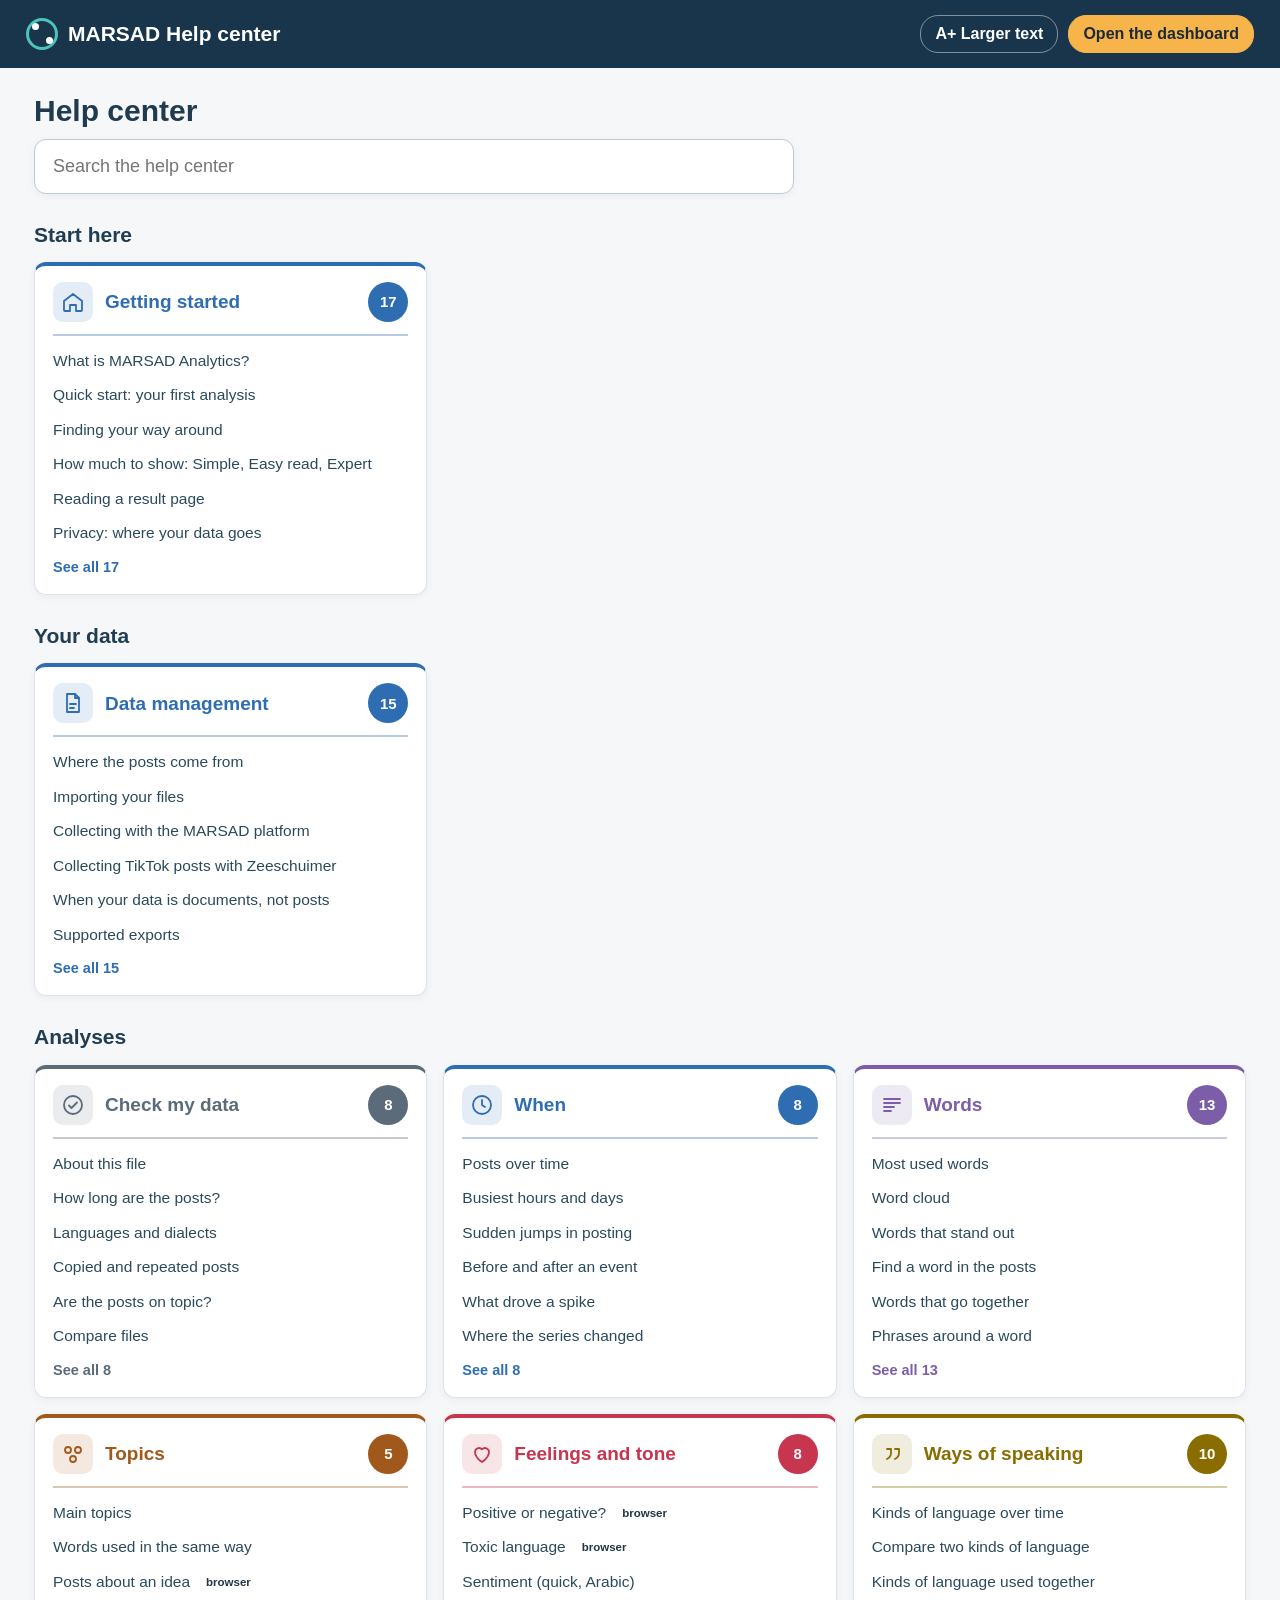
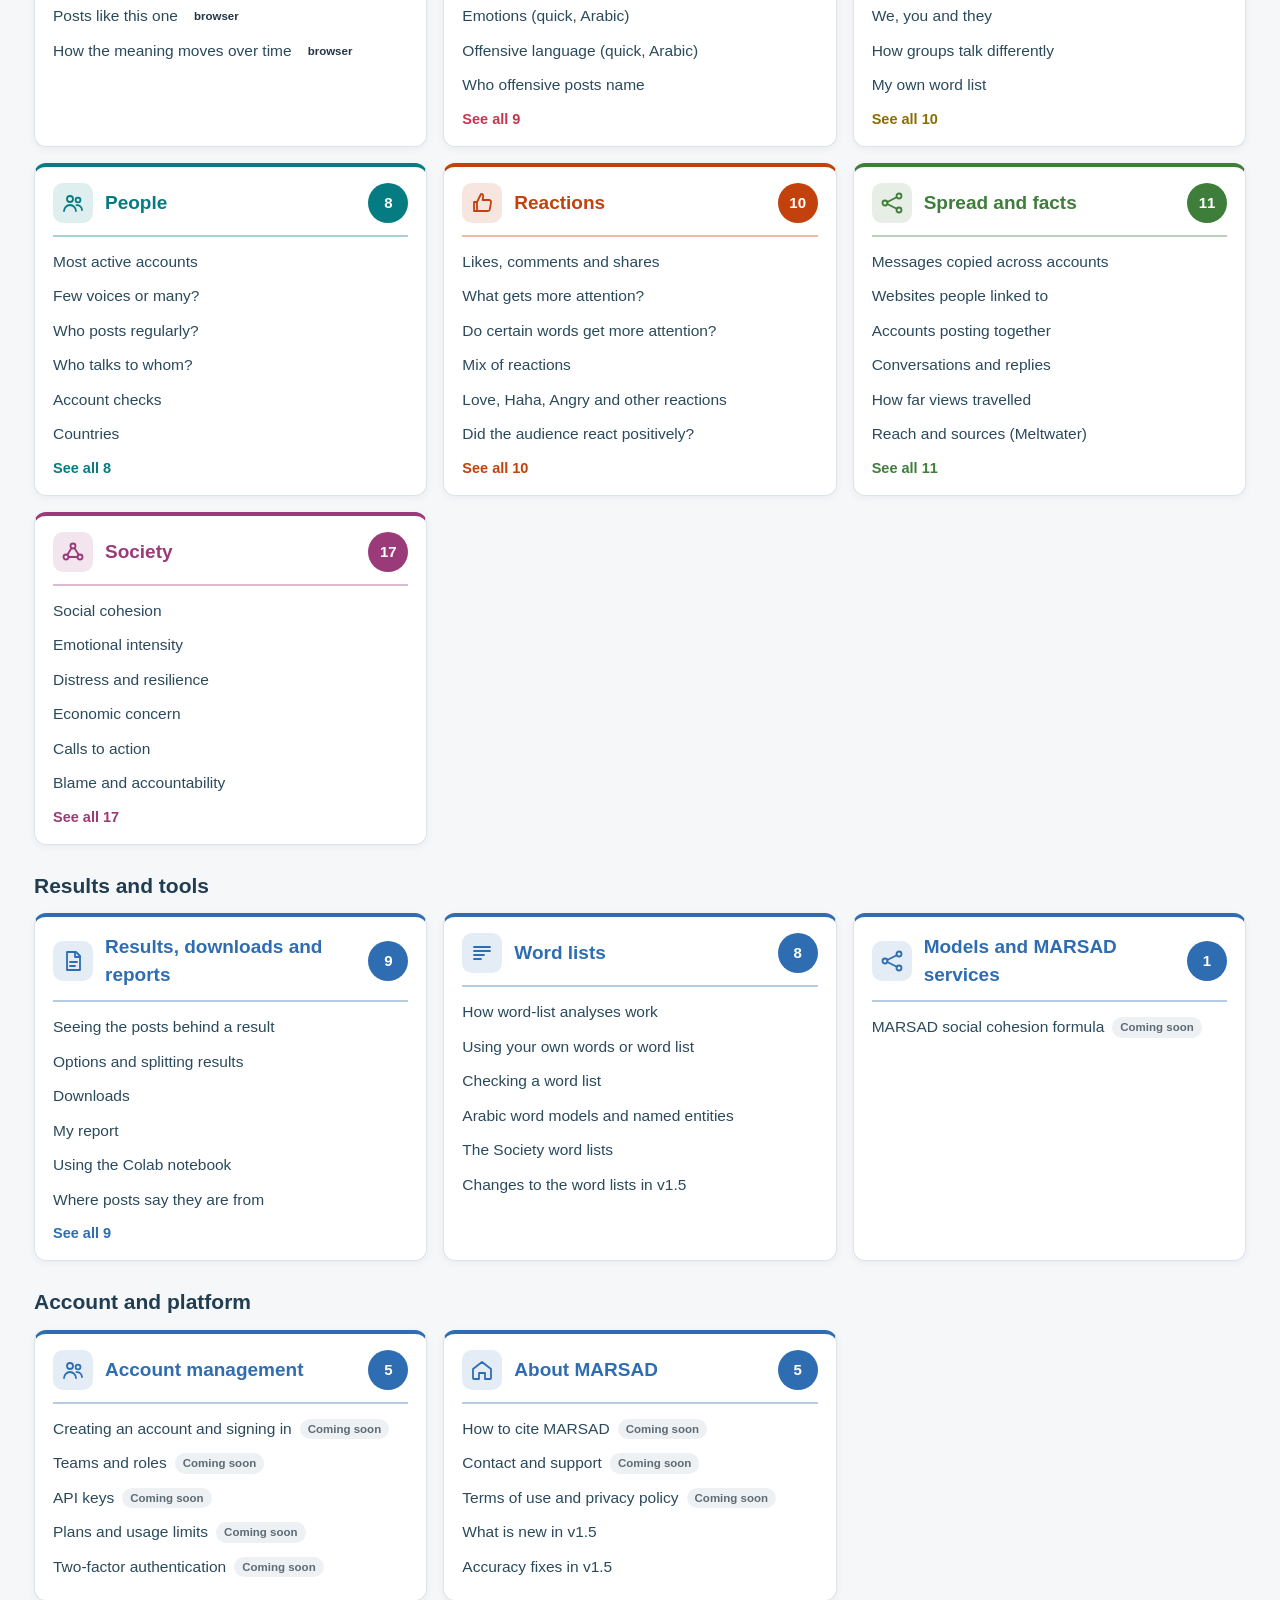
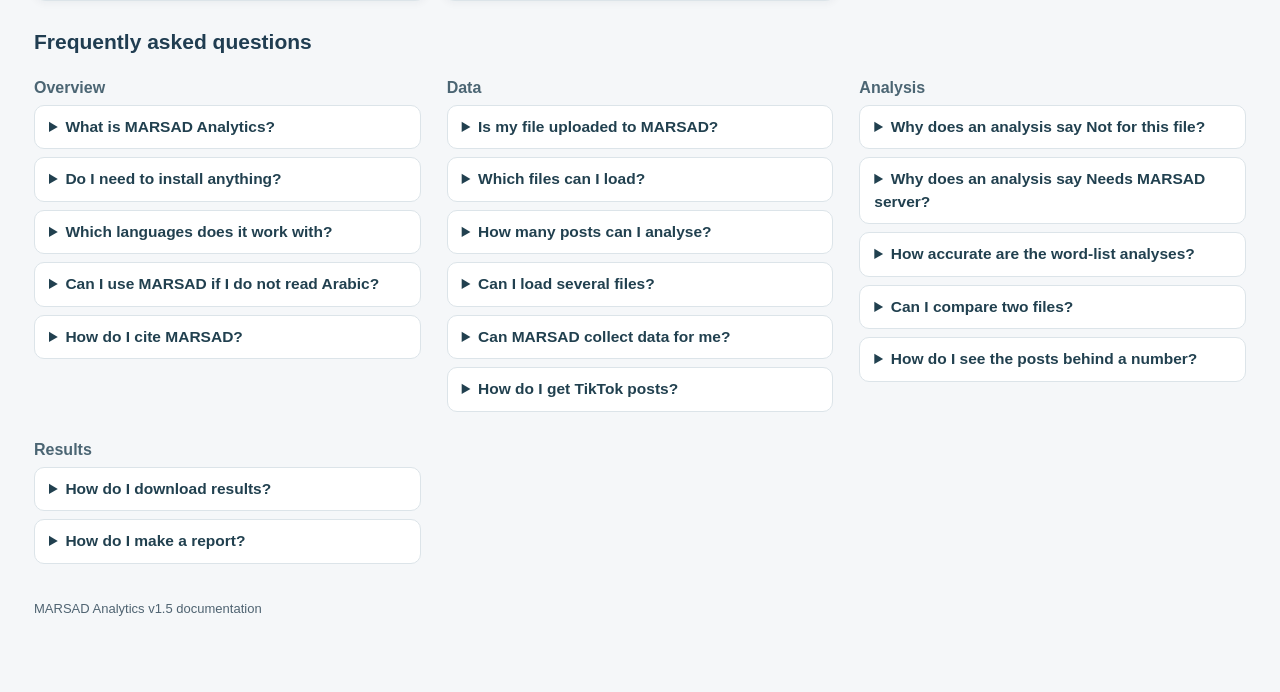
==== commit 523fc821: "Hide the names of the research datasets and word lists from help, menus and hover notes until the to" ====
--- a/docs.html
+++ b/docs.html
@@ -222,7 +222,7 @@
 </script>
 <script>
 "use strict";
-const DATA = {"version": "1.5", "groups": [{"id": "start", "title": "Start here"}, {"id": "data", "title": "Your data"}, {"id": "analyses", "title": "Analyses"}, {"id": "tools", "title": "Results and tools"}, {"id": "account", "title": "Account and platform"}], "categories": [{"id": "getting-started", "group": "start", "title": "Getting started", "icon": "home", "intro": "What the tool does and how to run your first analysis.", "count": 17, "ready": 17}, {"id": "data-management", "group": "data", "title": "Data management", "icon": "file", "intro": "Loading, cleaning, combining and comparing files.", "count": 15, "ready": 13}, {"id": "an-data", "group": "analyses", "title": "Check my data", "icon": "check", "intro": "Is my file complete and clean?", "count": 8, "ready": 8}, {"id": "an-time", "group": "analyses", "title": "When", "icon": "clock", "intro": "When did people post?", "count": 8, "ready": 8}, {"id": "an-words", "group": "analyses", "title": "Words", "icon": "text", "intro": "What words did people use?", "count": 13, "ready": 12}, {"id": "an-topics", "group": "analyses", "title": "Topics", "icon": "topics", "intro": "What were people talking about?", "count": 5, "ready": 2}, {"id": "an-feelings", "group": "analyses", "title": "Feelings and tone", "icon": "heart", "intro": "How did people feel, and how did they talk?", "count": 8, "ready": 7}, {"id": "an-framing", "group": "analyses", "title": "Ways of speaking", "icon": "quote", "intro": "How was the message framed?", "count": 10, "ready": 10}, {"id": "an-people", "group": "analyses", "title": "People", "icon": "people", "intro": "Who was posting, and who talks to whom?", "count": 8, "ready": 8}, {"id": "an-reactions", "group": "analyses", "title": "Reactions", "icon": "react", "intro": "How did people respond?", "count": 10, "ready": 10}, {"id": "an-spread", "group": "analyses", "title": "Spread and facts", "icon": "spread", "intro": "How did messages spread, and are they true?", "count": 11, "ready": 10}, {"id": "an-society", "group": "analyses", "title": "Society", "icon": "society", "intro": "What does it say about society?", "count": 17, "ready": 17}, {"id": "results", "group": "tools", "title": "Results, downloads and reports", "icon": "report", "intro": "Reading results, seeing the posts behind them, downloads and reports.", "count": 9, "ready": 9}, {"id": "word-lists", "group": "tools", "title": "Word lists", "icon": "text", "intro": "How word-list analyses work, and how to check or add a list.", "count": 8, "ready": 8}, {"id": "models", "group": "tools", "title": "Models and MARSAD services", "icon": "spread", "intro": "Analyses that use language models or MARSAD services.", "count": 1, "ready": 0}, {"id": "account", "group": "account", "title": "Account management", "icon": "people", "intro": "Signing in, teams, API keys and plans.", "count": 5, "ready": 0}, {"id": "about", "group": "account", "title": "About MARSAD", "icon": "home", "intro": "Citing MARSAD, contact, terms and what changed.", "count": 5, "ready": 2}], "articles": [{"cat": "getting-started", "slug": "what-is-marsad-analytics", "title": "What is MARSAD Analytics?", "status": "ready", "summary": "What the tool does, what it reads, and where it runs.", "html": "<p>MARSAD Analytics turns a file of social media posts into charts, tables and short findings. It is part of the MARSAD Observatory for Arabic social media analysis and works with Arabic, English and many other languages.<\/p>\n<p>You load an export (CrowdTangle, Meltwater, Meta Content Library, X, Reddit through Communalytic, or any table with a text column). The tool checks what the file contains and shows which analyses can run on it. There are 82 analyses in ten sections: Check my data, When, Words, Topics, Feelings and tone, Ways of speaking, People, Reactions, Spread and facts, and Society.<\/p>\n<p>Three ways to use it:<\/p>\n<div class='tw'><table><thead><tr><th>Where<\/th><th>For<\/th><th>Limits<\/th><\/tr><\/thead><tbody><tr><td>Web dashboard<\/td><td>Most users. Nothing to install.<\/td><td>About 50,000 posts per session; language models do not run in the browser<\/td><\/tr><tr><td>Colab notebook<\/td><td>Larger files and the language models (sentiment, emotion, toxicity, dialect)<\/td><td>Needs a Google account<\/td><\/tr><tr><td>MARSAD server<\/td><td>Searching the MARSAD corpus<\/td><td>In the MARSAD platform, not here: see <a href=\"#\" data-doc=\"where-posts-come-from\">Where the posts come from<\/a><\/td><\/tr><\/tbody><\/table><\/div>\n<p>All three run the same code, so the same file gives the same numbers everywhere.<\/p>"}, {"cat": "getting-started", "slug": "quick-start", "title": "Quick start: your first analysis", "status": "ready", "summary": "Load a file and read your first result in seven steps.", "html": "<ol><li>Open the dashboard and wait until the status at the top right shows <b>Ready<\/b>. The first visit takes up to a minute.<\/li><li>Drop your file on the box, or click it to choose a file. To try the tool first, click one of the <b>Practice files<\/b>: CrowdTangle, Meltwater, Reddit and Meta are mostly Arabic with some English, and <b>English (X)<\/b> is English only, for trying the tool without Arabic.<\/li><li>Click <b>Analyse<\/b>.<\/li><li>The <b>Overview<\/b> shows the number of posts and accounts, the main language, the dates, posts over time, the most used words and how concentrated the voices are.<\/li><li>Pick a section from the menu on the left, for example <b>Society<\/b>. Each tile is one analysis. <b>Ready<\/b> means it can run on your file.<\/li><li>Click a tile. The result shows key numbers, a chart and a table. Click any bar or point to read the posts behind it.<\/li><li>Click <b>+ Report<\/b> to keep a result, then open <b>My report<\/b> to download all kept results as one page.<\/li><\/ol>\n<p>Hover the small <b>i<\/b> next to any title, number or column for an explanation in plain words.<\/p>"}, {"cat": "getting-started", "slug": "finding-your-way", "title": "Finding your way around", "status": "ready", "summary": "Menu, colours, the You are here trail, Previous and Next, appearance.", "html": "<ul><li><b>Menu.<\/b> The left menu lists the ten sections. The number beside each (for example 6/8) is how many of its<\/li><\/ul>\n<p>analyses can run on your file. On a phone the menu becomes a row of buttons at the top.<\/p>\n<ul><li><b>Colours.<\/b> Each section has its own colour. The same colour marks its menu icon, its tiles, its page header and<\/li><\/ul>\n<p>the label above each analysis title, so you always know which section you are in.<\/p>\n<ul><li><b>You are here.<\/b> At the top of every page a trail such as Overview › Society › Moral values shows where you are.<\/li><\/ul>\n<p>Click any part of the trail, or the <b>Back<\/b> button, to go up.<\/p>\n<ul><li><b>Previous and Next.<\/b> At the bottom of each analysis, buttons take you to the previous or next analysis in the<\/li><\/ul>\n<p>same section, with your position (for example 9 of 17).<\/p>\n<ul><li><b>All analyses.<\/b> Lists every analysis with a search box.<\/li><li><b>Help.<\/b> The i marks open short help. This Help center has the full guide for every analysis.<\/li><li><b>Appearance.<\/b> The <b>Appearance<\/b> button in the top bar holds how much is on show, text size and contrast.<\/li><\/ul>\n<p>The page remembers all three.<\/p>\n<ul><li><b>Your file.<\/b> The amber button at the top shows the file you are working on. Click it to add or change files.<\/li><\/ul>"}, {"cat": "getting-started", "slug": "how-much-to-show", "title": "How much to show: Simple, Easy read, Expert", "status": "ready", "summary": "Three ways to show the tool, what Simple leaves out, and why no number changes when you switch.", "html": "<p>The <b>Appearance<\/b> button in the top bar sets how much of MARSAD is on screen. It changes what you see and nothing else. No count, percentage, denominator, confidence interval or caveat differs between the three. An analysis you have already run is not run again when you switch.<\/p>\n<div class='tw'><table><thead><tr><th>Mode<\/th><th>What you get<\/th><\/tr><\/thead><tbody><tr><td>Simple<\/td><td>A starting selection of analyses, the ones most files need first. Each with its plain explanation.<\/td><\/tr><tr><td>Easy read<\/td><td>The same selection, with larger text, more space between things, and controls big enough to hit.<\/td><\/tr><tr><td>Expert<\/td><td>Every analysis your file supports.<\/td><\/tr><\/tbody><\/table><\/div>\n<p><b>Simple shows a selection, and says so.<\/b> Under each section it tells you how many analyses it is showing and how many more run on your file, with <b>More analyses<\/b> to show the rest. Choosing a few analyses to put first is an editorial judgement, not a statistical one, so the tool states it rather than leaving you to notice. The selection is the same set the drafted report falls back to when your report is empty, so the dashboard and the report tell one story.<\/p>\n<p>If a section has none of the selected analyses, Simple shows that section in full instead of showing you an empty page.<\/p>\n<p><b>Easy read is a presentation choice, not a label about you.<\/b> It is there for anyone who wants bigger text and more room, for any reason.<\/p>\n<p><b>Text size and contrast are separate.<\/b> Both work in every mode and are remembered on their own, so you can have Expert with large text and high contrast. <b>Reset appearance<\/b> puts all three back.<\/p>\n<p><b>This is not the same as the Show all switch.<\/b> That one answers a different question: whether to list the analyses that cannot run on your file. The two work independently.<\/p>"}, {"cat": "getting-started", "slug": "reading-a-result", "title": "Reading a result page", "status": "ready", "summary": "Key numbers, chart and table, notes, options, downloads.", "html": "<p>Every analysis page has the same parts, from top to bottom:<\/p>\n<div class='tw'><table><thead><tr><th>Part<\/th><th>What it is<\/th><\/tr><\/thead><tbody><tr><td>Section label and title<\/td><td>The section colour and name, then the analysis name. The i beside the title opens its full explanation<\/td><\/tr><tr><td>Key numbers<\/td><td>Up to six numbers. Hover the i on each for what it means<\/td><\/tr><tr><td>Chart / Table<\/td><td>Switch between the chart and the tables. Some analyses have extra charts, shown as more buttons<\/td><\/tr><tr><td>Notes<\/td><td>Limits of this result for this file, for example a small sample or a word list that is not validated<\/td><\/tr><tr><td>Options<\/td><td>Change the settings of the analysis, for example split the results by time or by account<\/td><\/tr><tr><td>Download<\/td><td>Excel, CSV, the chart as PNG or SVG, and for networks a file for Gephi<\/td><\/tr><tr><td>+ Report<\/td><td>Keeps the result for <a href=\"#\" data-doc=\"my-report\">My report<\/a><\/td><\/tr><\/tbody><\/table><\/div>\n<p>Click a bar, point, word or table row to see <a href=\"#\" data-doc=\"posts-behind-results\">the posts behind it<\/a>.<\/p>"}, {"cat": "getting-started", "slug": "privacy", "title": "Privacy: where your data goes", "status": "ready", "summary": "Files stay in your browser; check provider terms and ethics approval.", "html": "<p>In the web dashboard your file is read and analysed <b>inside your browser<\/b>. It is not uploaded to MARSAD or to any other server. When you close the page, the data is gone.<\/p>\n<ul><li>Downloads and reports are saved to your own computer.<\/li><li>The page loads nothing from the internet: no fonts, no analytics, no trackers. Everything it needs is served with it,<\/li><\/ul>\n<p>so it also works with the network switched off, and no outside company learns that you opened it.<\/p>\n<ul><li>Two things reach the internet only if you ask for them: the Ask MARSAD chat, which sends your question and the<\/li><\/ul>\n<p>numbers of the results you have run (never the posts) to Claude when the page runs inside claude.ai, and a model or API that you connect yourself for the analyses that need one.<\/p>\n<ul><li>The Colab notebook runs in your Google account, under Google's terms.<\/li><li>Before analysing data from Meta Content Library, Meltwater or other providers, check their terms of use and your<\/li><\/ul>\n<p>institution's ethics approval.<\/p>\n<ul><li>Results about stress, wellbeing or health talk are for groups and periods, never judgments about one person.<\/li><\/ul>"}, {"cat": "data-management", "slug": "where-posts-come-from", "title": "Where the posts come from", "status": "ready", "summary": "Collection happens in the MARSAD platform; Analytics reads the files it produces.", "html": "<p>MARSAD Analytics reads files. This page never connects to a platform itself and holds none of your keys or logins: collection happens elsewhere and Analytics reads what it produces. The MARSAD platform's own data collection section gathers public posts into the MARSAD corpus; for the platforms that give researchers no usable export, a browser extension can record what you see as you browse.<\/p>\n<div class='tw'><table><thead><tr><th>You have<\/th><th>What to do<\/th><\/tr><\/thead><tbody><tr><td>A MARSAD collection<\/td><td>Download the finished collection and load the file<\/td><\/tr><tr><td>A research tool (Meltwater, CrowdTangle archive, Meta Content Library, Communalytic, a platform export)<\/td><td>Export a CSV or Excel file and load it: see <a href=\"#\" data-doc=\"supported-exports\">Supported exports<\/a><\/td><\/tr><tr><td>Nothing yet, and the source has an API<\/td><td>Collect it in the MARSAD platform and load the dataset: see <a href=\"#\" data-doc=\"platform-collectors\">Collecting with the MARSAD platform<\/a><\/td><\/tr><tr><td>Nothing yet, and the platform has no usable API (TikTok and others)<\/td><td>Record what you browse with Zeeschuimer, then load its file: see <a href=\"#\" data-doc=\"collecting-with-zeeschuimer\">Collecting TikTok posts with Zeeschuimer<\/a><\/td><\/tr><tr><td>Your own table<\/td><td>Any CSV, Excel or JSON with a text column works: see <a href=\"#\" data-doc=\"importing-files\">Importing your files<\/a><\/td><\/tr><\/tbody><\/table><\/div>\n<p>Keeping collection outside this page keeps your keys and logins out of it: anything typed into a web page can be read by scripts running on it. This is why MARSAD does not offer an API-key form here.<\/p>"}, {"cat": "getting-started", "slug": "languages", "title": "Which languages each analysis works in", "status": "ready", "summary": "Counts, time, accounts and networks work in any language; word lists are Arabic and English; each analysis carries a label.", "html": "<p>Most of MARSAD Analytics does not care what language your posts are in. Counts, dates, accounts, engagement, replies, links, hashtags, duplicate text and coordination all work on any language, because they count structure rather than meaning. The analyses that read meaning are the ones with a language limit, and those limits are real: an Arabic word list finds nothing in English, and a model trained on Arabic should not be pointed at English text.<\/p>\n<p>Every analysis carries a label on its tile, and the full statement sits under <b>Method<\/b> on its own page. The five labels mean:<\/p>\n<div class='tw'><table><thead><tr><th>Label<\/th><th>Analyses<\/th><th>Which ones<\/th><\/tr><\/thead><tbody><tr><td>Any language<\/td><td>44<\/td><td>DATA-1, DATA-3, DATA-6, DATA-7, DATA-8, PAPER-1, PAPER-2, PAPER-3, REACT-1, REACT-2, REACT-4, REACT-5, REACT-6, REACT-7, REACT-8, REACT-9, REACT-10, SOCIETY-2, SPREAD-2, SPREAD-3, SPREAD-4, SPREAD-5, SPREAD-6, SPREAD-10, SPREAD-11, SPREAD-12, SPREAD-13, TIME-1, TIME-2, TIME-3, TIME-4, TIME-6, TIME-7, TIME-8, WHO-1, WHO-2, WHO-3, WHO-4, WHO-5, WHO-6, WHO-7, WHO-8, WHO-10, WORDS-9<\/td><\/tr><tr><td>Any language written with spaces between words (not Chinese, Japanese or Thai)<\/td><td>16<\/td><td>DATA-2, DATA-4, DATA-5, FRAME-6, SPREAD-1, TIME-5, TOPIC-1, TOPIC-2, WORDS-1, WORDS-2, WORDS-3, WORDS-4, WORDS-5, WORDS-6, WORDS-7, WORDS-8<\/td><\/tr><tr><td>Arabic and English (MARSAD lexicons); other languages need your own word list (FRAME-6)<\/td><td>26<\/td><td>FRAME-1, FRAME-2, FRAME-3, FRAME-4, FRAME-5, FRAME-19, FRAME-20, REACT-3, SOCIETY-1, SOCIETY-3, SOCIETY-4, SOCIETY-5, SOCIETY-6, SOCIETY-7, SOCIETY-8, SOCIETY-9, SOCIETY-10, SOCIETY-11, SOCIETY-12, SOCIETY-13, SOCIETY-14, SOCIETY-15, SOCIETY-16, SOCIETY-17, WHO-9, WORDS-12<\/td><\/tr><tr><td>Languages of the model (listed on the card)<\/td><td>15<\/td><td>FRAME-7, FRAME-8, FRAME-9, FRAME-10, FRAME-11, FRAME-12, FRAME-13, FRAME-14, SPREAD-7, SPREAD-8, SPREAD-9, SPREAD-14, TOPIC-3, TOPIC-4, TOPIC-5<\/td><\/tr><tr><td>Arabic only<\/td><td>12<\/td><td>DIALECT-1, DIALECT-2, DIALECT-3, FRAME-15, FRAME-16, FRAME-17, FRAME-18, FRAME-21, FRAME-22, WORDS-10, WORDS-11, WORDS-13<\/td><\/tr><\/tbody><\/table><\/div>\n<h2>What the labels mean<\/h2>\n<p><b>Any language.<\/b> Nothing in the analysis depends on the words themselves. Safe on any file.<\/p>\n<p><b>Any language written with spaces between words.<\/b> Words are split on spaces and punctuation. Fine for English, Arabic, French, Indonesian and most others. Not meaningful for Chinese, Japanese or Thai, which are written without spaces; MARSAD says so on the result when it sees much of that text in your file.<\/p>\n<p><b>Arabic and English word lists.<\/b> The MARSAD word lists were built for Arabic, with a thinner English list beside them. On an English-only file these analyses still run, but only the English list is doing anything, and MARSAD says so on the result. For another language, build your own list with <b>Your own word list (FRAME-6)<\/b>, which works in any language.<\/p>\n<p><b>Languages of the model.<\/b> The analysis sends your posts to a classifier. Which languages it handles is the model's property, not MARSAD's, and the card names the model. Connect an English or multilingual model and these analyses work in that language.<\/p>\n<p><b>Arabic only.<\/b> The word list or model behind the analysis is Arabic and has no equivalent for other languages. Run one of these on a file that is mostly not Arabic and it will produce a near-empty chart. MARSAD puts a notice at the top of the result saying what share of your posts is actually Arabic.<\/p>\n<h2>Two word lists you can use but not download<\/h2>\n<p>The MADAR regional lists and the NileULex sentiment lists come from other research groups. MARSAD has the right to use them, and the analyses built on them work normally. What the browser build carries is a sealed copy: a keyed hash of each term and none of the terms themselves. Matching is a membership test, so every number is the same as it would be with the lists in the clear; there is simply no word list in the download. If you need the lists themselves for your own work, get them from their own distributors under their own terms.<\/p>\n<h2>Trying it without Arabic<\/h2>\n<p>The start page offers an <b>English (X)<\/b> practice file: around 1,500 invented English posts about an invented city transport debate, in X (Twitter) export shape. It has the things the analyses look for, including a burst of identical campaign wording and some reply threads, so you can see what each one produces before you load your own data.<\/p>\n<h2>The interface itself<\/h2>\n<p>The interface is in English and Arabic. The language of the interface is separate from the language of your posts: you can read the interface in Arabic while analysing English posts, or the other way round.<\/p>"}, {"cat": "getting-started", "slug": "what-was-audited", "title": "What an outside audit found, and what changed", "status": "ready", "summary": "The 7 November 2026 audit's sixteen findings, the five defects fixed, and what is labelled exploratory instead.", "html": "<p>An independent audit of version 1.5 on 7 November 2026 reported sixteen findings. Five were reproducible calculation or crash defects; the rest were limits on what the figures support, a licensing question about two word lists, and checks that can only be done on a deployed site. Every reproducible defect is fixed and each has a test that fails on the old code. This article says what they were, because a reader who used the tool before these fixes may have numbers that need checking.<\/p>\n<div class='tw'><table><thead><tr><th>What was wrong<\/th><th>What it affected<\/th><th>Now<\/th><\/tr><\/thead><tbody><tr><td><b>Check on my data<\/b> pooled the judged posts without weighting<\/td><td>The sample takes about the same number of posts from every predicted label, so rare labels are over-represented. The overall accuracy was the average of the label rates, not the rate across your posts. In one test a model right on 90% of posts was reported at 50%.<\/td><td>The overall rate is weighted by how common each label is, and the figure says so. The unweighted number is still shown beside it.<\/td><\/tr><tr><td>A comparison of two shares had a zero-width range at the extremes<\/td><td>Comparing 0 of 20 against 20 of 20 gave a 95% range of exactly 100 to 100 points, which claimed certainty no sample of that size can support.<\/td><td>The range is now Newcombe's score interval, checked against an independent implementation. The same comparison gives 77 to 100 points.<\/td><\/tr><tr><td>A confidence filter changed the chart but not the stated basis<\/td><td>With a filter set, a chart drawn from one post said it was based on three. Percentages used the wrong denominator.<\/td><td>The basis, the chart title and the percentage toggle all use the number above the filter, and the title names the filter.<\/td><\/tr><tr><td><b>Social cohesion<\/b> failed when every reviewed post was toxic<\/td><td>The analysis returned an error instead of a civil-tone score of 0%.<\/td><td>It returns the score.<\/td><\/tr><tr><td>An annotation sheet with a value other than 0 or 1 crashed<\/td><td>The error came from inside the statistics and said nothing about the sheet.<\/td><td>The sheet is checked first, and the message names the column, the bad values and what to do. Duplicate post ids and mixed word lists are refused too.<\/td><\/tr><tr><td>The percentage toggle divided every chart by the number of posts<\/td><td>A chart counting word matches or reactions can exceed the number of posts, so the percentages were of nothing.<\/td><td>A chart states its own denominator where it knows one; otherwise the toggle checks that the numbers fit and leaves the chart in counts if they do not.<\/td><\/tr><tr><td>The offensive-language model used three group words as features<\/td><td>The model card said group words are not used as features. Three inflected forms had slipped through, each raising the score, so naming a group pushed a post toward offensive.<\/td><td>The model was retrained with those forms excluded. Accuracy is unchanged (macro F1 0.752 against 0.754). A test now asserts that removing a group word from a sentence does not move the score.<\/td><\/tr><tr><td>Two research word lists were downloadable from the public bundle<\/td><td>Anything in the bundle lands on the reader's disk, so MADAR and NileULex could be taken out of MARSAD as datasets.<\/td><td>Both still work, but the browser build carries them <b>sealed<\/b>: keyed hashes of the terms and none of the words. Results are identical, checked term by term over all 7,499 entries, and there is no list in the bundle to take.<\/td><\/tr><tr><td>Documented card counts had drifted<\/td><td>The README said 94 entries while the registry held 97.<\/td><td>The counts are checked against the registry by a test.<\/td><\/tr><\/tbody><\/table><\/div>\n<h2>What is still exploratory, and says so<\/h2>\n<p>Three things the audit asked to be labelled rather than fixed, because they are limits rather than errors:<\/p>\n<ul><li><b>Word-list analyses.<\/b> No word list has been checked against posts. Any result built on one now opens with an<\/li><\/ul>\n<p>exploratory notice naming the lists and saying the figures count listed words rather than measuring the thing the list is named after. See <a href=\"#\" data-doc=\"checking-word-lists\">Checking a word list<\/a>.<\/p>\n<ul><li><b>adjusted_%_other_dataset.<\/b> This rescales a share by how the model scored on a different set of posts. It<\/li><\/ul>\n<p>only holds if the model errs the same way on yours, and where it does not the adjusted figure can be further from the truth than the plain share. It is dropped entirely once you have judged a sample of your own posts.<\/p>\n<ul><li><b>Social cohesion.<\/b> An average of whichever components your file supports, with no outside measure behind it.<\/li><\/ul>\n<p>The components are now named on the chart and in the notes, and the index should not be compared across files unless both used the same components.<\/p>\n<h2>Tested on a corpus the models never saw<\/h2>\n<p>A follow-up audit on the same day confirmed every fix and asked for model quality on data outside the training collection. The sentiment model was scored on TSAC, a Tunisian Arabic corpus of television comments from 2017 that played no part in training, validation or feature selection:<\/p>\n<div class='tw'><table><thead><tr><th>TSAC test set<\/th><th>Figure<\/th><\/tr><\/thead><tbody><tr><td>Items in the corpus<\/td><td>3,400, of which 1,551 are Arabic script<\/td><\/tr><tr><td>Items the model called positive or negative<\/td><td>1,118<\/td><\/tr><tr><td>Macro F1 on those<\/td><td>0.81<\/td><\/tr><tr><td>Always answering the commoner label<\/td><td>0.53<\/td><\/tr><tr><td>Answered neutral, which TSAC has no label for<\/td><td>28%<\/td><\/tr><tr><td>Accuracy if those neutral answers are counted as wrong<\/td><td>0.59<\/td><\/tr><\/tbody><\/table><\/div>\n<p>The model generalises better here than its own headline figure suggests, because TSAC asks a simpler question: two clear classes rather than three with a hard neutral. The 28% neutral rate is the honest caveat. On TUNIZI, Tunisian written in Latin letters, the language router sends every one of the 3,000 items away from the Arabic model instead of labelling it, which is the behaviour you want.<\/p>\n<p>Full figures: <code>docs/external_validation_v1.5.csv<\/code>, rebuilt by <code>research_tools/external_validation.py<\/code>.<\/p>\n<h2>What has not been tested<\/h2>\n<p>A load test and a penetration test of the hosted site have not been run. The Arabic interface was checked at 390, 768 and 1440 pixels wide, with right-to-left layout, mirrored panels and right-to-left tables confirmed; chart interiors are drawn by the chart library and do not mirror, and no screen-reader user has tested the tool. No word list has been checked against annotated posts, and the emotion and toxicity models have not been scored on an outside corpus the way sentiment now has.<\/p>\n<h2>Checked on every change<\/h2>\n<p><code>tests/acceptance_pack.json<\/code> holds reference values for one file from each export format, worked out from the cleaned table without any analysis code: row counts, the Gini and Herfindahl concentration measures, the ten and one per cent account shares, the busiest hour, engagement totals, text statistics and the sentiment label mix, each tied to the file's SHA-256 and to the model's vocabulary size. <code>tests/test_acceptance_pack.py<\/code> puts the same questions to the analyses and fails if any answer moves. A GitHub Actions workflow runs that, the regression tests for every audited defect, and the full suite on three Python versions for every change.<\/p>"}, {"cat": "data-management", "slug": "importing-files", "title": "Importing your files", "status": "ready", "summary": "File types, the one column you need, and size.", "html": "<p>Drop one or more files on the box on the start page, or click it to choose them.<\/p>\n<div class='tw'><table><thead><tr><th>File type<\/th><th>Extensions<\/th><\/tr><\/thead><tbody><tr><td>Comma or tab separated<\/td><td>.csv, .tsv, .txt<\/td><\/tr><tr><td>Excel<\/td><td>.xlsx, .xls<\/td><\/tr><tr><td>JSON<\/td><td>.json, .jsonl, .ndjson<\/td><\/tr><\/tbody><\/table><\/div>\n<ul><li>The only column the tool needs is the <b>text<\/b> of each post. Dates, accounts, likes and other columns switch on<\/li><\/ul>\n<p>more analyses: see <a href=\"#\" data-doc=\"columns-guide\">Which columns unlock which analyses<\/a>.<\/p>\n<ul><li>The tool recognises the export format by its columns: see <a href=\"#\" data-doc=\"supported-exports\">Supported exports<\/a>.<\/li><li>Up to about 50,000 posts in total work well in the browser. For more, see <a href=\"#\" data-doc=\"large-datasets\">Large datasets<\/a>.<\/li><li>To add a file later, click the amber <b>Change or add files<\/b> button at the top.<\/li><\/ul>"}, {"cat": "data-management", "slug": "platform-collectors", "title": "Collecting with the MARSAD platform", "status": "ready", "summary": "The platform's 25 news and social routes, what each needs, and why their text is metadata.", "html": "<p>The MARSAD platform collects from news and social APIs on its own servers and saves the result as a dataset you download and load here. Twenty-five sources are wired up. Your administrator decides which of them run, and turns a source on only once its licence and its live API have been checked, so the list you see in the platform is usually shorter than the list below.<\/p>\n<p>Nothing about this happens in Analytics. No key, token or login is typed into this page, which is deliberate: anything typed into a web page can be read by scripts running on it.<\/p>\n<h2>News, fourteen routes<\/h2>\n<div class='tw'><table><thead><tr><th>Source<\/th><th>What it needs<\/th><\/tr><\/thead><tbody><tr><td>GDELT<\/td><td>Nothing. The one route that works with no credential at all<\/td><\/tr><tr><td>Publisher RSS<\/td><td>Feeds your administrator has added by hand. You cannot point it at an arbitrary address<\/td><\/tr><tr><td>Media Cloud<\/td><td>A key, and the collection ids your administrator has approved<\/td><\/tr><tr><td>Event Registry<\/td><td>A key<\/td><\/tr><tr><td>GNews<\/td><td>A key<\/td><\/tr><tr><td>NewsData.io<\/td><td>A key<\/td><\/tr><tr><td>NewsAPI.org<\/td><td>A key. The free developer tier is not a production licence<\/td><\/tr><tr><td>The Guardian<\/td><td>A key. Check what the licence allows you to republish<\/td><\/tr><tr><td>New York Times<\/td><td>A key. Check what the licence allows you to republish<\/td><\/tr><tr><td>Currents<\/td><td>A key<\/td><\/tr><tr><td>APITube<\/td><td>A key<\/td><\/tr><tr><td>Perigon<\/td><td>A key<\/td><\/tr><tr><td>Webz.io<\/td><td>A key<\/td><\/tr><tr><td>Mediastack<\/td><td>A key<\/td><\/tr><\/tbody><\/table><\/div>\n<h2>Social, eleven routes<\/h2>\n<div class='tw'><table><thead><tr><th>Source<\/th><th>What it needs<\/th><\/tr><\/thead><tbody><tr><td>Mastodon<\/td><td>A hashtag, on an instance your administrator has allowed<\/td><\/tr><tr><td>Tumblr<\/td><td>A key<\/td><\/tr><tr><td>X<\/td><td>A paid API tier<\/td><\/tr><tr><td>Threads<\/td><td>A token with keyword-search permission, which Meta grants case by case<\/td><\/tr><tr><td>Facebook<\/td><td>A token for the Pages you have connected. Only those Pages, never Facebook at large<\/td><\/tr><tr><td>Instagram<\/td><td>A token for the professional accounts you have connected. Only those accounts<\/td><\/tr><tr><td>TikTok<\/td><td>A Research API token. TikTok approves these per project, and it lists the United States and Europe as the regions a researcher can apply from, so check eligibility before counting on it<\/td><\/tr><tr><td>Bluesky, Reddit, Telegram, YouTube<\/td><td>Already running in the platform<\/td><\/tr><\/tbody><\/table><\/div>\n<h3>Two routes to TikTok, and they are not the same<\/h3>\n<p>The Research API answers a keyword query against TikTok's own index, which supports a sampling claim that browsing cannot. The terms also require you to refresh the data at least every fifteen days and delete anything the API no longer returns, so a TikTok set collected this way is not a fixed archive you can re-analyse a year later. <a href=\"#\" data-doc=\"collecting-with-zeeschuimer\">Zeeschuimer<\/a> needs no approval and no key, and returns the posts you scrolled past. Use the API where you have access and want the query, and Zeeschuimer where you do not, or where what a viewer in a particular place is actually shown is the thing you are studying. Say which one you used; a reader cannot tell from the data.<\/p>\n<p>Meta Content Library is not one of these routes. It needs its own approval and its own access, and a general-purpose collector would misrepresent what it allows.<\/p>\n<h2>The one thing to know before you analyse the result<\/h2>\n<p><b>These routes collect metadata, not content.<\/b> A row holds the headline, the provider's own summary, the link, the outlet, the language and the time. It does not hold the article. For the social routes the post text is there, because on those platforms the post is the whole item.<\/p>\n<p>That matters for what you can claim. Word frequencies, topics, sentiment and tone computed on a news file describe how an item was billed, not what it said, and they are computed over a few dozen words per row rather than a few hundred. MARSAD puts a notice above the numbers whenever it reads such a file, so a reader of your report sees it too. Counts, dates, outlets and languages are unaffected: those are what the routes are good for.<\/p>\n<p>The rights column on every row says <code>metadata_only_check_provider_terms<\/code>. That is a reminder, not a permission. Each provider's own terms decide what you may republish, and they differ.<\/p>\n<h2>What MARSAD reads from the file<\/h2>\n<div class='tw'><table><thead><tr><th>MARSAD column<\/th><th>From the collector<\/th><\/tr><\/thead><tbody><tr><td>text<\/td><td>headline and summary joined, or the post text for a social route<\/td><\/tr><tr><td>created_at<\/td><td>when the item was published<\/td><\/tr><tr><td>collected_at<\/td><td>when the collection ran, kept separate and never used as the post date<\/td><\/tr><tr><td>platform<\/td><td>worked out from the route: all fourteen news routes become <code>news<\/code>, the social ones name themselves<\/td><\/tr><tr><td>source<\/td><td>the outlet, the Mastodon instance or the connected account<\/td><\/tr><tr><td>author<\/td><td>the account, for the routes where the account is what was collected<\/td><\/tr><tr><td>url, language, post_id<\/td><td>as collected<\/td><\/tr><\/tbody><\/table><\/div>\n<h2>Known gaps<\/h2>\n<p>The collectors do not yet page through long result sets, back off when a provider rate-limits them, remove the same story arriving under two URLs, or run on a schedule. Treat a collection as one query at one moment, and say so in your method section.<\/p>"}, {"cat": "data-management", "slug": "collecting-with-zeeschuimer", "title": "Collecting TikTok posts with Zeeschuimer", "status": "ready", "summary": "Record TikTok and other platforms in your own browser, then load the capture here.", "html": "<p>TikTok, Instagram and several other platforms give researchers no usable export and block ordinary scraping. Zeeschuimer is a free browser extension from the Digital Methods Initiative at the University of Amsterdam that solves this from the other side: it watches the data the platform sends to your own browser while you scroll, and keeps a copy of every post you saw. You then export that copy and load it here.<\/p>\n<h2>What you need<\/h2>\n<div class='tw'><table><tbody><tr><td>Browser<\/td><td>Firefox, or another Firefox-based browser. Zeeschuimer is a Firefox extension and does not run in Chrome, Edge or Safari<\/td><\/tr><tr><td>Extension<\/td><td>The signed <code>.xpi<\/code> from the <a href=\"https://github.com/digitalmethodsinitiative/zeeschuimer/releases\" target=\"_blank\" rel=\"noopener\">releases page<\/a><\/td><\/tr><tr><td>Account<\/td><td>Your own account on the platform, used normally. Zeeschuimer adds no requests of its own<\/td><\/tr><\/tbody><\/table><\/div>\n<h2>The four steps<\/h2>\n<ol><li>Install the extension. A Zeeschuimer button appears in the toolbar. In Firefox you may have to pin it from the extensions menu before you can see it.<\/li><li>Click the button, switch recording on for the platform you want, and browse. Scroll through the feed, a hashtag, a search or an account's page. Everything that appears on screen is recorded locally.<\/li><li>Click the button again when you are done. It lists what was captured, per platform. Export <b>.ndjson (original)<\/b>. That is the full record, for every platform the extension supports. The <b>.csv<\/b> option is the extension's own simplified table and MARSAD reads it too, but the <code>.ndjson<\/code> keeps every field.<\/li><li>Load the file here with <b>Upload your data<\/b>. MARSAD recognises both shapes, reads the platform out of the file, and maps the columns for you.<\/li><\/ol>\n<h2>What MARSAD reads from it<\/h2>\n<div class='tw'><table><thead><tr><th>MARSAD column<\/th><th>From a TikTok capture<\/th><\/tr><\/thead><tbody><tr><td>text<\/td><td>the post caption, hashtags included<\/td><\/tr><tr><td>created_at<\/td><td>the post's own creation time, in UTC<\/td><\/tr><tr><td>collected_at<\/td><td>when you saw it, kept separate and never used as the post date<\/td><\/tr><tr><td>author<\/td><td>the account handle<\/td><\/tr><tr><td>post_id, url<\/td><td>the post id, and a tiktok.com link rebuilt from handle and id<\/td><\/tr><tr><td>likes, comments, shares<\/td><td>the post's counters at the moment you saw it<\/td><\/tr><tr><td>views_post<\/td><td>plays<\/td><\/tr><tr><td>followers<\/td><td>the author's follower count at the moment you saw it<\/td><\/tr><\/tbody><\/table><\/div>\n<p>Engagement counts are a snapshot of the moment of capture, not a final figure. Two captures of the same post days apart will disagree, and that is the platform changing, not an error. If you capture the same posts twice, load both files and MARSAD keeps one row per post: see <a href=\"#\" data-doc=\"combining-files\">Combining files<\/a>.<\/p>\n<h2>The one limit to state in your write-up<\/h2>\n<p>A Zeeschuimer file holds the posts you happened to see, in the order you saw them, through an account the platform's recommender knows. It is a record of one browsing session. It is not a random sample, not a complete set of anything, and it is not reproducible by someone else browsing the same hashtag. This is a legitimate way to study platforms that refuse access, and it is used in published research, but the sampling has to be described rather than left implied. Say what you browsed, from which kind of account, when, and for how long.<\/p>\n<p>Zeeschuimer is maintained by its own team, and platform changes can break a capture module until it is updated. If a file comes out empty or short, check the extension's issues page before suspecting MARSAD.<\/p>\n<p>Zeeschuimer is published under the Mozilla Public License 2.0 and has a DOI, so cite it alongside MARSAD when you use it: 10.5281/zenodo.6826877.<\/p>\n<h2>The other route to TikTok<\/h2>\n<p>MARSAD also has a TikTok Research API collector, in the platform rather than in your browser. It answers a keyword query rather than recording a browsing session, which is a stronger sampling claim, but TikTok approves access per project and lists the United States and Europe as the regions a researcher can apply from. See <a href=\"#\" data-doc=\"platform-collectors\">Collecting with the MARSAD platform<\/a> for which to use when.<\/p>"}, {"cat": "data-management", "slug": "documents-not-posts", "title": "When your data is documents, not posts", "status": "ready", "summary": "Splitting long documents into parts, the four cards for page histories, language versions, readership and papers, and why a citation count is not a like.", "html": "<p>Most of MARSAD assumes a file of many short texts, each written once by an account, with likes and shares attached. Encyclopedia articles, papers, page histories and readership series are none of those things, and the collectors added in v1.5 bring all four. This page covers what changes, what to switch on, and the four cards that read these shapes directly.<\/p>\n<h2>One row per document hides what is in it<\/h2>\n<p>A Wikipedia article collected whole arrives as a single row of tens of thousands of characters. Everything that counts rows then has almost nothing to count: three articles cannot be topic-modelled into anything meaningful, \"how long are the posts\" is one enormous number, and a single sentiment score stands for an entire article.<\/p>\n<p><b>Prepare posts<\/b> now offers <b>Split long documents into parts<\/b>, with two choices:<\/p>\n<div class='tw'><table><thead><tr><th>Choice<\/th><th>What a row becomes<\/th><\/tr><\/thead><tbody><tr><td>By section heading<\/td><td>One row per section, keeping the heading as the part's label. Documents with no headings fall back to paragraphs<\/td><\/tr><tr><td>By paragraph<\/td><td>One row per paragraph, with short paragraphs joined until each is worth analysing<\/td><\/tr><\/tbody><\/table><\/div>\n<p>Rows under 1,200 characters pass through untouched, so a file mixing articles and posts is not disturbed. Every part keeps a link to the document it came from, so a result can always be rolled back up. A part longer than 4,000 characters is cut again at a sentence end, never mid-sentence.<\/p>\n<p>One thing cannot be split. A pageview count or a citation count belongs to the document, not to its third paragraph, so it stays on the first part and the rest are left blank. Totals are therefore unchanged, and an average per part is visibly missing rather than quietly invented. The split is an option like any other on that panel: clear it and the file returns to one row per document.<\/p>\n<h2>Four cards for these shapes<\/h2>\n<p><b>How a page changed (TIME-7).<\/b> From a Wikipedia revision history: the size of the page after every edit, bytes added and removed per period, who did the editing, and which edits were undone. Reverts are read from the edit summary, in English, Arabic, French, Spanish or German wordings, so an unannounced revert is not counted and a summary that merely mentions the word is. This is one page being rewritten, not many people posting, so nothing here is reach or audience.<\/p>\n<p><b>Attention against coverage (TIME-8).<\/b> Load a Wikipedia pageview series together with a file of posts or news articles from the same period. The card lays both on one calendar, then slides coverage up to a week in each direction to see which shift matches readership best. A negative shift means the coverage moved first. Two counts rising together is not one causing the other: usually an event caused both.<\/p>\n<p><b>Same subject, different language (DATA-7).<\/b> From the Wikipedia compare-languages mode: how long each version is, how many sections and links it has, when it was last edited, and which years it names. It compares the shape of the versions, not what they say. Comparing content across languages needs translation or a multilingual model, and neither is run here, so read this as a coverage measure and go to the text itself for the rest. A shorter version is not a worse one: length follows how many editors a language edition has.<\/p>\n<p><b>Venues, authors and citations (WHO-10).<\/b> From OpenAlex or Crossref: papers per year, per venue and per author, and how unevenly citations are spread. Citation counts are the index's figure on the day you collected, and a recent paper has had less time to gather them.<\/p>\n<h2>Numbers that are not engagement<\/h2>\n<p>These sources put a different quantity in the same column. A citation count held in <code>likes<\/code> would otherwise be charted and reported as popularity, so MARSAD renames it wherever it is shown:<\/p>\n<div class='tw'><table><thead><tr><th>Source<\/th><th>Reads as<\/th><\/tr><\/thead><tbody><tr><td>OpenAlex, Crossref<\/td><td>Citations<\/td><\/tr><tr><td>Wikipedia<\/td><td>Pageviews<\/td><\/tr><tr><td>Hacker News<\/td><td>Points<\/td><\/tr><tr><td>Stack Exchange<\/td><td>Score, and Answers for comments<\/td><\/tr><tr><td>Reddit<\/td><td>Score<\/td><\/tr><tr><td>Hugging Face<\/td><td>Downloads<\/td><\/tr><\/tbody><\/table><\/div>\n<p>Cards that use these also carry a line saying what the column really holds, so it reaches your method section rather than stopping at the screen.<\/p>\n<h2>Threads<\/h2>\n<p>YouTube comments and Hacker News comments are collected with a link to the comment they answer, so <b>Conversations and replies<\/b> and <b>Who talks to whom<\/b> work on them as they do on any reply tree. Wikipedia talk pages are collected one discussion section per row, which is the unit editors argue in, rather than as a tree.<\/p>\n<h2>Cards that are not offered here<\/h2>\n<p>The Arabic word lists and the Arabic word models (sentiment, emotions, offensive language, the MADAR and NileULex dialect cards) are now shown only where a file actually contains Arabic. Run on English Wikipedia or on French abstracts they would return confident numbers from a handful of accidental matches, which is worse than returning nothing. If your file is mixed, they run on the Arabic part as before.<\/p>"}, {"cat": "data-management", "slug": "supported-exports", "title": "Supported exports", "status": "ready", "summary": "Meta Content Library, CrowdTangle, Meltwater, Communalytic and any table; tested against full real headers.", "html": "<div class='tw'><table><thead><tr><th>Source<\/th><th>How it is recognised<\/th><th>Notes<\/th><\/tr><\/thead><tbody><tr><td>Meta Content Library<\/td><td>Its column names (at least three)<\/td><td>Facebook and Instagram; reactions, views, owner type, country of the page admin<\/td><\/tr><tr><td>CrowdTangle (archives)<\/td><td>Its column names<\/td><td>Facebook reactions, page category, followers, overperforming score, video data<\/td><\/tr><tr><td>Meltwater<\/td><td>Its column names<\/td><td>Many platforms in one file (X, Facebook, Instagram, Reddit, YouTube, TikTok, news); reach; Meltwater's own sentiment<\/td><\/tr><tr><td>Reddit through Communalytic<\/td><td>Generic table<\/td><td>Title and body are joined into one text; reply ids give threads and networks<\/td><\/tr><tr><td>MARSAD platform collectors<\/td><td>Its provider and rights columns<\/td><td>News and social routes in one shape; the provider becomes the platform, and the file is flagged as metadata: see <a href=\"#\" data-doc=\"platform-collectors\">Collecting with the MARSAD platform<\/a><\/td><\/tr><tr><td>Zeeschuimer (.ndjson or .csv)<\/td><td>Its envelope columns, or its mapper's columns<\/td><td>TikTok, Instagram, X, Threads and the other platforms it supports; the platform is read from the file: see <a href=\"#\" data-doc=\"collecting-with-zeeschuimer\">Collecting TikTok posts with Zeeschuimer<\/a><\/td><\/tr><tr><td>X and any other table<\/td><td>Generic table<\/td><td>Columns are matched by name: text, message, content, body, tweet, caption...; created_at, date, timestamp...<\/td><\/tr><\/tbody><\/table><\/div>\n<p>If a generic file is not read as expected, rename the text column to <b>text<\/b> and the date column to <b>created_at<\/b>.<\/p>\n<h2>What has been tested<\/h2>\n<p>Each format is tested against the full header set of a real export from that source, not only the columns MARSAD reads. A real export carries columns MARSAD ignores, placeholder cells such as <code>-<\/code>, and numbers written with thousands separators such as <code>1,350<\/code>; all of those are handled. The formats checked this way:<\/p>\n<div class='tw'><table><thead><tr><th>Format<\/th><th>Columns in a full export<\/th><th>Checked<\/th><\/tr><\/thead><tbody><tr><td>CrowdTangle historical CSV<\/td><td>40<\/td><td>Yes<\/td><\/tr><tr><td>Meta Content Library (flattened)<\/td><td>28<\/td><td>Yes<\/td><\/tr><tr><td>Meltwater Explore CSV (UTF-16, tab separated)<\/td><td>37<\/td><td>Yes<\/td><\/tr><tr><td>X (Twitter) API v2<\/td><td>17<\/td><td>Yes<\/td><\/tr><tr><td>Reddit comment dump (PRAW or Pushshift fields)<\/td><td>20<\/td><td>Yes<\/td><\/tr><tr><td>YouTube comments<\/td><td>10<\/td><td>Yes<\/td><\/tr><tr><td>TikTok Research API<\/td><td>12<\/td><td>Yes<\/td><\/tr><tr><td>Zeeschuimer TikTok .ndjson (envelope plus nested post)<\/td><td>9 top level, flattened<\/td><td>Yes<\/td><\/tr><tr><td>Zeeschuimer TikTok .csv (the extension's own mapper)<\/td><td>37<\/td><td>Yes<\/td><\/tr><tr><td>Instagram Graph API<\/td><td>9<\/td><td>Yes<\/td><\/tr><tr><td>Telegram export<\/td><td>9<\/td><td>Yes<\/td><\/tr><\/tbody><\/table><\/div>\n<p>Meltwater spells its columns differently between products: the older downloads use <code>Source Name<\/code> and <code>Author Handle<\/code>, the Explore CSV uses <code>Source<\/code> and <code>Influencer<\/code>. Both are read.<\/p>\n<p>The practice files on the start page carry the same full headers, so what you practise on has the shape of what you will load.<\/p>\n<div class='note'>Tested means the columns are read and mapped correctly. It does not mean every export of every vintage is<\/div>\n<div class='note'>identical: platforms change their exports. If a column you need is not picked up, say which format and which<\/div>\n<div class='note'>column, and it will be added.<\/div>"}, {"cat": "data-management", "slug": "cleaning", "title": "What happens to your file when it loads", "status": "ready", "summary": "What is removed, what is never changed, and how dates are handled.", "html": "<p>Before any analysis, each file is cleaned. Nothing in your original file changes.<\/p>\n<ul><li><b>Removed:<\/b> rows with no text, posts marked deleted or withheld, and exact duplicate rows.<\/li><li><b>Kept as is:<\/b> engagement numbers are never changed or filled in. A column the file does not have is left out,<\/li><\/ul>\n<p>so the tool can say Not for this file instead of showing zeros.<\/p>\n<ul><li><b>Dates<\/b> are read and shown in UTC. See <a href=\"#\" data-doc=\"time-zone-weekend\">Time zone and weekend<\/a>.<\/li><li><b>Arabic text<\/b> is normalised for matching only (alef forms, ta marbuta, diacritics, stretched letters). Posts are<\/li><\/ul>\n<p>always shown as written.<\/p>\n<ul><li><b>File details<\/b> (button on the Overview) lists what was found and what was removed.<\/li><\/ul>"}, {"cat": "data-management", "slug": "combining-files", "title": "Combining several files", "status": "ready", "summary": "One dataset from many files, with repeated posts counted once.", "html": "<p>Load several files at once, or add a file to the ones already loaded with <b>Change or add files<\/b>. With two or more files, choose <b>Combine into one dataset<\/b>.<\/p>\n<ul><li>All posts are analysed together.<\/li><li>A post found in more than one file (same post id, or same text, account and time) is <b>counted once<\/b>. The<\/li><\/ul>\n<p>Overview says how many repeated posts were removed.<\/p>\n<ul><li>Every post keeps the name of its file, so any analysis can still be split by file with **Options › Split the<\/li><\/ul>\n<p>results by › dataset**.<\/p>\n<ul><li>Each file has a <b>Name in charts<\/b> box. Files with the same name form one group, for example three monthly<\/li><\/ul>\n<p>exports all named 2025.<\/p>\n<p>Typical use: several exports of the same search (one per month or per keyword) that you want as one dataset.<\/p>"}, {"cat": "data-management", "slug": "comparing-files", "title": "Comparing files", "status": "ready", "summary": "Results side by side, file by file.", "html": "<p>With two or more files, choose <b>Compare the files<\/b>. Each file keeps all its posts, even posts that are also in another file, because each file is its own sample.<\/p>\n<ul><li><b>39 analyses split by file automatically<\/b>: the chart shows one line or bar per file. The button **Show all files<\/li><\/ul>\n<p>together** switches the split off.<\/p>\n<ul><li><b>The other analyses<\/b> (for example top accounts, networks, copied posts) look at one set of posts at a time.<\/li><\/ul>\n<p>Buttons let you choose All files or one file, and a table gives the <b>key numbers for each file<\/b> side by side.<\/p>\n<ul><li>Clicking a chart shows posts from the file on screen only.<\/li><li><a href=\"#\" data-app=\"DATA-6\">Compare files<\/a> gives a detailed comparison: size, accounts, dates, engagement and word lists.<\/li><\/ul>\n<p><b>Good practice<\/b><\/p>\n<ul><li>Compare 2 to 6 groups. Charts with more are hard to read; give files the same name to group them.<\/li><li>Files from different platforms count likes, shares and reach differently. Compare shares (%) rather than<\/li><\/ul>\n<p>engagement numbers. The page warns you when platforms differ.<\/p>\n<ul><li>Different date ranges or search terms make files differ for reasons that have nothing to do with the topic. Note<\/li><\/ul>\n<p>how each file was collected.<\/p>"}, {"cat": "data-management", "slug": "time-zone-weekend", "title": "Time zone and weekend", "status": "ready", "summary": "UTC and a Saturday-Sunday weekend, and when that matters.", "html": "<p>Two settings decide how every date in your results is read. There is no control for them in the page: the dashboard uses one setting for each, so that two people analysing the same file get the same answer.<\/p>\n<ul><li><b>Time zone: UTC.<\/b> All dates and hours are shown in UTC. A timestamp that carries its own zone, such as one<\/li><\/ul>\n<p>ending in Z or with an offset, is read as written and converted; a timestamp with no zone is taken to be UTC already. Busiest hours and day-by-day counts depend on this, so a file recorded in local time will show hours shifted from the local clock.<\/p>\n<ul><li><b>Weekend: Saturday and Sunday.<\/b> Used wherever a result compares weekdays with the weekend.<\/li><\/ul>\n<p>Both matter for data from countries whose working week is Sunday to Thursday, where Friday and Saturday are the weekend: there the weekday and weekend split will not match local life, and the hour of day will be offset. If your work turns on either, say in your write-up which convention you used, or run the Colab notebook, where the time zone and the weekend are both arguments you set.<\/p>"}, {"cat": "data-management", "slug": "columns-guide", "title": "Which columns unlock which analyses", "status": "ready", "summary": "Each column and the analyses it switches on.", "html": "<div class='tw'><table><thead><tr><th>Column in your file<\/th><th>Switches on<\/th><\/tr><\/thead><tbody><tr><td>Text<\/td><td>Words, topics, ways of speaking, Society, emoji<\/td><\/tr><tr><td>Date and time<\/td><td>The When section, before and after an event, results over time<\/td><\/tr><tr><td>Account name, post id<\/td><td>The People section, copied posts, repeated posts across files<\/td><\/tr><tr><td>Likes, comments, shares or a total; reach; views<\/td><td>The Reactions section and attention in other analyses<\/td><\/tr><tr><td>Facebook reactions (Love, Haha, Angry...)<\/td><td>Mix of reactions, audience agreement<\/td><\/tr><tr><td>Reply or quote ids (mentions come from the text)<\/td><td>Who talks to whom, parts of Social cohesion<\/td><\/tr><tr><td>Platform, country, language, source, page category<\/td><td>Splitting results by these groups<\/td><\/tr><tr><td>Model labels (label_sentiment, label_toxicity, dialect...)<\/td><td>The model-based analyses, without running a model. See <a href=\"#\" data-doc=\"labels-in-your-file\">Labels already in your file<\/a><\/td><\/tr><\/tbody><\/table><\/div>\n<p>An analysis that cannot run says <b>Not for this file<\/b> and names what is missing.<\/p>"}, {"cat": "data-management", "slug": "large-datasets", "title": "Large datasets", "status": "ready", "summary": "What size works where.", "html": "<ul><li><b>Web dashboard:<\/b> about 50,000 posts in total. Above that the page gets slow, and some analyses (copied posts,<\/li><\/ul>\n<p>topics, networks) take minutes.<\/p>\n<ul><li><b>Colab notebook:<\/b> hundreds of thousands of posts, depending on the Colab machine. See<\/li><\/ul>\n<p><a href=\"#\" data-doc=\"colab-notebook\">Using the Colab notebook<\/a>.<\/p>\n<ul><li><b>MARSAD server:<\/b> corpus searches with sampling, in the MARSAD platform: see <a href=\"#\" data-doc=\"where-posts-come-from\">Where the posts come from<\/a>.<\/li><\/ul>\n<p>A file larger than 40 MB is not opened. The page says so, and offers to read it in slices instead: see <a href=\"#\" data-doc=\"sampling-large-files\">Sampling and splitting a large file<\/a>.<\/p>"}, {"cat": "data-management", "slug": "sampling-large-files", "title": "Sampling and splitting a large file", "status": "ready", "summary": "Reading a file too big for the browser: scanning, sampling, splitting, and a pack ready for annotators.", "html": "<p>The analyses run inside the browser, so the whole file has to fit in its memory. A gigabyte of CSV does not: reading it into a table takes several times its own size, and the tab stops before any analysis starts.<\/p>\n<p>A file over 40 MB is therefore not read. Instead the page offers to <b>scan<\/b> it, which walks the file in slices without holding it, and reports how many rows it has, which columns it carries and what dates it covers. Nothing is uploaded at any point; the slices are read from the file on your own computer.<\/p>\n<h2>Keeping a sample<\/h2>\n<div class='tw'><table><thead><tr><th>How<\/th><th>What it gives you<\/th><th>When it appears<\/th><\/tr><\/thead><tbody><tr><td>At random<\/td><td>Every row has the same chance<\/td><td>Always<\/td><\/tr><tr><td>The most engaged<\/td><td>The top N by a column you pick: interactions, likes, comments, shares, views<\/td><td>Only when the file has such a column<\/td><\/tr><tr><td>Keeping the share of a column<\/td><td>Each value of a column keeps its share of the sample, or takes an equal share<\/td><td>Only for columns with 2 to 60 distinct values<\/td><\/tr><tr><td>Spread evenly over time<\/td><td>The same number from each week, month or year<\/td><td>Only when the file has a date column<\/td><\/tr><\/tbody><\/table><\/div>\n<p>A news export with a headline and a date gets the date options and no engagement option. A CrowdTangle export gets both. Nothing here assumes social media posts.<\/p>\n<p><b>The most engaged is not a sample of the conversation.<\/b> Those are the posts that travelled. Percentages from such a sample describe popular posts, not what was said in general. Say so in anything you publish from it.<\/p>\n<h2>Leaving rows out<\/h2>\n<p>Before the sample is drawn you can set a minimum and a maximum word count, a date range, and whether posts whose text repeats are dropped. These are applied <b>first<\/b>, so asking for 1,000 posts of 10 words or more gives 1,000 of them, not 1,000 minus the ones cut. The page reports how many rows each filter removed.<\/p>\n<h2>Doing it again<\/h2>\n<p>Every sample is drawn with a random seed, shown in the panel and saved with the download. The same file, the same settings and the same seed return the same rows. Reviewers ask about this.<\/p>\n<h2>Splitting instead<\/h2>\n<p>Splitting keeps every row, in file order, and cuts the file into parts of a size you choose. Each part is a CSV with the header, which you analyse one at a time and compare. The browser saves them one after another.<\/p>\n<h2>A sample ready to annotate<\/h2>\n<p><b>Download it ready to annotate<\/b> gives a zip holding:<\/p>\n<ul><li><code>annotator_a.csv<\/code> and <code>annotator_b.csv<\/code>: the same posts in a different order, one per annotator, each with<\/li><\/ul>\n<p>the label columns you named, empty.<\/p>\n<ul><li><code>calibration.csv<\/code>: a small set that both annotators label first, to settle the guidelines before the main<\/li><\/ul>\n<p>round. The same rows are marked <code>calibration=yes<\/code> in both files.<\/p>\n<ul><li><code>sample.csv<\/code>: the sample as drawn, in file order.<\/li><li><code>how_this_sample_was_made.json<\/code>: the method, the size, every filter, the seed and the counts.<\/li><li><code>README.txt<\/code>: the same in plain words, for whoever opens the zip.<\/li><\/ul>\n<p>Every row carries a <code>row_id<\/code> that is the same in both annotator files, which is what matches the two sets of labels back together when you compute agreement.<\/p>\n<h2>What is not covered<\/h2>\n<p>Excel files cannot be read in slices, because the format has to be unpacked whole. Save the sheet as CSV first. Near-duplicate detection is not done during the scan either: dropping repeats here means exactly repeated text. Near-duplicates are found later, by the copied-posts analysis, on the sample you keep.<\/p>"}, {"cat": "data-management", "slug": "saved-datasets", "title": "Saved datasets and folders", "status": "placeholder", "summary": "Saving a dataset to your MARSAD account", "html": "<p>This page is a placeholder. The feature is not part of MARSAD Analytics v1.5 yet.<\/p>\n<h2>What this page will cover<\/h2>\n<ul><li>Saving a dataset to your MARSAD account<\/li><li>Folders for projects<\/li><li>How long datasets are kept<\/li><\/ul>\n<div class='note'>Written by the MARSAD team when the feature is released.<\/div>"}, {"cat": "data-management", "slug": "sharing-datasets", "title": "Sharing datasets with your team", "status": "placeholder", "summary": "Sharing a dataset or a report with collaborators", "html": "<p>This page is a placeholder. The feature is not part of MARSAD Analytics v1.5 yet.<\/p>\n<h2>What this page will cover<\/h2>\n<ul><li>Sharing a dataset or a report with collaborators<\/li><li>Read and edit rights<\/li><li>Sharing rules for licensed data<\/li><\/ul>\n<div class='note'>Written by the MARSAD team when the feature is released.<\/div>"}, {"cat": "results", "slug": "posts-behind-results", "title": "Seeing the posts behind a result", "status": "ready", "summary": "Click anything to read the posts behind it.", "html": "<p>Every bar, point, word, bubble and table row can be clicked. A window lists the posts behind it, most engaging first, with the matched words highlighted. Arabic posts are shown right to left.<\/p>\n<ul><li>The title of the window gives the number of matching posts.<\/li><li><b>open<\/b> beside a post opens it on the platform when the file has its link.<\/li><li>Reading the posts is the best check of any result, above all for word-list and model results.<\/li><\/ul>"}, {"cat": "results", "slug": "options-and-splitting", "title": "Options and splitting results", "status": "ready", "summary": "Change settings and split results by time or group.", "html": "<p><b>Options<\/b> on an analysis page changes its settings. Click <b>Update<\/b> to run it again.<\/p>\n<ul><li><b>Split the results by<\/b> shows the result over time or for each group: account, source, country, page type,<\/li><\/ul>\n<p>language, file (dataset), script, post type, dialect or topic, when the file has them.<\/p>\n<ul><li>Some analyses need input, for example the words to track or the date of an event. Their options are open when the<\/li><\/ul>\n<p>page loads.<\/p>\n<ul><li>The i beside each option explains it.<\/li><\/ul>"}, {"cat": "results", "slug": "downloads", "title": "Downloads", "status": "ready", "summary": "Excel, CSV, PNG, SVG, network files, and the analysed dataset itself.", "html": "<p><b>Download<\/b> on an analysis page offers:<\/p>\n<div class='tw'><table><thead><tr><th>Format<\/th><th>Contains<\/th><\/tr><\/thead><tbody><tr><td>Excel<\/td><td>All tables of the result, one sheet each<\/td><\/tr><tr><td>CSV (zip)<\/td><td>All tables as CSV files<\/td><\/tr><tr><td>Chart as PNG / SVG<\/td><td>The chart on screen, for slides (PNG) or papers (SVG)<\/td><\/tr><tr><td>Network for Gephi<\/td><td>Who talks to whom as a GraphML file<\/td><\/tr><tr><td>Network explorer page<\/td><td>An interactive network that opens in any browser<\/td><\/tr><\/tbody><\/table><\/div>\n<p>Arabic text opens correctly in Excel from the Excel download. CSV files are saved as UTF-8.<\/p>\n<h2>The dataset itself<\/h2>\n<p><b>Download data (CSV)<\/b> on the Overview, and on Your files, saves the table the analyses are reading: your posts after cleaning, with the columns MARSAD derived from them (language, hour, weekday, hashtags, mentions, links, domains and the rest). It follows whatever filter is in play, so the file you get is the file the numbers on screen came from. Use it to check a figure by hand, or to carry the cleaned data into another tool.<\/p>\n<p>What that file does not change is what you may do with the rows. A collected dataset keeps the licence its provider attached, in the rights column, and collecting text is not permission to republish it.<\/p>"}, {"cat": "results", "slug": "my-report", "title": "My report", "status": "ready", "summary": "Keep results and download them as one page.", "html": "<ol><li>On any analysis, click <b>+ Report<\/b>. The button changes to <b>In report<\/b>.<\/li><li>Open <b>My report<\/b> from the menu to see the list. Remove anything you do not need.<\/li><li>Click <b>Download report<\/b>. You get one web page with every kept result: charts that stay interactive, key numbers, tables and notes. It opens offline in any browser and can be shared by email.<\/li><\/ol>\n<p>The report uses the options each analysis had when you added it.<\/p>"}, {"cat": "results", "slug": "colab-notebook", "title": "Using the Colab notebook", "status": "ready", "summary": "Larger files, language models, PDF and LaTeX exports.", "html": "<p>The notebook runs the same analyses in Google Colab, for larger files and the language models.<\/p>\n<ol><li>Open MARSAD_Analytics.ipynb in Google Colab.<\/li><li>Run <b>1. Install<\/b> (once per session).<\/li><li>Run <b>2. Upload files<\/b> and choose your files, or connect Google Drive.<\/li><li>Run <b>3. Open the dashboard<\/b>. The dashboard in the notebook has the same analyses, plus model enrichment (sentiment, emotion, toxicity, dialect) and exports as PDF and LaTeX.<\/li><li>Optional: <b>4. Scripted use<\/b> runs analyses from code; <b>5. Validate a lexicon<\/b> checks a word list.<\/li><\/ol>"}, {"cat": "word-lists", "slug": "how-word-lists-work", "title": "How word-list analyses work", "status": "ready", "summary": "Whole-word matching, Arabic forms, negation and opposite phrases.", "html": "<p>Many analyses count posts that use words from a list, for example a list of trust words or of economic worries.<\/p>\n<ul><li><b>Whole words only.<\/b> A word inside a longer word does not count.<\/li><li><b>Arabic forms.<\/b> Spelling variants are matched (أ إ آ ا, ة ه, ى ي), and common prefixes (و، ف، ب، ل، ال) and<\/li><\/ul>\n<p>endings (ها، هم، ات، ون...) are allowed on words of four letters or more.<\/p>\n<ul><li><b>Negation.<\/b> For some lists a word right after a negation does not count: مش مبسوط is not counted as happy,<\/li><\/ul>\n<p>not fair is not counted as fair.<\/p>\n<ul><li><b>Opposite phrases win.<\/b> فقدنا الثقة (we lost trust) counts as distrust only, not also as trust.<\/li><li><b>Shares.<\/b> Results give the share of posts with at least one match and the matches per 1,000 words.<\/li><\/ul>\n<p>Word lists find words, not meaning. Sarcasm, quotes and reported speech are counted like any other use. Always read some posts behind a result: see <a href=\"#\" data-doc=\"checking-word-lists\">Checking a word list<\/a>.<\/p>"}, {"cat": "word-lists", "slug": "own-word-list", "title": "Using your own words or word list", "status": "ready", "summary": "Type your own words now; upload full lists in the notebook.", "html": "<ul><li><b>Track a few words:<\/b> in <a href=\"#\" data-app=\"FRAME-6\">My own word list<\/a> (Ways of speaking), type your words or phrases separated by commas.<\/li><li><b>A whole word list:<\/b> in the Colab notebook, load a CSV with columns term, category, lang. Each category becomes<\/li><\/ul>\n<p>a list available to every word-list analysis. An edited copy of a MARSAD list keeps its negation and opposite-phrase rules.<\/p>\n<ul><li>Uploading a word list in the web dashboard: coming later.<\/li><\/ul>"}, {"cat": "word-lists", "slug": "checking-word-lists", "title": "Checking a word list", "status": "ready", "summary": "Read 20 posts, compute precision, fix the words that misfire.", "html": "<p>Before reporting a word-list result, check its precision on your own data:<\/p>\n<ol><li>Open the analysis and click the bar of the list you want to check.<\/li><li>Read 20 posts and count how many really express the idea of the list.<\/li><li>Precision = correct posts / 20. Below 14 of 20, look at the words behind the wrong posts (Table view, top terms) and remove or replace them.<\/li><\/ol>\n<p>In the Colab notebook, <b>5. Validate a lexicon<\/b> samples matched posts for two annotators and computes precision with a confidence interval.<\/p>"}, {"cat": "models", "slug": "cohesion-formula", "title": "MARSAD social cohesion formula", "status": "placeholder", "summary": "The official MARSAD formula for Social cohesion.", "html": "<p>This page is a placeholder. The feature is not part of MARSAD Analytics v1.5 yet.<\/p>\n<h2>What this page will cover<\/h2>\n<ul><li>The parts of the MARSAD social cohesion index and their weights<\/li><li>How it differs from the default (the average of the parts)<\/li><li>Validation and references<\/li><\/ul>\n<div class='note'>Written by the MARSAD team when the feature is released.<\/div>"}, {"cat": "account", "slug": "sign-in", "title": "Creating an account and signing in", "status": "placeholder", "summary": "Who can create an account", "html": "<p>This page is a placeholder. The feature is not part of MARSAD Analytics v1.5 yet.<\/p>\n<h2>What this page will cover<\/h2>\n<ul><li>Who can create an account<\/li><li>Signing in with your institution<\/li><li>Resetting your password<\/li><\/ul>\n<div class='note'>Written by the MARSAD team when the feature is released.<\/div>"}, {"cat": "account", "slug": "teams", "title": "Teams and roles", "status": "placeholder", "summary": "Creating a team", "html": "<p>This page is a placeholder. The feature is not part of MARSAD Analytics v1.5 yet.<\/p>\n<h2>What this page will cover<\/h2>\n<ul><li>Creating a team<\/li><li>Roles and rights<\/li><li>Shared folders and reports<\/li><\/ul>\n<div class='note'>Written by the MARSAD team when the feature is released.<\/div>"}, {"cat": "account", "slug": "api-keys", "title": "API keys", "status": "placeholder", "summary": "Creating and revoking keys", "html": "<p>This page is a placeholder. The feature is not part of MARSAD Analytics v1.5 yet.<\/p>\n<h2>What this page will cover<\/h2>\n<ul><li>Creating and revoking keys<\/li><li>What the MARSAD API offers<\/li><li>Limits per key<\/li><\/ul>\n<div class='note'>Written by the MARSAD team when the feature is released.<\/div>"}, {"cat": "account", "slug": "plans", "title": "Plans and usage limits", "status": "placeholder", "summary": "Free and research plans", "html": "<p>This page is a placeholder. The feature is not part of MARSAD Analytics v1.5 yet.<\/p>\n<h2>What this page will cover<\/h2>\n<ul><li>Free and research plans<\/li><li>Corpus search limits<\/li><li>Storage limits<\/li><\/ul>\n<div class='note'>Written by the MARSAD team when the feature is released.<\/div>"}, {"cat": "account", "slug": "two-factor", "title": "Two-factor authentication", "status": "placeholder", "summary": "Turning it on", "html": "<p>This page is a placeholder. The feature is not part of MARSAD Analytics v1.5 yet.<\/p>\n<h2>What this page will cover<\/h2>\n<ul><li>Turning it on<\/li><li>Recovery codes<\/li><\/ul>\n<div class='note'>Written by the MARSAD team when the feature is released.<\/div>"}, {"cat": "about", "slug": "how-to-cite", "title": "How to cite MARSAD", "status": "placeholder", "summary": "The reference to use in papers.", "html": "<p>This page is a placeholder. The feature is not part of MARSAD Analytics v1.5 yet.<\/p>\n<h2>What this page will cover<\/h2>\n<ul><li>The reference to cite for the tool<\/li><li>Citing a dataset from the MARSAD corpus<\/li><\/ul>\n<div class='note'>Written by the MARSAD team when the feature is released.<\/div>"}, {"cat": "about", "slug": "contact", "title": "Contact and support", "status": "placeholder", "summary": "How to report a problem", "html": "<p>This page is a placeholder. The feature is not part of MARSAD Analytics v1.5 yet.<\/p>\n<h2>What this page will cover<\/h2>\n<ul><li>How to report a problem<\/li><li>How to request an analysis or a word list<\/li><\/ul>\n<div class='note'>Written by the MARSAD team when the feature is released.<\/div>"}, {"cat": "about", "slug": "terms", "title": "Terms of use and privacy policy", "status": "placeholder", "summary": "Terms of use", "html": "<p>This page is a placeholder. The feature is not part of MARSAD Analytics v1.5 yet.<\/p>\n<h2>What this page will cover<\/h2>\n<ul><li>Terms of use<\/li><li>Privacy policy<\/li><li>Data provider terms<\/li><\/ul>\n<div class='note'>Written by the MARSAD team when the feature is released.<\/div>"}, {"cat": "about", "slug": "whats-new", "title": "What is new in v1.5", "status": "ready", "summary": "Wider and cleaner word lists (v1.5); Society analyses, file comparison and navigation (v1.4).", "html": "<h2>v1.5, later November additions<\/h2>\n<div class='tw'><table><thead><tr><th>Area<\/th><th>Change<\/th><\/tr><\/thead><tbody><tr><td>Arabic<\/td><td>The Arabic interface now covers every analysis: title, a one-sentence method and a one-sentence caution, plus Arabic labels for metrics, options and required fields, Arabic chart tabs, axis titles and table headers, and an Arabic Help center with the English technical guide kept under each page. From an Arabic and RTL review of v1.5, checked against the English methods before merging<\/td><\/tr><tr><td>Customize<\/td><td>Choose which analyses appear (a set such as Basic or Investigation, or your own choice), pin the ones you use to the menu, and reopen where you left off. Section lists on All analyses fold away<\/td><\/tr><tr><td>Filters<\/td><td>Two more filters: a minimum engagement, and posts with a link<\/td><\/tr><tr><td>Charts<\/td><td>Copy the chart as an image; split any label result (sentiment, emotions, offensive language, hate, propaganda) by topic, dialect, country, script, type or hashtag, with the split shown as a table and a stacked bar<\/td><\/tr><tr><td>Fixed<\/td><td>The split option on the label cards did nothing: it now produces the cross-tab it promised (an audit of 6 November found this)<\/td><\/tr><tr><td>Investigation<\/td><td>A set for campaigns, trolls, bots and misinformation work: propaganda techniques from word lists (FRAME-20), who spread it first (SPREAD-10), link and source checks (SPREAD-11), and a rebuilt Account checks (WHO-5) with nine named checks. Four more came out of the November reviews: timing and similarity between accounts (SPREAD-12), how far a message travelled (SPREAD-13), where the series changed (TIME-6), and where posts say they are from (WHO-9). Two study types start from the question: \"Who is pushing this, and is it organic?\" and \"Is a false or unverified claim spreading?\". See <a href=\"#\" data-doc=\"investigations\">Investigating campaigns, bots and misinformation<\/a><\/td><\/tr><tr><td>Word lists<\/td><td>Eleven new seed lists for propaganda techniques (name calling, exaggeration, doubt, fear, flag waving, whataboutism, appeal to authority, black and white framing, one simple cause, slogans, cliches). New and unvalidated: read the posts before reporting<\/td><\/tr><\/tbody><\/table><\/div>\n<h2>v1.5<\/h2>\n<div class='tw'><table><thead><tr><th>Area<\/th><th>Change<\/th><\/tr><\/thead><tbody><tr><td>Word lists<\/td><td>The 63 older lists (framing, emotion, victims, blame, hope, corruption, protest, dialects and others) were reviewed: about 1,800 Arabic and English terms added, including Gulf, Egyptian, Levantine, Iraqi, Maghrebi, Sudanese and Yemeni forms, and about 120 terms removed because they matched other meanings<\/td><\/tr><tr><td>Matching<\/td><td>A list can mark words to match only whole (لازم but not للازمات). Hope, resilience and collective efficacy skip words right after a negation, and despair phrases (فقدنا الأمل) win over hope<\/td><\/tr><tr><td>Results<\/td><td>Counts on word-list analyses change from v1.4: usually lower where common words were removed, higher where dialect words were added. Do not mix v1.4 and v1.5 results in one comparison<\/td><\/tr><\/tbody><\/table><\/div>\n<div class='tw'><table><thead><tr><th>Dialects<\/th><th>The Yemeni, Sudanese and general dialect word lists were checked against labelled NADI tweets; words that mostly appear in other regions or in standard Arabic were removed. See <a href=\"#\" data-doc=\"dialect-lists-nadi\">Dialect word lists checked against NADI<\/a><\/th><\/tr><\/thead><tbody><tr><td>Word models<\/td><td>Sentiment, emotions and offensive language for Arabic posts in the browser, and named people, organizations and places; each tested on held-out data. See <a href=\"#\" data-doc=\"word-models\">Arabic word models and named entities<\/a><\/td><\/tr><tr><td>Stopwords<\/td><td>About 5,360 Arabic stopword forms (was 818), so word counts and keywords show content words<\/td><\/tr><tr><td>Ask MARSAD<\/td><td>A chat panel that answers questions about your results; written answers by Claude from MARSAD's own results when opened in Claude. See <a href=\"#\" data-doc=\"ask-marsad\">Ask MARSAD<\/a><\/td><\/tr><tr><td>New analyses<\/td><td>Who offensive posts name (FRAME-18), news frames (FRAME-19, indicators), sentiment about named entities (WORDS-11), what drove a spike (TIME-5)<\/td><\/tr><tr><td>Accuracy<\/td><td>Fixes from an independent audit (6 November 2026): post ids, repeats and merging, engagement filled per row, and five calculations. See <a href=\"#\" data-doc=\"accuracy-fixes-v15\">Accuracy fixes in v1.5<\/a><\/td><\/tr><tr><td>Check on my data<\/td><td>Mark a random sample of posts as right or wrong on any result: MARSAD gives the share right with a 95% range and, for labels, the corrected share of each label. See <a href=\"#\" data-doc=\"check-on-my-data\">Check a result on your own data<\/a><\/td><\/tr><tr><td>Ranges<\/td><td>Label tables show a 95% range for each share, and for the quick Arabic models a share adjusted for the model's known errors<\/td><\/tr><tr><td>Prepare posts<\/td><td>Work on a random sample of a large file, count each account at most N times, or split the posts at a date into two periods. See <a href=\"#\" data-doc=\"prepare-posts\">Prepare posts<\/a><\/td><\/tr><tr><td>Test the difference<\/td><td>For two files or periods: difference in share with a range, a corrected p value and an effect size for every part of a result. See <a href=\"#\" data-doc=\"test-difference\">Test a difference<\/a><\/td><\/tr><tr><td>Projects and drafts<\/td><td>Save a project and open it later; write a draft report from your results in one click. See <a href=\"#\" data-doc=\"projects-drafts\">Projects and draft reports<\/a><\/td><\/tr><tr><td>Start from a question<\/td><td>Ten study types (an event, who leads, coordination, feelings, framing, before and after, concerns, attention, dialects, a paper), each an ordered set of analyses with what to report<\/td><\/tr><tr><td>Arabic menus<\/td><td>The menus, buttons and the titles and short descriptions of all analyses in Arabic (العربية button at the top). Longer explanations and this Help center are still in English<\/td><\/tr><tr><td>Filters<\/td><td>A filter bar on every page: dates, platform, language, dialect and file. Every analysis, download, chat answer and draft uses the filtered posts. See <a href=\"#\" data-doc=\"filters-and-views\">Filters, views and chart tools<\/a><\/td><\/tr><tr><td>Chart tools<\/td><td>Based on N of M posts under every result; show bars as % of those posts; top 5 to 100; sort by value; full screen; copy key numbers; report a problem<\/td><\/tr><tr><td>Posts<\/td><td>Post lists in random, newest, oldest or engagement order; download every matching post as CSV; copy a post; search the posts from the Overview<\/td><\/tr><tr><td>Simple view<\/td><td>Analyses that cannot run on your file are hidden until you choose Show all. Nothing is removed<\/td><\/tr><tr><td>File details<\/td><td>How complete each field is (text, date, account, engagement and others)<\/td><\/tr><tr><td>Accessibility<\/td><td>Checked with axe-core against WCAG 2.2 AA on nine views: no violations. Keyboard focus stays inside open windows and returns after closing; skip link; charts labelled with a pointer to the table view; text contrast raised; works at 320 px wide. See <a href=\"#\" data-doc=\"accessibility\">Accessibility<\/a><\/td><\/tr><\/tbody><\/table><\/div>\n<p>See <a href=\"#\" data-doc=\"word-lists-v15\">Changes to the word lists in v1.5<\/a>.<\/p>\n<h2>v1.4<\/h2>\n<div class='tw'><table><thead><tr><th>Area<\/th><th>Change<\/th><\/tr><\/thead><tbody><tr><td>Society<\/td><td>Ten new analyses: trust in institutions, moral values, wellbeing, stress and coping, certainty and self-focus, economic mood, boycotts and buying calls, health talk, misinformation signals, issue attention<\/td><\/tr><tr><td>Word lists<\/td><td>46 new Arabic and English lists (about 3,700 terms, Arabic including Gulf, Egyptian, Levantine, Iraqi and Maghrebi forms), with negation and opposite-phrase rules<\/td><\/tr><tr><td>Files<\/td><td>Combine or compare several files; a name per file; repeated posts across files counted once when combining<\/td><\/tr><tr><td>Navigation<\/td><td>You are here trail, section colours, Previous and Next, larger text, an amber file button<\/td><\/tr><tr><td>Help<\/td><td>i help with examples on every analysis, number and column; this Help center<\/td><\/tr><\/tbody><\/table><\/div>"}, {"cat": "word-lists", "slug": "dialect-lists-nadi", "title": "Dialect word lists checked against NADI", "status": "ready", "summary": "How the regional lists were measured and what was removed.", "html": "<p>The Yemeni and Sudanese marker lists, and the general list that tells dialect from standard Arabic, were checked on tweets labelled by country in the NADI shared tasks (2020, 2021 and 2023; 58,768 tweets) and on sentences scored for level of dialectness (ALDi, 0 = standard Arabic, 1 = strongly dialectal).<\/p>\n<p>A regional word was removed when, in 10 or more labelled tweets, fewer than half came from its region. A general dialect word was removed when the sentences it occurs in were, on average, close to standard Arabic (ALDi below 0.35). Words were chosen on the 2020 and 2021 tweets; the numbers below are on the 2023 tweets, which were not used to choose.<\/p>\n<div class='tw'><table><thead><tr><th>List<\/th><th>Precision before<\/th><th>Precision after<\/th><th>Recall before<\/th><th>Recall after<\/th><\/tr><\/thead><tbody><tr><td>Yemeni markers<\/td><td>0.08<\/td><td>0.81<\/td><td>0.18<\/td><td>0.05<\/td><\/tr><tr><td>Sudanese markers<\/td><td>0.63<\/td><td>0.93<\/td><td>0.23<\/td><td>0.19<\/td><\/tr><\/tbody><\/table><\/div>\n<p>Removed from the Yemeni list: words used across the Gulf and elsewhere, such as بس, شي, حق, عاد, ماشي, مدري and ياسر (also a name). Removed from the Sudanese list: ياخي, شديد, ود, بت, دايرين. Removed from the general list: كيف, عاد, نحب, اختي, هادي, ياسر, درك, متين, بالحق, برك. وايد and هواي stay, but only as whole words, because with a suffix they become standard words (وأيده, هواية).<\/p>\n<p>Precision here is how often a matched tweet really comes from that region; recall is how many tweets of the region the list finds. Word lists find few tweets of a region. They show which dialect words occur; they do not identify a post's dialect. The NADI data is used under its research licence and is not part of the public dashboard.<\/p>"}, {"cat": "getting-started", "slug": "check-on-my-data", "title": "Check a result on your own data", "status": "ready", "summary": "Measure how accurate a result is on your posts, and correct label shares.", "html": "<p>Every word list and model makes mistakes, and how many depends on the posts. <b>Check on my data<\/b> (on any result whose chart opens posts) measures this on your file.<\/p>\n<ol><li>Choose what to check: one bar, word or label, or for model labels, all labels at once (equal numbers of each, so rare labels are checked too).<\/li><li>Choose how many posts. 30 posts give a range of about plus or minus 15 points; 100 posts about plus or minus 9.<\/li><li>Read each post and answer Yes, No or Unsure (for labels, pick the right label). Unsure answers are left out.<\/li><\/ol>\n<p>MARSAD then gives the <b>share right<\/b> (precision) with a 95% range (Wilson interval). For labels, it also estimates the <b>corrected share<\/b> of each label in the whole file: the share MARSAD found for each label, redistributed by what your checked posts really were, with a 95% bootstrap range. The corrected shares appear in the result's table as *corrected by your check* until you load another file. Download your answers as CSV to report them or to let a second person check the same posts.<\/p>\n<p>A share right below about 70% means the result should be reported with care, or not at all, for these posts. Report the number of posts checked and the range with the result. See also <a href=\"#\" data-doc=\"paper-2\">Pick posts to label by hand<\/a> for a full annotation round with agreement between annotators.<\/p>\n<p><b>Ranges in label tables.<\/b> Each label share also has a 95% range (low and high) for sampling error. For the quick Arabic models (sentiment and offensive language), the column *adjusted* corrects the share for the model's known precision and recall on test data. This assumes your posts are like the test data; your own check is better.<\/p>"}, {"cat": "getting-started", "slug": "prepare-posts", "title": "Prepare posts: samples, account limits and periods", "status": "ready", "summary": "Work on a sample, limit very active accounts, or compare two periods.", "html": "<p><b>Prepare posts<\/b> on the Overview page changes which posts every analysis uses. It always starts from all loaded posts, so you can change or clear the options at any time (Use all posts).<\/p>\n<div class='tw'><table><thead><tr><th>Option<\/th><th>What it does<\/th><th>When to use it<\/th><\/tr><\/thead><tbody><tr><td>Random sample<\/td><td>Keeps this many posts, chosen at random with the seed<\/td><td>Files over about 100,000 posts, which are slow in a browser. Shares and rankings stay close to the whole file; counts do not, so report shares<\/td><\/tr><tr><td>At most N posts per account<\/td><td>Keeps at most N posts of each account, chosen at random<\/td><td>To see whether a result is driven by a few very active accounts. If a share changes a lot with N = 5, report both<\/td><\/tr><tr><td>Split at a date<\/td><td>Posts before the day and from the day on become two groups, compared like two files<\/td><td>Before and after an event. Then use Test the difference on any result<\/td><\/tr><tr><td>Seed<\/td><td>The same seed gives the same sample again<\/td><td>So others can repeat your work. Report it<\/td><\/tr><\/tbody><\/table><\/div>\n<p>The notes at the top of the Overview say which options are on. They are also saved in a project and listed in a draft report.<\/p>"}, {"cat": "getting-started", "slug": "test-difference", "title": "Test a difference between files or periods", "status": "ready", "summary": "Is a difference real, and is it large enough to matter?", "html": "<p>When two files are compared, or the posts are split at a date, results that open posts have a <b>Test the difference<\/b> button. For every part of the result (each label, word, account or topic) it gives:<\/p>\n<div class='tw'><table><thead><tr><th>Column<\/th><th>Meaning<\/th><\/tr><\/thead><tbody><tr><td>Share in each group<\/td><td>The share of the group's posts in that part. Shares, not counts, so groups of different sizes stay comparable<\/td><\/tr><tr><td>Difference<\/td><td>Second group minus first, in percentage points, with a 95% range<\/td><\/tr><tr><td>p (corrected)<\/td><td>Two-proportion test, corrected for testing many parts at once (Holm). Below 0.05: unlikely to be chance alone<\/td><\/tr><tr><td>Effect size<\/td><td>Cohen's h: under 0.2 very small, 0.2 small, 0.5 medium, 0.8 large<\/td><\/tr><tr><td>Clear difference<\/td><td>Yes when the corrected p is below 0.05 and h is at least 0.2<\/td><\/tr><\/tbody><\/table><\/div>\n<p>With large files almost any difference has a tiny p, which is why the effect size is needed too. The test treats posts as independent; many posts from a few accounts make p look smaller than it should, so repeat the test with *at most N posts per account* (Prepare posts). Engagement numbers are not tested here, since platforms count them differently.<\/p>"}, {"cat": "getting-started", "slug": "projects-drafts", "title": "Projects and draft reports", "status": "ready", "summary": "Continue later, and get a written draft from your results.", "html": "<p><b>Save project<\/b> (Overview or My report) saves one .marsad.json file with your settings, Prepare posts options, analysis options, My report list, your checks on your data and your notes. Small files (up to 25 MB) can be saved inside the project; anyone you send it to can then read every post. <b>Open a saved project<\/b> on the Your files page restores everything; a project saved without data asks you to add the same files first.<\/p>\n<p><b>Write a draft report<\/b> (My report, or a study page) writes a document from your results: the data (posts, accounts, dates, platforms, languages, options used and the notes to read first), then for each analysis its key numbers, top table rows, its limits and your check if you made one, then the method of each analysis and the sources named in the methods. It uses the analyses in My report, or a core set when the report is empty. Download it as a web page or as Markdown.<\/p>\n<p>When MARSAD is opened in Claude, <b>Add paragraphs by Claude<\/b> writes a short paragraph for each finding from the same numbers. Claude is told to use only those numbers; a paragraph that contains any number not in that finding's results is left out. Read every paragraph against the numbers below it before using it. The draft is a starting point: the interpretation is yours.<\/p>"}, {"cat": "getting-started", "slug": "filters-and-views", "title": "Filters, views and chart tools", "status": "ready", "summary": "Filter every result, read its base, and use the chart and post tools.", "html": "<p><b>Filters.<\/b> The bar at the top of every page filters the posts by dates, platform, language, dialect (when the file has dialect labels), file, a minimum engagement, and whether the post carries a link. Choose *More filters* or any chip to change them, and *Reset* to bring all posts back. While filters are on, the bar says how many posts are used, and every analysis, chart, table, download, chat answer and draft report uses only those posts. Filters work together with Prepare posts (sample, limit per account, split by date): filters are applied first.<\/p>\n<p><b>Based on N of M posts.<\/b> Under each result. M is the number of posts in use; N is the number this result could use, for example posts with a date for activity over time, posts with an account for account analyses, or Arabic posts with text for the quick Arabic models. Report N with the result.<\/p>\n<p><b>Show %.<\/b> For charts that count posts, shows each bar as a share of the N posts the result is based on.<\/p>\n<p><b>Show top.<\/b> For analyses that list words, accounts, names or topics: how many to show.<\/p>\n<p><b>More.<\/b> Full screen chart; sort bars by value (and back); copy key numbers (title, N of M, key numbers and the main notes, ready to paste); report a problem (a prefilled message with the analysis, options and data size, never your posts; on GitHub Pages it opens an issue).<\/p>\n<p><b>Post lists.<\/b> Posts behind a bar, point or row can be ordered by engagement, at random, newest or oldest. The most engaged posts are not typical: use Random to see typical ones. *Download all* saves every matching post as CSV.<\/p>\n<p><b>Search the posts<\/b> on the Overview finds posts with a word or phrase. Spelling variants of Arabic letters count as the same word.<\/p>\n<p><b>Simple view.<\/b> Section pages show only analyses that can run on your file. *Show all* lists every analysis, with the reason the others cannot run.<\/p>"}, {"cat": "getting-started", "slug": "investigations", "title": "Investigating campaigns, bots and misinformation", "status": "ready", "summary": "How to use the checks for campaigns, bots and misinformation, and what they cannot show.", "html": "<p>MARSAD has no button that says \"this is a bot\" or \"this is fake\", and it will not get one. What it has is a set of checks that narrow thousands of posts down to the handful you should read yourself.<\/p>\n<p><b>Where to start.<\/b> On the Overview, pick the study *Who is pushing this, and is it organic?* or *Is a false or unverified claim spreading?*. Each one is an ordered set of analyses with a note on what to report.<\/p>\n<div class='tw'><table><thead><tr><th>Question<\/th><th>Analysis<\/th><\/tr><\/thead><tbody><tr><td>Where did it start and who carried it?<\/td><td><a href=\"#\" data-doc=\"spread-10\">Who spread it first<\/a><\/td><\/tr><tr><td>Is the same wording being copied?<\/td><td><a href=\"#\" data-doc=\"data-4\">Duplicates<\/a>, then <a href=\"#\" data-doc=\"spread-1\">Repeated claims<\/a><\/td><\/tr><tr><td>Do accounts post the same thing at the same moment?<\/td><td><a href=\"#\" data-doc=\"spread-3\">Accounts posting together<\/a>, then <a href=\"#\" data-doc=\"spread-12\">Timing and similarity between accounts<\/a> for the gaps pair by pair<\/td><\/tr><tr><td>How far did one message actually travel?<\/td><td><a href=\"#\" data-doc=\"spread-13\">How far a message travelled<\/a><\/td><\/tr><tr><td>When did the conversation change, if nobody tells me when to look?<\/td><td><a href=\"#\" data-doc=\"time-6\">Where the series changed<\/a><\/td><\/tr><tr><td>What locations does this file carry, and can I trust them?<\/td><td><a href=\"#\" data-doc=\"who-9\">Where posts say they are from<\/a><\/td><\/tr><tr><td>Which accounts behave oddly?<\/td><td><a href=\"#\" data-doc=\"who-5\">Account checks<\/a><\/td><\/tr><tr><td>What is behind the links?<\/td><td><a href=\"#\" data-doc=\"spread-11\">Link and source checks<\/a> and <a href=\"#\" data-doc=\"spread-2\">Websites people linked to<\/a><\/td><\/tr><tr><td>What kind of persuasion is in the wording?<\/td><td><a href=\"#\" data-doc=\"frame-20\">Propaganda techniques<\/a><\/td><\/tr><tr><td>Who talks to whom?<\/td><td><a href=\"#\" data-doc=\"who-4\">Who talks to whom?<\/a><\/td><\/tr><tr><td>Is the conversation a few voices?<\/td><td><a href=\"#\" data-doc=\"who-2\">Few voices or many?<\/a><\/td><\/tr><\/tbody><\/table><\/div>\n<p><b>Account checks (WHO-5)<\/b> runs nine checks on every account: posts very often; near-constant gaps between posts; posts around the clock; posts in bursts (5+ in one minute); repeats its own wording; posts wording other accounts also post; almost only links; a name ending in four or more digits; active only in a short window. Every threshold is listed in the card's checks table. Accounts that trip three or more are the shortlist to read, not a list of bots.<\/p>\n<p><b>What MARSAD cannot see.<\/b> Exports almost never carry the account's creation date, its followers, its profile text or its location, and MARSAD never opens a link or visits a profile. So the features real bot research uses are missing, and published bot scores are in any case unstable across languages and over time. Treat every number here as a pointer to posts you then read.<\/p>\n<p><b>Propaganda techniques (FRAME-20)<\/b> counts the wording of eleven techniques from the SemEval and WANLP taxonomies, using word lists and two shape rules. It runs in the browser, unlike FRAME-13, which needs a connected model. The lists are new MARSAD seed lists, not checked against posts coded by people, and a post that criticises propaganda uses the same words as a post that spreads it.<\/p>\n<p><b>Before you publish.<\/b><\/p>\n<ol><li>Read the posts behind every number you intend to use. Each chart opens them.<\/li><li>Check a sample by hand with *Check on my data* and report the share right with its range.<\/li><li>Say what the collection covers. \"First\" means first in your file; a search-based collection misses posts that used other words, and an account's other posts are not in it.<\/li><li>Keep signals and conclusions apart in the text. Coordination signals are not proof of a paid campaign, repetition is not proof of automation, and a lookalike domain is not proof of deception.<\/li><li>Name an account in print only on evidence you have read yourself, and think about the risk to the person behind it. An ordinary person wrongly named as a bot or a troll can be harmed by the story.<\/li><\/ol>"}, {"cat": "getting-started", "slug": "customize", "title": "Customize: what you see, and where you were", "status": "ready", "summary": "Pick the analyses you want to see, pin the ones you use, and pick up where you left off.", "html": "<p><b>Customize<\/b> (Overview, or the link under any section list) decides which analyses appear. It changes what is shown, not what is calculated: nothing runs until you open an analysis.<\/p>\n<div class='tw'><table><thead><tr><th>Control<\/th><th>What it does<\/th><\/tr><\/thead><tbody><tr><td>Start from a set<\/td><td>Basic, Narrative, Audience, Advanced, Investigation, Society and the other sets, or All analyses<\/td><\/tr><tr><td>The tick list<\/td><td>Switch single analyses off or on inside that set<\/td><\/tr><tr><td>Show everything<\/td><td>Back to all analyses, with nothing hidden<\/td><\/tr><tr><td>☆ on a card<\/td><td>Pins it to the menu under *Pinned*, up to eight<\/td><\/tr><tr><td>Simple or full view<\/td><td>Separate from Customize: simple view hides the analyses that cannot run on the file you loaded<\/td><\/tr><\/tbody><\/table><\/div>\n<p>Your choice is kept on this device and saved inside a project file, so a colleague who opens your project sees the same set. *Where you were* on the Overview lists the analyses you opened last, and MARSAD reopens the page you left (not an analysis page: the file is gone after a reload).<\/p>\n<p><b>Why there is no \"run only these analyses\" setting.<\/b> MARSAD already works that way: an analysis runs when you open it, and the Overview runs five quick ones to fill the first page. There is nothing to switch off to save time.<\/p>"}, {"cat": "getting-started", "slug": "accessibility", "title": "Accessibility", "status": "ready", "summary": "Keyboard, screen reader, contrast, small screens: what works and how it was checked.", "html": "<p>MARSAD Analytics is built to work with a keyboard, a screen reader, larger text and small screens.<\/p>\n<div class='tw'><table><thead><tr><th>What<\/th><th>How<\/th><\/tr><\/thead><tbody><tr><td>Keyboard<\/td><td>Every button, tile, chip and table row can be reached with Tab and used with Enter. *Skip to content* is the first stop. Open windows keep focus inside until closed (Esc closes them) and return focus to the button that opened them<\/td><\/tr><tr><td>Screen readers<\/td><td>Buttons and fields have names; tabs say which view is selected; the busy message is announced; the chat panel is hidden from screen readers when closed<\/td><\/tr><tr><td>Charts<\/td><td>Each chart is labelled with its title. The *Table* view gives the same numbers as a table, and each row opens its posts, so nothing depends on seeing or clicking the chart<\/td><\/tr><tr><td>Colour<\/td><td>Text meets the WCAG AA contrast ratio. Labels are always written, never shown by colour alone<\/td><\/tr><tr><td>Text size and small screens<\/td><td>*A+ Larger text* at the top; the layout works from 320 px wide and at 200% zoom<\/td><\/tr><tr><td>Motion<\/td><td>Spinners and transitions stop when the system asks for reduced motion<\/td><\/tr><tr><td>Arabic<\/td><td>The العربية button sets the page language and right-to-left layout for screen readers<\/td><\/tr><\/tbody><\/table><\/div>\n<p><b>How it was checked.<\/b> axe-core 4 (rules for WCAG 2.0, 2.1 and 2.2 A and AA, and best practice) on nine views: the start page, Overview, an analysis page with its chart and its table, the check window, the filter window, the chat, the Help center and an Arabic section page: no violations. Keyboard order, the focus trap in windows and the 320 px layout were checked in Chrome.<\/p>\n<p><b>Known limits.<\/b> Automatic checks find about a third to a half of accessibility problems; MARSAD has not yet been tested by screen reader users. Points inside charts (Plotly) cannot be reached one by one with the keyboard: use the Table view. Posts in the files keep whatever language and direction they were written in. Report problems with *More, Report a problem* on any result.<\/p>"}, {"cat": "getting-started", "slug": "ask-marsad", "title": "Ask MARSAD: questions in plain words", "status": "ready", "summary": "Ask questions about your results in plain words.", "html": "<p><b>Ask MARSAD<\/b> (the orange button at the top) answers questions about your file in Arabic or English, such as \"Who are the most active accounts?\", \"Why was there a spike on 15 February?\" or \"ما هي المشاعر تجاه ترامب؟\".<\/p>\n<p>There are two modes.<\/p>\n<p><b>Written answers (when MARSAD is opened in Claude).<\/b> Claude reads MARSAD's own results: it looks up the file summary, picks and runs the analyses that answer the question, reads their key numbers, tables and caveats, quotes up to 8 posts when useful, and checks the Help center. Each answer names the analyses it used, so you can open them and check. Claude is told to use only numbers from these results and to give the main caveat. Your question, the results it looks up and the quoted posts are sent to Claude; your file itself is not uploaded. Analyses that need a GPU model are not run from the chat.<\/p>\n<p><b>Simple answers (everywhere else, for example on GitHub Pages).<\/b> Ask MARSAD matches your question to the analyses that answer it and shows their key numbers when they have been run, with a link to open each.<\/p>\n<p>Chat answers can be wrong. Before you quote a number, open the analysis it came from.<\/p>"}, {"cat": "word-lists", "slug": "word-models", "title": "Arabic word models and named entities", "status": "ready", "summary": "Sentiment, emotions, offensive language and names: training, tests and limits.", "html": "<p>Seven analyses run in the browser on Arabic posts without a large language model. Each was trained on public labelled Arabic data and tested on data it did not see. Use them for trends and comparisons; check a sample of posts before reporting a number.<\/p>\n<div class='tw'><table><thead><tr><th>Analysis<\/th><th>Trained on<\/th><th>Tested on<\/th><th>Result<\/th><\/tr><\/thead><tbody><tr><td><a href=\"#\" data-doc=\"frame-15\">Sentiment (quick, Arabic)<\/a><\/td><td>ArSarcasm-v2 and Mawqif v2 tweets, with AraSenti, NileULex and NRC word lists<\/td><td>ArSarcasm-v2 test (3,000) and Mawqif dev<\/td><td>Macro F1 0.54 and 0.63; always answering negative gives 0.24<\/td><\/tr><tr><td><a href=\"#\" data-doc=\"frame-16\">Emotions (quick, Arabic)<\/a><\/td><td>70% of ExaAEC (ten labels)<\/td><td>the other 30%<\/td><td>Macro F1 0.45; best for acceptance, neutral and fear, weakest for anger and joy<\/td><\/tr><tr><td><a href=\"#\" data-doc=\"frame-17\">Offensive language (quick, Arabic)<\/a><\/td><td>80% of 14 offensive-language datasets<\/td><td>the other 20%; each dataset held out in turn<\/td><td>Macro F1 0.75; 0.70 on average for a dataset it did not see (0.43 to 0.90)<\/td><\/tr><tr><td><a href=\"#\" data-doc=\"frame-21\">Sarcasm (quick, Arabic)<\/a><\/td><td>ArSarcasm-v2 train (12,548 tweets)<\/td><td>ArSarcasm-v2 test (3,000)<\/td><td>Macro F1 0.64; always answering not sarcastic gives 0.42. Experimental<\/td><\/tr><tr><td><a href=\"#\" data-doc=\"frame-22\">Hate speech (quick, Arabic)<\/a><\/td><td>80% of L-HSAB, T-HSAB and MLMA Arabic<\/td><td>the other 20%; each dataset held out in turn<\/td><td>Macro F1 0.68; 0.56 to 0.62 on a dataset it did not see. Experimental<\/td><\/tr><tr><td><a href=\"#\" data-doc=\"data-3\">Languages and dialects<\/a><\/td><td>ArSarcasm-v2 dialect labels and 70% of the QADI test set<\/td><td>ArSarcasm-v2 test and the other 30% of QADI<\/td><td>Macro F1 0.61 on the 31% of posts it is sure of, 0.41 on all. Experimental<\/td><\/tr><tr><td><a href=\"#\" data-doc=\"words-10\">Named people and places<\/a><\/td><td>Names in WojoodFine (70% split)<\/td><td>the 20% split<\/td><td>Precision 0.71, recall 0.79; organizations and events best, places and buildings weakest<\/td><\/tr><\/tbody><\/table><\/div>\n<h2>Where each model goes wrong<\/h2>\n<p>Each table counts test posts the model did not see during training. Rows are the label people gave, columns the label the model gave, so the diagonal is where they agree. <code>research_tools/evaluate_word_models.py<\/code> rebuilds these tables from the published test sets; the same numbers are stored in each model's file.<\/p>\n<p><b>Sentiment<\/b>, on the ArSarcasm-v2 test set (3,000 tweets). Most mistakes are between negative and neutral. Neutral is the weak label: of 748 neutral tweets, 291 were called neutral.<\/p>\n<div class='tw'><table><thead><tr><th>True label<\/th><th>negative<\/th><th>neutral<\/th><th>positive<\/th><\/tr><\/thead><tbody><tr><td>negative<\/td><td>1,124<\/td><td>304<\/td><td>249<\/td><\/tr><tr><td>neutral<\/td><td>291<\/td><td>291<\/td><td>166<\/td><\/tr><tr><td>positive<\/td><td>121<\/td><td>120<\/td><td>334<\/td><\/tr><\/tbody><\/table><\/div>\n<p><b>Sarcasm<\/b>, on the same 3,000 tweets. It misses most sarcasm: 487 of the 821 sarcastic tweets were called not sarcastic.<\/p>\n<div class='tw'><table><thead><tr><th>True label<\/th><th>not sarcastic<\/th><th>sarcastic<\/th><\/tr><\/thead><tbody><tr><td>not sarcastic<\/td><td>1,872<\/td><td>307<\/td><\/tr><tr><td>sarcastic<\/td><td>487<\/td><td>334<\/td><\/tr><\/tbody><\/table><\/div>\n<p><b>Hate speech<\/b>, on a random 20% of L-HSAB, T-HSAB and MLMA Arabic (3,014 posts). Of the 604 posts it called hate, 354 were not hate. Hate is 15% of this test set; in a file where hate is rarer, the share of wrong flags will be higher.<\/p>\n<div class='tw'><table><thead><tr><th>True label<\/th><th>not hate<\/th><th>hate<\/th><\/tr><\/thead><tbody><tr><td>not hate<\/td><td>2,202<\/td><td>354<\/td><\/tr><tr><td>hate<\/td><td>208<\/td><td>250<\/td><\/tr><\/tbody><\/table><\/div>\n<p><b>Dialect region<\/b>, on the ArSarcasm-v2 test dialect labels (3,000 tweets) and 30% of the QADI test set (1,051 tweets). Most mistakes are tweets labelled standard Arabic that the model gave a dialect, Egypt-Sudan or Gulf above all. ArSarcasm-v2 labels a whole tweet standard Arabic even when it has a few dialect words, so part of this is the test labels. The second table keeps only the posts Studio counts, those with a score of at least 0.4 (1,242 of 4,051).<\/p>\n<div class='tw'><table><thead><tr><th>True label<\/th><th>Egypt-Sudan<\/th><th>Gulf<\/th><th>Iraq<\/th><th>Levant<\/th><th>MSA<\/th><th>Maghreb<\/th><th>Yemen<\/th><\/tr><\/thead><tbody><tr><td>Egypt-Sudan<\/td><td>283<\/td><td>26<\/td><td>6<\/td><td>23<\/td><td>45<\/td><td>28<\/td><td>12<\/td><\/tr><tr><td>Gulf<\/td><td>45<\/td><td>304<\/td><td>21<\/td><td>78<\/td><td>100<\/td><td>65<\/td><td>49<\/td><\/tr><tr><td>Iraq<\/td><td>0<\/td><td>19<\/td><td>16<\/td><td>7<\/td><td>1<\/td><td>9<\/td><td>1<\/td><\/tr><tr><td>Levant<\/td><td>19<\/td><td>28<\/td><td>8<\/td><td>152<\/td><td>12<\/td><td>32<\/td><td>18<\/td><\/tr><tr><td>MSA<\/td><td>488<\/td><td>311<\/td><td>15<\/td><td>193<\/td><td>1,295<\/td><td>65<\/td><td>16<\/td><\/tr><tr><td>Maghreb<\/td><td>21<\/td><td>22<\/td><td>3<\/td><td>11<\/td><td>22<\/td><td>120<\/td><td>4<\/td><\/tr><tr><td>Yemen<\/td><td>8<\/td><td>17<\/td><td>0<\/td><td>6<\/td><td>3<\/td><td>9<\/td><td>15<\/td><\/tr><\/tbody><\/table><\/div>\n<div class='tw'><table><thead><tr><th>True label<\/th><th>Egypt-Sudan<\/th><th>Gulf<\/th><th>Iraq<\/th><th>Levant<\/th><th>MSA<\/th><th>Maghreb<\/th><th>Yemen<\/th><\/tr><\/thead><tbody><tr><td>Egypt-Sudan<\/td><td>158<\/td><td>2<\/td><td>0<\/td><td>4<\/td><td>15<\/td><td>5<\/td><td>2<\/td><\/tr><tr><td>Gulf<\/td><td>2<\/td><td>66<\/td><td>3<\/td><td>4<\/td><td>9<\/td><td>15<\/td><td>12<\/td><\/tr><tr><td>Iraq<\/td><td>0<\/td><td>2<\/td><td>9<\/td><td>0<\/td><td>0<\/td><td>1<\/td><td>0<\/td><\/tr><tr><td>Levant<\/td><td>1<\/td><td>0<\/td><td>2<\/td><td>72<\/td><td>0<\/td><td>9<\/td><td>5<\/td><\/tr><tr><td>MSA<\/td><td>180<\/td><td>36<\/td><td>5<\/td><td>35<\/td><td>493<\/td><td>5<\/td><td>2<\/td><\/tr><tr><td>Maghreb<\/td><td>0<\/td><td>1<\/td><td>0<\/td><td>1<\/td><td>1<\/td><td>72<\/td><td>1<\/td><\/tr><tr><td>Yemen<\/td><td>1<\/td><td>4<\/td><td>0<\/td><td>0<\/td><td>0<\/td><td>2<\/td><td>5<\/td><\/tr><\/tbody><\/table><\/div>\n<p><b>Emotions<\/b>, on the 30% of ExaAEC left out of training (6,015 tweets). A tweet can carry two emotions, so each emotion is counted on its own, at a probability of 0.5. Studio shows only each post's most likely emotion, and that is one of the tweet's own emotions 51% of the time.<\/p>\n<div class='tw'><table><thead><tr><th>Emotion<\/th><th>Given and right<\/th><th>Given but wrong<\/th><th>Missed<\/th><\/tr><\/thead><tbody><tr><td>anger<\/td><td>158<\/td><td>556<\/td><td>303<\/td><\/tr><tr><td>anticipation<\/td><td>328<\/td><td>700<\/td><td>309<\/td><\/tr><tr><td>disgust<\/td><td>637<\/td><td>918<\/td><td>615<\/td><\/tr><tr><td>fear<\/td><td>101<\/td><td>94<\/td><td>71<\/td><\/tr><tr><td>joy<\/td><td>119<\/td><td>359<\/td><td>201<\/td><\/tr><tr><td>love<\/td><td>245<\/td><td>366<\/td><td>143<\/td><\/tr><tr><td>sadness<\/td><td>612<\/td><td>851<\/td><td>489<\/td><\/tr><tr><td>surprise<\/td><td>277<\/td><td>565<\/td><td>277<\/td><\/tr><tr><td>acceptance<\/td><td>1,135<\/td><td>921<\/td><td>768<\/td><\/tr><tr><td>neutral<\/td><td>772<\/td><td>823<\/td><td>371<\/td><\/tr><\/tbody><\/table><\/div>\n<p><b>Offensive language<\/b> has no table yet: its 14 source datasets were not at hand when these tables were made.<\/p>\n<p><b>What was tried and left out.<\/b> The NRC Emotion Lexicon's Arabic words, used alone, found emotions barely above chance on ExaAEC (for joy, 10% of matched tweets had joy, against 12% of all tweets), so NRC is used only as positive and negative features inside the sentiment model. AraSenti used alone scored macro F1 0.38. A sarcasm model trained on ArSarcasm-v2 did not carry over to Mawqif (macro F1 0.49), so MARSAD keeps its sarcasm word list instead; on ArSarcasm-v2, 62% of posts it matches are sarcastic, against 27% of all test tweets.<\/p>\n<p><b>Offensive language and group names.<\/b> The first offensive model flagged neutral news that named a country or a group, because one large training set is mostly offensive political comments. The model now weights every dataset equally and does not use names or religious, ethnic and national group words. Neutral news about elections now gets a low score (Trump 0.05, Iran 0.31), but a neutral sentence naming a group can still score high (0.75 for a sentence about Jews celebrating a holiday). Read flagged posts before reporting.<\/p>\n<p><b>Names are not features.<\/b> The sentiment and offensive models ignore single-word names (people, places, organizations) and group words. Otherwise a name common in negative training tweets would make any post naming it negative (\"ترامب رئيس رائع\" was labelled negative before this change, positive after), and the analyses of sentiment and offensive language by name (WORDS-11, FRAME-18) would only repeat the training data.<\/p>\n<p><b>Stopwords.<\/b> The Arabic stopword list grew from 818 to about 5,360 forms with the function words of Arabic Stopwords 0.9 (Zerrouki) and their attached forms. Forms that collide with content words after hamza normalization (أمن, ألم, أهم) and words such as ابن, فهم and عين were left out.<\/p>\n<p>Sources: ArSarcasm-v2 (Abu Farha, Zaghouani and Magdy, 2021); Mawqif v2 / StanceEval; AraSenti (Al-Twairesh, Al-Khalifa and Al-Salman, 2016); NileULex (El-Beltagy, 2016); NRC Emotion Lexicon (Mohammad and Turney, 2013); ExaAEC (Sarbazi-Azad, Akbari and Khazeni, 2021); Arabic offensive language taxonomy and data (Liebeskind, Afawi, Litvak and Vanetik, 2024) and its 14 source datasets; Wojood and WojoodFine (Jarrar et al.; SinaLab, Birzeit University); Arabic Stopwords (Zerrouki). Used with authorization for research.<\/p>"}, {"cat": "word-lists", "slug": "dialect-resources", "title": "Dialect research resources", "status": "ready", "summary": "MADAR, NileULex and NADI: what is used, how well it works, licences.", "html": "<p>Three analyses use published Arabic dialect resources. They are used with the authors' authorization for research.<\/p>\n<div class='tw'><table><thead><tr><th>Resource<\/th><th>What MARSAD uses<\/th><th>Analyses<\/th><\/tr><\/thead><tbody><tr><td>MADAR Lexicon (Bouamor et al., 2018; CMU and NYU Abu Dhabi)<\/td><td>Seven regional word lists built from its 25 city dialects<\/td><td><a href=\"#\" data-doc=\"dialect-1\">Regional dialect words<\/a><\/td><\/tr><tr><td>NileULex v0.27 (El-Beltagy, 2016)<\/td><td>Egyptian and standard Arabic positive and negative words<\/td><td><a href=\"#\" data-doc=\"dialect-2\">Positive and negative words<\/a>, <a href=\"#\" data-doc=\"dialect-3\">Word lists by dialect<\/a><\/td><\/tr><tr><td>NADI 2024 (Abdul-Mageed et al., 2024)<\/td><td>Labelled tweets and dialectness scores, used to check and clean the regional lists<\/td><td><a href=\"#\" data-doc=\"dialect-lists-nadi\">Dialect word lists checked against NADI<\/a><\/td><\/tr><\/tbody><\/table><\/div>\n<p>How well the MADAR lists work, on labelled NADI tweets not used to build them (precision = how often a matched tweet comes from that region): Levantine and Maghrebi 0.86, Sudanese 0.80, Gulf 0.61, Iraqi 0.49, Egyptian 0.47, Yemeni 0.19. The lists find only a small share of each region's tweets. Read the results as which dialect words occur, not as the dialect of the posts.<\/p>\n<p>Two more checks. In the Shami corpus (66,000 Levantine sentences), the Levantine lists match 7.5% (MADAR) and 19% (MARSAD seed list) of sentences, and every other region's list matches 1.8% or less. On ArSarcasm-v2 (15,500 tweets labelled MSA, Egyptian, Gulf, Levantine or Maghrebi), precision is lower because 70% of tweets are labelled standard Arabic as a whole even when they contain a dialect word.<\/p>\n<p>Licence notices: MADAR Corpus and Lexicon, Copyright (c) 2018-2022 Carnegie Mellon University and New York University Abu Dhabi, all rights reserved; licensed for research and evaluation. NileULex can be used freely for research; for commercial use, written approval from Samhaa R. El-Beltagy is required. NADI data: CC BY-NC-ND 4.0.<\/p>"}, {"cat": "about", "slug": "accuracy-fixes-v15", "title": "Accuracy fixes in v1.5", "status": "ready", "summary": "What an independent audit found and what changed.", "html": "<p>An independent audit on 6 November 2026 tested MARSAD with small inputs whose answers are known. It confirmed the main totals on the practice files (posts, interactions, reaction shares, Gini, HHI) and found the errors below. All are fixed in v1.5, and each audit case is now an automatic test with the exact expected value.<\/p>\n<h2>Post ids, repeats and merging<\/h2>\n<div class='tw'><table><thead><tr><th>Problem<\/th><th>Now<\/th><\/tr><\/thead><tbody><tr><td>Two posts from different platforms with the same id (an X post 123 and a Reddit post 123) were merged into one when files were combined<\/td><td>A post is a repeat only on the same platform with the same id. X and Twitter count as one platform<\/td><\/tr><tr><td>In Meltwater files, an empty Tweet Id column replaced the Document ID, so many posts shared the id \"None\"<\/td><td>Tweet Id is used where present, else Document ID. A missing id stays missing<\/td><\/tr><tr><td>Posts without an id got an id that included the row number, so the same post in two files, or twice in one file, was counted twice<\/td><td>Such posts get an id from the post's own link when it has one, else from platform, account, time and text<\/td><\/tr><tr><td>No record of what combining removed<\/td><td>The overview shows rows in, repeats removed and posts kept; the list of removed posts is kept with the data<\/td><\/tr><\/tbody><\/table><\/div>\n<h2>Engagement<\/h2>\n<div class='tw'><table><thead><tr><th>Problem<\/th><th>Now<\/th><\/tr><\/thead><tbody><tr><td>Meta: when reaction_count was empty on some rows, those rows lost their likes and reactions (15 instead of 135)<\/td><td>On each row, reaction_count is used where given, else the sum of the reaction types on that row<\/td><\/tr><tr><td>Meltwater and CrowdTangle: an empty Engagement or Total Interactions cell left the post with no interactions<\/td><td>On each row, the sum of likes, replies and reposts is used where the total is missing<\/td><\/tr><tr><td>Reach used as engagement was flagged only on each card<\/td><td>The overview now shows a warning panel: reach is not engagement, Reddit score is not likes<\/td><\/tr><\/tbody><\/table><\/div>\n<h2>Calculations<\/h2>\n<div class='tw'><table><thead><tr><th>Analysis<\/th><th>Problem<\/th><th>Now<\/th><\/tr><\/thead><tbody><tr><td>Event window<\/td><td>Days without posts were left out, so 10 posts on one day of 7 gave 10 a day instead of 1.43<\/td><td>Every calendar day counts, 0 if it had no posts<\/td><\/tr><tr><td>Spikes<\/td><td>On a flat baseline (most days equal) no day could be a spike<\/td><td>A fallback scale is used; 30 posts against 1 is a spike, 2 against 1 is not<\/td><\/tr><tr><td>Views<\/td><td>Interactions from posts with no views were divided by views of other posts<\/td><td>Both sums use the same posts<\/td><\/tr><tr><td>Engagement rate<\/td><td>One empty followers cell made the rate use page likes for nobody<\/td><td>Followers where given, else page likes, per post<\/td><\/tr><tr><td>Crosspost amplification<\/td><td>Posts with total views but no crosspost views were dropped<\/td><td>Crosspost views where given, else total views, per post<\/td><\/tr><tr><td>Reaction sentiment<\/td><td>The sensitivity check scored posts from before reactions existed (2016)<\/td><td>It uses the same posts as the main score<\/td><\/tr><tr><td>Video performance<\/td><td>A file whose videos were all in one length group gave an error<\/td><td>It shows the length distribution instead<\/td><\/tr><tr><td>Posting rhythm<\/td><td>Hours without posts showed as blank<\/td><td>They show 0<\/td><\/tr><\/tbody><\/table><\/div>\n<h2>Follow-up audit (same day)<\/h2>\n<p>A second check of v1.5 found three more problems, now fixed and tested:<\/p>\n<div class='tw'><table><thead><tr><th>Problem<\/th><th>Now<\/th><\/tr><\/thead><tbody><tr><td>Two files with no platform column and the same post id were merged even when the posts were different<\/td><td>Without a known platform, the same id counts as the same post only if the account and text also match<\/td><\/tr><tr><td>A Meta file with comments and shares but no reaction columns got no interactions<\/td><td>Interactions are comments plus shares, and the overview says reactions were missing<\/td><\/tr><tr><td>The same post id twice in one file (the post collected twice, with different counts) counted as two posts<\/td><td>One row per post is kept: the newest collection time if the file has one, else the highest engagement. The overview says how many rows were merged<\/td><\/tr><\/tbody><\/table><\/div>\n<h2>Third check (same day)<\/h2>\n<p>Two more cases were found where files with no platform column could lose a post. Both are fixed:<\/p>\n<div class='tw'><table><thead><tr><th>Problem<\/th><th>Now<\/th><\/tr><\/thead><tbody><tr><td>In one file with no platform column, two different posts (different accounts and text) with the same id were merged<\/td><td>Without a platform, rows merge only when id, account, text and time all agree; only the counts may differ<\/td><\/tr><tr><td>Across files with no platform, the same id, account and text on different dates were merged<\/td><td>The publication time is now part of the match<\/td><\/tr><\/tbody><\/table><\/div>\n<p>When posts share an id but are kept apart this way, the overview says how many, so you can add a platform column if they are in fact copies.<\/p>\n<h2>What the audit did not cover<\/h2>\n<p>The audit, like these fixes, checks that numbers are computed correctly. It does not show that a word list, a reaction score or a model measures what its name says. That needs a labelled sample: see <a href=\"#\" data-doc=\"checking-word-lists\">Checking a word list<\/a>. The model-based analyses (sentiment, emotion, toxicity, hate speech, dialect) were not tested against labelled data.<\/p>"}, {"cat": "word-lists", "slug": "society-word-lists", "title": "The Society word lists", "status": "ready", "summary": "Every list, its size and its rules.", "html": "<p>The Society analyses use these lists. Lists written for v1.4 are version 0.2 and not yet validated, so their results are exploratory. The full list of terms is in marsad_lexicons_society_v0.2.csv.<\/p>\n<div class='tw'><table><thead><tr><th>Analysis<\/th><th>List<\/th><th>Arabic terms<\/th><th>English terms<\/th><th>Negation rule<\/th><\/tr><\/thead><tbody><tr><td>Distress and resilience<\/td><td>Trauma and fear<\/td><td>50<\/td><td>27<\/td><td><\/td><\/tr><tr><td>Distress and resilience<\/td><td>Exhaustion<\/td><td>53<\/td><td>22<\/td><td><\/td><\/tr><tr><td>Distress and resilience<\/td><td>Shared grief<\/td><td>23<\/td><td>14<\/td><td><\/td><\/tr><tr><td>Distress and resilience<\/td><td>Steadfastness<\/td><td>26<\/td><td>10<\/td><td>yes<\/td><\/tr><tr><td>Distress and resilience<\/td><td>Hope and resilience<\/td><td>30<\/td><td>23<\/td><td>yes<\/td><\/tr><tr><td>Economic concern<\/td><td>Economic worries<\/td><td>54<\/td><td>25<\/td><td><\/td><\/tr><tr><td>Economic concern<\/td><td>Economic justice<\/td><td>26<\/td><td>19<\/td><td><\/td><\/tr><tr><td>Economic concern<\/td><td>Corruption<\/td><td>45<\/td><td>19<\/td><td><\/td><\/tr><tr><td>Calls to action<\/td><td>We can do it<\/td><td>38<\/td><td>17<\/td><td>yes<\/td><\/tr><tr><td>Calls to action<\/td><td>Solutions<\/td><td>50<\/td><td>30<\/td><td><\/td><\/tr><tr><td>Calls to action<\/td><td>Share, join, act<\/td><td>55<\/td><td>24<\/td><td><\/td><\/tr><tr><td>Calls to action<\/td><td>Protest<\/td><td>36<\/td><td>15<\/td><td><\/td><\/tr><tr><td>Blame and accountability<\/td><td>Blame<\/td><td>59<\/td><td>25<\/td><td><\/td><\/tr><tr><td>Blame and accountability<\/td><td>Injustice<\/td><td>48<\/td><td>18<\/td><td><\/td><\/tr><tr><td>Blame and accountability<\/td><td>Accountability<\/td><td>26<\/td><td>22<\/td><td><\/td><\/tr><tr><td>Identity and belonging<\/td><td>Nation and homeland<\/td><td>71<\/td><td>20<\/td><td><\/td><\/tr><tr><td>Identity and belonging<\/td><td>Our people<\/td><td>46<\/td><td>22<\/td><td><\/td><\/tr><tr><td>Identity and belonging<\/td><td>We, us, our<\/td><td>30<\/td><td>9<\/td><td><\/td><\/tr><tr><td>Identity and belonging<\/td><td>Gender<\/td><td>38<\/td><td>22<\/td><td><\/td><\/tr><tr><td>Trust in institutions<\/td><td>Trust<\/td><td>70<\/td><td>40<\/td><td>yes<\/td><\/tr><tr><td>Trust in institutions<\/td><td>Distrust<\/td><td>101<\/td><td>55<\/td><td><\/td><\/tr><tr><td>Trust in institutions<\/td><td>Names an institution<\/td><td>88<\/td><td>65<\/td><td><\/td><\/tr><tr><td>Moral values<\/td><td>Care<\/td><td>67<\/td><td>41<\/td><td>yes<\/td><\/tr><tr><td>Moral values<\/td><td>Harm<\/td><td>65<\/td><td>48<\/td><td><\/td><\/tr><tr><td>Moral values<\/td><td>Fairness<\/td><td>40<\/td><td>27<\/td><td>yes<\/td><\/tr><tr><td>Moral values<\/td><td>Cheating or injustice<\/td><td>66<\/td><td>42<\/td><td><\/td><\/tr><tr><td>Moral values<\/td><td>Loyalty<\/td><td>55<\/td><td>33<\/td><td>yes<\/td><\/tr><tr><td>Moral values<\/td><td>Betrayal<\/td><td>46<\/td><td>30<\/td><td><\/td><\/tr><tr><td>Moral values<\/td><td>Respect for authority<\/td><td>56<\/td><td>32<\/td><td><\/td><\/tr><tr><td>Moral values<\/td><td>Chaos or disrespect<\/td><td>55<\/td><td>36<\/td><td><\/td><\/tr><tr><td>Moral values<\/td><td>Sanctity<\/td><td>38<\/td><td>27<\/td><td><\/td><\/tr><tr><td>Moral values<\/td><td>Disgust or degradation<\/td><td>49<\/td><td>31<\/td><td><\/td><\/tr><tr><td>Wellbeing<\/td><td>Positive feelings<\/td><td>73<\/td><td>38<\/td><td>yes<\/td><\/tr><tr><td>Wellbeing<\/td><td>Engagement<\/td><td>47<\/td><td>31<\/td><td><\/td><\/tr><tr><td>Wellbeing<\/td><td>Relationships<\/td><td>61<\/td><td>39<\/td><td><\/td><\/tr><tr><td>Wellbeing<\/td><td>Meaning<\/td><td>43<\/td><td>31<\/td><td><\/td><\/tr><tr><td>Wellbeing<\/td><td>Accomplishment<\/td><td>49<\/td><td>30<\/td><td><\/td><\/tr><tr><td>Stress and coping<\/td><td>Stress<\/td><td>94<\/td><td>39<\/td><td>yes<\/td><\/tr><tr><td>Stress and coping<\/td><td>Coping<\/td><td>73<\/td><td>42<\/td><td><\/td><\/tr><tr><td>Stress and coping<\/td><td>Exhaustion<\/td><td>53<\/td><td>22<\/td><td><\/td><\/tr><tr><td>Certainty and self-focus<\/td><td>Certainty<\/td><td>51<\/td><td>36<\/td><td>yes<\/td><\/tr><tr><td>Certainty and self-focus<\/td><td>Doubt<\/td><td>51<\/td><td>38<\/td><td><\/td><\/tr><tr><td>Certainty and self-focus<\/td><td>I, me, my<\/td><td>27<\/td><td>10<\/td><td><\/td><\/tr><tr><td>Certainty and self-focus<\/td><td>We, us, our<\/td><td>30<\/td><td>9<\/td><td><\/td><\/tr><tr><td>Economic mood<\/td><td>Economic worries<\/td><td>54<\/td><td>25<\/td><td><\/td><\/tr><tr><td>Economic mood<\/td><td>Shortages<\/td><td>56<\/td><td>31<\/td><td><\/td><\/tr><tr><td>Economic mood<\/td><td>Good economic news<\/td><td>49<\/td><td>33<\/td><td>yes<\/td><\/tr><tr><td>Boycotts and buying calls<\/td><td>Boycott calls<\/td><td>37<\/td><td>22<\/td><td><\/td><\/tr><tr><td>Boycotts and buying calls<\/td><td>Buy local calls<\/td><td>41<\/td><td>21<\/td><td><\/td><\/tr><tr><td>Health talk<\/td><td>Asking for help<\/td><td>67<\/td><td>31<\/td><td><\/td><\/tr><tr><td>Health talk<\/td><td>Vaccines mentioned<\/td><td>32<\/td><td>27<\/td><td><\/td><\/tr><tr><td>Health talk<\/td><td>Pro-vaccine<\/td><td>29<\/td><td>21<\/td><td>yes<\/td><\/tr><tr><td>Health talk<\/td><td>Anti-vaccine<\/td><td>38<\/td><td>30<\/td><td><\/td><\/tr><tr><td>Misinformation signals<\/td><td>Conspiracy talk<\/td><td>56<\/td><td>35<\/td><td><\/td><\/tr><tr><td>Misinformation signals<\/td><td>Miracle cures<\/td><td>40<\/td><td>26<\/td><td><\/td><\/tr><tr><td>Misinformation signals<\/td><td>Propaganda accusations<\/td><td>27<\/td><td>19<\/td><td><\/td><\/tr><tr><td>Misinformation signals<\/td><td>Debunking<\/td><td>30<\/td><td>22<\/td><td><\/td><\/tr><tr><td>Issue attention<\/td><td>Economy<\/td><td>40<\/td><td>31<\/td><td><\/td><\/tr><tr><td>Issue attention<\/td><td>Health<\/td><td>38<\/td><td>30<\/td><td><\/td><\/tr><tr><td>Issue attention<\/td><td>Education<\/td><td>38<\/td><td>21<\/td><td><\/td><\/tr><tr><td>Issue attention<\/td><td>Security and war<\/td><td>43<\/td><td>33<\/td><td><\/td><\/tr><tr><td>Issue attention<\/td><td>Environment<\/td><td>33<\/td><td>26<\/td><td><\/td><\/tr><tr><td>Issue attention<\/td><td>Migration<\/td><td>41<\/td><td>29<\/td><td><\/td><\/tr><tr><td>Issue attention<\/td><td>Housing<\/td><td>31<\/td><td>21<\/td><td><\/td><\/tr><tr><td>Issue attention<\/td><td>Energy<\/td><td>26<\/td><td>19<\/td><td><\/td><\/tr><tr><td>Issue attention<\/td><td>Rights and freedoms<\/td><td>31<\/td><td>24<\/td><td><\/td><\/tr><tr><td>Issue attention<\/td><td>Foreign affairs<\/td><td>36<\/td><td>26<\/td><td><\/td><\/tr><tr><td>Issue attention<\/td><td>Technology<\/td><td>37<\/td><td>27<\/td><td><\/td><\/tr><tr><td>Issue attention<\/td><td>Food and water<\/td><td>34<\/td><td>23<\/td><td><\/td><\/tr><tr><td>Issue attention<\/td><td>Transport<\/td><td>31<\/td><td>22<\/td><td><\/td><\/tr><\/tbody><\/table><\/div>"}, {"cat": "word-lists", "slug": "word-lists-v15", "title": "Changes to the word lists in v1.5", "status": "ready", "summary": "What was added and removed, and why.", "html": "<p>In v1.5 the older lists were reviewed for two things.<\/p>\n<p><b>Recall<\/b> (finding more of the posts that should match). Standard Arabic forms and dialect forms were added: Gulf, Egyptian, Levantine, Iraqi, Maghrebi, Sudanese and Yemeni. For example, Despair gained ما في فايدة, مفيش فايدة, ماكو فايدة and ما كاين والو; Corruption gained واسطة, كوسة, حرامية and لهفوا; Burnout gained هلكان, مهدود and عييت.<\/p>\n<p><b>Precision<\/b> (fewer posts matched by mistake). Words were removed when they mostly mean something else in real posts: نور is a common name, سلام opens greetings, تاريخ also means date, حكم is also a referee, will and march are common English words, and us matches U.S. Where the idea still matters, a phrase replaced the word: حكم المحكمة instead of حكم, سلام عادل instead of سلام, i'm done instead of done.<\/p>\n<p>Every change, with its reason, is in lexicon_expansion_v1.5.csv in the package. The lists are still not validated: check a sample of matched posts with <a href=\"#\" data-doc=\"checking-word-lists\">Checking a word list<\/a> before using counts in a paper.<\/p>\n<div class='tw'><table><thead><tr><th>List<\/th><th>Arabic terms<\/th><th>English terms<\/th><th>Added<\/th><th>Removed<\/th><\/tr><\/thead><tbody><tr><td>Arabizi<\/td><td>0<\/td><td>61<\/td><td>29<\/td><td>1<\/td><\/tr><tr><td>Archive<\/td><td>25<\/td><td>19<\/td><td>24<\/td><td>5<\/td><\/tr><tr><td>Betrayal<\/td><td>37<\/td><td>19<\/td><td>25<\/td><td>1<\/td><\/tr><tr><td>Blame<\/td><td>59<\/td><td>25<\/td><td>24<\/td><td>2<\/td><\/tr><tr><td>Blame verbs<\/td><td>60<\/td><td>27<\/td><td>26<\/td><td><\/td><\/tr><tr><td>Burnout<\/td><td>53<\/td><td>22<\/td><td>32<\/td><td>2<\/td><\/tr><tr><td>Burnout v2<\/td><td>26<\/td><td>18<\/td><td>18<\/td><td>1<\/td><\/tr><tr><td>Certainty<\/td><td>51<\/td><td>36<\/td><td><\/td><td>1<\/td><\/tr><tr><td>Civilian<\/td><td>47<\/td><td>25<\/td><td>27<\/td><td>1<\/td><\/tr><tr><td>Class<\/td><td>34<\/td><td>21<\/td><td>26<\/td><td>1<\/td><\/tr><tr><td>Collective efficacy<\/td><td>38<\/td><td>17<\/td><td>23<\/td><td>4<\/td><\/tr><tr><td>Collective grief<\/td><td>23<\/td><td>14<\/td><td>21<\/td><td><\/td><\/tr><tr><td>Collective memory<\/td><td>25<\/td><td>14<\/td><td>19<\/td><td><\/td><\/tr><tr><td>Connective action<\/td><td>55<\/td><td>24<\/td><td>32<\/td><td>7<\/td><\/tr><tr><td>Corruption<\/td><td>45<\/td><td>19<\/td><td>34<\/td><td><\/td><\/tr><tr><td>Counter narrative<\/td><td>30<\/td><td>22<\/td><td>33<\/td><td>2<\/td><\/tr><tr><td>Dehumanizing<\/td><td>53<\/td><td>31<\/td><td>29<\/td><td><\/td><\/tr><tr><td>Despair<\/td><td>52<\/td><td>26<\/td><td>34<\/td><td>6<\/td><\/tr><tr><td>Dialect markers<\/td><td>131<\/td><td>0<\/td><td>72<\/td><td><\/td><\/tr><tr><td>Dismissive<\/td><td>34<\/td><td>15<\/td><td>25<\/td><td><\/td><\/tr><tr><td>Economic<\/td><td>54<\/td><td>25<\/td><td>38<\/td><td>1<\/td><\/tr><tr><td>Economic justice<\/td><td>26<\/td><td>19<\/td><td>27<\/td><td><\/td><\/tr><tr><td>Emotional<\/td><td>165<\/td><td>40<\/td><td>55<\/td><td><\/td><\/tr><tr><td>Factual<\/td><td>45<\/td><td>26<\/td><td>33<\/td><td>5<\/td><\/tr><tr><td>First plural<\/td><td>30<\/td><td>9<\/td><td>11<\/td><td>1<\/td><\/tr><tr><td>Game framing<\/td><td>43<\/td><td>29<\/td><td>36<\/td><td>6<\/td><\/tr><tr><td>Gender<\/td><td>38<\/td><td>22<\/td><td>29<\/td><td><\/td><\/tr><tr><td>Genocide<\/td><td>23<\/td><td>18<\/td><td>16<\/td><td><\/td><\/tr><tr><td>Hope<\/td><td>51<\/td><td>23<\/td><td>31<\/td><td>5<\/td><\/tr><tr><td>Hope resilience<\/td><td>30<\/td><td>23<\/td><td>29<\/td><td>2<\/td><\/tr><tr><td>Humanizing<\/td><td>41<\/td><td>26<\/td><td>40<\/td><td>17<\/td><\/tr><tr><td>Imperative<\/td><td>62<\/td><td>28<\/td><td>31<\/td><td>1<\/td><\/tr><tr><td>Ingroup<\/td><td>46<\/td><td>22<\/td><td>17<\/td><td>3<\/td><\/tr><tr><td>Injustice<\/td><td>48<\/td><td>18<\/td><td>31<\/td><td><\/td><\/tr><tr><td>Intensifiers<\/td><td>36<\/td><td>15<\/td><td>17<\/td><td><\/td><\/tr><tr><td>Intergenerational<\/td><td>30<\/td><td>19<\/td><td>28<\/td><td>1<\/td><\/tr><tr><td>Intersectional<\/td><td>20<\/td><td>17<\/td><td>23<\/td><td>2<\/td><\/tr><tr><td>Legal<\/td><td>36<\/td><td>25<\/td><td>35<\/td><td>3<\/td><\/tr><tr><td>Legal accountability<\/td><td>26<\/td><td>22<\/td><td>29<\/td><td><\/td><\/tr><tr><td>Moral<\/td><td>43<\/td><td>21<\/td><td>27<\/td><td>6<\/td><\/tr><tr><td>Moral emotional<\/td><td>44<\/td><td>30<\/td><td>40<\/td><td><\/td><\/tr><tr><td>Moral exceptional<\/td><td>38<\/td><td>23<\/td><td>28<\/td><td>7<\/td><\/tr><tr><td>Moral injury<\/td><td>29<\/td><td>22<\/td><td>28<\/td><td><\/td><\/tr><tr><td>Mourning<\/td><td>49<\/td><td>24<\/td><td>37<\/td><td><\/td><\/tr><tr><td>National identity<\/td><td>71<\/td><td>20<\/td><td>50<\/td><td>4<\/td><\/tr><tr><td>Negation<\/td><td>54<\/td><td>24<\/td><td>32<\/td><td><\/td><\/tr><tr><td>Outgroup<\/td><td>55<\/td><td>22<\/td><td>37<\/td><td><\/td><\/tr><tr><td>Propaganda<\/td><td>27<\/td><td>19<\/td><td>29<\/td><td><\/td><\/tr><tr><td>Protest language<\/td><td>36<\/td><td>15<\/td><td>30<\/td><td>2<\/td><\/tr><tr><td>Religious expressions<\/td><td>45<\/td><td>18<\/td><td>34<\/td><td><\/td><\/tr><tr><td>Resilience<\/td><td>26<\/td><td>10<\/td><td><\/td><td>4<\/td><\/tr><tr><td>Rhetorical questions<\/td><td>45<\/td><td>15<\/td><td>37<\/td><td><\/td><\/tr><tr><td>Sarcasm markers<\/td><td>39<\/td><td>17<\/td><td>27<\/td><td><\/td><\/tr><tr><td>Second person<\/td><td>24<\/td><td>6<\/td><td>14<\/td><td><\/td><\/tr><tr><td>Shame<\/td><td>28<\/td><td>13<\/td><td>23<\/td><td><\/td><\/tr><tr><td>Solution<\/td><td>50<\/td><td>30<\/td><td>49<\/td><td>8<\/td><\/tr><tr><td>Strong modal<\/td><td>26<\/td><td>17<\/td><td>21<\/td><td><\/td><\/tr><tr><td>Sudanese markers<\/td><td>31<\/td><td>0<\/td><td>21<\/td><td><\/td><\/tr><tr><td>Third person<\/td><td>21<\/td><td>13<\/td><td>10<\/td><td>1<\/td><\/tr><tr><td>Threat defiance<\/td><td>39<\/td><td>16<\/td><td>29<\/td><td><\/td><\/tr><tr><td>Trauma<\/td><td>50<\/td><td>27<\/td><td>31<\/td><td><\/td><\/tr><tr><td>Trust institutions<\/td><td>70<\/td><td>40<\/td><td><\/td><td>2<\/td><\/tr><tr><td>Victim<\/td><td>75<\/td><td>33<\/td><td>48<\/td><td><\/td><\/tr><tr><td>Wb positive emotion<\/td><td>73<\/td><td>38<\/td><td><\/td><td>2<\/td><\/tr><tr><td>Weak modal<\/td><td>23<\/td><td>14<\/td><td>15<\/td><td><\/td><\/tr><tr><td>Yemeni markers<\/td><td>20<\/td><td>0<\/td><td>21<\/td><td><\/td><\/tr><\/tbody><\/table><\/div>"}, {"cat": "an-data", "slug": "data-1", "title": "About this file", "status": "ready", "summary": "How many posts, accounts and dates the file has", "html": "<p>A summary of your file: how many posts, how many accounts, the first and last date, the platforms, and which information each post has. It also lists which analyses can run on this file.<\/p>\n<h2>How it is calculated<\/h2>\n<p>The file is read and cleaned first: empty, deleted or withheld posts are removed and repeated rows are dropped. Then the posts, accounts and dates are counted. Each column is matched to a known type (text, date, account, likes ...).<\/p>\n<h2>Example<\/h2>\n<p>A Meltwater export of 30,000 rows becomes 28,400 posts after removing deleted and empty ones.<\/p>\n<h2>Good to know<\/h2>\n<p>If an analysis is greyed out, this card tells you which information is missing from the file.<\/p>\n<h2>At a glance<\/h2>\n<div class='tw'><table><tbody><tr><td>Your file needs<\/td><td>the text of the posts<\/td><\/tr><tr><td>Languages<\/td><td>Any language<\/td><\/tr><tr><td>Where it runs<\/td><td>Web dashboard, Colab notebook, MARSAD server<\/td><\/tr><\/tbody><\/table><\/div>\n<h2>Numbers on the page<\/h2>\n<div class='tw'><table><thead><tr><th>Number<\/th><th>Meaning<\/th><\/tr><\/thead><tbody><tr><td>Posts<\/td><td>Number of posts.<\/td><\/tr><tr><td>Packs suggested<\/td><td>Topic packs whose trigger terms appear in enough posts to be worth switching on.<\/td><\/tr><\/tbody><\/table><\/div>\n<h2>Method in detail<\/h2>\n<p>Counts of posts, dates, authors and platforms after cleaning. The capability table lists which canonical fields were found; cards that need a missing field are shown as unavailable with the field named. Cleaning removes deleted, removed or withheld content, exact duplicate rows, and rows with neither text nor date.<\/p>\n<p><a href=\"#\" data-app=\"DATA-1\">Open this analysis in the dashboard<\/a><\/p>", "card": "DATA-1"}, {"cat": "an-data", "slug": "data-2", "title": "How long are the posts?", "status": "ready", "summary": "Words per post, links, hashtags and emoji", "html": "<p>How long the posts are, how many have links, hashtags, mentions or emoji, and how many words are used only once.<\/p>\n<h2>How it is calculated<\/h2>\n<p>Each post is split into words. Arabic spelling is made uniform first (for example all forms of alef count as one), links and @mentions are left out, and words split on purpose with dots or long dashes are joined again. Then the words in each post are counted.<\/p>\n<h2>Example<\/h2>\n<p>Posts have 18 words on average; 40 % contain a hashtag and 12 % a link.<\/p>\n<h2>Good to know<\/h2>\n<p>Very short posts (one or two words) are hard to analyse; this card shows how many there are.<\/p>\n<h2>At a glance<\/h2>\n<div class='tw'><table><tbody><tr><td>Your file needs<\/td><td>the text of the posts<\/td><\/tr><tr><td>Languages<\/td><td>Any language written with spaces between words (not Chinese, Japanese or Thai). Word counts need spaces between words; character counts work for any language.<\/td><\/tr><tr><td>Where it runs<\/td><td>Web dashboard, Colab notebook, MARSAD server<\/td><\/tr><\/tbody><\/table><\/div>\n<h2>Options<\/h2>\n<div class='tw'><table><thead><tr><th>Option<\/th><th>Choices or default<\/th><\/tr><\/thead><tbody><tr><td>mattr window<\/td><td>500<\/td><\/tr><\/tbody><\/table><\/div>\n<h2>Numbers on the page<\/h2>\n<div class='tw'><table><thead><tr><th>Number<\/th><th>Meaning<\/th><\/tr><\/thead><tbody><tr><td>Posts<\/td><td>Number of posts.<\/td><\/tr><tr><td>Words<\/td><td>Total number of words in all posts.<\/td><\/tr><\/tbody><\/table><\/div>\n<h2>The chart<\/h2>\n<p>Number of posts by length in words (log scale on the count axis).<\/p>\n<h2>Method in detail<\/h2>\n<p>Tokens are letter and digit sequences after Arabic orthographic normalization (alef variants, taa marbuta, alef maqsura, hamza carriers, diacritics, tatweel, character elongation), with links and mentions removed and hashtag underscores split. Lexical diversity is the moving-average type-token ratio (MATTR) over a 500-token window, which, unlike the plain type-token ratio, does not fall as the corpus grows.<\/p>\n<p><a href=\"#\" data-app=\"DATA-2\">Open this analysis in the dashboard<\/a><\/p>", "card": "DATA-2"}, {"cat": "an-data", "slug": "data-3", "title": "Languages and dialects", "status": "ready", "summary": "Arabic, English, other languages and Arabic dialects", "html": "<p>Which languages and scripts the posts are written in, how many are written in Arabizi (Arabic in Latin letters), and, with the dialect model, which Arabic dialect region each post comes from.<\/p>\n<h2>How it is calculated<\/h2>\n<p>Each post's letters are counted: mostly Arabic letters, mostly Latin letters, or a mix. Common small words (the, le, de ...) tell Latin-script languages apart. The dialect step uses a language model trained on 25 Arab cities and Modern Standard Arabic, grouped into regions (Gulf, Levant, Egypt-Sudan, Maghreb, Iraq, Yemen). In your browser a smaller model does this step: it weighs words and the letter sequences inside them, and was trained on Arabic tweets labelled by region (ArSarcasm-v2 and QADI).<\/p>\n<h2>Example<\/h2>\n<p>78 % of posts are in Arabic, 22 % in English; 5 % are Arabizi such as 'ana mesh 3aref'.<\/p>\n<h2>Good to know<\/h2>\n<p>The browser model is unsure about most posts: about 7 in 10 are marked uncertain, and the rest are right about 6 times in 10 (macro F1 0.61). Iraq and Yemen are the least reliable. Very short posts are marked 'undetermined'.<\/p>\n<h2>At a glance<\/h2>\n<div class='tw'><table><tbody><tr><td>Your file needs<\/td><td>the text of the posts<\/td><\/tr><tr><td>Languages<\/td><td>Any language. Script and language mix: any language. Dialect labels and Arabizi markers: Arabic only.<\/td><\/tr><tr><td>Where it runs<\/td><td>Web dashboard, Colab notebook, MARSAD server<\/td><\/tr><\/tbody><\/table><\/div>\n<h2>Options<\/h2>\n<div class='tw'><table><thead><tr><th>Option<\/th><th>Choices or default<\/th><\/tr><\/thead><tbody><tr><td>Split the results by<\/td><td>nothing, time, account, source, country, Facebook page category, page type (Meta), language, file, script (Arabic or Latin letters), post type, dialect, topic<\/td><\/tr><tr><td>Only labels the model is at least this sure of (0 to 1)<\/td><td>0.4<\/td><\/tr><\/tbody><\/table><\/div>\n<h2>Numbers on the page<\/h2>\n<div class='tw'><table><thead><tr><th>Number<\/th><th>Meaning<\/th><\/tr><\/thead><tbody><tr><td>Arabic script (%)<\/td><td>Share of posts written mostly in Arabic letters.<\/td><\/tr><tr><td>Latin script (%)<\/td><td>Share of posts written mostly in Latin letters (English, French, Arabizi).<\/td><\/tr><tr><td>Mixed script (%)<\/td><td>Share of posts mixing Arabic and Latin letters.<\/td><\/tr><tr><td>Arabizi (%)<\/td><td>Share of posts with Arabic written in Latin letters and numbers, such as '3arabi'.<\/td><\/tr><tr><td>Language tag wrong (%)<\/td><td>Share of posts whose language tag in the file does not match their letters.<\/td><\/tr><tr><td>Posts<\/td><td>Number of posts.<\/td><\/tr><\/tbody><\/table><\/div>\n<h2>The chart<\/h2>\n<p>Share of posts by script, or by dialect region when dialect labels exist.<\/p>\n<h2>Method in detail<\/h2>\n<p>Script share per post (Arabic, Latin, mixed), Arabizi markers (whole-word lexicon), the export's language column, and dialect labels. In the browser these come from a MARSAD word model (words and the letter sequences inside them, logistic regression) trained on the ArSarcasm-v2 dialect labels and 70% of the QADI test set, with seven labels: MSA, Gulf, Levant, Egypt-Sudan, Maghreb, Iraq and Yemen. A post whose most likely label has a probability under 0.4 is marked uncertain. On held-out tweets (the ArSarcasm-v2 test set and the other 30% of QADI) that labels about 31% of posts at macro F1 0.61; labelling every post gives 0.41. Iraq and Yemen are the weakest labels. On the MARSAD server and in Colab, CAMeLBERT-Mix fine-tuned on MADAR-26 (25 cities and MSA) is used instead.<\/p>\n<p><a href=\"#\" data-app=\"DATA-3\">Open this analysis in the dashboard<\/a><\/p>", "card": "DATA-3"}, {"cat": "an-data", "slug": "data-4", "title": "Copied and repeated posts", "status": "ready", "summary": "How much of the file is the same text posted again", "html": "<p>How many posts are exact copies or almost the same as another post, and which texts are repeated most.<\/p>\n<h2>How it is calculated<\/h2>\n<p>Each post is cut into short overlapping pieces of three words. Two posts that share most of their pieces (at least 80 %) are counted as near copies. A fast method (MinHash) finds the pairs without comparing every post with every other.<\/p>\n<h2>Example<\/h2>\n<p>The same text posted by 40 accounts counts as one group of 40 copies.<\/p>\n<h2>Good to know<\/h2>\n<p>Many copies can mean a campaign, spam or simply retweets. Other analyses can count each repeated text once.<\/p>\n<h2>At a glance<\/h2>\n<div class='tw'><table><tbody><tr><td>Your file needs<\/td><td>the text of the posts<\/td><\/tr><tr><td>Languages<\/td><td>Any language written with spaces between words (not Chinese, Japanese or Thai). Repeated text is compared on word sequences.<\/td><\/tr><tr><td>Where it runs<\/td><td>Web dashboard, Colab notebook, MARSAD server<\/td><\/tr><tr><td>Time<\/td><td>Can take minutes on large files<\/td><\/tr><\/tbody><\/table><\/div>\n<h2>Options<\/h2>\n<div class='tw'><table><thead><tr><th>Option<\/th><th>Choices or default<\/th><\/tr><\/thead><tbody><tr><td>How alike two posts must be to count as copies (0 to 1)<\/td><td>0.8<\/td><\/tr><tr><td>Ignore posts with fewer words than this<\/td><td>5<\/td><\/tr><\/tbody><\/table><\/div>\n<h2>Numbers on the page<\/h2>\n<div class='tw'><table><thead><tr><th>Number<\/th><th>Meaning<\/th><\/tr><\/thead><tbody><tr><td>Posts checked<\/td><td>Posts long enough (5 or more words) to compare.<\/td><\/tr><tr><td>Exact copies<\/td><td>Posts whose text is exactly the same as another post.<\/td><\/tr><tr><td>Copies and near copies<\/td><td>Posts that are the same or almost the same as another post.<\/td><\/tr><tr><td>Copied (%)<\/td><td>Share of posts that are copies or near copies. Example: 30 % means about one post in three repeats another.<\/td><\/tr><tr><td>Groups of copies<\/td><td>Number of different texts that were copied.<\/td><\/tr><\/tbody><\/table><\/div>\n<h2>The chart<\/h2>\n<p>How many duplicate clusters have each size (number of near-identical posts).<\/p>\n<h2>Method in detail<\/h2>\n<p>Posts with at least five tokens are compared on sets of 3-token shingles. Exact duplicates share a cluster. Near-duplicates are found with MinHash (64 permutations) and locality-sensitive hashing (16 bands), and a candidate pair is accepted when the true Jaccard similarity is at least the threshold. Clusters are the connected components of accepted pairs.<\/p>\n<p><a href=\"#\" data-app=\"DATA-4\">Open this analysis in the dashboard<\/a><\/p>", "card": "DATA-4"}, {"cat": "an-data", "slug": "data-5", "title": "Are the posts on topic?", "status": "ready", "summary": "Share of posts that really match your search words", "html": "<p>How many posts actually contain the keywords you used to collect the data, so you know how much off-topic material is in the file.<\/p>\n<h2>How it is calculated<\/h2>\n<p>Each post is checked for each search word as a whole word (not inside another word). If you add a sample that people marked as relevant or not, the card also gives the share of relevant posts with a margin of error.<\/p>\n<h2>Example<\/h2>\n<p>You searched for غزة and Gaza; 85 % of posts contain one of them.<\/p>\n<h2>Good to know<\/h2>\n<p>A post can be on topic without the exact keyword, so the keyword share is a lower estimate.<\/p>\n<h2>At a glance<\/h2>\n<div class='tw'><table><tbody><tr><td>Your file needs<\/td><td>the text of the posts<\/td><\/tr><tr><td>Languages<\/td><td>Any language written with spaces between words (not Chinese, Japanese or Thai). Words are split on spaces and punctuation; Arabic gets extra normalization and clitic handling.<\/td><\/tr><tr><td>Where it runs<\/td><td>Web dashboard, Colab notebook, MARSAD server<\/td><\/tr><\/tbody><\/table><\/div>\n<h2>Options<\/h2>\n<div class='tw'><table><thead><tr><th>Option<\/th><th>Choices or default<\/th><\/tr><\/thead><tbody><tr><td>query terms<\/td><td>you choose<\/td><\/tr><tr><td>annotated file<\/td><td>you choose<\/td><\/tr><tr><td>topic<\/td><td>you choose<\/td><\/tr><tr><td>zero shot n<\/td><td>0<\/td><\/tr><\/tbody><\/table><\/div>\n<h2>Numbers on the page<\/h2>\n<div class='tw'><table><thead><tr><th>Number<\/th><th>Meaning<\/th><\/tr><\/thead><tbody><tr><td>Keyword in the text (%)<\/td><td>Share of posts whose own text contains a search keyword.<\/td><\/tr><\/tbody><\/table><\/div>\n<h2>The chart<\/h2>\n<p>Share of posts whose own text contains each collection keyword.<\/p>\n<h2>Method in detail<\/h2>\n<p>Three separate estimates: the share of posts whose own text contains a collection keyword (whole-word matching), the share marked relevant in an annotated sample (Wilson 95% interval), and optionally a zero-shot NLI estimate on a sample. Only the annotated estimate measures relevance.<\/p>\n<p><a href=\"#\" data-app=\"DATA-5\">Open this analysis in the dashboard<\/a><\/p>", "card": "DATA-5"}, {"cat": "an-data", "slug": "data-6", "title": "Compare files", "status": "ready", "summary": "How two or more files differ", "html": "<p>Puts two or more files side by side: size, accounts, dates, attention, kinds of language, and how many accounts and hashtags they share.<\/p>\n<h2>How it is calculated<\/h2>\n<p>Each file is summarised the same way. Overlap is the number of accounts (or hashtags) found in both files divided by the number found in either file (0 = nothing in common, 1 = the same).<\/p>\n<h2>Example<\/h2>\n<p>File A and file B share 30 % of their accounts and 55 % of their hashtags.<\/p>\n<h2>Good to know<\/h2>\n<p>Load two or more files together to use this.<\/p>\n<h2>At a glance<\/h2>\n<div class='tw'><table><tbody><tr><td>Your file needs<\/td><td>two or more files loaded together<\/td><\/tr><tr><td>Languages<\/td><td>Any language. The lexicon comparison inside it uses the Arabic and English lexicons.<\/td><\/tr><tr><td>Works with<\/td><td>Two or more files<\/td><\/tr><tr><td>Where it runs<\/td><td>Web dashboard, Colab notebook, MARSAD server<\/td><\/tr><\/tbody><\/table><\/div>\n<h2>Options<\/h2>\n<div class='tw'><table><thead><tr><th>Option<\/th><th>Choices or default<\/th><\/tr><\/thead><tbody><tr><td>Word lists<\/td><td>hope, despair<\/td><\/tr><\/tbody><\/table><\/div>\n<h2>The chart<\/h2>\n<p>Lexicon prevalence by dataset; click a bar for those posts.<\/p>\n<h2>Method in detail<\/h2>\n<p>Per dataset: size, authors, dates, engagement, lexicon prevalence; author and hashtag overlap (Jaccard).<\/p>\n<p><a href=\"#\" data-app=\"DATA-6\">Open this analysis in the dashboard<\/a><\/p>", "card": "DATA-6"}, {"cat": "an-data", "slug": "data-7", "title": "Same subject, different language", "status": "ready", "summary": "How long, how recent and how detailed each language version is", "html": "<p>For one subject written up in several languages, compares the versions: how long each is, how many sections it has, when it was last edited, and which years it mentions.<\/p>\n<h2>How it is calculated<\/h2>\n<p>The versions are grouped by subject and language. Each is measured in characters, words, section headings and links, and by the distinct four-digit years it names, counting both Latin and Arabic-Indic digits. Share of longest compares each version's word count with the longest version of that subject.<\/p>\n<h2>Example<\/h2>\n<p>The Arabic version is 38% the length of the English one and was last edited eight months earlier.<\/p>\n<h2>Good to know<\/h2>\n<p>This compares the shape of the versions, not what they say. Comparing the content across languages needs translation or a multilingual model and neither is used here. A shorter version is not a worse one: length follows how many editors a language edition has as much as how much there is to say.<\/p>\n<h2>At a glance<\/h2>\n<div class='tw'><table><tbody><tr><td>Your file needs<\/td><td>the text of the posts, has_versions<\/td><\/tr><tr><td>Languages<\/td><td>Any language. Length, sections and years, so any language, including the ones written without spaces between words. What the versions say is not compared.<\/td><\/tr><tr><td>Where it runs<\/td><td>Web dashboard, Colab notebook, MARSAD server<\/td><\/tr><\/tbody><\/table><\/div>\n<h2>Numbers on the page<\/h2>\n<div class='tw'><table><thead><tr><th>Number<\/th><th>Meaning<\/th><\/tr><\/thead><tbody><tr><td>Subjects<\/td><td>Subjects compared.<\/td><\/tr><tr><td>Languages<\/td><td>Language editions involved.<\/td><\/tr><tr><td>Longest version<\/td><td>The longest version, and how long it is.<\/td><\/tr><tr><td>Median share of longest (%)<\/td><td>The middle version against the longest.<\/td><\/tr><\/tbody><\/table><\/div>\n<h2>The chart<\/h2>\n<p>Words in each language version, grouped by subject.<\/p>\n<h2>Method in detail<\/h2>\n<p>Rows that name the same subject are grouped by language. Each version is measured by characters, words, section headings, links and the distinct four-digit years it names, in Latin or Arabic-Indic digits, and by when it was last edited. Share of longest is that version's word count against the longest version of the same subject. The card compares the shape of the versions, not what they say: comparing content across languages needs translation or a multilingual model, and neither is run.<\/p>\n<p><a href=\"#\" data-app=\"DATA-7\">Open this analysis in the dashboard<\/a><\/p>", "card": "DATA-7"}, {"cat": "an-data", "slug": "data-8", "title": "How the text is cleaned", "status": "ready", "summary": "What happens to the text before words are counted", "html": "<p>Shows what MARSAD does to the text before it counts words: which spellings are treated as the same word, how many posts each rule changes, and a few posts as written next to the words that are counted.<\/p>\n<h2>How it is calculated<\/h2>\n<p>Each rule (for example ة written as ه, or أ and إ written as ا) is tried on every post, and the posts it changes are counted. A second table lists each counted word with the spellings it stands for, such as الحكومه for الحكومة and الحكومه.<\/p>\n<h2>Example<\/h2>\n<p>الحكومة، الحكومه and الحكومـــة are counted as one word: الحكومه.<\/p>\n<h2>Good to know<\/h2>\n<p>Your posts are never changed: the rules only decide which spellings count as one word. They are the same for every analysis, because the word lists and word models were built with them.<\/p>\n<h2>At a glance<\/h2>\n<div class='tw'><table><tbody><tr><td>Your file needs<\/td><td>the text of the posts<\/td><\/tr><tr><td>Languages<\/td><td>Any language. The letter rules are for Arabic; links, mentions, hashtags and lowercase apply to every language.<\/td><\/tr><tr><td>Where it runs<\/td><td>Web dashboard, Colab notebook, MARSAD server<\/td><\/tr><\/tbody><\/table><\/div>\n<h2>Method in detail<\/h2>\n<p>Each cleaning rule that MARSAD applies before matching words (links, mentions, hashtags, alef forms, ta marbuta, alef maqsura, hamza carriers, diacritics, tatweel, letter elongation, lowercase) is applied alone to every post, and the posts it changes are counted. The spellings table lists, for each word as counted, the spellings in the file it stands for, with their frequencies. The examples show random posts as written, as matched and as the list of words that are counted (after Arabic prefixes and stopwords are taken off). The original text is not changed.<\/p>\n<p><a href=\"#\" data-app=\"DATA-8\">Open this analysis in the dashboard<\/a><\/p>", "card": "DATA-8"}, {"cat": "an-time", "slug": "time-1", "title": "Posts over time", "status": "ready", "summary": "How many posts each hour, day, week or month", "html": "<p>A line of how many posts were made in each period, with the total and typical attention they got. Click a point to read those posts.<\/p>\n<h2>How it is calculated<\/h2>\n<p>Each post's date is converted to the time zone you chose. Posts are counted per period; the period (hour, day, week or month) is chosen from how long your data covers. 'Typical attention' is the median: half the posts got more, half got less.<\/p>\n<h2>Example<\/h2>\n<p>Posts jump from 200 a day to 3,000 on the day of an election.<\/p>\n<h2>Good to know<\/h2>\n<p>Collection limits (for example a daily download cap) can create dips that are not real.<\/p>\n<h2>At a glance<\/h2>\n<div class='tw'><table><tbody><tr><td>Your file needs<\/td><td>the date and time of each post<\/td><\/tr><tr><td>Languages<\/td><td>Any language<\/td><\/tr><tr><td>Where it runs<\/td><td>Web dashboard, Colab notebook, MARSAD server<\/td><\/tr><\/tbody><\/table><\/div>\n<h2>Options<\/h2>\n<div class='tw'><table><thead><tr><th>Option<\/th><th>Choices or default<\/th><\/tr><\/thead><tbody><tr><td>Split the line by<\/td><td>nothing, time, account, source, country, Facebook page category, page type (Meta), language, file, script (Arabic or Latin letters), post type, dialect, topic<\/td><\/tr><tr><td>Measure of attention<\/td><td>interactions, likes, comments, shares, views, reach, overperforming, engagement rate<\/td><\/tr><\/tbody><\/table><\/div>\n<h2>Numbers on the page<\/h2>\n<div class='tw'><table><thead><tr><th>Number<\/th><th>Meaning<\/th><\/tr><\/thead><tbody><tr><td>Bucket<\/td><td>Length of each period (h = hour, D = day, W = week, M = month).<\/td><\/tr><tr><td>Periods<\/td><td>Number of hours, days, weeks or months on the chart.<\/td><\/tr><\/tbody><\/table><\/div>\n<h2>The chart<\/h2>\n<p>Posts per period (and per group when split); click a point for that period's posts.<\/p>\n<h2>Method in detail<\/h2>\n<p>Posts, total and median engagement per period. The period is a day, week or month, chosen from the span of the data unless set. Timestamps are converted to the analysis time zone first.<\/p>\n<p><a href=\"#\" data-app=\"TIME-1\">Open this analysis in the dashboard<\/a><\/p>", "card": "TIME-1"}, {"cat": "an-time", "slug": "time-2", "title": "Busiest hours and days", "status": "ready", "summary": "At what times people post most", "html": "<p>A grid of days and hours showing when most posts appear, and whether posts at some times get more attention. Weekdays and weekends are compared.<\/p>\n<h2>How it is calculated<\/h2>\n<p>Each post is placed in its weekday and hour (in your time zone). The cells count posts. The weekend follows the setting (Friday-Saturday or Saturday-Sunday); with 'auto' it is chosen from the countries in the data.<\/p>\n<h2>Example<\/h2>\n<p>Most posts appear at 9 pm on Thursdays.<\/p>\n<h2>Good to know<\/h2>\n<p>Times are only as good as the timestamps in the file; posts with no time zone are assumed to be UTC unless you say otherwise.<\/p>\n<h2>At a glance<\/h2>\n<div class='tw'><table><tbody><tr><td>Your file needs<\/td><td>the date and time of each post<\/td><\/tr><tr><td>Languages<\/td><td>Any language<\/td><\/tr><tr><td>Where it runs<\/td><td>Web dashboard, Colab notebook, MARSAD server<\/td><\/tr><\/tbody><\/table><\/div>\n<h2>Options<\/h2>\n<div class='tw'><table><thead><tr><th>Option<\/th><th>Choices or default<\/th><\/tr><\/thead><tbody><tr><td>Measure<\/td><td>posts, median engagement<\/td><\/tr><tr><td>Measure of attention<\/td><td>interactions, likes, comments, shares, views, reach, overperforming, engagement rate<\/td><\/tr><\/tbody><\/table><\/div>\n<h2>Numbers on the page<\/h2>\n<div class='tw'><table><thead><tr><th>Number<\/th><th>Meaning<\/th><\/tr><\/thead><tbody><tr><td>Busiest hour<\/td><td>Hour of the day with the most posts, in your time zone. Example: 21 means 9 pm to 10 pm.<\/td><\/tr><tr><td>Weekend test<\/td><td>Statistical test used for weekend versus weekday engagement.<\/td><\/tr><tr><td>Weekend difference: chance<\/td><td>How likely the weekend-weekday difference is just chance (0 to 1). Below 0.05 means the difference is probably real. Example: 0.40 means no clear difference.<\/td><\/tr><tr><td>Weekend difference: size<\/td><td>How big the weekend-weekday difference is, from -1 to 1. Close to 0 = no difference; 0.3 or more = a clear difference.<\/td><\/tr><\/tbody><\/table><\/div>\n<h2>The chart<\/h2>\n<p>Posts (or engagement) by weekday and hour; click a cell for its posts.<\/p>\n<h2>Method in detail<\/h2>\n<p>Day-of-week by hour matrix of post counts or median engagement, in the analysis time zone. Weekday and weekend are compared with the group comparison engine (median, log mean, within-author z-score, Mann-Whitney test). The weekend follows the dataset setting: Friday-Saturday or Saturday-Sunday, chosen from the posts' countries when available.<\/p>\n<p><a href=\"#\" data-app=\"TIME-2\">Open this analysis in the dashboard<\/a><\/p>", "card": "TIME-2"}, {"cat": "an-time", "slug": "time-3", "title": "Sudden jumps in posting", "status": "ready", "summary": "Days or hours with far more posts than usual", "html": "<p>Finds the days (or hours) when posting suddenly jumped, which often matches news events.<\/p>\n<h2>How it is calculated<\/h2>\n<p>For each day, the number of posts is compared with the usual level around it (the median of the week centred on that day). A day counts as a jump when it is much higher than usual: more than three times the normal day-to-day variation above it.<\/p>\n<h2>Example<\/h2>\n<p>A normal day has about 100 posts; a day with 900 posts is marked as a jump.<\/p>\n<h2>Good to know<\/h2>\n<p>With very few days of data, there is not enough history to call anything a jump.<\/p>\n<h2>At a glance<\/h2>\n<div class='tw'><table><tbody><tr><td>Your file needs<\/td><td>the date and time of each post<\/td><\/tr><tr><td>Languages<\/td><td>Any language<\/td><\/tr><tr><td>Where it runs<\/td><td>Web dashboard, Colab notebook, MARSAD server<\/td><\/tr><\/tbody><\/table><\/div>\n<h2>Options<\/h2>\n<div class='tw'><table><thead><tr><th>Option<\/th><th>Choices or default<\/th><\/tr><\/thead><tbody><tr><td>z threshold<\/td><td>3.0<\/td><\/tr><tr><td>require dominant<\/td><td>True<\/td><\/tr><\/tbody><\/table><\/div>\n<h2>Numbers on the page<\/h2>\n<div class='tw'><table><thead><tr><th>Number<\/th><th>Meaning<\/th><\/tr><\/thead><tbody><tr><td>Days with a jump<\/td><td>Days with far more posts than usual.<\/td><\/tr><tr><td>Hours with a jump<\/td><td>Hours with far more posts than usual.<\/td><\/tr><tr><td>Days<\/td><td>Number of days covered.<\/td><\/tr><tr><td>Hours<\/td><td>Number of hours covered.<\/td><\/tr><tr><td>Reaction rule<\/td><td>Rule used to flag one-sided reaction patterns.<\/td><\/tr><\/tbody><\/table><\/div>\n<h2>The chart<\/h2>\n<p>Posts per day (or hour); red bars are bursts; click a bar for its posts.<\/p>\n<h2>Method in detail<\/h2>\n<p>A burst day has a post count more than three robust z-scores (median absolute deviation) above its 7-day centred rolling median. When the deviation is 0 (a flat baseline, most days equal), the scale is the mean absolute deviation x 1.2533, and never less than the square root of the median (Poisson spread), so 30 posts against a baseline of 1 is a burst and 2 against 1 is not. With Facebook reactions, the card also reports the daily share of posts whose reactions are above the dataset median and dominated (over 50%) by one reaction type.<\/p>\n<p><a href=\"#\" data-app=\"TIME-3\">Open this analysis in the dashboard<\/a><\/p>", "card": "TIME-3"}, {"cat": "an-time", "slug": "time-4", "title": "Before and after an event", "status": "ready", "summary": "Did things change after a date you choose?", "html": "<p>Compares the days before and after an event you name (for example an election or an attack): number of posts, attention, or the use of a kind of language.<\/p>\n<h2>How it is calculated<\/h2>\n<p>You give the event a name and a date. Each day's value is calculated, then the days before and the days after are compared, with a test of whether the difference is bigger than chance.<\/p>\n<h2>Example<\/h2>\n<p>Posts per day: 120 in the week before a ceasefire, 340 in the week after.<\/p>\n<h2>Good to know<\/h2>\n<p>Other things also happen around big events, so a change is not proof that the event caused it.<\/p>\n<h2>At a glance<\/h2>\n<div class='tw'><table><tbody><tr><td>Your file needs<\/td><td>the date and time of each post<\/td><\/tr><tr><td>Languages<\/td><td>Any language. With a lexicon as the measure: Arabic and English.<\/td><\/tr><tr><td>Where it runs<\/td><td>Web dashboard, Colab notebook, MARSAD server<\/td><\/tr><\/tbody><\/table><\/div>\n<h2>Options<\/h2>\n<div class='tw'><table><thead><tr><th>Option<\/th><th>Choices or default<\/th><\/tr><\/thead><tbody><tr><td>Events (name, date)<\/td><td>you choose<\/td><\/tr><tr><td>window days<\/td><td>7<\/td><\/tr><tr><td>Measure<\/td><td>posts<\/td><\/tr><\/tbody><\/table><\/div>\n<h2>The chart<\/h2>\n<p>Daily values with each event marked; click a day for its posts.<\/p>\n<h2>Method in detail<\/h2>\n<p>For each event, a daily metric (posts, median engagement, share of posts matching a lexicon, or mean reaction sentiment) is compared between the days before and after the event date, either within a window or over the whole dataset. Recurring dates (anniversaries) compare that calendar day each year with all other days. For posts per day, every calendar day in the window counts and a day without posts counts as 0; window days outside the file's dates are counted as 0 and reported as days_outside_data. For medians, shares and sentiment, days without posts have no value and are left out. Daily values are compared with a Mann-Whitney test.<\/p>\n<p><a href=\"#\" data-app=\"TIME-4\">Open this analysis in the dashboard<\/a><\/p>", "card": "TIME-4"}, {"cat": "an-time", "slug": "time-5", "title": "What drove a spike", "status": "ready", "summary": "Words, hashtags, accounts and links that rose on a busy day", "html": "<p>On the busiest day (or a day you choose), which words, hashtags, links and accounts were much more common than in the week before, and which posts got the most engagement.<\/p>\n<h2>How it is calculated<\/h2>\n<p>Each item's share of posts on the day is compared with its share in the 7 days before; items at least twice as common are listed.<\/p>\n<h2>Example<\/h2>\n<p>On 15 February, posts were 1.9 times the usual; a hashtag used in 2 % of posts before was in 30 % that day.<\/p>\n<h2>Good to know<\/h2>\n<p>It shows what changed, not why. A rising word can be one account posting many times: look at the accounts table.<\/p>\n<h2>At a glance<\/h2>\n<div class='tw'><table><tbody><tr><td>Your file needs<\/td><td>the date and time of each post, the text of the posts<\/td><\/tr><tr><td>Languages<\/td><td>Any language written with spaces between words (not Chinese, Japanese or Thai). Words: languages with spaces between words. Hashtags, accounts and links: any language.<\/td><\/tr><tr><td>Where it runs<\/td><td>Web dashboard, Colab notebook, MARSAD server<\/td><\/tr><\/tbody><\/table><\/div>\n<h2>Options<\/h2>\n<div class='tw'><table><thead><tr><th>Option<\/th><th>Choices or default<\/th><\/tr><\/thead><tbody><tr><td>date<\/td><td>you choose<\/td><\/tr><tr><td>baseline days<\/td><td>7<\/td><\/tr><tr><td>How many to show<\/td><td>20<\/td><\/tr><tr><td>min count<\/td><td>3<\/td><\/tr><\/tbody><\/table><\/div>\n<h2>Numbers on the page<\/h2>\n<div class='tw'><table><thead><tr><th>Number<\/th><th>Meaning<\/th><\/tr><\/thead><tbody><tr><td>Day<\/td><td>The day analysed.<\/td><\/tr><tr><td>Posts on day<\/td><td>Posts on that day.<\/td><\/tr><tr><td>Daily average before<\/td><td>Average posts per day in the 7 days before.<\/td><\/tr><tr><td>Times usual<\/td><td>Posts on the day divided by that average.<\/td><\/tr><\/tbody><\/table><\/div>\n<h2>The chart<\/h2>\n<p>Words that rose most on the chosen day against the 7 days before; the labels give the share of posts on the day and before; click a bar for the day's posts with that word.<\/p>\n<h2>Method in detail<\/h2>\n<p>For a chosen day (by default the day furthest above its 7-day median), each word, hashtag and linked domain is compared between the posts of that day and the posts of the 7 days before: the rise is log2 of the ratio of the shares of posts using it (with 0.5 added to counts), and items rising more than twofold and used in three or more posts that day are listed. The card also lists the day's most active accounts and most engaged posts.<\/p>\n<p><a href=\"#\" data-app=\"TIME-5\">Open this analysis in the dashboard<\/a><\/p>", "card": "TIME-5"}, {"cat": "an-time", "slug": "time-6", "title": "Where the series changed", "status": "ready", "summary": "The points where the level shifted, found rather than given", "html": "<p>Looks for the moments when posting, engagement or post length stepped up or down and stayed there, without you having to say which dates to check.<\/p>\n<h2>How it is calculated<\/h2>\n<p>MARSAD splits the series where its running total of deviations from the mean is furthest from zero, keeps the split only if the averages either side are far enough apart to be more than noise, then repeats inside each part.<\/p>\n<h2>Example<\/h2>\n<p>Posting stepped up 240% on 14 March and stayed there for the next three weeks.<\/p>\n<h2>Good to know<\/h2>\n<p>This finds steps, not slopes: a slow drift has no change point, and one very busy day can create one. Where a few accounts post most of the file, a step may be one account starting or stopping rather than a change in the conversation.<\/p>\n<h2>At a glance<\/h2>\n<div class='tw'><table><tbody><tr><td>Your file needs<\/td><td>the date and time of each post<\/td><\/tr><tr><td>Languages<\/td><td>Any language. Counts over time, so any language.<\/td><\/tr><tr><td>Where it runs<\/td><td>Web dashboard, Colab notebook, MARSAD server<\/td><\/tr><\/tbody><\/table><\/div>\n<h2>Options<\/h2>\n<div class='tw'><table><thead><tr><th>Option<\/th><th>Choices or default<\/th><\/tr><\/thead><tbody><tr><td>measure<\/td><td>posts, interactions, length<\/td><\/tr><tr><td>min periods<\/td><td>12<\/td><\/tr><tr><td>z<\/td><td>3.0<\/td><\/tr><tr><td>period<\/td><td>auto, hour, day, week, month<\/td><\/tr><\/tbody><\/table><\/div>\n<h2>Numbers on the page<\/h2>\n<div class='tw'><table><thead><tr><th>Number<\/th><th>Meaning<\/th><\/tr><\/thead><tbody><tr><td>Periods<\/td><td>Number of hours, days, weeks or months on the chart.<\/td><\/tr><tr><td>Changes found<\/td><td>Shifts that passed the test.<\/td><\/tr><tr><td>Measure<\/td><td>What is being balanced.<\/td><\/tr><tr><td>Period<\/td><td>The length of time each point covers: a day, a week or a month.<\/td><\/tr><tr><td>Largest change (%)<\/td><td>Biggest change between two stretches.<\/td><\/tr><\/tbody><\/table><\/div>\n<h2>The chart<\/h2>\n<p>The series with a dotted line at each shift and a dashed line at each stretch's average.<\/p>\n<h2>Method in detail<\/h2>\n<p>Change points are found by recursively splitting the series at the maximum of its cumulative sum of deviations from the mean, keeping a split only where the means either side differ by more than z standard errors and both segments hold at least four periods, to a maximum of six splits. The table reports each segment's mean and the percentage change from the one before. The test finds shifts in level, not trends.<\/p>\n<p><a href=\"#\" data-app=\"TIME-6\">Open this analysis in the dashboard<\/a><\/p>", "card": "TIME-6"}, {"cat": "an-time", "slug": "time-7", "title": "How a page changed", "status": "ready", "summary": "A page's whole edit history: when it grew, when it shrank, and when it was fought over", "html": "<p>Takes the revision history of one page and shows how its size moved over time, who did the editing, and which edits were undone by somebody else.<\/p>\n<h2>How it is calculated<\/h2>\n<p>Revisions are put in order by date. The page size is the size it had after each edit, and the change is the difference between one edit and the one before it, split into bytes added and bytes removed. An edit counts as a revert when its own summary says so, in English, Arabic, French, Spanish or German.<\/p>\n<h2>Example<\/h2>\n<p>The article grew from 18 KB to 46 KB over two years, and 9% of its edits were reverted.<\/p>\n<h2>Good to know<\/h2>\n<p>This is one page being rewritten, not many people posting, so none of it is reach or audience. Reverts are counted from what editors wrote in the summary line: someone who undoes an edit without saying so is not counted, and someone who only mentions the word is. Wikipedia hands over at most 500 revisions at a time, so an old page may start part-way through its life.<\/p>\n<h2>At a glance<\/h2>\n<div class='tw'><table><tbody><tr><td>Your file needs<\/td><td>the date and time of each post, has_revisions<\/td><\/tr><tr><td>Languages<\/td><td>Any language. Sizes and dates, so any language. Reverts are read from the edit summary in English, Arabic, French, Spanish and German wordings.<\/td><\/tr><tr><td>Where it runs<\/td><td>Web dashboard, Colab notebook, MARSAD server<\/td><\/tr><\/tbody><\/table><\/div>\n<h2>Options<\/h2>\n<div class='tw'><table><thead><tr><th>Option<\/th><th>Choices or default<\/th><\/tr><\/thead><tbody><tr><td>period<\/td><td>auto, day, week, month<\/td><\/tr><\/tbody><\/table><\/div>\n<h2>Numbers on the page<\/h2>\n<div class='tw'><table><thead><tr><th>Number<\/th><th>Meaning<\/th><\/tr><\/thead><tbody><tr><td>Revisions<\/td><td>Edits to the page that have both a size and a date.<\/td><\/tr><tr><td>Editors<\/td><td>Distinct accounts or addresses that edited.<\/td><\/tr><tr><td>Net bytes<\/td><td>How much longer or shorter the page became, in bytes.<\/td><\/tr><tr><td>Reverts (%)<\/td><td>Share of revisions whose summary says they undid an edit.<\/td><\/tr><tr><td>Edits per day<\/td><td>Revisions per day over the span of the history.<\/td><\/tr><tr><td>Period<\/td><td>The length of time each point covers: a day, a week or a month.<\/td><\/tr><\/tbody><\/table><\/div>\n<h2>The chart<\/h2>\n<p>The size of the page in bytes after each revision, in order of time.<\/p>\n<h2>Method in detail<\/h2>\n<p>Revisions are ordered by time. Page size is the size the page had after each revision; bytes added and removed are the positive and negative parts of the change each revision made. A revision counts as a revert when its edit summary matches a revert wording in English, Arabic, French, Spanish or German, so an unannounced revert is not counted and a summary that merely mentions the word is. The period is chosen from the span of the history unless set.<\/p>\n<p><a href=\"#\" data-app=\"TIME-7\">Open this analysis in the dashboard<\/a><\/p>", "card": "TIME-7"}, {"cat": "an-time", "slug": "time-8", "title": "Attention against coverage", "status": "ready", "summary": "Daily readership beside daily coverage, and which one moved first", "html": "<p>Puts a Wikipedia readership series next to posts or news articles from the same days, so you can see whether people went to read about something before or after the coverage appeared.<\/p>\n<h2>How it is calculated<\/h2>\n<p>Readership is the sum of views per day. Coverage is how many of the other rows fall on each day. Both are laid on a full calendar with empty days as zero. Coverage is then slid backwards and forwards up to a week and matched against readership each time; the shift that matches best is reported, and a negative one means coverage moved first.<\/p>\n<h2>Example<\/h2>\n<p>Readership matched coverage best when coverage was moved two days earlier, so the articles came first.<\/p>\n<h2>Good to know<\/h2>\n<p>Two counts rising together is not one causing the other: usually an event caused both. Coverage means whatever you collected, so if it came from a keyword search this compares readership against that keyword, not against the subject. Wikipedia counts days in UTC.<\/p>\n<h2>At a glance<\/h2>\n<div class='tw'><table><tbody><tr><td>Your file needs<\/td><td>the date and time of each post, has_views_series<\/td><\/tr><tr><td>Languages<\/td><td>Any language. Two counts per day, so any language.<\/td><\/tr><tr><td>Where it runs<\/td><td>Web dashboard, Colab notebook, MARSAD server<\/td><\/tr><\/tbody><\/table><\/div>\n<h2>Options<\/h2>\n<div class='tw'><table><thead><tr><th>Option<\/th><th>Choices or default<\/th><\/tr><\/thead><tbody><tr><td>max lag<\/td><td>7<\/td><\/tr><\/tbody><\/table><\/div>\n<h2>Numbers on the page<\/h2>\n<div class='tw'><table><thead><tr><th>Number<\/th><th>Meaning<\/th><\/tr><\/thead><tbody><tr><td>Days<\/td><td>Number of days covered.<\/td><\/tr><tr><td>Total views<\/td><td>Views over the whole period.<\/td><\/tr><tr><td>Coverage rows<\/td><td>Rows of coverage over the whole period.<\/td><\/tr><tr><td>Best shift (days)<\/td><td>The shift at which the two series matched most strongly.<\/td><\/tr><tr><td>Correlation at best shift<\/td><td>How strongly the two matched at that shift.<\/td><\/tr><tr><td>Reading<\/td><td>Which of the two moved first, in words.<\/td><\/tr><\/tbody><\/table><\/div>\n<h2>The chart<\/h2>\n<p>Readership as a line and coverage as bars, on one calendar, each with its own scale.<\/p>\n<h2>Method in detail<\/h2>\n<p>Daily readership is the sum of the view counts on rows of the readership series; daily coverage is the count of every other dated row. Both are laid on a complete calendar, with missing days as zero. Coverage is shifted between minus and plus the maximum lag and each shift is correlated with readership using Spearman's rank correlation; the reported lag is the one with the largest absolute correlation. A negative lag means coverage moved first. Correlation is not causation: both series usually follow the same event.<\/p>\n<p><a href=\"#\" data-app=\"TIME-8\">Open this analysis in the dashboard<\/a><\/p>", "card": "TIME-8"}, {"cat": "an-people", "slug": "who-1", "title": "Most active accounts", "status": "ready", "summary": "Who posted most, and who got most attention", "html": "<p>A ranked list of accounts by number of posts and by attention received (likes, comments, shares), with their first and last post.<\/p>\n<h2>How it is calculated<\/h2>\n<p>Posts and attention are added up for each account. 'Share' is the account's part of all posts or all attention.<\/p>\n<h2>Example<\/h2>\n<p>The most active page posted 340 times, 4 % of all posts.<\/p>\n<h2>Good to know<\/h2>\n<p>Large pages naturally get more attention; see 'What gets more attention?' for fair comparisons.<\/p>\n<h2>At a glance<\/h2>\n<div class='tw'><table><tbody><tr><td>Your file needs<\/td><td>the name of the account that posted<\/td><\/tr><tr><td>Languages<\/td><td>Any language<\/td><\/tr><tr><td>Where it runs<\/td><td>Web dashboard, Colab notebook, MARSAD server<\/td><\/tr><\/tbody><\/table><\/div>\n<h2>Options<\/h2>\n<div class='tw'><table><thead><tr><th>Option<\/th><th>Choices or default<\/th><\/tr><\/thead><tbody><tr><td>Measure of attention<\/td><td>interactions, likes, comments, shares, views, reach, overperforming, engagement rate<\/td><\/tr><tr><td>How many to show<\/td><td>25<\/td><\/tr><\/tbody><\/table><\/div>\n<h2>Numbers on the page<\/h2>\n<div class='tw'><table><thead><tr><th>Number<\/th><th>Meaning<\/th><\/tr><\/thead><tbody><tr><td>Accounts<\/td><td>Number of different accounts.<\/td><\/tr><\/tbody><\/table><\/div>\n<h2>The chart<\/h2>\n<p>Accounts ranked by posts or engagement; click a bar for the account's posts.<\/p>\n<h2>Method in detail<\/h2>\n<p>Per author: posts, total and median engagement, shares of the dataset, first and last post.<\/p>\n<p><a href=\"#\" data-app=\"WHO-1\">Open this analysis in the dashboard<\/a><\/p>", "card": "WHO-1"}, {"cat": "an-people", "slug": "who-2", "title": "Few voices or many?", "status": "ready", "summary": "Is the conversation led by a few accounts?", "html": "<p>Whether a few accounts make most of the posts (or get most of the attention), or whether many accounts share the conversation.<\/p>\n<h2>How it is calculated<\/h2>\n<p>The share of posts made by the 10 most active accounts and by the top 1 % of accounts is calculated. The Gini score sums this up from 0 (everyone posts the same amount) to 1 (one account posts everything). A curve shows the whole picture.<\/p>\n<h2>Example<\/h2>\n<p>The 10 most active accounts made 46 % of all posts: a few voices lead.<\/p>\n<h2>Good to know<\/h2>\n<p>Collections built from a list of pages are concentrated by design.<\/p>\n<h2>At a glance<\/h2>\n<div class='tw'><table><tbody><tr><td>Your file needs<\/td><td>the text of the posts<\/td><\/tr><tr><td>Languages<\/td><td>Any language<\/td><\/tr><tr><td>Where it runs<\/td><td>Web dashboard, Colab notebook, MARSAD server<\/td><\/tr><\/tbody><\/table><\/div>\n<h2>Options<\/h2>\n<div class='tw'><table><thead><tr><th>Option<\/th><th>Choices or default<\/th><\/tr><\/thead><tbody><tr><td>Group by<\/td><td>account, country, Facebook page category, source<\/td><\/tr><tr><td>Measure<\/td><td>posts, interactions, likes, comments, shares, views, reach, overperforming, engagement rate<\/td><\/tr><\/tbody><\/table><\/div>\n<h2>Numbers on the page<\/h2>\n<div class='tw'><table><thead><tr><th>Number<\/th><th>Meaning<\/th><\/tr><\/thead><tbody><tr><td>Accounts<\/td><td>Number of accounts (or groups) compared.<\/td><\/tr><tr><td>Inequality (Gini)<\/td><td>How unequal posting is, from 0 (everyone posts the same amount) to 1 (one account posts everything). Example: 0.6 means a few accounts post most.<\/td><\/tr><tr><td>Concentration (HHI)<\/td><td>Sum of each account's squared share of posts. Below 0.01 = spread out; above 0.25 = dominated by a few.<\/td><\/tr><tr><td>Top 10 accounts (%)<\/td><td>Share of all posts made by the 10 most active accounts.<\/td><\/tr><tr><td>Top 1 % of accounts (%)<\/td><td>Share of all posts made by the most active 1 % of accounts.<\/td><\/tr><\/tbody><\/table><\/div>\n<h2>The chart<\/h2>\n<p>Lorenz curve: share of posts (or engagement) held by the smallest x% of accounts; the further below the diagonal, the more concentrated.<\/p>\n<h2>Method in detail<\/h2>\n<p>Gini coefficient, Herfindahl-Hirschman index (sum of squared shares), share held by the top 10 groups and by the top 1% of groups, and the Lorenz curve.<\/p>\n<p><a href=\"#\" data-app=\"WHO-2\">Open this analysis in the dashboard<\/a><\/p>", "card": "WHO-2"}, {"cat": "an-people", "slug": "who-3", "title": "Who posts regularly?", "status": "ready", "summary": "Steady posters and bursts", "html": "<p>How regularly each account posts (every day or in bursts) and whether posting more on a day brings more or less attention per post.<\/p>\n<h2>How it is calculated<\/h2>\n<p>For each account: number of days with posts, posts per active day, and how much its daily attention goes up and down.<\/p>\n<h2>Example<\/h2>\n<p>One page posts every day; another posts 50 times on one day and then stops.<\/p>\n<h2>Good to know<\/h2>\n<p>Needs account names and dates.<\/p>\n<h2>At a glance<\/h2>\n<div class='tw'><table><tbody><tr><td>Your file needs<\/td><td>the name of the account that posted, the date and time of each post<\/td><\/tr><tr><td>Languages<\/td><td>Any language<\/td><\/tr><tr><td>Where it runs<\/td><td>Web dashboard, Colab notebook, MARSAD server<\/td><\/tr><\/tbody><\/table><\/div>\n<h2>Options<\/h2>\n<div class='tw'><table><thead><tr><th>Option<\/th><th>Choices or default<\/th><\/tr><\/thead><tbody><tr><td>Measure of attention<\/td><td>interactions, likes, comments, shares, views, reach, overperforming, engagement rate<\/td><\/tr><\/tbody><\/table><\/div>\n<h2>Numbers on the page<\/h2>\n<div class='tw'><table><thead><tr><th>Number<\/th><th>Meaning<\/th><\/tr><\/thead><tbody><tr><td>Typical posts per account<\/td><td>Half the accounts posted more than this, half less.<\/td><\/tr><\/tbody><\/table><\/div>\n<h2>The chart<\/h2>\n<p>Accounts by active days and posts per active day (size = posts); click a point for the account's posts.<\/p>\n<h2>Method in detail<\/h2>\n<p>Per author: posts, active days, posts per active day, standard deviation of daily total engagement and of the overperforming score. Posting frequency is related to engagement by grouping author-days by posts that day.<\/p>\n<p><a href=\"#\" data-app=\"WHO-3\">Open this analysis in the dashboard<\/a><\/p>", "card": "WHO-3"}, {"cat": "an-people", "slug": "who-4", "title": "Who talks to whom?", "status": "ready", "summary": "A map of replies, mentions, shared links or hashtags", "html": "<p>A network map: circles are accounts (or hashtags or websites), lines show who replies to, mentions or quotes whom. Colours show communities: groups of accounts that interact more with each other. Click a circle to read what it sent and received.<\/p>\n<h2>How it is calculated<\/h2>\n<p>Every reply, mention, quote or shared link becomes a line between two circles; more posts make a stronger line. A community method (Louvain) finds groups with many lines inside and few lines between them. A circle's size shows how many replies or mentions it receives. You can search, filter by dates or keep only toxic connections.<\/p>\n<h2>Example<\/h2>\n<p>Accounts A and B reply to each other often, so they sit close together in the same colour group.<\/p>\n<h2>Good to know<\/h2>\n<p>Some exports do not include replies (for example Meltwater for X), so the map shows only what is in the file.<\/p>\n<h2>At a glance<\/h2>\n<div class='tw'><table><tbody><tr><td>Your file needs<\/td><td>the text of the posts<\/td><\/tr><tr><td>Languages<\/td><td>Any language<\/td><\/tr><tr><td>Where it runs<\/td><td>Web dashboard, Colab notebook, MARSAD server<\/td><\/tr><tr><td>Time<\/td><td>Can take minutes on large files<\/td><\/tr><\/tbody><\/table><\/div>\n<h2>Options<\/h2>\n<div class='tw'><table><thead><tr><th>Option<\/th><th>Choices or default<\/th><\/tr><\/thead><tbody><tr><td>What the item is<\/td><td>auto, reply, quote, mention, link, hashtag<\/td><\/tr><tr><td>min edge<\/td><td>1<\/td><\/tr><tr><td>Size of each circle shows<\/td><td>in degree, out degree, pagerank, degree<\/td><\/tr><tr><td>Hide accounts with only one connection<\/td><td>False<\/td><\/tr><tr><td>Find an account or word<\/td><td>you choose<\/td><\/tr><tr><td>Smallest number of connections<\/td><td>0<\/td><\/tr><tr><td>From date (YYYY-MM-DD)<\/td><td>you choose<\/td><\/tr><tr><td>To date (YYYY-MM-DD)<\/td><td>you choose<\/td><\/tr><tr><td>Only toxic connections<\/td><td>False<\/td><\/tr><tr><td>Toxicity score for 'toxic'<\/td><td>0.7<\/td><\/tr><\/tbody><\/table><\/div>\n<h2>Numbers on the page<\/h2>\n<div class='tw'><table><thead><tr><th>Number<\/th><th>Meaning<\/th><\/tr><\/thead><tbody><tr><td>Accounts in the map<\/td><td>Accounts (or hashtags or websites) in the network.<\/td><\/tr><tr><td>Links<\/td><td>Pairs that reply to, mention or quote each other.<\/td><\/tr><tr><td>Density<\/td><td>Share of all possible links that exist, from 0 to 1. Example: 0.05 means 5 % of accounts that could be linked are.<\/td><\/tr><tr><td>Groups<\/td><td>Groups of accounts that interact more with each other than with others.<\/td><\/tr><tr><td>Largest group (%)<\/td><td>Share of accounts in the biggest group.<\/td><\/tr><tr><td>How separate the groups are<\/td><td>From 0 to 1. Above 0.3 means clearly separate groups (possible echo chambers).<\/td><\/tr><tr><td>Accounts with one link<\/td><td>Accounts linked to only one other account.<\/td><\/tr><tr><td>Shown on the map<\/td><td>Accounts drawn on the map after the filters.<\/td><\/tr><tr><td>Directed<\/td><td>Whether links have a direction (who replies to or mentions whom).<\/td><\/tr><tr><td>Available kinds<\/td><td>Network types this dataset supports.<\/td><\/tr><tr><td>Kind<\/td><td>Network type: reply, quote, mention, link or hashtag co-occurrence.<\/td><\/tr><\/tbody><\/table><\/div>\n<h2>The chart<\/h2>\n<p>Network of the most connected accounts, domains or hashtags (size = in-degree or the chosen measure, colour = Louvain community); click a node for the posts it sent and received.<\/p>\n<h2>Method in detail<\/h2>\n<p>Network analyzer in the style of Communalytic: reply, quote, mention, link-sharing (author to web domain) or hashtag co-occurrence network, built from the posts so date-range and toxicity filters apply to edges. Louvain communities, weighted in- and out-degree, PageRank, sampled betweenness, modularity and density; ForceAtlas2 layout. Clicking a node opens the posts it sent and received. The toxicity filter uses the Toxicity analysis's scores when it has run; otherwise Arabic posts are scored by the offensive-language word model (Offensive language (quick, Arabic)) and other posts have none. The full graph downloads as GraphML (Gephi) or as a standalone interactive explorer with search, degree, community, date and toxicity filters.<\/p>\n<p><a href=\"#\" data-app=\"WHO-4\">Open this analysis in the dashboard<\/a><\/p>", "card": "WHO-4"}, {"cat": "an-people", "slug": "who-5", "title": "Account checks", "status": "ready", "summary": "Signals investigators look at: bots, trolls, sock puppets, fake accounts", "html": "<p>Nine checks on every account: posts very often, near-constant gaps between posts, posts around the clock, posts in bursts, repeats its own text, posts text other accounts also post, almost only links, a name ending in digits, and active only in a short window. Accounts that trip several checks are the ones to read first.<\/p>\n<h2>How it is calculated<\/h2>\n<p>Each check has a fixed threshold, listed in the checks table. MARSAD counts an account's posts, the gaps between them, the hours of day it posts in, how much of its text repeats, and how much of its text other accounts also post.<\/p>\n<h2>Example<\/h2>\n<p>An account posts 40 times a day, always 10 minutes apart, and 70% of its posts repeat the same text.<\/p>\n<h2>Good to know<\/h2>\n<p>These are signals, not labels. MARSAD cannot see when an account was created, its followers or its profile, so it cannot tell an automated account from a busy person, a newsroom feed or a fan account. Never call an account a bot on these numbers alone: open it and read it.<\/p>\n<h2>At a glance<\/h2>\n<div class='tw'><table><tbody><tr><td>Your file needs<\/td><td>the name of the account that posted<\/td><\/tr><tr><td>Languages<\/td><td>Any language<\/td><\/tr><tr><td>Where it runs<\/td><td>Web dashboard, Colab notebook, MARSAD server<\/td><\/tr><\/tbody><\/table><\/div>\n<h2>Numbers on the page<\/h2>\n<div class='tw'><table><thead><tr><th>Number<\/th><th>Meaning<\/th><\/tr><\/thead><tbody><tr><td>Accounts<\/td><td>Number of different accounts.<\/td><\/tr><tr><td>Top 1 % of accounts (%)<\/td><td>Share of posts made by the most active 1 % of accounts.<\/td><\/tr><tr><td>Accounts with one post (%)<\/td><td>Share of accounts that posted only once.<\/td><\/tr><tr><td>Accounts with 50+ posts in a day<\/td><td>Accounts that posted more than 50 times in one day.<\/td><\/tr><tr><td>Accounts tripping a check<\/td><td>Accounts tripping at least one check.<\/td><\/tr><tr><td>Accounts tripping 3 or more<\/td><td>Accounts tripping three or more checks: the shortlist to read first.<\/td><\/tr><tr><td>Very regular accounts<\/td><td>Accounts with 20+ posts at almost fixed intervals, like a timer.<\/td><\/tr><\/tbody><\/table><\/div>\n<h2>The chart<\/h2>\n<p>Accounts tripping each check; click a bar for the posts of those accounts.<\/p>\n<h2>Method in detail<\/h2>\n<p>Per account: posts, active days, maximum posts in one day, entropy of posting hours, median gap between posts and its coefficient of variation, share of posts with links and of duplicated text. Reported as data-quality context, not as bot detection.<\/p>\n<p><a href=\"#\" data-app=\"WHO-5\">Open this analysis in the dashboard<\/a><\/p>", "card": "WHO-5"}, {"cat": "an-people", "slug": "who-6", "title": "Countries", "status": "ready", "summary": "Where posts come from", "html": "<p>Posts, accounts and attention per country.<\/p>\n<h2>How it is calculated<\/h2>\n<p>Posts are counted per country as given in the file. The card says whether the country is the page's or the author's.<\/p>\n<h2>Example<\/h2>\n<p>45 % of posts come from pages in Egypt, 20 % from Saudi Arabia.<\/p>\n<h2>Good to know<\/h2>\n<p>Many exports give the page administrator's country, not where the writer lives.<\/p>\n<h2>At a glance<\/h2>\n<div class='tw'><table><tbody><tr><td>Your file needs<\/td><td>the country of each post or page<\/td><\/tr><tr><td>Languages<\/td><td>Any language<\/td><\/tr><tr><td>Works with<\/td><td>Needs a country column<\/td><\/tr><tr><td>Where it runs<\/td><td>Web dashboard, Colab notebook, MARSAD server<\/td><\/tr><\/tbody><\/table><\/div>\n<h2>Options<\/h2>\n<div class='tw'><table><thead><tr><th>Option<\/th><th>Choices or default<\/th><\/tr><\/thead><tbody><tr><td>Measure of attention<\/td><td>interactions<\/td><\/tr><\/tbody><\/table><\/div>\n<h2>Numbers on the page<\/h2>\n<div class='tw'><table><thead><tr><th>Number<\/th><th>Meaning<\/th><\/tr><\/thead><tbody><tr><td>Countries<\/td><td>Number of countries.<\/td><\/tr><\/tbody><\/table><\/div>\n<h2>The chart<\/h2>\n<p>Posts by country; click a bar for its posts.<\/p>\n<h2>Method in detail<\/h2>\n<p>Posts, engagement and authors per country. The card states whether country is the page admins' or the author's.<\/p>\n<p><a href=\"#\" data-app=\"WHO-6\">Open this analysis in the dashboard<\/a><\/p>", "card": "WHO-6"}, {"cat": "an-people", "slug": "who-7", "title": "Types of pages", "status": "ready", "summary": "News pages, politicians, communities ... (CrowdTangle)", "html": "<p>Which kinds of Facebook pages (media, public figures, community groups ...) lead the conversation and which get more attention.<\/p>\n<h2>How it is calculated<\/h2>\n<p>Facebook's detailed page categories are grouped into main types, then compared on posts and attention.<\/p>\n<h2>Example<\/h2>\n<p>News pages make 30 % of posts but get 55 % of shares.<\/p>\n<h2>Good to know<\/h2>\n<p>Only CrowdTangle files have page categories.<\/p>\n<h2>At a glance<\/h2>\n<div class='tw'><table><tbody><tr><td>Your file needs<\/td><td>Facebook page categories (CrowdTangle files)<\/td><\/tr><tr><td>Languages<\/td><td>Any language<\/td><\/tr><tr><td>Works with<\/td><td>CrowdTangle only<\/td><\/tr><tr><td>Where it runs<\/td><td>Web dashboard, Colab notebook, MARSAD server<\/td><\/tr><\/tbody><\/table><\/div>\n<h2>Options<\/h2>\n<div class='tw'><table><thead><tr><th>Option<\/th><th>Choices or default<\/th><\/tr><\/thead><tbody><tr><td>Measure of attention<\/td><td>interactions<\/td><\/tr><\/tbody><\/table><\/div>\n<h2>Numbers on the page<\/h2>\n<div class='tw'><table><thead><tr><th>Number<\/th><th>Meaning<\/th><\/tr><\/thead><tbody><tr><td>Posts with a page type (%)<\/td><td>Share of posts whose page category is known.<\/td><\/tr><\/tbody><\/table><\/div>\n<h2>The chart<\/h2>\n<p>Share of interactions by Facebook page category group; click a bar for its posts.<\/p>\n<h2>Method in detail<\/h2>\n<p>Facebook page categories are rolled up to Facebook's parent groups with the embedded category taxonomy. Media, public figure and community organization pages are compared with other pages using the group comparison engine.<\/p>\n<p><a href=\"#\" data-app=\"WHO-7\">Open this analysis in the dashboard<\/a><\/p>", "card": "WHO-7"}, {"cat": "an-people", "slug": "who-8", "title": "Older pages vs newer pages", "status": "ready", "summary": "Do older pages get more attention? (CrowdTangle)", "html": "<p>Whether pages that have existed longer get more attention than new pages.<\/p>\n<h2>How it is calculated<\/h2>\n<p>Each page's age when it posted is compared with its typical attention, using a rank correlation from -1 to 1 (0 = no link).<\/p>\n<h2>Example<\/h2>\n<p>Pages older than 10 years get no more attention than new pages (score close to 0).<\/p>\n<h2>Good to know<\/h2>\n<p>Only CrowdTangle files have the page creation date.<\/p>\n<h2>At a glance<\/h2>\n<div class='tw'><table><tbody><tr><td>Your file needs<\/td><td>the date each page was created (CrowdTangle files), the name of the account that posted, likes, comments or shares<\/td><\/tr><tr><td>Languages<\/td><td>Any language<\/td><\/tr><tr><td>Works with<\/td><td>CrowdTangle only<\/td><\/tr><tr><td>Where it runs<\/td><td>Web dashboard, Colab notebook, MARSAD server<\/td><\/tr><\/tbody><\/table><\/div>\n<h2>Numbers on the page<\/h2>\n<div class='tw'><table><thead><tr><th>Number<\/th><th>Meaning<\/th><\/tr><\/thead><tbody><tr><td>Link strength<\/td><td>From -1 to 1. Close to 0 = no link; 0.5 = a clear link (when one goes up, the other tends to go up).<\/td><\/tr><tr><td>Chance<\/td><td>How likely the result is just chance (0 to 1). Below 0.05 means probably real.<\/td><\/tr><tr><td>Number used<\/td><td>Number of items used in the calculation.<\/td><\/tr><\/tbody><\/table><\/div>\n<h2>The chart<\/h2>\n<p>Page age against median engagement per page (size = posts); click a point for the page's posts.<\/p>\n<h2>Method in detail<\/h2>\n<p>Page age at each post's date, then the per-page median age against median engagement (Spearman correlation).<\/p>\n<p><a href=\"#\" data-app=\"WHO-8\">Open this analysis in the dashboard<\/a><\/p>", "card": "WHO-8"}, {"cat": "results", "slug": "who-9", "title": "Where posts say they are from", "status": "ready", "summary": "Coordinates, place names in the text, and the country field, kept apart", "html": "<p>Shows whatever location your file carries, with each kind of location kept separate, because they mean very different things.<\/p>\n<h2>How it is calculated<\/h2>\n<p>Coordinates, where the export has them, are rounded to about a kilometre and shown only where several posts share a cell. Place names are matched in the text by a place word list. The country field is read as it comes.<\/p>\n<h2>Example<\/h2>\n<p>412 posts carry coordinates, 1,100 mention a place name, and 1,500 have a country field.<\/p>\n<h2>Good to know<\/h2>\n<p>None of it is a census. A place name in a post is a mention, not a location: people write about places they are not in. The country field is usually the account's declared country, not where the post was written. And whoever shares a location is not a random sample of whoever posts.<\/p>\n<h2>At a glance<\/h2>\n<div class='tw'><table><tbody><tr><td>Your file needs<\/td><td>the text of the posts<\/td><\/tr><tr><td>Languages<\/td><td>Arabic and English (MARSAD lexicons); other languages need your own word list (My own word list). Coordinates and the country field work in any language; place names need a place word list, and MARSAD's are Arabic and English.<\/td><\/tr><tr><td>Where it runs<\/td><td>Web dashboard, Colab notebook, MARSAD server<\/td><\/tr><\/tbody><\/table><\/div>\n<h2>Options<\/h2>\n<div class='tw'><table><thead><tr><th>Option<\/th><th>Choices or default<\/th><\/tr><\/thead><tbody><tr><td>How many to show<\/td><td>25<\/td><\/tr><tr><td>Only domains in at least this many posts<\/td><td>2<\/td><\/tr><\/tbody><\/table><\/div>\n<h2>Numbers on the page<\/h2>\n<div class='tw'><table><thead><tr><th>Number<\/th><th>Meaning<\/th><\/tr><\/thead><tbody><tr><td>Posts with coordinates<\/td><td>Posts carrying usable coordinates.<\/td><\/tr><tr><td>Posts mentioning a place<\/td><td>Posts mentioning a place name.<\/td><\/tr><tr><td>Posts with a country field<\/td><td>Posts with something in the country field.<\/td><\/tr><\/tbody><\/table><\/div>\n<h2>The chart<\/h2>\n<p>Whichever location this file carries: the map where there are coordinates, otherwise place names.<\/p>\n<h2>Method in detail<\/h2>\n<p>Three sources of location are reported separately and never merged: coordinates where the export carries latitude and longitude, rounded to two decimal places and shown only for cells with min_posts or more posts; place names matched in the text by whichever place word list is in use, which record what a post mentions and not where it was written; and the country field, which on most platforms is the account's declared or administrative country. None of the three is a census.<\/p>\n<p><a href=\"#\" data-app=\"WHO-9\">Open this analysis in the dashboard<\/a><\/p>", "card": "WHO-9"}, {"cat": "results", "slug": "who-10", "title": "Venues, authors and citations", "status": "ready", "summary": "Papers per year and per venue, who wrote them, and how unevenly citations are spread", "html": "<p>Summarises a set of papers: how many came out each year, which venues they appeared in, who wrote them, and how concentrated the citations are.<\/p>\n<h2>How it is calculated<\/h2>\n<p>Papers are counted by year of publication and by venue exactly as the index recorded it. Author lists are split on semicolons. The citation spread sorts papers from most to least cited and shows what share of all citations the top papers hold.<\/p>\n<h2>Example<\/h2>\n<p>Of 180 papers, the top 10 hold 54% of all citations, and 31% have never been cited.<\/p>\n<h2>Good to know<\/h2>\n<p>Citation counts are what the index said on the day you collected, and a recent paper has had less time to gather them, so comparing across years needs that said out loud. One person spelled two ways counts as two people, and one conference recorded under two names counts as two venues.<\/p>\n<h2>At a glance<\/h2>\n<div class='tw'><table><tbody><tr><td>Your file needs<\/td><td>has_citations<\/td><\/tr><tr><td>Languages<\/td><td>Any language. Counts, names and venues, so any language.<\/td><\/tr><tr><td>Where it runs<\/td><td>Web dashboard, Colab notebook, MARSAD server<\/td><\/tr><\/tbody><\/table><\/div>\n<h2>Options<\/h2>\n<div class='tw'><table><thead><tr><th>Option<\/th><th>Choices or default<\/th><\/tr><\/thead><tbody><tr><td>top n<\/td><td>25<\/td><\/tr><\/tbody><\/table><\/div>\n<h2>Numbers on the page<\/h2>\n<div class='tw'><table><thead><tr><th>Number<\/th><th>Meaning<\/th><\/tr><\/thead><tbody><tr><td>Papers<\/td><td>Papers counted.<\/td><\/tr><tr><td>Venues<\/td><td>Distinct venues.<\/td><\/tr><tr><td>Median citations<\/td><td>The middle paper's citation count.<\/td><\/tr><tr><td>Never cited (%)<\/td><td>Share of papers with no citations at all.<\/td><\/tr><\/tbody><\/table><\/div>\n<h2>The chart<\/h2>\n<p>Papers published in each year.<\/p>\n<h2>Method in detail<\/h2>\n<p>Papers are counted per year of publication and per venue as the index recorded it. Author lists are split on semicolons, so one person under two spellings counts twice. The citation spread ranks papers by citations and reports the cumulative share held by the most cited. Citation counts are the index's figure on the day of collection, and recent papers have had less time to accumulate them.<\/p>\n<p><a href=\"#\" data-app=\"WHO-10\">Open this analysis in the dashboard<\/a><\/p>", "card": "WHO-10"}, {"cat": "an-words", "slug": "words-1", "title": "Most used words", "status": "ready", "summary": "The words, hashtags and mentions used most often", "html": "<p>A ranked list of the most frequent words, with how many posts and accounts use each one. Hashtags and @mentions have their own lists.<\/p>\n<h2>How it is calculated<\/h2>\n<p>Each post is split into words and Arabic spelling is made uniform. Very common small words (and, the, في, من ...) are removed. Then every word is counted. 'Spread' shows whether a word is used by many accounts or only by a few.<\/p>\n<h2>Example<\/h2>\n<p>'غزة' is used 1,250 times in 900 posts by 300 accounts.<\/p>\n<h2>Good to know<\/h2>\n<p>If the same text was posted many times, it can push its words up the list; the card can count repeated posts once.<\/p>\n<h2>At a glance<\/h2>\n<div class='tw'><table><tbody><tr><td>Your file needs<\/td><td>the text of the posts<\/td><\/tr><tr><td>Languages<\/td><td>Any language written with spaces between words (not Chinese, Japanese or Thai). Stopwords are removed for Arabic, English and French only; light stems are Arabic only.<\/td><\/tr><tr><td>Where it runs<\/td><td>Web dashboard, Colab notebook, MARSAD server<\/td><\/tr><\/tbody><\/table><\/div>\n<h2>Options<\/h2>\n<div class='tw'><table><thead><tr><th>Option<\/th><th>Choices or default<\/th><\/tr><\/thead><tbody><tr><td>Count<\/td><td>word, stem, bigram, trigram, hashtag, mention<\/td><\/tr><tr><td>How many to show<\/td><td>40<\/td><\/tr><tr><td>stop<\/td><td>True<\/td><\/tr><tr><td>with engagement<\/td><td>True<\/td><\/tr><tr><td>Count repeated posts once<\/td><td>auto, yes, no<\/td><\/tr><\/tbody><\/table><\/div>\n<h2>Numbers on the page<\/h2>\n<div class='tw'><table><thead><tr><th>Number<\/th><th>Meaning<\/th><\/tr><\/thead><tbody><tr><td>Words<\/td><td>Total number of words in all posts.<\/td><\/tr><tr><td>Different words<\/td><td>Number of different words.<\/td><\/tr><tr><td>Words used once<\/td><td>Words that appear only once.<\/td><\/tr><\/tbody><\/table><\/div>\n<h2>The chart<\/h2>\n<p>Most frequent words (or stems, n-grams, hashtags, mentions); click a bar for posts that use it.<\/p>\n<h2>Method in detail<\/h2>\n<p>Frequencies of normalized tokens (or light stems, n-grams, hashtags, mentions) after stopword removal, as in AntConc's Word List. Range is the number of posts and accounts using a word; dispersion is Gries' DP across accounts (0 = used by accounts in proportion to how much they write, 1 = used by one account). Optional median engagement of posts with and without each word. When repeated posts are 5% or more of the data, each repeated text is counted once (dedup = auto), as on the keyword, collocate, cluster and word cloud cards.<\/p>\n<p><a href=\"#\" data-app=\"WORDS-1\">Open this analysis in the dashboard<\/a><\/p>", "card": "WORDS-1"}, {"cat": "an-words", "slug": "words-2", "title": "Word cloud", "status": "ready", "summary": "The most used words, the bigger the more often", "html": "<p>A picture of the most used words: the bigger the word, the more often it appears. Click a word to read the posts that use it.<\/p>\n<h2>How it is calculated<\/h2>\n<p>Words are counted as in 'Most used words'. Each word's size grows with how often it is used. The position of a word in the cloud has no meaning.<\/p>\n<h2>Example<\/h2>\n<p>'الانتخابات' is drawn largest because it is the most used word.<\/p>\n<h2>Good to know<\/h2>\n<p>Use 'Most used words' for exact numbers. The language filter keeps the words that are in the languages you choose, not the posts: when you choose Arabic, the Arabic words of a post that also has English words stay and its English words go. A word's language is guessed from its letters and from common words, so a rare Latin-letter word in an Arabic post counts as English.<\/p>\n<h2>At a glance<\/h2>\n<div class='tw'><table><tbody><tr><td>Your file needs<\/td><td>the text of the posts<\/td><\/tr><tr><td>Languages<\/td><td>Any language written with spaces between words (not Chinese, Japanese or Thai). Stopwords are removed for Arabic, English and French only.<\/td><\/tr><tr><td>Where it runs<\/td><td>Web dashboard, Colab notebook, MARSAD server<\/td><\/tr><\/tbody><\/table><\/div>\n<h2>Options<\/h2>\n<div class='tw'><table><thead><tr><th>Option<\/th><th>Choices or default<\/th><\/tr><\/thead><tbody><tr><td>weight<\/td><td>freq, keyness<\/td><\/tr><tr><td>Count<\/td><td>word, stem, bigram, trigram, hashtag, mention<\/td><\/tr><tr><td>max words<\/td><td>80<\/td><\/tr><tr><td>Languages<\/td><td>all, or the languages to keep. Only the words in those languages are shown.<\/td><\/tr><tr><td>Posts to study<\/td><td>all, top engagement, group:&lt;value&gt;, lexicon:&lt;name&gt;, term:&lt;word&gt;, time:&lt;start&gt;/&lt;end&gt;, dataset:&lt;id&gt;<\/td><\/tr><tr><td>Count repeated posts once<\/td><td>auto, yes, no<\/td><\/tr><\/tbody><\/table><\/div>\n<h2>Numbers on the page<\/h2>\n<div class='tw'><table><thead><tr><th>Number<\/th><th>Meaning<\/th><\/tr><\/thead><tbody><tr><td>Weight<\/td><td>Weighting used.<\/td><\/tr><tr><td>Words shown<\/td><td>Number of words in the cloud.<\/td><\/tr><\/tbody><\/table><\/div>\n<h2>The chart<\/h2>\n<p>Word cloud sized by frequency or keyness; click a word for its posts.<\/p>\n<h2>Method in detail<\/h2>\n<p>Words sized by the square root of frequency, or of keyness against general language. Positions come from a spiral layout and carry no meaning. Each word links to its posts. The table feeds the portal's Word Cloud tab.<\/p>\n<p><a href=\"#\" data-app=\"WORDS-2\">Open this analysis in the dashboard<\/a><\/p>", "card": "WORDS-2"}, {"cat": "an-words", "slug": "words-3", "title": "Words that stand out", "status": "ready", "summary": "Words used much more here than in normal language", "html": "<p>The words that are unusually common in your posts (or in one group of posts) compared with everyday language or with the rest of your data. These 'key words' show what is special about the conversation.<\/p>\n<h2>How it is calculated<\/h2>\n<p>For each word, its share in your posts is compared with its share in a reference: everyday language (word frequencies from Wikipedia, subtitles, news and social media), or another part of your data. A statistical score (log-likelihood) says if the difference is real, and the 'how much more' number (log ratio) says how big it is.<\/p>\n<h2>Example<\/h2>\n<p>'ceasefire' is 40 times more common in your posts than in everyday English, so it stands out.<\/p>\n<h2>Good to know<\/h2>\n<p>Names and very rare words can stand out just because they are rare; the card needs a word to appear in several posts.<\/p>\n<h2>At a glance<\/h2>\n<div class='tw'><table><tbody><tr><td>Your file needs<\/td><td>the text of the posts<\/td><\/tr><tr><td>Languages<\/td><td>Any language written with spaces between words (not Chinese, Japanese or Thai). Against general language: Arabic, English and French. Between two parts of your data: any spaced language.<\/td><\/tr><tr><td>Where it runs<\/td><td>Web dashboard, Colab notebook, MARSAD server<\/td><\/tr><\/tbody><\/table><\/div>\n<h2>Options<\/h2>\n<div class='tw'><table><thead><tr><th>Option<\/th><th>Choices or default<\/th><\/tr><\/thead><tbody><tr><td>Posts to study<\/td><td>all, each group, top engagement, group:&lt;value&gt;, lexicon:&lt;name&gt;, term:&lt;word&gt;, time:&lt;start&gt;/&lt;end&gt;, dataset:&lt;id&gt;<\/td><\/tr><tr><td>Compare with<\/td><td>general, rest, dataset:&lt;id&gt;<\/td><\/tr><tr><td>Group by<\/td><td>auto, account, source, country, Facebook page category, page type (Meta), language, file, script (Arabic or Latin letters), post type, dialect, topic<\/td><\/tr><tr><td>Count<\/td><td>word, stem, bigram, trigram, hashtag, mention<\/td><\/tr><tr><td>How many to show<\/td><td>25<\/td><\/tr><tr><td>min freq<\/td><td>5<\/td><\/tr><tr><td>Only domains in at least this many posts<\/td><td>3<\/td><\/tr><tr><td>min authors<\/td><td>2<\/td><\/tr><tr><td>Count repeated posts once<\/td><td>auto, yes, no<\/td><\/tr><tr><td>script<\/td><td>auto, arabic, latin, all<\/td><\/tr><\/tbody><\/table><\/div>\n<h2>Numbers on the page<\/h2>\n<div class='tw'><table><thead><tr><th>Number<\/th><th>Meaning<\/th><\/tr><\/thead><tbody><tr><td>Target<\/td><td>Posts being described.<\/td><\/tr><tr><td>Reference<\/td><td>What the target is compared with.<\/td><\/tr><tr><td>Words compared<\/td><td>Words frequent enough to compare.<\/td><\/tr><tr><td>Significant words<\/td><td>Words significant after Bonferroni correction.<\/td><\/tr><tr><td>Group by<\/td><td>Variable the groups come from.<\/td><\/tr><tr><td>Accounts<\/td><td>Number of accounts (or groups) compared.<\/td><\/tr><\/tbody><\/table><\/div>\n<h2>The chart<\/h2>\n<p>Keywords ranked by Log Ratio; green are more frequent in the target, red in the reference; click a word for its posts.<\/p>\n<h2>Method in detail<\/h2>\n<p>Keyness as in AntConc's Keyword List. Against another part of the data (a group, a period, posts using a lexicon, the most engaged posts, another dataset): log-likelihood G2 (Rayson and Garside 2000) with Log Ratio (Hardie 2014) as effect size, %DIFF (Gabrielatos and Marchi 2012) and Bonferroni-corrected p-values; negative keywords are listed too. Against general language: Kilgarriff's simple maths ratio of frequencies per million with smoothing 1, using wordfreq frequencies (Speer 2022) re-normalized like the posts. Words must occur in a minimum number of posts and accounts.<\/p>\n<p><a href=\"#\" data-app=\"WORDS-3\">Open this analysis in the dashboard<\/a><\/p>", "card": "WORDS-3"}, {"cat": "an-words", "slug": "words-4", "title": "Find a word in the posts", "status": "ready", "summary": "Read every sentence where a word appears", "html": "<p>Type a word or phrase and see every place it appears, with the words just before and after it, lined up so you can compare how it is used.<\/p>\n<h2>How it is calculated<\/h2>\n<p>The word is searched as a whole word. For Arabic, common attached letters such as و and ال are allowed, so searching غزة also finds وغزة and بغزة. Each line shows a few words on each side.<\/p>\n<h2>Example<\/h2>\n<p>Searching 'الأمل' shows every sentence with it, for example '... ما زال الأمل موجودا ...'.<\/p>\n<h2>Good to know<\/h2>\n<p>Use * as a wildcard, for example فلسطين* .<\/p>\n<h2>At a glance<\/h2>\n<div class='tw'><table><tbody><tr><td>Your file needs<\/td><td>the text of the posts<\/td><\/tr><tr><td>Languages<\/td><td>Any language written with spaces between words (not Chinese, Japanese or Thai). Arabic searches also match clitic forms (و، ال، ب...).<\/td><\/tr><tr><td>Where it runs<\/td><td>Web dashboard, Colab notebook, MARSAD server<\/td><\/tr><\/tbody><\/table><\/div>\n<h2>Options<\/h2>\n<div class='tw'><table><thead><tr><th>Option<\/th><th>Choices or default<\/th><\/tr><\/thead><tbody><tr><td>Word or phrase to find<\/td><td>you choose<\/td><\/tr><tr><td>Words on each side<\/td><td>8<\/td><\/tr><tr><td>Sort the lines by<\/td><td>after1, before1, date, engagement, account<\/td><\/tr><tr><td>max lines<\/td><td>300<\/td><\/tr><\/tbody><\/table><\/div>\n<h2>Numbers on the page<\/h2>\n<div class='tw'><table><thead><tr><th>Number<\/th><th>Meaning<\/th><\/tr><\/thead><tbody><tr><td>Query<\/td><td>Search word, phrase, wildcard or lexicon.<\/td><\/tr><tr><td>Times found<\/td><td>Number of times the word was found.<\/td><\/tr><tr><td>Posts<\/td><td>Number of posts.<\/td><\/tr><tr><td>Accounts<\/td><td>Number of different accounts.<\/td><\/tr><tr><td>Sorted by<\/td><td>Sort order of the lines.<\/td><\/tr><\/tbody><\/table><\/div>\n<h2>The chart<\/h2>\n<p>Words found just before and just after the search term; click a word for those concordance lines.<\/p>\n<h2>Method in detail<\/h2>\n<p>Key word in context lines for a word, phrase, wildcard (*) or lexicon (lexicon:name), using the same whole-word matching with Arabic clitics as the lexicon cards. Context is shown from the original post (links and mentions excluded, split words rejoined). Lines sort by the first word after or before the match, date, engagement or account. The chart counts the words immediately before and after the match.<\/p>\n<p><a href=\"#\" data-app=\"WORDS-4\">Open this analysis in the dashboard<\/a><\/p>", "card": "WORDS-4"}, {"cat": "an-words", "slug": "words-5", "title": "Words that go together", "status": "ready", "summary": "Which words often appear next to a word", "html": "<p>For a word you choose, the words that often appear close to it. This shows what people connect it with.<\/p>\n<h2>How it is calculated<\/h2>\n<p>Around each use of your word, the five words on each side are collected. Each nearby word is counted, and a score says if it appears near your word more often than chance would give.<\/p>\n<h2>Example<\/h2>\n<p>Next to 'حرب' the most common partners are 'إبادة', 'غزة' and 'وقف'.<\/p>\n<h2>Good to know<\/h2>\n<p>Words that are common everywhere get lower scores, so the list favours real partners.<\/p>\n<h2>At a glance<\/h2>\n<div class='tw'><table><tbody><tr><td>Your file needs<\/td><td>the text of the posts<\/td><\/tr><tr><td>Languages<\/td><td>Any language written with spaces between words (not Chinese, Japanese or Thai). Words are split on spaces and punctuation; Arabic gets extra normalization and clitic handling.<\/td><\/tr><tr><td>Where it runs<\/td><td>Web dashboard, Colab notebook, MARSAD server<\/td><\/tr><\/tbody><\/table><\/div>\n<h2>Options<\/h2>\n<div class='tw'><table><thead><tr><th>Option<\/th><th>Choices or default<\/th><\/tr><\/thead><tbody><tr><td>Word to study<\/td><td>you choose<\/td><\/tr><tr><td>span left<\/td><td>5<\/td><\/tr><tr><td>span right<\/td><td>5<\/td><\/tr><tr><td>min freq<\/td><td>3<\/td><\/tr><tr><td>measure<\/td><td>logdice, mi, t score, ll<\/td><\/tr><tr><td>How many to show<\/td><td>25<\/td><\/tr><tr><td>Count repeated posts once<\/td><td>auto, yes, no<\/td><\/tr><\/tbody><\/table><\/div>\n<h2>Numbers on the page<\/h2>\n<div class='tw'><table><thead><tr><th>Number<\/th><th>Meaning<\/th><\/tr><\/thead><tbody><tr><td>Node<\/td><td>Word whose collocates are listed.<\/td><\/tr><tr><td>Times found<\/td><td>Times the word appears.<\/td><\/tr><tr><td>Words in total<\/td><td>Number of words in all posts.<\/td><\/tr><\/tbody><\/table><\/div>\n<h2>The chart<\/h2>\n<p>Strongest collocates of the node word; colour shows whether they come before, after or on both sides; click for the posts.<\/p>\n<h2>Method in detail<\/h2>\n<p>Words within a window around each occurrence of the node (default five words each side, within a post). A collocate counts once per node occurrence and each word token is counted for one node only, so co-occurrence never exceeds either word's frequency. Repeated posts are counted once (dedup = auto). For each collocate: co-occurrence frequency, left and right counts, mutual information, t-score, logDice (Rychly 2008) and log-likelihood from the 2x2 window contingency table (Evert 2008).<\/p>\n<p><a href=\"#\" data-app=\"WORDS-5\">Open this analysis in the dashboard<\/a><\/p>", "card": "WORDS-5"}, {"cat": "an-words", "slug": "words-6", "title": "Phrases around a word", "status": "ready", "summary": "Common phrases that start or end with a word", "html": "<p>The fixed phrases people build around a word (for example 'the people of ...'), with how often each phrase is used.<\/p>\n<h2>How it is calculated<\/h2>\n<p>Every sequence of two to four words that starts or ends with your word is counted, with the number of posts and accounts using it.<\/p>\n<h2>Example<\/h2>\n<p>Around 'people' the most common phrase is 'the people of Gaza'.<\/p>\n<h2>Good to know<\/h2>\n<p>Choose the phrase length and whether the word comes first or last in the settings.<\/p>\n<h2>At a glance<\/h2>\n<div class='tw'><table><tbody><tr><td>Your file needs<\/td><td>the text of the posts<\/td><\/tr><tr><td>Languages<\/td><td>Any language written with spaces between words (not Chinese, Japanese or Thai). Words are split on spaces and punctuation; Arabic gets extra normalization and clitic handling.<\/td><\/tr><tr><td>Where it runs<\/td><td>Web dashboard, Colab notebook, MARSAD server<\/td><\/tr><\/tbody><\/table><\/div>\n<h2>Options<\/h2>\n<div class='tw'><table><thead><tr><th>Option<\/th><th>Choices or default<\/th><\/tr><\/thead><tbody><tr><td>Word or phrase to find<\/td><td>you choose<\/td><\/tr><tr><td>size<\/td><td>3<\/td><\/tr><tr><td>side<\/td><td>any, left, right<\/td><\/tr><tr><td>min freq<\/td><td>2<\/td><\/tr><tr><td>How many to show<\/td><td>30<\/td><\/tr><tr><td>Count repeated posts once<\/td><td>auto, yes, no<\/td><\/tr><\/tbody><\/table><\/div>\n<h2>Numbers on the page<\/h2>\n<div class='tw'><table><thead><tr><th>Number<\/th><th>Meaning<\/th><\/tr><\/thead><tbody><tr><td>Query<\/td><td>Search word.<\/td><\/tr><tr><td>Phrase length<\/td><td>Words per phrase.<\/td><\/tr><\/tbody><\/table><\/div>\n<h2>The chart<\/h2>\n<p>Most frequent fixed phrases that start or end with the search word; click a phrase for its posts.<\/p>\n<h2>Method in detail<\/h2>\n<p>Word sequences of a given length that begin or end with the search word (AntConc Clusters), with frequency, number of posts and number of accounts.<\/p>\n<p><a href=\"#\" data-app=\"WORDS-6\">Open this analysis in the dashboard<\/a><\/p>", "card": "WORDS-6"}, {"cat": "an-words", "slug": "words-7", "title": "A word over time", "status": "ready", "summary": "When a word was used, and by how many accounts", "html": "<p>How often one or more words were used in each period, so you can see when a word became popular.<\/p>\n<h2>How it is calculated<\/h2>\n<p>For each period, the uses of the word are counted per 1,000 words of all posts in that period (so busy days do not look bigger just because there are more posts). A strip shows one mark for each post that uses the word.<\/p>\n<h2>Example<\/h2>\n<p>'ceasefire' goes from 2 to 15 uses per 1,000 words in the week of the talks.<\/p>\n<h2>Good to know<\/h2>\n<p>Type several words separated by commas to compare them.<\/p>\n<h2>At a glance<\/h2>\n<div class='tw'><table><tbody><tr><td>Your file needs<\/td><td>the text of the posts, the date and time of each post<\/td><\/tr><tr><td>Languages<\/td><td>Any language written with spaces between words (not Chinese, Japanese or Thai). Words are split on spaces and punctuation; Arabic gets extra normalization and clitic handling.<\/td><\/tr><tr><td>Where it runs<\/td><td>Web dashboard, Colab notebook, MARSAD server<\/td><\/tr><\/tbody><\/table><\/div>\n<h2>Options<\/h2>\n<div class='tw'><table><thead><tr><th>Option<\/th><th>Choices or default<\/th><\/tr><\/thead><tbody><tr><td>Words (separate with commas)<\/td><td>you choose<\/td><\/tr><tr><td>measure<\/td><td>per 1k, posts %<\/td><\/tr><\/tbody><\/table><\/div>\n<h2>Numbers on the page<\/h2>\n<div class='tw'><table><thead><tr><th>Number<\/th><th>Meaning<\/th><\/tr><\/thead><tbody><tr><td>Terms<\/td><td>Terms tracked.<\/td><\/tr><\/tbody><\/table><\/div>\n<h2>The chart<\/h2>\n<p>Top: uses per 1,000 words per period; bottom: one mark per post that uses each term; click to open posts.<\/p>\n<h2>Method in detail<\/h2>\n<p>Uses per 1,000 words (or share of posts) per period for each term, a dispersion plot with one mark per post (AntConc Plot, with time as the axis), and Gries' DP across periods and across accounts.<\/p>\n<p><a href=\"#\" data-app=\"WORDS-7\">Open this analysis in the dashboard<\/a><\/p>", "card": "WORDS-7"}, {"cat": "an-words", "slug": "words-8", "title": "How rich is the vocabulary?", "status": "ready", "summary": "Do some groups use more varied words?", "html": "<p>Compares groups (for example accounts, countries or files) on how varied their words are, how long their posts are and how many of their words are Arabic.<\/p>\n<h2>How it is calculated<\/h2>\n<p>Vocabulary variety is the number of different words in each window of 50 words, averaged over all posts. This makes groups with long and short texts comparable. A range shows how certain the result is.<\/p>\n<h2>Example<\/h2>\n<p>News pages use 40 different words per 50 words; personal accounts use 32.<\/p>\n<h2>Good to know<\/h2>\n<p>Small groups give unstable numbers; compare groups with many posts.<\/p>\n<h2>At a glance<\/h2>\n<div class='tw'><table><tbody><tr><td>Your file needs<\/td><td>the text of the posts<\/td><\/tr><tr><td>Languages<\/td><td>Any language written with spaces between words (not Chinese, Japanese or Thai). Words are split on spaces and punctuation; Arabic gets extra normalization and clitic handling.<\/td><\/tr><tr><td>Where it runs<\/td><td>Web dashboard, Colab notebook, MARSAD server<\/td><\/tr><\/tbody><\/table><\/div>\n<h2>Options<\/h2>\n<div class='tw'><table><thead><tr><th>Option<\/th><th>Choices or default<\/th><\/tr><\/thead><tbody><tr><td>Group by<\/td><td>auto, nothing, time, account, source, country, Facebook page category, page type (Meta), language, file, script (Arabic or Latin letters), post type, dialect, topic<\/td><\/tr><tr><td>Words on each side<\/td><td>50<\/td><\/tr><\/tbody><\/table><\/div>\n<h2>Numbers on the page<\/h2>\n<div class='tw'><table><thead><tr><th>Number<\/th><th>Meaning<\/th><\/tr><\/thead><tbody><tr><td>Group by<\/td><td>Variable the groups come from.<\/td><\/tr><\/tbody><\/table><\/div>\n<h2>The chart<\/h2>\n<p>Vocabulary variety (MATTR) per group with 95% intervals; click a point for the group's posts.<\/p>\n<h2>Method in detail<\/h2>\n<p>Per group: tokens, types, type-token ratio, moving-average type-token ratio (MATTR, 50-word window, posts in time order) with a bootstrap 95% interval over posts, hapax share, mean word length, post length, content-word share and share of Arabic-script tokens.<\/p>\n<p><a href=\"#\" data-app=\"WORDS-8\">Open this analysis in the dashboard<\/a><\/p>", "card": "WORDS-8"}, {"cat": "an-words", "slug": "words-9", "title": "Emoji cloud", "status": "ready", "summary": "Which emoji people used", "html": "<p>The emoji used in the posts, the bigger the more often, and how many posts contain emoji. Click an emoji for its posts.<\/p>\n<h2>How it is calculated<\/h2>\n<p>Every emoji in every post is counted. Emoji made of several parts, such as flags, skin tones and families, are kept together as one emoji.<\/p>\n<h2>Example<\/h2>\n<p>The crying face is the most used emoji, in 8 % of posts.<\/p>\n<h2>Good to know<\/h2>\n<p>Emoji can be used ironically, so read some posts before drawing conclusions.<\/p>\n<h2>At a glance<\/h2>\n<div class='tw'><table><tbody><tr><td>Your file needs<\/td><td>emoji in the posts<\/td><\/tr><tr><td>Languages<\/td><td>Any language<\/td><\/tr><tr><td>Where it runs<\/td><td>Web dashboard, Colab notebook, MARSAD server<\/td><\/tr><\/tbody><\/table><\/div>\n<h2>Options<\/h2>\n<div class='tw'><table><thead><tr><th>Option<\/th><th>Choices or default<\/th><\/tr><\/thead><tbody><tr><td>Split the results by<\/td><td>nothing, time, account, source, country, Facebook page category, page type (Meta), language, file, script (Arabic or Latin letters), post type, dialect, topic<\/td><\/tr><\/tbody><\/table><\/div>\n<h2>Numbers on the page<\/h2>\n<div class='tw'><table><thead><tr><th>Number<\/th><th>Meaning<\/th><\/tr><\/thead><tbody><tr><td>Different emoji<\/td><td>Number of different emoji.<\/td><\/tr><tr><td>Posts with emoji (%)<\/td><td>Share of posts with at least one emoji.<\/td><\/tr><\/tbody><\/table><\/div>\n<h2>The chart<\/h2>\n<p>Emoji cloud: each emoji sized by how often it is used; click an emoji for its posts.<\/p>\n<h2>Method in detail<\/h2>\n<p>Counts of emoji code points per post, share of posts with emoji, and top emoji per group.<\/p>\n<p><a href=\"#\" data-app=\"WORDS-9\">Open this analysis in the dashboard<\/a><\/p>", "card": "WORDS-9"}, {"cat": "an-words", "slug": "words-10", "title": "Named people and places", "status": "ready", "summary": "Which people, organizations and places are named", "html": "<p>The people, organizations, places, buildings and events named in the posts, and how many posts name each.<\/p>\n<h2>How it is calculated<\/h2>\n<p>Each post is checked against about 6,000 names collected from the Wojood corpus of Arabic news and social media.<\/p>\n<h2>Example<\/h2>\n<p>قطر is named in 340 posts, الأمم المتحدة in 85 and محمد بن سلمان in 40.<\/p>\n<h2>Good to know<\/h2>\n<p>Only names in the list are found. Recent or local names may be missing, and a name that is also a word can be counted by mistake.<\/p>\n<h2>At a glance<\/h2>\n<div class='tw'><table><tbody><tr><td>Your file needs<\/td><td>the text of the posts<\/td><\/tr><tr><td>Languages<\/td><td>Arabic only. Arabic names from the Wojood corpus.<\/td><\/tr><tr><td>Where it runs<\/td><td>Web dashboard, Colab notebook, MARSAD server<\/td><\/tr><\/tbody><\/table><\/div>\n<h2>Options<\/h2>\n<div class='tw'><table><thead><tr><th>Option<\/th><th>Choices or default<\/th><\/tr><\/thead><tbody><tr><td>How many to show<\/td><td>30<\/td><\/tr><tr><td>Kinds of names<\/td><td>all, people, organizations, places, buildings, events<\/td><\/tr><\/tbody><\/table><\/div>\n<h2>Numbers on the page<\/h2>\n<div class='tw'><table><thead><tr><th>Number<\/th><th>Meaning<\/th><\/tr><\/thead><tbody><tr><td>Posts with entity<\/td><td>Posts naming at least one entity.<\/td><\/tr><tr><td>Posts with entity (%)<\/td><td>Those posts as a share of all posts.<\/td><\/tr><tr><td>Entities<\/td><td>Different names found.<\/td><\/tr><\/tbody><\/table><\/div>\n<h2>The chart<\/h2>\n<p>The names mentioned in the most posts, coloured by type; click a bar for the posts.<\/p>\n<h2>Method in detail<\/h2>\n<p>Names collected from the Wojood corpus (WojoodFine flat annotations; Jarrar et al.) for people, organizations, places, buildings and facilities, and events (nationalities and groups are left out: WojoodFine also tags generic groups such as الأطفال). A name is kept when, in the training split, it was that type at least half the times it occurred. On the held-out split, entity-level precision is 0.71, recall 0.79, F1 0.75.<\/p>\n<p><a href=\"#\" data-app=\"WORDS-10\">Open this analysis in the dashboard<\/a><\/p>", "card": "WORDS-10"}, {"cat": "an-words", "slug": "words-11", "title": "Sentiment about named people and places", "status": "ready", "summary": "Positive or negative posts about each name", "html": "<p>For each person, country, organization or group named in five or more posts, how many of those posts are positive, neutral or negative.<\/p>\n<h2>How it is calculated<\/h2>\n<p>Names come from the named-entity list; sentiment comes from the quick Arabic sentiment model.<\/p>\n<h2>Example<\/h2>\n<p>Of 64 posts naming a candidate, 13 % are positive and 58 % negative; for the other candidate 30 % and 40 %.<\/p>\n<h2>Good to know<\/h2>\n<p>The sentiment is that of the whole post: a post that praises one leader and attacks another counts for both. Compare names with each other, and read the posts behind a striking result.<\/p>\n<h2>At a glance<\/h2>\n<div class='tw'><table><tbody><tr><td>Your file needs<\/td><td>the text of the posts<\/td><\/tr><tr><td>Languages<\/td><td>Arabic only. Arabic posts; names from the Wojood list.<\/td><\/tr><tr><td>Where it runs<\/td><td>Web dashboard, Colab notebook, MARSAD server<\/td><\/tr><\/tbody><\/table><\/div>\n<h2>Options<\/h2>\n<div class='tw'><table><thead><tr><th>Option<\/th><th>Choices or default<\/th><\/tr><\/thead><tbody><tr><td>Only domains in at least this many posts<\/td><td>5<\/td><\/tr><tr><td>How many to show<\/td><td>25<\/td><\/tr><\/tbody><\/table><\/div>\n<h2>Numbers on the page<\/h2>\n<div class='tw'><table><thead><tr><th>Number<\/th><th>Meaning<\/th><\/tr><\/thead><tbody><tr><td>Names<\/td><td>Names and groups mentioned often enough to include.<\/td><\/tr><tr><td>Overall positive (%)<\/td><td>Positive share for all analysed posts.<\/td><\/tr><tr><td>Overall negative (%)<\/td><td>Negative share for all analysed posts.<\/td><\/tr><\/tbody><\/table><\/div>\n<h2>The chart<\/h2>\n<p>For each name, the share of posts naming it that are negative (left), neutral and positive (right); click a segment for those posts.<\/p>\n<h2>Method in detail<\/h2>\n<p>For every name in the Wojood list (Named people and places) and every group word found in five or more analysed Arabic posts: the share of those posts the sentiment word model (Sentiment (quick, Arabic)) labels positive, neutral or negative, and the net share (positive minus negative). The sentiment is that of the whole post, not of what it says about the name.<\/p>\n<p><a href=\"#\" data-app=\"WORDS-11\">Open this analysis in the dashboard<\/a><\/p>", "card": "WORDS-11"}, {"cat": "an-words", "slug": "words-12", "title": "Names mentioned together", "status": "ready", "summary": "People, places and groups named in the same posts", "html": "<p>A network of the people, organizations, places and groups that are named in the same posts, and a table of the pairs named together most often.<\/p>\n<h2>How it is calculated<\/h2>\n<p>Each post is checked against the name list of 'Named people and places' and the group words (religions, nationalities and others). Two names are linked when they appear in one post; the more posts, the thicker the line.<\/p>\n<h2>Example<\/h2>\n<p>قطر and الأمم المتحدة are named together in 40 posts, three times what chance would give.<\/p>\n<h2>Good to know<\/h2>\n<p>A line only means two names were mentioned in the same post. It does not mean they are allies, rivals or connected at all. Click a line or a name to read the posts.<\/p>\n<h2>At a glance<\/h2>\n<div class='tw'><table><tbody><tr><td>Your file needs<\/td><td>the text of the posts<\/td><\/tr><tr><td>Languages<\/td><td>Arabic and English (MARSAD lexicons); other languages need your own word list (My own word list). Names from the Wojood list (Arabic) and the Arabic and English group words.<\/td><\/tr><tr><td>Where it runs<\/td><td>Web dashboard, Colab notebook, MARSAD server<\/td><\/tr><\/tbody><\/table><\/div>\n<h2>Options<\/h2>\n<div class='tw'><table><thead><tr><th>Option<\/th><th>Choices or default<\/th><\/tr><\/thead><tbody><tr><td>Only names in at least this many posts<\/td><td>3<\/td><\/tr><tr><td>How many to show<\/td><td>40<\/td><\/tr><tr><td>Kinds of names<\/td><td>all, people, organizations, places, buildings, events, groups<\/td><\/tr><\/tbody><\/table><\/div>\n<h2>Method in detail<\/h2>\n<p>Names from the Wojood list (Named people and places) and the group words of Who offensive posts name found in at least min_mentions posts. Two names are linked when they appear in the same post; the link counts those posts. Lift is the number of posts naming both divided by the number expected if the names were independent (posts naming A times posts naming B divided by all posts). The network shows the top pairs (force-directed layout; line width = posts together, node size = posts naming it). It is a co-occurrence network: it does not extract relations.<\/p>\n<p><a href=\"#\" data-app=\"WORDS-12\">Open this analysis in the dashboard<\/a><\/p>", "card": "WORDS-12"}, {"cat": "an-words", "slug": "words-13", "title": "Named entities (language model)", "status": "browser", "summary": "People, places and organizations, including names no list has", "html": "<p>The people, places, organizations and other names in Arabic posts, found by a language model that reads each sentence, so it also finds names that are on no list (new politicians, local places, small groups).<\/p>\n<h2>How it is calculated<\/h2>\n<p>An Arabic model (CAMeLBERT Mix NER) runs in your browser: it is downloaded once (about 110 MB) and your posts never leave your computer. It marks each word as part of a name or not; the card counts each name once per post and says whether the name list already knew it.<\/p>\n<h2>Example<\/h2>\n<p>A town council member named in 60 posts, whom no name list had.<\/p>\n<h2>Good to know<\/h2>\n<p>The model learned from news in Modern Standard Arabic, so it finds fewer names in dialect posts, and it sometimes marks an ordinary word as a name. Read the posts behind a new name before reporting it. On a large file it reads a random sample of 5,000 posts unless you choose all of them.<\/p>\n<h2>At a glance<\/h2>\n<div class='tw'><table><tbody><tr><td>Your file needs<\/td><td>the text of the posts, has_arabic<\/td><\/tr><tr><td>Languages<\/td><td>Arabic only. CAMeLBERT Mix NER, trained on Modern Standard Arabic news.<\/td><\/tr><tr><td>Works with<\/td><td>Language model (downloads once)<\/td><\/tr><tr><td>Where it runs<\/td><td>In your browser with a language model it downloads once; also the Colab notebook and the MARSAD server<\/td><\/tr><tr><td>Time<\/td><td>Can take minutes on large files<\/td><\/tr><\/tbody><\/table><\/div>\n<h2>Options<\/h2>\n<div class='tw'><table><thead><tr><th>Option<\/th><th>Choices or default<\/th><\/tr><\/thead><tbody><tr><td>How many to show<\/td><td>30<\/td><\/tr><tr><td>Kinds of names<\/td><td>all, people, places, organizations, other<\/td><\/tr><\/tbody><\/table><\/div>\n<h2>Method in detail<\/h2>\n<p>In the browser: CAMeLBERT Mix NER (Inoue et al. 2021; fine-tuned on ANERcorp, Modern Standard Arabic news; people, places, organizations and other names; Apache-2.0), converted to ONNX with 8-bit dynamic quantization and run in the page (Transformers.js) on the first 600 characters of Arabic posts. Each word takes the label of its first word piece, and consecutive words tagged B- then I- of one type form one name. Names are counted once per post, merged after Arabic spelling normalization with a leading ال ignored, and compared with the Wojood name list of Named people and places. No score was measured on MARSAD data.<\/p>\n<p><a href=\"#\" data-app=\"WORDS-13\">Open this analysis in the dashboard<\/a><\/p>", "card": "WORDS-13"}, {"cat": "an-topics", "slug": "topic-1", "title": "Main topics", "status": "ready", "summary": "Groups of posts that talk about the same thing", "html": "<p>Puts posts that talk about the same thing into groups (topics) and names each group by its most typical words. Shows the biggest topics, how they change over time and a map where similar posts sit close together.<\/p>\n<h2>How it is calculated<\/h2>\n<p>Each post is turned into a list of numbers that describes its meaning (a 'sentence embedding'). Posts with similar meaning get similar numbers. A grouping method (HDBSCAN) then finds dense groups of similar posts; posts that fit no group are called outliers. A quality score from -1 to 1 (silhouette) says how well separated the groups are: above 0.5 is good.<\/p>\n<h2>Example<\/h2>\n<p>320 posts about prices and wages form one topic, named 'prices, wages, rising, cost'.<\/p>\n<h2>Good to know<\/h2>\n<p>Topic names are made from words, so read the example posts before you name a topic yourself. Each run is saved so you can compare settings.<\/p>\n<h2>At a glance<\/h2>\n<div class='tw'><table><tbody><tr><td>Your file needs<\/td><td>the text of the posts<\/td><\/tr><tr><td>Languages<\/td><td>Any language written with spaces between words (not Chinese, Japanese or Thai). With multilingual embeddings (Colab, sentence-transformers) about 50 languages; offline method: spaced languages.<\/td><\/tr><tr><td>Where it runs<\/td><td>Web dashboard, Colab notebook, MARSAD server<\/td><\/tr><tr><td>Time<\/td><td>Can take minutes on large files<\/td><\/tr><\/tbody><\/table><\/div>\n<h2>Options<\/h2>\n<div class='tw'><table><thead><tr><th>Option<\/th><th>Choices or default<\/th><\/tr><\/thead><tbody><tr><td>Method<\/td><td>hdbscan, nmf, bertopic<\/td><\/tr><tr><td>Smallest topic size (posts)<\/td><td>auto<\/td><\/tr><tr><td>How strict the grouping is<\/td><td>10<\/td><\/tr><tr><td>Merge topics that are this close<\/td><td>0.1<\/td><\/tr><tr><td>How many to show<\/td><td>10<\/td><\/tr><tr><td>Split the results by<\/td><td>nothing, time, account, source, country, Facebook page category, page type (Meta), language, file, script (Arabic or Latin letters), post type, dialect, topic<\/td><\/tr><tr><td>Go back to run number<\/td><td>0<\/td><\/tr><\/tbody><\/table><\/div>\n<h2>Numbers on the page<\/h2>\n<div class='tw'><table><thead><tr><th>Number<\/th><th>Meaning<\/th><\/tr><\/thead><tbody><tr><td>Method<\/td><td>Topic method used.<\/td><\/tr><tr><td>Topics<\/td><td>Number of topics.<\/td><\/tr><tr><td>Posts<\/td><td>Number of posts.<\/td><\/tr><tr><td>Reconstruction error<\/td><td>NMF fit error (lower = topics describe the texts better).<\/td><\/tr><tr><td>Embeddings<\/td><td>Embedding model used (sentence-transformers, or LSA offline).<\/td><\/tr><tr><td>Posts grouped<\/td><td>Posts given to the topic grouping.<\/td><\/tr><tr><td>Groups of copies<\/td><td>Number of different texts that were copied.<\/td><\/tr><tr><td>Posts in no topic<\/td><td>Posts that did not fit any topic.<\/td><\/tr><tr><td>Topic quality<\/td><td>How clearly the topics are separated, from -1 to 1. Above 0.5 = good, 0.25 to 0.5 = fair, below = weak.<\/td><\/tr><tr><td>Quality<\/td><td>good, fair or weak, from the topic quality score.<\/td><\/tr><tr><td>Smallest topic<\/td><td>Smallest number of posts a topic can have.<\/td><\/tr><tr><td>Strictness<\/td><td>Higher = more posts left outside any topic.<\/td><\/tr><tr><td>Merging<\/td><td>Higher = fewer, bigger topics.<\/td><\/tr><\/tbody><\/table><\/div>\n<h2>The chart<\/h2>\n<p>The largest topic clusters by number of posts; click a bar for the cluster's posts.<\/p>\n<h2>Method in detail<\/h2>\n<p>Topic analyzer in the style of Communalytic: sentence embeddings (in the browser, those of the page's language model once it has run, as in Posts about an idea; before that, and when sentence-transformers is not installed, LSA: TF-IDF and SVD), reduced with UMAP and clustered with HDBSCAN (min_cluster_size, min_samples, cluster_selection_epsilon). The silhouette score rates each run and every run is kept in a history table. Clusters are named by their most distinctive words (class-based TF-IDF) or by a labelling function, and shown as bars, by sentiment, over time and on a 3D similarity map. NMF and BERTopic stay available as methods.<\/p>\n<p><a href=\"#\" data-app=\"TOPIC-1\">Open this analysis in the dashboard<\/a><\/p>", "card": "TOPIC-1"}, {"cat": "an-topics", "slug": "topic-2", "title": "Words used in the same way", "status": "ready", "summary": "A map of words that appear in similar sentences", "html": "<p>A map where words that are used in similar sentences sit close together, and groups of such words.<\/p>\n<h2>How it is calculated<\/h2>\n<p>Each word is described by the words that appear near it in your own posts (within five words on either side), and these counts are boiled down to 100 numbers per word. Words with similar surroundings get similar numbers and sit close together on the map. Nothing is downloaded: it is learned from your file.<\/p>\n<h2>Example<\/h2>\n<p>'هدنة', 'وقف' and 'تهدئة' sit close together because they are used in the same sentences.<\/p>\n<h2>Good to know<\/h2>\n<p>Needs at least 200 posts. Close words are used in the same way, which can mean the same thing, the opposite (good and bad) or simply the same topic.<\/p>\n<h2>At a glance<\/h2>\n<div class='tw'><table><tbody><tr><td>Your file needs<\/td><td>the text of the posts<\/td><\/tr><tr><td>Languages<\/td><td>Any language written with spaces between words (not Chinese, Japanese or Thai). Embeddings are trained on your own data, so any spaced language works.<\/td><\/tr><tr><td>Where it runs<\/td><td>Web dashboard, Colab notebook, MARSAD server<\/td><\/tr><\/tbody><\/table><\/div>\n<h2>Options<\/h2>\n<div class='tw'><table><thead><tr><th>Option<\/th><th>Choices or default<\/th><\/tr><\/thead><tbody><tr><td>Words (separate with commas)<\/td><td>you choose<\/td><\/tr><tr><td>n keywords<\/td><td>80<\/td><\/tr><tr><td>n clusters<\/td><td>8<\/td><\/tr><\/tbody><\/table><\/div>\n<h2>The chart<\/h2>\n<p>Map of frequent words placed by similarity of their contexts (FastText, t-SNE); click a word for its posts.<\/p>\n<h2>Method in detail<\/h2>\n<p>Word vectors built from this file. In the browser: co-occurrence counts within five words on either side (nearer words weigh more), positive pointwise mutual information with context counts raised to 0.75, and a 100-dimension truncated SVD (Levy, Goldberg and Dagan 2015); where gensim is installed, FastText (100 dimensions, window 5, minimum count 3, 10 epochs). Words used fewer than three times are left out. K-means clusters of the most frequent content words, a t-SNE projection on cosine distance, and the nearest neighbours of each word and of any words you give.<\/p>\n<p><a href=\"#\" data-app=\"TOPIC-2\">Open this analysis in the dashboard<\/a><\/p>", "card": "TOPIC-2"}, {"cat": "an-topics", "slug": "topic-3", "title": "Posts about an idea", "status": "browser", "summary": "Find posts close in meaning to an idea you describe", "html": "<p>You describe an idea in a sentence (in any language). The card finds the posts closest to that idea in meaning, even when they use other words.<\/p>\n<h2>How it is calculated<\/h2>\n<p>Your sentence and every post are turned into meaning numbers by a language model that runs in your browser: an Arabic model (ATM-V2) for Arabic files, a multilingual one for other files. The model is downloaded once (about 135 MB) and your posts never leave your computer. The closer two lists of numbers are, the closer the meaning (cosine similarity). Write your ideas as 'name: sentence; name: sentence', or keep the four examples.<\/p>\n<h2>Example<\/h2>\n<p>You describe 'people asking for medical help'; the card finds posts about hospitals and medicine.<\/p>\n<h2>Good to know<\/h2>\n<p>Closeness in meaning is not agreement: a post rejecting an idea sits close to it too. Read the closest posts. On a large file the model reads a random sample of 5,000 posts unless you choose all of them.<\/p>\n<h2>At a glance<\/h2>\n<div class='tw'><table><tbody><tr><td>Your file needs<\/td><td>the text of the posts<\/td><\/tr><tr><td>Languages<\/td><td>Languages of the model (listed on the card). Arabic files: ATM-V2 (Arabic only). Other files: paraphrase-multilingual-MiniLM-L12-v2, about 50 languages, including Arabic.<\/td><\/tr><tr><td>Works with<\/td><td>Language model (downloads once)<\/td><\/tr><tr><td>Where it runs<\/td><td>In your browser with a language model it downloads once; also the Colab notebook and the MARSAD server<\/td><\/tr><tr><td>Time<\/td><td>Can take minutes on large files<\/td><\/tr><\/tbody><\/table><\/div>\n<h2>Options<\/h2>\n<div class='tw'><table><thead><tr><th>Option<\/th><th>Choices or default<\/th><\/tr><\/thead><tbody><tr><td>Your ideas (name: sentence; name: sentence)<\/td><td>you choose<\/td><\/tr><\/tbody><\/table><\/div>\n<h2>The chart<\/h2>\n<p>Share of posts semantically close to each concept (cosine similarity above 0.5).<\/p>\n<h2>Method in detail<\/h2>\n<p>Posts and concept sentences are embedded with the same sentence-embedding model, and each post's cosine similarity to the concept (the mean of its sentences' vectors) is reported, with the closest posts for reading. In the browser the model runs in the page (Transformers.js, ONNX): for Arabic files Arabic Triplet Matryoshka V2 (Nacar et al. 2025; AraBERT base, 768 dimensions kept at the first 256, Apache-2.0), otherwise paraphrase-multilingual-MiniLM-L12-v2 (Reimers and Gurevych 2020; about 50 languages). The first 600 characters of each post are embedded. Write your own concepts as \"name: sentence; name: sentence\", or keep the four defaults (hope, despair, hate, solidarity). In Python, sentence-transformers runs the multilingual model.<\/p>\n<p><a href=\"#\" data-app=\"TOPIC-3\">Open this analysis in the dashboard<\/a><\/p>", "card": "TOPIC-3"}, {"cat": "an-topics", "slug": "topic-4", "title": "Posts like this one", "status": "browser", "summary": "The posts closest in meaning to a post you pick", "html": "<p>Pick a post (by its id, or by a word or phrase in it) and see the posts that say the most similar thing, even in other words.<\/p>\n<h2>How it is calculated<\/h2>\n<p>The same language model as 'Posts about an idea' turns every post into a list of numbers that describes its meaning, and the posts whose numbers are closest to the picked post are listed.<\/p>\n<h2>Example<\/h2>\n<p>Starting from a post on fuel prices, the closest posts are about bread prices and salaries.<\/p>\n<h2>Good to know<\/h2>\n<p>Close in meaning is not agreement: a reply that rejects a post can be very close to it. Without a choice, the card starts from the most engaged post.<\/p>\n<h2>At a glance<\/h2>\n<div class='tw'><table><tbody><tr><td>Your file needs<\/td><td>the text of the posts<\/td><\/tr><tr><td>Languages<\/td><td>Languages of the model (listed on the card). Arabic files: ATM-V2 (Arabic only). Other files: paraphrase-multilingual-MiniLM-L12-v2, about 50 languages.<\/td><\/tr><tr><td>Works with<\/td><td>Language model (downloads once)<\/td><\/tr><tr><td>Where it runs<\/td><td>In your browser with a language model it downloads once; also the Colab notebook and the MARSAD server<\/td><\/tr><tr><td>Time<\/td><td>Can take minutes on large files<\/td><\/tr><\/tbody><\/table><\/div>\n<h2>Options<\/h2>\n<div class='tw'><table><thead><tr><th>Option<\/th><th>Choices or default<\/th><\/tr><\/thead><tbody><tr><td>Start from (a post id, or a word or phrase in the post)<\/td><td>you choose<\/td><\/tr><tr><td>How many to show<\/td><td>15<\/td><\/tr><\/tbody><\/table><\/div>\n<h2>Method in detail<\/h2>\n<p>The starting post is the one whose id you give, or the most engaged post containing the word or phrase you give, or by default the most engaged post. Every post the language model read is ranked by the cosine similarity of its sentence embedding to the starting post's (same models as Posts about an idea), and the closest are listed.<\/p>\n<p><a href=\"#\" data-app=\"TOPIC-4\">Open this analysis in the dashboard<\/a><\/p>", "card": "TOPIC-4"}, {"cat": "an-topics", "slug": "topic-5", "title": "How the meaning moves over time", "status": "browser", "summary": "Does the conversation drift to other things?", "html": "<p>Whether the posts of each week (or day, or month) still talk about the same things as at the start, and where the conversation changed most.<\/p>\n<h2>How it is calculated<\/h2>\n<p>The language model gives each post a list of numbers for its meaning. The average of a period's posts sums up what that period was about; the chart shows how close each period's average is to the first period and to the period before.<\/p>\n<h2>Example<\/h2>\n<p>The posts stay close to the first week until week 6, when the talk turns from the strike to the court case.<\/p>\n<h2>Good to know<\/h2>\n<p>The average also moves when the mix of topics changes, or when a few accounts post a lot in one period. Open a period to read its posts.<\/p>\n<h2>At a glance<\/h2>\n<div class='tw'><table><tbody><tr><td>Your file needs<\/td><td>the text of the posts, the date and time of each post<\/td><\/tr><tr><td>Languages<\/td><td>Languages of the model (listed on the card). Arabic files: ATM-V2 (Arabic only). Other files: paraphrase-multilingual-MiniLM-L12-v2, about 50 languages.<\/td><\/tr><tr><td>Works with<\/td><td>Language model (downloads once)<\/td><\/tr><tr><td>Where it runs<\/td><td>In your browser with a language model it downloads once; also the Colab notebook and the MARSAD server<\/td><\/tr><tr><td>Time<\/td><td>Can take minutes on large files<\/td><\/tr><\/tbody><\/table><\/div>\n<h2>Options<\/h2>\n<div class='tw'><table><thead><tr><th>Option<\/th><th>Choices or default<\/th><\/tr><\/thead><tbody><tr><td>Leave out periods with fewer posts than<\/td><td>20<\/td><\/tr><\/tbody><\/table><\/div>\n<h2>Method in detail<\/h2>\n<p>For each time period (the dataset's time unit) with at least min_period_posts posts read by the language model, the mean of the posts' sentence embeddings, scaled to length 1. The chart shows its cosine similarity to the first period and to the period before. Cohesion is the mean similarity of a period's posts to their own mean. The most typical post of a period is the one closest to its mean. Same models as Posts about an idea.<\/p>\n<p><a href=\"#\" data-app=\"TOPIC-5\">Open this analysis in the dashboard<\/a><\/p>", "card": "TOPIC-5"}, {"cat": "an-framing", "slug": "frame-1", "title": "Kinds of language over time", "status": "ready", "summary": "How often words of hope, fear, anger and others appear", "html": "<p>The share of posts that use a kind of language (for example hope, fear, victimhood, religious words), and how it changes over time or between groups.<\/p>\n<h2>How it is calculated<\/h2>\n<p>Each post is checked against expert word lists (for example words of hope, words of fear, 'us' and 'them' words). Words must match as whole words; for Arabic, common attached letters such as و and ال are allowed. The card shows the share of posts with at least one match, and the number of matches per 1,000 words.<\/p>\n<h2>Example<\/h2>\n<p>Hope words appear in 12 % of posts in January and 20 % in March.<\/p>\n<h2>Good to know<\/h2>\n<p>Word lists catch words, not meaning: 'no hope' still counts as a hope word. Check the word lists first.<\/p>\n<h2>At a glance<\/h2>\n<div class='tw'><table><tbody><tr><td>Your file needs<\/td><td>the text of the posts<\/td><\/tr><tr><td>Languages<\/td><td>Arabic and English (MARSAD lexicons); other languages need your own word list (My own word list)<\/td><\/tr><tr><td>Where it runs<\/td><td>Web dashboard, Colab notebook, MARSAD server<\/td><\/tr><\/tbody><\/table><\/div>\n<h2>Options<\/h2>\n<div class='tw'><table><thead><tr><th>Option<\/th><th>Choices or default<\/th><\/tr><\/thead><tbody><tr><td>Word lists<\/td><td>hope, despair<\/td><\/tr><tr><td>Split the results by<\/td><td>nothing, time, account, source, country, Facebook page category, page type (Meta), language, file, script (Arabic or Latin letters), post type, dialect, topic<\/td><\/tr><tr><td>How similar claims must be to group them (0 to 1)<\/td><td>False<\/td><\/tr><\/tbody><\/table><\/div>\n<h2>The chart<\/h2>\n<p>Share of posts matching each lexicon, over time or by group; click a point for the matching posts.<\/p>\n<h2>Method in detail<\/h2>\n<p>Lexicon matches are counted on whole tokens after normalization. Arabic terms of three letters accept the prefixes و and ال (and combinations with ال); terms of four or more letters also accept clitic prefixes and pronoun or plural suffixes. Multi-word terms are matched as sequences. Rates are matches per 1,000 tokens, computed as a ratio of totals; prevalence is the share of posts with at least one match.<\/p>\n<p><a href=\"#\" data-app=\"FRAME-1\">Open this analysis in the dashboard<\/a><\/p>", "card": "FRAME-1"}, {"cat": "an-framing", "slug": "frame-2", "title": "Compare two kinds of language", "status": "ready", "summary": "Which of two framings wins, and when?", "html": "<p>Compares two kinds of language (for example hope and despair) and shows which one is used more, and how that balance changes over time.<\/p>\n<h2>How it is calculated<\/h2>\n<p>Each post is checked against expert word lists (for example words of hope, words of fear, 'us' and 'them' words). Words must match as whole words; for Arabic, common attached letters such as و and ال are allowed. For each period, the matches of the first list are divided by the matches of both lists together (above 50 % means the first list wins).<\/p>\n<h2>Example<\/h2>\n<p>Hope words are 60 % and despair words 40 % of all hope and despair matches.<\/p>\n<h2>Good to know<\/h2>\n<p>Both lists should be similar in size, or the bigger list will look stronger.<\/p>\n<h2>At a glance<\/h2>\n<div class='tw'><table><tbody><tr><td>Your file needs<\/td><td>the text of the posts<\/td><\/tr><tr><td>Languages<\/td><td>Arabic and English (MARSAD lexicons); other languages need your own word list (My own word list)<\/td><\/tr><tr><td>Where it runs<\/td><td>Web dashboard, Colab notebook, MARSAD server<\/td><\/tr><\/tbody><\/table><\/div>\n<h2>Options<\/h2>\n<div class='tw'><table><thead><tr><th>Option<\/th><th>Choices or default<\/th><\/tr><\/thead><tbody><tr><td>First word list<\/td><td>hope<\/td><\/tr><tr><td>Second word list<\/td><td>despair<\/td><\/tr><tr><td>Split the results by<\/td><td>nothing, time, account, source, country, Facebook page category, page type (Meta), language, file, script (Arabic or Latin letters), post type, dialect, topic<\/td><\/tr><\/tbody><\/table><\/div>\n<h2>Numbers on the page<\/h2>\n<div class='tw'><table><thead><tr><th>Number<\/th><th>Meaning<\/th><\/tr><\/thead><tbody><tr><td>First list per second list<\/td><td>Matches of the first word list divided by matches of the second. Example: 1.5 = 50 % more.<\/td><\/tr><tr><td>First list share (%)<\/td><td>Matches of the first list as a share of both lists. Above 50 = the first list wins.<\/td><\/tr><tr><td>Posts<\/td><td>Number of posts used.<\/td><\/tr><\/tbody><\/table><\/div>\n<h2>The chart<\/h2>\n<p>Share of lexicon A in all A and B matches per period; above 50 means A dominates.<\/p>\n<h2>Method in detail<\/h2>\n<p>Lexicon matches are counted on whole tokens after normalization. Arabic terms of three letters accept the prefixes و and ال (and combinations with ال); terms of four or more letters also accept clitic prefixes and pronoun or plural suffixes. Multi-word terms are matched as sequences. Rates are matches per 1,000 tokens, computed as a ratio of totals; prevalence is the share of posts with at least one match. The balance is the share of A in all A and B matches, and the ratio of A to B totals.<\/p>\n<p><a href=\"#\" data-app=\"FRAME-2\">Open this analysis in the dashboard<\/a><\/p>", "card": "FRAME-2"}, {"cat": "an-framing", "slug": "frame-3", "title": "Kinds of language used together", "status": "ready", "summary": "Which kinds of language appear in the same posts", "html": "<p>Shows how often two or three kinds of language appear in the same post, for example anger together with religion.<\/p>\n<h2>How it is calculated<\/h2>\n<p>Each post is checked against expert word lists (for example words of hope, words of fear, 'us' and 'them' words). Words must match as whole words; for Arabic, common attached letters such as و and ال are allowed. Posts are grouped by which lists they match. 'Lift' says how much more often two lists appear together than chance would give (1 = chance, 2 = twice as often).<\/p>\n<h2>Example<\/h2>\n<p>Anger and religious words appear together 2.5 times more often than chance.<\/p>\n<h2>Good to know<\/h2>\n<p>Rare lists give unstable numbers.<\/p>\n<h2>At a glance<\/h2>\n<div class='tw'><table><tbody><tr><td>Your file needs<\/td><td>the text of the posts<\/td><\/tr><tr><td>Languages<\/td><td>Arabic and English (MARSAD lexicons); other languages need your own word list (My own word list)<\/td><\/tr><tr><td>Where it runs<\/td><td>Web dashboard, Colab notebook, MARSAD server<\/td><\/tr><\/tbody><\/table><\/div>\n<h2>Options<\/h2>\n<div class='tw'><table><thead><tr><th>Option<\/th><th>Choices or default<\/th><\/tr><\/thead><tbody><tr><td>Word lists<\/td><td>hope, despair<\/td><\/tr><\/tbody><\/table><\/div>\n<h2>The chart<\/h2>\n<p>Posts by which combination of the chosen lexicons they contain; click a bar for those posts.<\/p>\n<h2>Method in detail<\/h2>\n<p>Lexicon matches are counted on whole tokens after normalization. Arabic terms of three letters accept the prefixes و and ال (and combinations with ال); terms of four or more letters also accept clitic prefixes and pronoun or plural suffixes. Multi-word terms are matched as sequences. Rates are matches per 1,000 tokens, computed as a ratio of totals; prevalence is the share of posts with at least one match. For each pair: the share of A posts that also match B, lift (observed over expected joint share) and Jaccard.<\/p>\n<p><a href=\"#\" data-app=\"FRAME-3\">Open this analysis in the dashboard<\/a><\/p>", "card": "FRAME-3"}, {"cat": "an-framing", "slug": "frame-4", "title": "We, you and they", "status": "ready", "summary": "Who the posts talk about, and how sure they sound", "html": "<p>How often posts say 'we', 'you' or 'they', and whether they use strong words (must, will) or careful words (may, perhaps).<\/p>\n<h2>How it is calculated<\/h2>\n<p>Each post is checked against expert word lists (for example words of hope, words of fear, 'us' and 'them' words). Words must match as whole words; for Arabic, common attached letters such as و and ال are allowed. Pronouns and certainty words are counted per 1,000 words.<\/p>\n<h2>Example<\/h2>\n<p>'We' appears 8 times per 1,000 words, 'they' 12 times.<\/p>\n<h2>Good to know<\/h2>\n<p>Arabic often hides pronouns inside the verb, so counts are a lower estimate.<\/p>\n<h2>At a glance<\/h2>\n<div class='tw'><table><tbody><tr><td>Your file needs<\/td><td>the text of the posts<\/td><\/tr><tr><td>Languages<\/td><td>Arabic and English (MARSAD lexicons); other languages need your own word list (My own word list)<\/td><\/tr><tr><td>Where it runs<\/td><td>Web dashboard, Colab notebook, MARSAD server<\/td><\/tr><\/tbody><\/table><\/div>\n<h2>Options<\/h2>\n<div class='tw'><table><thead><tr><th>Option<\/th><th>Choices or default<\/th><\/tr><\/thead><tbody><tr><td>Split the results by<\/td><td>nothing, time, account, source, country, Facebook page category, page type (Meta), language, file, script (Arabic or Latin letters), post type, dialect, topic<\/td><\/tr><\/tbody><\/table><\/div>\n<h2>The chart<\/h2>\n<p>Pronoun profile, or pronouns per 1,000 words over time; click for the matching posts.<\/p>\n<h2>Method in detail<\/h2>\n<p>Lexicon matches are counted on whole tokens after normalization. Arabic terms of three letters accept the prefixes و and ال (and combinations with ال); terms of four or more letters also accept clitic prefixes and pronoun or plural suffixes. Multi-word terms are matched as sequences. Rates are matches per 1,000 tokens, computed as a ratio of totals; prevalence is the share of posts with at least one match.<\/p>\n<p><a href=\"#\" data-app=\"FRAME-4\">Open this analysis in the dashboard<\/a><\/p>", "card": "FRAME-4"}, {"cat": "an-framing", "slug": "frame-5", "title": "How groups talk differently", "status": "ready", "summary": "Compare the language of accounts, countries or files", "html": "<p>For each group (for example each country or each file), how much it uses each kind of language, and which groups talk most alike.<\/p>\n<h2>How it is calculated<\/h2>\n<p>Each post is checked against expert word lists (for example words of hope, words of fear, 'us' and 'them' words). Words must match as whole words; for Arabic, common attached letters such as و and ال are allowed. Matches are counted per 1,000 words for each group. Groups are compared by how similar their whole profile is (1 = identical mix of language).<\/p>\n<h2>Example<\/h2>\n<p>Accounts from Qatar use more hope words; accounts from Egypt more economic words.<\/p>\n<h2>Good to know<\/h2>\n<p>Groups need enough posts (30 or more by default) to be compared.<\/p>\n<h2>At a glance<\/h2>\n<div class='tw'><table><tbody><tr><td>Your file needs<\/td><td>the text of the posts<\/td><\/tr><tr><td>Languages<\/td><td>Arabic and English (MARSAD lexicons); other languages need your own word list (My own word list)<\/td><\/tr><tr><td>Where it runs<\/td><td>Web dashboard, Colab notebook, MARSAD server<\/td><\/tr><\/tbody><\/table><\/div>\n<h2>Options<\/h2>\n<div class='tw'><table><thead><tr><th>Option<\/th><th>Choices or default<\/th><\/tr><\/thead><tbody><tr><td>Group by<\/td><td>auto, account, source, country, Facebook page category, page type (Meta), language, file, script (Arabic or Latin letters), post type, dialect, topic<\/td><\/tr><tr><td>Word lists<\/td><td>hope, despair, emotional, factual, victim, moral<\/td><\/tr><\/tbody><\/table><\/div>\n<h2>Numbers on the page<\/h2>\n<div class='tw'><table><thead><tr><th>Number<\/th><th>Meaning<\/th><\/tr><\/thead><tbody><tr><td>Group by<\/td><td>Variable the groups come from.<\/td><\/tr><\/tbody><\/table><\/div>\n<h2>The chart<\/h2>\n<p>Lexicon matches per 1,000 words for each group (rows) and lexicon (columns); click a cell for its posts.<\/p>\n<h2>Method in detail<\/h2>\n<p>Lexicon matches are counted on whole tokens after normalization. Arabic terms of three letters accept the prefixes و and ال (and combinations with ال); terms of four or more letters also accept clitic prefixes and pronoun or plural suffixes. Multi-word terms are matched as sequences. Rates are matches per 1,000 tokens, computed as a ratio of totals; prevalence is the share of posts with at least one match. Groups are compared by their vectors of rates (cosine similarity) and by breadth, the number of lexicons used above the median rate.<\/p>\n<p><a href=\"#\" data-app=\"FRAME-5\">Open this analysis in the dashboard<\/a><\/p>", "card": "FRAME-5"}, {"cat": "an-framing", "slug": "frame-6", "title": "My own word list", "status": "ready", "summary": "Count any words you type", "html": "<p>Type your own words (for example names of places or slogans) and see how often they appear, over time or by group.<\/p>\n<h2>How it is calculated<\/h2>\n<p>Each post is checked against expert word lists (for example words of hope, words of fear, 'us' and 'them' words). Words must match as whole words; for Arabic, common attached letters such as و and ال are allowed. Your words are checked the same way as the expert lists.<\/p>\n<h2>Example<\/h2>\n<p>You type 'حماس, Hamas'; the card shows they appear in 9 % of posts.<\/p>\n<h2>Good to know<\/h2>\n<p>Add spelling variants yourself if needed.<\/p>\n<h2>At a glance<\/h2>\n<div class='tw'><table><tbody><tr><td>Your file needs<\/td><td>the text of the posts<\/td><\/tr><tr><td>Languages<\/td><td>Any language written with spaces between words (not Chinese, Japanese or Thai). Your own word list, in any language.<\/td><\/tr><tr><td>Where it runs<\/td><td>Web dashboard, Colab notebook, MARSAD server<\/td><\/tr><\/tbody><\/table><\/div>\n<h2>Options<\/h2>\n<div class='tw'><table><thead><tr><th>Option<\/th><th>Choices or default<\/th><\/tr><\/thead><tbody><tr><td>name<\/td><td>custom<\/td><\/tr><tr><td>Words (separate with commas)<\/td><td>you choose<\/td><\/tr><tr><td>file<\/td><td>you choose<\/td><\/tr><tr><td>Split the results by<\/td><td>time<\/td><\/tr><\/tbody><\/table><\/div>\n<h2>The chart<\/h2>\n<p>Share of posts matching your custom lexicon over time; click a point for the matching posts.<\/p>\n<h2>Method in detail<\/h2>\n<p>Lexicon matches are counted on whole tokens after normalization. Arabic terms of three letters accept the prefixes و and ال (and combinations with ال); terms of four or more letters also accept clitic prefixes and pronoun or plural suffixes. Multi-word terms are matched as sequences. Rates are matches per 1,000 tokens, computed as a ratio of totals; prevalence is the share of posts with at least one match. Custom lists are registered for the session and can be used in every lexicon card.<\/p>\n<p><a href=\"#\" data-app=\"FRAME-6\">Open this analysis in the dashboard<\/a><\/p>", "card": "FRAME-6"}, {"cat": "an-feelings", "slug": "frame-7", "title": "Positive or negative?", "status": "browser", "summary": "Is each post positive, negative or neutral?", "html": "<p>How many posts are positive, negative or neutral, how this changes over time, and which kind gets more attention. Click a part of a chart to read those posts.<\/p>\n<h2>How it is calculated<\/h2>\n<p>A language model reads each post and gives it one of three labels with a confidence score. In your browser, Arabic posts go to CAMeLBERT Mix, an Arabic model trained on Arabic tweets (about 110 MB), and posts in other languages go to XLM-T, a multilingual model fine-tuned on tweets in Arabic, English, French, German, Hindi, Italian, Portuguese and Spanish (about 280 MB). Each is downloaded once. On the MARSAD server a multilingual model (DistilBERT, 12 languages) is used instead.<\/p>\n<h2>Example<\/h2>\n<p>'What a great day for our team' is positive; 'Prices are rising again' is negative.<\/p>\n<h2>Good to know<\/h2>\n<p>In the browser: CAMeLBERT Mix scores macro F1 0.61 on 3,000 Arabic test tweets (ArSarcasm-v2), against 0.54 for the quick word model; some of those tweets may have been in its training data, so the real figure on new posts can be lower. XLM-T has not been tested here, and its model page reports no scores. Models make mistakes, especially with sarcasm and dialect: check a sample by hand before reporting numbers.<\/p>\n<h2>At a glance<\/h2>\n<div class='tw'><table><tbody><tr><td>Your file needs<\/td><td>the text of the posts<\/td><\/tr><tr><td>Languages<\/td><td>Languages of the model (listed on the card). In the browser: CAMeLBERT Mix for Arabic posts and XLM-T for the rest (trained on Arabic, English, French, German, Hindi, Italian, Portuguese and Spanish). On the server: 12 languages (Arabic, Chinese, English, French, German, Hindi, Indonesian, Italian, Japanese, Malay, Portuguese, Spanish).<\/td><\/tr><tr><td>Works with<\/td><td>Language model (downloads once)<\/td><\/tr><tr><td>Where it runs<\/td><td>In your browser with a language model it downloads once; also the Colab notebook and the MARSAD server<\/td><\/tr><\/tbody><\/table><\/div>\n<h2>Options<\/h2>\n<div class='tw'><table><thead><tr><th>Option<\/th><th>Choices or default<\/th><\/tr><\/thead><tbody><tr><td>task<\/td><td>sentiment, emotion, hate, auto<\/td><\/tr><tr><td>Split the results by<\/td><td>nothing, time, account, source, country, Facebook page category, page type (Meta), language, file, script (Arabic or Latin letters), post type, dialect, topic, hashtag<\/td><\/tr><tr><td>Measure of attention<\/td><td>interactions, likes, comments, shares, views, reach, overperforming, engagement rate<\/td><\/tr><tr><td>Only labels the model is at least this sure of (0 to 1)<\/td><td>0.0<\/td><\/tr><\/tbody><\/table><\/div>\n<h2>Numbers on the page<\/h2>\n<div class='tw'><table><thead><tr><th>Number<\/th><th>Meaning<\/th><\/tr><\/thead><tbody><tr><td>Labelled<\/td><td>Posts with a label.<\/td><\/tr><\/tbody><\/table><\/div>\n<h2>The chart<\/h2>\n<p>Posts per sentiment label over time; click a point for the posts with that label in that period.<\/p>\n<h2>Method in detail<\/h2>\n<p>In the browser: CAMeLBERT Mix SA (Inoue et al. 2021; fine-tuned on ASTD, ArSAS and SemEval-2017 Arabic tweets; Apache-2.0), converted to ONNX with 8-bit dynamic quantization and run in the page (Transformers.js) on Arabic posts, first 600 characters; macro F1 0.612 on the 3,000 ArSarcasm-v2 test tweets, which may include tweets from its training sets. Posts not in Arabic script go to XLM-T sentiment (Barbieri, Espinosa Anke and Camacho-Collados 2022; cardiffnlp/twitter-xlm-roberta-base-sentiment, fine-tuned on tweets in eight languages; 8-bit ONNX export by onnx-community), with @names and links replaced as the model expects; not tested here. On the server and in Python: each post is routed by its detected language to a sentiment model: by default the multilingual DistilBERT student model (lxyuan/distilbert-base-multilingual-cased-sentiments-student; positive, neutral, negative; 12 languages including Arabic), the model Communalytic uses. Posts in other languages are skipped and counted. The card shows the distribution split, counts over time, shares by language, engagement by label and the most confident examples per label. Any Hugging Face classifier can be used instead (task and model id).<\/p>\n<p><a href=\"#\" data-app=\"FRAME-7\">Open this analysis in the dashboard<\/a><\/p>", "card": "FRAME-7"}, {"cat": "an-feelings", "slug": "frame-9", "title": "Toxic language", "status": "browser", "summary": "How rude, insulting or threatening the language is", "html": "<p>A toxicity score from 0 (not toxic) to 1 (very toxic) for each post, with separate scores for insults, threats, obscene words and attacks on identity, and the posts that score highest.<\/p>\n<h2>How it is calculated<\/h2>\n<p>In your browser, English posts are scored by toxic-bert (Detoxify's original model, about 110 MB, downloaded once): toxicity, severe toxicity, obscene, threat, insult and identity attack. Posts in other languages are not scored there; for Arabic posts use Offensive language and Hate speech. On the MARSAD server, Detoxify multilingual covers seven languages and the TextDetox model gives Arabic and others one overall score. A post counts as toxic when its score is 0.7 or more (you can change this).<\/p>\n<h2>Example<\/h2>\n<p>An insult gets a toxicity score of 0.92; a news headline gets 0.03.<\/p>\n<h2>Good to know<\/h2>\n<p>Toxicity models can mark reclaimed words, quotes or swearing in a joke as toxic, and toxic-bert learned from Wikipedia talk-page comments, not social media. Read the highest-scoring posts.<\/p>\n<h2>At a glance<\/h2>\n<div class='tw'><table><tbody><tr><td>Your file needs<\/td><td>the text of the posts<\/td><\/tr><tr><td>Languages<\/td><td>Languages of the model (listed on the card). In the browser: toxic-bert, English only. On the server: Detoxify: English, French, Spanish, Italian, Portuguese, Turkish, Russian. TextDetox: Arabic, German, Ukrainian, Amharic, Hindi, Chinese.<\/td><\/tr><tr><td>Works with<\/td><td>Language model (downloads once)<\/td><\/tr><tr><td>Where it runs<\/td><td>In your browser with a language model it downloads once; also the Colab notebook and the MARSAD server<\/td><\/tr><\/tbody><\/table><\/div>\n<h2>Options<\/h2>\n<div class='tw'><table><thead><tr><th>Option<\/th><th>Choices or default<\/th><\/tr><\/thead><tbody><tr><td>Score that counts as toxic (0 to 1)<\/td><td>0.7<\/td><\/tr><\/tbody><\/table><\/div>\n<h2>Numbers on the page<\/h2>\n<div class='tw'><table><thead><tr><th>Number<\/th><th>Meaning<\/th><\/tr><\/thead><tbody><tr><td>Average toxicity<\/td><td>Average toxicity score, from 0 (not toxic) to 1 (very toxic).<\/td><\/tr><tr><td>Posts scored<\/td><td>Posts with a toxicity score.<\/td><\/tr><tr><td>Toxic from<\/td><td>Score from which a post counts as toxic (0 to 1).<\/td><\/tr><tr><td>Share at or above (%)<\/td><td>Share of scored posts at or above the threshold.<\/td><\/tr><tr><td>Attribute<\/td><td>Toxicity attribute.<\/td><\/tr><tr><td>Average<\/td><td>Mean score.<\/td><\/tr><tr><td>Highest<\/td><td>Highest score.<\/td><\/tr><\/tbody><\/table><\/div>\n<h2>The chart<\/h2>\n<p>Average toxicity score per attribute over time (lines) and share of posts with scores (grey bars); click a point for that period's posts, most toxic first.<\/p>\n<h2>Method in detail<\/h2>\n<p>Toxicity scores from 0 to 1. In the browser: English posts are scored by toxic-bert (unitary/toxic-bert, Detoxify's original model, Apache-2.0; 8-bit ONNX export by Xenova): toxicity, severe toxicity, obscene, threat, insult and identity attack, each its own probability; other languages are not scored there. On the server and in Python: posts in English, French, Spanish, Italian, Portuguese, Turkish and Russian are scored by Detoxify multilingual (Hanu and Unitary 2020), as in Communalytic: toxicity, severe toxicity, obscene, threat, insult, identity attack and sexual explicit. Arabic, German, Ukrainian, Amharic, Hindi and Chinese posts are scored by the TextDetox XLM-R classifier (textdetox/xlmr-large-toxicity-classifier), which gives overall toxicity only. The card reports the average and highest score per attribute, posts at or above 0.7, average scores over time with the share of posts scored, and the score distribution.<\/p>\n<p><a href=\"#\" data-app=\"FRAME-9\">Open this analysis in the dashboard<\/a><\/p>", "card": "FRAME-9"}, {"cat": "an-feelings", "slug": "frame-15", "title": "Sentiment (quick, Arabic)", "status": "ready", "summary": "Positive, negative or neutral, without a big model", "html": "<p>Whether each Arabic post is positive, negative or neutral, using a small model that runs in your browser.<\/p>\n<h2>How it is calculated<\/h2>\n<p>The model weighs the words of the post and counts positive and negative words from three Arabic word lists (AraSenti, NileULex, NRC), turning a word around after a negation such as مش or لا. It was trained on about 15,000 labelled Arabic tweets.<\/p>\n<h2>Example<\/h2>\n<p>A post praising the service is positive; one complaining after a negation such as مش is negative; 34 % of posts are positive.<\/p>\n<h2>Good to know<\/h2>\n<p>Right about half the time on three-way sentiment (macro F1 0.54 to 0.63 on test tweets it had not seen). Use it for trends and comparisons, not for single posts. Sarcasm is often missed.<\/p>\n<h2>At a glance<\/h2>\n<div class='tw'><table><tbody><tr><td>Your file needs<\/td><td>the text of the posts, has_arabic<\/td><\/tr><tr><td>Languages<\/td><td>Arabic only. Arabic only; other posts are skipped.<\/td><\/tr><tr><td>Where it runs<\/td><td>Web dashboard, Colab notebook, MARSAD server<\/td><\/tr><\/tbody><\/table><\/div>\n<h2>Options<\/h2>\n<div class='tw'><table><thead><tr><th>Option<\/th><th>Choices or default<\/th><\/tr><\/thead><tbody><tr><td>Split the results by<\/td><td>nothing, time, account, source, country, Facebook page category, page type (Meta), language, file, script (Arabic or Latin letters), post type, dialect, topic, hashtag<\/td><\/tr><tr><td>Measure of attention<\/td><td>interactions, likes, comments, shares, views, reach, overperforming, engagement rate<\/td><\/tr><tr><td>Only labels the model is at least this sure of (0 to 1)<\/td><td>0.0<\/td><\/tr><\/tbody><\/table><\/div>\n<h2>Numbers on the page<\/h2>\n<div class='tw'><table><thead><tr><th>Number<\/th><th>Meaning<\/th><\/tr><\/thead><tbody><tr><td>Labelled<\/td><td>Posts with a label.<\/td><\/tr><\/tbody><\/table><\/div>\n<h2>The chart<\/h2>\n<p>Posts per sentiment label over time; click a point for the posts with that label in that period.<\/p>\n<h2>Method in detail<\/h2>\n<p>MARSAD word model for Arabic posts: TF-IDF word weights and 12 word-list features (AraSenti, NileULex and NRC Arabic positive and negative words, with a sign flip after a negation word; emoji; length), combined by logistic regression trained on ArSarcasm-v2 training tweets and Mawqif v2 Track 1 training tweets; names and group words are not used as word features. Held out: macro F1 0.54 on the ArSarcasm-v2 test set (3,000 tweets) and 0.63 on the Mawqif dev set; always answering negative scores 0.24. Posts in other languages are skipped and counted.<\/p>\n<p><a href=\"#\" data-app=\"FRAME-15\">Open this analysis in the dashboard<\/a><\/p>", "card": "FRAME-15"}, {"cat": "an-feelings", "slug": "frame-16", "title": "Emotions (quick, Arabic)", "status": "ready", "summary": "Anger, joy, sadness, fear and six more", "html": "<p>The main emotion of each Arabic post: anger, fear, sadness, disgust, joy, love, anticipation, surprise, acceptance or neutral.<\/p>\n<h2>How it is calculated<\/h2>\n<p>A small model trained on 14,000 labelled Arabic tweets (ExaAEC) gives each emotion a probability; the post gets the most likely one.<\/p>\n<h2>Example<\/h2>\n<p>A post grieving a loss is sadness; 22 % of posts express anger in the week after a decision.<\/p>\n<h2>Good to know<\/h2>\n<p>Emotion is hard: macro F1 0.45 on tweets the model had not seen, and the label shown is one of the tweet's own labels about half the time (51%). Acceptance, neutral and fear are found best (F1 0.55 to 0.57), anger and joy worst (0.27 and 0.30).<\/p>\n<h2>At a glance<\/h2>\n<div class='tw'><table><tbody><tr><td>Your file needs<\/td><td>the text of the posts, has_arabic<\/td><\/tr><tr><td>Languages<\/td><td>Arabic only. Arabic only; other posts are skipped.<\/td><\/tr><tr><td>Where it runs<\/td><td>Web dashboard, Colab notebook, MARSAD server<\/td><\/tr><\/tbody><\/table><\/div>\n<h2>Options<\/h2>\n<div class='tw'><table><thead><tr><th>Option<\/th><th>Choices or default<\/th><\/tr><\/thead><tbody><tr><td>Split the results by<\/td><td>nothing, time, account, source, country, Facebook page category, page type (Meta), language, file, script (Arabic or Latin letters), post type, dialect, topic, hashtag<\/td><\/tr><tr><td>Measure of attention<\/td><td>interactions, likes, comments, shares, views, reach, overperforming, engagement rate<\/td><\/tr><tr><td>Only labels the model is at least this sure of (0 to 1)<\/td><td>0.0<\/td><\/tr><\/tbody><\/table><\/div>\n<h2>Numbers on the page<\/h2>\n<div class='tw'><table><thead><tr><th>Number<\/th><th>Meaning<\/th><\/tr><\/thead><tbody><tr><td>Labelled<\/td><td>Posts with a label.<\/td><\/tr><\/tbody><\/table><\/div>\n<h2>The chart<\/h2>\n<p>Posts per sentiment label over time; click a point for the posts with that label in that period.<\/p>\n<h2>Method in detail<\/h2>\n<p>MARSAD word model trained on 70% of ExaAEC (20,000 Arabic tweets labelled with up to two of anger, anticipation, disgust, fear, joy, love, sadness, surprise, acceptance and neutral): one logistic regression per label over TF-IDF word weights. The card shows each post's most likely label. On the other 30%, macro F1 is 0.45; per-label precision is 2 to 17 times the label's base rate. Posts in other languages are skipped.<\/p>\n<p><a href=\"#\" data-app=\"FRAME-16\">Open this analysis in the dashboard<\/a><\/p>", "card": "FRAME-16"}, {"cat": "an-feelings", "slug": "frame-17", "title": "Offensive language (quick, Arabic)", "status": "ready", "summary": "Insults, abuse and hate in Arabic posts", "html": "<p>Which Arabic posts use offensive language: insults, abuse, vulgar words or hate.<\/p>\n<h2>How it is calculated<\/h2>\n<p>A small model trained on about 113,000 labelled Arabic posts from 14 research datasets, in standard Arabic and several dialects.<\/p>\n<h2>Example<\/h2>\n<p>6 % of replies to a minister are offensive, against 2 % of all posts.<\/p>\n<h2>Good to know<\/h2>\n<p>Macro F1 0.75 on posts like its training data and 0.70 on average on a new kind of data. Names of religious, ethnic and national groups are not used, but a neutral post about a group can still be flagged: read a sample of flagged posts before reporting a number.<\/p>\n<h2>At a glance<\/h2>\n<div class='tw'><table><tbody><tr><td>Your file needs<\/td><td>the text of the posts, has_arabic<\/td><\/tr><tr><td>Languages<\/td><td>Arabic only. Arabic only; other posts are skipped.<\/td><\/tr><tr><td>Where it runs<\/td><td>Web dashboard, Colab notebook, MARSAD server<\/td><\/tr><\/tbody><\/table><\/div>\n<h2>Options<\/h2>\n<div class='tw'><table><thead><tr><th>Option<\/th><th>Choices or default<\/th><\/tr><\/thead><tbody><tr><td>Split the results by<\/td><td>nothing, time, account, source, country, Facebook page category, page type (Meta), language, file, script (Arabic or Latin letters), post type, dialect, topic, hashtag<\/td><\/tr><tr><td>Measure of attention<\/td><td>interactions, likes, comments, shares, views, reach, overperforming, engagement rate<\/td><\/tr><tr><td>Only labels the model is at least this sure of (0 to 1)<\/td><td>0.0<\/td><\/tr><\/tbody><\/table><\/div>\n<h2>Numbers on the page<\/h2>\n<div class='tw'><table><thead><tr><th>Number<\/th><th>Meaning<\/th><\/tr><\/thead><tbody><tr><td>Labelled<\/td><td>Posts with a label.<\/td><\/tr><\/tbody><\/table><\/div>\n<h2>The chart<\/h2>\n<p>Posts per sentiment label over time; click a point for the posts with that label in that period.<\/p>\n<h2>Method in detail<\/h2>\n<p>MARSAD word model (TF-IDF and logistic regression) trained on 80% of 14 Arabic offensive-language datasets re-annotated by Liebeskind, Afawi, Litvak and Vanetik (2024), about 140,000 posts in standard Arabic and Levantine, Gulf, Egyptian, Tunisian and Moroccan dialects. Each dataset is weighted equally (offensive and other posts balanced inside it), so that topic words of one heavily offensive dataset do not count as offense, and names and religious, ethnic and national group words are not used as features. Macro F1 0.75 on the other 20%; trained without a dataset and tested on it, macro F1 averages 0.70 (0.43 to 0.90). A neutral post naming a group can still be flagged.<\/p>\n<p><a href=\"#\" data-app=\"FRAME-17\">Open this analysis in the dashboard<\/a><\/p>", "card": "FRAME-17"}, {"cat": "an-feelings", "slug": "frame-18", "title": "Who offensive posts name", "status": "ready", "summary": "People, places and groups in offensive posts", "html": "<p>Which people, countries, organizations and groups are named more often in offensive posts than in posts in general.<\/p>\n<h2>How it is calculated<\/h2>\n<p>The offensive-language model flags posts; then each name and group word is checked: what share of the posts naming it are flagged, against the share for all posts.<\/p>\n<h2>Example<\/h2>\n<p>5 % of all posts are offensive, but 15 % of posts naming a country are: three times the overall rate.<\/p>\n<h2>Good to know<\/h2>\n<p>A name in an offensive post is not always the target: the insult can be aimed at someone else, or quoted. Read the posts before saying a person or group is targeted.<\/p>\n<h2>At a glance<\/h2>\n<div class='tw'><table><tbody><tr><td>Your file needs<\/td><td>the text of the posts<\/td><\/tr><tr><td>Languages<\/td><td>Arabic only. Arabic posts; names from the Wojood list.<\/td><\/tr><tr><td>Where it runs<\/td><td>Web dashboard, Colab notebook, MARSAD server<\/td><\/tr><\/tbody><\/table><\/div>\n<h2>Options<\/h2>\n<div class='tw'><table><thead><tr><th>Option<\/th><th>Choices or default<\/th><\/tr><\/thead><tbody><tr><td>Only domains in at least this many posts<\/td><td>3<\/td><\/tr><tr><td>How many to show<\/td><td>25<\/td><\/tr><\/tbody><\/table><\/div>\n<h2>Numbers on the page<\/h2>\n<div class='tw'><table><thead><tr><th>Number<\/th><th>Meaning<\/th><\/tr><\/thead><tbody><tr><td>Posts labelled<\/td><td>Posts the model labelled.<\/td><\/tr><tr><td>Offensive posts<\/td><td>Posts flagged offensive.<\/td><\/tr><tr><td>Offensive (%)<\/td><td>Share of analysed posts flagged offensive.<\/td><\/tr><tr><td>Names over twice rate<\/td><td>Names and groups at twice the overall offensive rate or more.<\/td><\/tr><\/tbody><\/table><\/div>\n<h2>The chart<\/h2>\n<p>For each name or group, the share of the posts naming it that are flagged offensive; the dashed line is the share for all posts; click a bar for the offensive posts naming it.<\/p>\n<h2>Method in detail<\/h2>\n<p>For every name in the Wojood list (Named people and places) and every group word (religious, ethnic, national and social groups) found in three or more analysed Arabic posts: the share of those posts that the offensive word model (Offensive language (quick, Arabic)) flags, against the share for all posts. Names at twice the overall rate or more are shown in red. A name in an offensive post is not necessarily its target.<\/p>\n<p><a href=\"#\" data-app=\"FRAME-18\">Open this analysis in the dashboard<\/a><\/p>", "card": "FRAME-18"}, {"cat": "an-framing", "slug": "frame-19", "title": "News frames", "status": "ready", "summary": "Conflict, responsibility, human interest, morality, economics", "html": "<p>How often posts use the language of the five classic news frames: conflict, responsibility, human interest, morality and economic consequences, and how this changes over time.<\/p>\n<h2>How it is calculated<\/h2>\n<p>Each frame is a set of MARSAD word lists (for conflict: enemies, threats, winners and losers, protest). A post shows a frame when it uses a word from one of its lists; a post can show several.<\/p>\n<h2>Example<\/h2>\n<p>Conflict words appear in 56 % of election posts and economic words in 33 %; conflict rises in the last week.<\/p>\n<h2>Good to know<\/h2>\n<p>These are indicators, not frames coded by people. Before reporting, code a sample by hand (PAPER-2) and check that the indicators agree.<\/p>\n<h2>At a glance<\/h2>\n<div class='tw'><table><tbody><tr><td>Your file needs<\/td><td>the text of the posts<\/td><\/tr><tr><td>Languages<\/td><td>Arabic and English (MARSAD lexicons); other languages need your own word list (My own word list). Arabic and English word lists.<\/td><\/tr><tr><td>Where it runs<\/td><td>Web dashboard, Colab notebook, MARSAD server<\/td><\/tr><\/tbody><\/table><\/div>\n<h2>Options<\/h2>\n<div class='tw'><table><thead><tr><th>Option<\/th><th>Choices or default<\/th><\/tr><\/thead><tbody><tr><td>Split the results by<\/td><td>nothing, time, account, source, country, Facebook page category, page type (Meta), language, file, script (Arabic or Latin letters), post type, dialect, topic<\/td><\/tr><\/tbody><\/table><\/div>\n<h2>Numbers on the page<\/h2>\n<div class='tw'><table><thead><tr><th>Number<\/th><th>Meaning<\/th><\/tr><\/thead><tbody><tr><td>Posts<\/td><td>Number of posts.<\/td><\/tr><tr><td>Posts with any frame (%)<\/td><td>Share of posts showing at least one frame.<\/td><\/tr><tr><td>Most common<\/td><td>The word list matched by the most posts.<\/td><\/tr><\/tbody><\/table><\/div>\n<h2>The chart<\/h2>\n<p>Share of posts with words of each news frame; click a bar for those posts.<\/p>\n<h2>Method in detail<\/h2>\n<p>The five generic news frames of Semetko and Valkenburg (2000), approximated with MARSAD word lists: responsibility (blame, accountability, solutions), human interest (names and ages, victims, civilians, grief, emotion), conflict (out-group, threats and defiance, winners and losers, protest, dehumanizing language), morality (moral and Moral Foundations words, religious expressions) and economic consequences (economy, prices, shortages, gains). A post shows a frame when it uses a word from one of its lists. Not validated against hand-coded frames.<\/p>\n<p><a href=\"#\" data-app=\"FRAME-19\">Open this analysis in the dashboard<\/a><\/p>", "card": "FRAME-19"}, {"cat": "an-framing", "slug": "frame-20", "title": "Propaganda techniques (word lists)", "status": "ready", "summary": "Name calling, fear, slogans, whataboutism and more", "html": "<p>How often posts use the wording of eleven propaganda techniques: loaded language, name calling, exaggeration, appeal to fear, casting doubt, flag waving, whataboutism, appeal to authority, black and white framing, one simple cause, slogans and repetition. Useful when you are looking into propaganda, trolling or an influence campaign.<\/p>\n<h2>How it is calculated<\/h2>\n<p>Each technique has word lists in Arabic and English. A post shows the technique when it uses one of those words. Slogans and repetition also use the shape of the post: very short posts with an exclamation mark or hashtags, and the same phrase repeated inside one post.<\/p>\n<h2>Example<\/h2>\n<p>'So-called experts, 100% proven, wake up before it is too late' shows name calling, exaggeration and fear.<\/p>\n<h2>Good to know<\/h2>\n<p>Word lists find wording, not intent, and a post that criticises propaganda uses the same words. These lists are new and have not been checked against posts labelled by people: read the posts before reporting a number.<\/p>\n<h2>At a glance<\/h2>\n<div class='tw'><table><tbody><tr><td>Your file needs<\/td><td>the text of the posts<\/td><\/tr><tr><td>Languages<\/td><td>Arabic and English (MARSAD lexicons); other languages need your own word list (My own word list). Arabic and English word lists; the slogan and repetition rules work in any language.<\/td><\/tr><tr><td>Where it runs<\/td><td>Web dashboard, Colab notebook, MARSAD server<\/td><\/tr><\/tbody><\/table><\/div>\n<h2>Options<\/h2>\n<div class='tw'><table><thead><tr><th>Option<\/th><th>Choices or default<\/th><\/tr><\/thead><tbody><tr><td>Split the results by<\/td><td>nothing, time, account, source, country, Facebook page category, page type (Meta), language, file, script (Arabic or Latin letters), post type, dialect, topic<\/td><\/tr><tr><td>Only accounts with at least this many posts<\/td><td>5<\/td><\/tr><\/tbody><\/table><\/div>\n<h2>Numbers on the page<\/h2>\n<div class='tw'><table><thead><tr><th>Number<\/th><th>Meaning<\/th><\/tr><\/thead><tbody><tr><td>Posts<\/td><td>Number of posts.<\/td><\/tr><tr><td>Posts with any technique (%)<\/td><td>Share of posts showing at least one technique.<\/td><\/tr><tr><td>Most common<\/td><td>The word list matched by the most posts.<\/td><\/tr><tr><td>Median techniques per post<\/td><td>Half the posts show this many techniques or fewer.<\/td><\/tr><\/tbody><\/table><\/div>\n<h2>The chart<\/h2>\n<p>Share of posts using the wording of each technique; click a bar for those posts.<\/p>\n<h2>Method in detail<\/h2>\n<p>Eleven techniques from the propaganda-technique taxonomies used in SemEval 2020 and 2021 and WANLP 2022, approximated with MARSAD word lists and two wording rules. Lists: name calling, exaggeration or minimisation, doubt, appeal to fear (with threats and defiance), flag waving, whataboutism, appeal to authority, black and white framing, causal oversimplification, slogans; loaded language counts two or more matches across intensifiers, emotion words and moral-emotional words. Rules: a slogan-shaped post is at most eight tokens with an exclamation mark or two or more hashtags; repetition is the same three-word phrase twice or more inside one post. Seed lists of November 2026, not checked against posts labelled by people. The model-based card is Propaganda techniques.<\/p>\n<p><a href=\"#\" data-app=\"FRAME-20\">Open this analysis in the dashboard<\/a><\/p>", "card": "FRAME-20"}, {"cat": "an-feelings", "slug": "frame-21", "title": "Sarcasm (quick, Arabic)", "status": "ready", "summary": "Posts that say the opposite of what they mean", "html": "<p>Which Arabic posts are sarcastic. This also helps read the sentiment results: a sarcastic post that looks positive is usually negative.<\/p>\n<h2>How it is calculated<\/h2>\n<p>A small model that runs in your browser weighs the words of the post and the letter sequences inside them, which catch spellings such as stretched letters and laughter. It was trained on about 12,500 Arabic tweets labelled for sarcasm (ArSarcasm-v2).<\/p>\n<h2>Example<\/h2>\n<p>'Great, another power cut, just what we needed' is sarcastic; 9 % of posts about the decision are.<\/p>\n<h2>Good to know<\/h2>\n<p>Macro F1 0.64 on 3,000 test tweets it had not seen. About half of the posts it calls sarcastic are (precision 0.52), and it finds about four in ten of the sarcastic ones. Use it to compare groups and periods, and read the flagged posts.<\/p>\n<h2>At a glance<\/h2>\n<div class='tw'><table><tbody><tr><td>Your file needs<\/td><td>the text of the posts, has_arabic<\/td><\/tr><tr><td>Languages<\/td><td>Arabic only. Arabic only; other posts are skipped.<\/td><\/tr><tr><td>Where it runs<\/td><td>Web dashboard, Colab notebook, MARSAD server<\/td><\/tr><\/tbody><\/table><\/div>\n<h2>Options<\/h2>\n<div class='tw'><table><thead><tr><th>Option<\/th><th>Choices or default<\/th><\/tr><\/thead><tbody><tr><td>Split the results by<\/td><td>nothing, time, account, source, country, Facebook page category, page type (Meta), language, file, script (Arabic or Latin letters), post type, dialect, topic, hashtag<\/td><\/tr><tr><td>Measure of attention<\/td><td>interactions, likes, comments, shares, views, reach, overperforming, engagement rate<\/td><\/tr><tr><td>Only labels the model is at least this sure of (0 to 1)<\/td><td>0.0<\/td><\/tr><\/tbody><\/table><\/div>\n<h2>Numbers on the page<\/h2>\n<div class='tw'><table><thead><tr><th>Number<\/th><th>Meaning<\/th><\/tr><\/thead><tbody><tr><td>Labelled<\/td><td>Posts with a label.<\/td><\/tr><\/tbody><\/table><\/div>\n<h2>The chart<\/h2>\n<p>Posts per sentiment label over time; click a point for the posts with that label in that period.<\/p>\n<h2>Method in detail<\/h2>\n<p>MARSAD word model for Arabic posts: TF-IDF over words and over the 2- to 4-letter sequences inside each word (which catch elongation, laughter and dialect spellings), and logistic regression trained on the 12,548 ArSarcasm-v2 training tweets (Abu Farha, Zaghouani and Magdy 2021), with the cut-off chosen on 15% of them. On the 3,000 test tweets: macro F1 0.64, against 0.42 for always answering not sarcastic; precision 0.52 and recall 0.41 for the sarcastic class. Sarcasm in ArSarcasm-v2 is mostly political and sports tweets from 2018 to 2020. Posts in other languages are skipped.<\/p>\n<p><a href=\"#\" data-app=\"FRAME-21\">Open this analysis in the dashboard<\/a><\/p>", "card": "FRAME-21"}, {"cat": "an-feelings", "slug": "frame-22", "title": "Hate speech (quick, Arabic)", "status": "ready", "summary": "Abuse aimed at people for who they are", "html": "<p>Which Arabic posts are hate speech: abuse aimed at a person or group because of their religion, origin, gender or another part of who they are. Insults with no such target are not counted here; the offensive language analysis counts those.<\/p>\n<h2>How it is calculated<\/h2>\n<p>A small model trained on about 15,000 labelled Arabic posts from three research datasets (Levantine tweets, Tunisian comments and Arabic tweets). Names, places and group words such as religions and nationalities are not used, so a post is not flagged only for naming a group.<\/p>\n<h2>Example<\/h2>\n<p>'You idiot' is offensive but not hate speech; an insult aimed at refugees as refugees is hate speech.<\/p>\n<h2>Good to know<\/h2>\n<p>Hate speech is hard to find from words alone. Macro F1 0.68 on posts like its training data and 0.56 to 0.62 on a new kind of data. Fewer than half of the flagged posts are hate (precision 0.41); most of the rest are abusive. Read the flagged posts before reporting a number, and use Check on my data to correct the share.<\/p>\n<h2>At a glance<\/h2>\n<div class='tw'><table><tbody><tr><td>Your file needs<\/td><td>the text of the posts, has_arabic<\/td><\/tr><tr><td>Languages<\/td><td>Arabic only. Arabic only; other posts are skipped.<\/td><\/tr><tr><td>Where it runs<\/td><td>Web dashboard, Colab notebook, MARSAD server<\/td><\/tr><\/tbody><\/table><\/div>\n<h2>Options<\/h2>\n<div class='tw'><table><thead><tr><th>Option<\/th><th>Choices or default<\/th><\/tr><\/thead><tbody><tr><td>Split the results by<\/td><td>nothing, time, account, source, country, Facebook page category, page type (Meta), language, file, script (Arabic or Latin letters), post type, dialect, topic, hashtag<\/td><\/tr><tr><td>Measure of attention<\/td><td>interactions, likes, comments, shares, views, reach, overperforming, engagement rate<\/td><\/tr><tr><td>Only labels the model is at least this sure of (0 to 1)<\/td><td>0.0<\/td><\/tr><\/tbody><\/table><\/div>\n<h2>Numbers on the page<\/h2>\n<div class='tw'><table><thead><tr><th>Number<\/th><th>Meaning<\/th><\/tr><\/thead><tbody><tr><td>Labelled<\/td><td>Posts with a label.<\/td><\/tr><\/tbody><\/table><\/div>\n<h2>The chart<\/h2>\n<p>Posts per sentiment label over time; click a point for the posts with that label in that period.<\/p>\n<h2>Method in detail<\/h2>\n<p>MARSAD word model (TF-IDF and logistic regression) trained on 80% of three Arabic hate speech datasets: L-HSAB (5,846 Levantine tweets; Mulki et al. 2019), T-HSAB (6,024 Tunisian comments; Haddad et al. 2019) and the Arabic part of MLMA (3,353 tweets; Ousidhoum et al. 2019). Hate is abuse aimed at a person or group for their identity, as the three datasets define it; abusive posts without that target count as not hate. Each dataset weighs the same and both labels weigh the same inside it. Names, places and religious, ethnic and national group words (315 word forms) are not used as features, so a post cannot be flagged only for naming a group. Macro F1 0.68 on the other 20% (always answering not hate: 0.46); precision 0.41 and recall 0.55 for hate. Trained without a dataset and tested on it, macro F1 is 0.56 (L-HSAB), 0.56 (T-HSAB) and 0.62 (MLMA).<\/p>\n<p><a href=\"#\" data-app=\"FRAME-22\">Open this analysis in the dashboard<\/a><\/p>", "card": "FRAME-22"}, {"cat": "an-reactions", "slug": "react-1", "title": "Likes, comments and shares", "status": "ready", "summary": "How much attention posts got", "html": "<p>How likes, comments and shares are spread over posts: typical values, the most successful posts and how much of all attention goes to the top 1 % and 10 % of posts.<\/p>\n<h2>How it is calculated<\/h2>\n<p>All attention numbers are put in order. The median is the middle post; percentiles show the values that 90 % or 99 % of posts stay below. A few posts with huge numbers are flagged as outliers.<\/p>\n<h2>Example<\/h2>\n<p>Half the posts get fewer than 25 interactions; the top 1 % of posts get 40 % of all interactions.<\/p>\n<h2>Good to know<\/h2>\n<p>Attention is usually very uneven: a few posts get most of it.<\/p>\n<h2>At a glance<\/h2>\n<div class='tw'><table><tbody><tr><td>Your file needs<\/td><td>likes, comments or shares<\/td><\/tr><tr><td>Languages<\/td><td>Any language<\/td><\/tr><tr><td>Where it runs<\/td><td>Web dashboard, Colab notebook, MARSAD server<\/td><\/tr><\/tbody><\/table><\/div>\n<h2>Numbers on the page<\/h2>\n<div class='tw'><table><thead><tr><th>Number<\/th><th>Meaning<\/th><\/tr><\/thead><tbody><tr><td>Top 1 % of posts (%)<\/td><td>Share of all attention that went to the most successful 1 % of posts.<\/td><\/tr><tr><td>Top 10 % of posts (%)<\/td><td>Share of all attention that went to the most successful 10 % of posts.<\/td><\/tr><tr><td>Posts with no attention (%)<\/td><td>Share of posts with no likes, comments or shares.<\/td><\/tr><tr><td>Very successful posts<\/td><td>Posts with far more attention than the rest.<\/td><\/tr><\/tbody><\/table><\/div>\n<h2>The chart<\/h2>\n<p>Distribution of interactions per post (log scale); click a bar for those posts.<\/p>\n<h2>Method in detail<\/h2>\n<p>Percentiles of each engagement metric, the share of total engagement taken by the top 1% and 10% of posts, high outliers by the IQR rule on log(1 + x), virality (engagement over the dataset median) and Spearman correlations.<\/p>\n<p><a href=\"#\" data-app=\"REACT-1\">Open this analysis in the dashboard<\/a><\/p>", "card": "REACT-1"}, {"cat": "an-reactions", "slug": "react-2", "title": "What gets more attention?", "status": "ready", "summary": "Posts with hashtags, links, questions, videos ...", "html": "<p>Compares posts with and without a feature (hashtags, links, questions, length, posting hour ...) to see which get more attention.<\/p>\n<h2>How it is calculated<\/h2>\n<p>Posts are put in groups by the feature. To be fair to small and large pages, each post is also compared with it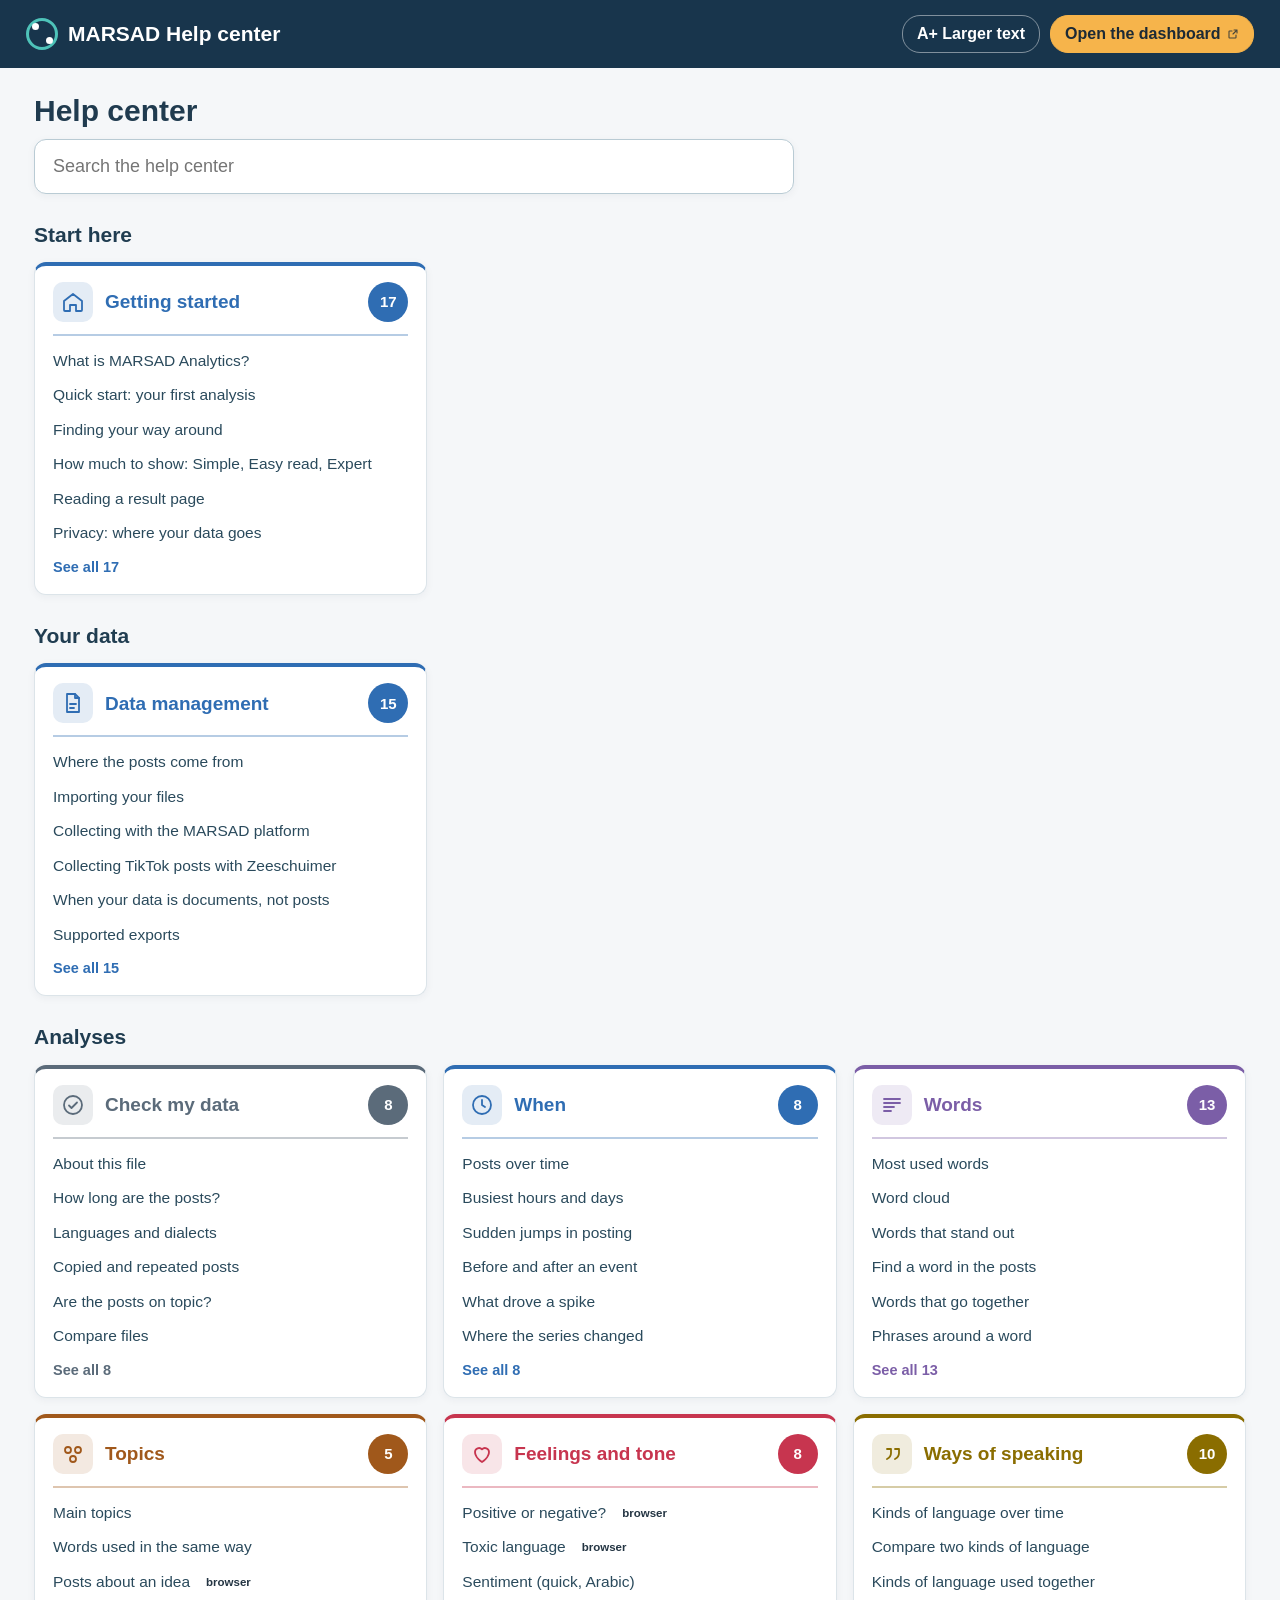
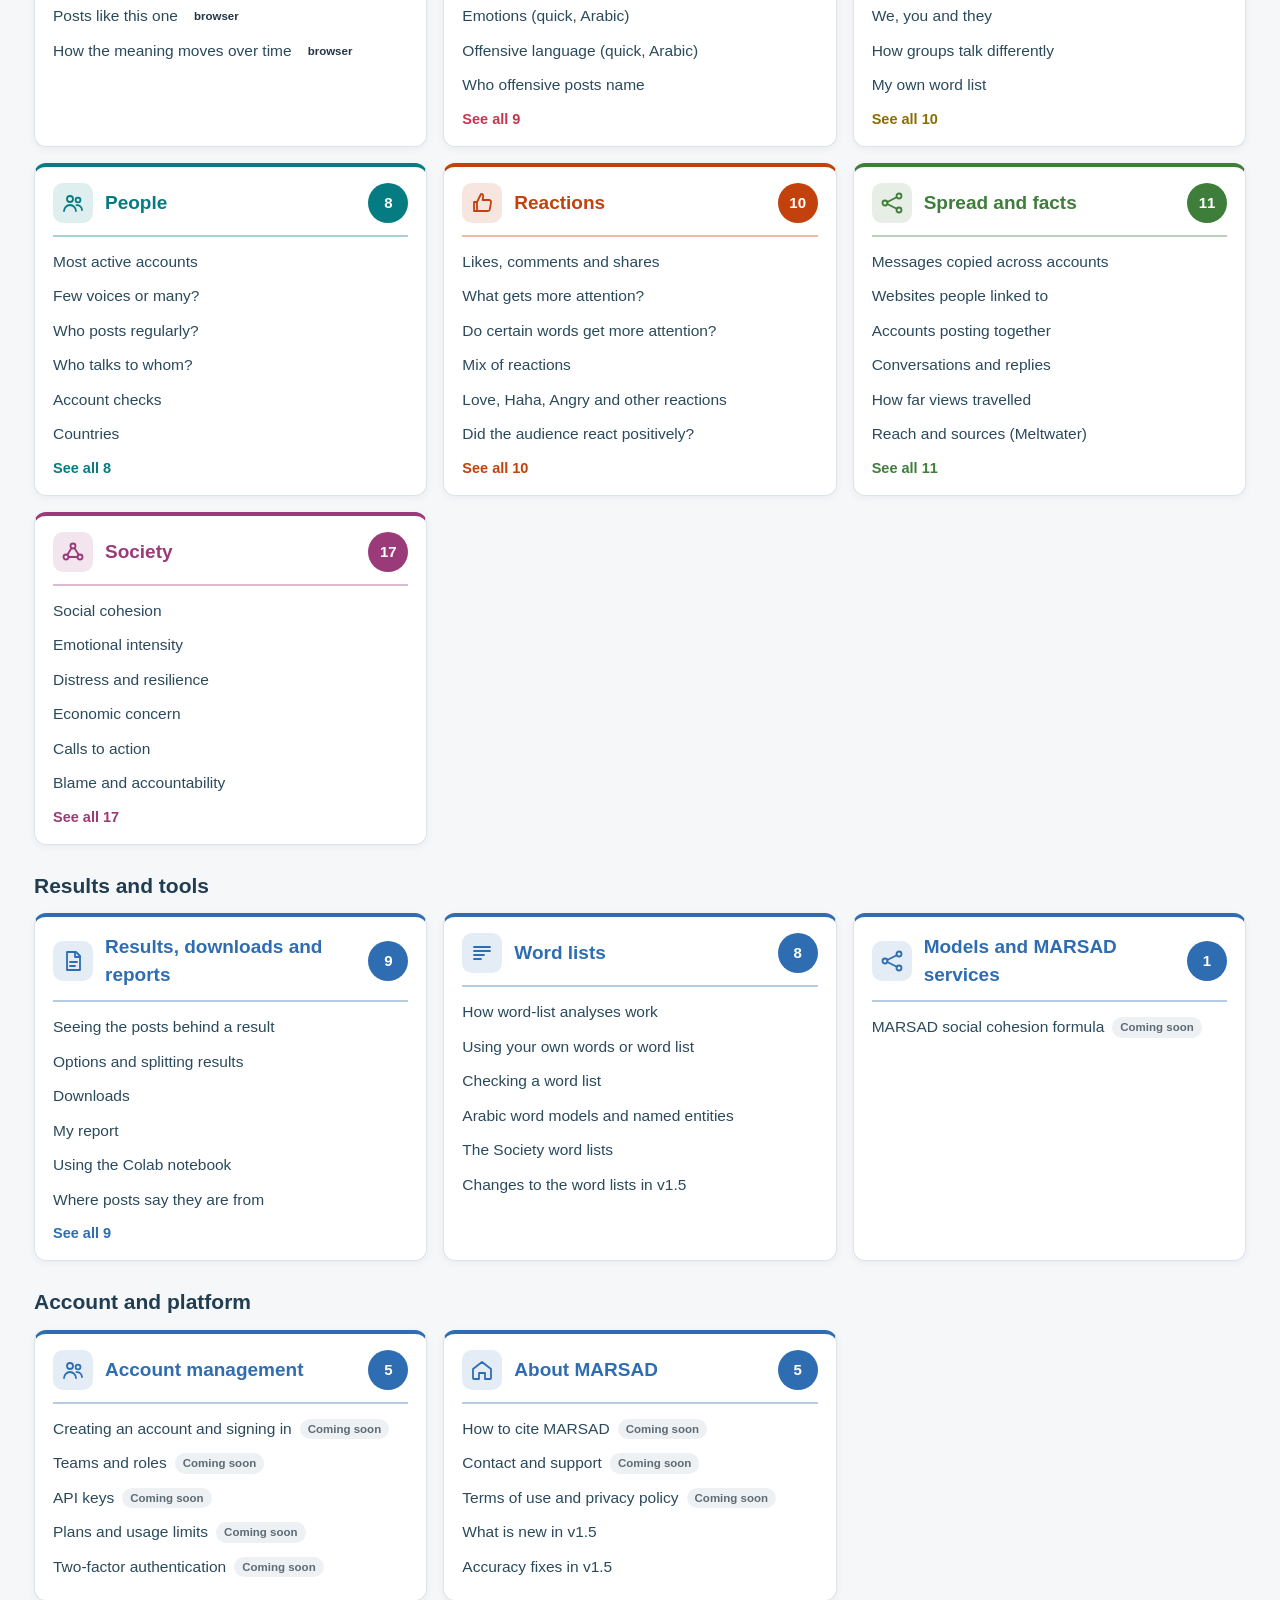
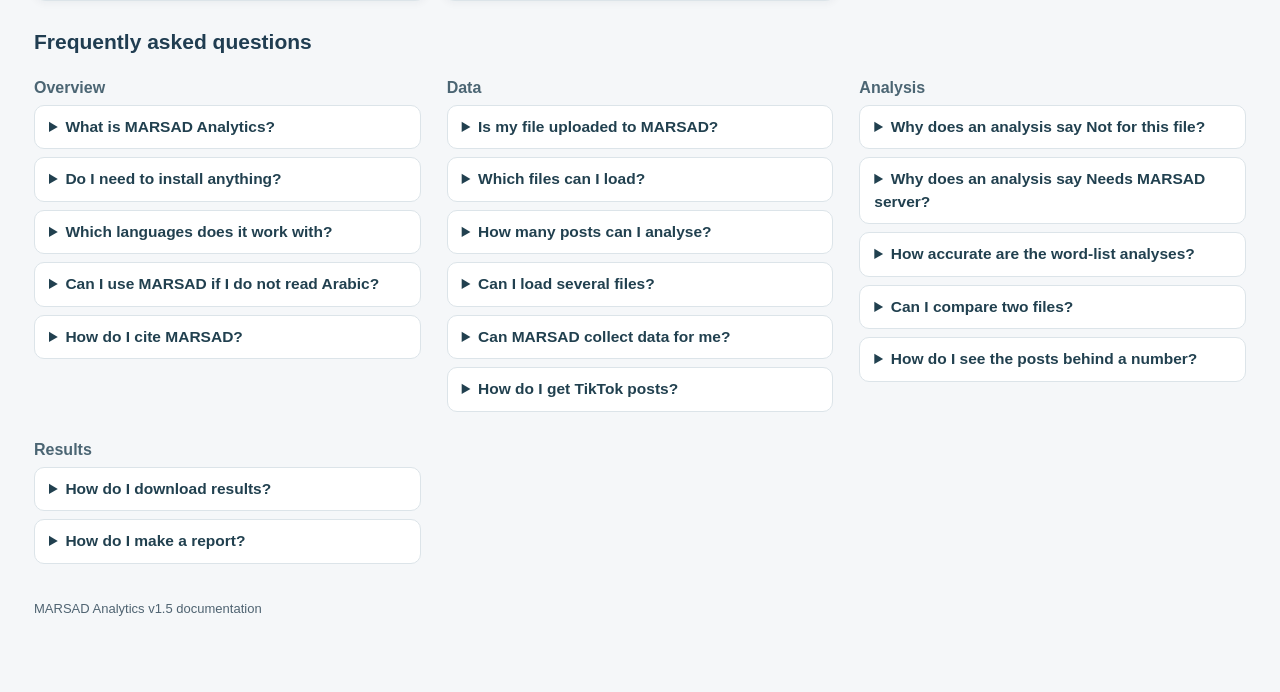
==== commit 2d395724: "Links that leave the page open in a new tab with the same new-tab icon, as on the main site Co-Autho" ====
--- a/docs.html
+++ b/docs.html
@@ -258,4 +258,5 @@
 sb.onclick = () => big(!document.body.classList.contains("bigtext"));
 try { if (localStorage.getItem("marsad_bigtext") === "1") big(true); } catch (e) {}
 show(route, true);
-</script></body></html>+</script><script src="newtab.js?v=1"></script>
+</body></html>
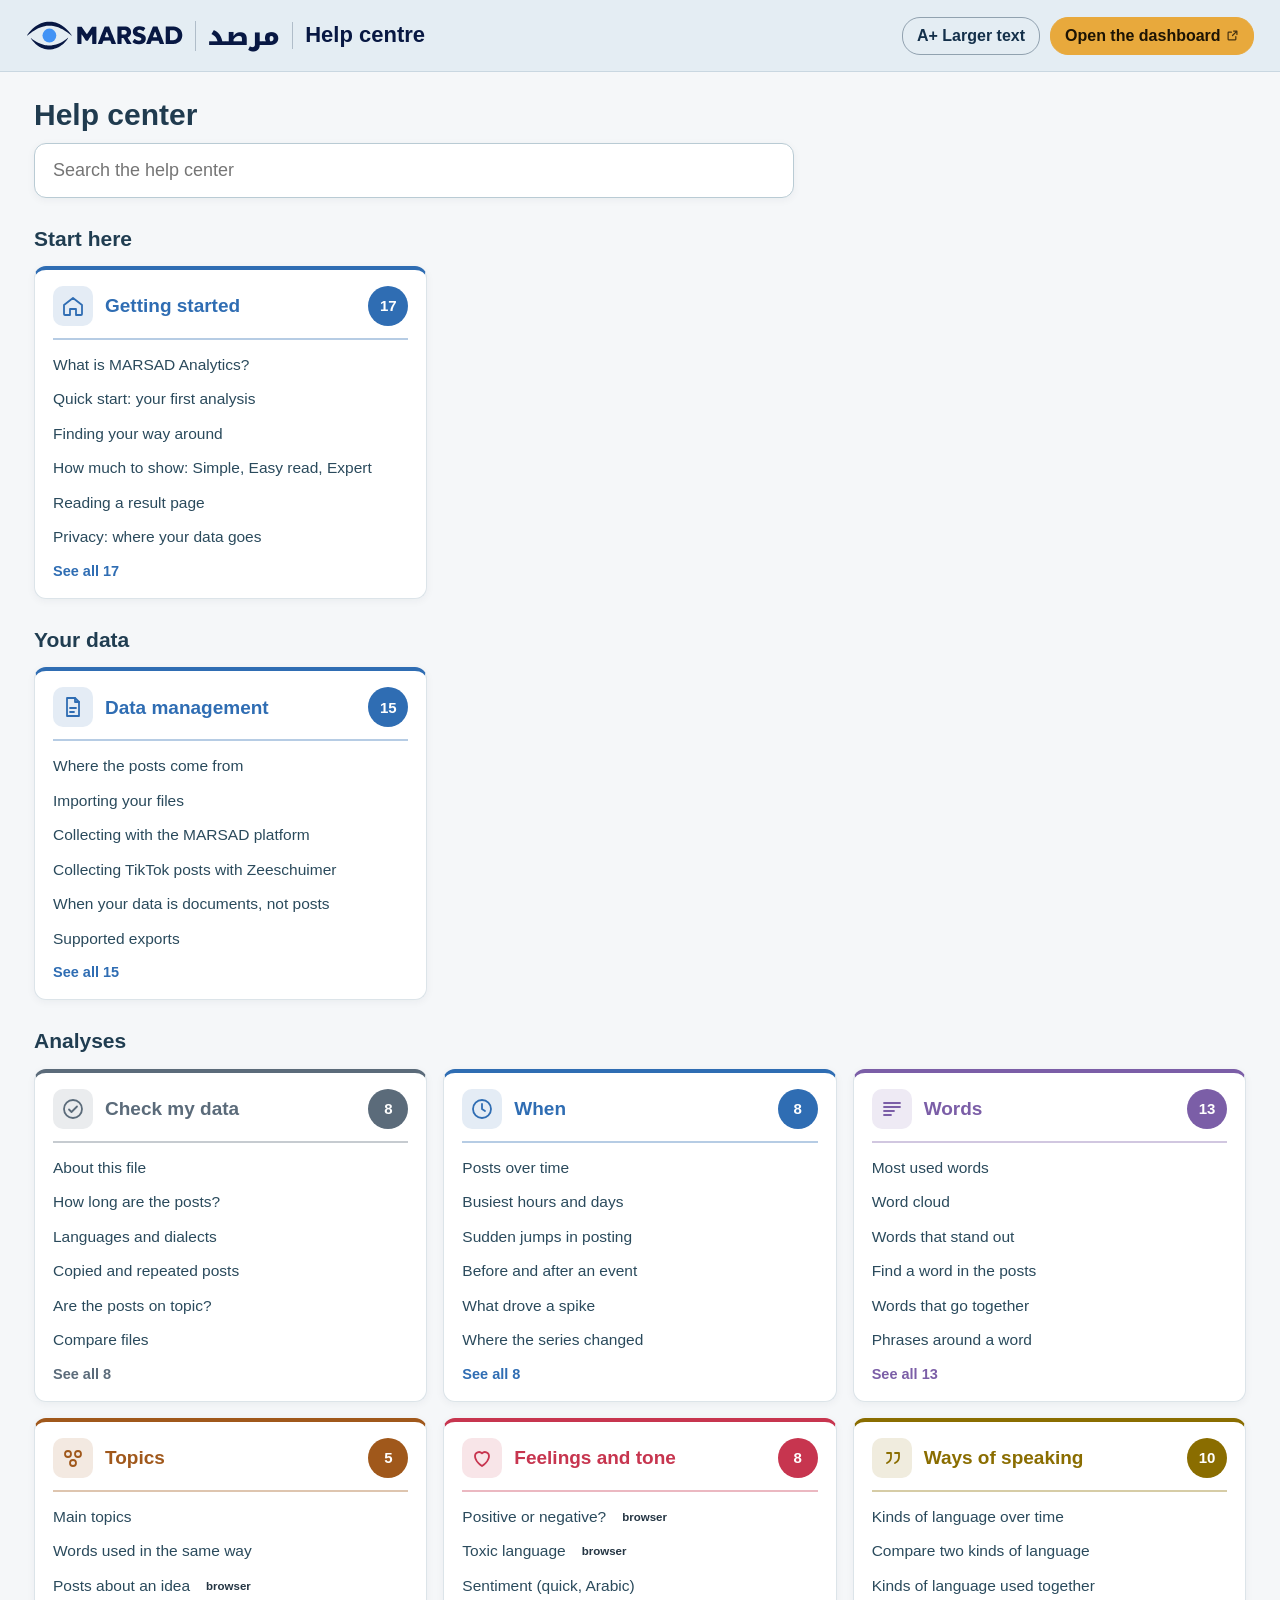
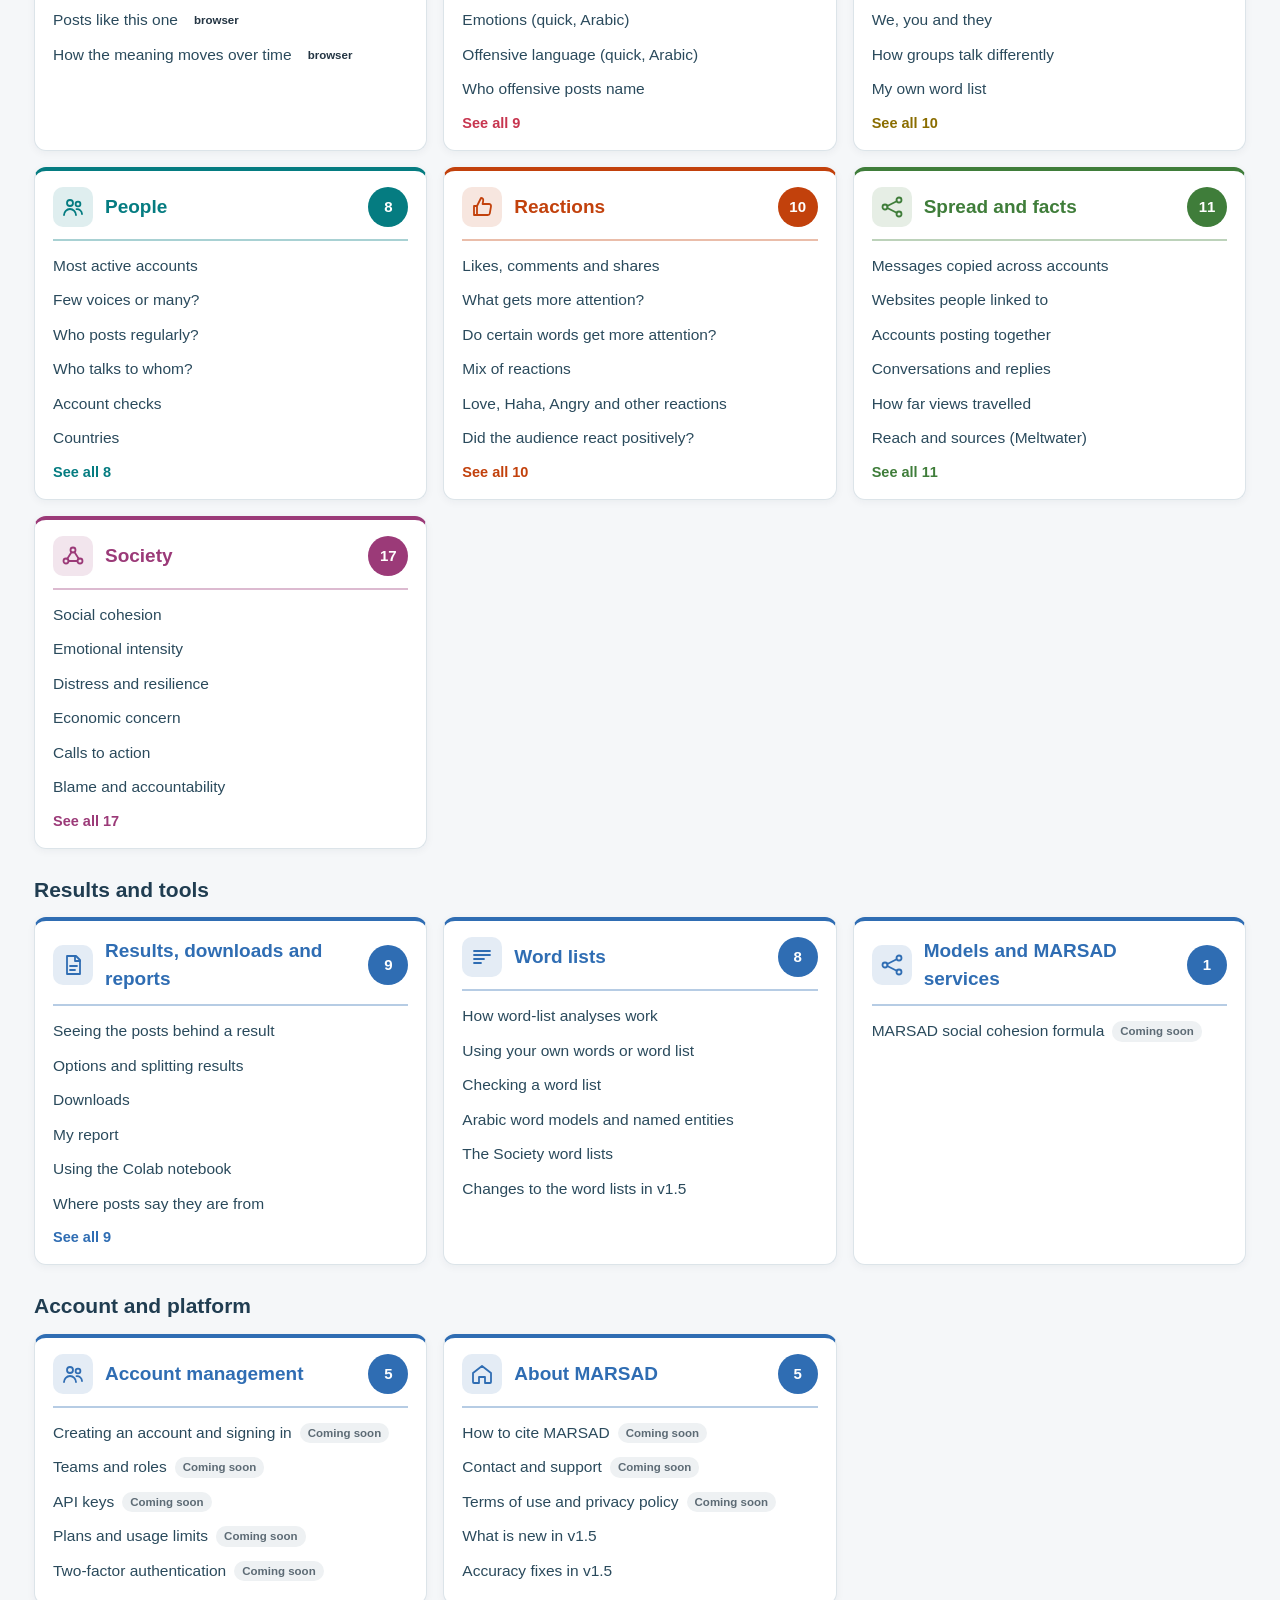
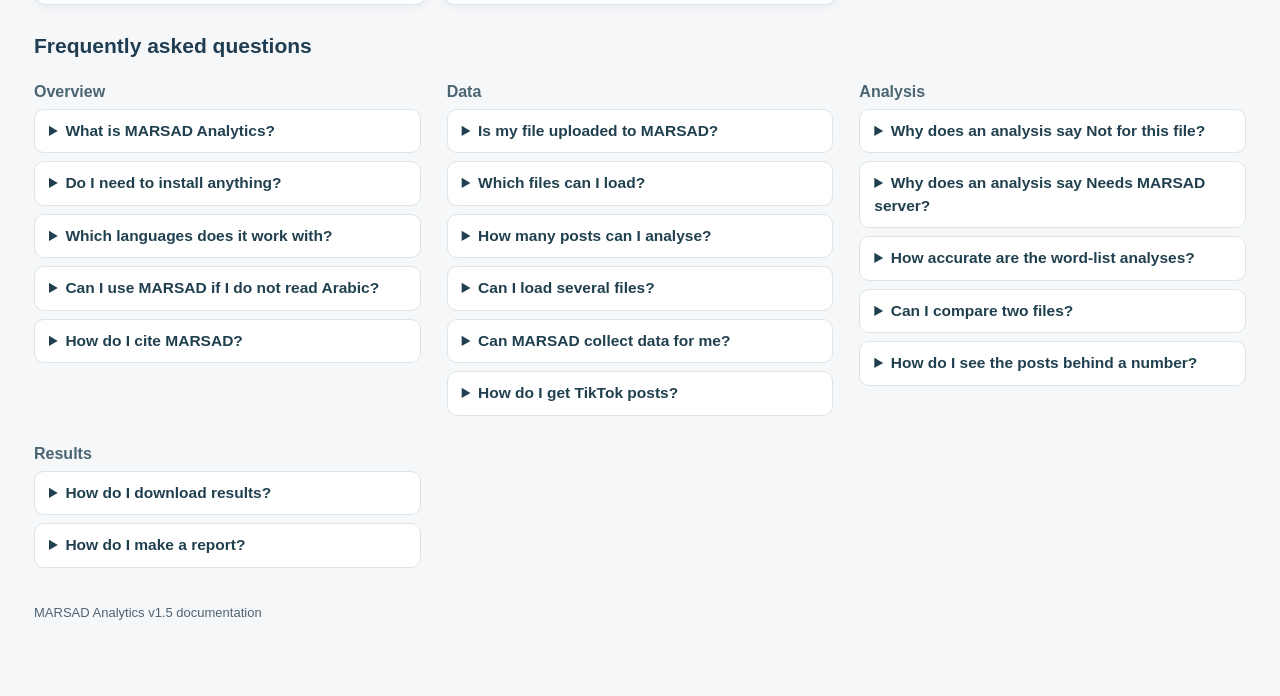
==== commit 6399b77b: "Studio bar and Help centre header like the other MARSAD pages; tool name bigger, bold and navy Co-Au" ====
--- a/docs.html
+++ b/docs.html
@@ -79,9 +79,18 @@
 .hc-faq a{color:#0b6a70;font-weight:700}
 .hc-foot{color:#4f6371;font-size:13px;margin-top:28px}
 body.bigtext .hc-body{font-size:19px}body.bigtext .hc-link,body.bigtext .hc-rs{font-size:17px}body.bigtext .hc-rt{font-size:19px}
+
+/* header like the other MARSAD pages: light bar, navy logo, مرصد, then the page name */
+@font-face{font-family:"MARSAD Kufi";src:url(assets/fonts/marsad-ar-900.woff2) format("woff2");font-weight:900;font-display:swap;unicode-range:U+0600-06FF}
+.appbar{background:#e4edf3;color:#14304a;border-bottom:1px solid #c9d7e1;min-height:72px}
+.brand{color:#081843;gap:12px;font-size:18.5px}.brand img{height:30px;width:auto;display:block}
+.brand .mk-ar{font-family:"MARSAD Kufi",Tahoma,sans-serif;font-weight:900;color:#081843;font-size:25px;line-height:1.2;border-inline-start:1px solid rgba(20,48,74,.25);padding-inline-start:12px}
+.brand span.t{border-inline-start:1px solid rgba(20,48,74,.25);padding-inline-start:12px;line-height:1.2;color:#081843;font-size:22px;font-weight:800;font-family:"Helvetica Neue",Arial,sans-serif}
+.topbtn{border-color:rgba(20,48,74,.4);color:#14304a}.topbtn[aria-pressed=true]{background:#14304a;color:#fff}.topbtn.app{background:#e8a93c;border-color:#e8a93c;color:#1d1404}
+@media(max-width:700px){.brand .mk-ar,.brand span.t{display:none}.brand img{height:24px}}
 </style></head>
 <body>
-<header class="appbar"><button class="brand" id="home"><span class="brand-mark" aria-hidden="true"></span><span class="t">MARSAD Help center</span></button>
+<header class="appbar"><button class="brand" id="home" aria-label="MARSAD Studio Help centre home"><img src="assets/marsad-wordmark.svg?v=5" alt="MARSAD" width="157" height="30"><span class="mk-ar" lang="ar" aria-hidden="true">مرصد</span><span class="t">Help centre</span></button>
 <div class="top-right"><button class="topbtn" id="sizebtn" aria-pressed="false">A+ Larger text</button><a class="topbtn app" id="applink" href="index.html">Open the dashboard</a></div></header>
 <main class="content" id="main" tabindex="-1"></main>
 <script>/* MARSAD Help center: renders docs.json. Used by the dashboard (index.html) and the standalone docs page (docs.html).
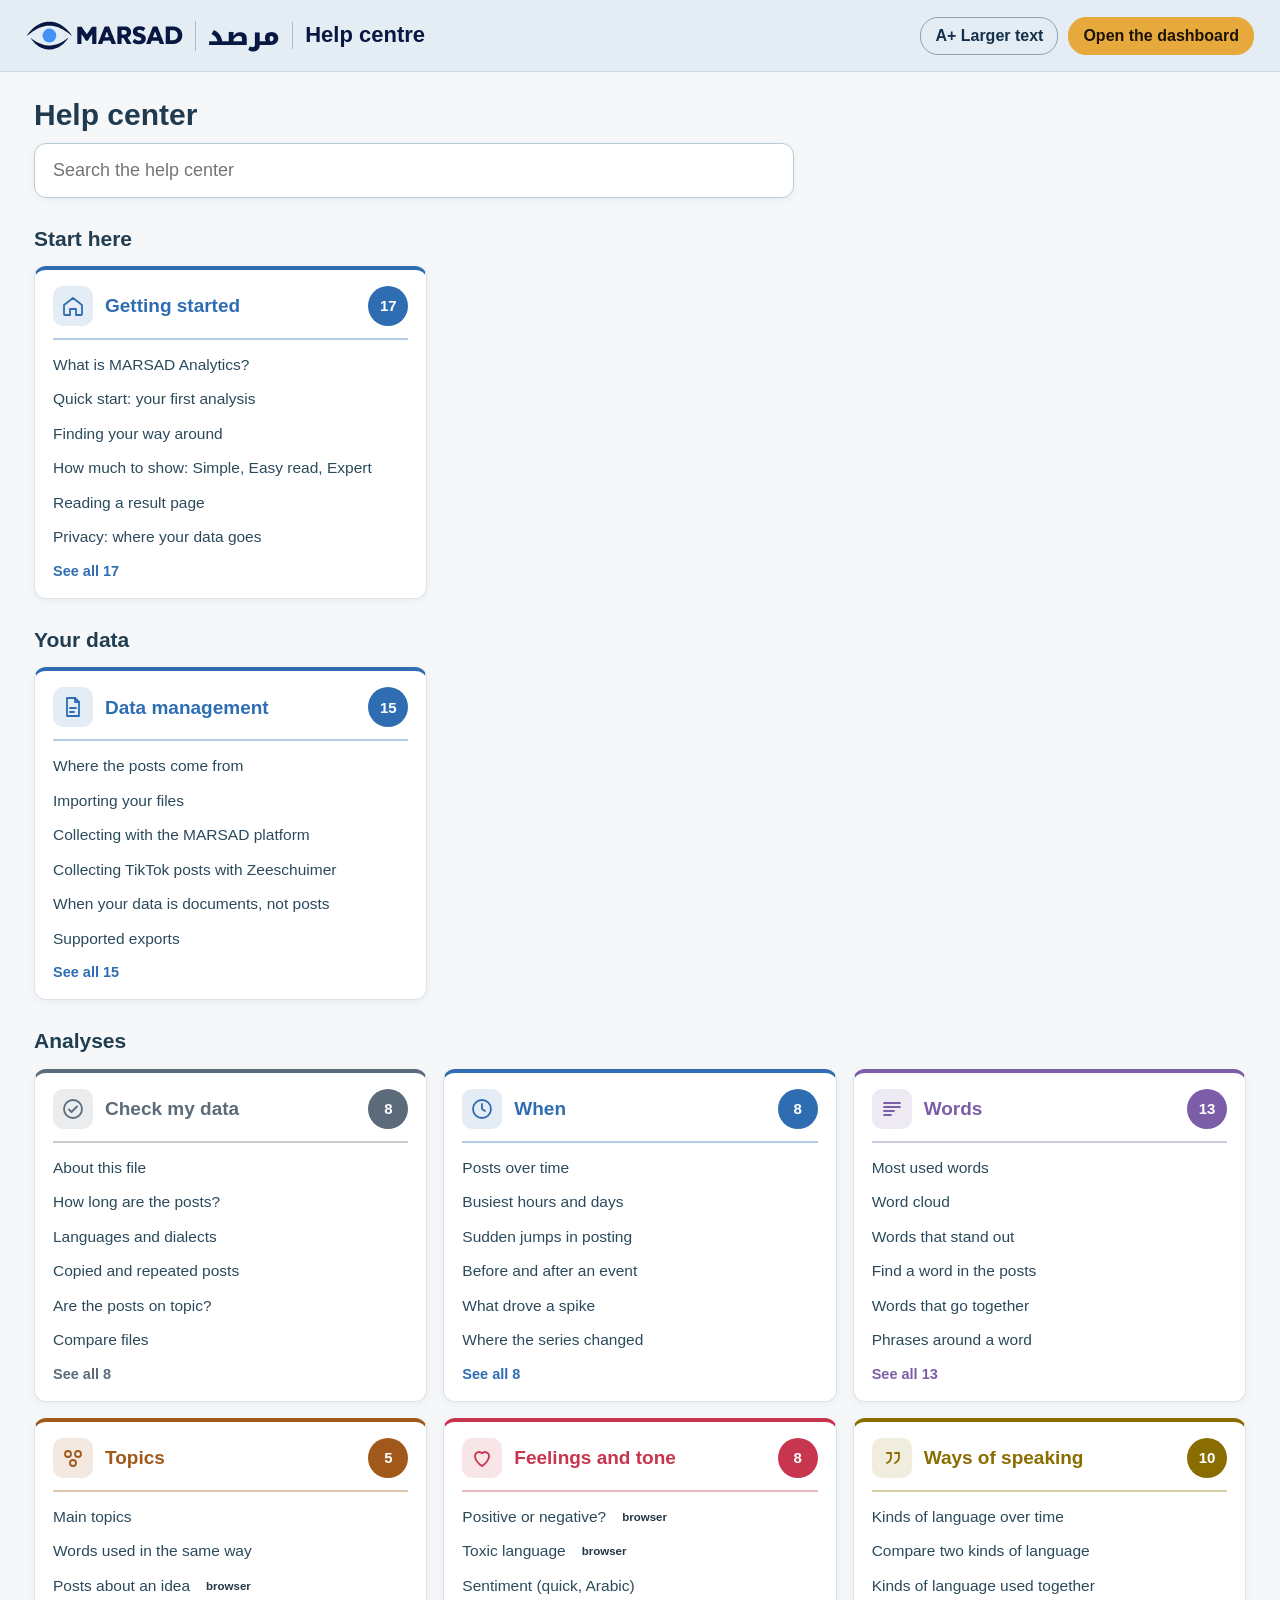
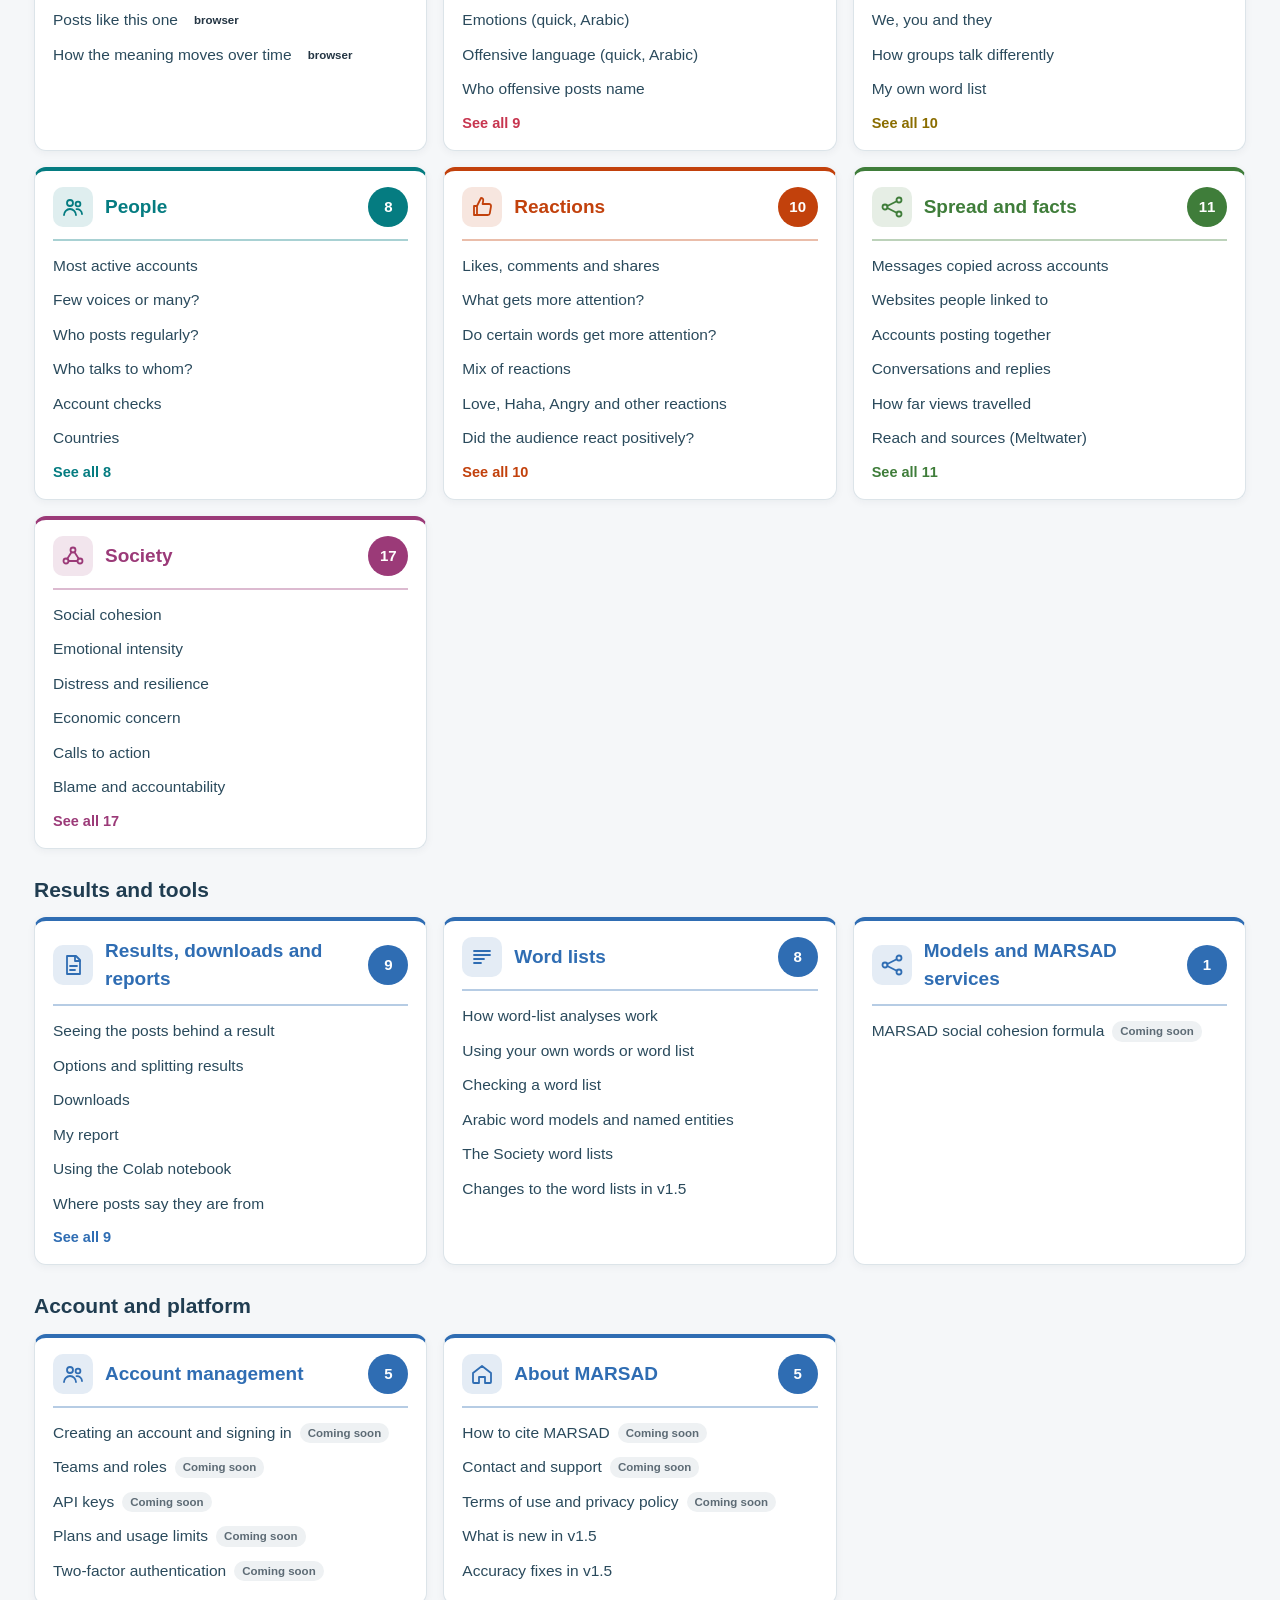
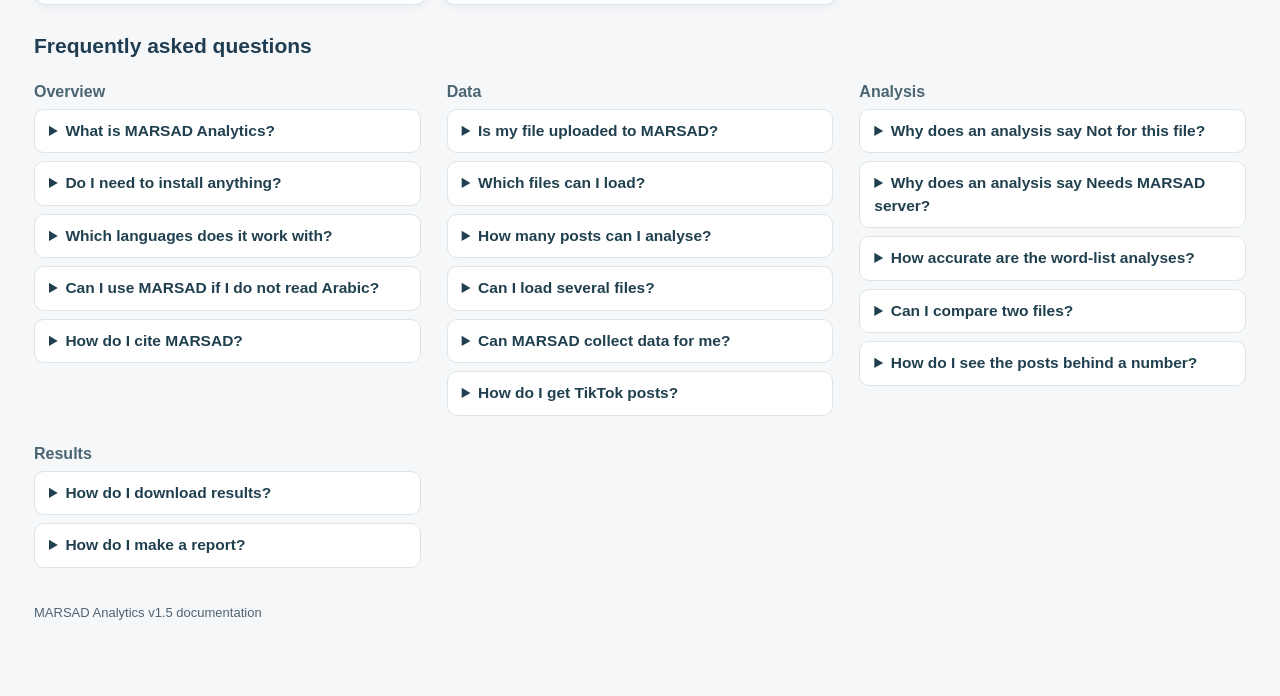
==== commit 753283ee: "New tabs only where they help: the Help centre opens MARSAD pages in the same tab; the tool keeps ne" ====
--- a/docs.html
+++ b/docs.html
@@ -267,5 +267,5 @@
 sb.onclick = () => big(!document.body.classList.contains("bigtext"));
 try { if (localStorage.getItem("marsad_bigtext") === "1") big(true); } catch (e) {}
 show(route, true);
-</script><script src="newtab.js?v=1"></script>
+</script><script src="newtab.js?v=2" data-mode="site"></script>
 </body></html>
